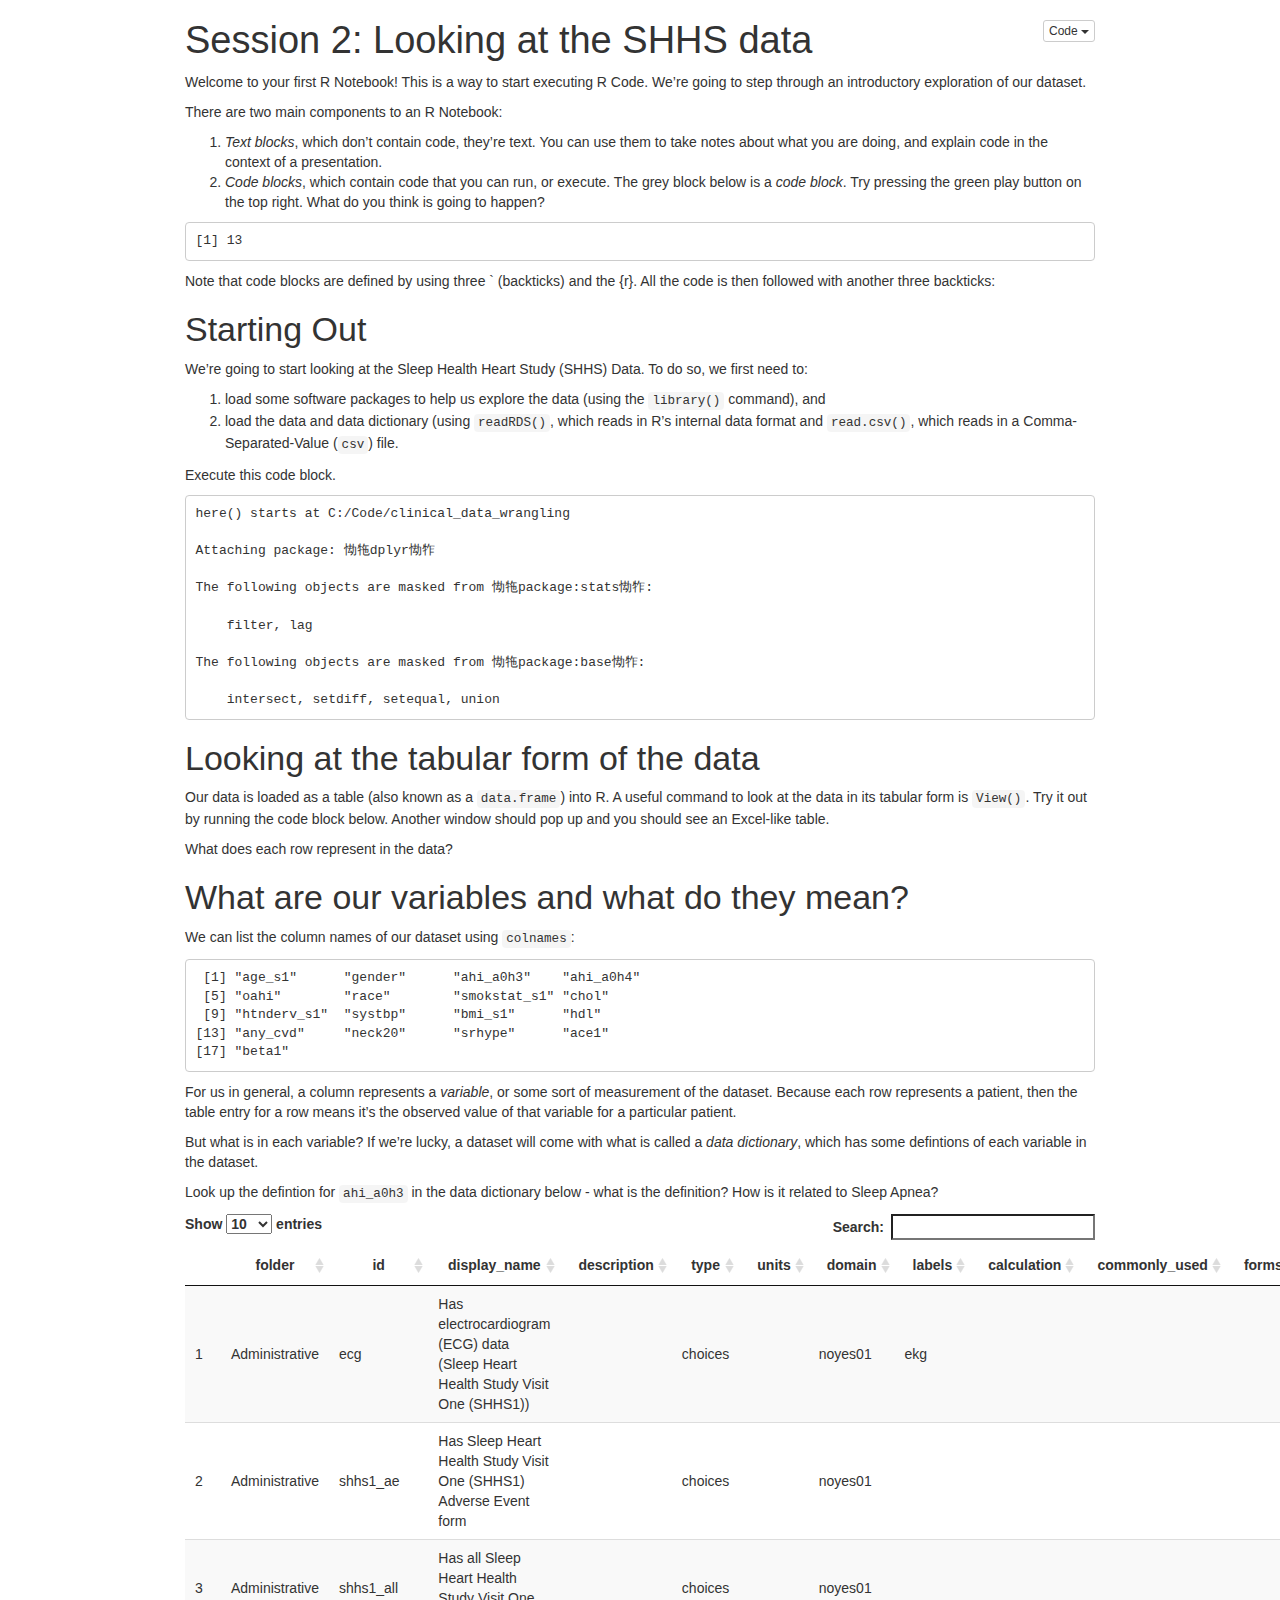
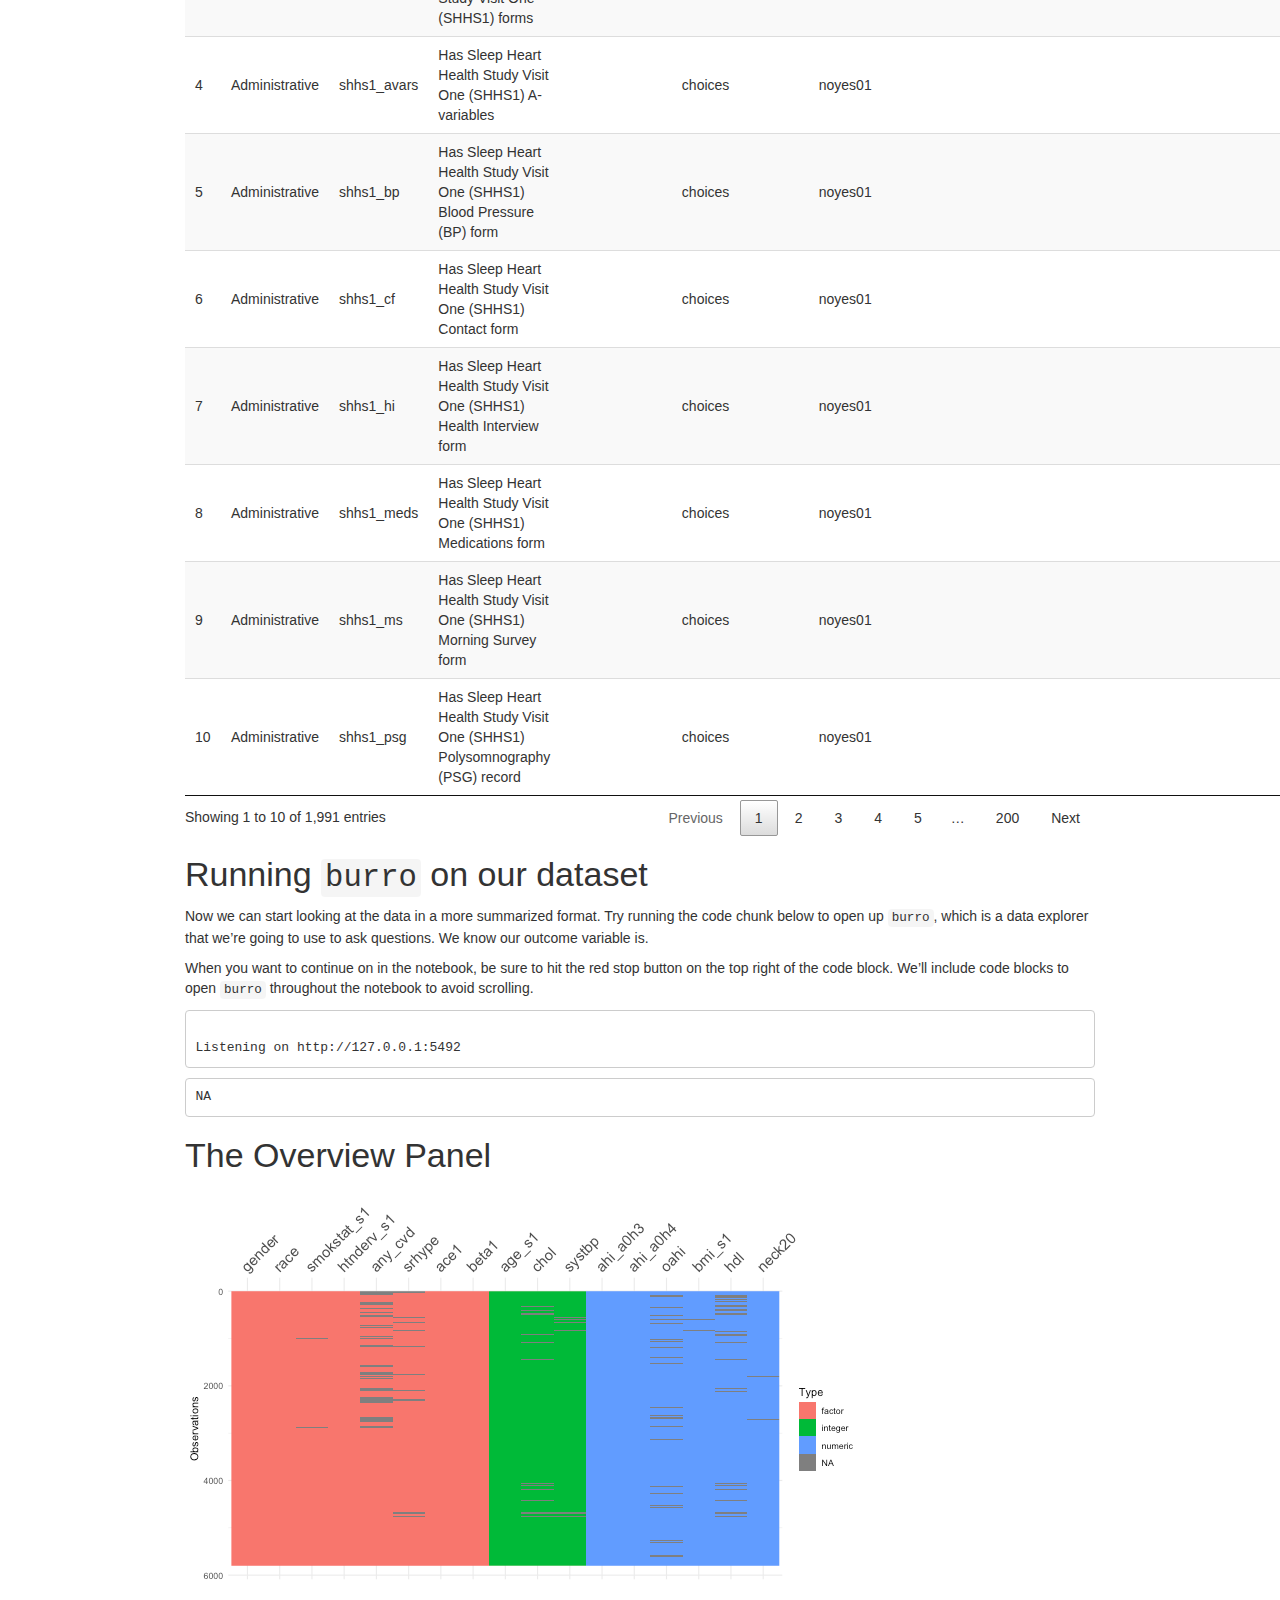
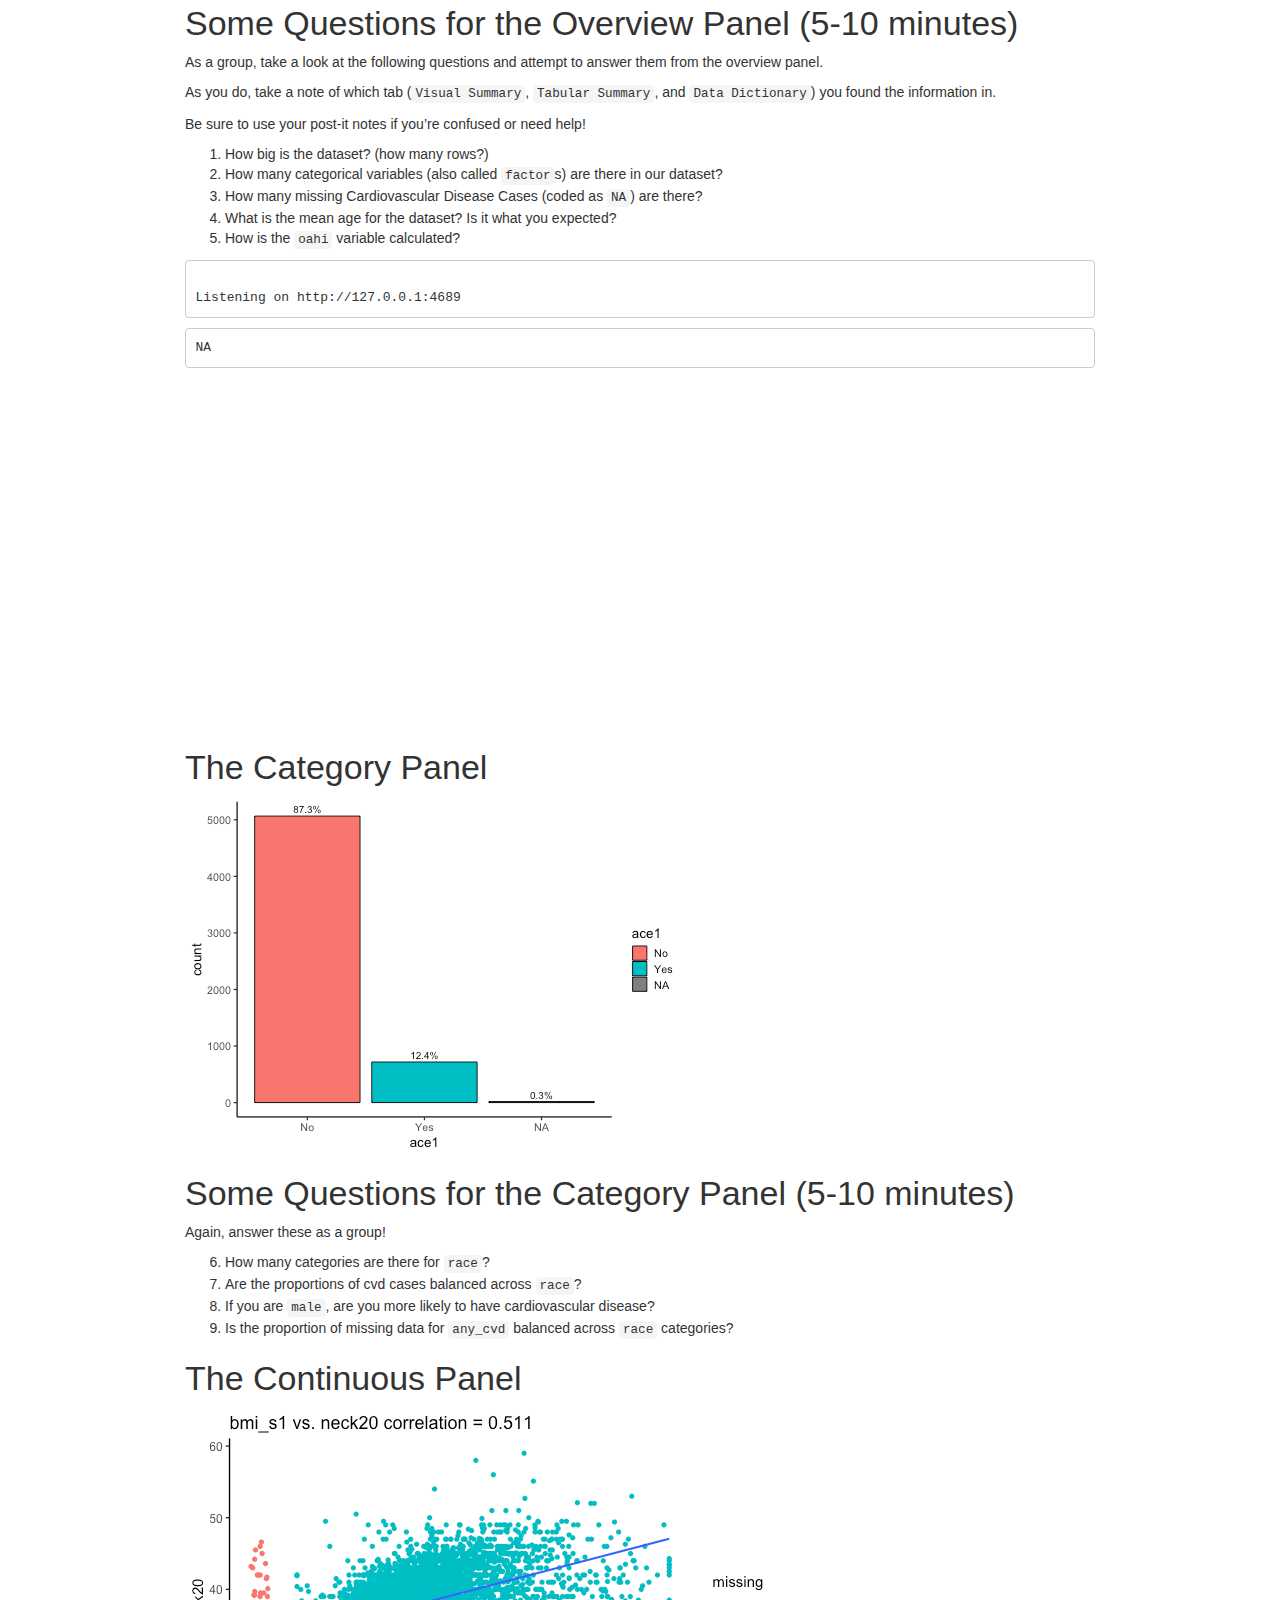
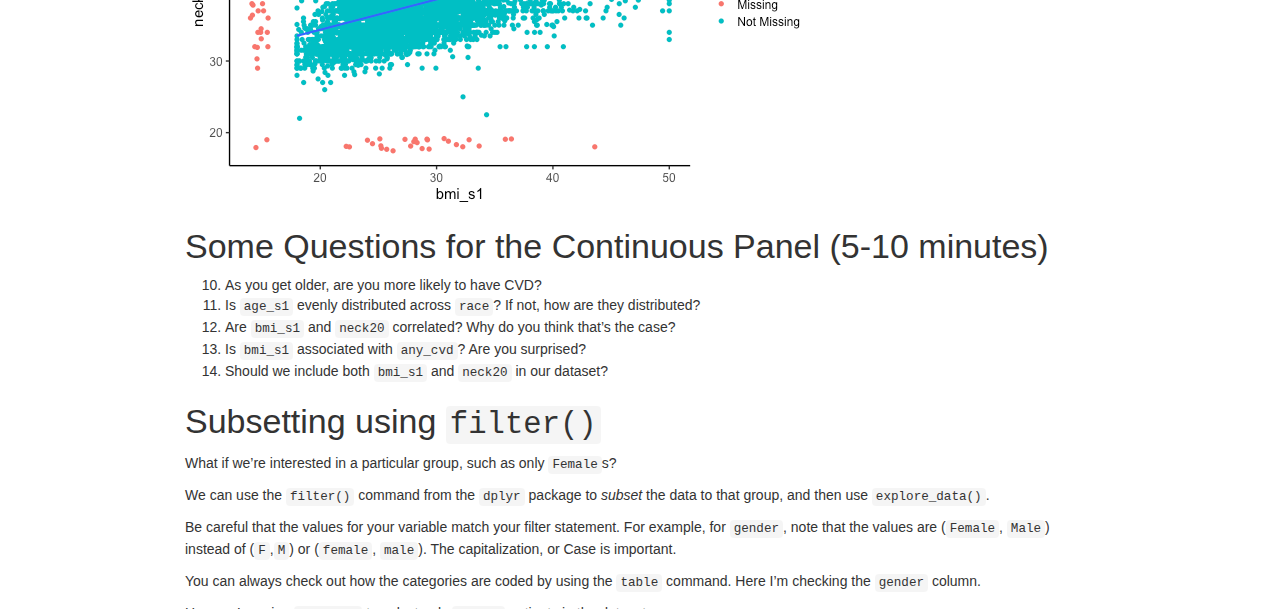
==== session2-data_exploration.nb.html @ 36504373 "updating slides" ====
<!DOCTYPE html>

<html xmlns="http://www.w3.org/1999/xhtml">

<head>

<meta charset="utf-8" />
<meta http-equiv="Content-Type" content="text/html; charset=utf-8" />
<meta name="generator" content="pandoc" />
<meta http-equiv="X-UA-Compatible" content="IE=EDGE" />




<title>Session 2: Looking at the SHHS data</title>

<script>/*! jQuery v1.12.4 | (c) jQuery Foundation | jquery.org/license */
!function(a,b){"object"==typeof module&&"object"==typeof module.exports?module.exports=a.document?b(a,!0):function(a){if(!a.document)throw new Error("jQuery requires a window with a document");return b(a)}:b(a)}("undefined"!=typeof window?window:this,function(a,b){var c=[],d=a.document,e=c.slice,f=c.concat,g=c.push,h=c.indexOf,i={},j=i.toString,k=i.hasOwnProperty,l={},m="1.12.4",n=function(a,b){return new n.fn.init(a,b)},o=/^[\s\uFEFF\xA0]+|[\s\uFEFF\xA0]+$/g,p=/^-ms-/,q=/-([\da-z])/gi,r=function(a,b){return b.toUpperCase()};n.fn=n.prototype={jquery:m,constructor:n,selector:"",length:0,toArray:function(){return e.call(this)},get:function(a){return null!=a?0>a?this[a+this.length]:this[a]:e.call(this)},pushStack:function(a){var b=n.merge(this.constructor(),a);return b.prevObject=this,b.context=this.context,b},each:function(a){return n.each(this,a)},map:function(a){return this.pushStack(n.map(this,function(b,c){return a.call(b,c,b)}))},slice:function(){return this.pushStack(e.apply(this,arguments))},first:function(){return this.eq(0)},last:function(){return this.eq(-1)},eq:function(a){var b=this.length,c=+a+(0>a?b:0);return this.pushStack(c>=0&&b>c?[this[c]]:[])},end:function(){return this.prevObject||this.constructor()},push:g,sort:c.sort,splice:c.splice},n.extend=n.fn.extend=function(){var a,b,c,d,e,f,g=arguments[0]||{},h=1,i=arguments.length,j=!1;for("boolean"==typeof g&&(j=g,g=arguments[h]||{},h++),"object"==typeof g||n.isFunction(g)||(g={}),h===i&&(g=this,h--);i>h;h++)if(null!=(e=arguments[h]))for(d in e)a=g[d],c=e[d],g!==c&&(j&&c&&(n.isPlainObject(c)||(b=n.isArray(c)))?(b?(b=!1,f=a&&n.isArray(a)?a:[]):f=a&&n.isPlainObject(a)?a:{},g[d]=n.extend(j,f,c)):void 0!==c&&(g[d]=c));return g},n.extend({expando:"jQuery"+(m+Math.random()).replace(/\D/g,""),isReady:!0,error:function(a){throw new Error(a)},noop:function(){},isFunction:function(a){return"function"===n.type(a)},isArray:Array.isArray||function(a){return"array"===n.type(a)},isWindow:function(a){return null!=a&&a==a.window},isNumeric:function(a){var b=a&&a.toString();return!n.isArray(a)&&b-parseFloat(b)+1>=0},isEmptyObject:function(a){var b;for(b in a)return!1;return!0},isPlainObject:function(a){var b;if(!a||"object"!==n.type(a)||a.nodeType||n.isWindow(a))return!1;try{if(a.constructor&&!k.call(a,"constructor")&&!k.call(a.constructor.prototype,"isPrototypeOf"))return!1}catch(c){return!1}if(!l.ownFirst)for(b in a)return k.call(a,b);for(b in a);return void 0===b||k.call(a,b)},type:function(a){return null==a?a+"":"object"==typeof a||"function"==typeof a?i[j.call(a)]||"object":typeof a},globalEval:function(b){b&&n.trim(b)&&(a.execScript||function(b){a.eval.call(a,b)})(b)},camelCase:function(a){return a.replace(p,"ms-").replace(q,r)},nodeName:function(a,b){return a.nodeName&&a.nodeName.toLowerCase()===b.toLowerCase()},each:function(a,b){var c,d=0;if(s(a)){for(c=a.length;c>d;d++)if(b.call(a[d],d,a[d])===!1)break}else for(d in a)if(b.call(a[d],d,a[d])===!1)break;return a},trim:function(a){return null==a?"":(a+"").replace(o,"")},makeArray:function(a,b){var c=b||[];return null!=a&&(s(Object(a))?n.merge(c,"string"==typeof a?[a]:a):g.call(c,a)),c},inArray:function(a,b,c){var d;if(b){if(h)return h.call(b,a,c);for(d=b.length,c=c?0>c?Math.max(0,d+c):c:0;d>c;c++)if(c in b&&b[c]===a)return c}return-1},merge:function(a,b){var c=+b.length,d=0,e=a.length;while(c>d)a[e++]=b[d++];if(c!==c)while(void 0!==b[d])a[e++]=b[d++];return a.length=e,a},grep:function(a,b,c){for(var d,e=[],f=0,g=a.length,h=!c;g>f;f++)d=!b(a[f],f),d!==h&&e.push(a[f]);return e},map:function(a,b,c){var d,e,g=0,h=[];if(s(a))for(d=a.length;d>g;g++)e=b(a[g],g,c),null!=e&&h.push(e);else for(g in a)e=b(a[g],g,c),null!=e&&h.push(e);return f.apply([],h)},guid:1,proxy:function(a,b){var c,d,f;return"string"==typeof b&&(f=a[b],b=a,a=f),n.isFunction(a)?(c=e.call(arguments,2),d=function(){return a.apply(b||this,c.concat(e.call(arguments)))},d.guid=a.guid=a.guid||n.guid++,d):void 0},now:function(){return+new Date},support:l}),"function"==typeof Symbol&&(n.fn[Symbol.iterator]=c[Symbol.iterator]),n.each("Boolean Number String Function Array Date RegExp Object Error Symbol".split(" "),function(a,b){i["[object "+b+"]"]=b.toLowerCase()});function s(a){var b=!!a&&"length"in a&&a.length,c=n.type(a);return"function"===c||n.isWindow(a)?!1:"array"===c||0===b||"number"==typeof b&&b>0&&b-1 in a}var t=function(a){var b,c,d,e,f,g,h,i,j,k,l,m,n,o,p,q,r,s,t,u="sizzle"+1*new Date,v=a.document,w=0,x=0,y=ga(),z=ga(),A=ga(),B=function(a,b){return a===b&&(l=!0),0},C=1<<31,D={}.hasOwnProperty,E=[],F=E.pop,G=E.push,H=E.push,I=E.slice,J=function(a,b){for(var c=0,d=a.length;d>c;c++)if(a[c]===b)return c;return-1},K="checked|selected|async|autofocus|autoplay|controls|defer|disabled|hidden|ismap|loop|multiple|open|readonly|required|scoped",L="[\\x20\\t\\r\\n\\f]",M="(?:\\\\.|[\\w-]|[^\\x00-\\xa0])+",N="\\["+L+"*("+M+")(?:"+L+"*([*^$|!~]?=)"+L+"*(?:'((?:\\\\.|[^\\\\'])*)'|\"((?:\\\\.|[^\\\\\"])*)\"|("+M+"))|)"+L+"*\\]",O=":("+M+")(?:\\((('((?:\\\\.|[^\\\\'])*)'|\"((?:\\\\.|[^\\\\\"])*)\")|((?:\\\\.|[^\\\\()[\\]]|"+N+")*)|.*)\\)|)",P=new RegExp(L+"+","g"),Q=new RegExp("^"+L+"+|((?:^|[^\\\\])(?:\\\\.)*)"+L+"+$","g"),R=new RegExp("^"+L+"*,"+L+"*"),S=new RegExp("^"+L+"*([>+~]|"+L+")"+L+"*"),T=new RegExp("="+L+"*([^\\]'\"]*?)"+L+"*\\]","g"),U=new RegExp(O),V=new RegExp("^"+M+"$"),W={ID:new RegExp("^#("+M+")"),CLASS:new RegExp("^\\.("+M+")"),TAG:new RegExp("^("+M+"|[*])"),ATTR:new RegExp("^"+N),PSEUDO:new RegExp("^"+O),CHILD:new RegExp("^:(only|first|last|nth|nth-last)-(child|of-type)(?:\\("+L+"*(even|odd|(([+-]|)(\\d*)n|)"+L+"*(?:([+-]|)"+L+"*(\\d+)|))"+L+"*\\)|)","i"),bool:new RegExp("^(?:"+K+")$","i"),needsContext:new RegExp("^"+L+"*[>+~]|:(even|odd|eq|gt|lt|nth|first|last)(?:\\("+L+"*((?:-\\d)?\\d*)"+L+"*\\)|)(?=[^-]|$)","i")},X=/^(?:input|select|textarea|button)$/i,Y=/^h\d$/i,Z=/^[^{]+\{\s*\[native \w/,$=/^(?:#([\w-]+)|(\w+)|\.([\w-]+))$/,_=/[+~]/,aa=/'|\\/g,ba=new RegExp("\\\\([\\da-f]{1,6}"+L+"?|("+L+")|.)","ig"),ca=function(a,b,c){var d="0x"+b-65536;return d!==d||c?b:0>d?String.fromCharCode(d+65536):String.fromCharCode(d>>10|55296,1023&d|56320)},da=function(){m()};try{H.apply(E=I.call(v.childNodes),v.childNodes),E[v.childNodes.length].nodeType}catch(ea){H={apply:E.length?function(a,b){G.apply(a,I.call(b))}:function(a,b){var c=a.length,d=0;while(a[c++]=b[d++]);a.length=c-1}}}function fa(a,b,d,e){var f,h,j,k,l,o,r,s,w=b&&b.ownerDocument,x=b?b.nodeType:9;if(d=d||[],"string"!=typeof a||!a||1!==x&&9!==x&&11!==x)return d;if(!e&&((b?b.ownerDocument||b:v)!==n&&m(b),b=b||n,p)){if(11!==x&&(o=$.exec(a)))if(f=o[1]){if(9===x){if(!(j=b.getElementById(f)))return d;if(j.id===f)return d.push(j),d}else if(w&&(j=w.getElementById(f))&&t(b,j)&&j.id===f)return d.push(j),d}else{if(o[2])return H.apply(d,b.getElementsByTagName(a)),d;if((f=o[3])&&c.getElementsByClassName&&b.getElementsByClassName)return H.apply(d,b.getElementsByClassName(f)),d}if(c.qsa&&!A[a+" "]&&(!q||!q.test(a))){if(1!==x)w=b,s=a;else if("object"!==b.nodeName.toLowerCase()){(k=b.getAttribute("id"))?k=k.replace(aa,"\\$&"):b.setAttribute("id",k=u),r=g(a),h=r.length,l=V.test(k)?"#"+k:"[id='"+k+"']";while(h--)r[h]=l+" "+qa(r[h]);s=r.join(","),w=_.test(a)&&oa(b.parentNode)||b}if(s)try{return H.apply(d,w.querySelectorAll(s)),d}catch(y){}finally{k===u&&b.removeAttribute("id")}}}return i(a.replace(Q,"$1"),b,d,e)}function ga(){var a=[];function b(c,e){return a.push(c+" ")>d.cacheLength&&delete b[a.shift()],b[c+" "]=e}return b}function ha(a){return a[u]=!0,a}function ia(a){var b=n.createElement("div");try{return!!a(b)}catch(c){return!1}finally{b.parentNode&&b.parentNode.removeChild(b),b=null}}function ja(a,b){var c=a.split("|"),e=c.length;while(e--)d.attrHandle[c[e]]=b}function ka(a,b){var c=b&&a,d=c&&1===a.nodeType&&1===b.nodeType&&(~b.sourceIndex||C)-(~a.sourceIndex||C);if(d)return d;if(c)while(c=c.nextSibling)if(c===b)return-1;return a?1:-1}function la(a){return function(b){var c=b.nodeName.toLowerCase();return"input"===c&&b.type===a}}function ma(a){return function(b){var c=b.nodeName.toLowerCase();return("input"===c||"button"===c)&&b.type===a}}function na(a){return ha(function(b){return b=+b,ha(function(c,d){var e,f=a([],c.length,b),g=f.length;while(g--)c[e=f[g]]&&(c[e]=!(d[e]=c[e]))})})}function oa(a){return a&&"undefined"!=typeof a.getElementsByTagName&&a}c=fa.support={},f=fa.isXML=function(a){var b=a&&(a.ownerDocument||a).documentElement;return b?"HTML"!==b.nodeName:!1},m=fa.setDocument=function(a){var b,e,g=a?a.ownerDocument||a:v;return g!==n&&9===g.nodeType&&g.documentElement?(n=g,o=n.documentElement,p=!f(n),(e=n.defaultView)&&e.top!==e&&(e.addEventListener?e.addEventListener("unload",da,!1):e.attachEvent&&e.attachEvent("onunload",da)),c.attributes=ia(function(a){return a.className="i",!a.getAttribute("className")}),c.getElementsByTagName=ia(function(a){return a.appendChild(n.createComment("")),!a.getElementsByTagName("*").length}),c.getElementsByClassName=Z.test(n.getElementsByClassName),c.getById=ia(function(a){return o.appendChild(a).id=u,!n.getElementsByName||!n.getElementsByName(u).length}),c.getById?(d.find.ID=function(a,b){if("undefined"!=typeof b.getElementById&&p){var c=b.getElementById(a);return c?[c]:[]}},d.filter.ID=function(a){var b=a.replace(ba,ca);return function(a){return a.getAttribute("id")===b}}):(delete d.find.ID,d.filter.ID=function(a){var b=a.replace(ba,ca);return function(a){var c="undefined"!=typeof a.getAttributeNode&&a.getAttributeNode("id");return c&&c.value===b}}),d.find.TAG=c.getElementsByTagName?function(a,b){return"undefined"!=typeof b.getElementsByTagName?b.getElementsByTagName(a):c.qsa?b.querySelectorAll(a):void 0}:function(a,b){var c,d=[],e=0,f=b.getElementsByTagName(a);if("*"===a){while(c=f[e++])1===c.nodeType&&d.push(c);return d}return f},d.find.CLASS=c.getElementsByClassName&&function(a,b){return"undefined"!=typeof b.getElementsByClassName&&p?b.getElementsByClassName(a):void 0},r=[],q=[],(c.qsa=Z.test(n.querySelectorAll))&&(ia(function(a){o.appendChild(a).innerHTML="<a id='"+u+"'></a><select id='"+u+"-\r\\' msallowcapture=''><option selected=''></option></select>",a.querySelectorAll("[msallowcapture^='']").length&&q.push("[*^$]="+L+"*(?:''|\"\")"),a.querySelectorAll("[selected]").length||q.push("\\["+L+"*(?:value|"+K+")"),a.querySelectorAll("[id~="+u+"-]").length||q.push("~="),a.querySelectorAll(":checked").length||q.push(":checked"),a.querySelectorAll("a#"+u+"+*").length||q.push(".#.+[+~]")}),ia(function(a){var b=n.createElement("input");b.setAttribute("type","hidden"),a.appendChild(b).setAttribute("name","D"),a.querySelectorAll("[name=d]").length&&q.push("name"+L+"*[*^$|!~]?="),a.querySelectorAll(":enabled").length||q.push(":enabled",":disabled"),a.querySelectorAll("*,:x"),q.push(",.*:")})),(c.matchesSelector=Z.test(s=o.matches||o.webkitMatchesSelector||o.mozMatchesSelector||o.oMatchesSelector||o.msMatchesSelector))&&ia(function(a){c.disconnectedMatch=s.call(a,"div"),s.call(a,"[s!='']:x"),r.push("!=",O)}),q=q.length&&new RegExp(q.join("|")),r=r.length&&new RegExp(r.join("|")),b=Z.test(o.compareDocumentPosition),t=b||Z.test(o.contains)?function(a,b){var c=9===a.nodeType?a.documentElement:a,d=b&&b.parentNode;return a===d||!(!d||1!==d.nodeType||!(c.contains?c.contains(d):a.compareDocumentPosition&&16&a.compareDocumentPosition(d)))}:function(a,b){if(b)while(b=b.parentNode)if(b===a)return!0;return!1},B=b?function(a,b){if(a===b)return l=!0,0;var d=!a.compareDocumentPosition-!b.compareDocumentPosition;return d?d:(d=(a.ownerDocument||a)===(b.ownerDocument||b)?a.compareDocumentPosition(b):1,1&d||!c.sortDetached&&b.compareDocumentPosition(a)===d?a===n||a.ownerDocument===v&&t(v,a)?-1:b===n||b.ownerDocument===v&&t(v,b)?1:k?J(k,a)-J(k,b):0:4&d?-1:1)}:function(a,b){if(a===b)return l=!0,0;var c,d=0,e=a.parentNode,f=b.parentNode,g=[a],h=[b];if(!e||!f)return a===n?-1:b===n?1:e?-1:f?1:k?J(k,a)-J(k,b):0;if(e===f)return ka(a,b);c=a;while(c=c.parentNode)g.unshift(c);c=b;while(c=c.parentNode)h.unshift(c);while(g[d]===h[d])d++;return d?ka(g[d],h[d]):g[d]===v?-1:h[d]===v?1:0},n):n},fa.matches=function(a,b){return fa(a,null,null,b)},fa.matchesSelector=function(a,b){if((a.ownerDocument||a)!==n&&m(a),b=b.replace(T,"='$1']"),c.matchesSelector&&p&&!A[b+" "]&&(!r||!r.test(b))&&(!q||!q.test(b)))try{var d=s.call(a,b);if(d||c.disconnectedMatch||a.document&&11!==a.document.nodeType)return d}catch(e){}return fa(b,n,null,[a]).length>0},fa.contains=function(a,b){return(a.ownerDocument||a)!==n&&m(a),t(a,b)},fa.attr=function(a,b){(a.ownerDocument||a)!==n&&m(a);var e=d.attrHandle[b.toLowerCase()],f=e&&D.call(d.attrHandle,b.toLowerCase())?e(a,b,!p):void 0;return void 0!==f?f:c.attributes||!p?a.getAttribute(b):(f=a.getAttributeNode(b))&&f.specified?f.value:null},fa.error=function(a){throw new Error("Syntax error, unrecognized expression: "+a)},fa.uniqueSort=function(a){var b,d=[],e=0,f=0;if(l=!c.detectDuplicates,k=!c.sortStable&&a.slice(0),a.sort(B),l){while(b=a[f++])b===a[f]&&(e=d.push(f));while(e--)a.splice(d[e],1)}return k=null,a},e=fa.getText=function(a){var b,c="",d=0,f=a.nodeType;if(f){if(1===f||9===f||11===f){if("string"==typeof a.textContent)return a.textContent;for(a=a.firstChild;a;a=a.nextSibling)c+=e(a)}else if(3===f||4===f)return a.nodeValue}else while(b=a[d++])c+=e(b);return c},d=fa.selectors={cacheLength:50,createPseudo:ha,match:W,attrHandle:{},find:{},relative:{">":{dir:"parentNode",first:!0}," ":{dir:"parentNode"},"+":{dir:"previousSibling",first:!0},"~":{dir:"previousSibling"}},preFilter:{ATTR:function(a){return a[1]=a[1].replace(ba,ca),a[3]=(a[3]||a[4]||a[5]||"").replace(ba,ca),"~="===a[2]&&(a[3]=" "+a[3]+" "),a.slice(0,4)},CHILD:function(a){return a[1]=a[1].toLowerCase(),"nth"===a[1].slice(0,3)?(a[3]||fa.error(a[0]),a[4]=+(a[4]?a[5]+(a[6]||1):2*("even"===a[3]||"odd"===a[3])),a[5]=+(a[7]+a[8]||"odd"===a[3])):a[3]&&fa.error(a[0]),a},PSEUDO:function(a){var b,c=!a[6]&&a[2];return W.CHILD.test(a[0])?null:(a[3]?a[2]=a[4]||a[5]||"":c&&U.test(c)&&(b=g(c,!0))&&(b=c.indexOf(")",c.length-b)-c.length)&&(a[0]=a[0].slice(0,b),a[2]=c.slice(0,b)),a.slice(0,3))}},filter:{TAG:function(a){var b=a.replace(ba,ca).toLowerCase();return"*"===a?function(){return!0}:function(a){return a.nodeName&&a.nodeName.toLowerCase()===b}},CLASS:function(a){var b=y[a+" "];return b||(b=new RegExp("(^|"+L+")"+a+"("+L+"|$)"))&&y(a,function(a){return b.test("string"==typeof a.className&&a.className||"undefined"!=typeof a.getAttribute&&a.getAttribute("class")||"")})},ATTR:function(a,b,c){return function(d){var e=fa.attr(d,a);return null==e?"!="===b:b?(e+="","="===b?e===c:"!="===b?e!==c:"^="===b?c&&0===e.indexOf(c):"*="===b?c&&e.indexOf(c)>-1:"$="===b?c&&e.slice(-c.length)===c:"~="===b?(" "+e.replace(P," ")+" ").indexOf(c)>-1:"|="===b?e===c||e.slice(0,c.length+1)===c+"-":!1):!0}},CHILD:function(a,b,c,d,e){var f="nth"!==a.slice(0,3),g="last"!==a.slice(-4),h="of-type"===b;return 1===d&&0===e?function(a){return!!a.parentNode}:function(b,c,i){var j,k,l,m,n,o,p=f!==g?"nextSibling":"previousSibling",q=b.parentNode,r=h&&b.nodeName.toLowerCase(),s=!i&&!h,t=!1;if(q){if(f){while(p){m=b;while(m=m[p])if(h?m.nodeName.toLowerCase()===r:1===m.nodeType)return!1;o=p="only"===a&&!o&&"nextSibling"}return!0}if(o=[g?q.firstChild:q.lastChild],g&&s){m=q,l=m[u]||(m[u]={}),k=l[m.uniqueID]||(l[m.uniqueID]={}),j=k[a]||[],n=j[0]===w&&j[1],t=n&&j[2],m=n&&q.childNodes[n];while(m=++n&&m&&m[p]||(t=n=0)||o.pop())if(1===m.nodeType&&++t&&m===b){k[a]=[w,n,t];break}}else if(s&&(m=b,l=m[u]||(m[u]={}),k=l[m.uniqueID]||(l[m.uniqueID]={}),j=k[a]||[],n=j[0]===w&&j[1],t=n),t===!1)while(m=++n&&m&&m[p]||(t=n=0)||o.pop())if((h?m.nodeName.toLowerCase()===r:1===m.nodeType)&&++t&&(s&&(l=m[u]||(m[u]={}),k=l[m.uniqueID]||(l[m.uniqueID]={}),k[a]=[w,t]),m===b))break;return t-=e,t===d||t%d===0&&t/d>=0}}},PSEUDO:function(a,b){var c,e=d.pseudos[a]||d.setFilters[a.toLowerCase()]||fa.error("unsupported pseudo: "+a);return e[u]?e(b):e.length>1?(c=[a,a,"",b],d.setFilters.hasOwnProperty(a.toLowerCase())?ha(function(a,c){var d,f=e(a,b),g=f.length;while(g--)d=J(a,f[g]),a[d]=!(c[d]=f[g])}):function(a){return e(a,0,c)}):e}},pseudos:{not:ha(function(a){var b=[],c=[],d=h(a.replace(Q,"$1"));return d[u]?ha(function(a,b,c,e){var f,g=d(a,null,e,[]),h=a.length;while(h--)(f=g[h])&&(a[h]=!(b[h]=f))}):function(a,e,f){return b[0]=a,d(b,null,f,c),b[0]=null,!c.pop()}}),has:ha(function(a){return function(b){return fa(a,b).length>0}}),contains:ha(function(a){return a=a.replace(ba,ca),function(b){return(b.textContent||b.innerText||e(b)).indexOf(a)>-1}}),lang:ha(function(a){return V.test(a||"")||fa.error("unsupported lang: "+a),a=a.replace(ba,ca).toLowerCase(),function(b){var c;do if(c=p?b.lang:b.getAttribute("xml:lang")||b.getAttribute("lang"))return c=c.toLowerCase(),c===a||0===c.indexOf(a+"-");while((b=b.parentNode)&&1===b.nodeType);return!1}}),target:function(b){var c=a.location&&a.location.hash;return c&&c.slice(1)===b.id},root:function(a){return a===o},focus:function(a){return a===n.activeElement&&(!n.hasFocus||n.hasFocus())&&!!(a.type||a.href||~a.tabIndex)},enabled:function(a){return a.disabled===!1},disabled:function(a){return a.disabled===!0},checked:function(a){var b=a.nodeName.toLowerCase();return"input"===b&&!!a.checked||"option"===b&&!!a.selected},selected:function(a){return a.parentNode&&a.parentNode.selectedIndex,a.selected===!0},empty:function(a){for(a=a.firstChild;a;a=a.nextSibling)if(a.nodeType<6)return!1;return!0},parent:function(a){return!d.pseudos.empty(a)},header:function(a){return Y.test(a.nodeName)},input:function(a){return X.test(a.nodeName)},button:function(a){var b=a.nodeName.toLowerCase();return"input"===b&&"button"===a.type||"button"===b},text:function(a){var b;return"input"===a.nodeName.toLowerCase()&&"text"===a.type&&(null==(b=a.getAttribute("type"))||"text"===b.toLowerCase())},first:na(function(){return[0]}),last:na(function(a,b){return[b-1]}),eq:na(function(a,b,c){return[0>c?c+b:c]}),even:na(function(a,b){for(var c=0;b>c;c+=2)a.push(c);return a}),odd:na(function(a,b){for(var c=1;b>c;c+=2)a.push(c);return a}),lt:na(function(a,b,c){for(var d=0>c?c+b:c;--d>=0;)a.push(d);return a}),gt:na(function(a,b,c){for(var d=0>c?c+b:c;++d<b;)a.push(d);return a})}},d.pseudos.nth=d.pseudos.eq;for(b in{radio:!0,checkbox:!0,file:!0,password:!0,image:!0})d.pseudos[b]=la(b);for(b in{submit:!0,reset:!0})d.pseudos[b]=ma(b);function pa(){}pa.prototype=d.filters=d.pseudos,d.setFilters=new pa,g=fa.tokenize=function(a,b){var c,e,f,g,h,i,j,k=z[a+" "];if(k)return b?0:k.slice(0);h=a,i=[],j=d.preFilter;while(h){c&&!(e=R.exec(h))||(e&&(h=h.slice(e[0].length)||h),i.push(f=[])),c=!1,(e=S.exec(h))&&(c=e.shift(),f.push({value:c,type:e[0].replace(Q," ")}),h=h.slice(c.length));for(g in d.filter)!(e=W[g].exec(h))||j[g]&&!(e=j[g](e))||(c=e.shift(),f.push({value:c,type:g,matches:e}),h=h.slice(c.length));if(!c)break}return b?h.length:h?fa.error(a):z(a,i).slice(0)};function qa(a){for(var b=0,c=a.length,d="";c>b;b++)d+=a[b].value;return d}function ra(a,b,c){var d=b.dir,e=c&&"parentNode"===d,f=x++;return b.first?function(b,c,f){while(b=b[d])if(1===b.nodeType||e)return a(b,c,f)}:function(b,c,g){var h,i,j,k=[w,f];if(g){while(b=b[d])if((1===b.nodeType||e)&&a(b,c,g))return!0}else while(b=b[d])if(1===b.nodeType||e){if(j=b[u]||(b[u]={}),i=j[b.uniqueID]||(j[b.uniqueID]={}),(h=i[d])&&h[0]===w&&h[1]===f)return k[2]=h[2];if(i[d]=k,k[2]=a(b,c,g))return!0}}}function sa(a){return a.length>1?function(b,c,d){var e=a.length;while(e--)if(!a[e](b,c,d))return!1;return!0}:a[0]}function ta(a,b,c){for(var d=0,e=b.length;e>d;d++)fa(a,b[d],c);return c}function ua(a,b,c,d,e){for(var f,g=[],h=0,i=a.length,j=null!=b;i>h;h++)(f=a[h])&&(c&&!c(f,d,e)||(g.push(f),j&&b.push(h)));return g}function va(a,b,c,d,e,f){return d&&!d[u]&&(d=va(d)),e&&!e[u]&&(e=va(e,f)),ha(function(f,g,h,i){var j,k,l,m=[],n=[],o=g.length,p=f||ta(b||"*",h.nodeType?[h]:h,[]),q=!a||!f&&b?p:ua(p,m,a,h,i),r=c?e||(f?a:o||d)?[]:g:q;if(c&&c(q,r,h,i),d){j=ua(r,n),d(j,[],h,i),k=j.length;while(k--)(l=j[k])&&(r[n[k]]=!(q[n[k]]=l))}if(f){if(e||a){if(e){j=[],k=r.length;while(k--)(l=r[k])&&j.push(q[k]=l);e(null,r=[],j,i)}k=r.length;while(k--)(l=r[k])&&(j=e?J(f,l):m[k])>-1&&(f[j]=!(g[j]=l))}}else r=ua(r===g?r.splice(o,r.length):r),e?e(null,g,r,i):H.apply(g,r)})}function wa(a){for(var b,c,e,f=a.length,g=d.relative[a[0].type],h=g||d.relative[" "],i=g?1:0,k=ra(function(a){return a===b},h,!0),l=ra(function(a){return J(b,a)>-1},h,!0),m=[function(a,c,d){var e=!g&&(d||c!==j)||((b=c).nodeType?k(a,c,d):l(a,c,d));return b=null,e}];f>i;i++)if(c=d.relative[a[i].type])m=[ra(sa(m),c)];else{if(c=d.filter[a[i].type].apply(null,a[i].matches),c[u]){for(e=++i;f>e;e++)if(d.relative[a[e].type])break;return va(i>1&&sa(m),i>1&&qa(a.slice(0,i-1).concat({value:" "===a[i-2].type?"*":""})).replace(Q,"$1"),c,e>i&&wa(a.slice(i,e)),f>e&&wa(a=a.slice(e)),f>e&&qa(a))}m.push(c)}return sa(m)}function xa(a,b){var c=b.length>0,e=a.length>0,f=function(f,g,h,i,k){var l,o,q,r=0,s="0",t=f&&[],u=[],v=j,x=f||e&&d.find.TAG("*",k),y=w+=null==v?1:Math.random()||.1,z=x.length;for(k&&(j=g===n||g||k);s!==z&&null!=(l=x[s]);s++){if(e&&l){o=0,g||l.ownerDocument===n||(m(l),h=!p);while(q=a[o++])if(q(l,g||n,h)){i.push(l);break}k&&(w=y)}c&&((l=!q&&l)&&r--,f&&t.push(l))}if(r+=s,c&&s!==r){o=0;while(q=b[o++])q(t,u,g,h);if(f){if(r>0)while(s--)t[s]||u[s]||(u[s]=F.call(i));u=ua(u)}H.apply(i,u),k&&!f&&u.length>0&&r+b.length>1&&fa.uniqueSort(i)}return k&&(w=y,j=v),t};return c?ha(f):f}return h=fa.compile=function(a,b){var c,d=[],e=[],f=A[a+" "];if(!f){b||(b=g(a)),c=b.length;while(c--)f=wa(b[c]),f[u]?d.push(f):e.push(f);f=A(a,xa(e,d)),f.selector=a}return f},i=fa.select=function(a,b,e,f){var i,j,k,l,m,n="function"==typeof a&&a,o=!f&&g(a=n.selector||a);if(e=e||[],1===o.length){if(j=o[0]=o[0].slice(0),j.length>2&&"ID"===(k=j[0]).type&&c.getById&&9===b.nodeType&&p&&d.relative[j[1].type]){if(b=(d.find.ID(k.matches[0].replace(ba,ca),b)||[])[0],!b)return e;n&&(b=b.parentNode),a=a.slice(j.shift().value.length)}i=W.needsContext.test(a)?0:j.length;while(i--){if(k=j[i],d.relative[l=k.type])break;if((m=d.find[l])&&(f=m(k.matches[0].replace(ba,ca),_.test(j[0].type)&&oa(b.parentNode)||b))){if(j.splice(i,1),a=f.length&&qa(j),!a)return H.apply(e,f),e;break}}}return(n||h(a,o))(f,b,!p,e,!b||_.test(a)&&oa(b.parentNode)||b),e},c.sortStable=u.split("").sort(B).join("")===u,c.detectDuplicates=!!l,m(),c.sortDetached=ia(function(a){return 1&a.compareDocumentPosition(n.createElement("div"))}),ia(function(a){return a.innerHTML="<a href='#'></a>","#"===a.firstChild.getAttribute("href")})||ja("type|href|height|width",function(a,b,c){return c?void 0:a.getAttribute(b,"type"===b.toLowerCase()?1:2)}),c.attributes&&ia(function(a){return a.innerHTML="<input/>",a.firstChild.setAttribute("value",""),""===a.firstChild.getAttribute("value")})||ja("value",function(a,b,c){return c||"input"!==a.nodeName.toLowerCase()?void 0:a.defaultValue}),ia(function(a){return null==a.getAttribute("disabled")})||ja(K,function(a,b,c){var d;return c?void 0:a[b]===!0?b.toLowerCase():(d=a.getAttributeNode(b))&&d.specified?d.value:null}),fa}(a);n.find=t,n.expr=t.selectors,n.expr[":"]=n.expr.pseudos,n.uniqueSort=n.unique=t.uniqueSort,n.text=t.getText,n.isXMLDoc=t.isXML,n.contains=t.contains;var u=function(a,b,c){var d=[],e=void 0!==c;while((a=a[b])&&9!==a.nodeType)if(1===a.nodeType){if(e&&n(a).is(c))break;d.push(a)}return d},v=function(a,b){for(var c=[];a;a=a.nextSibling)1===a.nodeType&&a!==b&&c.push(a);return c},w=n.expr.match.needsContext,x=/^<([\w-]+)\s*\/?>(?:<\/\1>|)$/,y=/^.[^:#\[\.,]*$/;function z(a,b,c){if(n.isFunction(b))return n.grep(a,function(a,d){return!!b.call(a,d,a)!==c});if(b.nodeType)return n.grep(a,function(a){return a===b!==c});if("string"==typeof b){if(y.test(b))return n.filter(b,a,c);b=n.filter(b,a)}return n.grep(a,function(a){return n.inArray(a,b)>-1!==c})}n.filter=function(a,b,c){var d=b[0];return c&&(a=":not("+a+")"),1===b.length&&1===d.nodeType?n.find.matchesSelector(d,a)?[d]:[]:n.find.matches(a,n.grep(b,function(a){return 1===a.nodeType}))},n.fn.extend({find:function(a){var b,c=[],d=this,e=d.length;if("string"!=typeof a)return this.pushStack(n(a).filter(function(){for(b=0;e>b;b++)if(n.contains(d[b],this))return!0}));for(b=0;e>b;b++)n.find(a,d[b],c);return c=this.pushStack(e>1?n.unique(c):c),c.selector=this.selector?this.selector+" "+a:a,c},filter:function(a){return this.pushStack(z(this,a||[],!1))},not:function(a){return this.pushStack(z(this,a||[],!0))},is:function(a){return!!z(this,"string"==typeof a&&w.test(a)?n(a):a||[],!1).length}});var A,B=/^(?:\s*(<[\w\W]+>)[^>]*|#([\w-]*))$/,C=n.fn.init=function(a,b,c){var e,f;if(!a)return this;if(c=c||A,"string"==typeof a){if(e="<"===a.charAt(0)&&">"===a.charAt(a.length-1)&&a.length>=3?[null,a,null]:B.exec(a),!e||!e[1]&&b)return!b||b.jquery?(b||c).find(a):this.constructor(b).find(a);if(e[1]){if(b=b instanceof n?b[0]:b,n.merge(this,n.parseHTML(e[1],b&&b.nodeType?b.ownerDocument||b:d,!0)),x.test(e[1])&&n.isPlainObject(b))for(e in b)n.isFunction(this[e])?this[e](b[e]):this.attr(e,b[e]);return this}if(f=d.getElementById(e[2]),f&&f.parentNode){if(f.id!==e[2])return A.find(a);this.length=1,this[0]=f}return this.context=d,this.selector=a,this}return a.nodeType?(this.context=this[0]=a,this.length=1,this):n.isFunction(a)?"undefined"!=typeof c.ready?c.ready(a):a(n):(void 0!==a.selector&&(this.selector=a.selector,this.context=a.context),n.makeArray(a,this))};C.prototype=n.fn,A=n(d);var D=/^(?:parents|prev(?:Until|All))/,E={children:!0,contents:!0,next:!0,prev:!0};n.fn.extend({has:function(a){var b,c=n(a,this),d=c.length;return this.filter(function(){for(b=0;d>b;b++)if(n.contains(this,c[b]))return!0})},closest:function(a,b){for(var c,d=0,e=this.length,f=[],g=w.test(a)||"string"!=typeof a?n(a,b||this.context):0;e>d;d++)for(c=this[d];c&&c!==b;c=c.parentNode)if(c.nodeType<11&&(g?g.index(c)>-1:1===c.nodeType&&n.find.matchesSelector(c,a))){f.push(c);break}return this.pushStack(f.length>1?n.uniqueSort(f):f)},index:function(a){return a?"string"==typeof a?n.inArray(this[0],n(a)):n.inArray(a.jquery?a[0]:a,this):this[0]&&this[0].parentNode?this.first().prevAll().length:-1},add:function(a,b){return this.pushStack(n.uniqueSort(n.merge(this.get(),n(a,b))))},addBack:function(a){return this.add(null==a?this.prevObject:this.prevObject.filter(a))}});function F(a,b){do a=a[b];while(a&&1!==a.nodeType);return a}n.each({parent:function(a){var b=a.parentNode;return b&&11!==b.nodeType?b:null},parents:function(a){return u(a,"parentNode")},parentsUntil:function(a,b,c){return u(a,"parentNode",c)},next:function(a){return F(a,"nextSibling")},prev:function(a){return F(a,"previousSibling")},nextAll:function(a){return u(a,"nextSibling")},prevAll:function(a){return u(a,"previousSibling")},nextUntil:function(a,b,c){return u(a,"nextSibling",c)},prevUntil:function(a,b,c){return u(a,"previousSibling",c)},siblings:function(a){return v((a.parentNode||{}).firstChild,a)},children:function(a){return v(a.firstChild)},contents:function(a){return n.nodeName(a,"iframe")?a.contentDocument||a.contentWindow.document:n.merge([],a.childNodes)}},function(a,b){n.fn[a]=function(c,d){var e=n.map(this,b,c);return"Until"!==a.slice(-5)&&(d=c),d&&"string"==typeof d&&(e=n.filter(d,e)),this.length>1&&(E[a]||(e=n.uniqueSort(e)),D.test(a)&&(e=e.reverse())),this.pushStack(e)}});var G=/\S+/g;function H(a){var b={};return n.each(a.match(G)||[],function(a,c){b[c]=!0}),b}n.Callbacks=function(a){a="string"==typeof a?H(a):n.extend({},a);var b,c,d,e,f=[],g=[],h=-1,i=function(){for(e=a.once,d=b=!0;g.length;h=-1){c=g.shift();while(++h<f.length)f[h].apply(c[0],c[1])===!1&&a.stopOnFalse&&(h=f.length,c=!1)}a.memory||(c=!1),b=!1,e&&(f=c?[]:"")},j={add:function(){return f&&(c&&!b&&(h=f.length-1,g.push(c)),function d(b){n.each(b,function(b,c){n.isFunction(c)?a.unique&&j.has(c)||f.push(c):c&&c.length&&"string"!==n.type(c)&&d(c)})}(arguments),c&&!b&&i()),this},remove:function(){return n.each(arguments,function(a,b){var c;while((c=n.inArray(b,f,c))>-1)f.splice(c,1),h>=c&&h--}),this},has:function(a){return a?n.inArray(a,f)>-1:f.length>0},empty:function(){return f&&(f=[]),this},disable:function(){return e=g=[],f=c="",this},disabled:function(){return!f},lock:function(){return e=!0,c||j.disable(),this},locked:function(){return!!e},fireWith:function(a,c){return e||(c=c||[],c=[a,c.slice?c.slice():c],g.push(c),b||i()),this},fire:function(){return j.fireWith(this,arguments),this},fired:function(){return!!d}};return j},n.extend({Deferred:function(a){var b=[["resolve","done",n.Callbacks("once memory"),"resolved"],["reject","fail",n.Callbacks("once memory"),"rejected"],["notify","progress",n.Callbacks("memory")]],c="pending",d={state:function(){return c},always:function(){return e.done(arguments).fail(arguments),this},then:function(){var a=arguments;return n.Deferred(function(c){n.each(b,function(b,f){var g=n.isFunction(a[b])&&a[b];e[f[1]](function(){var a=g&&g.apply(this,arguments);a&&n.isFunction(a.promise)?a.promise().progress(c.notify).done(c.resolve).fail(c.reject):c[f[0]+"With"](this===d?c.promise():this,g?[a]:arguments)})}),a=null}).promise()},promise:function(a){return null!=a?n.extend(a,d):d}},e={};return d.pipe=d.then,n.each(b,function(a,f){var g=f[2],h=f[3];d[f[1]]=g.add,h&&g.add(function(){c=h},b[1^a][2].disable,b[2][2].lock),e[f[0]]=function(){return e[f[0]+"With"](this===e?d:this,arguments),this},e[f[0]+"With"]=g.fireWith}),d.promise(e),a&&a.call(e,e),e},when:function(a){var b=0,c=e.call(arguments),d=c.length,f=1!==d||a&&n.isFunction(a.promise)?d:0,g=1===f?a:n.Deferred(),h=function(a,b,c){return function(d){b[a]=this,c[a]=arguments.length>1?e.call(arguments):d,c===i?g.notifyWith(b,c):--f||g.resolveWith(b,c)}},i,j,k;if(d>1)for(i=new Array(d),j=new Array(d),k=new Array(d);d>b;b++)c[b]&&n.isFunction(c[b].promise)?c[b].promise().progress(h(b,j,i)).done(h(b,k,c)).fail(g.reject):--f;return f||g.resolveWith(k,c),g.promise()}});var I;n.fn.ready=function(a){return n.ready.promise().done(a),this},n.extend({isReady:!1,readyWait:1,holdReady:function(a){a?n.readyWait++:n.ready(!0)},ready:function(a){(a===!0?--n.readyWait:n.isReady)||(n.isReady=!0,a!==!0&&--n.readyWait>0||(I.resolveWith(d,[n]),n.fn.triggerHandler&&(n(d).triggerHandler("ready"),n(d).off("ready"))))}});function J(){d.addEventListener?(d.removeEventListener("DOMContentLoaded",K),a.removeEventListener("load",K)):(d.detachEvent("onreadystatechange",K),a.detachEvent("onload",K))}function K(){(d.addEventListener||"load"===a.event.type||"complete"===d.readyState)&&(J(),n.ready())}n.ready.promise=function(b){if(!I)if(I=n.Deferred(),"complete"===d.readyState||"loading"!==d.readyState&&!d.documentElement.doScroll)a.setTimeout(n.ready);else if(d.addEventListener)d.addEventListener("DOMContentLoaded",K),a.addEventListener("load",K);else{d.attachEvent("onreadystatechange",K),a.attachEvent("onload",K);var c=!1;try{c=null==a.frameElement&&d.documentElement}catch(e){}c&&c.doScroll&&!function f(){if(!n.isReady){try{c.doScroll("left")}catch(b){return a.setTimeout(f,50)}J(),n.ready()}}()}return I.promise(b)},n.ready.promise();var L;for(L in n(l))break;l.ownFirst="0"===L,l.inlineBlockNeedsLayout=!1,n(function(){var a,b,c,e;c=d.getElementsByTagName("body")[0],c&&c.style&&(b=d.createElement("div"),e=d.createElement("div"),e.style.cssText="position:absolute;border:0;width:0;height:0;top:0;left:-9999px",c.appendChild(e).appendChild(b),"undefined"!=typeof b.style.zoom&&(b.style.cssText="display:inline;margin:0;border:0;padding:1px;width:1px;zoom:1",l.inlineBlockNeedsLayout=a=3===b.offsetWidth,a&&(c.style.zoom=1)),c.removeChild(e))}),function(){var a=d.createElement("div");l.deleteExpando=!0;try{delete a.test}catch(b){l.deleteExpando=!1}a=null}();var M=function(a){var b=n.noData[(a.nodeName+" ").toLowerCase()],c=+a.nodeType||1;return 1!==c&&9!==c?!1:!b||b!==!0&&a.getAttribute("classid")===b},N=/^(?:\{[\w\W]*\}|\[[\w\W]*\])$/,O=/([A-Z])/g;function P(a,b,c){if(void 0===c&&1===a.nodeType){var d="data-"+b.replace(O,"-$1").toLowerCase();if(c=a.getAttribute(d),"string"==typeof c){try{c="true"===c?!0:"false"===c?!1:"null"===c?null:+c+""===c?+c:N.test(c)?n.parseJSON(c):c}catch(e){}n.data(a,b,c)}else c=void 0;
}return c}function Q(a){var b;for(b in a)if(("data"!==b||!n.isEmptyObject(a[b]))&&"toJSON"!==b)return!1;return!0}function R(a,b,d,e){if(M(a)){var f,g,h=n.expando,i=a.nodeType,j=i?n.cache:a,k=i?a[h]:a[h]&&h;if(k&&j[k]&&(e||j[k].data)||void 0!==d||"string"!=typeof b)return k||(k=i?a[h]=c.pop()||n.guid++:h),j[k]||(j[k]=i?{}:{toJSON:n.noop}),"object"!=typeof b&&"function"!=typeof b||(e?j[k]=n.extend(j[k],b):j[k].data=n.extend(j[k].data,b)),g=j[k],e||(g.data||(g.data={}),g=g.data),void 0!==d&&(g[n.camelCase(b)]=d),"string"==typeof b?(f=g[b],null==f&&(f=g[n.camelCase(b)])):f=g,f}}function S(a,b,c){if(M(a)){var d,e,f=a.nodeType,g=f?n.cache:a,h=f?a[n.expando]:n.expando;if(g[h]){if(b&&(d=c?g[h]:g[h].data)){n.isArray(b)?b=b.concat(n.map(b,n.camelCase)):b in d?b=[b]:(b=n.camelCase(b),b=b in d?[b]:b.split(" ")),e=b.length;while(e--)delete d[b[e]];if(c?!Q(d):!n.isEmptyObject(d))return}(c||(delete g[h].data,Q(g[h])))&&(f?n.cleanData([a],!0):l.deleteExpando||g!=g.window?delete g[h]:g[h]=void 0)}}}n.extend({cache:{},noData:{"applet ":!0,"embed ":!0,"object ":"clsid:D27CDB6E-AE6D-11cf-96B8-444553540000"},hasData:function(a){return a=a.nodeType?n.cache[a[n.expando]]:a[n.expando],!!a&&!Q(a)},data:function(a,b,c){return R(a,b,c)},removeData:function(a,b){return S(a,b)},_data:function(a,b,c){return R(a,b,c,!0)},_removeData:function(a,b){return S(a,b,!0)}}),n.fn.extend({data:function(a,b){var c,d,e,f=this[0],g=f&&f.attributes;if(void 0===a){if(this.length&&(e=n.data(f),1===f.nodeType&&!n._data(f,"parsedAttrs"))){c=g.length;while(c--)g[c]&&(d=g[c].name,0===d.indexOf("data-")&&(d=n.camelCase(d.slice(5)),P(f,d,e[d])));n._data(f,"parsedAttrs",!0)}return e}return"object"==typeof a?this.each(function(){n.data(this,a)}):arguments.length>1?this.each(function(){n.data(this,a,b)}):f?P(f,a,n.data(f,a)):void 0},removeData:function(a){return this.each(function(){n.removeData(this,a)})}}),n.extend({queue:function(a,b,c){var d;return a?(b=(b||"fx")+"queue",d=n._data(a,b),c&&(!d||n.isArray(c)?d=n._data(a,b,n.makeArray(c)):d.push(c)),d||[]):void 0},dequeue:function(a,b){b=b||"fx";var c=n.queue(a,b),d=c.length,e=c.shift(),f=n._queueHooks(a,b),g=function(){n.dequeue(a,b)};"inprogress"===e&&(e=c.shift(),d--),e&&("fx"===b&&c.unshift("inprogress"),delete f.stop,e.call(a,g,f)),!d&&f&&f.empty.fire()},_queueHooks:function(a,b){var c=b+"queueHooks";return n._data(a,c)||n._data(a,c,{empty:n.Callbacks("once memory").add(function(){n._removeData(a,b+"queue"),n._removeData(a,c)})})}}),n.fn.extend({queue:function(a,b){var c=2;return"string"!=typeof a&&(b=a,a="fx",c--),arguments.length<c?n.queue(this[0],a):void 0===b?this:this.each(function(){var c=n.queue(this,a,b);n._queueHooks(this,a),"fx"===a&&"inprogress"!==c[0]&&n.dequeue(this,a)})},dequeue:function(a){return this.each(function(){n.dequeue(this,a)})},clearQueue:function(a){return this.queue(a||"fx",[])},promise:function(a,b){var c,d=1,e=n.Deferred(),f=this,g=this.length,h=function(){--d||e.resolveWith(f,[f])};"string"!=typeof a&&(b=a,a=void 0),a=a||"fx";while(g--)c=n._data(f[g],a+"queueHooks"),c&&c.empty&&(d++,c.empty.add(h));return h(),e.promise(b)}}),function(){var a;l.shrinkWrapBlocks=function(){if(null!=a)return a;a=!1;var b,c,e;return c=d.getElementsByTagName("body")[0],c&&c.style?(b=d.createElement("div"),e=d.createElement("div"),e.style.cssText="position:absolute;border:0;width:0;height:0;top:0;left:-9999px",c.appendChild(e).appendChild(b),"undefined"!=typeof b.style.zoom&&(b.style.cssText="-webkit-box-sizing:content-box;-moz-box-sizing:content-box;box-sizing:content-box;display:block;margin:0;border:0;padding:1px;width:1px;zoom:1",b.appendChild(d.createElement("div")).style.width="5px",a=3!==b.offsetWidth),c.removeChild(e),a):void 0}}();var T=/[+-]?(?:\d*\.|)\d+(?:[eE][+-]?\d+|)/.source,U=new RegExp("^(?:([+-])=|)("+T+")([a-z%]*)$","i"),V=["Top","Right","Bottom","Left"],W=function(a,b){return a=b||a,"none"===n.css(a,"display")||!n.contains(a.ownerDocument,a)};function X(a,b,c,d){var e,f=1,g=20,h=d?function(){return d.cur()}:function(){return n.css(a,b,"")},i=h(),j=c&&c[3]||(n.cssNumber[b]?"":"px"),k=(n.cssNumber[b]||"px"!==j&&+i)&&U.exec(n.css(a,b));if(k&&k[3]!==j){j=j||k[3],c=c||[],k=+i||1;do f=f||".5",k/=f,n.style(a,b,k+j);while(f!==(f=h()/i)&&1!==f&&--g)}return c&&(k=+k||+i||0,e=c[1]?k+(c[1]+1)*c[2]:+c[2],d&&(d.unit=j,d.start=k,d.end=e)),e}var Y=function(a,b,c,d,e,f,g){var h=0,i=a.length,j=null==c;if("object"===n.type(c)){e=!0;for(h in c)Y(a,b,h,c[h],!0,f,g)}else if(void 0!==d&&(e=!0,n.isFunction(d)||(g=!0),j&&(g?(b.call(a,d),b=null):(j=b,b=function(a,b,c){return j.call(n(a),c)})),b))for(;i>h;h++)b(a[h],c,g?d:d.call(a[h],h,b(a[h],c)));return e?a:j?b.call(a):i?b(a[0],c):f},Z=/^(?:checkbox|radio)$/i,$=/<([\w:-]+)/,_=/^$|\/(?:java|ecma)script/i,aa=/^\s+/,ba="abbr|article|aside|audio|bdi|canvas|data|datalist|details|dialog|figcaption|figure|footer|header|hgroup|main|mark|meter|nav|output|picture|progress|section|summary|template|time|video";function ca(a){var b=ba.split("|"),c=a.createDocumentFragment();if(c.createElement)while(b.length)c.createElement(b.pop());return c}!function(){var a=d.createElement("div"),b=d.createDocumentFragment(),c=d.createElement("input");a.innerHTML="  <link/><table></table><a href='/a'>a</a><input type='checkbox'/>",l.leadingWhitespace=3===a.firstChild.nodeType,l.tbody=!a.getElementsByTagName("tbody").length,l.htmlSerialize=!!a.getElementsByTagName("link").length,l.html5Clone="<:nav></:nav>"!==d.createElement("nav").cloneNode(!0).outerHTML,c.type="checkbox",c.checked=!0,b.appendChild(c),l.appendChecked=c.checked,a.innerHTML="<textarea>x</textarea>",l.noCloneChecked=!!a.cloneNode(!0).lastChild.defaultValue,b.appendChild(a),c=d.createElement("input"),c.setAttribute("type","radio"),c.setAttribute("checked","checked"),c.setAttribute("name","t"),a.appendChild(c),l.checkClone=a.cloneNode(!0).cloneNode(!0).lastChild.checked,l.noCloneEvent=!!a.addEventListener,a[n.expando]=1,l.attributes=!a.getAttribute(n.expando)}();var da={option:[1,"<select multiple='multiple'>","</select>"],legend:[1,"<fieldset>","</fieldset>"],area:[1,"<map>","</map>"],param:[1,"<object>","</object>"],thead:[1,"<table>","</table>"],tr:[2,"<table><tbody>","</tbody></table>"],col:[2,"<table><tbody></tbody><colgroup>","</colgroup></table>"],td:[3,"<table><tbody><tr>","</tr></tbody></table>"],_default:l.htmlSerialize?[0,"",""]:[1,"X<div>","</div>"]};da.optgroup=da.option,da.tbody=da.tfoot=da.colgroup=da.caption=da.thead,da.th=da.td;function ea(a,b){var c,d,e=0,f="undefined"!=typeof a.getElementsByTagName?a.getElementsByTagName(b||"*"):"undefined"!=typeof a.querySelectorAll?a.querySelectorAll(b||"*"):void 0;if(!f)for(f=[],c=a.childNodes||a;null!=(d=c[e]);e++)!b||n.nodeName(d,b)?f.push(d):n.merge(f,ea(d,b));return void 0===b||b&&n.nodeName(a,b)?n.merge([a],f):f}function fa(a,b){for(var c,d=0;null!=(c=a[d]);d++)n._data(c,"globalEval",!b||n._data(b[d],"globalEval"))}var ga=/<|&#?\w+;/,ha=/<tbody/i;function ia(a){Z.test(a.type)&&(a.defaultChecked=a.checked)}function ja(a,b,c,d,e){for(var f,g,h,i,j,k,m,o=a.length,p=ca(b),q=[],r=0;o>r;r++)if(g=a[r],g||0===g)if("object"===n.type(g))n.merge(q,g.nodeType?[g]:g);else if(ga.test(g)){i=i||p.appendChild(b.createElement("div")),j=($.exec(g)||["",""])[1].toLowerCase(),m=da[j]||da._default,i.innerHTML=m[1]+n.htmlPrefilter(g)+m[2],f=m[0];while(f--)i=i.lastChild;if(!l.leadingWhitespace&&aa.test(g)&&q.push(b.createTextNode(aa.exec(g)[0])),!l.tbody){g="table"!==j||ha.test(g)?"<table>"!==m[1]||ha.test(g)?0:i:i.firstChild,f=g&&g.childNodes.length;while(f--)n.nodeName(k=g.childNodes[f],"tbody")&&!k.childNodes.length&&g.removeChild(k)}n.merge(q,i.childNodes),i.textContent="";while(i.firstChild)i.removeChild(i.firstChild);i=p.lastChild}else q.push(b.createTextNode(g));i&&p.removeChild(i),l.appendChecked||n.grep(ea(q,"input"),ia),r=0;while(g=q[r++])if(d&&n.inArray(g,d)>-1)e&&e.push(g);else if(h=n.contains(g.ownerDocument,g),i=ea(p.appendChild(g),"script"),h&&fa(i),c){f=0;while(g=i[f++])_.test(g.type||"")&&c.push(g)}return i=null,p}!function(){var b,c,e=d.createElement("div");for(b in{submit:!0,change:!0,focusin:!0})c="on"+b,(l[b]=c in a)||(e.setAttribute(c,"t"),l[b]=e.attributes[c].expando===!1);e=null}();var ka=/^(?:input|select|textarea)$/i,la=/^key/,ma=/^(?:mouse|pointer|contextmenu|drag|drop)|click/,na=/^(?:focusinfocus|focusoutblur)$/,oa=/^([^.]*)(?:\.(.+)|)/;function pa(){return!0}function qa(){return!1}function ra(){try{return d.activeElement}catch(a){}}function sa(a,b,c,d,e,f){var g,h;if("object"==typeof b){"string"!=typeof c&&(d=d||c,c=void 0);for(h in b)sa(a,h,c,d,b[h],f);return a}if(null==d&&null==e?(e=c,d=c=void 0):null==e&&("string"==typeof c?(e=d,d=void 0):(e=d,d=c,c=void 0)),e===!1)e=qa;else if(!e)return a;return 1===f&&(g=e,e=function(a){return n().off(a),g.apply(this,arguments)},e.guid=g.guid||(g.guid=n.guid++)),a.each(function(){n.event.add(this,b,e,d,c)})}n.event={global:{},add:function(a,b,c,d,e){var f,g,h,i,j,k,l,m,o,p,q,r=n._data(a);if(r){c.handler&&(i=c,c=i.handler,e=i.selector),c.guid||(c.guid=n.guid++),(g=r.events)||(g=r.events={}),(k=r.handle)||(k=r.handle=function(a){return"undefined"==typeof n||a&&n.event.triggered===a.type?void 0:n.event.dispatch.apply(k.elem,arguments)},k.elem=a),b=(b||"").match(G)||[""],h=b.length;while(h--)f=oa.exec(b[h])||[],o=q=f[1],p=(f[2]||"").split(".").sort(),o&&(j=n.event.special[o]||{},o=(e?j.delegateType:j.bindType)||o,j=n.event.special[o]||{},l=n.extend({type:o,origType:q,data:d,handler:c,guid:c.guid,selector:e,needsContext:e&&n.expr.match.needsContext.test(e),namespace:p.join(".")},i),(m=g[o])||(m=g[o]=[],m.delegateCount=0,j.setup&&j.setup.call(a,d,p,k)!==!1||(a.addEventListener?a.addEventListener(o,k,!1):a.attachEvent&&a.attachEvent("on"+o,k))),j.add&&(j.add.call(a,l),l.handler.guid||(l.handler.guid=c.guid)),e?m.splice(m.delegateCount++,0,l):m.push(l),n.event.global[o]=!0);a=null}},remove:function(a,b,c,d,e){var f,g,h,i,j,k,l,m,o,p,q,r=n.hasData(a)&&n._data(a);if(r&&(k=r.events)){b=(b||"").match(G)||[""],j=b.length;while(j--)if(h=oa.exec(b[j])||[],o=q=h[1],p=(h[2]||"").split(".").sort(),o){l=n.event.special[o]||{},o=(d?l.delegateType:l.bindType)||o,m=k[o]||[],h=h[2]&&new RegExp("(^|\\.)"+p.join("\\.(?:.*\\.|)")+"(\\.|$)"),i=f=m.length;while(f--)g=m[f],!e&&q!==g.origType||c&&c.guid!==g.guid||h&&!h.test(g.namespace)||d&&d!==g.selector&&("**"!==d||!g.selector)||(m.splice(f,1),g.selector&&m.delegateCount--,l.remove&&l.remove.call(a,g));i&&!m.length&&(l.teardown&&l.teardown.call(a,p,r.handle)!==!1||n.removeEvent(a,o,r.handle),delete k[o])}else for(o in k)n.event.remove(a,o+b[j],c,d,!0);n.isEmptyObject(k)&&(delete r.handle,n._removeData(a,"events"))}},trigger:function(b,c,e,f){var g,h,i,j,l,m,o,p=[e||d],q=k.call(b,"type")?b.type:b,r=k.call(b,"namespace")?b.namespace.split("."):[];if(i=m=e=e||d,3!==e.nodeType&&8!==e.nodeType&&!na.test(q+n.event.triggered)&&(q.indexOf(".")>-1&&(r=q.split("."),q=r.shift(),r.sort()),h=q.indexOf(":")<0&&"on"+q,b=b[n.expando]?b:new n.Event(q,"object"==typeof b&&b),b.isTrigger=f?2:3,b.namespace=r.join("."),b.rnamespace=b.namespace?new RegExp("(^|\\.)"+r.join("\\.(?:.*\\.|)")+"(\\.|$)"):null,b.result=void 0,b.target||(b.target=e),c=null==c?[b]:n.makeArray(c,[b]),l=n.event.special[q]||{},f||!l.trigger||l.trigger.apply(e,c)!==!1)){if(!f&&!l.noBubble&&!n.isWindow(e)){for(j=l.delegateType||q,na.test(j+q)||(i=i.parentNode);i;i=i.parentNode)p.push(i),m=i;m===(e.ownerDocument||d)&&p.push(m.defaultView||m.parentWindow||a)}o=0;while((i=p[o++])&&!b.isPropagationStopped())b.type=o>1?j:l.bindType||q,g=(n._data(i,"events")||{})[b.type]&&n._data(i,"handle"),g&&g.apply(i,c),g=h&&i[h],g&&g.apply&&M(i)&&(b.result=g.apply(i,c),b.result===!1&&b.preventDefault());if(b.type=q,!f&&!b.isDefaultPrevented()&&(!l._default||l._default.apply(p.pop(),c)===!1)&&M(e)&&h&&e[q]&&!n.isWindow(e)){m=e[h],m&&(e[h]=null),n.event.triggered=q;try{e[q]()}catch(s){}n.event.triggered=void 0,m&&(e[h]=m)}return b.result}},dispatch:function(a){a=n.event.fix(a);var b,c,d,f,g,h=[],i=e.call(arguments),j=(n._data(this,"events")||{})[a.type]||[],k=n.event.special[a.type]||{};if(i[0]=a,a.delegateTarget=this,!k.preDispatch||k.preDispatch.call(this,a)!==!1){h=n.event.handlers.call(this,a,j),b=0;while((f=h[b++])&&!a.isPropagationStopped()){a.currentTarget=f.elem,c=0;while((g=f.handlers[c++])&&!a.isImmediatePropagationStopped())a.rnamespace&&!a.rnamespace.test(g.namespace)||(a.handleObj=g,a.data=g.data,d=((n.event.special[g.origType]||{}).handle||g.handler).apply(f.elem,i),void 0!==d&&(a.result=d)===!1&&(a.preventDefault(),a.stopPropagation()))}return k.postDispatch&&k.postDispatch.call(this,a),a.result}},handlers:function(a,b){var c,d,e,f,g=[],h=b.delegateCount,i=a.target;if(h&&i.nodeType&&("click"!==a.type||isNaN(a.button)||a.button<1))for(;i!=this;i=i.parentNode||this)if(1===i.nodeType&&(i.disabled!==!0||"click"!==a.type)){for(d=[],c=0;h>c;c++)f=b[c],e=f.selector+" ",void 0===d[e]&&(d[e]=f.needsContext?n(e,this).index(i)>-1:n.find(e,this,null,[i]).length),d[e]&&d.push(f);d.length&&g.push({elem:i,handlers:d})}return h<b.length&&g.push({elem:this,handlers:b.slice(h)}),g},fix:function(a){if(a[n.expando])return a;var b,c,e,f=a.type,g=a,h=this.fixHooks[f];h||(this.fixHooks[f]=h=ma.test(f)?this.mouseHooks:la.test(f)?this.keyHooks:{}),e=h.props?this.props.concat(h.props):this.props,a=new n.Event(g),b=e.length;while(b--)c=e[b],a[c]=g[c];return a.target||(a.target=g.srcElement||d),3===a.target.nodeType&&(a.target=a.target.parentNode),a.metaKey=!!a.metaKey,h.filter?h.filter(a,g):a},props:"altKey bubbles cancelable ctrlKey currentTarget detail eventPhase metaKey relatedTarget shiftKey target timeStamp view which".split(" "),fixHooks:{},keyHooks:{props:"char charCode key keyCode".split(" "),filter:function(a,b){return null==a.which&&(a.which=null!=b.charCode?b.charCode:b.keyCode),a}},mouseHooks:{props:"button buttons clientX clientY fromElement offsetX offsetY pageX pageY screenX screenY toElement".split(" "),filter:function(a,b){var c,e,f,g=b.button,h=b.fromElement;return null==a.pageX&&null!=b.clientX&&(e=a.target.ownerDocument||d,f=e.documentElement,c=e.body,a.pageX=b.clientX+(f&&f.scrollLeft||c&&c.scrollLeft||0)-(f&&f.clientLeft||c&&c.clientLeft||0),a.pageY=b.clientY+(f&&f.scrollTop||c&&c.scrollTop||0)-(f&&f.clientTop||c&&c.clientTop||0)),!a.relatedTarget&&h&&(a.relatedTarget=h===a.target?b.toElement:h),a.which||void 0===g||(a.which=1&g?1:2&g?3:4&g?2:0),a}},special:{load:{noBubble:!0},focus:{trigger:function(){if(this!==ra()&&this.focus)try{return this.focus(),!1}catch(a){}},delegateType:"focusin"},blur:{trigger:function(){return this===ra()&&this.blur?(this.blur(),!1):void 0},delegateType:"focusout"},click:{trigger:function(){return n.nodeName(this,"input")&&"checkbox"===this.type&&this.click?(this.click(),!1):void 0},_default:function(a){return n.nodeName(a.target,"a")}},beforeunload:{postDispatch:function(a){void 0!==a.result&&a.originalEvent&&(a.originalEvent.returnValue=a.result)}}},simulate:function(a,b,c){var d=n.extend(new n.Event,c,{type:a,isSimulated:!0});n.event.trigger(d,null,b),d.isDefaultPrevented()&&c.preventDefault()}},n.removeEvent=d.removeEventListener?function(a,b,c){a.removeEventListener&&a.removeEventListener(b,c)}:function(a,b,c){var d="on"+b;a.detachEvent&&("undefined"==typeof a[d]&&(a[d]=null),a.detachEvent(d,c))},n.Event=function(a,b){return this instanceof n.Event?(a&&a.type?(this.originalEvent=a,this.type=a.type,this.isDefaultPrevented=a.defaultPrevented||void 0===a.defaultPrevented&&a.returnValue===!1?pa:qa):this.type=a,b&&n.extend(this,b),this.timeStamp=a&&a.timeStamp||n.now(),void(this[n.expando]=!0)):new n.Event(a,b)},n.Event.prototype={constructor:n.Event,isDefaultPrevented:qa,isPropagationStopped:qa,isImmediatePropagationStopped:qa,preventDefault:function(){var a=this.originalEvent;this.isDefaultPrevented=pa,a&&(a.preventDefault?a.preventDefault():a.returnValue=!1)},stopPropagation:function(){var a=this.originalEvent;this.isPropagationStopped=pa,a&&!this.isSimulated&&(a.stopPropagation&&a.stopPropagation(),a.cancelBubble=!0)},stopImmediatePropagation:function(){var a=this.originalEvent;this.isImmediatePropagationStopped=pa,a&&a.stopImmediatePropagation&&a.stopImmediatePropagation(),this.stopPropagation()}},n.each({mouseenter:"mouseover",mouseleave:"mouseout",pointerenter:"pointerover",pointerleave:"pointerout"},function(a,b){n.event.special[a]={delegateType:b,bindType:b,handle:function(a){var c,d=this,e=a.relatedTarget,f=a.handleObj;return e&&(e===d||n.contains(d,e))||(a.type=f.origType,c=f.handler.apply(this,arguments),a.type=b),c}}}),l.submit||(n.event.special.submit={setup:function(){return n.nodeName(this,"form")?!1:void n.event.add(this,"click._submit keypress._submit",function(a){var b=a.target,c=n.nodeName(b,"input")||n.nodeName(b,"button")?n.prop(b,"form"):void 0;c&&!n._data(c,"submit")&&(n.event.add(c,"submit._submit",function(a){a._submitBubble=!0}),n._data(c,"submit",!0))})},postDispatch:function(a){a._submitBubble&&(delete a._submitBubble,this.parentNode&&!a.isTrigger&&n.event.simulate("submit",this.parentNode,a))},teardown:function(){return n.nodeName(this,"form")?!1:void n.event.remove(this,"._submit")}}),l.change||(n.event.special.change={setup:function(){return ka.test(this.nodeName)?("checkbox"!==this.type&&"radio"!==this.type||(n.event.add(this,"propertychange._change",function(a){"checked"===a.originalEvent.propertyName&&(this._justChanged=!0)}),n.event.add(this,"click._change",function(a){this._justChanged&&!a.isTrigger&&(this._justChanged=!1),n.event.simulate("change",this,a)})),!1):void n.event.add(this,"beforeactivate._change",function(a){var b=a.target;ka.test(b.nodeName)&&!n._data(b,"change")&&(n.event.add(b,"change._change",function(a){!this.parentNode||a.isSimulated||a.isTrigger||n.event.simulate("change",this.parentNode,a)}),n._data(b,"change",!0))})},handle:function(a){var b=a.target;return this!==b||a.isSimulated||a.isTrigger||"radio"!==b.type&&"checkbox"!==b.type?a.handleObj.handler.apply(this,arguments):void 0},teardown:function(){return n.event.remove(this,"._change"),!ka.test(this.nodeName)}}),l.focusin||n.each({focus:"focusin",blur:"focusout"},function(a,b){var c=function(a){n.event.simulate(b,a.target,n.event.fix(a))};n.event.special[b]={setup:function(){var d=this.ownerDocument||this,e=n._data(d,b);e||d.addEventListener(a,c,!0),n._data(d,b,(e||0)+1)},teardown:function(){var d=this.ownerDocument||this,e=n._data(d,b)-1;e?n._data(d,b,e):(d.removeEventListener(a,c,!0),n._removeData(d,b))}}}),n.fn.extend({on:function(a,b,c,d){return sa(this,a,b,c,d)},one:function(a,b,c,d){return sa(this,a,b,c,d,1)},off:function(a,b,c){var d,e;if(a&&a.preventDefault&&a.handleObj)return d=a.handleObj,n(a.delegateTarget).off(d.namespace?d.origType+"."+d.namespace:d.origType,d.selector,d.handler),this;if("object"==typeof a){for(e in a)this.off(e,b,a[e]);return this}return b!==!1&&"function"!=typeof b||(c=b,b=void 0),c===!1&&(c=qa),this.each(function(){n.event.remove(this,a,c,b)})},trigger:function(a,b){return this.each(function(){n.event.trigger(a,b,this)})},triggerHandler:function(a,b){var c=this[0];return c?n.event.trigger(a,b,c,!0):void 0}});var ta=/ jQuery\d+="(?:null|\d+)"/g,ua=new RegExp("<(?:"+ba+")[\\s/>]","i"),va=/<(?!area|br|col|embed|hr|img|input|link|meta|param)(([\w:-]+)[^>]*)\/>/gi,wa=/<script|<style|<link/i,xa=/checked\s*(?:[^=]|=\s*.checked.)/i,ya=/^true\/(.*)/,za=/^\s*<!(?:\[CDATA\[|--)|(?:\]\]|--)>\s*$/g,Aa=ca(d),Ba=Aa.appendChild(d.createElement("div"));function Ca(a,b){return n.nodeName(a,"table")&&n.nodeName(11!==b.nodeType?b:b.firstChild,"tr")?a.getElementsByTagName("tbody")[0]||a.appendChild(a.ownerDocument.createElement("tbody")):a}function Da(a){return a.type=(null!==n.find.attr(a,"type"))+"/"+a.type,a}function Ea(a){var b=ya.exec(a.type);return b?a.type=b[1]:a.removeAttribute("type"),a}function Fa(a,b){if(1===b.nodeType&&n.hasData(a)){var c,d,e,f=n._data(a),g=n._data(b,f),h=f.events;if(h){delete g.handle,g.events={};for(c in h)for(d=0,e=h[c].length;e>d;d++)n.event.add(b,c,h[c][d])}g.data&&(g.data=n.extend({},g.data))}}function Ga(a,b){var c,d,e;if(1===b.nodeType){if(c=b.nodeName.toLowerCase(),!l.noCloneEvent&&b[n.expando]){e=n._data(b);for(d in e.events)n.removeEvent(b,d,e.handle);b.removeAttribute(n.expando)}"script"===c&&b.text!==a.text?(Da(b).text=a.text,Ea(b)):"object"===c?(b.parentNode&&(b.outerHTML=a.outerHTML),l.html5Clone&&a.innerHTML&&!n.trim(b.innerHTML)&&(b.innerHTML=a.innerHTML)):"input"===c&&Z.test(a.type)?(b.defaultChecked=b.checked=a.checked,b.value!==a.value&&(b.value=a.value)):"option"===c?b.defaultSelected=b.selected=a.defaultSelected:"input"!==c&&"textarea"!==c||(b.defaultValue=a.defaultValue)}}function Ha(a,b,c,d){b=f.apply([],b);var e,g,h,i,j,k,m=0,o=a.length,p=o-1,q=b[0],r=n.isFunction(q);if(r||o>1&&"string"==typeof q&&!l.checkClone&&xa.test(q))return a.each(function(e){var f=a.eq(e);r&&(b[0]=q.call(this,e,f.html())),Ha(f,b,c,d)});if(o&&(k=ja(b,a[0].ownerDocument,!1,a,d),e=k.firstChild,1===k.childNodes.length&&(k=e),e||d)){for(i=n.map(ea(k,"script"),Da),h=i.length;o>m;m++)g=k,m!==p&&(g=n.clone(g,!0,!0),h&&n.merge(i,ea(g,"script"))),c.call(a[m],g,m);if(h)for(j=i[i.length-1].ownerDocument,n.map(i,Ea),m=0;h>m;m++)g=i[m],_.test(g.type||"")&&!n._data(g,"globalEval")&&n.contains(j,g)&&(g.src?n._evalUrl&&n._evalUrl(g.src):n.globalEval((g.text||g.textContent||g.innerHTML||"").replace(za,"")));k=e=null}return a}function Ia(a,b,c){for(var d,e=b?n.filter(b,a):a,f=0;null!=(d=e[f]);f++)c||1!==d.nodeType||n.cleanData(ea(d)),d.parentNode&&(c&&n.contains(d.ownerDocument,d)&&fa(ea(d,"script")),d.parentNode.removeChild(d));return a}n.extend({htmlPrefilter:function(a){return a.replace(va,"<$1></$2>")},clone:function(a,b,c){var d,e,f,g,h,i=n.contains(a.ownerDocument,a);if(l.html5Clone||n.isXMLDoc(a)||!ua.test("<"+a.nodeName+">")?f=a.cloneNode(!0):(Ba.innerHTML=a.outerHTML,Ba.removeChild(f=Ba.firstChild)),!(l.noCloneEvent&&l.noCloneChecked||1!==a.nodeType&&11!==a.nodeType||n.isXMLDoc(a)))for(d=ea(f),h=ea(a),g=0;null!=(e=h[g]);++g)d[g]&&Ga(e,d[g]);if(b)if(c)for(h=h||ea(a),d=d||ea(f),g=0;null!=(e=h[g]);g++)Fa(e,d[g]);else Fa(a,f);return d=ea(f,"script"),d.length>0&&fa(d,!i&&ea(a,"script")),d=h=e=null,f},cleanData:function(a,b){for(var d,e,f,g,h=0,i=n.expando,j=n.cache,k=l.attributes,m=n.event.special;null!=(d=a[h]);h++)if((b||M(d))&&(f=d[i],g=f&&j[f])){if(g.events)for(e in g.events)m[e]?n.event.remove(d,e):n.removeEvent(d,e,g.handle);j[f]&&(delete j[f],k||"undefined"==typeof d.removeAttribute?d[i]=void 0:d.removeAttribute(i),c.push(f))}}}),n.fn.extend({domManip:Ha,detach:function(a){return Ia(this,a,!0)},remove:function(a){return Ia(this,a)},text:function(a){return Y(this,function(a){return void 0===a?n.text(this):this.empty().append((this[0]&&this[0].ownerDocument||d).createTextNode(a))},null,a,arguments.length)},append:function(){return Ha(this,arguments,function(a){if(1===this.nodeType||11===this.nodeType||9===this.nodeType){var b=Ca(this,a);b.appendChild(a)}})},prepend:function(){return Ha(this,arguments,function(a){if(1===this.nodeType||11===this.nodeType||9===this.nodeType){var b=Ca(this,a);b.insertBefore(a,b.firstChild)}})},before:function(){return Ha(this,arguments,function(a){this.parentNode&&this.parentNode.insertBefore(a,this)})},after:function(){return Ha(this,arguments,function(a){this.parentNode&&this.parentNode.insertBefore(a,this.nextSibling)})},empty:function(){for(var a,b=0;null!=(a=this[b]);b++){1===a.nodeType&&n.cleanData(ea(a,!1));while(a.firstChild)a.removeChild(a.firstChild);a.options&&n.nodeName(a,"select")&&(a.options.length=0)}return this},clone:function(a,b){return a=null==a?!1:a,b=null==b?a:b,this.map(function(){return n.clone(this,a,b)})},html:function(a){return Y(this,function(a){var b=this[0]||{},c=0,d=this.length;if(void 0===a)return 1===b.nodeType?b.innerHTML.replace(ta,""):void 0;if("string"==typeof a&&!wa.test(a)&&(l.htmlSerialize||!ua.test(a))&&(l.leadingWhitespace||!aa.test(a))&&!da[($.exec(a)||["",""])[1].toLowerCase()]){a=n.htmlPrefilter(a);try{for(;d>c;c++)b=this[c]||{},1===b.nodeType&&(n.cleanData(ea(b,!1)),b.innerHTML=a);b=0}catch(e){}}b&&this.empty().append(a)},null,a,arguments.length)},replaceWith:function(){var a=[];return Ha(this,arguments,function(b){var c=this.parentNode;n.inArray(this,a)<0&&(n.cleanData(ea(this)),c&&c.replaceChild(b,this))},a)}}),n.each({appendTo:"append",prependTo:"prepend",insertBefore:"before",insertAfter:"after",replaceAll:"replaceWith"},function(a,b){n.fn[a]=function(a){for(var c,d=0,e=[],f=n(a),h=f.length-1;h>=d;d++)c=d===h?this:this.clone(!0),n(f[d])[b](c),g.apply(e,c.get());return this.pushStack(e)}});var Ja,Ka={HTML:"block",BODY:"block"};function La(a,b){var c=n(b.createElement(a)).appendTo(b.body),d=n.css(c[0],"display");return c.detach(),d}function Ma(a){var b=d,c=Ka[a];return c||(c=La(a,b),"none"!==c&&c||(Ja=(Ja||n("<iframe frameborder='0' width='0' height='0'/>")).appendTo(b.documentElement),b=(Ja[0].contentWindow||Ja[0].contentDocument).document,b.write(),b.close(),c=La(a,b),Ja.detach()),Ka[a]=c),c}var Na=/^margin/,Oa=new RegExp("^("+T+")(?!px)[a-z%]+$","i"),Pa=function(a,b,c,d){var e,f,g={};for(f in b)g[f]=a.style[f],a.style[f]=b[f];e=c.apply(a,d||[]);for(f in b)a.style[f]=g[f];return e},Qa=d.documentElement;!function(){var b,c,e,f,g,h,i=d.createElement("div"),j=d.createElement("div");if(j.style){j.style.cssText="float:left;opacity:.5",l.opacity="0.5"===j.style.opacity,l.cssFloat=!!j.style.cssFloat,j.style.backgroundClip="content-box",j.cloneNode(!0).style.backgroundClip="",l.clearCloneStyle="content-box"===j.style.backgroundClip,i=d.createElement("div"),i.style.cssText="border:0;width:8px;height:0;top:0;left:-9999px;padding:0;margin-top:1px;position:absolute",j.innerHTML="",i.appendChild(j),l.boxSizing=""===j.style.boxSizing||""===j.style.MozBoxSizing||""===j.style.WebkitBoxSizing,n.extend(l,{reliableHiddenOffsets:function(){return null==b&&k(),f},boxSizingReliable:function(){return null==b&&k(),e},pixelMarginRight:function(){return null==b&&k(),c},pixelPosition:function(){return null==b&&k(),b},reliableMarginRight:function(){return null==b&&k(),g},reliableMarginLeft:function(){return null==b&&k(),h}});function k(){var k,l,m=d.documentElement;m.appendChild(i),j.style.cssText="-webkit-box-sizing:border-box;box-sizing:border-box;position:relative;display:block;margin:auto;border:1px;padding:1px;top:1%;width:50%",b=e=h=!1,c=g=!0,a.getComputedStyle&&(l=a.getComputedStyle(j),b="1%"!==(l||{}).top,h="2px"===(l||{}).marginLeft,e="4px"===(l||{width:"4px"}).width,j.style.marginRight="50%",c="4px"===(l||{marginRight:"4px"}).marginRight,k=j.appendChild(d.createElement("div")),k.style.cssText=j.style.cssText="-webkit-box-sizing:content-box;-moz-box-sizing:content-box;box-sizing:content-box;display:block;margin:0;border:0;padding:0",k.style.marginRight=k.style.width="0",j.style.width="1px",g=!parseFloat((a.getComputedStyle(k)||{}).marginRight),j.removeChild(k)),j.style.display="none",f=0===j.getClientRects().length,f&&(j.style.display="",j.innerHTML="<table><tr><td></td><td>t</td></tr></table>",j.childNodes[0].style.borderCollapse="separate",k=j.getElementsByTagName("td"),k[0].style.cssText="margin:0;border:0;padding:0;display:none",f=0===k[0].offsetHeight,f&&(k[0].style.display="",k[1].style.display="none",f=0===k[0].offsetHeight)),m.removeChild(i)}}}();var Ra,Sa,Ta=/^(top|right|bottom|left)$/;a.getComputedStyle?(Ra=function(b){var c=b.ownerDocument.defaultView;return c&&c.opener||(c=a),c.getComputedStyle(b)},Sa=function(a,b,c){var d,e,f,g,h=a.style;return c=c||Ra(a),g=c?c.getPropertyValue(b)||c[b]:void 0,""!==g&&void 0!==g||n.contains(a.ownerDocument,a)||(g=n.style(a,b)),c&&!l.pixelMarginRight()&&Oa.test(g)&&Na.test(b)&&(d=h.width,e=h.minWidth,f=h.maxWidth,h.minWidth=h.maxWidth=h.width=g,g=c.width,h.width=d,h.minWidth=e,h.maxWidth=f),void 0===g?g:g+""}):Qa.currentStyle&&(Ra=function(a){return a.currentStyle},Sa=function(a,b,c){var d,e,f,g,h=a.style;return c=c||Ra(a),g=c?c[b]:void 0,null==g&&h&&h[b]&&(g=h[b]),Oa.test(g)&&!Ta.test(b)&&(d=h.left,e=a.runtimeStyle,f=e&&e.left,f&&(e.left=a.currentStyle.left),h.left="fontSize"===b?"1em":g,g=h.pixelLeft+"px",h.left=d,f&&(e.left=f)),void 0===g?g:g+""||"auto"});function Ua(a,b){return{get:function(){return a()?void delete this.get:(this.get=b).apply(this,arguments)}}}var Va=/alpha\([^)]*\)/i,Wa=/opacity\s*=\s*([^)]*)/i,Xa=/^(none|table(?!-c[ea]).+)/,Ya=new RegExp("^("+T+")(.*)$","i"),Za={position:"absolute",visibility:"hidden",display:"block"},$a={letterSpacing:"0",fontWeight:"400"},_a=["Webkit","O","Moz","ms"],ab=d.createElement("div").style;function bb(a){if(a in ab)return a;var b=a.charAt(0).toUpperCase()+a.slice(1),c=_a.length;while(c--)if(a=_a[c]+b,a in ab)return a}function cb(a,b){for(var c,d,e,f=[],g=0,h=a.length;h>g;g++)d=a[g],d.style&&(f[g]=n._data(d,"olddisplay"),c=d.style.display,b?(f[g]||"none"!==c||(d.style.display=""),""===d.style.display&&W(d)&&(f[g]=n._data(d,"olddisplay",Ma(d.nodeName)))):(e=W(d),(c&&"none"!==c||!e)&&n._data(d,"olddisplay",e?c:n.css(d,"display"))));for(g=0;h>g;g++)d=a[g],d.style&&(b&&"none"!==d.style.display&&""!==d.style.display||(d.style.display=b?f[g]||"":"none"));return a}function db(a,b,c){var d=Ya.exec(b);return d?Math.max(0,d[1]-(c||0))+(d[2]||"px"):b}function eb(a,b,c,d,e){for(var f=c===(d?"border":"content")?4:"width"===b?1:0,g=0;4>f;f+=2)"margin"===c&&(g+=n.css(a,c+V[f],!0,e)),d?("content"===c&&(g-=n.css(a,"padding"+V[f],!0,e)),"margin"!==c&&(g-=n.css(a,"border"+V[f]+"Width",!0,e))):(g+=n.css(a,"padding"+V[f],!0,e),"padding"!==c&&(g+=n.css(a,"border"+V[f]+"Width",!0,e)));return g}function fb(a,b,c){var d=!0,e="width"===b?a.offsetWidth:a.offsetHeight,f=Ra(a),g=l.boxSizing&&"border-box"===n.css(a,"boxSizing",!1,f);if(0>=e||null==e){if(e=Sa(a,b,f),(0>e||null==e)&&(e=a.style[b]),Oa.test(e))return e;d=g&&(l.boxSizingReliable()||e===a.style[b]),e=parseFloat(e)||0}return e+eb(a,b,c||(g?"border":"content"),d,f)+"px"}n.extend({cssHooks:{opacity:{get:function(a,b){if(b){var c=Sa(a,"opacity");return""===c?"1":c}}}},cssNumber:{animationIterationCount:!0,columnCount:!0,fillOpacity:!0,flexGrow:!0,flexShrink:!0,fontWeight:!0,lineHeight:!0,opacity:!0,order:!0,orphans:!0,widows:!0,zIndex:!0,zoom:!0},cssProps:{"float":l.cssFloat?"cssFloat":"styleFloat"},style:function(a,b,c,d){if(a&&3!==a.nodeType&&8!==a.nodeType&&a.style){var e,f,g,h=n.camelCase(b),i=a.style;if(b=n.cssProps[h]||(n.cssProps[h]=bb(h)||h),g=n.cssHooks[b]||n.cssHooks[h],void 0===c)return g&&"get"in g&&void 0!==(e=g.get(a,!1,d))?e:i[b];if(f=typeof c,"string"===f&&(e=U.exec(c))&&e[1]&&(c=X(a,b,e),f="number"),null!=c&&c===c&&("number"===f&&(c+=e&&e[3]||(n.cssNumber[h]?"":"px")),l.clearCloneStyle||""!==c||0!==b.indexOf("background")||(i[b]="inherit"),!(g&&"set"in g&&void 0===(c=g.set(a,c,d)))))try{i[b]=c}catch(j){}}},css:function(a,b,c,d){var e,f,g,h=n.camelCase(b);return b=n.cssProps[h]||(n.cssProps[h]=bb(h)||h),g=n.cssHooks[b]||n.cssHooks[h],g&&"get"in g&&(f=g.get(a,!0,c)),void 0===f&&(f=Sa(a,b,d)),"normal"===f&&b in $a&&(f=$a[b]),""===c||c?(e=parseFloat(f),c===!0||isFinite(e)?e||0:f):f}}),n.each(["height","width"],function(a,b){n.cssHooks[b]={get:function(a,c,d){return c?Xa.test(n.css(a,"display"))&&0===a.offsetWidth?Pa(a,Za,function(){return fb(a,b,d)}):fb(a,b,d):void 0},set:function(a,c,d){var e=d&&Ra(a);return db(a,c,d?eb(a,b,d,l.boxSizing&&"border-box"===n.css(a,"boxSizing",!1,e),e):0)}}}),l.opacity||(n.cssHooks.opacity={get:function(a,b){return Wa.test((b&&a.currentStyle?a.currentStyle.filter:a.style.filter)||"")?.01*parseFloat(RegExp.$1)+"":b?"1":""},set:function(a,b){var c=a.style,d=a.currentStyle,e=n.isNumeric(b)?"alpha(opacity="+100*b+")":"",f=d&&d.filter||c.filter||"";c.zoom=1,(b>=1||""===b)&&""===n.trim(f.replace(Va,""))&&c.removeAttribute&&(c.removeAttribute("filter"),""===b||d&&!d.filter)||(c.filter=Va.test(f)?f.replace(Va,e):f+" "+e)}}),n.cssHooks.marginRight=Ua(l.reliableMarginRight,function(a,b){return b?Pa(a,{display:"inline-block"},Sa,[a,"marginRight"]):void 0}),n.cssHooks.marginLeft=Ua(l.reliableMarginLeft,function(a,b){return b?(parseFloat(Sa(a,"marginLeft"))||(n.contains(a.ownerDocument,a)?a.getBoundingClientRect().left-Pa(a,{
marginLeft:0},function(){return a.getBoundingClientRect().left}):0))+"px":void 0}),n.each({margin:"",padding:"",border:"Width"},function(a,b){n.cssHooks[a+b]={expand:function(c){for(var d=0,e={},f="string"==typeof c?c.split(" "):[c];4>d;d++)e[a+V[d]+b]=f[d]||f[d-2]||f[0];return e}},Na.test(a)||(n.cssHooks[a+b].set=db)}),n.fn.extend({css:function(a,b){return Y(this,function(a,b,c){var d,e,f={},g=0;if(n.isArray(b)){for(d=Ra(a),e=b.length;e>g;g++)f[b[g]]=n.css(a,b[g],!1,d);return f}return void 0!==c?n.style(a,b,c):n.css(a,b)},a,b,arguments.length>1)},show:function(){return cb(this,!0)},hide:function(){return cb(this)},toggle:function(a){return"boolean"==typeof a?a?this.show():this.hide():this.each(function(){W(this)?n(this).show():n(this).hide()})}});function gb(a,b,c,d,e){return new gb.prototype.init(a,b,c,d,e)}n.Tween=gb,gb.prototype={constructor:gb,init:function(a,b,c,d,e,f){this.elem=a,this.prop=c,this.easing=e||n.easing._default,this.options=b,this.start=this.now=this.cur(),this.end=d,this.unit=f||(n.cssNumber[c]?"":"px")},cur:function(){var a=gb.propHooks[this.prop];return a&&a.get?a.get(this):gb.propHooks._default.get(this)},run:function(a){var b,c=gb.propHooks[this.prop];return this.options.duration?this.pos=b=n.easing[this.easing](a,this.options.duration*a,0,1,this.options.duration):this.pos=b=a,this.now=(this.end-this.start)*b+this.start,this.options.step&&this.options.step.call(this.elem,this.now,this),c&&c.set?c.set(this):gb.propHooks._default.set(this),this}},gb.prototype.init.prototype=gb.prototype,gb.propHooks={_default:{get:function(a){var b;return 1!==a.elem.nodeType||null!=a.elem[a.prop]&&null==a.elem.style[a.prop]?a.elem[a.prop]:(b=n.css(a.elem,a.prop,""),b&&"auto"!==b?b:0)},set:function(a){n.fx.step[a.prop]?n.fx.step[a.prop](a):1!==a.elem.nodeType||null==a.elem.style[n.cssProps[a.prop]]&&!n.cssHooks[a.prop]?a.elem[a.prop]=a.now:n.style(a.elem,a.prop,a.now+a.unit)}}},gb.propHooks.scrollTop=gb.propHooks.scrollLeft={set:function(a){a.elem.nodeType&&a.elem.parentNode&&(a.elem[a.prop]=a.now)}},n.easing={linear:function(a){return a},swing:function(a){return.5-Math.cos(a*Math.PI)/2},_default:"swing"},n.fx=gb.prototype.init,n.fx.step={};var hb,ib,jb=/^(?:toggle|show|hide)$/,kb=/queueHooks$/;function lb(){return a.setTimeout(function(){hb=void 0}),hb=n.now()}function mb(a,b){var c,d={height:a},e=0;for(b=b?1:0;4>e;e+=2-b)c=V[e],d["margin"+c]=d["padding"+c]=a;return b&&(d.opacity=d.width=a),d}function nb(a,b,c){for(var d,e=(qb.tweeners[b]||[]).concat(qb.tweeners["*"]),f=0,g=e.length;g>f;f++)if(d=e[f].call(c,b,a))return d}function ob(a,b,c){var d,e,f,g,h,i,j,k,m=this,o={},p=a.style,q=a.nodeType&&W(a),r=n._data(a,"fxshow");c.queue||(h=n._queueHooks(a,"fx"),null==h.unqueued&&(h.unqueued=0,i=h.empty.fire,h.empty.fire=function(){h.unqueued||i()}),h.unqueued++,m.always(function(){m.always(function(){h.unqueued--,n.queue(a,"fx").length||h.empty.fire()})})),1===a.nodeType&&("height"in b||"width"in b)&&(c.overflow=[p.overflow,p.overflowX,p.overflowY],j=n.css(a,"display"),k="none"===j?n._data(a,"olddisplay")||Ma(a.nodeName):j,"inline"===k&&"none"===n.css(a,"float")&&(l.inlineBlockNeedsLayout&&"inline"!==Ma(a.nodeName)?p.zoom=1:p.display="inline-block")),c.overflow&&(p.overflow="hidden",l.shrinkWrapBlocks()||m.always(function(){p.overflow=c.overflow[0],p.overflowX=c.overflow[1],p.overflowY=c.overflow[2]}));for(d in b)if(e=b[d],jb.exec(e)){if(delete b[d],f=f||"toggle"===e,e===(q?"hide":"show")){if("show"!==e||!r||void 0===r[d])continue;q=!0}o[d]=r&&r[d]||n.style(a,d)}else j=void 0;if(n.isEmptyObject(o))"inline"===("none"===j?Ma(a.nodeName):j)&&(p.display=j);else{r?"hidden"in r&&(q=r.hidden):r=n._data(a,"fxshow",{}),f&&(r.hidden=!q),q?n(a).show():m.done(function(){n(a).hide()}),m.done(function(){var b;n._removeData(a,"fxshow");for(b in o)n.style(a,b,o[b])});for(d in o)g=nb(q?r[d]:0,d,m),d in r||(r[d]=g.start,q&&(g.end=g.start,g.start="width"===d||"height"===d?1:0))}}function pb(a,b){var c,d,e,f,g;for(c in a)if(d=n.camelCase(c),e=b[d],f=a[c],n.isArray(f)&&(e=f[1],f=a[c]=f[0]),c!==d&&(a[d]=f,delete a[c]),g=n.cssHooks[d],g&&"expand"in g){f=g.expand(f),delete a[d];for(c in f)c in a||(a[c]=f[c],b[c]=e)}else b[d]=e}function qb(a,b,c){var d,e,f=0,g=qb.prefilters.length,h=n.Deferred().always(function(){delete i.elem}),i=function(){if(e)return!1;for(var b=hb||lb(),c=Math.max(0,j.startTime+j.duration-b),d=c/j.duration||0,f=1-d,g=0,i=j.tweens.length;i>g;g++)j.tweens[g].run(f);return h.notifyWith(a,[j,f,c]),1>f&&i?c:(h.resolveWith(a,[j]),!1)},j=h.promise({elem:a,props:n.extend({},b),opts:n.extend(!0,{specialEasing:{},easing:n.easing._default},c),originalProperties:b,originalOptions:c,startTime:hb||lb(),duration:c.duration,tweens:[],createTween:function(b,c){var d=n.Tween(a,j.opts,b,c,j.opts.specialEasing[b]||j.opts.easing);return j.tweens.push(d),d},stop:function(b){var c=0,d=b?j.tweens.length:0;if(e)return this;for(e=!0;d>c;c++)j.tweens[c].run(1);return b?(h.notifyWith(a,[j,1,0]),h.resolveWith(a,[j,b])):h.rejectWith(a,[j,b]),this}}),k=j.props;for(pb(k,j.opts.specialEasing);g>f;f++)if(d=qb.prefilters[f].call(j,a,k,j.opts))return n.isFunction(d.stop)&&(n._queueHooks(j.elem,j.opts.queue).stop=n.proxy(d.stop,d)),d;return n.map(k,nb,j),n.isFunction(j.opts.start)&&j.opts.start.call(a,j),n.fx.timer(n.extend(i,{elem:a,anim:j,queue:j.opts.queue})),j.progress(j.opts.progress).done(j.opts.done,j.opts.complete).fail(j.opts.fail).always(j.opts.always)}n.Animation=n.extend(qb,{tweeners:{"*":[function(a,b){var c=this.createTween(a,b);return X(c.elem,a,U.exec(b),c),c}]},tweener:function(a,b){n.isFunction(a)?(b=a,a=["*"]):a=a.match(G);for(var c,d=0,e=a.length;e>d;d++)c=a[d],qb.tweeners[c]=qb.tweeners[c]||[],qb.tweeners[c].unshift(b)},prefilters:[ob],prefilter:function(a,b){b?qb.prefilters.unshift(a):qb.prefilters.push(a)}}),n.speed=function(a,b,c){var d=a&&"object"==typeof a?n.extend({},a):{complete:c||!c&&b||n.isFunction(a)&&a,duration:a,easing:c&&b||b&&!n.isFunction(b)&&b};return d.duration=n.fx.off?0:"number"==typeof d.duration?d.duration:d.duration in n.fx.speeds?n.fx.speeds[d.duration]:n.fx.speeds._default,null!=d.queue&&d.queue!==!0||(d.queue="fx"),d.old=d.complete,d.complete=function(){n.isFunction(d.old)&&d.old.call(this),d.queue&&n.dequeue(this,d.queue)},d},n.fn.extend({fadeTo:function(a,b,c,d){return this.filter(W).css("opacity",0).show().end().animate({opacity:b},a,c,d)},animate:function(a,b,c,d){var e=n.isEmptyObject(a),f=n.speed(b,c,d),g=function(){var b=qb(this,n.extend({},a),f);(e||n._data(this,"finish"))&&b.stop(!0)};return g.finish=g,e||f.queue===!1?this.each(g):this.queue(f.queue,g)},stop:function(a,b,c){var d=function(a){var b=a.stop;delete a.stop,b(c)};return"string"!=typeof a&&(c=b,b=a,a=void 0),b&&a!==!1&&this.queue(a||"fx",[]),this.each(function(){var b=!0,e=null!=a&&a+"queueHooks",f=n.timers,g=n._data(this);if(e)g[e]&&g[e].stop&&d(g[e]);else for(e in g)g[e]&&g[e].stop&&kb.test(e)&&d(g[e]);for(e=f.length;e--;)f[e].elem!==this||null!=a&&f[e].queue!==a||(f[e].anim.stop(c),b=!1,f.splice(e,1));!b&&c||n.dequeue(this,a)})},finish:function(a){return a!==!1&&(a=a||"fx"),this.each(function(){var b,c=n._data(this),d=c[a+"queue"],e=c[a+"queueHooks"],f=n.timers,g=d?d.length:0;for(c.finish=!0,n.queue(this,a,[]),e&&e.stop&&e.stop.call(this,!0),b=f.length;b--;)f[b].elem===this&&f[b].queue===a&&(f[b].anim.stop(!0),f.splice(b,1));for(b=0;g>b;b++)d[b]&&d[b].finish&&d[b].finish.call(this);delete c.finish})}}),n.each(["toggle","show","hide"],function(a,b){var c=n.fn[b];n.fn[b]=function(a,d,e){return null==a||"boolean"==typeof a?c.apply(this,arguments):this.animate(mb(b,!0),a,d,e)}}),n.each({slideDown:mb("show"),slideUp:mb("hide"),slideToggle:mb("toggle"),fadeIn:{opacity:"show"},fadeOut:{opacity:"hide"},fadeToggle:{opacity:"toggle"}},function(a,b){n.fn[a]=function(a,c,d){return this.animate(b,a,c,d)}}),n.timers=[],n.fx.tick=function(){var a,b=n.timers,c=0;for(hb=n.now();c<b.length;c++)a=b[c],a()||b[c]!==a||b.splice(c--,1);b.length||n.fx.stop(),hb=void 0},n.fx.timer=function(a){n.timers.push(a),a()?n.fx.start():n.timers.pop()},n.fx.interval=13,n.fx.start=function(){ib||(ib=a.setInterval(n.fx.tick,n.fx.interval))},n.fx.stop=function(){a.clearInterval(ib),ib=null},n.fx.speeds={slow:600,fast:200,_default:400},n.fn.delay=function(b,c){return b=n.fx?n.fx.speeds[b]||b:b,c=c||"fx",this.queue(c,function(c,d){var e=a.setTimeout(c,b);d.stop=function(){a.clearTimeout(e)}})},function(){var a,b=d.createElement("input"),c=d.createElement("div"),e=d.createElement("select"),f=e.appendChild(d.createElement("option"));c=d.createElement("div"),c.setAttribute("className","t"),c.innerHTML="  <link/><table></table><a href='/a'>a</a><input type='checkbox'/>",a=c.getElementsByTagName("a")[0],b.setAttribute("type","checkbox"),c.appendChild(b),a=c.getElementsByTagName("a")[0],a.style.cssText="top:1px",l.getSetAttribute="t"!==c.className,l.style=/top/.test(a.getAttribute("style")),l.hrefNormalized="/a"===a.getAttribute("href"),l.checkOn=!!b.value,l.optSelected=f.selected,l.enctype=!!d.createElement("form").enctype,e.disabled=!0,l.optDisabled=!f.disabled,b=d.createElement("input"),b.setAttribute("value",""),l.input=""===b.getAttribute("value"),b.value="t",b.setAttribute("type","radio"),l.radioValue="t"===b.value}();var rb=/\r/g,sb=/[\x20\t\r\n\f]+/g;n.fn.extend({val:function(a){var b,c,d,e=this[0];{if(arguments.length)return d=n.isFunction(a),this.each(function(c){var e;1===this.nodeType&&(e=d?a.call(this,c,n(this).val()):a,null==e?e="":"number"==typeof e?e+="":n.isArray(e)&&(e=n.map(e,function(a){return null==a?"":a+""})),b=n.valHooks[this.type]||n.valHooks[this.nodeName.toLowerCase()],b&&"set"in b&&void 0!==b.set(this,e,"value")||(this.value=e))});if(e)return b=n.valHooks[e.type]||n.valHooks[e.nodeName.toLowerCase()],b&&"get"in b&&void 0!==(c=b.get(e,"value"))?c:(c=e.value,"string"==typeof c?c.replace(rb,""):null==c?"":c)}}}),n.extend({valHooks:{option:{get:function(a){var b=n.find.attr(a,"value");return null!=b?b:n.trim(n.text(a)).replace(sb," ")}},select:{get:function(a){for(var b,c,d=a.options,e=a.selectedIndex,f="select-one"===a.type||0>e,g=f?null:[],h=f?e+1:d.length,i=0>e?h:f?e:0;h>i;i++)if(c=d[i],(c.selected||i===e)&&(l.optDisabled?!c.disabled:null===c.getAttribute("disabled"))&&(!c.parentNode.disabled||!n.nodeName(c.parentNode,"optgroup"))){if(b=n(c).val(),f)return b;g.push(b)}return g},set:function(a,b){var c,d,e=a.options,f=n.makeArray(b),g=e.length;while(g--)if(d=e[g],n.inArray(n.valHooks.option.get(d),f)>-1)try{d.selected=c=!0}catch(h){d.scrollHeight}else d.selected=!1;return c||(a.selectedIndex=-1),e}}}}),n.each(["radio","checkbox"],function(){n.valHooks[this]={set:function(a,b){return n.isArray(b)?a.checked=n.inArray(n(a).val(),b)>-1:void 0}},l.checkOn||(n.valHooks[this].get=function(a){return null===a.getAttribute("value")?"on":a.value})});var tb,ub,vb=n.expr.attrHandle,wb=/^(?:checked|selected)$/i,xb=l.getSetAttribute,yb=l.input;n.fn.extend({attr:function(a,b){return Y(this,n.attr,a,b,arguments.length>1)},removeAttr:function(a){return this.each(function(){n.removeAttr(this,a)})}}),n.extend({attr:function(a,b,c){var d,e,f=a.nodeType;if(3!==f&&8!==f&&2!==f)return"undefined"==typeof a.getAttribute?n.prop(a,b,c):(1===f&&n.isXMLDoc(a)||(b=b.toLowerCase(),e=n.attrHooks[b]||(n.expr.match.bool.test(b)?ub:tb)),void 0!==c?null===c?void n.removeAttr(a,b):e&&"set"in e&&void 0!==(d=e.set(a,c,b))?d:(a.setAttribute(b,c+""),c):e&&"get"in e&&null!==(d=e.get(a,b))?d:(d=n.find.attr(a,b),null==d?void 0:d))},attrHooks:{type:{set:function(a,b){if(!l.radioValue&&"radio"===b&&n.nodeName(a,"input")){var c=a.value;return a.setAttribute("type",b),c&&(a.value=c),b}}}},removeAttr:function(a,b){var c,d,e=0,f=b&&b.match(G);if(f&&1===a.nodeType)while(c=f[e++])d=n.propFix[c]||c,n.expr.match.bool.test(c)?yb&&xb||!wb.test(c)?a[d]=!1:a[n.camelCase("default-"+c)]=a[d]=!1:n.attr(a,c,""),a.removeAttribute(xb?c:d)}}),ub={set:function(a,b,c){return b===!1?n.removeAttr(a,c):yb&&xb||!wb.test(c)?a.setAttribute(!xb&&n.propFix[c]||c,c):a[n.camelCase("default-"+c)]=a[c]=!0,c}},n.each(n.expr.match.bool.source.match(/\w+/g),function(a,b){var c=vb[b]||n.find.attr;yb&&xb||!wb.test(b)?vb[b]=function(a,b,d){var e,f;return d||(f=vb[b],vb[b]=e,e=null!=c(a,b,d)?b.toLowerCase():null,vb[b]=f),e}:vb[b]=function(a,b,c){return c?void 0:a[n.camelCase("default-"+b)]?b.toLowerCase():null}}),yb&&xb||(n.attrHooks.value={set:function(a,b,c){return n.nodeName(a,"input")?void(a.defaultValue=b):tb&&tb.set(a,b,c)}}),xb||(tb={set:function(a,b,c){var d=a.getAttributeNode(c);return d||a.setAttributeNode(d=a.ownerDocument.createAttribute(c)),d.value=b+="","value"===c||b===a.getAttribute(c)?b:void 0}},vb.id=vb.name=vb.coords=function(a,b,c){var d;return c?void 0:(d=a.getAttributeNode(b))&&""!==d.value?d.value:null},n.valHooks.button={get:function(a,b){var c=a.getAttributeNode(b);return c&&c.specified?c.value:void 0},set:tb.set},n.attrHooks.contenteditable={set:function(a,b,c){tb.set(a,""===b?!1:b,c)}},n.each(["width","height"],function(a,b){n.attrHooks[b]={set:function(a,c){return""===c?(a.setAttribute(b,"auto"),c):void 0}}})),l.style||(n.attrHooks.style={get:function(a){return a.style.cssText||void 0},set:function(a,b){return a.style.cssText=b+""}});var zb=/^(?:input|select|textarea|button|object)$/i,Ab=/^(?:a|area)$/i;n.fn.extend({prop:function(a,b){return Y(this,n.prop,a,b,arguments.length>1)},removeProp:function(a){return a=n.propFix[a]||a,this.each(function(){try{this[a]=void 0,delete this[a]}catch(b){}})}}),n.extend({prop:function(a,b,c){var d,e,f=a.nodeType;if(3!==f&&8!==f&&2!==f)return 1===f&&n.isXMLDoc(a)||(b=n.propFix[b]||b,e=n.propHooks[b]),void 0!==c?e&&"set"in e&&void 0!==(d=e.set(a,c,b))?d:a[b]=c:e&&"get"in e&&null!==(d=e.get(a,b))?d:a[b]},propHooks:{tabIndex:{get:function(a){var b=n.find.attr(a,"tabindex");return b?parseInt(b,10):zb.test(a.nodeName)||Ab.test(a.nodeName)&&a.href?0:-1}}},propFix:{"for":"htmlFor","class":"className"}}),l.hrefNormalized||n.each(["href","src"],function(a,b){n.propHooks[b]={get:function(a){return a.getAttribute(b,4)}}}),l.optSelected||(n.propHooks.selected={get:function(a){var b=a.parentNode;return b&&(b.selectedIndex,b.parentNode&&b.parentNode.selectedIndex),null},set:function(a){var b=a.parentNode;b&&(b.selectedIndex,b.parentNode&&b.parentNode.selectedIndex)}}),n.each(["tabIndex","readOnly","maxLength","cellSpacing","cellPadding","rowSpan","colSpan","useMap","frameBorder","contentEditable"],function(){n.propFix[this.toLowerCase()]=this}),l.enctype||(n.propFix.enctype="encoding");var Bb=/[\t\r\n\f]/g;function Cb(a){return n.attr(a,"class")||""}n.fn.extend({addClass:function(a){var b,c,d,e,f,g,h,i=0;if(n.isFunction(a))return this.each(function(b){n(this).addClass(a.call(this,b,Cb(this)))});if("string"==typeof a&&a){b=a.match(G)||[];while(c=this[i++])if(e=Cb(c),d=1===c.nodeType&&(" "+e+" ").replace(Bb," ")){g=0;while(f=b[g++])d.indexOf(" "+f+" ")<0&&(d+=f+" ");h=n.trim(d),e!==h&&n.attr(c,"class",h)}}return this},removeClass:function(a){var b,c,d,e,f,g,h,i=0;if(n.isFunction(a))return this.each(function(b){n(this).removeClass(a.call(this,b,Cb(this)))});if(!arguments.length)return this.attr("class","");if("string"==typeof a&&a){b=a.match(G)||[];while(c=this[i++])if(e=Cb(c),d=1===c.nodeType&&(" "+e+" ").replace(Bb," ")){g=0;while(f=b[g++])while(d.indexOf(" "+f+" ")>-1)d=d.replace(" "+f+" "," ");h=n.trim(d),e!==h&&n.attr(c,"class",h)}}return this},toggleClass:function(a,b){var c=typeof a;return"boolean"==typeof b&&"string"===c?b?this.addClass(a):this.removeClass(a):n.isFunction(a)?this.each(function(c){n(this).toggleClass(a.call(this,c,Cb(this),b),b)}):this.each(function(){var b,d,e,f;if("string"===c){d=0,e=n(this),f=a.match(G)||[];while(b=f[d++])e.hasClass(b)?e.removeClass(b):e.addClass(b)}else void 0!==a&&"boolean"!==c||(b=Cb(this),b&&n._data(this,"__className__",b),n.attr(this,"class",b||a===!1?"":n._data(this,"__className__")||""))})},hasClass:function(a){var b,c,d=0;b=" "+a+" ";while(c=this[d++])if(1===c.nodeType&&(" "+Cb(c)+" ").replace(Bb," ").indexOf(b)>-1)return!0;return!1}}),n.each("blur focus focusin focusout load resize scroll unload click dblclick mousedown mouseup mousemove mouseover mouseout mouseenter mouseleave change select submit keydown keypress keyup error contextmenu".split(" "),function(a,b){n.fn[b]=function(a,c){return arguments.length>0?this.on(b,null,a,c):this.trigger(b)}}),n.fn.extend({hover:function(a,b){return this.mouseenter(a).mouseleave(b||a)}});var Db=a.location,Eb=n.now(),Fb=/\?/,Gb=/(,)|(\[|{)|(}|])|"(?:[^"\\\r\n]|\\["\\\/bfnrt]|\\u[\da-fA-F]{4})*"\s*:?|true|false|null|-?(?!0\d)\d+(?:\.\d+|)(?:[eE][+-]?\d+|)/g;n.parseJSON=function(b){if(a.JSON&&a.JSON.parse)return a.JSON.parse(b+"");var c,d=null,e=n.trim(b+"");return e&&!n.trim(e.replace(Gb,function(a,b,e,f){return c&&b&&(d=0),0===d?a:(c=e||b,d+=!f-!e,"")}))?Function("return "+e)():n.error("Invalid JSON: "+b)},n.parseXML=function(b){var c,d;if(!b||"string"!=typeof b)return null;try{a.DOMParser?(d=new a.DOMParser,c=d.parseFromString(b,"text/xml")):(c=new a.ActiveXObject("Microsoft.XMLDOM"),c.async="false",c.loadXML(b))}catch(e){c=void 0}return c&&c.documentElement&&!c.getElementsByTagName("parsererror").length||n.error("Invalid XML: "+b),c};var Hb=/#.*$/,Ib=/([?&])_=[^&]*/,Jb=/^(.*?):[ \t]*([^\r\n]*)\r?$/gm,Kb=/^(?:about|app|app-storage|.+-extension|file|res|widget):$/,Lb=/^(?:GET|HEAD)$/,Mb=/^\/\//,Nb=/^([\w.+-]+:)(?:\/\/(?:[^\/?#]*@|)([^\/?#:]*)(?::(\d+)|)|)/,Ob={},Pb={},Qb="*/".concat("*"),Rb=Db.href,Sb=Nb.exec(Rb.toLowerCase())||[];function Tb(a){return function(b,c){"string"!=typeof b&&(c=b,b="*");var d,e=0,f=b.toLowerCase().match(G)||[];if(n.isFunction(c))while(d=f[e++])"+"===d.charAt(0)?(d=d.slice(1)||"*",(a[d]=a[d]||[]).unshift(c)):(a[d]=a[d]||[]).push(c)}}function Ub(a,b,c,d){var e={},f=a===Pb;function g(h){var i;return e[h]=!0,n.each(a[h]||[],function(a,h){var j=h(b,c,d);return"string"!=typeof j||f||e[j]?f?!(i=j):void 0:(b.dataTypes.unshift(j),g(j),!1)}),i}return g(b.dataTypes[0])||!e["*"]&&g("*")}function Vb(a,b){var c,d,e=n.ajaxSettings.flatOptions||{};for(d in b)void 0!==b[d]&&((e[d]?a:c||(c={}))[d]=b[d]);return c&&n.extend(!0,a,c),a}function Wb(a,b,c){var d,e,f,g,h=a.contents,i=a.dataTypes;while("*"===i[0])i.shift(),void 0===e&&(e=a.mimeType||b.getResponseHeader("Content-Type"));if(e)for(g in h)if(h[g]&&h[g].test(e)){i.unshift(g);break}if(i[0]in c)f=i[0];else{for(g in c){if(!i[0]||a.converters[g+" "+i[0]]){f=g;break}d||(d=g)}f=f||d}return f?(f!==i[0]&&i.unshift(f),c[f]):void 0}function Xb(a,b,c,d){var e,f,g,h,i,j={},k=a.dataTypes.slice();if(k[1])for(g in a.converters)j[g.toLowerCase()]=a.converters[g];f=k.shift();while(f)if(a.responseFields[f]&&(c[a.responseFields[f]]=b),!i&&d&&a.dataFilter&&(b=a.dataFilter(b,a.dataType)),i=f,f=k.shift())if("*"===f)f=i;else if("*"!==i&&i!==f){if(g=j[i+" "+f]||j["* "+f],!g)for(e in j)if(h=e.split(" "),h[1]===f&&(g=j[i+" "+h[0]]||j["* "+h[0]])){g===!0?g=j[e]:j[e]!==!0&&(f=h[0],k.unshift(h[1]));break}if(g!==!0)if(g&&a["throws"])b=g(b);else try{b=g(b)}catch(l){return{state:"parsererror",error:g?l:"No conversion from "+i+" to "+f}}}return{state:"success",data:b}}n.extend({active:0,lastModified:{},etag:{},ajaxSettings:{url:Rb,type:"GET",isLocal:Kb.test(Sb[1]),global:!0,processData:!0,async:!0,contentType:"application/x-www-form-urlencoded; charset=UTF-8",accepts:{"*":Qb,text:"text/plain",html:"text/html",xml:"application/xml, text/xml",json:"application/json, text/javascript"},contents:{xml:/\bxml\b/,html:/\bhtml/,json:/\bjson\b/},responseFields:{xml:"responseXML",text:"responseText",json:"responseJSON"},converters:{"* text":String,"text html":!0,"text json":n.parseJSON,"text xml":n.parseXML},flatOptions:{url:!0,context:!0}},ajaxSetup:function(a,b){return b?Vb(Vb(a,n.ajaxSettings),b):Vb(n.ajaxSettings,a)},ajaxPrefilter:Tb(Ob),ajaxTransport:Tb(Pb),ajax:function(b,c){"object"==typeof b&&(c=b,b=void 0),c=c||{};var d,e,f,g,h,i,j,k,l=n.ajaxSetup({},c),m=l.context||l,o=l.context&&(m.nodeType||m.jquery)?n(m):n.event,p=n.Deferred(),q=n.Callbacks("once memory"),r=l.statusCode||{},s={},t={},u=0,v="canceled",w={readyState:0,getResponseHeader:function(a){var b;if(2===u){if(!k){k={};while(b=Jb.exec(g))k[b[1].toLowerCase()]=b[2]}b=k[a.toLowerCase()]}return null==b?null:b},getAllResponseHeaders:function(){return 2===u?g:null},setRequestHeader:function(a,b){var c=a.toLowerCase();return u||(a=t[c]=t[c]||a,s[a]=b),this},overrideMimeType:function(a){return u||(l.mimeType=a),this},statusCode:function(a){var b;if(a)if(2>u)for(b in a)r[b]=[r[b],a[b]];else w.always(a[w.status]);return this},abort:function(a){var b=a||v;return j&&j.abort(b),y(0,b),this}};if(p.promise(w).complete=q.add,w.success=w.done,w.error=w.fail,l.url=((b||l.url||Rb)+"").replace(Hb,"").replace(Mb,Sb[1]+"//"),l.type=c.method||c.type||l.method||l.type,l.dataTypes=n.trim(l.dataType||"*").toLowerCase().match(G)||[""],null==l.crossDomain&&(d=Nb.exec(l.url.toLowerCase()),l.crossDomain=!(!d||d[1]===Sb[1]&&d[2]===Sb[2]&&(d[3]||("http:"===d[1]?"80":"443"))===(Sb[3]||("http:"===Sb[1]?"80":"443")))),l.data&&l.processData&&"string"!=typeof l.data&&(l.data=n.param(l.data,l.traditional)),Ub(Ob,l,c,w),2===u)return w;i=n.event&&l.global,i&&0===n.active++&&n.event.trigger("ajaxStart"),l.type=l.type.toUpperCase(),l.hasContent=!Lb.test(l.type),f=l.url,l.hasContent||(l.data&&(f=l.url+=(Fb.test(f)?"&":"?")+l.data,delete l.data),l.cache===!1&&(l.url=Ib.test(f)?f.replace(Ib,"$1_="+Eb++):f+(Fb.test(f)?"&":"?")+"_="+Eb++)),l.ifModified&&(n.lastModified[f]&&w.setRequestHeader("If-Modified-Since",n.lastModified[f]),n.etag[f]&&w.setRequestHeader("If-None-Match",n.etag[f])),(l.data&&l.hasContent&&l.contentType!==!1||c.contentType)&&w.setRequestHeader("Content-Type",l.contentType),w.setRequestHeader("Accept",l.dataTypes[0]&&l.accepts[l.dataTypes[0]]?l.accepts[l.dataTypes[0]]+("*"!==l.dataTypes[0]?", "+Qb+"; q=0.01":""):l.accepts["*"]);for(e in l.headers)w.setRequestHeader(e,l.headers[e]);if(l.beforeSend&&(l.beforeSend.call(m,w,l)===!1||2===u))return w.abort();v="abort";for(e in{success:1,error:1,complete:1})w[e](l[e]);if(j=Ub(Pb,l,c,w)){if(w.readyState=1,i&&o.trigger("ajaxSend",[w,l]),2===u)return w;l.async&&l.timeout>0&&(h=a.setTimeout(function(){w.abort("timeout")},l.timeout));try{u=1,j.send(s,y)}catch(x){if(!(2>u))throw x;y(-1,x)}}else y(-1,"No Transport");function y(b,c,d,e){var k,s,t,v,x,y=c;2!==u&&(u=2,h&&a.clearTimeout(h),j=void 0,g=e||"",w.readyState=b>0?4:0,k=b>=200&&300>b||304===b,d&&(v=Wb(l,w,d)),v=Xb(l,v,w,k),k?(l.ifModified&&(x=w.getResponseHeader("Last-Modified"),x&&(n.lastModified[f]=x),x=w.getResponseHeader("etag"),x&&(n.etag[f]=x)),204===b||"HEAD"===l.type?y="nocontent":304===b?y="notmodified":(y=v.state,s=v.data,t=v.error,k=!t)):(t=y,!b&&y||(y="error",0>b&&(b=0))),w.status=b,w.statusText=(c||y)+"",k?p.resolveWith(m,[s,y,w]):p.rejectWith(m,[w,y,t]),w.statusCode(r),r=void 0,i&&o.trigger(k?"ajaxSuccess":"ajaxError",[w,l,k?s:t]),q.fireWith(m,[w,y]),i&&(o.trigger("ajaxComplete",[w,l]),--n.active||n.event.trigger("ajaxStop")))}return w},getJSON:function(a,b,c){return n.get(a,b,c,"json")},getScript:function(a,b){return n.get(a,void 0,b,"script")}}),n.each(["get","post"],function(a,b){n[b]=function(a,c,d,e){return n.isFunction(c)&&(e=e||d,d=c,c=void 0),n.ajax(n.extend({url:a,type:b,dataType:e,data:c,success:d},n.isPlainObject(a)&&a))}}),n._evalUrl=function(a){return n.ajax({url:a,type:"GET",dataType:"script",cache:!0,async:!1,global:!1,"throws":!0})},n.fn.extend({wrapAll:function(a){if(n.isFunction(a))return this.each(function(b){n(this).wrapAll(a.call(this,b))});if(this[0]){var b=n(a,this[0].ownerDocument).eq(0).clone(!0);this[0].parentNode&&b.insertBefore(this[0]),b.map(function(){var a=this;while(a.firstChild&&1===a.firstChild.nodeType)a=a.firstChild;return a}).append(this)}return this},wrapInner:function(a){return n.isFunction(a)?this.each(function(b){n(this).wrapInner(a.call(this,b))}):this.each(function(){var b=n(this),c=b.contents();c.length?c.wrapAll(a):b.append(a)})},wrap:function(a){var b=n.isFunction(a);return this.each(function(c){n(this).wrapAll(b?a.call(this,c):a)})},unwrap:function(){return this.parent().each(function(){n.nodeName(this,"body")||n(this).replaceWith(this.childNodes)}).end()}});function Yb(a){return a.style&&a.style.display||n.css(a,"display")}function Zb(a){if(!n.contains(a.ownerDocument||d,a))return!0;while(a&&1===a.nodeType){if("none"===Yb(a)||"hidden"===a.type)return!0;a=a.parentNode}return!1}n.expr.filters.hidden=function(a){return l.reliableHiddenOffsets()?a.offsetWidth<=0&&a.offsetHeight<=0&&!a.getClientRects().length:Zb(a)},n.expr.filters.visible=function(a){return!n.expr.filters.hidden(a)};var $b=/%20/g,_b=/\[\]$/,ac=/\r?\n/g,bc=/^(?:submit|button|image|reset|file)$/i,cc=/^(?:input|select|textarea|keygen)/i;function dc(a,b,c,d){var e;if(n.isArray(b))n.each(b,function(b,e){c||_b.test(a)?d(a,e):dc(a+"["+("object"==typeof e&&null!=e?b:"")+"]",e,c,d)});else if(c||"object"!==n.type(b))d(a,b);else for(e in b)dc(a+"["+e+"]",b[e],c,d)}n.param=function(a,b){var c,d=[],e=function(a,b){b=n.isFunction(b)?b():null==b?"":b,d[d.length]=encodeURIComponent(a)+"="+encodeURIComponent(b)};if(void 0===b&&(b=n.ajaxSettings&&n.ajaxSettings.traditional),n.isArray(a)||a.jquery&&!n.isPlainObject(a))n.each(a,function(){e(this.name,this.value)});else for(c in a)dc(c,a[c],b,e);return d.join("&").replace($b,"+")},n.fn.extend({serialize:function(){return n.param(this.serializeArray())},serializeArray:function(){return this.map(function(){var a=n.prop(this,"elements");return a?n.makeArray(a):this}).filter(function(){var a=this.type;return this.name&&!n(this).is(":disabled")&&cc.test(this.nodeName)&&!bc.test(a)&&(this.checked||!Z.test(a))}).map(function(a,b){var c=n(this).val();return null==c?null:n.isArray(c)?n.map(c,function(a){return{name:b.name,value:a.replace(ac,"\r\n")}}):{name:b.name,value:c.replace(ac,"\r\n")}}).get()}}),n.ajaxSettings.xhr=void 0!==a.ActiveXObject?function(){return this.isLocal?ic():d.documentMode>8?hc():/^(get|post|head|put|delete|options)$/i.test(this.type)&&hc()||ic()}:hc;var ec=0,fc={},gc=n.ajaxSettings.xhr();a.attachEvent&&a.attachEvent("onunload",function(){for(var a in fc)fc[a](void 0,!0)}),l.cors=!!gc&&"withCredentials"in gc,gc=l.ajax=!!gc,gc&&n.ajaxTransport(function(b){if(!b.crossDomain||l.cors){var c;return{send:function(d,e){var f,g=b.xhr(),h=++ec;if(g.open(b.type,b.url,b.async,b.username,b.password),b.xhrFields)for(f in b.xhrFields)g[f]=b.xhrFields[f];b.mimeType&&g.overrideMimeType&&g.overrideMimeType(b.mimeType),b.crossDomain||d["X-Requested-With"]||(d["X-Requested-With"]="XMLHttpRequest");for(f in d)void 0!==d[f]&&g.setRequestHeader(f,d[f]+"");g.send(b.hasContent&&b.data||null),c=function(a,d){var f,i,j;if(c&&(d||4===g.readyState))if(delete fc[h],c=void 0,g.onreadystatechange=n.noop,d)4!==g.readyState&&g.abort();else{j={},f=g.status,"string"==typeof g.responseText&&(j.text=g.responseText);try{i=g.statusText}catch(k){i=""}f||!b.isLocal||b.crossDomain?1223===f&&(f=204):f=j.text?200:404}j&&e(f,i,j,g.getAllResponseHeaders())},b.async?4===g.readyState?a.setTimeout(c):g.onreadystatechange=fc[h]=c:c()},abort:function(){c&&c(void 0,!0)}}}});function hc(){try{return new a.XMLHttpRequest}catch(b){}}function ic(){try{return new a.ActiveXObject("Microsoft.XMLHTTP")}catch(b){}}n.ajaxSetup({accepts:{script:"text/javascript, application/javascript, application/ecmascript, application/x-ecmascript"},contents:{script:/\b(?:java|ecma)script\b/},converters:{"text script":function(a){return n.globalEval(a),a}}}),n.ajaxPrefilter("script",function(a){void 0===a.cache&&(a.cache=!1),a.crossDomain&&(a.type="GET",a.global=!1)}),n.ajaxTransport("script",function(a){if(a.crossDomain){var b,c=d.head||n("head")[0]||d.documentElement;return{send:function(e,f){b=d.createElement("script"),b.async=!0,a.scriptCharset&&(b.charset=a.scriptCharset),b.src=a.url,b.onload=b.onreadystatechange=function(a,c){(c||!b.readyState||/loaded|complete/.test(b.readyState))&&(b.onload=b.onreadystatechange=null,b.parentNode&&b.parentNode.removeChild(b),b=null,c||f(200,"success"))},c.insertBefore(b,c.firstChild)},abort:function(){b&&b.onload(void 0,!0)}}}});var jc=[],kc=/(=)\?(?=&|$)|\?\?/;n.ajaxSetup({jsonp:"callback",jsonpCallback:function(){var a=jc.pop()||n.expando+"_"+Eb++;return this[a]=!0,a}}),n.ajaxPrefilter("json jsonp",function(b,c,d){var e,f,g,h=b.jsonp!==!1&&(kc.test(b.url)?"url":"string"==typeof b.data&&0===(b.contentType||"").indexOf("application/x-www-form-urlencoded")&&kc.test(b.data)&&"data");return h||"jsonp"===b.dataTypes[0]?(e=b.jsonpCallback=n.isFunction(b.jsonpCallback)?b.jsonpCallback():b.jsonpCallback,h?b[h]=b[h].replace(kc,"$1"+e):b.jsonp!==!1&&(b.url+=(Fb.test(b.url)?"&":"?")+b.jsonp+"="+e),b.converters["script json"]=function(){return g||n.error(e+" was not called"),g[0]},b.dataTypes[0]="json",f=a[e],a[e]=function(){g=arguments},d.always(function(){void 0===f?n(a).removeProp(e):a[e]=f,b[e]&&(b.jsonpCallback=c.jsonpCallback,jc.push(e)),g&&n.isFunction(f)&&f(g[0]),g=f=void 0}),"script"):void 0}),n.parseHTML=function(a,b,c){if(!a||"string"!=typeof a)return null;"boolean"==typeof b&&(c=b,b=!1),b=b||d;var e=x.exec(a),f=!c&&[];return e?[b.createElement(e[1])]:(e=ja([a],b,f),f&&f.length&&n(f).remove(),n.merge([],e.childNodes))};var lc=n.fn.load;n.fn.load=function(a,b,c){if("string"!=typeof a&&lc)return lc.apply(this,arguments);var d,e,f,g=this,h=a.indexOf(" ");return h>-1&&(d=n.trim(a.slice(h,a.length)),a=a.slice(0,h)),n.isFunction(b)?(c=b,b=void 0):b&&"object"==typeof b&&(e="POST"),g.length>0&&n.ajax({url:a,type:e||"GET",dataType:"html",data:b}).done(function(a){f=arguments,g.html(d?n("<div>").append(n.parseHTML(a)).find(d):a)}).always(c&&function(a,b){g.each(function(){c.apply(this,f||[a.responseText,b,a])})}),this},n.each(["ajaxStart","ajaxStop","ajaxComplete","ajaxError","ajaxSuccess","ajaxSend"],function(a,b){n.fn[b]=function(a){return this.on(b,a)}}),n.expr.filters.animated=function(a){return n.grep(n.timers,function(b){return a===b.elem}).length};function mc(a){return n.isWindow(a)?a:9===a.nodeType?a.defaultView||a.parentWindow:!1}n.offset={setOffset:function(a,b,c){var d,e,f,g,h,i,j,k=n.css(a,"position"),l=n(a),m={};"static"===k&&(a.style.position="relative"),h=l.offset(),f=n.css(a,"top"),i=n.css(a,"left"),j=("absolute"===k||"fixed"===k)&&n.inArray("auto",[f,i])>-1,j?(d=l.position(),g=d.top,e=d.left):(g=parseFloat(f)||0,e=parseFloat(i)||0),n.isFunction(b)&&(b=b.call(a,c,n.extend({},h))),null!=b.top&&(m.top=b.top-h.top+g),null!=b.left&&(m.left=b.left-h.left+e),"using"in b?b.using.call(a,m):l.css(m)}},n.fn.extend({offset:function(a){if(arguments.length)return void 0===a?this:this.each(function(b){n.offset.setOffset(this,a,b)});var b,c,d={top:0,left:0},e=this[0],f=e&&e.ownerDocument;if(f)return b=f.documentElement,n.contains(b,e)?("undefined"!=typeof e.getBoundingClientRect&&(d=e.getBoundingClientRect()),c=mc(f),{top:d.top+(c.pageYOffset||b.scrollTop)-(b.clientTop||0),left:d.left+(c.pageXOffset||b.scrollLeft)-(b.clientLeft||0)}):d},position:function(){if(this[0]){var a,b,c={top:0,left:0},d=this[0];return"fixed"===n.css(d,"position")?b=d.getBoundingClientRect():(a=this.offsetParent(),b=this.offset(),n.nodeName(a[0],"html")||(c=a.offset()),c.top+=n.css(a[0],"borderTopWidth",!0),c.left+=n.css(a[0],"borderLeftWidth",!0)),{top:b.top-c.top-n.css(d,"marginTop",!0),left:b.left-c.left-n.css(d,"marginLeft",!0)}}},offsetParent:function(){return this.map(function(){var a=this.offsetParent;while(a&&!n.nodeName(a,"html")&&"static"===n.css(a,"position"))a=a.offsetParent;return a||Qa})}}),n.each({scrollLeft:"pageXOffset",scrollTop:"pageYOffset"},function(a,b){var c=/Y/.test(b);n.fn[a]=function(d){return Y(this,function(a,d,e){var f=mc(a);return void 0===e?f?b in f?f[b]:f.document.documentElement[d]:a[d]:void(f?f.scrollTo(c?n(f).scrollLeft():e,c?e:n(f).scrollTop()):a[d]=e)},a,d,arguments.length,null)}}),n.each(["top","left"],function(a,b){n.cssHooks[b]=Ua(l.pixelPosition,function(a,c){return c?(c=Sa(a,b),Oa.test(c)?n(a).position()[b]+"px":c):void 0})}),n.each({Height:"height",Width:"width"},function(a,b){n.each({
padding:"inner"+a,content:b,"":"outer"+a},function(c,d){n.fn[d]=function(d,e){var f=arguments.length&&(c||"boolean"!=typeof d),g=c||(d===!0||e===!0?"margin":"border");return Y(this,function(b,c,d){var e;return n.isWindow(b)?b.document.documentElement["client"+a]:9===b.nodeType?(e=b.documentElement,Math.max(b.body["scroll"+a],e["scroll"+a],b.body["offset"+a],e["offset"+a],e["client"+a])):void 0===d?n.css(b,c,g):n.style(b,c,d,g)},b,f?d:void 0,f,null)}})}),n.fn.extend({bind:function(a,b,c){return this.on(a,null,b,c)},unbind:function(a,b){return this.off(a,null,b)},delegate:function(a,b,c,d){return this.on(b,a,c,d)},undelegate:function(a,b,c){return 1===arguments.length?this.off(a,"**"):this.off(b,a||"**",c)}}),n.fn.size=function(){return this.length},n.fn.andSelf=n.fn.addBack,"function"==typeof define&&define.amd&&define("jquery",[],function(){return n});var nc=a.jQuery,oc=a.$;return n.noConflict=function(b){return a.$===n&&(a.$=oc),b&&a.jQuery===n&&(a.jQuery=nc),n},b||(a.jQuery=a.$=n),n});
</script>
<meta name="viewport" content="width=device-width, initial-scale=1" />
<style type="text/css">html{font-family:sans-serif;-webkit-text-size-adjust:100%;-ms-text-size-adjust:100%}body{margin:0}article,aside,details,figcaption,figure,footer,header,hgroup,main,menu,nav,section,summary{display:block}audio,canvas,progress,video{display:inline-block;vertical-align:baseline}audio:not([controls]){display:none;height:0}[hidden],template{display:none}a{background-color:transparent}a:active,a:hover{outline:0}abbr[title]{border-bottom:1px dotted}b,strong{font-weight:700}dfn{font-style:italic}h1{margin:.67em 0;font-size:2em}mark{color:#000;background:#ff0}small{font-size:80%}sub,sup{position:relative;font-size:75%;line-height:0;vertical-align:baseline}sup{top:-.5em}sub{bottom:-.25em}img{border:0}svg:not(:root){overflow:hidden}figure{margin:1em 40px}hr{height:0;-webkit-box-sizing:content-box;-moz-box-sizing:content-box;box-sizing:content-box}pre{overflow:auto}code,kbd,pre,samp{font-family:monospace,monospace;font-size:1em}button,input,optgroup,select,textarea{margin:0;font:inherit;color:inherit}button{overflow:visible}button,select{text-transform:none}button,html input[type=button],input[type=reset],input[type=submit]{-webkit-appearance:button;cursor:pointer}button[disabled],html input[disabled]{cursor:default}button::-moz-focus-inner,input::-moz-focus-inner{padding:0;border:0}input{line-height:normal}input[type=checkbox],input[type=radio]{-webkit-box-sizing:border-box;-moz-box-sizing:border-box;box-sizing:border-box;padding:0}input[type=number]::-webkit-inner-spin-button,input[type=number]::-webkit-outer-spin-button{height:auto}input[type=search]{-webkit-box-sizing:content-box;-moz-box-sizing:content-box;box-sizing:content-box;-webkit-appearance:textfield}input[type=search]::-webkit-search-cancel-button,input[type=search]::-webkit-search-decoration{-webkit-appearance:none}fieldset{padding:.35em .625em .75em;margin:0 2px;border:1px solid silver}legend{padding:0;border:0}textarea{overflow:auto}optgroup{font-weight:700}table{border-spacing:0;border-collapse:collapse}td,th{padding:0}@media print{*,:after,:before{color:#000!important;text-shadow:none!important;background:0 0!important;-webkit-box-shadow:none!important;box-shadow:none!important}a,a:visited{text-decoration:underline}a[href]:after{content:" (" attr(href) ")"}abbr[title]:after{content:" (" attr(title) ")"}a[href^="javascript:"]:after,a[href^="#"]:after{content:""}blockquote,pre{border:1px solid #999;page-break-inside:avoid}thead{display:table-header-group}img,tr{page-break-inside:avoid}img{max-width:100%!important}h2,h3,p{orphans:3;widows:3}h2,h3{page-break-after:avoid}.navbar{display:none}.btn>.caret,.dropup>.btn>.caret{border-top-color:#000!important}.label{border:1px solid #000}.table{border-collapse:collapse!important}.table td,.table th{background-color:#fff!important}.table-bordered td,.table-bordered th{border:1px solid #ddd!important}}@font-face{font-family:'Glyphicons Halflings';src:url([data-uri]);src:url([data-uri]) format('embedded-opentype'),url([data-uri]) format('woff'),url([data-uri]) format('truetype'),url([data-uri]) format('svg')}.glyphicon{position:relative;top:1px;display:inline-block;font-family:'Glyphicons Halflings';font-style:normal;font-weight:400;line-height:1;-webkit-font-smoothing:antialiased;-moz-osx-font-smoothing:grayscale}.glyphicon-asterisk:before{content:"\2a"}.glyphicon-plus:before{content:"\2b"}.glyphicon-eur:before,.glyphicon-euro:before{content:"\20ac"}.glyphicon-minus:before{content:"\2212"}.glyphicon-cloud:before{content:"\2601"}.glyphicon-envelope:before{content:"\2709"}.glyphicon-pencil:before{content:"\270f"}.glyphicon-glass:before{content:"\e001"}.glyphicon-music:before{content:"\e002"}.glyphicon-search:before{content:"\e003"}.glyphicon-heart:before{content:"\e005"}.glyphicon-star:before{content:"\e006"}.glyphicon-star-empty:before{content:"\e007"}.glyphicon-user:before{content:"\e008"}.glyphicon-film:before{content:"\e009"}.glyphicon-th-large:before{content:"\e010"}.glyphicon-th:before{content:"\e011"}.glyphicon-th-list:before{content:"\e012"}.glyphicon-ok:before{content:"\e013"}.glyphicon-remove:before{content:"\e014"}.glyphicon-zoom-in:before{content:"\e015"}.glyphicon-zoom-out:before{content:"\e016"}.glyphicon-off:before{content:"\e017"}.glyphicon-signal:before{content:"\e018"}.glyphicon-cog:before{content:"\e019"}.glyphicon-trash:before{content:"\e020"}.glyphicon-home:before{content:"\e021"}.glyphicon-file:before{content:"\e022"}.glyphicon-time:before{content:"\e023"}.glyphicon-road:before{content:"\e024"}.glyphicon-download-alt:before{content:"\e025"}.glyphicon-download:before{content:"\e026"}.glyphicon-upload:before{content:"\e027"}.glyphicon-inbox:before{content:"\e028"}.glyphicon-play-circle:before{content:"\e029"}.glyphicon-repeat:before{content:"\e030"}.glyphicon-refresh:before{content:"\e031"}.glyphicon-list-alt:before{content:"\e032"}.glyphicon-lock:before{content:"\e033"}.glyphicon-flag:before{content:"\e034"}.glyphicon-headphones:before{content:"\e035"}.glyphicon-volume-off:before{content:"\e036"}.glyphicon-volume-down:before{content:"\e037"}.glyphicon-volume-up:before{content:"\e038"}.glyphicon-qrcode:before{content:"\e039"}.glyphicon-barcode:before{content:"\e040"}.glyphicon-tag:before{content:"\e041"}.glyphicon-tags:before{content:"\e042"}.glyphicon-book:before{content:"\e043"}.glyphicon-bookmark:before{content:"\e044"}.glyphicon-print:before{content:"\e045"}.glyphicon-camera:before{content:"\e046"}.glyphicon-font:before{content:"\e047"}.glyphicon-bold:before{content:"\e048"}.glyphicon-italic:before{content:"\e049"}.glyphicon-text-height:before{content:"\e050"}.glyphicon-text-width:before{content:"\e051"}.glyphicon-align-left:before{content:"\e052"}.glyphicon-align-center:before{content:"\e053"}.glyphicon-align-right:before{content:"\e054"}.glyphicon-align-justify:before{content:"\e055"}.glyphicon-list:before{content:"\e056"}.glyphicon-indent-left:before{content:"\e057"}.glyphicon-indent-right:before{content:"\e058"}.glyphicon-facetime-video:before{content:"\e059"}.glyphicon-picture:before{content:"\e060"}.glyphicon-map-marker:before{content:"\e062"}.glyphicon-adjust:before{content:"\e063"}.glyphicon-tint:before{content:"\e064"}.glyphicon-edit:before{content:"\e065"}.glyphicon-share:before{content:"\e066"}.glyphicon-check:before{content:"\e067"}.glyphicon-move:before{content:"\e068"}.glyphicon-step-backward:before{content:"\e069"}.glyphicon-fast-backward:before{content:"\e070"}.glyphicon-backward:before{content:"\e071"}.glyphicon-play:before{content:"\e072"}.glyphicon-pause:before{content:"\e073"}.glyphicon-stop:before{content:"\e074"}.glyphicon-forward:before{content:"\e075"}.glyphicon-fast-forward:before{content:"\e076"}.glyphicon-step-forward:before{content:"\e077"}.glyphicon-eject:before{content:"\e078"}.glyphicon-chevron-left:before{content:"\e079"}.glyphicon-chevron-right:before{content:"\e080"}.glyphicon-plus-sign:before{content:"\e081"}.glyphicon-minus-sign:before{content:"\e082"}.glyphicon-remove-sign:before{content:"\e083"}.glyphicon-ok-sign:before{content:"\e084"}.glyphicon-question-sign:before{content:"\e085"}.glyphicon-info-sign:before{content:"\e086"}.glyphicon-screenshot:before{content:"\e087"}.glyphicon-remove-circle:before{content:"\e088"}.glyphicon-ok-circle:before{content:"\e089"}.glyphicon-ban-circle:before{content:"\e090"}.glyphicon-arrow-left:before{content:"\e091"}.glyphicon-arrow-right:before{content:"\e092"}.glyphicon-arrow-up:before{content:"\e093"}.glyphicon-arrow-down:before{content:"\e094"}.glyphicon-share-alt:before{content:"\e095"}.glyphicon-resize-full:before{content:"\e096"}.glyphicon-resize-small:before{content:"\e097"}.glyphicon-exclamation-sign:before{content:"\e101"}.glyphicon-gift:before{content:"\e102"}.glyphicon-leaf:before{content:"\e103"}.glyphicon-fire:before{content:"\e104"}.glyphicon-eye-open:before{content:"\e105"}.glyphicon-eye-close:before{content:"\e106"}.glyphicon-warning-sign:before{content:"\e107"}.glyphicon-plane:before{content:"\e108"}.glyphicon-calendar:before{content:"\e109"}.glyphicon-random:before{content:"\e110"}.glyphicon-comment:before{content:"\e111"}.glyphicon-magnet:before{content:"\e112"}.glyphicon-chevron-up:before{content:"\e113"}.glyphicon-chevron-down:before{content:"\e114"}.glyphicon-retweet:before{content:"\e115"}.glyphicon-shopping-cart:before{content:"\e116"}.glyphicon-folder-close:before{content:"\e117"}.glyphicon-folder-open:before{content:"\e118"}.glyphicon-resize-vertical:before{content:"\e119"}.glyphicon-resize-horizontal:before{content:"\e120"}.glyphicon-hdd:before{content:"\e121"}.glyphicon-bullhorn:before{content:"\e122"}.glyphicon-bell:before{content:"\e123"}.glyphicon-certificate:before{content:"\e124"}.glyphicon-thumbs-up:before{content:"\e125"}.glyphicon-thumbs-down:before{content:"\e126"}.glyphicon-hand-right:before{content:"\e127"}.glyphicon-hand-left:before{content:"\e128"}.glyphicon-hand-up:before{content:"\e129"}.glyphicon-hand-down:before{content:"\e130"}.glyphicon-circle-arrow-right:before{content:"\e131"}.glyphicon-circle-arrow-left:before{content:"\e132"}.glyphicon-circle-arrow-up:before{content:"\e133"}.glyphicon-circle-arrow-down:before{content:"\e134"}.glyphicon-globe:before{content:"\e135"}.glyphicon-wrench:before{content:"\e136"}.glyphicon-tasks:before{content:"\e137"}.glyphicon-filter:before{content:"\e138"}.glyphicon-briefcase:before{content:"\e139"}.glyphicon-fullscreen:before{content:"\e140"}.glyphicon-dashboard:before{content:"\e141"}.glyphicon-paperclip:before{content:"\e142"}.glyphicon-heart-empty:before{content:"\e143"}.glyphicon-link:before{content:"\e144"}.glyphicon-phone:before{content:"\e145"}.glyphicon-pushpin:before{content:"\e146"}.glyphicon-usd:before{content:"\e148"}.glyphicon-gbp:before{content:"\e149"}.glyphicon-sort:before{content:"\e150"}.glyphicon-sort-by-alphabet:before{content:"\e151"}.glyphicon-sort-by-alphabet-alt:before{content:"\e152"}.glyphicon-sort-by-order:before{content:"\e153"}.glyphicon-sort-by-order-alt:before{content:"\e154"}.glyphicon-sort-by-attributes:before{content:"\e155"}.glyphicon-sort-by-attributes-alt:before{content:"\e156"}.glyphicon-unchecked:before{content:"\e157"}.glyphicon-expand:before{content:"\e158"}.glyphicon-collapse-down:before{content:"\e159"}.glyphicon-collapse-up:before{content:"\e160"}.glyphicon-log-in:before{content:"\e161"}.glyphicon-flash:before{content:"\e162"}.glyphicon-log-out:before{content:"\e163"}.glyphicon-new-window:before{content:"\e164"}.glyphicon-record:before{content:"\e165"}.glyphicon-save:before{content:"\e166"}.glyphicon-open:before{content:"\e167"}.glyphicon-saved:before{content:"\e168"}.glyphicon-import:before{content:"\e169"}.glyphicon-export:before{content:"\e170"}.glyphicon-send:before{content:"\e171"}.glyphicon-floppy-disk:before{content:"\e172"}.glyphicon-floppy-saved:before{content:"\e173"}.glyphicon-floppy-remove:before{content:"\e174"}.glyphicon-floppy-save:before{content:"\e175"}.glyphicon-floppy-open:before{content:"\e176"}.glyphicon-credit-card:before{content:"\e177"}.glyphicon-transfer:before{content:"\e178"}.glyphicon-cutlery:before{content:"\e179"}.glyphicon-header:before{content:"\e180"}.glyphicon-compressed:before{content:"\e181"}.glyphicon-earphone:before{content:"\e182"}.glyphicon-phone-alt:before{content:"\e183"}.glyphicon-tower:before{content:"\e184"}.glyphicon-stats:before{content:"\e185"}.glyphicon-sd-video:before{content:"\e186"}.glyphicon-hd-video:before{content:"\e187"}.glyphicon-subtitles:before{content:"\e188"}.glyphicon-sound-stereo:before{content:"\e189"}.glyphicon-sound-dolby:before{content:"\e190"}.glyphicon-sound-5-1:before{content:"\e191"}.glyphicon-sound-6-1:before{content:"\e192"}.glyphicon-sound-7-1:before{content:"\e193"}.glyphicon-copyright-mark:before{content:"\e194"}.glyphicon-registration-mark:before{content:"\e195"}.glyphicon-cloud-download:before{content:"\e197"}.glyphicon-cloud-upload:before{content:"\e198"}.glyphicon-tree-conifer:before{content:"\e199"}.glyphicon-tree-deciduous:before{content:"\e200"}.glyphicon-cd:before{content:"\e201"}.glyphicon-save-file:before{content:"\e202"}.glyphicon-open-file:before{content:"\e203"}.glyphicon-level-up:before{content:"\e204"}.glyphicon-copy:before{content:"\e205"}.glyphicon-paste:before{content:"\e206"}.glyphicon-alert:before{content:"\e209"}.glyphicon-equalizer:before{content:"\e210"}.glyphicon-king:before{content:"\e211"}.glyphicon-queen:before{content:"\e212"}.glyphicon-pawn:before{content:"\e213"}.glyphicon-bishop:before{content:"\e214"}.glyphicon-knight:before{content:"\e215"}.glyphicon-baby-formula:before{content:"\e216"}.glyphicon-tent:before{content:"\26fa"}.glyphicon-blackboard:before{content:"\e218"}.glyphicon-bed:before{content:"\e219"}.glyphicon-apple:before{content:"\f8ff"}.glyphicon-erase:before{content:"\e221"}.glyphicon-hourglass:before{content:"\231b"}.glyphicon-lamp:before{content:"\e223"}.glyphicon-duplicate:before{content:"\e224"}.glyphicon-piggy-bank:before{content:"\e225"}.glyphicon-scissors:before{content:"\e226"}.glyphicon-bitcoin:before{content:"\e227"}.glyphicon-btc:before{content:"\e227"}.glyphicon-xbt:before{content:"\e227"}.glyphicon-yen:before{content:"\00a5"}.glyphicon-jpy:before{content:"\00a5"}.glyphicon-ruble:before{content:"\20bd"}.glyphicon-rub:before{content:"\20bd"}.glyphicon-scale:before{content:"\e230"}.glyphicon-ice-lolly:before{content:"\e231"}.glyphicon-ice-lolly-tasted:before{content:"\e232"}.glyphicon-education:before{content:"\e233"}.glyphicon-option-horizontal:before{content:"\e234"}.glyphicon-option-vertical:before{content:"\e235"}.glyphicon-menu-hamburger:before{content:"\e236"}.glyphicon-modal-window:before{content:"\e237"}.glyphicon-oil:before{content:"\e238"}.glyphicon-grain:before{content:"\e239"}.glyphicon-sunglasses:before{content:"\e240"}.glyphicon-text-size:before{content:"\e241"}.glyphicon-text-color:before{content:"\e242"}.glyphicon-text-background:before{content:"\e243"}.glyphicon-object-align-top:before{content:"\e244"}.glyphicon-object-align-bottom:before{content:"\e245"}.glyphicon-object-align-horizontal:before{content:"\e246"}.glyphicon-object-align-left:before{content:"\e247"}.glyphicon-object-align-vertical:before{content:"\e248"}.glyphicon-object-align-right:before{content:"\e249"}.glyphicon-triangle-right:before{content:"\e250"}.glyphicon-triangle-left:before{content:"\e251"}.glyphicon-triangle-bottom:before{content:"\e252"}.glyphicon-triangle-top:before{content:"\e253"}.glyphicon-console:before{content:"\e254"}.glyphicon-superscript:before{content:"\e255"}.glyphicon-subscript:before{content:"\e256"}.glyphicon-menu-left:before{content:"\e257"}.glyphicon-menu-right:before{content:"\e258"}.glyphicon-menu-down:before{content:"\e259"}.glyphicon-menu-up:before{content:"\e260"}*{-webkit-box-sizing:border-box;-moz-box-sizing:border-box;box-sizing:border-box}:after,:before{-webkit-box-sizing:border-box;-moz-box-sizing:border-box;box-sizing:border-box}html{font-size:10px;-webkit-tap-highlight-color:rgba(0,0,0,0)}body{font-family:"Helvetica Neue",Helvetica,Arial,sans-serif;font-size:14px;line-height:1.42857143;color:#333;background-color:#fff}button,input,select,textarea{font-family:inherit;font-size:inherit;line-height:inherit}a{color:#337ab7;text-decoration:none}a:focus,a:hover{color:#23527c;text-decoration:underline}a:focus{outline:thin dotted;outline:5px auto -webkit-focus-ring-color;outline-offset:-2px}figure{margin:0}img{vertical-align:middle}.carousel-inner>.item>a>img,.carousel-inner>.item>img,.img-responsive,.thumbnail a>img,.thumbnail>img{display:block;max-width:100%;height:auto}.img-rounded{border-radius:6px}.img-thumbnail{display:inline-block;max-width:100%;height:auto;padding:4px;line-height:1.42857143;background-color:#fff;border:1px solid #ddd;border-radius:4px;-webkit-transition:all .2s ease-in-out;-o-transition:all .2s ease-in-out;transition:all .2s ease-in-out}.img-circle{border-radius:50%}hr{margin-top:20px;margin-bottom:20px;border:0;border-top:1px solid #eee}.sr-only{position:absolute;width:1px;height:1px;padding:0;margin:-1px;overflow:hidden;clip:rect(0,0,0,0);border:0}.sr-only-focusable:active,.sr-only-focusable:focus{position:static;width:auto;height:auto;margin:0;overflow:visible;clip:auto}[role=button]{cursor:pointer}.h1,.h2,.h3,.h4,.h5,.h6,h1,h2,h3,h4,h5,h6{font-family:inherit;font-weight:500;line-height:1.1;color:inherit}.h1 .small,.h1 small,.h2 .small,.h2 small,.h3 .small,.h3 small,.h4 .small,.h4 small,.h5 .small,.h5 small,.h6 .small,.h6 small,h1 .small,h1 small,h2 .small,h2 small,h3 .small,h3 small,h4 .small,h4 small,h5 .small,h5 small,h6 .small,h6 small{font-weight:400;line-height:1;color:#777}.h1,.h2,.h3,h1,h2,h3{margin-top:20px;margin-bottom:10px}.h1 .small,.h1 small,.h2 .small,.h2 small,.h3 .small,.h3 small,h1 .small,h1 small,h2 .small,h2 small,h3 .small,h3 small{font-size:65%}.h4,.h5,.h6,h4,h5,h6{margin-top:10px;margin-bottom:10px}.h4 .small,.h4 small,.h5 .small,.h5 small,.h6 .small,.h6 small,h4 .small,h4 small,h5 .small,h5 small,h6 .small,h6 small{font-size:75%}.h1,h1{font-size:36px}.h2,h2{font-size:30px}.h3,h3{font-size:24px}.h4,h4{font-size:18px}.h5,h5{font-size:14px}.h6,h6{font-size:12px}p{margin:0 0 10px}.lead{margin-bottom:20px;font-size:16px;font-weight:300;line-height:1.4}@media (min-width:768px){.lead{font-size:21px}}.small,small{font-size:85%}.mark,mark{padding:.2em;background-color:#fcf8e3}.text-left{text-align:left}.text-right{text-align:right}.text-center{text-align:center}.text-justify{text-align:justify}.text-nowrap{white-space:nowrap}.text-lowercase{text-transform:lowercase}.text-uppercase{text-transform:uppercase}.text-capitalize{text-transform:capitalize}.text-muted{color:#777}.text-primary{color:#337ab7}a.text-primary:focus,a.text-primary:hover{color:#286090}.text-success{color:#3c763d}a.text-success:focus,a.text-success:hover{color:#2b542c}.text-info{color:#31708f}a.text-info:focus,a.text-info:hover{color:#245269}.text-warning{color:#8a6d3b}a.text-warning:focus,a.text-warning:hover{color:#66512c}.text-danger{color:#a94442}a.text-danger:focus,a.text-danger:hover{color:#843534}.bg-primary{color:#fff;background-color:#337ab7}a.bg-primary:focus,a.bg-primary:hover{background-color:#286090}.bg-success{background-color:#dff0d8}a.bg-success:focus,a.bg-success:hover{background-color:#c1e2b3}.bg-info{background-color:#d9edf7}a.bg-info:focus,a.bg-info:hover{background-color:#afd9ee}.bg-warning{background-color:#fcf8e3}a.bg-warning:focus,a.bg-warning:hover{background-color:#f7ecb5}.bg-danger{background-color:#f2dede}a.bg-danger:focus,a.bg-danger:hover{background-color:#e4b9b9}.page-header{padding-bottom:9px;margin:40px 0 20px;border-bottom:1px solid #eee}ol,ul{margin-top:0;margin-bottom:10px}ol ol,ol ul,ul ol,ul ul{margin-bottom:0}.list-unstyled{padding-left:0;list-style:none}.list-inline{padding-left:0;margin-left:-5px;list-style:none}.list-inline>li{display:inline-block;padding-right:5px;padding-left:5px}dl{margin-top:0;margin-bottom:20px}dd,dt{line-height:1.42857143}dt{font-weight:700}dd{margin-left:0}@media (min-width:768px){.dl-horizontal dt{float:left;width:160px;overflow:hidden;clear:left;text-align:right;text-overflow:ellipsis;white-space:nowrap}.dl-horizontal dd{margin-left:180px}}abbr[data-original-title],abbr[title]{cursor:help;border-bottom:1px dotted #777}.initialism{font-size:90%;text-transform:uppercase}blockquote{padding:10px 20px;margin:0 0 20px;font-size:17.5px;border-left:5px solid #eee}blockquote ol:last-child,blockquote p:last-child,blockquote ul:last-child{margin-bottom:0}blockquote .small,blockquote footer,blockquote small{display:block;font-size:80%;line-height:1.42857143;color:#777}blockquote .small:before,blockquote footer:before,blockquote small:before{content:'\2014 \00A0'}.blockquote-reverse,blockquote.pull-right{padding-right:15px;padding-left:0;text-align:right;border-right:5px solid #eee;border-left:0}.blockquote-reverse .small:before,.blockquote-reverse footer:before,.blockquote-reverse small:before,blockquote.pull-right .small:before,blockquote.pull-right footer:before,blockquote.pull-right small:before{content:''}.blockquote-reverse .small:after,.blockquote-reverse footer:after,.blockquote-reverse small:after,blockquote.pull-right .small:after,blockquote.pull-right footer:after,blockquote.pull-right small:after{content:'\00A0 \2014'}address{margin-bottom:20px;font-style:normal;line-height:1.42857143}code,kbd,pre,samp{font-family:monospace}code{padding:2px 4px;font-size:90%;color:#c7254e;background-color:#f9f2f4;border-radius:4px}kbd{padding:2px 4px;font-size:90%;color:#fff;background-color:#333;border-radius:3px;-webkit-box-shadow:inset 0 -1px 0 rgba(0,0,0,.25);box-shadow:inset 0 -1px 0 rgba(0,0,0,.25)}kbd kbd{padding:0;font-size:100%;font-weight:700;-webkit-box-shadow:none;box-shadow:none}pre{display:block;padding:9.5px;margin:0 0 10px;font-size:13px;line-height:1.42857143;color:#333;word-break:break-all;word-wrap:break-word;background-color:#f5f5f5;border:1px solid #ccc;border-radius:4px}pre code{padding:0;font-size:inherit;color:inherit;white-space:pre-wrap;background-color:transparent;border-radius:0}.pre-scrollable{max-height:340px;overflow-y:scroll}.container{padding-right:15px;padding-left:15px;margin-right:auto;margin-left:auto}@media (min-width:768px){.container{width:750px}}@media (min-width:992px){.container{width:970px}}@media (min-width:1200px){.container{width:1170px}}.container-fluid{padding-right:15px;padding-left:15px;margin-right:auto;margin-left:auto}.row{margin-right:-15px;margin-left:-15px}.col-lg-1,.col-lg-10,.col-lg-11,.col-lg-12,.col-lg-2,.col-lg-3,.col-lg-4,.col-lg-5,.col-lg-6,.col-lg-7,.col-lg-8,.col-lg-9,.col-md-1,.col-md-10,.col-md-11,.col-md-12,.col-md-2,.col-md-3,.col-md-4,.col-md-5,.col-md-6,.col-md-7,.col-md-8,.col-md-9,.col-sm-1,.col-sm-10,.col-sm-11,.col-sm-12,.col-sm-2,.col-sm-3,.col-sm-4,.col-sm-5,.col-sm-6,.col-sm-7,.col-sm-8,.col-sm-9,.col-xs-1,.col-xs-10,.col-xs-11,.col-xs-12,.col-xs-2,.col-xs-3,.col-xs-4,.col-xs-5,.col-xs-6,.col-xs-7,.col-xs-8,.col-xs-9{position:relative;min-height:1px;padding-right:15px;padding-left:15px}.col-xs-1,.col-xs-10,.col-xs-11,.col-xs-12,.col-xs-2,.col-xs-3,.col-xs-4,.col-xs-5,.col-xs-6,.col-xs-7,.col-xs-8,.col-xs-9{float:left}.col-xs-12{width:100%}.col-xs-11{width:91.66666667%}.col-xs-10{width:83.33333333%}.col-xs-9{width:75%}.col-xs-8{width:66.66666667%}.col-xs-7{width:58.33333333%}.col-xs-6{width:50%}.col-xs-5{width:41.66666667%}.col-xs-4{width:33.33333333%}.col-xs-3{width:25%}.col-xs-2{width:16.66666667%}.col-xs-1{width:8.33333333%}.col-xs-pull-12{right:100%}.col-xs-pull-11{right:91.66666667%}.col-xs-pull-10{right:83.33333333%}.col-xs-pull-9{right:75%}.col-xs-pull-8{right:66.66666667%}.col-xs-pull-7{right:58.33333333%}.col-xs-pull-6{right:50%}.col-xs-pull-5{right:41.66666667%}.col-xs-pull-4{right:33.33333333%}.col-xs-pull-3{right:25%}.col-xs-pull-2{right:16.66666667%}.col-xs-pull-1{right:8.33333333%}.col-xs-pull-0{right:auto}.col-xs-push-12{left:100%}.col-xs-push-11{left:91.66666667%}.col-xs-push-10{left:83.33333333%}.col-xs-push-9{left:75%}.col-xs-push-8{left:66.66666667%}.col-xs-push-7{left:58.33333333%}.col-xs-push-6{left:50%}.col-xs-push-5{left:41.66666667%}.col-xs-push-4{left:33.33333333%}.col-xs-push-3{left:25%}.col-xs-push-2{left:16.66666667%}.col-xs-push-1{left:8.33333333%}.col-xs-push-0{left:auto}.col-xs-offset-12{margin-left:100%}.col-xs-offset-11{margin-left:91.66666667%}.col-xs-offset-10{margin-left:83.33333333%}.col-xs-offset-9{margin-left:75%}.col-xs-offset-8{margin-left:66.66666667%}.col-xs-offset-7{margin-left:58.33333333%}.col-xs-offset-6{margin-left:50%}.col-xs-offset-5{margin-left:41.66666667%}.col-xs-offset-4{margin-left:33.33333333%}.col-xs-offset-3{margin-left:25%}.col-xs-offset-2{margin-left:16.66666667%}.col-xs-offset-1{margin-left:8.33333333%}.col-xs-offset-0{margin-left:0}@media (min-width:768px){.col-sm-1,.col-sm-10,.col-sm-11,.col-sm-12,.col-sm-2,.col-sm-3,.col-sm-4,.col-sm-5,.col-sm-6,.col-sm-7,.col-sm-8,.col-sm-9{float:left}.col-sm-12{width:100%}.col-sm-11{width:91.66666667%}.col-sm-10{width:83.33333333%}.col-sm-9{width:75%}.col-sm-8{width:66.66666667%}.col-sm-7{width:58.33333333%}.col-sm-6{width:50%}.col-sm-5{width:41.66666667%}.col-sm-4{width:33.33333333%}.col-sm-3{width:25%}.col-sm-2{width:16.66666667%}.col-sm-1{width:8.33333333%}.col-sm-pull-12{right:100%}.col-sm-pull-11{right:91.66666667%}.col-sm-pull-10{right:83.33333333%}.col-sm-pull-9{right:75%}.col-sm-pull-8{right:66.66666667%}.col-sm-pull-7{right:58.33333333%}.col-sm-pull-6{right:50%}.col-sm-pull-5{right:41.66666667%}.col-sm-pull-4{right:33.33333333%}.col-sm-pull-3{right:25%}.col-sm-pull-2{right:16.66666667%}.col-sm-pull-1{right:8.33333333%}.col-sm-pull-0{right:auto}.col-sm-push-12{left:100%}.col-sm-push-11{left:91.66666667%}.col-sm-push-10{left:83.33333333%}.col-sm-push-9{left:75%}.col-sm-push-8{left:66.66666667%}.col-sm-push-7{left:58.33333333%}.col-sm-push-6{left:50%}.col-sm-push-5{left:41.66666667%}.col-sm-push-4{left:33.33333333%}.col-sm-push-3{left:25%}.col-sm-push-2{left:16.66666667%}.col-sm-push-1{left:8.33333333%}.col-sm-push-0{left:auto}.col-sm-offset-12{margin-left:100%}.col-sm-offset-11{margin-left:91.66666667%}.col-sm-offset-10{margin-left:83.33333333%}.col-sm-offset-9{margin-left:75%}.col-sm-offset-8{margin-left:66.66666667%}.col-sm-offset-7{margin-left:58.33333333%}.col-sm-offset-6{margin-left:50%}.col-sm-offset-5{margin-left:41.66666667%}.col-sm-offset-4{margin-left:33.33333333%}.col-sm-offset-3{margin-left:25%}.col-sm-offset-2{margin-left:16.66666667%}.col-sm-offset-1{margin-left:8.33333333%}.col-sm-offset-0{margin-left:0}}@media (min-width:992px){.col-md-1,.col-md-10,.col-md-11,.col-md-12,.col-md-2,.col-md-3,.col-md-4,.col-md-5,.col-md-6,.col-md-7,.col-md-8,.col-md-9{float:left}.col-md-12{width:100%}.col-md-11{width:91.66666667%}.col-md-10{width:83.33333333%}.col-md-9{width:75%}.col-md-8{width:66.66666667%}.col-md-7{width:58.33333333%}.col-md-6{width:50%}.col-md-5{width:41.66666667%}.col-md-4{width:33.33333333%}.col-md-3{width:25%}.col-md-2{width:16.66666667%}.col-md-1{width:8.33333333%}.col-md-pull-12{right:100%}.col-md-pull-11{right:91.66666667%}.col-md-pull-10{right:83.33333333%}.col-md-pull-9{right:75%}.col-md-pull-8{right:66.66666667%}.col-md-pull-7{right:58.33333333%}.col-md-pull-6{right:50%}.col-md-pull-5{right:41.66666667%}.col-md-pull-4{right:33.33333333%}.col-md-pull-3{right:25%}.col-md-pull-2{right:16.66666667%}.col-md-pull-1{right:8.33333333%}.col-md-pull-0{right:auto}.col-md-push-12{left:100%}.col-md-push-11{left:91.66666667%}.col-md-push-10{left:83.33333333%}.col-md-push-9{left:75%}.col-md-push-8{left:66.66666667%}.col-md-push-7{left:58.33333333%}.col-md-push-6{left:50%}.col-md-push-5{left:41.66666667%}.col-md-push-4{left:33.33333333%}.col-md-push-3{left:25%}.col-md-push-2{left:16.66666667%}.col-md-push-1{left:8.33333333%}.col-md-push-0{left:auto}.col-md-offset-12{margin-left:100%}.col-md-offset-11{margin-left:91.66666667%}.col-md-offset-10{margin-left:83.33333333%}.col-md-offset-9{margin-left:75%}.col-md-offset-8{margin-left:66.66666667%}.col-md-offset-7{margin-left:58.33333333%}.col-md-offset-6{margin-left:50%}.col-md-offset-5{margin-left:41.66666667%}.col-md-offset-4{margin-left:33.33333333%}.col-md-offset-3{margin-left:25%}.col-md-offset-2{margin-left:16.66666667%}.col-md-offset-1{margin-left:8.33333333%}.col-md-offset-0{margin-left:0}}@media (min-width:1200px){.col-lg-1,.col-lg-10,.col-lg-11,.col-lg-12,.col-lg-2,.col-lg-3,.col-lg-4,.col-lg-5,.col-lg-6,.col-lg-7,.col-lg-8,.col-lg-9{float:left}.col-lg-12{width:100%}.col-lg-11{width:91.66666667%}.col-lg-10{width:83.33333333%}.col-lg-9{width:75%}.col-lg-8{width:66.66666667%}.col-lg-7{width:58.33333333%}.col-lg-6{width:50%}.col-lg-5{width:41.66666667%}.col-lg-4{width:33.33333333%}.col-lg-3{width:25%}.col-lg-2{width:16.66666667%}.col-lg-1{width:8.33333333%}.col-lg-pull-12{right:100%}.col-lg-pull-11{right:91.66666667%}.col-lg-pull-10{right:83.33333333%}.col-lg-pull-9{right:75%}.col-lg-pull-8{right:66.66666667%}.col-lg-pull-7{right:58.33333333%}.col-lg-pull-6{right:50%}.col-lg-pull-5{right:41.66666667%}.col-lg-pull-4{right:33.33333333%}.col-lg-pull-3{right:25%}.col-lg-pull-2{right:16.66666667%}.col-lg-pull-1{right:8.33333333%}.col-lg-pull-0{right:auto}.col-lg-push-12{left:100%}.col-lg-push-11{left:91.66666667%}.col-lg-push-10{left:83.33333333%}.col-lg-push-9{left:75%}.col-lg-push-8{left:66.66666667%}.col-lg-push-7{left:58.33333333%}.col-lg-push-6{left:50%}.col-lg-push-5{left:41.66666667%}.col-lg-push-4{left:33.33333333%}.col-lg-push-3{left:25%}.col-lg-push-2{left:16.66666667%}.col-lg-push-1{left:8.33333333%}.col-lg-push-0{left:auto}.col-lg-offset-12{margin-left:100%}.col-lg-offset-11{margin-left:91.66666667%}.col-lg-offset-10{margin-left:83.33333333%}.col-lg-offset-9{margin-left:75%}.col-lg-offset-8{margin-left:66.66666667%}.col-lg-offset-7{margin-left:58.33333333%}.col-lg-offset-6{margin-left:50%}.col-lg-offset-5{margin-left:41.66666667%}.col-lg-offset-4{margin-left:33.33333333%}.col-lg-offset-3{margin-left:25%}.col-lg-offset-2{margin-left:16.66666667%}.col-lg-offset-1{margin-left:8.33333333%}.col-lg-offset-0{margin-left:0}}table{background-color:transparent}caption{padding-top:8px;padding-bottom:8px;color:#777;text-align:left}th{}.table{width:100%;max-width:100%;margin-bottom:20px}.table>tbody>tr>td,.table>tbody>tr>th,.table>tfoot>tr>td,.table>tfoot>tr>th,.table>thead>tr>td,.table>thead>tr>th{padding:8px;line-height:1.42857143;vertical-align:top;border-top:1px solid #ddd}.table>thead>tr>th{vertical-align:bottom;border-bottom:2px solid #ddd}.table>caption+thead>tr:first-child>td,.table>caption+thead>tr:first-child>th,.table>colgroup+thead>tr:first-child>td,.table>colgroup+thead>tr:first-child>th,.table>thead:first-child>tr:first-child>td,.table>thead:first-child>tr:first-child>th{border-top:0}.table>tbody+tbody{border-top:2px solid #ddd}.table .table{background-color:#fff}.table-condensed>tbody>tr>td,.table-condensed>tbody>tr>th,.table-condensed>tfoot>tr>td,.table-condensed>tfoot>tr>th,.table-condensed>thead>tr>td,.table-condensed>thead>tr>th{padding:5px}.table-bordered{border:1px solid #ddd}.table-bordered>tbody>tr>td,.table-bordered>tbody>tr>th,.table-bordered>tfoot>tr>td,.table-bordered>tfoot>tr>th,.table-bordered>thead>tr>td,.table-bordered>thead>tr>th{border:1px solid #ddd}.table-bordered>thead>tr>td,.table-bordered>thead>tr>th{border-bottom-width:2px}.table-striped>tbody>tr:nth-of-type(odd){background-color:#f9f9f9}.table-hover>tbody>tr:hover{background-color:#f5f5f5}table col[class*=col-]{position:static;display:table-column;float:none}table td[class*=col-],table th[class*=col-]{position:static;display:table-cell;float:none}.table>tbody>tr.active>td,.table>tbody>tr.active>th,.table>tbody>tr>td.active,.table>tbody>tr>th.active,.table>tfoot>tr.active>td,.table>tfoot>tr.active>th,.table>tfoot>tr>td.active,.table>tfoot>tr>th.active,.table>thead>tr.active>td,.table>thead>tr.active>th,.table>thead>tr>td.active,.table>thead>tr>th.active{background-color:#f5f5f5}.table-hover>tbody>tr.active:hover>td,.table-hover>tbody>tr.active:hover>th,.table-hover>tbody>tr:hover>.active,.table-hover>tbody>tr>td.active:hover,.table-hover>tbody>tr>th.active:hover{background-color:#e8e8e8}.table>tbody>tr.success>td,.table>tbody>tr.success>th,.table>tbody>tr>td.success,.table>tbody>tr>th.success,.table>tfoot>tr.success>td,.table>tfoot>tr.success>th,.table>tfoot>tr>td.success,.table>tfoot>tr>th.success,.table>thead>tr.success>td,.table>thead>tr.success>th,.table>thead>tr>td.success,.table>thead>tr>th.success{background-color:#dff0d8}.table-hover>tbody>tr.success:hover>td,.table-hover>tbody>tr.success:hover>th,.table-hover>tbody>tr:hover>.success,.table-hover>tbody>tr>td.success:hover,.table-hover>tbody>tr>th.success:hover{background-color:#d0e9c6}.table>tbody>tr.info>td,.table>tbody>tr.info>th,.table>tbody>tr>td.info,.table>tbody>tr>th.info,.table>tfoot>tr.info>td,.table>tfoot>tr.info>th,.table>tfoot>tr>td.info,.table>tfoot>tr>th.info,.table>thead>tr.info>td,.table>thead>tr.info>th,.table>thead>tr>td.info,.table>thead>tr>th.info{background-color:#d9edf7}.table-hover>tbody>tr.info:hover>td,.table-hover>tbody>tr.info:hover>th,.table-hover>tbody>tr:hover>.info,.table-hover>tbody>tr>td.info:hover,.table-hover>tbody>tr>th.info:hover{background-color:#c4e3f3}.table>tbody>tr.warning>td,.table>tbody>tr.warning>th,.table>tbody>tr>td.warning,.table>tbody>tr>th.warning,.table>tfoot>tr.warning>td,.table>tfoot>tr.warning>th,.table>tfoot>tr>td.warning,.table>tfoot>tr>th.warning,.table>thead>tr.warning>td,.table>thead>tr.warning>th,.table>thead>tr>td.warning,.table>thead>tr>th.warning{background-color:#fcf8e3}.table-hover>tbody>tr.warning:hover>td,.table-hover>tbody>tr.warning:hover>th,.table-hover>tbody>tr:hover>.warning,.table-hover>tbody>tr>td.warning:hover,.table-hover>tbody>tr>th.warning:hover{background-color:#faf2cc}.table>tbody>tr.danger>td,.table>tbody>tr.danger>th,.table>tbody>tr>td.danger,.table>tbody>tr>th.danger,.table>tfoot>tr.danger>td,.table>tfoot>tr.danger>th,.table>tfoot>tr>td.danger,.table>tfoot>tr>th.danger,.table>thead>tr.danger>td,.table>thead>tr.danger>th,.table>thead>tr>td.danger,.table>thead>tr>th.danger{background-color:#f2dede}.table-hover>tbody>tr.danger:hover>td,.table-hover>tbody>tr.danger:hover>th,.table-hover>tbody>tr:hover>.danger,.table-hover>tbody>tr>td.danger:hover,.table-hover>tbody>tr>th.danger:hover{background-color:#ebcccc}.table-responsive{min-height:.01%;overflow-x:auto}@media screen and (max-width:767px){.table-responsive{width:100%;margin-bottom:15px;overflow-y:hidden;-ms-overflow-style:-ms-autohiding-scrollbar;border:1px solid #ddd}.table-responsive>.table{margin-bottom:0}.table-responsive>.table>tbody>tr>td,.table-responsive>.table>tbody>tr>th,.table-responsive>.table>tfoot>tr>td,.table-responsive>.table>tfoot>tr>th,.table-responsive>.table>thead>tr>td,.table-responsive>.table>thead>tr>th{white-space:nowrap}.table-responsive>.table-bordered{border:0}.table-responsive>.table-bordered>tbody>tr>td:first-child,.table-responsive>.table-bordered>tbody>tr>th:first-child,.table-responsive>.table-bordered>tfoot>tr>td:first-child,.table-responsive>.table-bordered>tfoot>tr>th:first-child,.table-responsive>.table-bordered>thead>tr>td:first-child,.table-responsive>.table-bordered>thead>tr>th:first-child{border-left:0}.table-responsive>.table-bordered>tbody>tr>td:last-child,.table-responsive>.table-bordered>tbody>tr>th:last-child,.table-responsive>.table-bordered>tfoot>tr>td:last-child,.table-responsive>.table-bordered>tfoot>tr>th:last-child,.table-responsive>.table-bordered>thead>tr>td:last-child,.table-responsive>.table-bordered>thead>tr>th:last-child{border-right:0}.table-responsive>.table-bordered>tbody>tr:last-child>td,.table-responsive>.table-bordered>tbody>tr:last-child>th,.table-responsive>.table-bordered>tfoot>tr:last-child>td,.table-responsive>.table-bordered>tfoot>tr:last-child>th{border-bottom:0}}fieldset{min-width:0;padding:0;margin:0;border:0}legend{display:block;width:100%;padding:0;margin-bottom:20px;font-size:21px;line-height:inherit;color:#333;border:0;border-bottom:1px solid #e5e5e5}label{display:inline-block;max-width:100%;margin-bottom:5px;font-weight:700}input[type=search]{-webkit-box-sizing:border-box;-moz-box-sizing:border-box;box-sizing:border-box}input[type=checkbox],input[type=radio]{margin:4px 0 0;margin-top:1px\9;line-height:normal}input[type=file]{display:block}input[type=range]{display:block;width:100%}select[multiple],select[size]{height:auto}input[type=file]:focus,input[type=checkbox]:focus,input[type=radio]:focus{outline:thin dotted;outline:5px auto -webkit-focus-ring-color;outline-offset:-2px}output{display:block;padding-top:7px;font-size:14px;line-height:1.42857143;color:#555}.form-control{display:block;width:100%;height:34px;padding:6px 12px;font-size:14px;line-height:1.42857143;color:#555;background-color:#fff;background-image:none;border:1px solid #ccc;border-radius:4px;-webkit-box-shadow:inset 0 1px 1px rgba(0,0,0,.075);box-shadow:inset 0 1px 1px rgba(0,0,0,.075);-webkit-transition:border-color ease-in-out .15s,-webkit-box-shadow ease-in-out .15s;-o-transition:border-color ease-in-out .15s,box-shadow ease-in-out .15s;transition:border-color ease-in-out .15s,box-shadow ease-in-out .15s}.form-control:focus{border-color:#66afe9;outline:0;-webkit-box-shadow:inset 0 1px 1px rgba(0,0,0,.075),0 0 8px rgba(102,175,233,.6);box-shadow:inset 0 1px 1px rgba(0,0,0,.075),0 0 8px rgba(102,175,233,.6)}.form-control::-moz-placeholder{color:#999;opacity:1}.form-control:-ms-input-placeholder{color:#999}.form-control::-webkit-input-placeholder{color:#999}.form-control[disabled],.form-control[readonly],fieldset[disabled] .form-control{background-color:#eee;opacity:1}.form-control[disabled],fieldset[disabled] .form-control{cursor:not-allowed}textarea.form-control{height:auto}input[type=search]{-webkit-appearance:none}@media screen and (-webkit-min-device-pixel-ratio:0){input[type=date].form-control,input[type=time].form-control,input[type=datetime-local].form-control,input[type=month].form-control{line-height:34px}.input-group-sm input[type=date],.input-group-sm input[type=time],.input-group-sm input[type=datetime-local],.input-group-sm input[type=month],input[type=date].input-sm,input[type=time].input-sm,input[type=datetime-local].input-sm,input[type=month].input-sm{line-height:30px}.input-group-lg input[type=date],.input-group-lg input[type=time],.input-group-lg input[type=datetime-local],.input-group-lg input[type=month],input[type=date].input-lg,input[type=time].input-lg,input[type=datetime-local].input-lg,input[type=month].input-lg{line-height:46px}}.form-group{margin-bottom:15px}.checkbox,.radio{position:relative;display:block;margin-top:10px;margin-bottom:10px}.checkbox label,.radio label{min-height:20px;padding-left:20px;margin-bottom:0;font-weight:400;cursor:pointer}.checkbox input[type=checkbox],.checkbox-inline input[type=checkbox],.radio input[type=radio],.radio-inline input[type=radio]{position:absolute;margin-top:4px\9;margin-left:-20px}.checkbox+.checkbox,.radio+.radio{margin-top:-5px}.checkbox-inline,.radio-inline{position:relative;display:inline-block;padding-left:20px;margin-bottom:0;font-weight:400;vertical-align:middle;cursor:pointer}.checkbox-inline+.checkbox-inline,.radio-inline+.radio-inline{margin-top:0;margin-left:10px}fieldset[disabled] input[type=checkbox],fieldset[disabled] input[type=radio],input[type=checkbox].disabled,input[type=checkbox][disabled],input[type=radio].disabled,input[type=radio][disabled]{cursor:not-allowed}.checkbox-inline.disabled,.radio-inline.disabled,fieldset[disabled] .checkbox-inline,fieldset[disabled] .radio-inline{cursor:not-allowed}.checkbox.disabled label,.radio.disabled label,fieldset[disabled] .checkbox label,fieldset[disabled] .radio label{cursor:not-allowed}.form-control-static{min-height:34px;padding-top:7px;padding-bottom:7px;margin-bottom:0}.form-control-static.input-lg,.form-control-static.input-sm{padding-right:0;padding-left:0}.input-sm{height:30px;padding:5px 10px;font-size:12px;line-height:1.5;border-radius:3px}select.input-sm{height:30px;line-height:30px}select[multiple].input-sm,textarea.input-sm{height:auto}.form-group-sm .form-control{height:30px;padding:5px 10px;font-size:12px;line-height:1.5;border-radius:3px}.form-group-sm select.form-control{height:30px;line-height:30px}.form-group-sm select[multiple].form-control,.form-group-sm textarea.form-control{height:auto}.form-group-sm .form-control-static{height:30px;min-height:32px;padding:6px 10px;font-size:12px;line-height:1.5}.input-lg{height:46px;padding:10px 16px;font-size:18px;line-height:1.3333333;border-radius:6px}select.input-lg{height:46px;line-height:46px}select[multiple].input-lg,textarea.input-lg{height:auto}.form-group-lg .form-control{height:46px;padding:10px 16px;font-size:18px;line-height:1.3333333;border-radius:6px}.form-group-lg select.form-control{height:46px;line-height:46px}.form-group-lg select[multiple].form-control,.form-group-lg textarea.form-control{height:auto}.form-group-lg .form-control-static{height:46px;min-height:38px;padding:11px 16px;font-size:18px;line-height:1.3333333}.has-feedback{position:relative}.has-feedback .form-control{padding-right:42.5px}.form-control-feedback{position:absolute;top:0;right:0;z-index:2;display:block;width:34px;height:34px;line-height:34px;text-align:center;pointer-events:none}.form-group-lg .form-control+.form-control-feedback,.input-group-lg+.form-control-feedback,.input-lg+.form-control-feedback{width:46px;height:46px;line-height:46px}.form-group-sm .form-control+.form-control-feedback,.input-group-sm+.form-control-feedback,.input-sm+.form-control-feedback{width:30px;height:30px;line-height:30px}.has-success .checkbox,.has-success .checkbox-inline,.has-success .control-label,.has-success .help-block,.has-success .radio,.has-success .radio-inline,.has-success.checkbox label,.has-success.checkbox-inline label,.has-success.radio label,.has-success.radio-inline label{color:#3c763d}.has-success .form-control{border-color:#3c763d;-webkit-box-shadow:inset 0 1px 1px rgba(0,0,0,.075);box-shadow:inset 0 1px 1px rgba(0,0,0,.075)}.has-success .form-control:focus{border-color:#2b542c;-webkit-box-shadow:inset 0 1px 1px rgba(0,0,0,.075),0 0 6px #67b168;box-shadow:inset 0 1px 1px rgba(0,0,0,.075),0 0 6px #67b168}.has-success .input-group-addon{color:#3c763d;background-color:#dff0d8;border-color:#3c763d}.has-success .form-control-feedback{color:#3c763d}.has-warning .checkbox,.has-warning .checkbox-inline,.has-warning .control-label,.has-warning .help-block,.has-warning .radio,.has-warning .radio-inline,.has-warning.checkbox label,.has-warning.checkbox-inline label,.has-warning.radio label,.has-warning.radio-inline label{color:#8a6d3b}.has-warning .form-control{border-color:#8a6d3b;-webkit-box-shadow:inset 0 1px 1px rgba(0,0,0,.075);box-shadow:inset 0 1px 1px rgba(0,0,0,.075)}.has-warning .form-control:focus{border-color:#66512c;-webkit-box-shadow:inset 0 1px 1px rgba(0,0,0,.075),0 0 6px #c0a16b;box-shadow:inset 0 1px 1px rgba(0,0,0,.075),0 0 6px #c0a16b}.has-warning .input-group-addon{color:#8a6d3b;background-color:#fcf8e3;border-color:#8a6d3b}.has-warning .form-control-feedback{color:#8a6d3b}.has-error .checkbox,.has-error .checkbox-inline,.has-error .control-label,.has-error .help-block,.has-error .radio,.has-error .radio-inline,.has-error.checkbox label,.has-error.checkbox-inline label,.has-error.radio label,.has-error.radio-inline label{color:#a94442}.has-error .form-control{border-color:#a94442;-webkit-box-shadow:inset 0 1px 1px rgba(0,0,0,.075);box-shadow:inset 0 1px 1px rgba(0,0,0,.075)}.has-error .form-control:focus{border-color:#843534;-webkit-box-shadow:inset 0 1px 1px rgba(0,0,0,.075),0 0 6px #ce8483;box-shadow:inset 0 1px 1px rgba(0,0,0,.075),0 0 6px #ce8483}.has-error .input-group-addon{color:#a94442;background-color:#f2dede;border-color:#a94442}.has-error .form-control-feedback{color:#a94442}.has-feedback label~.form-control-feedback{top:25px}.has-feedback label.sr-only~.form-control-feedback{top:0}.help-block{display:block;margin-top:5px;margin-bottom:10px;color:#737373}@media (min-width:768px){.form-inline .form-group{display:inline-block;margin-bottom:0;vertical-align:middle}.form-inline .form-control{display:inline-block;width:auto;vertical-align:middle}.form-inline .form-control-static{display:inline-block}.form-inline .input-group{display:inline-table;vertical-align:middle}.form-inline .input-group .form-control,.form-inline .input-group .input-group-addon,.form-inline .input-group .input-group-btn{width:auto}.form-inline .input-group>.form-control{width:100%}.form-inline .control-label{margin-bottom:0;vertical-align:middle}.form-inline .checkbox,.form-inline .radio{display:inline-block;margin-top:0;margin-bottom:0;vertical-align:middle}.form-inline .checkbox label,.form-inline .radio label{padding-left:0}.form-inline .checkbox input[type=checkbox],.form-inline .radio input[type=radio]{position:relative;margin-left:0}.form-inline .has-feedback .form-control-feedback{top:0}}.form-horizontal .checkbox,.form-horizontal .checkbox-inline,.form-horizontal .radio,.form-horizontal .radio-inline{padding-top:7px;margin-top:0;margin-bottom:0}.form-horizontal .checkbox,.form-horizontal .radio{min-height:27px}.form-horizontal .form-group{margin-right:-15px;margin-left:-15px}@media (min-width:768px){.form-horizontal .control-label{padding-top:7px;margin-bottom:0;text-align:right}}.form-horizontal .has-feedback .form-control-feedback{right:15px}@media (min-width:768px){.form-horizontal .form-group-lg .control-label{padding-top:14.33px;font-size:18px}}@media (min-width:768px){.form-horizontal .form-group-sm .control-label{padding-top:6px;font-size:12px}}.btn{display:inline-block;padding:6px 12px;margin-bottom:0;font-size:14px;font-weight:400;line-height:1.42857143;text-align:center;white-space:nowrap;vertical-align:middle;-ms-touch-action:manipulation;touch-action:manipulation;cursor:pointer;-webkit-user-select:none;-moz-user-select:none;-ms-user-select:none;user-select:none;background-image:none;border:1px solid transparent;border-radius:4px}.btn.active.focus,.btn.active:focus,.btn.focus,.btn:active.focus,.btn:active:focus,.btn:focus{outline:thin dotted;outline:5px auto -webkit-focus-ring-color;outline-offset:-2px}.btn.focus,.btn:focus,.btn:hover{color:#333;text-decoration:none}.btn.active,.btn:active{background-image:none;outline:0;-webkit-box-shadow:inset 0 3px 5px rgba(0,0,0,.125);box-shadow:inset 0 3px 5px rgba(0,0,0,.125)}.btn.disabled,.btn[disabled],fieldset[disabled] .btn{cursor:not-allowed;filter:alpha(opacity=65);-webkit-box-shadow:none;box-shadow:none;opacity:.65}a.btn.disabled,fieldset[disabled] a.btn{pointer-events:none}.btn-default{color:#333;background-color:#fff;border-color:#ccc}.btn-default.focus,.btn-default:focus{color:#333;background-color:#e6e6e6;border-color:#8c8c8c}.btn-default:hover{color:#333;background-color:#e6e6e6;border-color:#adadad}.btn-default.active,.btn-default:active,.open>.dropdown-toggle.btn-default{color:#333;background-color:#e6e6e6;border-color:#adadad}.btn-default.active.focus,.btn-default.active:focus,.btn-default.active:hover,.btn-default:active.focus,.btn-default:active:focus,.btn-default:active:hover,.open>.dropdown-toggle.btn-default.focus,.open>.dropdown-toggle.btn-default:focus,.open>.dropdown-toggle.btn-default:hover{color:#333;background-color:#d4d4d4;border-color:#8c8c8c}.btn-default.active,.btn-default:active,.open>.dropdown-toggle.btn-default{background-image:none}.btn-default.disabled,.btn-default.disabled.active,.btn-default.disabled.focus,.btn-default.disabled:active,.btn-default.disabled:focus,.btn-default.disabled:hover,.btn-default[disabled],.btn-default[disabled].active,.btn-default[disabled].focus,.btn-default[disabled]:active,.btn-default[disabled]:focus,.btn-default[disabled]:hover,fieldset[disabled] .btn-default,fieldset[disabled] .btn-default.active,fieldset[disabled] .btn-default.focus,fieldset[disabled] .btn-default:active,fieldset[disabled] .btn-default:focus,fieldset[disabled] .btn-default:hover{background-color:#fff;border-color:#ccc}.btn-default .badge{color:#fff;background-color:#333}.btn-primary{color:#fff;background-color:#337ab7;border-color:#2e6da4}.btn-primary.focus,.btn-primary:focus{color:#fff;background-color:#286090;border-color:#122b40}.btn-primary:hover{color:#fff;background-color:#286090;border-color:#204d74}.btn-primary.active,.btn-primary:active,.open>.dropdown-toggle.btn-primary{color:#fff;background-color:#286090;border-color:#204d74}.btn-primary.active.focus,.btn-primary.active:focus,.btn-primary.active:hover,.btn-primary:active.focus,.btn-primary:active:focus,.btn-primary:active:hover,.open>.dropdown-toggle.btn-primary.focus,.open>.dropdown-toggle.btn-primary:focus,.open>.dropdown-toggle.btn-primary:hover{color:#fff;background-color:#204d74;border-color:#122b40}.btn-primary.active,.btn-primary:active,.open>.dropdown-toggle.btn-primary{background-image:none}.btn-primary.disabled,.btn-primary.disabled.active,.btn-primary.disabled.focus,.btn-primary.disabled:active,.btn-primary.disabled:focus,.btn-primary.disabled:hover,.btn-primary[disabled],.btn-primary[disabled].active,.btn-primary[disabled].focus,.btn-primary[disabled]:active,.btn-primary[disabled]:focus,.btn-primary[disabled]:hover,fieldset[disabled] .btn-primary,fieldset[disabled] .btn-primary.active,fieldset[disabled] .btn-primary.focus,fieldset[disabled] .btn-primary:active,fieldset[disabled] .btn-primary:focus,fieldset[disabled] .btn-primary:hover{background-color:#337ab7;border-color:#2e6da4}.btn-primary .badge{color:#337ab7;background-color:#fff}.btn-success{color:#fff;background-color:#5cb85c;border-color:#4cae4c}.btn-success.focus,.btn-success:focus{color:#fff;background-color:#449d44;border-color:#255625}.btn-success:hover{color:#fff;background-color:#449d44;border-color:#398439}.btn-success.active,.btn-success:active,.open>.dropdown-toggle.btn-success{color:#fff;background-color:#449d44;border-color:#398439}.btn-success.active.focus,.btn-success.active:focus,.btn-success.active:hover,.btn-success:active.focus,.btn-success:active:focus,.btn-success:active:hover,.open>.dropdown-toggle.btn-success.focus,.open>.dropdown-toggle.btn-success:focus,.open>.dropdown-toggle.btn-success:hover{color:#fff;background-color:#398439;border-color:#255625}.btn-success.active,.btn-success:active,.open>.dropdown-toggle.btn-success{background-image:none}.btn-success.disabled,.btn-success.disabled.active,.btn-success.disabled.focus,.btn-success.disabled:active,.btn-success.disabled:focus,.btn-success.disabled:hover,.btn-success[disabled],.btn-success[disabled].active,.btn-success[disabled].focus,.btn-success[disabled]:active,.btn-success[disabled]:focus,.btn-success[disabled]:hover,fieldset[disabled] .btn-success,fieldset[disabled] .btn-success.active,fieldset[disabled] .btn-success.focus,fieldset[disabled] .btn-success:active,fieldset[disabled] .btn-success:focus,fieldset[disabled] .btn-success:hover{background-color:#5cb85c;border-color:#4cae4c}.btn-success .badge{color:#5cb85c;background-color:#fff}.btn-info{color:#fff;background-color:#5bc0de;border-color:#46b8da}.btn-info.focus,.btn-info:focus{color:#fff;background-color:#31b0d5;border-color:#1b6d85}.btn-info:hover{color:#fff;background-color:#31b0d5;border-color:#269abc}.btn-info.active,.btn-info:active,.open>.dropdown-toggle.btn-info{color:#fff;background-color:#31b0d5;border-color:#269abc}.btn-info.active.focus,.btn-info.active:focus,.btn-info.active:hover,.btn-info:active.focus,.btn-info:active:focus,.btn-info:active:hover,.open>.dropdown-toggle.btn-info.focus,.open>.dropdown-toggle.btn-info:focus,.open>.dropdown-toggle.btn-info:hover{color:#fff;background-color:#269abc;border-color:#1b6d85}.btn-info.active,.btn-info:active,.open>.dropdown-toggle.btn-info{background-image:none}.btn-info.disabled,.btn-info.disabled.active,.btn-info.disabled.focus,.btn-info.disabled:active,.btn-info.disabled:focus,.btn-info.disabled:hover,.btn-info[disabled],.btn-info[disabled].active,.btn-info[disabled].focus,.btn-info[disabled]:active,.btn-info[disabled]:focus,.btn-info[disabled]:hover,fieldset[disabled] .btn-info,fieldset[disabled] .btn-info.active,fieldset[disabled] .btn-info.focus,fieldset[disabled] .btn-info:active,fieldset[disabled] .btn-info:focus,fieldset[disabled] .btn-info:hover{background-color:#5bc0de;border-color:#46b8da}.btn-info .badge{color:#5bc0de;background-color:#fff}.btn-warning{color:#fff;background-color:#f0ad4e;border-color:#eea236}.btn-warning.focus,.btn-warning:focus{color:#fff;background-color:#ec971f;border-color:#985f0d}.btn-warning:hover{color:#fff;background-color:#ec971f;border-color:#d58512}.btn-warning.active,.btn-warning:active,.open>.dropdown-toggle.btn-warning{color:#fff;background-color:#ec971f;border-color:#d58512}.btn-warning.active.focus,.btn-warning.active:focus,.btn-warning.active:hover,.btn-warning:active.focus,.btn-warning:active:focus,.btn-warning:active:hover,.open>.dropdown-toggle.btn-warning.focus,.open>.dropdown-toggle.btn-warning:focus,.open>.dropdown-toggle.btn-warning:hover{color:#fff;background-color:#d58512;border-color:#985f0d}.btn-warning.active,.btn-warning:active,.open>.dropdown-toggle.btn-warning{background-image:none}.btn-warning.disabled,.btn-warning.disabled.active,.btn-warning.disabled.focus,.btn-warning.disabled:active,.btn-warning.disabled:focus,.btn-warning.disabled:hover,.btn-warning[disabled],.btn-warning[disabled].active,.btn-warning[disabled].focus,.btn-warning[disabled]:active,.btn-warning[disabled]:focus,.btn-warning[disabled]:hover,fieldset[disabled] .btn-warning,fieldset[disabled] .btn-warning.active,fieldset[disabled] .btn-warning.focus,fieldset[disabled] .btn-warning:active,fieldset[disabled] .btn-warning:focus,fieldset[disabled] .btn-warning:hover{background-color:#f0ad4e;border-color:#eea236}.btn-warning .badge{color:#f0ad4e;background-color:#fff}.btn-danger{color:#fff;background-color:#d9534f;border-color:#d43f3a}.btn-danger.focus,.btn-danger:focus{color:#fff;background-color:#c9302c;border-color:#761c19}.btn-danger:hover{color:#fff;background-color:#c9302c;border-color:#ac2925}.btn-danger.active,.btn-danger:active,.open>.dropdown-toggle.btn-danger{color:#fff;background-color:#c9302c;border-color:#ac2925}.btn-danger.active.focus,.btn-danger.active:focus,.btn-danger.active:hover,.btn-danger:active.focus,.btn-danger:active:focus,.btn-danger:active:hover,.open>.dropdown-toggle.btn-danger.focus,.open>.dropdown-toggle.btn-danger:focus,.open>.dropdown-toggle.btn-danger:hover{color:#fff;background-color:#ac2925;border-color:#761c19}.btn-danger.active,.btn-danger:active,.open>.dropdown-toggle.btn-danger{background-image:none}.btn-danger.disabled,.btn-danger.disabled.active,.btn-danger.disabled.focus,.btn-danger.disabled:active,.btn-danger.disabled:focus,.btn-danger.disabled:hover,.btn-danger[disabled],.btn-danger[disabled].active,.btn-danger[disabled].focus,.btn-danger[disabled]:active,.btn-danger[disabled]:focus,.btn-danger[disabled]:hover,fieldset[disabled] .btn-danger,fieldset[disabled] .btn-danger.active,fieldset[disabled] .btn-danger.focus,fieldset[disabled] .btn-danger:active,fieldset[disabled] .btn-danger:focus,fieldset[disabled] .btn-danger:hover{background-color:#d9534f;border-color:#d43f3a}.btn-danger .badge{color:#d9534f;background-color:#fff}.btn-link{font-weight:400;color:#337ab7;border-radius:0}.btn-link,.btn-link.active,.btn-link:active,.btn-link[disabled],fieldset[disabled] .btn-link{background-color:transparent;-webkit-box-shadow:none;box-shadow:none}.btn-link,.btn-link:active,.btn-link:focus,.btn-link:hover{border-color:transparent}.btn-link:focus,.btn-link:hover{color:#23527c;text-decoration:underline;background-color:transparent}.btn-link[disabled]:focus,.btn-link[disabled]:hover,fieldset[disabled] .btn-link:focus,fieldset[disabled] .btn-link:hover{color:#777;text-decoration:none}.btn-group-lg>.btn,.btn-lg{padding:10px 16px;font-size:18px;line-height:1.3333333;border-radius:6px}.btn-group-sm>.btn,.btn-sm{padding:5px 10px;font-size:12px;line-height:1.5;border-radius:3px}.btn-group-xs>.btn,.btn-xs{padding:1px 5px;font-size:12px;line-height:1.5;border-radius:3px}.btn-block{display:block;width:100%}.btn-block+.btn-block{margin-top:5px}input[type=button].btn-block,input[type=reset].btn-block,input[type=submit].btn-block{width:100%}.fade{opacity:0;-webkit-transition:opacity .15s linear;-o-transition:opacity .15s linear;transition:opacity .15s linear}.fade.in{opacity:1}.collapse{display:none}.collapse.in{display:block}tr.collapse.in{display:table-row}tbody.collapse.in{display:table-row-group}.collapsing{position:relative;height:0;overflow:hidden;-webkit-transition-timing-function:ease;-o-transition-timing-function:ease;transition-timing-function:ease;-webkit-transition-duration:.35s;-o-transition-duration:.35s;transition-duration:.35s;-webkit-transition-property:height,visibility;-o-transition-property:height,visibility;transition-property:height,visibility}.caret{display:inline-block;width:0;height:0;margin-left:2px;vertical-align:middle;border-top:4px dashed;border-top:4px solid\9;border-right:4px solid transparent;border-left:4px solid transparent}.dropdown,.dropup{position:relative}.dropdown-toggle:focus{outline:0}.dropdown-menu{position:absolute;top:100%;left:0;z-index:1000;display:none;float:left;min-width:160px;padding:5px 0;margin:2px 0 0;font-size:14px;text-align:left;list-style:none;background-color:#fff;-webkit-background-clip:padding-box;background-clip:padding-box;border:1px solid #ccc;border:1px solid rgba(0,0,0,.15);border-radius:4px;-webkit-box-shadow:0 6px 12px rgba(0,0,0,.175);box-shadow:0 6px 12px rgba(0,0,0,.175)}.dropdown-menu.pull-right{right:0;left:auto}.dropdown-menu .divider{height:1px;margin:9px 0;overflow:hidden;background-color:#e5e5e5}.dropdown-menu>li>a{display:block;padding:3px 20px;clear:both;font-weight:400;line-height:1.42857143;color:#333;white-space:nowrap}.dropdown-menu>li>a:focus,.dropdown-menu>li>a:hover{color:#262626;text-decoration:none;background-color:#f5f5f5}.dropdown-menu>.active>a,.dropdown-menu>.active>a:focus,.dropdown-menu>.active>a:hover{color:#fff;text-decoration:none;background-color:#337ab7;outline:0}.dropdown-menu>.disabled>a,.dropdown-menu>.disabled>a:focus,.dropdown-menu>.disabled>a:hover{color:#777}.dropdown-menu>.disabled>a:focus,.dropdown-menu>.disabled>a:hover{text-decoration:none;cursor:not-allowed;background-color:transparent;background-image:none;filter:progid:DXImageTransform.Microsoft.gradient(enabled=false)}.open>.dropdown-menu{display:block}.open>a{outline:0}.dropdown-menu-right{right:0;left:auto}.dropdown-menu-left{right:auto;left:0}.dropdown-header{display:block;padding:3px 20px;font-size:12px;line-height:1.42857143;color:#777;white-space:nowrap}.dropdown-backdrop{position:fixed;top:0;right:0;bottom:0;left:0;z-index:990}.pull-right>.dropdown-menu{right:0;left:auto}.dropup .caret,.navbar-fixed-bottom .dropdown .caret{content:"";border-top:0;border-bottom:4px dashed;border-bottom:4px solid\9}.dropup .dropdown-menu,.navbar-fixed-bottom .dropdown .dropdown-menu{top:auto;bottom:100%;margin-bottom:2px}@media (min-width:768px){.navbar-right .dropdown-menu{right:0;left:auto}.navbar-right .dropdown-menu-left{right:auto;left:0}}.btn-group,.btn-group-vertical{position:relative;display:inline-block;vertical-align:middle}.btn-group-vertical>.btn,.btn-group>.btn{position:relative;float:left}.btn-group-vertical>.btn.active,.btn-group-vertical>.btn:active,.btn-group-vertical>.btn:focus,.btn-group-vertical>.btn:hover,.btn-group>.btn.active,.btn-group>.btn:active,.btn-group>.btn:focus,.btn-group>.btn:hover{z-index:2}.btn-group .btn+.btn,.btn-group .btn+.btn-group,.btn-group .btn-group+.btn,.btn-group .btn-group+.btn-group{margin-left:-1px}.btn-toolbar{margin-left:-5px}.btn-toolbar .btn,.btn-toolbar .btn-group,.btn-toolbar .input-group{float:left}.btn-toolbar>.btn,.btn-toolbar>.btn-group,.btn-toolbar>.input-group{margin-left:5px}.btn-group>.btn:not(:first-child):not(:last-child):not(.dropdown-toggle){border-radius:0}.btn-group>.btn:first-child{margin-left:0}.btn-group>.btn:first-child:not(:last-child):not(.dropdown-toggle){border-top-right-radius:0;border-bottom-right-radius:0}.btn-group>.btn:last-child:not(:first-child),.btn-group>.dropdown-toggle:not(:first-child){border-top-left-radius:0;border-bottom-left-radius:0}.btn-group>.btn-group{float:left}.btn-group>.btn-group:not(:first-child):not(:last-child)>.btn{border-radius:0}.btn-group>.btn-group:first-child:not(:last-child)>.btn:last-child,.btn-group>.btn-group:first-child:not(:last-child)>.dropdown-toggle{border-top-right-radius:0;border-bottom-right-radius:0}.btn-group>.btn-group:last-child:not(:first-child)>.btn:first-child{border-top-left-radius:0;border-bottom-left-radius:0}.btn-group .dropdown-toggle:active,.btn-group.open .dropdown-toggle{outline:0}.btn-group>.btn+.dropdown-toggle{padding-right:8px;padding-left:8px}.btn-group>.btn-lg+.dropdown-toggle{padding-right:12px;padding-left:12px}.btn-group.open .dropdown-toggle{-webkit-box-shadow:inset 0 3px 5px rgba(0,0,0,.125);box-shadow:inset 0 3px 5px rgba(0,0,0,.125)}.btn-group.open .dropdown-toggle.btn-link{-webkit-box-shadow:none;box-shadow:none}.btn .caret{margin-left:0}.btn-lg .caret{border-width:5px 5px 0;border-bottom-width:0}.dropup .btn-lg .caret{border-width:0 5px 5px}.btn-group-vertical>.btn,.btn-group-vertical>.btn-group,.btn-group-vertical>.btn-group>.btn{display:block;float:none;width:100%;max-width:100%}.btn-group-vertical>.btn-group>.btn{float:none}.btn-group-vertical>.btn+.btn,.btn-group-vertical>.btn+.btn-group,.btn-group-vertical>.btn-group+.btn,.btn-group-vertical>.btn-group+.btn-group{margin-top:-1px;margin-left:0}.btn-group-vertical>.btn:not(:first-child):not(:last-child){border-radius:0}.btn-group-vertical>.btn:first-child:not(:last-child){border-top-right-radius:4px;border-bottom-right-radius:0;border-bottom-left-radius:0}.btn-group-vertical>.btn:last-child:not(:first-child){border-top-left-radius:0;border-top-right-radius:0;border-bottom-left-radius:4px}.btn-group-vertical>.btn-group:not(:first-child):not(:last-child)>.btn{border-radius:0}.btn-group-vertical>.btn-group:first-child:not(:last-child)>.btn:last-child,.btn-group-vertical>.btn-group:first-child:not(:last-child)>.dropdown-toggle{border-bottom-right-radius:0;border-bottom-left-radius:0}.btn-group-vertical>.btn-group:last-child:not(:first-child)>.btn:first-child{border-top-left-radius:0;border-top-right-radius:0}.btn-group-justified{display:table;width:100%;table-layout:fixed;border-collapse:separate}.btn-group-justified>.btn,.btn-group-justified>.btn-group{display:table-cell;float:none;width:1%}.btn-group-justified>.btn-group .btn{width:100%}.btn-group-justified>.btn-group .dropdown-menu{left:auto}[data-toggle=buttons]>.btn input[type=checkbox],[data-toggle=buttons]>.btn input[type=radio],[data-toggle=buttons]>.btn-group>.btn input[type=checkbox],[data-toggle=buttons]>.btn-group>.btn input[type=radio]{position:absolute;clip:rect(0,0,0,0);pointer-events:none}.input-group{position:relative;display:table;border-collapse:separate}.input-group[class*=col-]{float:none;padding-right:0;padding-left:0}.input-group .form-control{position:relative;z-index:2;float:left;width:100%;margin-bottom:0}.input-group-lg>.form-control,.input-group-lg>.input-group-addon,.input-group-lg>.input-group-btn>.btn{height:46px;padding:10px 16px;font-size:18px;line-height:1.3333333;border-radius:6px}select.input-group-lg>.form-control,select.input-group-lg>.input-group-addon,select.input-group-lg>.input-group-btn>.btn{height:46px;line-height:46px}select[multiple].input-group-lg>.form-control,select[multiple].input-group-lg>.input-group-addon,select[multiple].input-group-lg>.input-group-btn>.btn,textarea.input-group-lg>.form-control,textarea.input-group-lg>.input-group-addon,textarea.input-group-lg>.input-group-btn>.btn{height:auto}.input-group-sm>.form-control,.input-group-sm>.input-group-addon,.input-group-sm>.input-group-btn>.btn{height:30px;padding:5px 10px;font-size:12px;line-height:1.5;border-radius:3px}select.input-group-sm>.form-control,select.input-group-sm>.input-group-addon,select.input-group-sm>.input-group-btn>.btn{height:30px;line-height:30px}select[multiple].input-group-sm>.form-control,select[multiple].input-group-sm>.input-group-addon,select[multiple].input-group-sm>.input-group-btn>.btn,textarea.input-group-sm>.form-control,textarea.input-group-sm>.input-group-addon,textarea.input-group-sm>.input-group-btn>.btn{height:auto}.input-group .form-control,.input-group-addon,.input-group-btn{display:table-cell}.input-group .form-control:not(:first-child):not(:last-child),.input-group-addon:not(:first-child):not(:last-child),.input-group-btn:not(:first-child):not(:last-child){border-radius:0}.input-group-addon,.input-group-btn{width:1%;white-space:nowrap;vertical-align:middle}.input-group-addon{padding:6px 12px;font-size:14px;font-weight:400;line-height:1;color:#555;text-align:center;background-color:#eee;border:1px solid #ccc;border-radius:4px}.input-group-addon.input-sm{padding:5px 10px;font-size:12px;border-radius:3px}.input-group-addon.input-lg{padding:10px 16px;font-size:18px;border-radius:6px}.input-group-addon input[type=checkbox],.input-group-addon input[type=radio]{margin-top:0}.input-group .form-control:first-child,.input-group-addon:first-child,.input-group-btn:first-child>.btn,.input-group-btn:first-child>.btn-group>.btn,.input-group-btn:first-child>.dropdown-toggle,.input-group-btn:last-child>.btn-group:not(:last-child)>.btn,.input-group-btn:last-child>.btn:not(:last-child):not(.dropdown-toggle){border-top-right-radius:0;border-bottom-right-radius:0}.input-group-addon:first-child{border-right:0}.input-group .form-control:last-child,.input-group-addon:last-child,.input-group-btn:first-child>.btn-group:not(:first-child)>.btn,.input-group-btn:first-child>.btn:not(:first-child),.input-group-btn:last-child>.btn,.input-group-btn:last-child>.btn-group>.btn,.input-group-btn:last-child>.dropdown-toggle{border-top-left-radius:0;border-bottom-left-radius:0}.input-group-addon:last-child{border-left:0}.input-group-btn{position:relative;font-size:0;white-space:nowrap}.input-group-btn>.btn{position:relative}.input-group-btn>.btn+.btn{margin-left:-1px}.input-group-btn>.btn:active,.input-group-btn>.btn:focus,.input-group-btn>.btn:hover{z-index:2}.input-group-btn:first-child>.btn,.input-group-btn:first-child>.btn-group{margin-right:-1px}.input-group-btn:last-child>.btn,.input-group-btn:last-child>.btn-group{z-index:2;margin-left:-1px}.nav{padding-left:0;margin-bottom:0;list-style:none}.nav>li{position:relative;display:block}.nav>li>a{position:relative;display:block;padding:10px 15px}.nav>li>a:focus,.nav>li>a:hover{text-decoration:none;background-color:#eee}.nav>li.disabled>a{color:#777}.nav>li.disabled>a:focus,.nav>li.disabled>a:hover{color:#777;text-decoration:none;cursor:not-allowed;background-color:transparent}.nav .open>a,.nav .open>a:focus,.nav .open>a:hover{background-color:#eee;border-color:#337ab7}.nav .nav-divider{height:1px;margin:9px 0;overflow:hidden;background-color:#e5e5e5}.nav>li>a>img{max-width:none}.nav-tabs{border-bottom:1px solid #ddd}.nav-tabs>li{float:left;margin-bottom:-1px}.nav-tabs>li>a{margin-right:2px;line-height:1.42857143;border:1px solid transparent;border-radius:4px 4px 0 0}.nav-tabs>li>a:hover{border-color:#eee #eee #ddd}.nav-tabs>li.active>a,.nav-tabs>li.active>a:focus,.nav-tabs>li.active>a:hover{color:#555;cursor:default;background-color:#fff;border:1px solid #ddd;border-bottom-color:transparent}.nav-tabs.nav-justified{width:100%;border-bottom:0}.nav-tabs.nav-justified>li{float:none}.nav-tabs.nav-justified>li>a{margin-bottom:5px;text-align:center}.nav-tabs.nav-justified>.dropdown .dropdown-menu{top:auto;left:auto}@media (min-width:768px){.nav-tabs.nav-justified>li{display:table-cell;width:1%}.nav-tabs.nav-justified>li>a{margin-bottom:0}}.nav-tabs.nav-justified>li>a{margin-right:0;border-radius:4px}.nav-tabs.nav-justified>.active>a,.nav-tabs.nav-justified>.active>a:focus,.nav-tabs.nav-justified>.active>a:hover{border:1px solid #ddd}@media (min-width:768px){.nav-tabs.nav-justified>li>a{border-bottom:1px solid #ddd;border-radius:4px 4px 0 0}.nav-tabs.nav-justified>.active>a,.nav-tabs.nav-justified>.active>a:focus,.nav-tabs.nav-justified>.active>a:hover{border-bottom-color:#fff}}.nav-pills>li{float:left}.nav-pills>li>a{border-radius:4px}.nav-pills>li+li{margin-left:2px}.nav-pills>li.active>a,.nav-pills>li.active>a:focus,.nav-pills>li.active>a:hover{color:#fff;background-color:#337ab7}.nav-stacked>li{float:none}.nav-stacked>li+li{margin-top:2px;margin-left:0}.nav-justified{width:100%}.nav-justified>li{float:none}.nav-justified>li>a{margin-bottom:5px;text-align:center}.nav-justified>.dropdown .dropdown-menu{top:auto;left:auto}@media (min-width:768px){.nav-justified>li{display:table-cell;width:1%}.nav-justified>li>a{margin-bottom:0}}.nav-tabs-justified{border-bottom:0}.nav-tabs-justified>li>a{margin-right:0;border-radius:4px}.nav-tabs-justified>.active>a,.nav-tabs-justified>.active>a:focus,.nav-tabs-justified>.active>a:hover{border:1px solid #ddd}@media (min-width:768px){.nav-tabs-justified>li>a{border-bottom:1px solid #ddd;border-radius:4px 4px 0 0}.nav-tabs-justified>.active>a,.nav-tabs-justified>.active>a:focus,.nav-tabs-justified>.active>a:hover{border-bottom-color:#fff}}.tab-content>.tab-pane{display:none}.tab-content>.active{display:block}.nav-tabs .dropdown-menu{margin-top:-1px;border-top-left-radius:0;border-top-right-radius:0}.navbar{position:relative;min-height:50px;margin-bottom:20px;border:1px solid transparent}@media (min-width:768px){.navbar{border-radius:4px}}@media (min-width:768px){.navbar-header{float:left}}.navbar-collapse{padding-right:15px;padding-left:15px;overflow-x:visible;-webkit-overflow-scrolling:touch;border-top:1px solid transparent;-webkit-box-shadow:inset 0 1px 0 rgba(255,255,255,.1);box-shadow:inset 0 1px 0 rgba(255,255,255,.1)}.navbar-collapse.in{overflow-y:auto}@media (min-width:768px){.navbar-collapse{width:auto;border-top:0;-webkit-box-shadow:none;box-shadow:none}.navbar-collapse.collapse{display:block!important;height:auto!important;padding-bottom:0;overflow:visible!important}.navbar-collapse.in{overflow-y:visible}.navbar-fixed-bottom .navbar-collapse,.navbar-fixed-top .navbar-collapse,.navbar-static-top .navbar-collapse{padding-right:0;padding-left:0}}.navbar-fixed-bottom .navbar-collapse,.navbar-fixed-top .navbar-collapse{max-height:340px}@media (max-device-width:480px) and (orientation:landscape){.navbar-fixed-bottom .navbar-collapse,.navbar-fixed-top .navbar-collapse{max-height:200px}}.container-fluid>.navbar-collapse,.container-fluid>.navbar-header,.container>.navbar-collapse,.container>.navbar-header{margin-right:-15px;margin-left:-15px}@media (min-width:768px){.container-fluid>.navbar-collapse,.container-fluid>.navbar-header,.container>.navbar-collapse,.container>.navbar-header{margin-right:0;margin-left:0}}.navbar-static-top{z-index:1000;border-width:0 0 1px}@media (min-width:768px){.navbar-static-top{border-radius:0}}.navbar-fixed-bottom,.navbar-fixed-top{position:fixed;right:0;left:0;z-index:1030}@media (min-width:768px){.navbar-fixed-bottom,.navbar-fixed-top{border-radius:0}}.navbar-fixed-top{top:0;border-width:0 0 1px}.navbar-fixed-bottom{bottom:0;margin-bottom:0;border-width:1px 0 0}.navbar-brand{float:left;height:50px;padding:15px 15px;font-size:18px;line-height:20px}.navbar-brand:focus,.navbar-brand:hover{text-decoration:none}.navbar-brand>img{display:block}@media (min-width:768px){.navbar>.container .navbar-brand,.navbar>.container-fluid .navbar-brand{margin-left:-15px}}.navbar-toggle{position:relative;float:right;padding:9px 10px;margin-top:8px;margin-right:15px;margin-bottom:8px;background-color:transparent;background-image:none;border:1px solid transparent;border-radius:4px}.navbar-toggle:focus{outline:0}.navbar-toggle .icon-bar{display:block;width:22px;height:2px;border-radius:1px}.navbar-toggle .icon-bar+.icon-bar{margin-top:4px}@media (min-width:768px){.navbar-toggle{display:none}}.navbar-nav{margin:7.5px -15px}.navbar-nav>li>a{padding-top:10px;padding-bottom:10px;line-height:20px}@media (max-width:767px){.navbar-nav .open .dropdown-menu{position:static;float:none;width:auto;margin-top:0;background-color:transparent;border:0;-webkit-box-shadow:none;box-shadow:none}.navbar-nav .open .dropdown-menu .dropdown-header,.navbar-nav .open .dropdown-menu>li>a{padding:5px 15px 5px 25px}.navbar-nav .open .dropdown-menu>li>a{line-height:20px}.navbar-nav .open .dropdown-menu>li>a:focus,.navbar-nav .open .dropdown-menu>li>a:hover{background-image:none}}@media (min-width:768px){.navbar-nav{float:left;margin:0}.navbar-nav>li{float:left}.navbar-nav>li>a{padding-top:15px;padding-bottom:15px}}.navbar-form{padding:10px 15px;margin-top:8px;margin-right:-15px;margin-bottom:8px;margin-left:-15px;border-top:1px solid transparent;border-bottom:1px solid transparent;-webkit-box-shadow:inset 0 1px 0 rgba(255,255,255,.1),0 1px 0 rgba(255,255,255,.1);box-shadow:inset 0 1px 0 rgba(255,255,255,.1),0 1px 0 rgba(255,255,255,.1)}@media (min-width:768px){.navbar-form .form-group{display:inline-block;margin-bottom:0;vertical-align:middle}.navbar-form .form-control{display:inline-block;width:auto;vertical-align:middle}.navbar-form .form-control-static{display:inline-block}.navbar-form .input-group{display:inline-table;vertical-align:middle}.navbar-form .input-group .form-control,.navbar-form .input-group .input-group-addon,.navbar-form .input-group .input-group-btn{width:auto}.navbar-form .input-group>.form-control{width:100%}.navbar-form .control-label{margin-bottom:0;vertical-align:middle}.navbar-form .checkbox,.navbar-form .radio{display:inline-block;margin-top:0;margin-bottom:0;vertical-align:middle}.navbar-form .checkbox label,.navbar-form .radio label{padding-left:0}.navbar-form .checkbox input[type=checkbox],.navbar-form .radio input[type=radio]{position:relative;margin-left:0}.navbar-form .has-feedback .form-control-feedback{top:0}}@media (max-width:767px){.navbar-form .form-group{margin-bottom:5px}.navbar-form .form-group:last-child{margin-bottom:0}}@media (min-width:768px){.navbar-form{width:auto;padding-top:0;padding-bottom:0;margin-right:0;margin-left:0;border:0;-webkit-box-shadow:none;box-shadow:none}}.navbar-nav>li>.dropdown-menu{margin-top:0;border-top-left-radius:0;border-top-right-radius:0}.navbar-fixed-bottom .navbar-nav>li>.dropdown-menu{margin-bottom:0;border-top-left-radius:4px;border-top-right-radius:4px;border-bottom-right-radius:0;border-bottom-left-radius:0}.navbar-btn{margin-top:8px;margin-bottom:8px}.navbar-btn.btn-sm{margin-top:10px;margin-bottom:10px}.navbar-btn.btn-xs{margin-top:14px;margin-bottom:14px}.navbar-text{margin-top:15px;margin-bottom:15px}@media (min-width:768px){.navbar-text{float:left;margin-right:15px;margin-left:15px}}@media (min-width:768px){.navbar-left{float:left!important}.navbar-right{float:right!important;margin-right:-15px}.navbar-right~.navbar-right{margin-right:0}}.navbar-default{background-color:#f8f8f8;border-color:#e7e7e7}.navbar-default .navbar-brand{color:#777}.navbar-default .navbar-brand:focus,.navbar-default .navbar-brand:hover{color:#5e5e5e;background-color:transparent}.navbar-default .navbar-text{color:#777}.navbar-default .navbar-nav>li>a{color:#777}.navbar-default .navbar-nav>li>a:focus,.navbar-default .navbar-nav>li>a:hover{color:#333;background-color:transparent}.navbar-default .navbar-nav>.active>a,.navbar-default .navbar-nav>.active>a:focus,.navbar-default .navbar-nav>.active>a:hover{color:#555;background-color:#e7e7e7}.navbar-default .navbar-nav>.disabled>a,.navbar-default .navbar-nav>.disabled>a:focus,.navbar-default .navbar-nav>.disabled>a:hover{color:#ccc;background-color:transparent}.navbar-default .navbar-toggle{border-color:#ddd}.navbar-default .navbar-toggle:focus,.navbar-default .navbar-toggle:hover{background-color:#ddd}.navbar-default .navbar-toggle .icon-bar{background-color:#888}.navbar-default .navbar-collapse,.navbar-default .navbar-form{border-color:#e7e7e7}.navbar-default .navbar-nav>.open>a,.navbar-default .navbar-nav>.open>a:focus,.navbar-default .navbar-nav>.open>a:hover{color:#555;background-color:#e7e7e7}@media (max-width:767px){.navbar-default .navbar-nav .open .dropdown-menu>li>a{color:#777}.navbar-default .navbar-nav .open .dropdown-menu>li>a:focus,.navbar-default .navbar-nav .open .dropdown-menu>li>a:hover{color:#333;background-color:transparent}.navbar-default .navbar-nav .open .dropdown-menu>.active>a,.navbar-default .navbar-nav .open .dropdown-menu>.active>a:focus,.navbar-default .navbar-nav .open .dropdown-menu>.active>a:hover{color:#555;background-color:#e7e7e7}.navbar-default .navbar-nav .open .dropdown-menu>.disabled>a,.navbar-default .navbar-nav .open .dropdown-menu>.disabled>a:focus,.navbar-default .navbar-nav .open .dropdown-menu>.disabled>a:hover{color:#ccc;background-color:transparent}}.navbar-default .navbar-link{color:#777}.navbar-default .navbar-link:hover{color:#333}.navbar-default .btn-link{color:#777}.navbar-default .btn-link:focus,.navbar-default .btn-link:hover{color:#333}.navbar-default .btn-link[disabled]:focus,.navbar-default .btn-link[disabled]:hover,fieldset[disabled] .navbar-default .btn-link:focus,fieldset[disabled] .navbar-default .btn-link:hover{color:#ccc}.navbar-inverse{background-color:#222;border-color:#080808}.navbar-inverse .navbar-brand{color:#9d9d9d}.navbar-inverse .navbar-brand:focus,.navbar-inverse .navbar-brand:hover{color:#fff;background-color:transparent}.navbar-inverse .navbar-text{color:#9d9d9d}.navbar-inverse .navbar-nav>li>a{color:#9d9d9d}.navbar-inverse .navbar-nav>li>a:focus,.navbar-inverse .navbar-nav>li>a:hover{color:#fff;background-color:transparent}.navbar-inverse .navbar-nav>.active>a,.navbar-inverse .navbar-nav>.active>a:focus,.navbar-inverse .navbar-nav>.active>a:hover{color:#fff;background-color:#080808}.navbar-inverse .navbar-nav>.disabled>a,.navbar-inverse .navbar-nav>.disabled>a:focus,.navbar-inverse .navbar-nav>.disabled>a:hover{color:#444;background-color:transparent}.navbar-inverse .navbar-toggle{border-color:#333}.navbar-inverse .navbar-toggle:focus,.navbar-inverse .navbar-toggle:hover{background-color:#333}.navbar-inverse .navbar-toggle .icon-bar{background-color:#fff}.navbar-inverse .navbar-collapse,.navbar-inverse .navbar-form{border-color:#101010}.navbar-inverse .navbar-nav>.open>a,.navbar-inverse .navbar-nav>.open>a:focus,.navbar-inverse .navbar-nav>.open>a:hover{color:#fff;background-color:#080808}@media (max-width:767px){.navbar-inverse .navbar-nav .open .dropdown-menu>.dropdown-header{border-color:#080808}.navbar-inverse .navbar-nav .open .dropdown-menu .divider{background-color:#080808}.navbar-inverse .navbar-nav .open .dropdown-menu>li>a{color:#9d9d9d}.navbar-inverse .navbar-nav .open .dropdown-menu>li>a:focus,.navbar-inverse .navbar-nav .open .dropdown-menu>li>a:hover{color:#fff;background-color:transparent}.navbar-inverse .navbar-nav .open .dropdown-menu>.active>a,.navbar-inverse .navbar-nav .open .dropdown-menu>.active>a:focus,.navbar-inverse .navbar-nav .open .dropdown-menu>.active>a:hover{color:#fff;background-color:#080808}.navbar-inverse .navbar-nav .open .dropdown-menu>.disabled>a,.navbar-inverse .navbar-nav .open .dropdown-menu>.disabled>a:focus,.navbar-inverse .navbar-nav .open .dropdown-menu>.disabled>a:hover{color:#444;background-color:transparent}}.navbar-inverse .navbar-link{color:#9d9d9d}.navbar-inverse .navbar-link:hover{color:#fff}.navbar-inverse .btn-link{color:#9d9d9d}.navbar-inverse .btn-link:focus,.navbar-inverse .btn-link:hover{color:#fff}.navbar-inverse .btn-link[disabled]:focus,.navbar-inverse .btn-link[disabled]:hover,fieldset[disabled] .navbar-inverse .btn-link:focus,fieldset[disabled] .navbar-inverse .btn-link:hover{color:#444}.breadcrumb{padding:8px 15px;margin-bottom:20px;list-style:none;background-color:#f5f5f5;border-radius:4px}.breadcrumb>li{display:inline-block}.breadcrumb>li+li:before{padding:0 5px;color:#ccc;content:"/\00a0"}.breadcrumb>.active{color:#777}.pagination{display:inline-block;padding-left:0;margin:20px 0;border-radius:4px}.pagination>li{display:inline}.pagination>li>a,.pagination>li>span{position:relative;float:left;padding:6px 12px;margin-left:-1px;line-height:1.42857143;color:#337ab7;text-decoration:none;background-color:#fff;border:1px solid #ddd}.pagination>li:first-child>a,.pagination>li:first-child>span{margin-left:0;border-top-left-radius:4px;border-bottom-left-radius:4px}.pagination>li:last-child>a,.pagination>li:last-child>span{border-top-right-radius:4px;border-bottom-right-radius:4px}.pagination>li>a:focus,.pagination>li>a:hover,.pagination>li>span:focus,.pagination>li>span:hover{z-index:3;color:#23527c;background-color:#eee;border-color:#ddd}.pagination>.active>a,.pagination>.active>a:focus,.pagination>.active>a:hover,.pagination>.active>span,.pagination>.active>span:focus,.pagination>.active>span:hover{z-index:2;color:#fff;cursor:default;background-color:#337ab7;border-color:#337ab7}.pagination>.disabled>a,.pagination>.disabled>a:focus,.pagination>.disabled>a:hover,.pagination>.disabled>span,.pagination>.disabled>span:focus,.pagination>.disabled>span:hover{color:#777;cursor:not-allowed;background-color:#fff;border-color:#ddd}.pagination-lg>li>a,.pagination-lg>li>span{padding:10px 16px;font-size:18px;line-height:1.3333333}.pagination-lg>li:first-child>a,.pagination-lg>li:first-child>span{border-top-left-radius:6px;border-bottom-left-radius:6px}.pagination-lg>li:last-child>a,.pagination-lg>li:last-child>span{border-top-right-radius:6px;border-bottom-right-radius:6px}.pagination-sm>li>a,.pagination-sm>li>span{padding:5px 10px;font-size:12px;line-height:1.5}.pagination-sm>li:first-child>a,.pagination-sm>li:first-child>span{border-top-left-radius:3px;border-bottom-left-radius:3px}.pagination-sm>li:last-child>a,.pagination-sm>li:last-child>span{border-top-right-radius:3px;border-bottom-right-radius:3px}.pager{padding-left:0;margin:20px 0;text-align:center;list-style:none}.pager li{display:inline}.pager li>a,.pager li>span{display:inline-block;padding:5px 14px;background-color:#fff;border:1px solid #ddd;border-radius:15px}.pager li>a:focus,.pager li>a:hover{text-decoration:none;background-color:#eee}.pager .next>a,.pager .next>span{float:right}.pager .previous>a,.pager .previous>span{float:left}.pager .disabled>a,.pager .disabled>a:focus,.pager .disabled>a:hover,.pager .disabled>span{color:#777;cursor:not-allowed;background-color:#fff}.label{display:inline;padding:.2em .6em .3em;font-size:75%;font-weight:700;line-height:1;color:#fff;text-align:center;white-space:nowrap;vertical-align:baseline;border-radius:.25em}a.label:focus,a.label:hover{color:#fff;text-decoration:none;cursor:pointer}.label:empty{display:none}.btn .label{position:relative;top:-1px}.label-default{background-color:#777}.label-default[href]:focus,.label-default[href]:hover{background-color:#5e5e5e}.label-primary{background-color:#337ab7}.label-primary[href]:focus,.label-primary[href]:hover{background-color:#286090}.label-success{background-color:#5cb85c}.label-success[href]:focus,.label-success[href]:hover{background-color:#449d44}.label-info{background-color:#5bc0de}.label-info[href]:focus,.label-info[href]:hover{background-color:#31b0d5}.label-warning{background-color:#f0ad4e}.label-warning[href]:focus,.label-warning[href]:hover{background-color:#ec971f}.label-danger{background-color:#d9534f}.label-danger[href]:focus,.label-danger[href]:hover{background-color:#c9302c}.badge{display:inline-block;min-width:10px;padding:3px 7px;font-size:12px;font-weight:700;line-height:1;color:#fff;text-align:center;white-space:nowrap;vertical-align:middle;background-color:#777;border-radius:10px}.badge:empty{display:none}.btn .badge{position:relative;top:-1px}.btn-group-xs>.btn .badge,.btn-xs .badge{top:0;padding:1px 5px}a.badge:focus,a.badge:hover{color:#fff;text-decoration:none;cursor:pointer}.list-group-item.active>.badge,.nav-pills>.active>a>.badge{color:#337ab7;background-color:#fff}.list-group-item>.badge{float:right}.list-group-item>.badge+.badge{margin-right:5px}.nav-pills>li>a>.badge{margin-left:3px}.jumbotron{padding-top:30px;padding-bottom:30px;margin-bottom:30px;color:inherit;background-color:#eee}.jumbotron .h1,.jumbotron h1{color:inherit}.jumbotron p{margin-bottom:15px;font-size:21px;font-weight:200}.jumbotron>hr{border-top-color:#d5d5d5}.container .jumbotron,.container-fluid .jumbotron{border-radius:6px}.jumbotron .container{max-width:100%}@media screen and (min-width:768px){.jumbotron{padding-top:48px;padding-bottom:48px}.container .jumbotron,.container-fluid .jumbotron{padding-right:60px;padding-left:60px}.jumbotron .h1,.jumbotron h1{font-size:63px}}.thumbnail{display:block;padding:4px;margin-bottom:20px;line-height:1.42857143;background-color:#fff;border:1px solid #ddd;border-radius:4px;-webkit-transition:border .2s ease-in-out;-o-transition:border .2s ease-in-out;transition:border .2s ease-in-out}.thumbnail a>img,.thumbnail>img{margin-right:auto;margin-left:auto}a.thumbnail.active,a.thumbnail:focus,a.thumbnail:hover{border-color:#337ab7}.thumbnail .caption{padding:9px;color:#333}.alert{padding:15px;margin-bottom:20px;border:1px solid transparent;border-radius:4px}.alert h4{margin-top:0;color:inherit}.alert .alert-link{font-weight:700}.alert>p,.alert>ul{margin-bottom:0}.alert>p+p{margin-top:5px}.alert-dismissable,.alert-dismissible{padding-right:35px}.alert-dismissable .close,.alert-dismissible .close{position:relative;top:-2px;right:-21px;color:inherit}.alert-success{color:#3c763d;background-color:#dff0d8;border-color:#d6e9c6}.alert-success hr{border-top-color:#c9e2b3}.alert-success .alert-link{color:#2b542c}.alert-info{color:#31708f;background-color:#d9edf7;border-color:#bce8f1}.alert-info hr{border-top-color:#a6e1ec}.alert-info .alert-link{color:#245269}.alert-warning{color:#8a6d3b;background-color:#fcf8e3;border-color:#faebcc}.alert-warning hr{border-top-color:#f7e1b5}.alert-warning .alert-link{color:#66512c}.alert-danger{color:#a94442;background-color:#f2dede;border-color:#ebccd1}.alert-danger hr{border-top-color:#e4b9c0}.alert-danger .alert-link{color:#843534}@-webkit-keyframes progress-bar-stripes{from{background-position:40px 0}to{background-position:0 0}}@-o-keyframes progress-bar-stripes{from{background-position:40px 0}to{background-position:0 0}}@keyframes progress-bar-stripes{from{background-position:40px 0}to{background-position:0 0}}.progress{height:20px;margin-bottom:20px;overflow:hidden;background-color:#f5f5f5;border-radius:4px;-webkit-box-shadow:inset 0 1px 2px rgba(0,0,0,.1);box-shadow:inset 0 1px 2px rgba(0,0,0,.1)}.progress-bar{float:left;width:0;height:100%;font-size:12px;line-height:20px;color:#fff;text-align:center;background-color:#337ab7;-webkit-box-shadow:inset 0 -1px 0 rgba(0,0,0,.15);box-shadow:inset 0 -1px 0 rgba(0,0,0,.15);-webkit-transition:width .6s ease;-o-transition:width .6s ease;transition:width .6s ease}.progress-bar-striped,.progress-striped .progress-bar{background-image:-webkit-linear-gradient(45deg,rgba(255,255,255,.15) 25%,transparent 25%,transparent 50%,rgba(255,255,255,.15) 50%,rgba(255,255,255,.15) 75%,transparent 75%,transparent);background-image:-o-linear-gradient(45deg,rgba(255,255,255,.15) 25%,transparent 25%,transparent 50%,rgba(255,255,255,.15) 50%,rgba(255,255,255,.15) 75%,transparent 75%,transparent);background-image:linear-gradient(45deg,rgba(255,255,255,.15) 25%,transparent 25%,transparent 50%,rgba(255,255,255,.15) 50%,rgba(255,255,255,.15) 75%,transparent 75%,transparent);-webkit-background-size:40px 40px;background-size:40px 40px}.progress-bar.active,.progress.active .progress-bar{-webkit-animation:progress-bar-stripes 2s linear infinite;-o-animation:progress-bar-stripes 2s linear infinite;animation:progress-bar-stripes 2s linear infinite}.progress-bar-success{background-color:#5cb85c}.progress-striped .progress-bar-success{background-image:-webkit-linear-gradient(45deg,rgba(255,255,255,.15) 25%,transparent 25%,transparent 50%,rgba(255,255,255,.15) 50%,rgba(255,255,255,.15) 75%,transparent 75%,transparent);background-image:-o-linear-gradient(45deg,rgba(255,255,255,.15) 25%,transparent 25%,transparent 50%,rgba(255,255,255,.15) 50%,rgba(255,255,255,.15) 75%,transparent 75%,transparent);background-image:linear-gradient(45deg,rgba(255,255,255,.15) 25%,transparent 25%,transparent 50%,rgba(255,255,255,.15) 50%,rgba(255,255,255,.15) 75%,transparent 75%,transparent)}.progress-bar-info{background-color:#5bc0de}.progress-striped .progress-bar-info{background-image:-webkit-linear-gradient(45deg,rgba(255,255,255,.15) 25%,transparent 25%,transparent 50%,rgba(255,255,255,.15) 50%,rgba(255,255,255,.15) 75%,transparent 75%,transparent);background-image:-o-linear-gradient(45deg,rgba(255,255,255,.15) 25%,transparent 25%,transparent 50%,rgba(255,255,255,.15) 50%,rgba(255,255,255,.15) 75%,transparent 75%,transparent);background-image:linear-gradient(45deg,rgba(255,255,255,.15) 25%,transparent 25%,transparent 50%,rgba(255,255,255,.15) 50%,rgba(255,255,255,.15) 75%,transparent 75%,transparent)}.progress-bar-warning{background-color:#f0ad4e}.progress-striped .progress-bar-warning{background-image:-webkit-linear-gradient(45deg,rgba(255,255,255,.15) 25%,transparent 25%,transparent 50%,rgba(255,255,255,.15) 50%,rgba(255,255,255,.15) 75%,transparent 75%,transparent);background-image:-o-linear-gradient(45deg,rgba(255,255,255,.15) 25%,transparent 25%,transparent 50%,rgba(255,255,255,.15) 50%,rgba(255,255,255,.15) 75%,transparent 75%,transparent);background-image:linear-gradient(45deg,rgba(255,255,255,.15) 25%,transparent 25%,transparent 50%,rgba(255,255,255,.15) 50%,rgba(255,255,255,.15) 75%,transparent 75%,transparent)}.progress-bar-danger{background-color:#d9534f}.progress-striped .progress-bar-danger{background-image:-webkit-linear-gradient(45deg,rgba(255,255,255,.15) 25%,transparent 25%,transparent 50%,rgba(255,255,255,.15) 50%,rgba(255,255,255,.15) 75%,transparent 75%,transparent);background-image:-o-linear-gradient(45deg,rgba(255,255,255,.15) 25%,transparent 25%,transparent 50%,rgba(255,255,255,.15) 50%,rgba(255,255,255,.15) 75%,transparent 75%,transparent);background-image:linear-gradient(45deg,rgba(255,255,255,.15) 25%,transparent 25%,transparent 50%,rgba(255,255,255,.15) 50%,rgba(255,255,255,.15) 75%,transparent 75%,transparent)}.media{margin-top:15px}.media:first-child{margin-top:0}.media,.media-body{overflow:hidden;zoom:1}.media-body{width:10000px}.media-object{display:block}.media-object.img-thumbnail{max-width:none}.media-right,.media>.pull-right{padding-left:10px}.media-left,.media>.pull-left{padding-right:10px}.media-body,.media-left,.media-right{display:table-cell;vertical-align:top}.media-middle{vertical-align:middle}.media-bottom{vertical-align:bottom}.media-heading{margin-top:0;margin-bottom:5px}.media-list{padding-left:0;list-style:none}.list-group{padding-left:0;margin-bottom:20px}.list-group-item{position:relative;display:block;padding:10px 15px;margin-bottom:-1px;background-color:#fff;border:1px solid #ddd}.list-group-item:first-child{border-top-left-radius:4px;border-top-right-radius:4px}.list-group-item:last-child{margin-bottom:0;border-bottom-right-radius:4px;border-bottom-left-radius:4px}a.list-group-item,button.list-group-item{color:#555}a.list-group-item .list-group-item-heading,button.list-group-item .list-group-item-heading{color:#333}a.list-group-item:focus,a.list-group-item:hover,button.list-group-item:focus,button.list-group-item:hover{color:#555;text-decoration:none;background-color:#f5f5f5}button.list-group-item{width:100%;text-align:left}.list-group-item.disabled,.list-group-item.disabled:focus,.list-group-item.disabled:hover{color:#777;cursor:not-allowed;background-color:#eee}.list-group-item.disabled .list-group-item-heading,.list-group-item.disabled:focus .list-group-item-heading,.list-group-item.disabled:hover .list-group-item-heading{color:inherit}.list-group-item.disabled .list-group-item-text,.list-group-item.disabled:focus .list-group-item-text,.list-group-item.disabled:hover .list-group-item-text{color:#777}.list-group-item.active,.list-group-item.active:focus,.list-group-item.active:hover{z-index:2;color:#fff;background-color:#337ab7;border-color:#337ab7}.list-group-item.active .list-group-item-heading,.list-group-item.active .list-group-item-heading>.small,.list-group-item.active .list-group-item-heading>small,.list-group-item.active:focus .list-group-item-heading,.list-group-item.active:focus .list-group-item-heading>.small,.list-group-item.active:focus .list-group-item-heading>small,.list-group-item.active:hover .list-group-item-heading,.list-group-item.active:hover .list-group-item-heading>.small,.list-group-item.active:hover .list-group-item-heading>small{color:inherit}.list-group-item.active .list-group-item-text,.list-group-item.active:focus .list-group-item-text,.list-group-item.active:hover .list-group-item-text{color:#c7ddef}.list-group-item-success{color:#3c763d;background-color:#dff0d8}a.list-group-item-success,button.list-group-item-success{color:#3c763d}a.list-group-item-success .list-group-item-heading,button.list-group-item-success .list-group-item-heading{color:inherit}a.list-group-item-success:focus,a.list-group-item-success:hover,button.list-group-item-success:focus,button.list-group-item-success:hover{color:#3c763d;background-color:#d0e9c6}a.list-group-item-success.active,a.list-group-item-success.active:focus,a.list-group-item-success.active:hover,button.list-group-item-success.active,button.list-group-item-success.active:focus,button.list-group-item-success.active:hover{color:#fff;background-color:#3c763d;border-color:#3c763d}.list-group-item-info{color:#31708f;background-color:#d9edf7}a.list-group-item-info,button.list-group-item-info{color:#31708f}a.list-group-item-info .list-group-item-heading,button.list-group-item-info .list-group-item-heading{color:inherit}a.list-group-item-info:focus,a.list-group-item-info:hover,button.list-group-item-info:focus,button.list-group-item-info:hover{color:#31708f;background-color:#c4e3f3}a.list-group-item-info.active,a.list-group-item-info.active:focus,a.list-group-item-info.active:hover,button.list-group-item-info.active,button.list-group-item-info.active:focus,button.list-group-item-info.active:hover{color:#fff;background-color:#31708f;border-color:#31708f}.list-group-item-warning{color:#8a6d3b;background-color:#fcf8e3}a.list-group-item-warning,button.list-group-item-warning{color:#8a6d3b}a.list-group-item-warning .list-group-item-heading,button.list-group-item-warning .list-group-item-heading{color:inherit}a.list-group-item-warning:focus,a.list-group-item-warning:hover,button.list-group-item-warning:focus,button.list-group-item-warning:hover{color:#8a6d3b;background-color:#faf2cc}a.list-group-item-warning.active,a.list-group-item-warning.active:focus,a.list-group-item-warning.active:hover,button.list-group-item-warning.active,button.list-group-item-warning.active:focus,button.list-group-item-warning.active:hover{color:#fff;background-color:#8a6d3b;border-color:#8a6d3b}.list-group-item-danger{color:#a94442;background-color:#f2dede}a.list-group-item-danger,button.list-group-item-danger{color:#a94442}a.list-group-item-danger .list-group-item-heading,button.list-group-item-danger .list-group-item-heading{color:inherit}a.list-group-item-danger:focus,a.list-group-item-danger:hover,button.list-group-item-danger:focus,button.list-group-item-danger:hover{color:#a94442;background-color:#ebcccc}a.list-group-item-danger.active,a.list-group-item-danger.active:focus,a.list-group-item-danger.active:hover,button.list-group-item-danger.active,button.list-group-item-danger.active:focus,button.list-group-item-danger.active:hover{color:#fff;background-color:#a94442;border-color:#a94442}.list-group-item-heading{margin-top:0;margin-bottom:5px}.list-group-item-text{margin-bottom:0;line-height:1.3}.panel{margin-bottom:20px;background-color:#fff;border:1px solid transparent;border-radius:4px;-webkit-box-shadow:0 1px 1px rgba(0,0,0,.05);box-shadow:0 1px 1px rgba(0,0,0,.05)}.panel-body{padding:15px}.panel-heading{padding:10px 15px;border-bottom:1px solid transparent;border-top-left-radius:3px;border-top-right-radius:3px}.panel-heading>.dropdown .dropdown-toggle{color:inherit}.panel-title{margin-top:0;margin-bottom:0;font-size:16px;color:inherit}.panel-title>.small,.panel-title>.small>a,.panel-title>a,.panel-title>small,.panel-title>small>a{color:inherit}.panel-footer{padding:10px 15px;background-color:#f5f5f5;border-top:1px solid #ddd;border-bottom-right-radius:3px;border-bottom-left-radius:3px}.panel>.list-group,.panel>.panel-collapse>.list-group{margin-bottom:0}.panel>.list-group .list-group-item,.panel>.panel-collapse>.list-group .list-group-item{border-width:1px 0;border-radius:0}.panel>.list-group:first-child .list-group-item:first-child,.panel>.panel-collapse>.list-group:first-child .list-group-item:first-child{border-top:0;border-top-left-radius:3px;border-top-right-radius:3px}.panel>.list-group:last-child .list-group-item:last-child,.panel>.panel-collapse>.list-group:last-child .list-group-item:last-child{border-bottom:0;border-bottom-right-radius:3px;border-bottom-left-radius:3px}.panel>.panel-heading+.panel-collapse>.list-group .list-group-item:first-child{border-top-left-radius:0;border-top-right-radius:0}.panel-heading+.list-group .list-group-item:first-child{border-top-width:0}.list-group+.panel-footer{border-top-width:0}.panel>.panel-collapse>.table,.panel>.table,.panel>.table-responsive>.table{margin-bottom:0}.panel>.panel-collapse>.table caption,.panel>.table caption,.panel>.table-responsive>.table caption{padding-right:15px;padding-left:15px}.panel>.table-responsive:first-child>.table:first-child,.panel>.table:first-child{border-top-left-radius:3px;border-top-right-radius:3px}.panel>.table-responsive:first-child>.table:first-child>tbody:first-child>tr:first-child,.panel>.table-responsive:first-child>.table:first-child>thead:first-child>tr:first-child,.panel>.table:first-child>tbody:first-child>tr:first-child,.panel>.table:first-child>thead:first-child>tr:first-child{border-top-left-radius:3px;border-top-right-radius:3px}.panel>.table-responsive:first-child>.table:first-child>tbody:first-child>tr:first-child td:first-child,.panel>.table-responsive:first-child>.table:first-child>tbody:first-child>tr:first-child th:first-child,.panel>.table-responsive:first-child>.table:first-child>thead:first-child>tr:first-child td:first-child,.panel>.table-responsive:first-child>.table:first-child>thead:first-child>tr:first-child th:first-child,.panel>.table:first-child>tbody:first-child>tr:first-child td:first-child,.panel>.table:first-child>tbody:first-child>tr:first-child th:first-child,.panel>.table:first-child>thead:first-child>tr:first-child td:first-child,.panel>.table:first-child>thead:first-child>tr:first-child th:first-child{border-top-left-radius:3px}.panel>.table-responsive:first-child>.table:first-child>tbody:first-child>tr:first-child td:last-child,.panel>.table-responsive:first-child>.table:first-child>tbody:first-child>tr:first-child th:last-child,.panel>.table-responsive:first-child>.table:first-child>thead:first-child>tr:first-child td:last-child,.panel>.table-responsive:first-child>.table:first-child>thead:first-child>tr:first-child th:last-child,.panel>.table:first-child>tbody:first-child>tr:first-child td:last-child,.panel>.table:first-child>tbody:first-child>tr:first-child th:last-child,.panel>.table:first-child>thead:first-child>tr:first-child td:last-child,.panel>.table:first-child>thead:first-child>tr:first-child th:last-child{border-top-right-radius:3px}.panel>.table-responsive:last-child>.table:last-child,.panel>.table:last-child{border-bottom-right-radius:3px;border-bottom-left-radius:3px}.panel>.table-responsive:last-child>.table:last-child>tbody:last-child>tr:last-child,.panel>.table-responsive:last-child>.table:last-child>tfoot:last-child>tr:last-child,.panel>.table:last-child>tbody:last-child>tr:last-child,.panel>.table:last-child>tfoot:last-child>tr:last-child{border-bottom-right-radius:3px;border-bottom-left-radius:3px}.panel>.table-responsive:last-child>.table:last-child>tbody:last-child>tr:last-child td:first-child,.panel>.table-responsive:last-child>.table:last-child>tbody:last-child>tr:last-child th:first-child,.panel>.table-responsive:last-child>.table:last-child>tfoot:last-child>tr:last-child td:first-child,.panel>.table-responsive:last-child>.table:last-child>tfoot:last-child>tr:last-child th:first-child,.panel>.table:last-child>tbody:last-child>tr:last-child td:first-child,.panel>.table:last-child>tbody:last-child>tr:last-child th:first-child,.panel>.table:last-child>tfoot:last-child>tr:last-child td:first-child,.panel>.table:last-child>tfoot:last-child>tr:last-child th:first-child{border-bottom-left-radius:3px}.panel>.table-responsive:last-child>.table:last-child>tbody:last-child>tr:last-child td:last-child,.panel>.table-responsive:last-child>.table:last-child>tbody:last-child>tr:last-child th:last-child,.panel>.table-responsive:last-child>.table:last-child>tfoot:last-child>tr:last-child td:last-child,.panel>.table-responsive:last-child>.table:last-child>tfoot:last-child>tr:last-child th:last-child,.panel>.table:last-child>tbody:last-child>tr:last-child td:last-child,.panel>.table:last-child>tbody:last-child>tr:last-child th:last-child,.panel>.table:last-child>tfoot:last-child>tr:last-child td:last-child,.panel>.table:last-child>tfoot:last-child>tr:last-child th:last-child{border-bottom-right-radius:3px}.panel>.panel-body+.table,.panel>.panel-body+.table-responsive,.panel>.table+.panel-body,.panel>.table-responsive+.panel-body{border-top:1px solid #ddd}.panel>.table>tbody:first-child>tr:first-child td,.panel>.table>tbody:first-child>tr:first-child th{border-top:0}.panel>.table-bordered,.panel>.table-responsive>.table-bordered{border:0}.panel>.table-bordered>tbody>tr>td:first-child,.panel>.table-bordered>tbody>tr>th:first-child,.panel>.table-bordered>tfoot>tr>td:first-child,.panel>.table-bordered>tfoot>tr>th:first-child,.panel>.table-bordered>thead>tr>td:first-child,.panel>.table-bordered>thead>tr>th:first-child,.panel>.table-responsive>.table-bordered>tbody>tr>td:first-child,.panel>.table-responsive>.table-bordered>tbody>tr>th:first-child,.panel>.table-responsive>.table-bordered>tfoot>tr>td:first-child,.panel>.table-responsive>.table-bordered>tfoot>tr>th:first-child,.panel>.table-responsive>.table-bordered>thead>tr>td:first-child,.panel>.table-responsive>.table-bordered>thead>tr>th:first-child{border-left:0}.panel>.table-bordered>tbody>tr>td:last-child,.panel>.table-bordered>tbody>tr>th:last-child,.panel>.table-bordered>tfoot>tr>td:last-child,.panel>.table-bordered>tfoot>tr>th:last-child,.panel>.table-bordered>thead>tr>td:last-child,.panel>.table-bordered>thead>tr>th:last-child,.panel>.table-responsive>.table-bordered>tbody>tr>td:last-child,.panel>.table-responsive>.table-bordered>tbody>tr>th:last-child,.panel>.table-responsive>.table-bordered>tfoot>tr>td:last-child,.panel>.table-responsive>.table-bordered>tfoot>tr>th:last-child,.panel>.table-responsive>.table-bordered>thead>tr>td:last-child,.panel>.table-responsive>.table-bordered>thead>tr>th:last-child{border-right:0}.panel>.table-bordered>tbody>tr:first-child>td,.panel>.table-bordered>tbody>tr:first-child>th,.panel>.table-bordered>thead>tr:first-child>td,.panel>.table-bordered>thead>tr:first-child>th,.panel>.table-responsive>.table-bordered>tbody>tr:first-child>td,.panel>.table-responsive>.table-bordered>tbody>tr:first-child>th,.panel>.table-responsive>.table-bordered>thead>tr:first-child>td,.panel>.table-responsive>.table-bordered>thead>tr:first-child>th{border-bottom:0}.panel>.table-bordered>tbody>tr:last-child>td,.panel>.table-bordered>tbody>tr:last-child>th,.panel>.table-bordered>tfoot>tr:last-child>td,.panel>.table-bordered>tfoot>tr:last-child>th,.panel>.table-responsive>.table-bordered>tbody>tr:last-child>td,.panel>.table-responsive>.table-bordered>tbody>tr:last-child>th,.panel>.table-responsive>.table-bordered>tfoot>tr:last-child>td,.panel>.table-responsive>.table-bordered>tfoot>tr:last-child>th{border-bottom:0}.panel>.table-responsive{margin-bottom:0;border:0}.panel-group{margin-bottom:20px}.panel-group .panel{margin-bottom:0;border-radius:4px}.panel-group .panel+.panel{margin-top:5px}.panel-group .panel-heading{border-bottom:0}.panel-group .panel-heading+.panel-collapse>.list-group,.panel-group .panel-heading+.panel-collapse>.panel-body{border-top:1px solid #ddd}.panel-group .panel-footer{border-top:0}.panel-group .panel-footer+.panel-collapse .panel-body{border-bottom:1px solid #ddd}.panel-default{border-color:#ddd}.panel-default>.panel-heading{color:#333;background-color:#f5f5f5;border-color:#ddd}.panel-default>.panel-heading+.panel-collapse>.panel-body{border-top-color:#ddd}.panel-default>.panel-heading .badge{color:#f5f5f5;background-color:#333}.panel-default>.panel-footer+.panel-collapse>.panel-body{border-bottom-color:#ddd}.panel-primary{border-color:#337ab7}.panel-primary>.panel-heading{color:#fff;background-color:#337ab7;border-color:#337ab7}.panel-primary>.panel-heading+.panel-collapse>.panel-body{border-top-color:#337ab7}.panel-primary>.panel-heading .badge{color:#337ab7;background-color:#fff}.panel-primary>.panel-footer+.panel-collapse>.panel-body{border-bottom-color:#337ab7}.panel-success{border-color:#d6e9c6}.panel-success>.panel-heading{color:#3c763d;background-color:#dff0d8;border-color:#d6e9c6}.panel-success>.panel-heading+.panel-collapse>.panel-body{border-top-color:#d6e9c6}.panel-success>.panel-heading .badge{color:#dff0d8;background-color:#3c763d}.panel-success>.panel-footer+.panel-collapse>.panel-body{border-bottom-color:#d6e9c6}.panel-info{border-color:#bce8f1}.panel-info>.panel-heading{color:#31708f;background-color:#d9edf7;border-color:#bce8f1}.panel-info>.panel-heading+.panel-collapse>.panel-body{border-top-color:#bce8f1}.panel-info>.panel-heading .badge{color:#d9edf7;background-color:#31708f}.panel-info>.panel-footer+.panel-collapse>.panel-body{border-bottom-color:#bce8f1}.panel-warning{border-color:#faebcc}.panel-warning>.panel-heading{color:#8a6d3b;background-color:#fcf8e3;border-color:#faebcc}.panel-warning>.panel-heading+.panel-collapse>.panel-body{border-top-color:#faebcc}.panel-warning>.panel-heading .badge{color:#fcf8e3;background-color:#8a6d3b}.panel-warning>.panel-footer+.panel-collapse>.panel-body{border-bottom-color:#faebcc}.panel-danger{border-color:#ebccd1}.panel-danger>.panel-heading{color:#a94442;background-color:#f2dede;border-color:#ebccd1}.panel-danger>.panel-heading+.panel-collapse>.panel-body{border-top-color:#ebccd1}.panel-danger>.panel-heading .badge{color:#f2dede;background-color:#a94442}.panel-danger>.panel-footer+.panel-collapse>.panel-body{border-bottom-color:#ebccd1}.embed-responsive{position:relative;display:block;height:0;padding:0;overflow:hidden}.embed-responsive .embed-responsive-item,.embed-responsive embed,.embed-responsive iframe,.embed-responsive object,.embed-responsive video{position:absolute;top:0;bottom:0;left:0;width:100%;height:100%;border:0}.embed-responsive-16by9{padding-bottom:56.25%}.embed-responsive-4by3{padding-bottom:75%}.well{min-height:20px;padding:19px;margin-bottom:20px;background-color:#f5f5f5;border:1px solid #e3e3e3;border-radius:4px;-webkit-box-shadow:inset 0 1px 1px rgba(0,0,0,.05);box-shadow:inset 0 1px 1px rgba(0,0,0,.05)}.well blockquote{border-color:#ddd;border-color:rgba(0,0,0,.15)}.well-lg{padding:24px;border-radius:6px}.well-sm{padding:9px;border-radius:3px}.close{float:right;font-size:21px;font-weight:700;line-height:1;color:#000;text-shadow:0 1px 0 #fff;filter:alpha(opacity=20);opacity:.2}.close:focus,.close:hover{color:#000;text-decoration:none;cursor:pointer;filter:alpha(opacity=50);opacity:.5}button.close{-webkit-appearance:none;padding:0;cursor:pointer;background:0 0;border:0}.modal-open{overflow:hidden}.modal{position:fixed;top:0;right:0;bottom:0;left:0;z-index:1050;display:none;overflow:hidden;-webkit-overflow-scrolling:touch;outline:0}.modal.fade .modal-dialog{-webkit-transition:-webkit-transform .3s ease-out;-o-transition:-o-transform .3s ease-out;transition:transform .3s ease-out;-webkit-transform:translate(0,-25%);-ms-transform:translate(0,-25%);-o-transform:translate(0,-25%);transform:translate(0,-25%)}.modal.in .modal-dialog{-webkit-transform:translate(0,0);-ms-transform:translate(0,0);-o-transform:translate(0,0);transform:translate(0,0)}.modal-open .modal{overflow-x:hidden;overflow-y:auto}.modal-dialog{position:relative;width:auto;margin:10px}.modal-content{position:relative;background-color:#fff;-webkit-background-clip:padding-box;background-clip:padding-box;border:1px solid #999;border:1px solid rgba(0,0,0,.2);border-radius:6px;outline:0;-webkit-box-shadow:0 3px 9px rgba(0,0,0,.5);box-shadow:0 3px 9px rgba(0,0,0,.5)}.modal-backdrop{position:fixed;top:0;right:0;bottom:0;left:0;z-index:1040;background-color:#000}.modal-backdrop.fade{filter:alpha(opacity=0);opacity:0}.modal-backdrop.in{filter:alpha(opacity=50);opacity:.5}.modal-header{min-height:16.43px;padding:15px;border-bottom:1px solid #e5e5e5}.modal-header .close{margin-top:-2px}.modal-title{margin:0;line-height:1.42857143}.modal-body{position:relative;padding:15px}.modal-footer{padding:15px;text-align:right;border-top:1px solid #e5e5e5}.modal-footer .btn+.btn{margin-bottom:0;margin-left:5px}.modal-footer .btn-group .btn+.btn{margin-left:-1px}.modal-footer .btn-block+.btn-block{margin-left:0}.modal-scrollbar-measure{position:absolute;top:-9999px;width:50px;height:50px;overflow:scroll}@media (min-width:768px){.modal-dialog{width:600px;margin:30px auto}.modal-content{-webkit-box-shadow:0 5px 15px rgba(0,0,0,.5);box-shadow:0 5px 15px rgba(0,0,0,.5)}.modal-sm{width:300px}}@media (min-width:992px){.modal-lg{width:900px}}.tooltip{position:absolute;z-index:1070;display:block;font-family:"Helvetica Neue",Helvetica,Arial,sans-serif;font-size:12px;font-style:normal;font-weight:400;line-height:1.42857143;text-align:left;text-align:start;text-decoration:none;text-shadow:none;text-transform:none;letter-spacing:normal;word-break:normal;word-spacing:normal;word-wrap:normal;white-space:normal;filter:alpha(opacity=0);opacity:0;line-break:auto}.tooltip.in{filter:alpha(opacity=90);opacity:.9}.tooltip.top{padding:5px 0;margin-top:-3px}.tooltip.right{padding:0 5px;margin-left:3px}.tooltip.bottom{padding:5px 0;margin-top:3px}.tooltip.left{padding:0 5px;margin-left:-3px}.tooltip-inner{max-width:200px;padding:3px 8px;color:#fff;text-align:center;background-color:#000;border-radius:4px}.tooltip-arrow{position:absolute;width:0;height:0;border-color:transparent;border-style:solid}.tooltip.top .tooltip-arrow{bottom:0;left:50%;margin-left:-5px;border-width:5px 5px 0;border-top-color:#000}.tooltip.top-left .tooltip-arrow{right:5px;bottom:0;margin-bottom:-5px;border-width:5px 5px 0;border-top-color:#000}.tooltip.top-right .tooltip-arrow{bottom:0;left:5px;margin-bottom:-5px;border-width:5px 5px 0;border-top-color:#000}.tooltip.right .tooltip-arrow{top:50%;left:0;margin-top:-5px;border-width:5px 5px 5px 0;border-right-color:#000}.tooltip.left .tooltip-arrow{top:50%;right:0;margin-top:-5px;border-width:5px 0 5px 5px;border-left-color:#000}.tooltip.bottom .tooltip-arrow{top:0;left:50%;margin-left:-5px;border-width:0 5px 5px;border-bottom-color:#000}.tooltip.bottom-left .tooltip-arrow{top:0;right:5px;margin-top:-5px;border-width:0 5px 5px;border-bottom-color:#000}.tooltip.bottom-right .tooltip-arrow{top:0;left:5px;margin-top:-5px;border-width:0 5px 5px;border-bottom-color:#000}.popover{position:absolute;top:0;left:0;z-index:1060;display:none;max-width:276px;padding:1px;font-family:"Helvetica Neue",Helvetica,Arial,sans-serif;font-size:14px;font-style:normal;font-weight:400;line-height:1.42857143;text-align:left;text-align:start;text-decoration:none;text-shadow:none;text-transform:none;letter-spacing:normal;word-break:normal;word-spacing:normal;word-wrap:normal;white-space:normal;background-color:#fff;-webkit-background-clip:padding-box;background-clip:padding-box;border:1px solid #ccc;border:1px solid rgba(0,0,0,.2);border-radius:6px;-webkit-box-shadow:0 5px 10px rgba(0,0,0,.2);box-shadow:0 5px 10px rgba(0,0,0,.2);line-break:auto}.popover.top{margin-top:-10px}.popover.right{margin-left:10px}.popover.bottom{margin-top:10px}.popover.left{margin-left:-10px}.popover-title{padding:8px 14px;margin:0;font-size:14px;background-color:#f7f7f7;border-bottom:1px solid #ebebeb;border-radius:5px 5px 0 0}.popover-content{padding:9px 14px}.popover>.arrow,.popover>.arrow:after{position:absolute;display:block;width:0;height:0;border-color:transparent;border-style:solid}.popover>.arrow{border-width:11px}.popover>.arrow:after{content:"";border-width:10px}.popover.top>.arrow{bottom:-11px;left:50%;margin-left:-11px;border-top-color:#999;border-top-color:rgba(0,0,0,.25);border-bottom-width:0}.popover.top>.arrow:after{bottom:1px;margin-left:-10px;content:" ";border-top-color:#fff;border-bottom-width:0}.popover.right>.arrow{top:50%;left:-11px;margin-top:-11px;border-right-color:#999;border-right-color:rgba(0,0,0,.25);border-left-width:0}.popover.right>.arrow:after{bottom:-10px;left:1px;content:" ";border-right-color:#fff;border-left-width:0}.popover.bottom>.arrow{top:-11px;left:50%;margin-left:-11px;border-top-width:0;border-bottom-color:#999;border-bottom-color:rgba(0,0,0,.25)}.popover.bottom>.arrow:after{top:1px;margin-left:-10px;content:" ";border-top-width:0;border-bottom-color:#fff}.popover.left>.arrow{top:50%;right:-11px;margin-top:-11px;border-right-width:0;border-left-color:#999;border-left-color:rgba(0,0,0,.25)}.popover.left>.arrow:after{right:1px;bottom:-10px;content:" ";border-right-width:0;border-left-color:#fff}.carousel{position:relative}.carousel-inner{position:relative;width:100%;overflow:hidden}.carousel-inner>.item{position:relative;display:none;-webkit-transition:.6s ease-in-out left;-o-transition:.6s ease-in-out left;transition:.6s ease-in-out left}.carousel-inner>.item>a>img,.carousel-inner>.item>img{line-height:1}@media all and (transform-3d),(-webkit-transform-3d){.carousel-inner>.item{-webkit-transition:-webkit-transform .6s ease-in-out;-o-transition:-o-transform .6s ease-in-out;transition:transform .6s ease-in-out;-webkit-backface-visibility:hidden;backface-visibility:hidden;-webkit-perspective:1000px;perspective:1000px}.carousel-inner>.item.active.right,.carousel-inner>.item.next{left:0;-webkit-transform:translate3d(100%,0,0);transform:translate3d(100%,0,0)}.carousel-inner>.item.active.left,.carousel-inner>.item.prev{left:0;-webkit-transform:translate3d(-100%,0,0);transform:translate3d(-100%,0,0)}.carousel-inner>.item.active,.carousel-inner>.item.next.left,.carousel-inner>.item.prev.right{left:0;-webkit-transform:translate3d(0,0,0);transform:translate3d(0,0,0)}}.carousel-inner>.active,.carousel-inner>.next,.carousel-inner>.prev{display:block}.carousel-inner>.active{left:0}.carousel-inner>.next,.carousel-inner>.prev{position:absolute;top:0;width:100%}.carousel-inner>.next{left:100%}.carousel-inner>.prev{left:-100%}.carousel-inner>.next.left,.carousel-inner>.prev.right{left:0}.carousel-inner>.active.left{left:-100%}.carousel-inner>.active.right{left:100%}.carousel-control{position:absolute;top:0;bottom:0;left:0;width:15%;font-size:20px;color:#fff;text-align:center;text-shadow:0 1px 2px rgba(0,0,0,.6);filter:alpha(opacity=50);opacity:.5}.carousel-control.left{background-image:-webkit-linear-gradient(left,rgba(0,0,0,.5) 0,rgba(0,0,0,.0001) 100%);background-image:-o-linear-gradient(left,rgba(0,0,0,.5) 0,rgba(0,0,0,.0001) 100%);background-image:-webkit-gradient(linear,left top,right top,from(rgba(0,0,0,.5)),to(rgba(0,0,0,.0001)));background-image:linear-gradient(to right,rgba(0,0,0,.5) 0,rgba(0,0,0,.0001) 100%);filter:progid:DXImageTransform.Microsoft.gradient(startColorstr='#80000000', endColorstr='#00000000', GradientType=1);background-repeat:repeat-x}.carousel-control.right{right:0;left:auto;background-image:-webkit-linear-gradient(left,rgba(0,0,0,.0001) 0,rgba(0,0,0,.5) 100%);background-image:-o-linear-gradient(left,rgba(0,0,0,.0001) 0,rgba(0,0,0,.5) 100%);background-image:-webkit-gradient(linear,left top,right top,from(rgba(0,0,0,.0001)),to(rgba(0,0,0,.5)));background-image:linear-gradient(to right,rgba(0,0,0,.0001) 0,rgba(0,0,0,.5) 100%);filter:progid:DXImageTransform.Microsoft.gradient(startColorstr='#00000000', endColorstr='#80000000', GradientType=1);background-repeat:repeat-x}.carousel-control:focus,.carousel-control:hover{color:#fff;text-decoration:none;filter:alpha(opacity=90);outline:0;opacity:.9}.carousel-control .glyphicon-chevron-left,.carousel-control .glyphicon-chevron-right,.carousel-control .icon-next,.carousel-control .icon-prev{position:absolute;top:50%;z-index:5;display:inline-block;margin-top:-10px}.carousel-control .glyphicon-chevron-left,.carousel-control .icon-prev{left:50%;margin-left:-10px}.carousel-control .glyphicon-chevron-right,.carousel-control .icon-next{right:50%;margin-right:-10px}.carousel-control .icon-next,.carousel-control .icon-prev{width:20px;height:20px;font-family:serif;line-height:1}.carousel-control .icon-prev:before{content:'\2039'}.carousel-control .icon-next:before{content:'\203a'}.carousel-indicators{position:absolute;bottom:10px;left:50%;z-index:15;width:60%;padding-left:0;margin-left:-30%;text-align:center;list-style:none}.carousel-indicators li{display:inline-block;width:10px;height:10px;margin:1px;text-indent:-999px;cursor:pointer;background-color:#000\9;background-color:rgba(0,0,0,0);border:1px solid #fff;border-radius:10px}.carousel-indicators .active{width:12px;height:12px;margin:0;background-color:#fff}.carousel-caption{position:absolute;right:15%;bottom:20px;left:15%;z-index:10;padding-top:20px;padding-bottom:20px;color:#fff;text-align:center;text-shadow:0 1px 2px rgba(0,0,0,.6)}.carousel-caption .btn{text-shadow:none}@media screen and (min-width:768px){.carousel-control .glyphicon-chevron-left,.carousel-control .glyphicon-chevron-right,.carousel-control .icon-next,.carousel-control .icon-prev{width:30px;height:30px;margin-top:-15px;font-size:30px}.carousel-control .glyphicon-chevron-left,.carousel-control .icon-prev{margin-left:-15px}.carousel-control .glyphicon-chevron-right,.carousel-control .icon-next{margin-right:-15px}.carousel-caption{right:20%;left:20%;padding-bottom:30px}.carousel-indicators{bottom:20px}}.btn-group-vertical>.btn-group:after,.btn-group-vertical>.btn-group:before,.btn-toolbar:after,.btn-toolbar:before,.clearfix:after,.clearfix:before,.container-fluid:after,.container-fluid:before,.container:after,.container:before,.dl-horizontal dd:after,.dl-horizontal dd:before,.form-horizontal .form-group:after,.form-horizontal .form-group:before,.modal-footer:after,.modal-footer:before,.nav:after,.nav:before,.navbar-collapse:after,.navbar-collapse:before,.navbar-header:after,.navbar-header:before,.navbar:after,.navbar:before,.pager:after,.pager:before,.panel-body:after,.panel-body:before,.row:after,.row:before{display:table;content:" "}.btn-group-vertical>.btn-group:after,.btn-toolbar:after,.clearfix:after,.container-fluid:after,.container:after,.dl-horizontal dd:after,.form-horizontal .form-group:after,.modal-footer:after,.nav:after,.navbar-collapse:after,.navbar-header:after,.navbar:after,.pager:after,.panel-body:after,.row:after{clear:both}.center-block{display:block;margin-right:auto;margin-left:auto}.pull-right{float:right!important}.pull-left{float:left!important}.hide{display:none!important}.show{display:block!important}.invisible{visibility:hidden}.text-hide{font:0/0 a;color:transparent;text-shadow:none;background-color:transparent;border:0}.hidden{display:none!important}.affix{position:fixed}@-ms-viewport{width:device-width}.visible-lg,.visible-md,.visible-sm,.visible-xs{display:none!important}.visible-lg-block,.visible-lg-inline,.visible-lg-inline-block,.visible-md-block,.visible-md-inline,.visible-md-inline-block,.visible-sm-block,.visible-sm-inline,.visible-sm-inline-block,.visible-xs-block,.visible-xs-inline,.visible-xs-inline-block{display:none!important}@media (max-width:767px){.visible-xs{display:block!important}table.visible-xs{display:table!important}tr.visible-xs{display:table-row!important}td.visible-xs,th.visible-xs{display:table-cell!important}}@media (max-width:767px){.visible-xs-block{display:block!important}}@media (max-width:767px){.visible-xs-inline{display:inline!important}}@media (max-width:767px){.visible-xs-inline-block{display:inline-block!important}}@media (min-width:768px) and (max-width:991px){.visible-sm{display:block!important}table.visible-sm{display:table!important}tr.visible-sm{display:table-row!important}td.visible-sm,th.visible-sm{display:table-cell!important}}@media (min-width:768px) and (max-width:991px){.visible-sm-block{display:block!important}}@media (min-width:768px) and (max-width:991px){.visible-sm-inline{display:inline!important}}@media (min-width:768px) and (max-width:991px){.visible-sm-inline-block{display:inline-block!important}}@media (min-width:992px) and (max-width:1199px){.visible-md{display:block!important}table.visible-md{display:table!important}tr.visible-md{display:table-row!important}td.visible-md,th.visible-md{display:table-cell!important}}@media (min-width:992px) and (max-width:1199px){.visible-md-block{display:block!important}}@media (min-width:992px) and (max-width:1199px){.visible-md-inline{display:inline!important}}@media (min-width:992px) and (max-width:1199px){.visible-md-inline-block{display:inline-block!important}}@media (min-width:1200px){.visible-lg{display:block!important}table.visible-lg{display:table!important}tr.visible-lg{display:table-row!important}td.visible-lg,th.visible-lg{display:table-cell!important}}@media (min-width:1200px){.visible-lg-block{display:block!important}}@media (min-width:1200px){.visible-lg-inline{display:inline!important}}@media (min-width:1200px){.visible-lg-inline-block{display:inline-block!important}}@media (max-width:767px){.hidden-xs{display:none!important}}@media (min-width:768px) and (max-width:991px){.hidden-sm{display:none!important}}@media (min-width:992px) and (max-width:1199px){.hidden-md{display:none!important}}@media (min-width:1200px){.hidden-lg{display:none!important}}.visible-print{display:none!important}@media print{.visible-print{display:block!important}table.visible-print{display:table!important}tr.visible-print{display:table-row!important}td.visible-print,th.visible-print{display:table-cell!important}}.visible-print-block{display:none!important}@media print{.visible-print-block{display:block!important}}.visible-print-inline{display:none!important}@media print{.visible-print-inline{display:inline!important}}.visible-print-inline-block{display:none!important}@media print{.visible-print-inline-block{display:inline-block!important}}@media print{.hidden-print{display:none!important}}
</style>
<script>/*!
 * Bootstrap v3.3.5 (http://getbootstrap.com)
 * Copyright 2011-2015 Twitter, Inc.
 * Licensed under the MIT license
 */
if("undefined"==typeof jQuery)throw new Error("Bootstrap's JavaScript requires jQuery");+function(a){"use strict";var b=a.fn.jquery.split(" ")[0].split(".");if(b[0]<2&&b[1]<9||1==b[0]&&9==b[1]&&b[2]<1)throw new Error("Bootstrap's JavaScript requires jQuery version 1.9.1 or higher")}(jQuery),+function(a){"use strict";function b(){var a=document.createElement("bootstrap"),b={WebkitTransition:"webkitTransitionEnd",MozTransition:"transitionend",OTransition:"oTransitionEnd otransitionend",transition:"transitionend"};for(var c in b)if(void 0!==a.style[c])return{end:b[c]};return!1}a.fn.emulateTransitionEnd=function(b){var c=!1,d=this;a(this).one("bsTransitionEnd",function(){c=!0});var e=function(){c||a(d).trigger(a.support.transition.end)};return setTimeout(e,b),this},a(function(){a.support.transition=b(),a.support.transition&&(a.event.special.bsTransitionEnd={bindType:a.support.transition.end,delegateType:a.support.transition.end,handle:function(b){return a(b.target).is(this)?b.handleObj.handler.apply(this,arguments):void 0}})})}(jQuery),+function(a){"use strict";function b(b){return this.each(function(){var c=a(this),e=c.data("bs.alert");e||c.data("bs.alert",e=new d(this)),"string"==typeof b&&e[b].call(c)})}var c='[data-dismiss="alert"]',d=function(b){a(b).on("click",c,this.close)};d.VERSION="3.3.5",d.TRANSITION_DURATION=150,d.prototype.close=function(b){function c(){g.detach().trigger("closed.bs.alert").remove()}var e=a(this),f=e.attr("data-target");f||(f=e.attr("href"),f=f&&f.replace(/.*(?=#[^\s]*$)/,""));var g=a(f);b&&b.preventDefault(),g.length||(g=e.closest(".alert")),g.trigger(b=a.Event("close.bs.alert")),b.isDefaultPrevented()||(g.removeClass("in"),a.support.transition&&g.hasClass("fade")?g.one("bsTransitionEnd",c).emulateTransitionEnd(d.TRANSITION_DURATION):c())};var e=a.fn.alert;a.fn.alert=b,a.fn.alert.Constructor=d,a.fn.alert.noConflict=function(){return a.fn.alert=e,this},a(document).on("click.bs.alert.data-api",c,d.prototype.close)}(jQuery),+function(a){"use strict";function b(b){return this.each(function(){var d=a(this),e=d.data("bs.button"),f="object"==typeof b&&b;e||d.data("bs.button",e=new c(this,f)),"toggle"==b?e.toggle():b&&e.setState(b)})}var c=function(b,d){this.$element=a(b),this.options=a.extend({},c.DEFAULTS,d),this.isLoading=!1};c.VERSION="3.3.5",c.DEFAULTS={loadingText:"loading..."},c.prototype.setState=function(b){var c="disabled",d=this.$element,e=d.is("input")?"val":"html",f=d.data();b+="Text",null==f.resetText&&d.data("resetText",d[e]()),setTimeout(a.proxy(function(){d[e](null==f[b]?this.options[b]:f[b]),"loadingText"==b?(this.isLoading=!0,d.addClass(c).attr(c,c)):this.isLoading&&(this.isLoading=!1,d.removeClass(c).removeAttr(c))},this),0)},c.prototype.toggle=function(){var a=!0,b=this.$element.closest('[data-toggle="buttons"]');if(b.length){var c=this.$element.find("input");"radio"==c.prop("type")?(c.prop("checked")&&(a=!1),b.find(".active").removeClass("active"),this.$element.addClass("active")):"checkbox"==c.prop("type")&&(c.prop("checked")!==this.$element.hasClass("active")&&(a=!1),this.$element.toggleClass("active")),c.prop("checked",this.$element.hasClass("active")),a&&c.trigger("change")}else this.$element.attr("aria-pressed",!this.$element.hasClass("active")),this.$element.toggleClass("active")};var d=a.fn.button;a.fn.button=b,a.fn.button.Constructor=c,a.fn.button.noConflict=function(){return a.fn.button=d,this},a(document).on("click.bs.button.data-api",'[data-toggle^="button"]',function(c){var d=a(c.target);d.hasClass("btn")||(d=d.closest(".btn")),b.call(d,"toggle"),a(c.target).is('input[type="radio"]')||a(c.target).is('input[type="checkbox"]')||c.preventDefault()}).on("focus.bs.button.data-api blur.bs.button.data-api",'[data-toggle^="button"]',function(b){a(b.target).closest(".btn").toggleClass("focus",/^focus(in)?$/.test(b.type))})}(jQuery),+function(a){"use strict";function b(b){return this.each(function(){var d=a(this),e=d.data("bs.carousel"),f=a.extend({},c.DEFAULTS,d.data(),"object"==typeof b&&b),g="string"==typeof b?b:f.slide;e||d.data("bs.carousel",e=new c(this,f)),"number"==typeof b?e.to(b):g?e[g]():f.interval&&e.pause().cycle()})}var c=function(b,c){this.$element=a(b),this.$indicators=this.$element.find(".carousel-indicators"),this.options=c,this.paused=null,this.sliding=null,this.interval=null,this.$active=null,this.$items=null,this.options.keyboard&&this.$element.on("keydown.bs.carousel",a.proxy(this.keydown,this)),"hover"==this.options.pause&&!("ontouchstart"in document.documentElement)&&this.$element.on("mouseenter.bs.carousel",a.proxy(this.pause,this)).on("mouseleave.bs.carousel",a.proxy(this.cycle,this))};c.VERSION="3.3.5",c.TRANSITION_DURATION=600,c.DEFAULTS={interval:5e3,pause:"hover",wrap:!0,keyboard:!0},c.prototype.keydown=function(a){if(!/input|textarea/i.test(a.target.tagName)){switch(a.which){case 37:this.prev();break;case 39:this.next();break;default:return}a.preventDefault()}},c.prototype.cycle=function(b){return b||(this.paused=!1),this.interval&&clearInterval(this.interval),this.options.interval&&!this.paused&&(this.interval=setInterval(a.proxy(this.next,this),this.options.interval)),this},c.prototype.getItemIndex=function(a){return this.$items=a.parent().children(".item"),this.$items.index(a||this.$active)},c.prototype.getItemForDirection=function(a,b){var c=this.getItemIndex(b),d="prev"==a&&0===c||"next"==a&&c==this.$items.length-1;if(d&&!this.options.wrap)return b;var e="prev"==a?-1:1,f=(c+e)%this.$items.length;return this.$items.eq(f)},c.prototype.to=function(a){var b=this,c=this.getItemIndex(this.$active=this.$element.find(".item.active"));return a>this.$items.length-1||0>a?void 0:this.sliding?this.$element.one("slid.bs.carousel",function(){b.to(a)}):c==a?this.pause().cycle():this.slide(a>c?"next":"prev",this.$items.eq(a))},c.prototype.pause=function(b){return b||(this.paused=!0),this.$element.find(".next, .prev").length&&a.support.transition&&(this.$element.trigger(a.support.transition.end),this.cycle(!0)),this.interval=clearInterval(this.interval),this},c.prototype.next=function(){return this.sliding?void 0:this.slide("next")},c.prototype.prev=function(){return this.sliding?void 0:this.slide("prev")},c.prototype.slide=function(b,d){var e=this.$element.find(".item.active"),f=d||this.getItemForDirection(b,e),g=this.interval,h="next"==b?"left":"right",i=this;if(f.hasClass("active"))return this.sliding=!1;var j=f[0],k=a.Event("slide.bs.carousel",{relatedTarget:j,direction:h});if(this.$element.trigger(k),!k.isDefaultPrevented()){if(this.sliding=!0,g&&this.pause(),this.$indicators.length){this.$indicators.find(".active").removeClass("active");var l=a(this.$indicators.children()[this.getItemIndex(f)]);l&&l.addClass("active")}var m=a.Event("slid.bs.carousel",{relatedTarget:j,direction:h});return a.support.transition&&this.$element.hasClass("slide")?(f.addClass(b),f[0].offsetWidth,e.addClass(h),f.addClass(h),e.one("bsTransitionEnd",function(){f.removeClass([b,h].join(" ")).addClass("active"),e.removeClass(["active",h].join(" ")),i.sliding=!1,setTimeout(function(){i.$element.trigger(m)},0)}).emulateTransitionEnd(c.TRANSITION_DURATION)):(e.removeClass("active"),f.addClass("active"),this.sliding=!1,this.$element.trigger(m)),g&&this.cycle(),this}};var d=a.fn.carousel;a.fn.carousel=b,a.fn.carousel.Constructor=c,a.fn.carousel.noConflict=function(){return a.fn.carousel=d,this};var e=function(c){var d,e=a(this),f=a(e.attr("data-target")||(d=e.attr("href"))&&d.replace(/.*(?=#[^\s]+$)/,""));if(f.hasClass("carousel")){var g=a.extend({},f.data(),e.data()),h=e.attr("data-slide-to");h&&(g.interval=!1),b.call(f,g),h&&f.data("bs.carousel").to(h),c.preventDefault()}};a(document).on("click.bs.carousel.data-api","[data-slide]",e).on("click.bs.carousel.data-api","[data-slide-to]",e),a(window).on("load",function(){a('[data-ride="carousel"]').each(function(){var c=a(this);b.call(c,c.data())})})}(jQuery),+function(a){"use strict";function b(b){var c,d=b.attr("data-target")||(c=b.attr("href"))&&c.replace(/.*(?=#[^\s]+$)/,"");return a(d)}function c(b){return this.each(function(){var c=a(this),e=c.data("bs.collapse"),f=a.extend({},d.DEFAULTS,c.data(),"object"==typeof b&&b);!e&&f.toggle&&/show|hide/.test(b)&&(f.toggle=!1),e||c.data("bs.collapse",e=new d(this,f)),"string"==typeof b&&e[b]()})}var d=function(b,c){this.$element=a(b),this.options=a.extend({},d.DEFAULTS,c),this.$trigger=a('[data-toggle="collapse"][href="#'+b.id+'"],[data-toggle="collapse"][data-target="#'+b.id+'"]'),this.transitioning=null,this.options.parent?this.$parent=this.getParent():this.addAriaAndCollapsedClass(this.$element,this.$trigger),this.options.toggle&&this.toggle()};d.VERSION="3.3.5",d.TRANSITION_DURATION=350,d.DEFAULTS={toggle:!0},d.prototype.dimension=function(){var a=this.$element.hasClass("width");return a?"width":"height"},d.prototype.show=function(){if(!this.transitioning&&!this.$element.hasClass("in")){var b,e=this.$parent&&this.$parent.children(".panel").children(".in, .collapsing");if(!(e&&e.length&&(b=e.data("bs.collapse"),b&&b.transitioning))){var f=a.Event("show.bs.collapse");if(this.$element.trigger(f),!f.isDefaultPrevented()){e&&e.length&&(c.call(e,"hide"),b||e.data("bs.collapse",null));var g=this.dimension();this.$element.removeClass("collapse").addClass("collapsing")[g](0).attr("aria-expanded",!0),this.$trigger.removeClass("collapsed").attr("aria-expanded",!0),this.transitioning=1;var h=function(){this.$element.removeClass("collapsing").addClass("collapse in")[g](""),this.transitioning=0,this.$element.trigger("shown.bs.collapse")};if(!a.support.transition)return h.call(this);var i=a.camelCase(["scroll",g].join("-"));this.$element.one("bsTransitionEnd",a.proxy(h,this)).emulateTransitionEnd(d.TRANSITION_DURATION)[g](this.$element[0][i])}}}},d.prototype.hide=function(){if(!this.transitioning&&this.$element.hasClass("in")){var b=a.Event("hide.bs.collapse");if(this.$element.trigger(b),!b.isDefaultPrevented()){var c=this.dimension();this.$element[c](this.$element[c]())[0].offsetHeight,this.$element.addClass("collapsing").removeClass("collapse in").attr("aria-expanded",!1),this.$trigger.addClass("collapsed").attr("aria-expanded",!1),this.transitioning=1;var e=function(){this.transitioning=0,this.$element.removeClass("collapsing").addClass("collapse").trigger("hidden.bs.collapse")};return a.support.transition?void this.$element[c](0).one("bsTransitionEnd",a.proxy(e,this)).emulateTransitionEnd(d.TRANSITION_DURATION):e.call(this)}}},d.prototype.toggle=function(){this[this.$element.hasClass("in")?"hide":"show"]()},d.prototype.getParent=function(){return a(this.options.parent).find('[data-toggle="collapse"][data-parent="'+this.options.parent+'"]').each(a.proxy(function(c,d){var e=a(d);this.addAriaAndCollapsedClass(b(e),e)},this)).end()},d.prototype.addAriaAndCollapsedClass=function(a,b){var c=a.hasClass("in");a.attr("aria-expanded",c),b.toggleClass("collapsed",!c).attr("aria-expanded",c)};var e=a.fn.collapse;a.fn.collapse=c,a.fn.collapse.Constructor=d,a.fn.collapse.noConflict=function(){return a.fn.collapse=e,this},a(document).on("click.bs.collapse.data-api",'[data-toggle="collapse"]',function(d){var e=a(this);e.attr("data-target")||d.preventDefault();var f=b(e),g=f.data("bs.collapse"),h=g?"toggle":e.data();c.call(f,h)})}(jQuery),+function(a){"use strict";function b(b){var c=b.attr("data-target");c||(c=b.attr("href"),c=c&&/#[A-Za-z]/.test(c)&&c.replace(/.*(?=#[^\s]*$)/,""));var d=c&&a(c);return d&&d.length?d:b.parent()}function c(c){c&&3===c.which||(a(e).remove(),a(f).each(function(){var d=a(this),e=b(d),f={relatedTarget:this};e.hasClass("open")&&(c&&"click"==c.type&&/input|textarea/i.test(c.target.tagName)&&a.contains(e[0],c.target)||(e.trigger(c=a.Event("hide.bs.dropdown",f)),c.isDefaultPrevented()||(d.attr("aria-expanded","false"),e.removeClass("open").trigger("hidden.bs.dropdown",f))))}))}function d(b){return this.each(function(){var c=a(this),d=c.data("bs.dropdown");d||c.data("bs.dropdown",d=new g(this)),"string"==typeof b&&d[b].call(c)})}var e=".dropdown-backdrop",f='[data-toggle="dropdown"]',g=function(b){a(b).on("click.bs.dropdown",this.toggle)};g.VERSION="3.3.5",g.prototype.toggle=function(d){var e=a(this);if(!e.is(".disabled, :disabled")){var f=b(e),g=f.hasClass("open");if(c(),!g){"ontouchstart"in document.documentElement&&!f.closest(".navbar-nav").length&&a(document.createElement("div")).addClass("dropdown-backdrop").insertAfter(a(this)).on("click",c);var h={relatedTarget:this};if(f.trigger(d=a.Event("show.bs.dropdown",h)),d.isDefaultPrevented())return;e.trigger("focus").attr("aria-expanded","true"),f.toggleClass("open").trigger("shown.bs.dropdown",h)}return!1}},g.prototype.keydown=function(c){if(/(38|40|27|32)/.test(c.which)&&!/input|textarea/i.test(c.target.tagName)){var d=a(this);if(c.preventDefault(),c.stopPropagation(),!d.is(".disabled, :disabled")){var e=b(d),g=e.hasClass("open");if(!g&&27!=c.which||g&&27==c.which)return 27==c.which&&e.find(f).trigger("focus"),d.trigger("click");var h=" li:not(.disabled):visible a",i=e.find(".dropdown-menu"+h);if(i.length){var j=i.index(c.target);38==c.which&&j>0&&j--,40==c.which&&j<i.length-1&&j++,~j||(j=0),i.eq(j).trigger("focus")}}}};var h=a.fn.dropdown;a.fn.dropdown=d,a.fn.dropdown.Constructor=g,a.fn.dropdown.noConflict=function(){return a.fn.dropdown=h,this},a(document).on("click.bs.dropdown.data-api",c).on("click.bs.dropdown.data-api",".dropdown form",function(a){a.stopPropagation()}).on("click.bs.dropdown.data-api",f,g.prototype.toggle).on("keydown.bs.dropdown.data-api",f,g.prototype.keydown).on("keydown.bs.dropdown.data-api",".dropdown-menu",g.prototype.keydown)}(jQuery),+function(a){"use strict";function b(b,d){return this.each(function(){var e=a(this),f=e.data("bs.modal"),g=a.extend({},c.DEFAULTS,e.data(),"object"==typeof b&&b);f||e.data("bs.modal",f=new c(this,g)),"string"==typeof b?f[b](d):g.show&&f.show(d)})}var c=function(b,c){this.options=c,this.$body=a(document.body),this.$element=a(b),this.$dialog=this.$element.find(".modal-dialog"),this.$backdrop=null,this.isShown=null,this.originalBodyPad=null,this.scrollbarWidth=0,this.ignoreBackdropClick=!1,this.options.remote&&this.$element.find(".modal-content").load(this.options.remote,a.proxy(function(){this.$element.trigger("loaded.bs.modal")},this))};c.VERSION="3.3.5",c.TRANSITION_DURATION=300,c.BACKDROP_TRANSITION_DURATION=150,c.DEFAULTS={backdrop:!0,keyboard:!0,show:!0},c.prototype.toggle=function(a){return this.isShown?this.hide():this.show(a)},c.prototype.show=function(b){var d=this,e=a.Event("show.bs.modal",{relatedTarget:b});this.$element.trigger(e),this.isShown||e.isDefaultPrevented()||(this.isShown=!0,this.checkScrollbar(),this.setScrollbar(),this.$body.addClass("modal-open"),this.escape(),this.resize(),this.$element.on("click.dismiss.bs.modal",'[data-dismiss="modal"]',a.proxy(this.hide,this)),this.$dialog.on("mousedown.dismiss.bs.modal",function(){d.$element.one("mouseup.dismiss.bs.modal",function(b){a(b.target).is(d.$element)&&(d.ignoreBackdropClick=!0)})}),this.backdrop(function(){var e=a.support.transition&&d.$element.hasClass("fade");d.$element.parent().length||d.$element.appendTo(d.$body),d.$element.show().scrollTop(0),d.adjustDialog(),e&&d.$element[0].offsetWidth,d.$element.addClass("in"),d.enforceFocus();var f=a.Event("shown.bs.modal",{relatedTarget:b});e?d.$dialog.one("bsTransitionEnd",function(){d.$element.trigger("focus").trigger(f)}).emulateTransitionEnd(c.TRANSITION_DURATION):d.$element.trigger("focus").trigger(f)}))},c.prototype.hide=function(b){b&&b.preventDefault(),b=a.Event("hide.bs.modal"),this.$element.trigger(b),this.isShown&&!b.isDefaultPrevented()&&(this.isShown=!1,this.escape(),this.resize(),a(document).off("focusin.bs.modal"),this.$element.removeClass("in").off("click.dismiss.bs.modal").off("mouseup.dismiss.bs.modal"),this.$dialog.off("mousedown.dismiss.bs.modal"),a.support.transition&&this.$element.hasClass("fade")?this.$element.one("bsTransitionEnd",a.proxy(this.hideModal,this)).emulateTransitionEnd(c.TRANSITION_DURATION):this.hideModal())},c.prototype.enforceFocus=function(){a(document).off("focusin.bs.modal").on("focusin.bs.modal",a.proxy(function(a){this.$element[0]===a.target||this.$element.has(a.target).length||this.$element.trigger("focus")},this))},c.prototype.escape=function(){this.isShown&&this.options.keyboard?this.$element.on("keydown.dismiss.bs.modal",a.proxy(function(a){27==a.which&&this.hide()},this)):this.isShown||this.$element.off("keydown.dismiss.bs.modal")},c.prototype.resize=function(){this.isShown?a(window).on("resize.bs.modal",a.proxy(this.handleUpdate,this)):a(window).off("resize.bs.modal")},c.prototype.hideModal=function(){var a=this;this.$element.hide(),this.backdrop(function(){a.$body.removeClass("modal-open"),a.resetAdjustments(),a.resetScrollbar(),a.$element.trigger("hidden.bs.modal")})},c.prototype.removeBackdrop=function(){this.$backdrop&&this.$backdrop.remove(),this.$backdrop=null},c.prototype.backdrop=function(b){var d=this,e=this.$element.hasClass("fade")?"fade":"";if(this.isShown&&this.options.backdrop){var f=a.support.transition&&e;if(this.$backdrop=a(document.createElement("div")).addClass("modal-backdrop "+e).appendTo(this.$body),this.$element.on("click.dismiss.bs.modal",a.proxy(function(a){return this.ignoreBackdropClick?void(this.ignoreBackdropClick=!1):void(a.target===a.currentTarget&&("static"==this.options.backdrop?this.$element[0].focus():this.hide()))},this)),f&&this.$backdrop[0].offsetWidth,this.$backdrop.addClass("in"),!b)return;f?this.$backdrop.one("bsTransitionEnd",b).emulateTransitionEnd(c.BACKDROP_TRANSITION_DURATION):b()}else if(!this.isShown&&this.$backdrop){this.$backdrop.removeClass("in");var g=function(){d.removeBackdrop(),b&&b()};a.support.transition&&this.$element.hasClass("fade")?this.$backdrop.one("bsTransitionEnd",g).emulateTransitionEnd(c.BACKDROP_TRANSITION_DURATION):g()}else b&&b()},c.prototype.handleUpdate=function(){this.adjustDialog()},c.prototype.adjustDialog=function(){var a=this.$element[0].scrollHeight>document.documentElement.clientHeight;this.$element.css({paddingLeft:!this.bodyIsOverflowing&&a?this.scrollbarWidth:"",paddingRight:this.bodyIsOverflowing&&!a?this.scrollbarWidth:""})},c.prototype.resetAdjustments=function(){this.$element.css({paddingLeft:"",paddingRight:""})},c.prototype.checkScrollbar=function(){var a=window.innerWidth;if(!a){var b=document.documentElement.getBoundingClientRect();a=b.right-Math.abs(b.left)}this.bodyIsOverflowing=document.body.clientWidth<a,this.scrollbarWidth=this.measureScrollbar()},c.prototype.setScrollbar=function(){var a=parseInt(this.$body.css("padding-right")||0,10);this.originalBodyPad=document.body.style.paddingRight||"",this.bodyIsOverflowing&&this.$body.css("padding-right",a+this.scrollbarWidth)},c.prototype.resetScrollbar=function(){this.$body.css("padding-right",this.originalBodyPad)},c.prototype.measureScrollbar=function(){var a=document.createElement("div");a.className="modal-scrollbar-measure",this.$body.append(a);var b=a.offsetWidth-a.clientWidth;return this.$body[0].removeChild(a),b};var d=a.fn.modal;a.fn.modal=b,a.fn.modal.Constructor=c,a.fn.modal.noConflict=function(){return a.fn.modal=d,this},a(document).on("click.bs.modal.data-api",'[data-toggle="modal"]',function(c){var d=a(this),e=d.attr("href"),f=a(d.attr("data-target")||e&&e.replace(/.*(?=#[^\s]+$)/,"")),g=f.data("bs.modal")?"toggle":a.extend({remote:!/#/.test(e)&&e},f.data(),d.data());d.is("a")&&c.preventDefault(),f.one("show.bs.modal",function(a){a.isDefaultPrevented()||f.one("hidden.bs.modal",function(){d.is(":visible")&&d.trigger("focus")})}),b.call(f,g,this)})}(jQuery),+function(a){"use strict";function b(b){return this.each(function(){var d=a(this),e=d.data("bs.tooltip"),f="object"==typeof b&&b;(e||!/destroy|hide/.test(b))&&(e||d.data("bs.tooltip",e=new c(this,f)),"string"==typeof b&&e[b]())})}var c=function(a,b){this.type=null,this.options=null,this.enabled=null,this.timeout=null,this.hoverState=null,this.$element=null,this.inState=null,this.init("tooltip",a,b)};c.VERSION="3.3.5",c.TRANSITION_DURATION=150,c.DEFAULTS={animation:!0,placement:"top",selector:!1,template:'<div class="tooltip" role="tooltip"><div class="tooltip-arrow"></div><div class="tooltip-inner"></div></div>',trigger:"hover focus",title:"",delay:0,html:!1,container:!1,viewport:{selector:"body",padding:0}},c.prototype.init=function(b,c,d){if(this.enabled=!0,this.type=b,this.$element=a(c),this.options=this.getOptions(d),this.$viewport=this.options.viewport&&a(a.isFunction(this.options.viewport)?this.options.viewport.call(this,this.$element):this.options.viewport.selector||this.options.viewport),this.inState={click:!1,hover:!1,focus:!1},this.$element[0]instanceof document.constructor&&!this.options.selector)throw new Error("`selector` option must be specified when initializing "+this.type+" on the window.document object!");for(var e=this.options.trigger.split(" "),f=e.length;f--;){var g=e[f];if("click"==g)this.$element.on("click."+this.type,this.options.selector,a.proxy(this.toggle,this));else if("manual"!=g){var h="hover"==g?"mouseenter":"focusin",i="hover"==g?"mouseleave":"focusout";this.$element.on(h+"."+this.type,this.options.selector,a.proxy(this.enter,this)),this.$element.on(i+"."+this.type,this.options.selector,a.proxy(this.leave,this))}}this.options.selector?this._options=a.extend({},this.options,{trigger:"manual",selector:""}):this.fixTitle()},c.prototype.getDefaults=function(){return c.DEFAULTS},c.prototype.getOptions=function(b){return b=a.extend({},this.getDefaults(),this.$element.data(),b),b.delay&&"number"==typeof b.delay&&(b.delay={show:b.delay,hide:b.delay}),b},c.prototype.getDelegateOptions=function(){var b={},c=this.getDefaults();return this._options&&a.each(this._options,function(a,d){c[a]!=d&&(b[a]=d)}),b},c.prototype.enter=function(b){var c=b instanceof this.constructor?b:a(b.currentTarget).data("bs."+this.type);return c||(c=new this.constructor(b.currentTarget,this.getDelegateOptions()),a(b.currentTarget).data("bs."+this.type,c)),b instanceof a.Event&&(c.inState["focusin"==b.type?"focus":"hover"]=!0),c.tip().hasClass("in")||"in"==c.hoverState?void(c.hoverState="in"):(clearTimeout(c.timeout),c.hoverState="in",c.options.delay&&c.options.delay.show?void(c.timeout=setTimeout(function(){"in"==c.hoverState&&c.show()},c.options.delay.show)):c.show())},c.prototype.isInStateTrue=function(){for(var a in this.inState)if(this.inState[a])return!0;return!1},c.prototype.leave=function(b){var c=b instanceof this.constructor?b:a(b.currentTarget).data("bs."+this.type);return c||(c=new this.constructor(b.currentTarget,this.getDelegateOptions()),a(b.currentTarget).data("bs."+this.type,c)),b instanceof a.Event&&(c.inState["focusout"==b.type?"focus":"hover"]=!1),c.isInStateTrue()?void 0:(clearTimeout(c.timeout),c.hoverState="out",c.options.delay&&c.options.delay.hide?void(c.timeout=setTimeout(function(){"out"==c.hoverState&&c.hide()},c.options.delay.hide)):c.hide())},c.prototype.show=function(){var b=a.Event("show.bs."+this.type);if(this.hasContent()&&this.enabled){this.$element.trigger(b);var d=a.contains(this.$element[0].ownerDocument.documentElement,this.$element[0]);if(b.isDefaultPrevented()||!d)return;var e=this,f=this.tip(),g=this.getUID(this.type);this.setContent(),f.attr("id",g),this.$element.attr("aria-describedby",g),this.options.animation&&f.addClass("fade");var h="function"==typeof this.options.placement?this.options.placement.call(this,f[0],this.$element[0]):this.options.placement,i=/\s?auto?\s?/i,j=i.test(h);j&&(h=h.replace(i,"")||"top"),f.detach().css({top:0,left:0,display:"block"}).addClass(h).data("bs."+this.type,this),this.options.container?f.appendTo(this.options.container):f.insertAfter(this.$element),this.$element.trigger("inserted.bs."+this.type);var k=this.getPosition(),l=f[0].offsetWidth,m=f[0].offsetHeight;if(j){var n=h,o=this.getPosition(this.$viewport);h="bottom"==h&&k.bottom+m>o.bottom?"top":"top"==h&&k.top-m<o.top?"bottom":"right"==h&&k.right+l>o.width?"left":"left"==h&&k.left-l<o.left?"right":h,f.removeClass(n).addClass(h)}var p=this.getCalculatedOffset(h,k,l,m);this.applyPlacement(p,h);var q=function(){var a=e.hoverState;e.$element.trigger("shown.bs."+e.type),e.hoverState=null,"out"==a&&e.leave(e)};a.support.transition&&this.$tip.hasClass("fade")?f.one("bsTransitionEnd",q).emulateTransitionEnd(c.TRANSITION_DURATION):q()}},c.prototype.applyPlacement=function(b,c){var d=this.tip(),e=d[0].offsetWidth,f=d[0].offsetHeight,g=parseInt(d.css("margin-top"),10),h=parseInt(d.css("margin-left"),10);isNaN(g)&&(g=0),isNaN(h)&&(h=0),b.top+=g,b.left+=h,a.offset.setOffset(d[0],a.extend({using:function(a){d.css({top:Math.round(a.top),left:Math.round(a.left)})}},b),0),d.addClass("in");var i=d[0].offsetWidth,j=d[0].offsetHeight;"top"==c&&j!=f&&(b.top=b.top+f-j);var k=this.getViewportAdjustedDelta(c,b,i,j);k.left?b.left+=k.left:b.top+=k.top;var l=/top|bottom/.test(c),m=l?2*k.left-e+i:2*k.top-f+j,n=l?"offsetWidth":"offsetHeight";d.offset(b),this.replaceArrow(m,d[0][n],l)},c.prototype.replaceArrow=function(a,b,c){this.arrow().css(c?"left":"top",50*(1-a/b)+"%").css(c?"top":"left","")},c.prototype.setContent=function(){var a=this.tip(),b=this.getTitle();a.find(".tooltip-inner")[this.options.html?"html":"text"](b),a.removeClass("fade in top bottom left right")},c.prototype.hide=function(b){function d(){"in"!=e.hoverState&&f.detach(),e.$element.removeAttr("aria-describedby").trigger("hidden.bs."+e.type),b&&b()}var e=this,f=a(this.$tip),g=a.Event("hide.bs."+this.type);return this.$element.trigger(g),g.isDefaultPrevented()?void 0:(f.removeClass("in"),a.support.transition&&f.hasClass("fade")?f.one("bsTransitionEnd",d).emulateTransitionEnd(c.TRANSITION_DURATION):d(),this.hoverState=null,this)},c.prototype.fixTitle=function(){var a=this.$element;(a.attr("title")||"string"!=typeof a.attr("data-original-title"))&&a.attr("data-original-title",a.attr("title")||"").attr("title","")},c.prototype.hasContent=function(){return this.getTitle()},c.prototype.getPosition=function(b){b=b||this.$element;var c=b[0],d="BODY"==c.tagName,e=c.getBoundingClientRect();null==e.width&&(e=a.extend({},e,{width:e.right-e.left,height:e.bottom-e.top}));var f=d?{top:0,left:0}:b.offset(),g={scroll:d?document.documentElement.scrollTop||document.body.scrollTop:b.scrollTop()},h=d?{width:a(window).width(),height:a(window).height()}:null;return a.extend({},e,g,h,f)},c.prototype.getCalculatedOffset=function(a,b,c,d){return"bottom"==a?{top:b.top+b.height,left:b.left+b.width/2-c/2}:"top"==a?{top:b.top-d,left:b.left+b.width/2-c/2}:"left"==a?{top:b.top+b.height/2-d/2,left:b.left-c}:{top:b.top+b.height/2-d/2,left:b.left+b.width}},c.prototype.getViewportAdjustedDelta=function(a,b,c,d){var e={top:0,left:0};if(!this.$viewport)return e;var f=this.options.viewport&&this.options.viewport.padding||0,g=this.getPosition(this.$viewport);if(/right|left/.test(a)){var h=b.top-f-g.scroll,i=b.top+f-g.scroll+d;h<g.top?e.top=g.top-h:i>g.top+g.height&&(e.top=g.top+g.height-i)}else{var j=b.left-f,k=b.left+f+c;j<g.left?e.left=g.left-j:k>g.right&&(e.left=g.left+g.width-k)}return e},c.prototype.getTitle=function(){var a,b=this.$element,c=this.options;return a=b.attr("data-original-title")||("function"==typeof c.title?c.title.call(b[0]):c.title)},c.prototype.getUID=function(a){do a+=~~(1e6*Math.random());while(document.getElementById(a));return a},c.prototype.tip=function(){if(!this.$tip&&(this.$tip=a(this.options.template),1!=this.$tip.length))throw new Error(this.type+" `template` option must consist of exactly 1 top-level element!");return this.$tip},c.prototype.arrow=function(){return this.$arrow=this.$arrow||this.tip().find(".tooltip-arrow")},c.prototype.enable=function(){this.enabled=!0},c.prototype.disable=function(){this.enabled=!1},c.prototype.toggleEnabled=function(){this.enabled=!this.enabled},c.prototype.toggle=function(b){var c=this;b&&(c=a(b.currentTarget).data("bs."+this.type),c||(c=new this.constructor(b.currentTarget,this.getDelegateOptions()),a(b.currentTarget).data("bs."+this.type,c))),b?(c.inState.click=!c.inState.click,c.isInStateTrue()?c.enter(c):c.leave(c)):c.tip().hasClass("in")?c.leave(c):c.enter(c)},c.prototype.destroy=function(){var a=this;clearTimeout(this.timeout),this.hide(function(){a.$element.off("."+a.type).removeData("bs."+a.type),a.$tip&&a.$tip.detach(),a.$tip=null,a.$arrow=null,a.$viewport=null})};var d=a.fn.tooltip;a.fn.tooltip=b,a.fn.tooltip.Constructor=c,a.fn.tooltip.noConflict=function(){return a.fn.tooltip=d,this}}(jQuery),+function(a){"use strict";function b(b){return this.each(function(){var d=a(this),e=d.data("bs.popover"),f="object"==typeof b&&b;(e||!/destroy|hide/.test(b))&&(e||d.data("bs.popover",e=new c(this,f)),"string"==typeof b&&e[b]())})}var c=function(a,b){this.init("popover",a,b)};if(!a.fn.tooltip)throw new Error("Popover requires tooltip.js");c.VERSION="3.3.5",c.DEFAULTS=a.extend({},a.fn.tooltip.Constructor.DEFAULTS,{placement:"right",trigger:"click",content:"",template:'<div class="popover" role="tooltip"><div class="arrow"></div><h3 class="popover-title"></h3><div class="popover-content"></div></div>'}),c.prototype=a.extend({},a.fn.tooltip.Constructor.prototype),c.prototype.constructor=c,c.prototype.getDefaults=function(){return c.DEFAULTS},c.prototype.setContent=function(){var a=this.tip(),b=this.getTitle(),c=this.getContent();a.find(".popover-title")[this.options.html?"html":"text"](b),a.find(".popover-content").children().detach().end()[this.options.html?"string"==typeof c?"html":"append":"text"](c),a.removeClass("fade top bottom left right in"),a.find(".popover-title").html()||a.find(".popover-title").hide()},c.prototype.hasContent=function(){return this.getTitle()||this.getContent()},c.prototype.getContent=function(){var a=this.$element,b=this.options;return a.attr("data-content")||("function"==typeof b.content?b.content.call(a[0]):b.content)},c.prototype.arrow=function(){return this.$arrow=this.$arrow||this.tip().find(".arrow")};var d=a.fn.popover;a.fn.popover=b,a.fn.popover.Constructor=c,a.fn.popover.noConflict=function(){return a.fn.popover=d,this}}(jQuery),+function(a){"use strict";function b(c,d){this.$body=a(document.body),this.$scrollElement=a(a(c).is(document.body)?window:c),this.options=a.extend({},b.DEFAULTS,d),this.selector=(this.options.target||"")+" .nav li > a",this.offsets=[],this.targets=[],this.activeTarget=null,this.scrollHeight=0,this.$scrollElement.on("scroll.bs.scrollspy",a.proxy(this.process,this)),this.refresh(),this.process()}function c(c){return this.each(function(){var d=a(this),e=d.data("bs.scrollspy"),f="object"==typeof c&&c;e||d.data("bs.scrollspy",e=new b(this,f)),"string"==typeof c&&e[c]()})}b.VERSION="3.3.5",b.DEFAULTS={offset:10},b.prototype.getScrollHeight=function(){return this.$scrollElement[0].scrollHeight||Math.max(this.$body[0].scrollHeight,document.documentElement.scrollHeight)},b.prototype.refresh=function(){var b=this,c="offset",d=0;this.offsets=[],this.targets=[],this.scrollHeight=this.getScrollHeight(),a.isWindow(this.$scrollElement[0])||(c="position",d=this.$scrollElement.scrollTop()),this.$body.find(this.selector).map(function(){var b=a(this),e=b.data("target")||b.attr("href"),f=/^#./.test(e)&&a(e);return f&&f.length&&f.is(":visible")&&[[f[c]().top+d,e]]||null}).sort(function(a,b){return a[0]-b[0]}).each(function(){b.offsets.push(this[0]),b.targets.push(this[1])})},b.prototype.process=function(){var a,b=this.$scrollElement.scrollTop()+this.options.offset,c=this.getScrollHeight(),d=this.options.offset+c-this.$scrollElement.height(),e=this.offsets,f=this.targets,g=this.activeTarget;if(this.scrollHeight!=c&&this.refresh(),b>=d)return g!=(a=f[f.length-1])&&this.activate(a);if(g&&b<e[0])return this.activeTarget=null,this.clear();for(a=e.length;a--;)g!=f[a]&&b>=e[a]&&(void 0===e[a+1]||b<e[a+1])&&this.activate(f[a])},b.prototype.activate=function(b){this.activeTarget=b,this.clear();var c=this.selector+'[data-target="'+b+'"],'+this.selector+'[href="'+b+'"]',d=a(c).parents("li").addClass("active");d.parent(".dropdown-menu").length&&(d=d.closest("li.dropdown").addClass("active")),
d.trigger("activate.bs.scrollspy")},b.prototype.clear=function(){a(this.selector).parentsUntil(this.options.target,".active").removeClass("active")};var d=a.fn.scrollspy;a.fn.scrollspy=c,a.fn.scrollspy.Constructor=b,a.fn.scrollspy.noConflict=function(){return a.fn.scrollspy=d,this},a(window).on("load.bs.scrollspy.data-api",function(){a('[data-spy="scroll"]').each(function(){var b=a(this);c.call(b,b.data())})})}(jQuery),+function(a){"use strict";function b(b){return this.each(function(){var d=a(this),e=d.data("bs.tab");e||d.data("bs.tab",e=new c(this)),"string"==typeof b&&e[b]()})}var c=function(b){this.element=a(b)};c.VERSION="3.3.5",c.TRANSITION_DURATION=150,c.prototype.show=function(){var b=this.element,c=b.closest("ul:not(.dropdown-menu)"),d=b.data("target");if(d||(d=b.attr("href"),d=d&&d.replace(/.*(?=#[^\s]*$)/,"")),!b.parent("li").hasClass("active")){var e=c.find(".active:last a"),f=a.Event("hide.bs.tab",{relatedTarget:b[0]}),g=a.Event("show.bs.tab",{relatedTarget:e[0]});if(e.trigger(f),b.trigger(g),!g.isDefaultPrevented()&&!f.isDefaultPrevented()){var h=a(d);this.activate(b.closest("li"),c),this.activate(h,h.parent(),function(){e.trigger({type:"hidden.bs.tab",relatedTarget:b[0]}),b.trigger({type:"shown.bs.tab",relatedTarget:e[0]})})}}},c.prototype.activate=function(b,d,e){function f(){g.removeClass("active").find("> .dropdown-menu > .active").removeClass("active").end().find('[data-toggle="tab"]').attr("aria-expanded",!1),b.addClass("active").find('[data-toggle="tab"]').attr("aria-expanded",!0),h?(b[0].offsetWidth,b.addClass("in")):b.removeClass("fade"),b.parent(".dropdown-menu").length&&b.closest("li.dropdown").addClass("active").end().find('[data-toggle="tab"]').attr("aria-expanded",!0),e&&e()}var g=d.find("> .active"),h=e&&a.support.transition&&(g.length&&g.hasClass("fade")||!!d.find("> .fade").length);g.length&&h?g.one("bsTransitionEnd",f).emulateTransitionEnd(c.TRANSITION_DURATION):f(),g.removeClass("in")};var d=a.fn.tab;a.fn.tab=b,a.fn.tab.Constructor=c,a.fn.tab.noConflict=function(){return a.fn.tab=d,this};var e=function(c){c.preventDefault(),b.call(a(this),"show")};a(document).on("click.bs.tab.data-api",'[data-toggle="tab"]',e).on("click.bs.tab.data-api",'[data-toggle="pill"]',e)}(jQuery),+function(a){"use strict";function b(b){return this.each(function(){var d=a(this),e=d.data("bs.affix"),f="object"==typeof b&&b;e||d.data("bs.affix",e=new c(this,f)),"string"==typeof b&&e[b]()})}var c=function(b,d){this.options=a.extend({},c.DEFAULTS,d),this.$target=a(this.options.target).on("scroll.bs.affix.data-api",a.proxy(this.checkPosition,this)).on("click.bs.affix.data-api",a.proxy(this.checkPositionWithEventLoop,this)),this.$element=a(b),this.affixed=null,this.unpin=null,this.pinnedOffset=null,this.checkPosition()};c.VERSION="3.3.5",c.RESET="affix affix-top affix-bottom",c.DEFAULTS={offset:0,target:window},c.prototype.getState=function(a,b,c,d){var e=this.$target.scrollTop(),f=this.$element.offset(),g=this.$target.height();if(null!=c&&"top"==this.affixed)return c>e?"top":!1;if("bottom"==this.affixed)return null!=c?e+this.unpin<=f.top?!1:"bottom":a-d>=e+g?!1:"bottom";var h=null==this.affixed,i=h?e:f.top,j=h?g:b;return null!=c&&c>=e?"top":null!=d&&i+j>=a-d?"bottom":!1},c.prototype.getPinnedOffset=function(){if(this.pinnedOffset)return this.pinnedOffset;this.$element.removeClass(c.RESET).addClass("affix");var a=this.$target.scrollTop(),b=this.$element.offset();return this.pinnedOffset=b.top-a},c.prototype.checkPositionWithEventLoop=function(){setTimeout(a.proxy(this.checkPosition,this),1)},c.prototype.checkPosition=function(){if(this.$element.is(":visible")){var b=this.$element.height(),d=this.options.offset,e=d.top,f=d.bottom,g=Math.max(a(document).height(),a(document.body).height());"object"!=typeof d&&(f=e=d),"function"==typeof e&&(e=d.top(this.$element)),"function"==typeof f&&(f=d.bottom(this.$element));var h=this.getState(g,b,e,f);if(this.affixed!=h){null!=this.unpin&&this.$element.css("top","");var i="affix"+(h?"-"+h:""),j=a.Event(i+".bs.affix");if(this.$element.trigger(j),j.isDefaultPrevented())return;this.affixed=h,this.unpin="bottom"==h?this.getPinnedOffset():null,this.$element.removeClass(c.RESET).addClass(i).trigger(i.replace("affix","affixed")+".bs.affix")}"bottom"==h&&this.$element.offset({top:g-b-f})}};var d=a.fn.affix;a.fn.affix=b,a.fn.affix.Constructor=c,a.fn.affix.noConflict=function(){return a.fn.affix=d,this},a(window).on("load",function(){a('[data-spy="affix"]').each(function(){var c=a(this),d=c.data();d.offset=d.offset||{},null!=d.offsetBottom&&(d.offset.bottom=d.offsetBottom),null!=d.offsetTop&&(d.offset.top=d.offsetTop),b.call(c,d)})})}(jQuery);</script>
<script>/**
* @preserve HTML5 Shiv 3.7.2 | @afarkas @jdalton @jon_neal @rem | MIT/GPL2 Licensed
*/
// Only run this code in IE 8
if (!!window.navigator.userAgent.match("MSIE 8")) {
!function(a,b){function c(a,b){var c=a.createElement("p"),d=a.getElementsByTagName("head")[0]||a.documentElement;return c.innerHTML="x<style>"+b+"</style>",d.insertBefore(c.lastChild,d.firstChild)}function d(){var a=t.elements;return"string"==typeof a?a.split(" "):a}function e(a,b){var c=t.elements;"string"!=typeof c&&(c=c.join(" ")),"string"!=typeof a&&(a=a.join(" ")),t.elements=c+" "+a,j(b)}function f(a){var b=s[a[q]];return b||(b={},r++,a[q]=r,s[r]=b),b}function g(a,c,d){if(c||(c=b),l)return c.createElement(a);d||(d=f(c));var e;return e=d.cache[a]?d.cache[a].cloneNode():p.test(a)?(d.cache[a]=d.createElem(a)).cloneNode():d.createElem(a),!e.canHaveChildren||o.test(a)||e.tagUrn?e:d.frag.appendChild(e)}function h(a,c){if(a||(a=b),l)return a.createDocumentFragment();c=c||f(a);for(var e=c.frag.cloneNode(),g=0,h=d(),i=h.length;i>g;g++)e.createElement(h[g]);return e}function i(a,b){b.cache||(b.cache={},b.createElem=a.createElement,b.createFrag=a.createDocumentFragment,b.frag=b.createFrag()),a.createElement=function(c){return t.shivMethods?g(c,a,b):b.createElem(c)},a.createDocumentFragment=Function("h,f","return function(){var n=f.cloneNode(),c=n.createElement;h.shivMethods&&("+d().join().replace(/[\w\-:]+/g,function(a){return b.createElem(a),b.frag.createElement(a),'c("'+a+'")'})+");return n}")(t,b.frag)}function j(a){a||(a=b);var d=f(a);return!t.shivCSS||k||d.hasCSS||(d.hasCSS=!!c(a,"article,aside,dialog,figcaption,figure,footer,header,hgroup,main,nav,section{display:block}mark{background:#FF0;color:#000}template{display:none}")),l||i(a,d),a}var k,l,m="3.7.2",n=a.html5||{},o=/^<|^(?:button|map|select|textarea|object|iframe|option|optgroup)$/i,p=/^(?:a|b|code|div|fieldset|h1|h2|h3|h4|h5|h6|i|label|li|ol|p|q|span|strong|style|table|tbody|td|th|tr|ul)$/i,q="_html5shiv",r=0,s={};!function(){try{var a=b.createElement("a");a.innerHTML="<xyz></xyz>",k="hidden"in a,l=1==a.childNodes.length||function(){b.createElement("a");var a=b.createDocumentFragment();return"undefined"==typeof a.cloneNode||"undefined"==typeof a.createDocumentFragment||"undefined"==typeof a.createElement}()}catch(c){k=!0,l=!0}}();var t={elements:n.elements||"abbr article aside audio bdi canvas data datalist details dialog figcaption figure footer header hgroup main mark meter nav output picture progress section summary template time video",version:m,shivCSS:n.shivCSS!==!1,supportsUnknownElements:l,shivMethods:n.shivMethods!==!1,type:"default",shivDocument:j,createElement:g,createDocumentFragment:h,addElements:e};a.html5=t,j(b)}(this,document);
};
</script>
<script>/*! Respond.js v1.4.2: min/max-width media query polyfill * Copyright 2013 Scott Jehl
 * Licensed under https://github.com/scottjehl/Respond/blob/master/LICENSE-MIT
 *  */

// Only run this code in IE 8
if (!!window.navigator.userAgent.match("MSIE 8")) {
!function(a){"use strict";a.matchMedia=a.matchMedia||function(a){var b,c=a.documentElement,d=c.firstElementChild||c.firstChild,e=a.createElement("body"),f=a.createElement("div");return f.id="mq-test-1",f.style.cssText="position:absolute;top:-100em",e.style.background="none",e.appendChild(f),function(a){return f.innerHTML='&shy;<style media="'+a+'"> #mq-test-1 { width: 42px; }</style>',c.insertBefore(e,d),b=42===f.offsetWidth,c.removeChild(e),{matches:b,media:a}}}(a.document)}(this),function(a){"use strict";function b(){u(!0)}var c={};a.respond=c,c.update=function(){};var d=[],e=function(){var b=!1;try{b=new a.XMLHttpRequest}catch(c){b=new a.ActiveXObject("Microsoft.XMLHTTP")}return function(){return b}}(),f=function(a,b){var c=e();c&&(c.open("GET",a,!0),c.onreadystatechange=function(){4!==c.readyState||200!==c.status&&304!==c.status||b(c.responseText)},4!==c.readyState&&c.send(null))};if(c.ajax=f,c.queue=d,c.regex={media:/@media[^\{]+\{([^\{\}]*\{[^\}\{]*\})+/gi,keyframes:/@(?:\-(?:o|moz|webkit)\-)?keyframes[^\{]+\{(?:[^\{\}]*\{[^\}\{]*\})+[^\}]*\}/gi,urls:/(url\()['"]?([^\/\)'"][^:\)'"]+)['"]?(\))/g,findStyles:/@media *([^\{]+)\{([\S\s]+?)$/,only:/(only\s+)?([a-zA-Z]+)\s?/,minw:/\([\s]*min\-width\s*:[\s]*([\s]*[0-9\.]+)(px|em)[\s]*\)/,maxw:/\([\s]*max\-width\s*:[\s]*([\s]*[0-9\.]+)(px|em)[\s]*\)/},c.mediaQueriesSupported=a.matchMedia&&null!==a.matchMedia("only all")&&a.matchMedia("only all").matches,!c.mediaQueriesSupported){var g,h,i,j=a.document,k=j.documentElement,l=[],m=[],n=[],o={},p=30,q=j.getElementsByTagName("head")[0]||k,r=j.getElementsByTagName("base")[0],s=q.getElementsByTagName("link"),t=function(){var a,b=j.createElement("div"),c=j.body,d=k.style.fontSize,e=c&&c.style.fontSize,f=!1;return b.style.cssText="position:absolute;font-size:1em;width:1em",c||(c=f=j.createElement("body"),c.style.background="none"),k.style.fontSize="100%",c.style.fontSize="100%",c.appendChild(b),f&&k.insertBefore(c,k.firstChild),a=b.offsetWidth,f?k.removeChild(c):c.removeChild(b),k.style.fontSize=d,e&&(c.style.fontSize=e),a=i=parseFloat(a)},u=function(b){var c="clientWidth",d=k[c],e="CSS1Compat"===j.compatMode&&d||j.body[c]||d,f={},o=s[s.length-1],r=(new Date).getTime();if(b&&g&&p>r-g)return a.clearTimeout(h),h=a.setTimeout(u,p),void 0;g=r;for(var v in l)if(l.hasOwnProperty(v)){var w=l[v],x=w.minw,y=w.maxw,z=null===x,A=null===y,B="em";x&&(x=parseFloat(x)*(x.indexOf(B)>-1?i||t():1)),y&&(y=parseFloat(y)*(y.indexOf(B)>-1?i||t():1)),w.hasquery&&(z&&A||!(z||e>=x)||!(A||y>=e))||(f[w.media]||(f[w.media]=[]),f[w.media].push(m[w.rules]))}for(var C in n)n.hasOwnProperty(C)&&n[C]&&n[C].parentNode===q&&q.removeChild(n[C]);n.length=0;for(var D in f)if(f.hasOwnProperty(D)){var E=j.createElement("style"),F=f[D].join("\n");E.type="text/css",E.media=D,q.insertBefore(E,o.nextSibling),E.styleSheet?E.styleSheet.cssText=F:E.appendChild(j.createTextNode(F)),n.push(E)}},v=function(a,b,d){var e=a.replace(c.regex.keyframes,"").match(c.regex.media),f=e&&e.length||0;b=b.substring(0,b.lastIndexOf("/"));var g=function(a){return a.replace(c.regex.urls,"$1"+b+"$2$3")},h=!f&&d;b.length&&(b+="/"),h&&(f=1);for(var i=0;f>i;i++){var j,k,n,o;h?(j=d,m.push(g(a))):(j=e[i].match(c.regex.findStyles)&&RegExp.$1,m.push(RegExp.$2&&g(RegExp.$2))),n=j.split(","),o=n.length;for(var p=0;o>p;p++)k=n[p],l.push({media:k.split("(")[0].match(c.regex.only)&&RegExp.$2||"all",rules:m.length-1,hasquery:k.indexOf("(")>-1,minw:k.match(c.regex.minw)&&parseFloat(RegExp.$1)+(RegExp.$2||""),maxw:k.match(c.regex.maxw)&&parseFloat(RegExp.$1)+(RegExp.$2||"")})}u()},w=function(){if(d.length){var b=d.shift();f(b.href,function(c){v(c,b.href,b.media),o[b.href]=!0,a.setTimeout(function(){w()},0)})}},x=function(){for(var b=0;b<s.length;b++){var c=s[b],e=c.href,f=c.media,g=c.rel&&"stylesheet"===c.rel.toLowerCase();e&&g&&!o[e]&&(c.styleSheet&&c.styleSheet.rawCssText?(v(c.styleSheet.rawCssText,e,f),o[e]=!0):(!/^([a-zA-Z:]*\/\/)/.test(e)&&!r||e.replace(RegExp.$1,"").split("/")[0]===a.location.host)&&("//"===e.substring(0,2)&&(e=a.location.protocol+e),d.push({href:e,media:f})))}w()};x(),c.update=x,c.getEmValue=t,a.addEventListener?a.addEventListener("resize",b,!1):a.attachEvent&&a.attachEvent("onresize",b)}}(this);
};
</script>
<style type="text/css">.pagedtable {
overflow: auto;
padding-left: 8px;
padding-right: 8px;
}
.pagedtable-wrapper {
border: 1px solid #ccc;
border-radius: 4px;
margin-bottom: 10px;
}
.pagedtable table {
width: 100%;
max-width: 100%;
margin: 0;
}
.pagedtable th {
padding: 0 5px 0 5px;
border: none;
border-bottom: 2px solid #dddddd;
min-width: 45px;
}
.pagedtable-empty th {
display: none;
}
.pagedtable td {
padding: 0 4px 0 4px;
}
.pagedtable .even {
background-color: rgba(140, 140, 140, 0.1);
}
.pagedtable-padding-col {
display: none;
}
.pagedtable a {
-webkit-touch-callout: none;
-webkit-user-select: none;
-khtml-user-select: none;
-moz-user-select: none;
-ms-user-select: none;
user-select: none;
}
.pagedtable-index-nav {
cursor: pointer;
padding: 0 5px 0 5px;
float: right;
border: 0;
}
.pagedtable-index-nav-disabled {
cursor: default;
text-decoration: none;
color: #999;
}
a.pagedtable-index-nav-disabled:hover {
text-decoration: none;
color: #999;
}
.pagedtable-indexes {
cursor: pointer;
float: right;
border: 0;
}
.pagedtable-index-current {
cursor: default;
text-decoration: none;
font-weight: bold;
color: #333;
border: 0;
}
a.pagedtable-index-current:hover {
text-decoration: none;
font-weight: bold;
color: #333;
}
.pagedtable-index {
width: 30px;
display: inline-block;
text-align: center;
border: 0;
}
.pagedtable-index-separator-left {
display: inline-block;
color: #333;
font-size: 9px;
padding: 0 0 0 0;
cursor: default;
}
.pagedtable-index-separator-right {
display: inline-block;
color: #333;
font-size: 9px;
padding: 0 4px 0 0;
cursor: default;
}
.pagedtable-footer {
padding-top: 4px;
padding-bottom: 5px;
}
.pagedtable-not-empty .pagedtable-footer {
border-top: 2px solid #dddddd;
}
.pagedtable-info {
overflow: hidden;
color: #999;
white-space: nowrap;
text-overflow: ellipsis;
}
.pagedtable-header-name {
overflow: hidden;
text-overflow: ellipsis;
}
.pagedtable-header-type {
color: #999;
font-weight: 400;
}
.pagedtable-na-cell {
font-style: italic;
opacity: 0.3;
}
</style>
<script>// Production steps of ECMA-262, Edition 5, 15.4.4.18
// Reference: http://es5.github.io/#x15.4.4.18
if (!Array.prototype.forEach) {

  Array.prototype.forEach = function(callback, thisArg) {

    var T, k;

    if (this === null) {
      throw new TypeError(' this is null or not defined');
    }

    // 1. Let O be the result of calling toObject() passing the
    // |this| value as the argument.
    var O = Object(this);

    // 2. Let lenValue be the result of calling the Get() internal
    // method of O with the argument "length".
    // 3. Let len be toUint32(lenValue).
    var len = O.length >>> 0;

    // 4. If isCallable(callback) is false, throw a TypeError exception.
    // See: http://es5.github.com/#x9.11
    if (typeof callback !== "function") {
      throw new TypeError(callback + ' is not a function');
    }

    // 5. If thisArg was supplied, let T be thisArg; else let
    // T be undefined.
    if (arguments.length > 1) {
      T = thisArg;
    }

    // 6. Let k be 0
    k = 0;

    // 7. Repeat, while k < len
    while (k < len) {

      var kValue;

      // a. Let Pk be ToString(k).
      //    This is implicit for LHS operands of the in operator
      // b. Let kPresent be the result of calling the HasProperty
      //    internal method of O with argument Pk.
      //    This step can be combined with c
      // c. If kPresent is true, then
      if (k in O) {

        // i. Let kValue be the result of calling the Get internal
        // method of O with argument Pk.
        kValue = O[k];

        // ii. Call the Call internal method of callback with T as
        // the this value and argument list containing kValue, k, and O.
        callback.call(T, kValue, k, O);
      }
      // d. Increase k by 1.
      k++;
    }
    // 8. return undefined
  };
}

// Production steps of ECMA-262, Edition 5, 15.4.4.19
// Reference: http://es5.github.io/#x15.4.4.19
if (!Array.prototype.map) {

  Array.prototype.map = function(callback, thisArg) {

    var T, A, k;

    if (this == null) {
      throw new TypeError(' this is null or not defined');
    }

    // 1. Let O be the result of calling ToObject passing the |this|
    //    value as the argument.
    var O = Object(this);

    // 2. Let lenValue be the result of calling the Get internal
    //    method of O with the argument "length".
    // 3. Let len be ToUint32(lenValue).
    var len = O.length >>> 0;

    // 4. If IsCallable(callback) is false, throw a TypeError exception.
    // See: http://es5.github.com/#x9.11
    if (typeof callback !== 'function') {
      throw new TypeError(callback + ' is not a function');
    }

    // 5. If thisArg was supplied, let T be thisArg; else let T be undefined.
    if (arguments.length > 1) {
      T = thisArg;
    }

    // 6. Let A be a new array created as if by the expression new Array(len)
    //    where Array is the standard built-in constructor with that name and
    //    len is the value of len.
    A = new Array(len);

    // 7. Let k be 0
    k = 0;

    // 8. Repeat, while k < len
    while (k < len) {

      var kValue, mappedValue;

      // a. Let Pk be ToString(k).
      //   This is implicit for LHS operands of the in operator
      // b. Let kPresent be the result of calling the HasProperty internal
      //    method of O with argument Pk.
      //   This step can be combined with c
      // c. If kPresent is true, then
      if (k in O) {

        // i. Let kValue be the result of calling the Get internal
        //    method of O with argument Pk.
        kValue = O[k];

        // ii. Let mappedValue be the result of calling the Call internal
        //     method of callback with T as the this value and argument
        //     list containing kValue, k, and O.
        mappedValue = callback.call(T, kValue, k, O);

        // iii. Call the DefineOwnProperty internal method of A with arguments
        // Pk, Property Descriptor
        // { Value: mappedValue,
        //   Writable: true,
        //   Enumerable: true,
        //   Configurable: true },
        // and false.

        // In browsers that support Object.defineProperty, use the following:
        // Object.defineProperty(A, k, {
        //   value: mappedValue,
        //   writable: true,
        //   enumerable: true,
        //   configurable: true
        // });

        // For best browser support, use the following:
        A[k] = mappedValue;
      }
      // d. Increase k by 1.
      k++;
    }

    // 9. return A
    return A;
  };
}

var PagedTable = function (pagedTable) {
  var me = this;

  var source = function(pagedTable) {
    var sourceElems = [].slice.call(pagedTable.children).filter(function(e) {
      return e.hasAttribute("data-pagedtable-source");
    });

    if (sourceElems === null || sourceElems.length !== 1) {
      throw("A single data-pagedtable-source was not found");
    }

    return JSON.parse(sourceElems[0].innerHTML);
  }(pagedTable);

  var options = function(source) {
    var options = typeof(source.options) !== "undefined" &&
      source.options !== null ? source.options : {};

    var columns = typeof(options.columns) !== "undefined" ? options.columns : {};
    var rows = typeof(options.rows) !== "undefined" ? options.rows : {};

    var positiveIntOrNull = function(value) {
      return parseInt(value) >= 0 ? parseInt(value) : null;
    };

    return {
      pages: positiveIntOrNull(options.pages),
      rows: {
        min: positiveIntOrNull(rows.min),
        max: positiveIntOrNull(rows.max),
        total: positiveIntOrNull(rows.total)
      },
      columns: {
        min: positiveIntOrNull(columns.min),
        max: positiveIntOrNull(columns.max),
        total: positiveIntOrNull(columns.total)
      }
    };
  }(source);

  var Measurer = function() {

    // set some default initial values that will get adjusted in runtime
    me.measures = {
      padding: 12,
      character: 8,
      height: 15,
      defaults: true
    };

    me.calculate = function(measuresCell) {
      if (!me.measures.defaults)
        return;

      var measuresCellStyle = window.getComputedStyle(measuresCell, null);

      var newPadding = parsePadding(measuresCellStyle.paddingLeft) +
            parsePadding(measuresCellStyle.paddingRight);

      var sampleString = "ABCDEFGHIJ0123456789";
      var newCharacter = Math.ceil(measuresCell.clientWidth / sampleString.length);

      if (newPadding <= 0 || newCharacter <= 0)
        return;

      me.measures.padding = newPadding;
      me.measures.character = newCharacter;
      me.measures.height = measuresCell.clientHeight;
      me.measures.defaults = false;
    };

    return me;
  };

  var Page = function(data, options) {
    var me = this;

    var defaults = {
      max: 7,
      rows: 10
    };

    var totalPages = function() {
      return Math.ceil(data.length / me.rows);
    };

    me.number = 0;
    me.max = options.pages !== null ? options.pages : defaults.max;
    me.visible = me.max;
    me.rows = options.rows.min !== null ? options.rows.min : defaults.rows;
    me.total = totalPages();

    me.setRows = function(newRows) {
      me.rows = newRows;
      me.total = totalPages();
    };

    me.setPageNumber = function(newPageNumber) {
      if (newPageNumber < 0) newPageNumber = 0;
      if (newPageNumber >= me.total) newPageNumber = me.total - 1;

      me.number = newPageNumber;
    };

    me.setVisiblePages = function(visiblePages) {
      me.visible = Math.min(me.max, visiblePages);
      me.setPageNumber(me.number);
    };

    me.getVisiblePageRange = function() {
      var start = me.number - Math.max(Math.floor((me.visible - 1) / 2), 0);
      var end = me.number + Math.floor(me.visible / 2) + 1;
      var pageCount = me.total;

      if (start < 0) {
        var diffToStart = 0 - start;
        start += diffToStart;
        end += diffToStart;
      }

      if (end > pageCount) {
        var diffToEnd = end - pageCount;
        start -= diffToEnd;
        end -= diffToEnd;
      }

      start = start < 0 ? 0 : start;
      end = end >= pageCount ? pageCount : end;

      var first = false;
      var last = false;

      if (start > 0 && me.visible > 1) {
        start = start + 1;
        first = true;
      }

      if (end < pageCount && me.visible > 2) {
        end = end - 1;
        last = true;
      }

      return {
        first: first,
        start: start,
        end: end,
        last: last
      };
    };

    me.getRowStart = function() {
      var rowStart = page.number * page.rows;
      if (rowStart < 0)
        rowStart = 0;

      return rowStart;
    };

    me.getRowEnd = function() {
      var rowStart = me.getRowStart();
      return Math.min(rowStart + me.rows, data.length);
    };

    me.getPaddingRows = function() {
      var rowStart = me.getRowStart();
      var rowEnd = me.getRowEnd();
      return data.length > me.rows ? me.rows - (rowEnd - rowStart) : 0;
    };
  };

  var Columns = function(data, columns, options) {
    var me = this;

    me.defaults = {
      min: 5
    };

    me.number = 0;
    me.visible = 0;
    me.total = columns.length;
    me.subset = [];
    me.padding = 0;
    me.min = options.columns.min !== null ? options.columns.min : me.defaults.min;
    me.max = options.columns.max !== null ? options.columns.max : null;
    me.widths = {};

    var widthsLookAhead = Math.max(100, options.rows.min);
    var paddingColChars = 10;

    me.emptyNames = function() {
      columns.forEach(function(column) {
        if (columns.label !== null && columns.label !== "")
          return false;
      });

      return true;
    };

    var parsePadding = function(value) {
      return parseInt(value) >= 0 ? parseInt(value) : 0;
    };

    me.calculateWidths = function(measures) {
      columns.forEach(function(column) {
        var maxChars = Math.max(
          column.label.toString().length,
          column.type.toString().length
        );

        for (var idxRow = 0; idxRow < Math.min(widthsLookAhead, data.length); idxRow++) {
          maxChars = Math.max(maxChars, data[idxRow][column.name.toString()].length);
        }

        me.widths[column.name] = {
          // width in characters
          chars: maxChars,
          // width for the inner html columns
          inner: maxChars * measures.character,
          // width adding outer styles like padding
          outer: maxChars * measures.character + measures.padding
        };
      });
    };

    me.getWidth = function() {
      var widthOuter = 0;
      for (var idxCol = 0; idxCol < me.subset.length; idxCol++) {
        var columnName = me.subset[idxCol].name;
        widthOuter = widthOuter + me.widths[columnName].outer;
      }

      widthOuter = widthOuter + me.padding * paddingColChars * measurer.measures.character;

      if (me.hasMoreLeftColumns()) {
        widthOuter = widthOuter + columnNavigationWidthPX + measurer.measures.padding;
      }

      if (me.hasMoreRightColumns()) {
        widthOuter = widthOuter + columnNavigationWidthPX + measurer.measures.padding;
      }

      return widthOuter;
    };

    me.updateSlice = function() {
      if (me.number + me.visible >= me.total)
        me.number = me.total - me.visible;

      if (me.number < 0) me.number = 0;

      me.subset = columns.slice(me.number, Math.min(me.number + me.visible, me.total));

      me.subset = me.subset.map(function(column) {
        Object.keys(column).forEach(function(colKey) {
          column[colKey] = column[colKey] === null ? "" : column[colKey].toString();
        });

        column.width = null;
        return column;
      });
    };

    me.setVisibleColumns = function(columnNumber, newVisibleColumns, paddingCount) {
      me.number = columnNumber;
      me.visible = newVisibleColumns;
      me.padding = paddingCount;

      me.updateSlice();
    };

    me.incColumnNumber = function(increment) {
      me.number = me.number + increment;
    };

    me.setColumnNumber = function(newNumber) {
      me.number = newNumber;
    };

    me.setPaddingCount = function(newPadding) {
      me.padding = newPadding;
    };

    me.getPaddingCount = function() {
      return me.padding;
    };

    me.hasMoreLeftColumns = function() {
      return me.number > 0;
    };

    me.hasMoreRightColumns = function() {
      return me.number + me.visible < me.total;
    };

    me.updateSlice(0);
    return me;
  };

  var data = source.data;
  var page = new Page(data, options);
  var measurer = new Measurer(data, options);
  var columns = new Columns(data, source.columns, options);

  var table = null;
  var tableDiv = null;
  var header = null;
  var footer = null;
  var tbody = null;

  // Caches pagedTable.clientWidth, specially for webkit
  var cachedPagedTableClientWidth = null;

  var onChangeCallbacks = [];

  var clearSelection = function() {
    if(document.selection && document.selection.empty) {
      document.selection.empty();
    } else if(window.getSelection) {
      var sel = window.getSelection();
      sel.removeAllRanges();
    }
  };

  var columnNavigationWidthPX = 5;

  var renderColumnNavigation = function(increment, backwards) {
    var arrow = document.createElement("div");
    arrow.setAttribute("style",
      "border-top: " + columnNavigationWidthPX + "px solid transparent;" +
      "border-bottom: " + columnNavigationWidthPX + "px solid transparent;" +
      "border-" + (backwards ? "right" : "left") + ": " + columnNavigationWidthPX + "px solid;");

    var header = document.createElement("th");
    header.appendChild(arrow);
    header.setAttribute("style",
      "cursor: pointer;" +
      "vertical-align: middle;" +
      "min-width: " + columnNavigationWidthPX + "px;" +
      "width: " + columnNavigationWidthPX + "px;");

    header.onclick = function() {
      columns.incColumnNumber(backwards ? -1 : increment);

      me.animateColumns(backwards);
      renderFooter();

      clearSelection();
      triggerOnChange();
    };

    return header;
  };

  var maxColumnWidth = function(width) {
    var padding = 80;
    var columnMax = Math.max(cachedPagedTableClientWidth - padding, 0);

    return parseInt(width) > 0 ?
      Math.min(columnMax, parseInt(width)) + "px" :
      columnMax + "px";
  };

  var clearHeader = function() {
    var thead = pagedTable.querySelectorAll("thead")[0];
    thead.innerHTML = "";
  };

  var renderHeader = function(clear) {
    cachedPagedTableClientWidth = pagedTable.clientWidth;

    var fragment = document.createDocumentFragment();

    header = document.createElement("tr");
    fragment.appendChild(header);

    if (columns.number > 0)
      header.appendChild(renderColumnNavigation(-columns.visible, true));

    columns.subset = columns.subset.map(function(columnData) {
      var column = document.createElement("th");
      column.setAttribute("align", columnData.align);
      column.style.textAlign = columnData.align;

      column.style.maxWidth = maxColumnWidth(null);
      if (columnData.width) {
        column.style.minWidth =
          column.style.maxWidth = maxColumnWidth(columnData.width);
      }

      var columnName = document.createElement("div");
      columnName.setAttribute("class", "pagedtable-header-name");
      if (columnData.label === "") {
        columnName.innerHTML = "&nbsp;";
      }
      else {
        columnName.appendChild(document.createTextNode(columnData.label));
      }
      column.appendChild(columnName);

      var columnType = document.createElement("div");
      columnType.setAttribute("class", "pagedtable-header-type");
      if (columnData.type === "") {
        columnType.innerHTML = "&nbsp;";
      }
      else {
        columnType.appendChild(document.createTextNode("<" + columnData.type + ">"));
      }
      column.appendChild(columnType);

      header.appendChild(column);

      columnData.element = column;

      return columnData;
    });

    for (var idx = 0; idx < columns.getPaddingCount(); idx++) {
      var paddingCol = document.createElement("th");
      paddingCol.setAttribute("class", "pagedtable-padding-col");
      header.appendChild(paddingCol);
    }

    if (columns.number + columns.visible < columns.total)
      header.appendChild(renderColumnNavigation(columns.visible, false));

    if (typeof(clear) == "undefined" || clear) clearHeader();
    var thead = pagedTable.querySelectorAll("thead")[0];
    thead.appendChild(fragment);
  };

  me.animateColumns = function(backwards) {
    var thead = pagedTable.querySelectorAll("thead")[0];

    var headerOld = thead.querySelectorAll("tr")[0];
    var tbodyOld = table.querySelectorAll("tbody")[0];

    me.fitColumns(backwards);

    renderHeader(false);

    header.style.opacity = "0";
    header.style.transform = backwards ? "translateX(-30px)" : "translateX(30px)";
    header.style.transition = "transform 200ms linear, opacity 200ms";
    header.style.transitionDelay = "0";

    renderBody(false);

    if (headerOld) {
      headerOld.style.position = "absolute";
      headerOld.style.transform = "translateX(0px)";
      headerOld.style.opacity = "1";
      headerOld.style.transition = "transform 100ms linear, opacity 100ms";
      headerOld.setAttribute("class", "pagedtable-remove-head");
      if (headerOld.style.transitionEnd) {
        headerOld.addEventListener("transitionend", function() {
          var headerOldByClass = thead.querySelector(".pagedtable-remove-head");
          if (headerOldByClass) thead.removeChild(headerOldByClass);
        });
      }
      else {
        thead.removeChild(headerOld);
      }
    }

    if (tbodyOld) table.removeChild(tbodyOld);

    tbody.style.opacity = "0";
    tbody.style.transition = "transform 200ms linear, opacity 200ms";
    tbody.style.transitionDelay = "0ms";

    // force relayout
    window.getComputedStyle(header).opacity;
    window.getComputedStyle(tbody).opacity;

    if (headerOld) {
      headerOld.style.transform = backwards ? "translateX(20px)" : "translateX(-30px)";
      headerOld.style.opacity = "0";
    }

    header.style.transform = "translateX(0px)";
    header.style.opacity = "1";

    tbody.style.opacity = "1";
  }

  me.onChange = function(callback) {
    onChangeCallbacks.push(callback);
  };

  var triggerOnChange = function() {
    onChangeCallbacks.forEach(function(onChange) {
      onChange();
    });
  };

  var clearBody = function() {
    if (tbody) {
      table.removeChild(tbody);
      tbody = null;
    }
  };

  var renderBody = function(clear) {
    cachedPagedTableClientWidth = pagedTable.clientWidth

    var fragment = document.createDocumentFragment();

    var pageData = data.slice(page.getRowStart(), page.getRowEnd());

    pageData.forEach(function(dataRow, idxRow) {
      var htmlRow = document.createElement("tr");
      htmlRow.setAttribute("class", (idxRow % 2 !==0) ? "even" : "odd");

      if (columns.hasMoreLeftColumns())
        htmlRow.appendChild(document.createElement("td"));

      columns.subset.forEach(function(columnData) {
        var cellName = columnData.name;
        var dataCell = dataRow[cellName];
        var htmlCell = document.createElement("td");

        if (dataCell === "NA") htmlCell.setAttribute("class", "pagedtable-na-cell");
        if (dataCell === "__NA__") dataCell = "NA";

        var cellText = document.createTextNode(dataCell);
        htmlCell.appendChild(cellText);
        if (dataCell.length > 50) {
          htmlCell.setAttribute("title", dataCell);
        }
        htmlCell.setAttribute("align", columnData.align);
        htmlCell.style.textAlign = columnData.align;
        htmlCell.style.maxWidth = maxColumnWidth(null);
        if (columnData.width) {
          htmlCell.style.minWidth = htmlCell.style.maxWidth = maxColumnWidth(columnData.width);
        }
        htmlRow.appendChild(htmlCell);
      });

      for (var idx = 0; idx < columns.getPaddingCount(); idx++) {
        var paddingCol = document.createElement("td");
        paddingCol.setAttribute("class", "pagedtable-padding-col");
        htmlRow.appendChild(paddingCol);
      }

      if (columns.hasMoreRightColumns())
        htmlRow.appendChild(document.createElement("td"));

      fragment.appendChild(htmlRow);
    });

    for (var idxPadding = 0; idxPadding < page.getPaddingRows(); idxPadding++) {
      var paddingRow = document.createElement("tr");

      var paddingCellRow = document.createElement("td");
      paddingCellRow.innerHTML = "&nbsp;";
      paddingCellRow.setAttribute("colspan", "100%");
      paddingRow.appendChild(paddingCellRow);

      fragment.appendChild(paddingRow);
    }

    if (typeof(clear) == "undefined" || clear) clearBody();
    tbody = document.createElement("tbody");
    tbody.appendChild(fragment);

    table.appendChild(tbody);
  };

  var getLabelInfo = function() {
    var pageStart = page.getRowStart();
    var pageEnd = page.getRowEnd();
    var totalRows = data.length;

    var totalRowsLabel = options.rows.total ? options.rows.total : totalRows;
    var totalRowsLabelFormat = totalRowsLabel.toString().replace(/(\d)(?=(\d\d\d)+(?!\d))/g, '$1,');

    var infoText = (pageStart + 1) + "-" + pageEnd + " of " + totalRowsLabelFormat + " rows";
    if (totalRows < page.rows) {
      infoText = totalRowsLabel + " row" + (totalRows != 1 ? "s" : "");
    }
    if (columns.total > columns.visible) {
      var totalColumnsLabel = options.columns.total ? options.columns.total : columns.total;

      infoText = infoText + " | " + (columns.number + 1) + "-" +
        (Math.min(columns.number + columns.visible, columns.total)) +
        " of " + totalColumnsLabel + " columns";
    }

    return infoText;
  };

  var clearFooter = function() {
    footer = pagedTable.querySelectorAll("div.pagedtable-footer")[0];
    footer.innerHTML = "";

    return footer;
  };

  var createPageLink = function(idxPage) {
    var pageLink = document.createElement("a");
    pageLinkClass = idxPage === page.number ? "pagedtable-index pagedtable-index-current" : "pagedtable-index";
    pageLink.setAttribute("class", pageLinkClass);
    pageLink.setAttribute("data-page-index", idxPage);
    pageLink.onclick = function() {
      page.setPageNumber(parseInt(this.getAttribute("data-page-index")));
      renderBody();
      renderFooter();

      triggerOnChange();
    };

    pageLink.appendChild(document.createTextNode(idxPage + 1));

    return pageLink;
  }

  var renderFooter = function() {
    footer = clearFooter();

    var next = document.createElement("a");
    next.appendChild(document.createTextNode("Next"));
    next.onclick = function() {
      page.setPageNumber(page.number + 1);
      renderBody();
      renderFooter();

      triggerOnChange();
    };
    if (data.length > page.rows) footer.appendChild(next);

    var pageNumbers = document.createElement("div");
    pageNumbers.setAttribute("class", "pagedtable-indexes");

    var pageRange = page.getVisiblePageRange();

    if (pageRange.first) {
      var pageLink = createPageLink(0);
      pageNumbers.appendChild(pageLink);

      var pageSeparator = document.createElement("div");
      pageSeparator.setAttribute("class", "pagedtable-index-separator-left");
      pageSeparator.appendChild(document.createTextNode("..."))
      pageNumbers.appendChild(pageSeparator);
    }

    for (var idxPage = pageRange.start; idxPage < pageRange.end; idxPage++) {
      var pageLink = createPageLink(idxPage);

      pageNumbers.appendChild(pageLink);
    }

    if (pageRange.last) {
      var pageSeparator = document.createElement("div");
      pageSeparator.setAttribute("class", "pagedtable-index-separator-right");
      pageSeparator.appendChild(document.createTextNode("..."))
      pageNumbers.appendChild(pageSeparator);

      var pageLink = createPageLink(page.total - 1);
      pageNumbers.appendChild(pageLink);
    }

    if (data.length > page.rows) footer.appendChild(pageNumbers);

    var previous = document.createElement("a");
    previous.appendChild(document.createTextNode("Previous"));
    previous.onclick = function() {
      page.setPageNumber(page.number - 1);
      renderBody();
      renderFooter();

      triggerOnChange();
    };
    if (data.length > page.rows) footer.appendChild(previous);

    var infoLabel = document.createElement("div");
    infoLabel.setAttribute("class", "pagedtable-info");
    infoLabel.setAttribute("title", getLabelInfo());
    infoLabel.appendChild(document.createTextNode(getLabelInfo()));
    footer.appendChild(infoLabel);

    var enabledClass = "pagedtable-index-nav";
    var disabledClass = "pagedtable-index-nav pagedtable-index-nav-disabled";
    previous.setAttribute("class", page.number <= 0 ? disabledClass : enabledClass);
    next.setAttribute("class", (page.number + 1) * page.rows >= data.length ? disabledClass : enabledClass);
  };

  var measuresCell = null;

  var renderMeasures = function() {
    var measuresTable = document.createElement("table");
    measuresTable.style.visibility = "hidden";
    measuresTable.style.position = "absolute";
    measuresTable.style.whiteSpace = "nowrap";
    measuresTable.style.height = "auto";
    measuresTable.style.width = "auto";

    var measuresRow = document.createElement("tr");
    measuresTable.appendChild(measuresRow);

    measuresCell = document.createElement("td");
    var sampleString = "ABCDEFGHIJ0123456789";
    measuresCell.appendChild(document.createTextNode(sampleString));

    measuresRow.appendChild(measuresCell);

    tableDiv.appendChild(measuresTable);
  }

  me.init = function() {
    tableDiv = document.createElement("div");
    pagedTable.appendChild(tableDiv);
    var pagedTableClass = data.length > 0 ?
      "pagedtable pagedtable-not-empty" :
      "pagedtable pagedtable-empty";

    if (columns.total == 0 || (columns.emptyNames() && data.length == 0)) {
      pagedTableClass = pagedTableClass + " pagedtable-empty-columns";
    }

    tableDiv.setAttribute("class", pagedTableClass);

    renderMeasures();
    measurer.calculate(measuresCell);
    columns.calculateWidths(measurer.measures);

    table = document.createElement("table");
    table.setAttribute("cellspacing", "0");
    table.setAttribute("class", "table table-condensed");
    tableDiv.appendChild(table);

    table.appendChild(document.createElement("thead"));

    var footerDiv = document.createElement("div");
    footerDiv.setAttribute("class", "pagedtable-footer");
    tableDiv.appendChild(footerDiv);

    // if the host has not yet provided horizontal space, render hidden
    if (tableDiv.clientWidth <= 0) {
      tableDiv.style.opacity = "0";
    }

    me.render();

    // retry seizing columns later if the host has not provided space
    function retryFit() {
      if (tableDiv.clientWidth <= 0) {
        setTimeout(retryFit, 100);
      } else {
        me.render();
        triggerOnChange();
      }
    }
    if (tableDiv.clientWidth <= 0) {
      retryFit();
    }
  };

  var registerWidths = function() {
    columns.subset = columns.subset.map(function(column) {
      column.width = columns.widths[column.name].inner;
      return column;
    });
  };

  var parsePadding = function(value) {
    return parseInt(value) >= 0 ? parseInt(value) : 0;
  };

  me.fixedHeight = function() {
    return options.rows.max != null;
  }

  me.fitRows = function() {
    if (me.fixedHeight())
      return;

    measurer.calculate(measuresCell);

    var rows = options.rows.min !== null ? options.rows.min : 0;
    var headerHeight = header !== null && header.offsetHeight > 0 ? header.offsetHeight : 0;
    var footerHeight = footer !== null && footer.offsetHeight > 0 ? footer.offsetHeight : 0;

    if (pagedTable.offsetHeight > 0) {
      var availableHeight = pagedTable.offsetHeight - headerHeight - footerHeight;
      rows = Math.floor((availableHeight) / measurer.measures.height);
    }

    rows = options.rows.min !== null ? Math.max(options.rows.min, rows) : rows;

    page.setRows(rows);
  }

  // The goal of this function is to add as many columns as possible
  // starting from left-to-right, when the right most limit is reached
  // it tries to add columns from the left as well.
  //
  // When startBackwards is true columns are added from right-to-left
  me.fitColumns = function(startBackwards) {
    measurer.calculate(measuresCell);
    columns.calculateWidths(measurer.measures);

    if (tableDiv.clientWidth > 0) {
      tableDiv.style.opacity = 1;
    }

    var visibleColumns = tableDiv.clientWidth <= 0 ? Math.max(columns.min, 1) : 1;
    var columnNumber = columns.number;
    var paddingCount = 0;

    // track a list of added columns as we build the visible ones to allow us
    // to remove columns when they don't fit anymore.
    var columnHistory = [];

    var lastTableHeight = 0;
    var backwards = startBackwards;

    var tableDivStyle = window.getComputedStyle(tableDiv, null);
    var tableDivPadding = parsePadding(tableDivStyle.paddingLeft) +
      parsePadding(tableDivStyle.paddingRight);

    var addPaddingCol = false;
    var currentWidth = 0;

    while (true) {
      columns.setVisibleColumns(columnNumber, visibleColumns, paddingCount);
      currentWidth = columns.getWidth();

      if (tableDiv.clientWidth - tableDivPadding < currentWidth) {
        break;
      }

      columnHistory.push({
        columnNumber: columnNumber,
        visibleColumns: visibleColumns,
        paddingCount: paddingCount
      });

      if (columnHistory.length > 100) {
        console.error("More than 100 tries to fit columns, aborting");
        break;
      }

      if (columns.max !== null &&
        columns.visible + columns.getPaddingCount() >= columns.max) {
        break;
      }

      // if we run out of right-columns
      if (!backwards && columnNumber + columns.visible >= columns.total) {
        // if we started adding right-columns, try adding left-columns
        if (!startBackwards && columnNumber > 0) {
          backwards = true;
        }
        else if (columns.min === null || visibleColumns + columns.getPaddingCount() >= columns.min) {
          break;
        }
        else {
          paddingCount = paddingCount + 1;
        }
      }

      // if we run out of left-columns
      if (backwards && columnNumber == 0) {
        // if we started adding left-columns, try adding right-columns
        if (startBackwards && columnNumber + columns.visible < columns.total) {
          backwards = false;
        }
        else if (columns.min === null || visibleColumns + columns.getPaddingCount() >= columns.min) {
          break;
        }
        else {
          paddingCount = paddingCount + 1;
        }
      }

      // when moving backwards try fitting left columns first
      if (backwards && columnNumber > 0) {
        columnNumber = columnNumber - 1;
      }

      if (columnNumber + visibleColumns < columns.total) {
        visibleColumns = visibleColumns + 1;
      }
    }

    var lastRenderableColumn = {
        columnNumber: columnNumber,
        visibleColumns: visibleColumns,
        paddingCount: paddingCount
    };

    if (columnHistory.length > 0) {
      lastRenderableColumn = columnHistory[columnHistory.length - 1];
    }

    columns.setVisibleColumns(
      lastRenderableColumn.columnNumber,
      lastRenderableColumn.visibleColumns,
      lastRenderableColumn.paddingCount);

    if (pagedTable.offsetWidth > 0) {
      page.setVisiblePages(Math.max(Math.ceil(1.0 * (pagedTable.offsetWidth - 250) / 40), 2));
    }

    registerWidths();
  };

  me.fit = function(startBackwards) {
    me.fitRows();
    me.fitColumns(startBackwards);
  }

  me.render = function() {
    me.fitColumns(false);

    // render header/footer to measure height accurately
    renderHeader();
    renderFooter();

    me.fitRows();
    renderBody();

    // re-render footer to match new rows
    renderFooter();
  }

  var resizeLastWidth = -1;
  var resizeLastHeight = -1;
  var resizeNewWidth = -1;
  var resizeNewHeight = -1;
  var resizePending = false;

  me.resize = function(newWidth, newHeight) {

    function resizeDelayed() {
      resizePending = false;

      if (
        (resizeNewWidth !== resizeLastWidth) ||
        (!me.fixedHeight() && resizeNewHeight !== resizeLastHeight)
      ) {
        resizeLastWidth = resizeNewWidth;
        resizeLastHeight = resizeNewHeight;

        setTimeout(resizeDelayed, 200);
        resizePending = true;
      } else {
        me.render();
        triggerOnChange();

        resizeLastWidth = -1;
        resizeLastHeight = -1;
      }
    }

    resizeNewWidth = newWidth;
    resizeNewHeight = newHeight;

    if (!resizePending) resizeDelayed();
  };
};

var PagedTableDoc;
(function (PagedTableDoc) {
  var allPagedTables = [];

  PagedTableDoc.initAll = function() {
    allPagedTables = [];

    var pagedTables = [].slice.call(document.querySelectorAll('[data-pagedtable="false"],[data-pagedtable=""]'));
    pagedTables.forEach(function(pagedTable, idx) {
      pagedTable.setAttribute("data-pagedtable", "true");
      pagedTable.setAttribute("pagedtable-page", 0);
      pagedTable.setAttribute("class", "pagedtable-wrapper");

      var pagedTableInstance = new PagedTable(pagedTable);
      pagedTableInstance.init();

      allPagedTables.push(pagedTableInstance);
    });
  };

  PagedTableDoc.resizeAll = function() {
    allPagedTables.forEach(function(pagedTable) {
      pagedTable.render();
    });
  };

  window.addEventListener("resize", PagedTableDoc.resizeAll);

  return PagedTableDoc;
})(PagedTableDoc || (PagedTableDoc = {}));

window.onload = function() {
  PagedTableDoc.initAll();
};
</script>
<script>

/**
 * jQuery Plugin: Sticky Tabs
 *
 * @author Aidan Lister <aidan@php.net>
 * adapted by Ruben Arslan to activate parent tabs too
 * http://www.aidanlister.com/2014/03/persisting-the-tab-state-in-bootstrap/
 */
(function($) {
  "use strict";
  $.fn.rmarkdownStickyTabs = function() {
    var context = this;
    // Show the tab corresponding with the hash in the URL, or the first tab
    var showStuffFromHash = function() {
      var hash = window.location.hash;
      var selector = hash ? 'a[href="' + hash + '"]' : 'li.active > a';
      var $selector = $(selector, context);
      if($selector.data('toggle') === "tab") {
        $selector.tab('show');
        // walk up the ancestors of this element, show any hidden tabs
        $selector.parents('.section.tabset').each(function(i, elm) {
          var link = $('a[href="#' + $(elm).attr('id') + '"]');
          if(link.data('toggle') === "tab") {
            link.tab("show");
          }
        });
      }
    };


    // Set the correct tab when the page loads
    showStuffFromHash(context);

    // Set the correct tab when a user uses their back/forward button
    $(window).on('hashchange', function() {
      showStuffFromHash(context);
    });

    // Change the URL when tabs are clicked
    $('a', context).on('click', function(e) {
      history.pushState(null, null, this.href);
      showStuffFromHash(context);
    });

    return this;
  };
}(jQuery));

window.buildTabsets = function(tocID) {

  // build a tabset from a section div with the .tabset class
  function buildTabset(tabset) {

    // check for fade and pills options
    var fade = tabset.hasClass("tabset-fade");
    var pills = tabset.hasClass("tabset-pills");
    var navClass = pills ? "nav-pills" : "nav-tabs";

    // determine the heading level of the tabset and tabs
    var match = tabset.attr('class').match(/level(\d) /);
    if (match === null)
      return;
    var tabsetLevel = Number(match[1]);
    var tabLevel = tabsetLevel + 1;

    // find all subheadings immediately below
    var tabs = tabset.find("div.section.level" + tabLevel);
    if (!tabs.length)
      return;

    // create tablist and tab-content elements
    var tabList = $('<ul class="nav ' + navClass + '" role="tablist"></ul>');
    $(tabs[0]).before(tabList);
    var tabContent = $('<div class="tab-content"></div>');
    $(tabs[0]).before(tabContent);

    // build the tabset
    var activeTab = 0;
    tabs.each(function(i) {

      // get the tab div
      var tab = $(tabs[i]);

      // get the id then sanitize it for use with bootstrap tabs
      var id = tab.attr('id');

      // see if this is marked as the active tab
      if (tab.hasClass('active'))
        activeTab = i;

      // remove any table of contents entries associated with
      // this ID (since we'll be removing the heading element)
      $("div#" + tocID + " li a[href='#" + id + "']").parent().remove();

      // sanitize the id for use with bootstrap tabs
      id = id.replace(/[.\/?&!#<>]/g, '').replace(/\s/g, '_');
      tab.attr('id', id);

      // get the heading element within it, grab it's text, then remove it
      var heading = tab.find('h' + tabLevel + ':first');
      var headingText = heading.html();
      heading.remove();

      // build and append the tab list item
      var a = $('<a role="tab" data-toggle="tab">' + headingText + '</a>');
      a.attr('href', '#' + id);
      a.attr('aria-controls', id);
      var li = $('<li role="presentation"></li>');
      li.append(a);
      tabList.append(li);

      // set it's attributes
      tab.attr('role', 'tabpanel');
      tab.addClass('tab-pane');
      tab.addClass('tabbed-pane');
      if (fade)
        tab.addClass('fade');

      // move it into the tab content div
      tab.detach().appendTo(tabContent);
    });

    // set active tab
    $(tabList.children('li')[activeTab]).addClass('active');
    var active = $(tabContent.children('div.section')[activeTab]);
    active.addClass('active');
    if (fade)
      active.addClass('in');

    if (tabset.hasClass("tabset-sticky"))
      tabset.rmarkdownStickyTabs();
  }

  // convert section divs with the .tabset class to tabsets
  var tabsets = $("div.section.tabset");
  tabsets.each(function(i) {
    buildTabset($(tabsets[i]));
  });
};

</script>
<script>
window.initializeCodeFolding = function(show) {

  // handlers for show-all and hide all
  $("#rmd-show-all-code").click(function() {
    $('div.r-code-collapse').each(function() {
      $(this).collapse('show');
    });
  });
  $("#rmd-hide-all-code").click(function() {
    $('div.r-code-collapse').each(function() {
      $(this).collapse('hide');
    });
  });

  // index for unique code element ids
  var currentIndex = 1;

  // select all R code blocks
  var rCodeBlocks = $('pre.r, pre.python, pre.bash, pre.sql, pre.cpp, pre.stan, pre.julia');
  rCodeBlocks.each(function() {

    // create a collapsable div to wrap the code in
    var div = $('<div class="collapse r-code-collapse"></div>');
    if (show)
      div.addClass('in');
    var id = 'rcode-643E0F36' + currentIndex++;
    div.attr('id', id);
    $(this).before(div);
    $(this).detach().appendTo(div);

    // add a show code button right above
    var showCodeText = $('<span>' + (show ? 'Hide' : 'Code') + '</span>');
    var showCodeButton = $('<button type="button" class="btn btn-default btn-xs code-folding-btn pull-right"></button>');
    showCodeButton.append(showCodeText);
    showCodeButton
        .attr('data-toggle', 'collapse')
        .attr('data-target', '#' + id)
        .attr('aria-expanded', show)
        .attr('aria-controls', id);

    var buttonRow = $('<div class="row"></div>');
    var buttonCol = $('<div class="col-md-12"></div>');

    buttonCol.append(showCodeButton);
    buttonRow.append(buttonCol);

    div.before(buttonRow);

    // update state of button on show/hide
    div.on('hidden.bs.collapse', function () {
      showCodeText.text('Code');
    });
    div.on('show.bs.collapse', function () {
      showCodeText.text('Hide');
    });
  });

}
</script>
<script>
window.initializeSourceEmbed = function(filename) {
  $("#rmd-download-source").click(function() {
    var src = $("#rmd-source-code").html();
    var a = document.createElement('a');
    a.href = "data:text/x-r-markdown;base64," + src;
    a.download = filename;
    document.body.appendChild(a);
    a.click();
    document.body.removeChild(a);
  });
};
</script>
<style type="text/css">.hljs-literal {
color: rgb(88, 72, 246);
}
.hljs-number {
color: rgb(0, 0, 205);
}
.hljs-comment {
color: rgb(76, 136, 107);
}
.hljs-keyword {
color: rgb(0, 0, 255);
}
.hljs-string {
color: rgb(3, 106, 7);
}
</style>
<script src="[data-uri]"></script>
<script>(function() {
  // If window.HTMLWidgets is already defined, then use it; otherwise create a
  // new object. This allows preceding code to set options that affect the
  // initialization process (though none currently exist).
  window.HTMLWidgets = window.HTMLWidgets || {};

  // See if we're running in a viewer pane. If not, we're in a web browser.
  var viewerMode = window.HTMLWidgets.viewerMode =
      /\bviewer_pane=1\b/.test(window.location);

  // See if we're running in Shiny mode. If not, it's a static document.
  // Note that static widgets can appear in both Shiny and static modes, but
  // obviously, Shiny widgets can only appear in Shiny apps/documents.
  var shinyMode = window.HTMLWidgets.shinyMode =
      typeof(window.Shiny) !== "undefined" && !!window.Shiny.outputBindings;

  // We can't count on jQuery being available, so we implement our own
  // version if necessary.
  function querySelectorAll(scope, selector) {
    if (typeof(jQuery) !== "undefined" && scope instanceof jQuery) {
      return scope.find(selector);
    }
    if (scope.querySelectorAll) {
      return scope.querySelectorAll(selector);
    }
  }

  function asArray(value) {
    if (value === null)
      return [];
    if ($.isArray(value))
      return value;
    return [value];
  }

  // Implement jQuery's extend
  function extend(target /*, ... */) {
    if (arguments.length == 1) {
      return target;
    }
    for (var i = 1; i < arguments.length; i++) {
      var source = arguments[i];
      for (var prop in source) {
        if (source.hasOwnProperty(prop)) {
          target[prop] = source[prop];
        }
      }
    }
    return target;
  }

  // IE8 doesn't support Array.forEach.
  function forEach(values, callback, thisArg) {
    if (values.forEach) {
      values.forEach(callback, thisArg);
    } else {
      for (var i = 0; i < values.length; i++) {
        callback.call(thisArg, values[i], i, values);
      }
    }
  }

  // Replaces the specified method with the return value of funcSource.
  //
  // Note that funcSource should not BE the new method, it should be a function
  // that RETURNS the new method. funcSource receives a single argument that is
  // the overridden method, it can be called from the new method. The overridden
  // method can be called like a regular function, it has the target permanently
  // bound to it so "this" will work correctly.
  function overrideMethod(target, methodName, funcSource) {
    var superFunc = target[methodName] || function() {};
    var superFuncBound = function() {
      return superFunc.apply(target, arguments);
    };
    target[methodName] = funcSource(superFuncBound);
  }

  // Add a method to delegator that, when invoked, calls
  // delegatee.methodName. If there is no such method on
  // the delegatee, but there was one on delegator before
  // delegateMethod was called, then the original version
  // is invoked instead.
  // For example:
  //
  // var a = {
  //   method1: function() { console.log('a1'); }
  //   method2: function() { console.log('a2'); }
  // };
  // var b = {
  //   method1: function() { console.log('b1'); }
  // };
  // delegateMethod(a, b, "method1");
  // delegateMethod(a, b, "method2");
  // a.method1();
  // a.method2();
  //
  // The output would be "b1", "a2".
  function delegateMethod(delegator, delegatee, methodName) {
    var inherited = delegator[methodName];
    delegator[methodName] = function() {
      var target = delegatee;
      var method = delegatee[methodName];

      // The method doesn't exist on the delegatee. Instead,
      // call the method on the delegator, if it exists.
      if (!method) {
        target = delegator;
        method = inherited;
      }

      if (method) {
        return method.apply(target, arguments);
      }
    };
  }

  // Implement a vague facsimilie of jQuery's data method
  function elementData(el, name, value) {
    if (arguments.length == 2) {
      return el["htmlwidget_data_" + name];
    } else if (arguments.length == 3) {
      el["htmlwidget_data_" + name] = value;
      return el;
    } else {
      throw new Error("Wrong number of arguments for elementData: " +
        arguments.length);
    }
  }

  // http://stackoverflow.com/questions/3446170/escape-string-for-use-in-javascript-regex
  function escapeRegExp(str) {
    return str.replace(/[\-\[\]\/\{\}\(\)\*\+\?\.\\\^\$\|]/g, "\\$&");
  }

  function hasClass(el, className) {
    var re = new RegExp("\\b" + escapeRegExp(className) + "\\b");
    return re.test(el.className);
  }

  // elements - array (or array-like object) of HTML elements
  // className - class name to test for
  // include - if true, only return elements with given className;
  //   if false, only return elements *without* given className
  function filterByClass(elements, className, include) {
    var results = [];
    for (var i = 0; i < elements.length; i++) {
      if (hasClass(elements[i], className) == include)
        results.push(elements[i]);
    }
    return results;
  }

  function on(obj, eventName, func) {
    if (obj.addEventListener) {
      obj.addEventListener(eventName, func, false);
    } else if (obj.attachEvent) {
      obj.attachEvent(eventName, func);
    }
  }

  function off(obj, eventName, func) {
    if (obj.removeEventListener)
      obj.removeEventListener(eventName, func, false);
    else if (obj.detachEvent) {
      obj.detachEvent(eventName, func);
    }
  }

  // Translate array of values to top/right/bottom/left, as usual with
  // the "padding" CSS property
  // https://developer.mozilla.org/en-US/docs/Web/CSS/padding
  function unpackPadding(value) {
    if (typeof(value) === "number")
      value = [value];
    if (value.length === 1) {
      return {top: value[0], right: value[0], bottom: value[0], left: value[0]};
    }
    if (value.length === 2) {
      return {top: value[0], right: value[1], bottom: value[0], left: value[1]};
    }
    if (value.length === 3) {
      return {top: value[0], right: value[1], bottom: value[2], left: value[1]};
    }
    if (value.length === 4) {
      return {top: value[0], right: value[1], bottom: value[2], left: value[3]};
    }
  }

  // Convert an unpacked padding object to a CSS value
  function paddingToCss(paddingObj) {
    return paddingObj.top + "px " + paddingObj.right + "px " + paddingObj.bottom + "px " + paddingObj.left + "px";
  }

  // Makes a number suitable for CSS
  function px(x) {
    if (typeof(x) === "number")
      return x + "px";
    else
      return x;
  }

  // Retrieves runtime widget sizing information for an element.
  // The return value is either null, or an object with fill, padding,
  // defaultWidth, defaultHeight fields.
  function sizingPolicy(el) {
    var sizingEl = document.querySelector("script[data-for='" + el.id + "'][type='application/htmlwidget-sizing']");
    if (!sizingEl)
      return null;
    var sp = JSON.parse(sizingEl.textContent || sizingEl.text || "{}");
    if (viewerMode) {
      return sp.viewer;
    } else {
      return sp.browser;
    }
  }

  // @param tasks Array of strings (or falsy value, in which case no-op).
  //   Each element must be a valid JavaScript expression that yields a
  //   function. Or, can be an array of objects with "code" and "data"
  //   properties; in this case, the "code" property should be a string
  //   of JS that's an expr that yields a function, and "data" should be
  //   an object that will be added as an additional argument when that
  //   function is called.
  // @param target The object that will be "this" for each function
  //   execution.
  // @param args Array of arguments to be passed to the functions. (The
  //   same arguments will be passed to all functions.)
  function evalAndRun(tasks, target, args) {
    if (tasks) {
      forEach(tasks, function(task) {
        var theseArgs = args;
        if (typeof(task) === "object") {
          theseArgs = theseArgs.concat([task.data]);
          task = task.code;
        }
        var taskFunc = eval("(" + task + ")");
        if (typeof(taskFunc) !== "function") {
          throw new Error("Task must be a function! Source:\n" + task);
        }
        taskFunc.apply(target, theseArgs);
      });
    }
  }

  function initSizing(el) {
    var sizing = sizingPolicy(el);
    if (!sizing)
      return;

    var cel = document.getElementById("htmlwidget_container");
    if (!cel)
      return;

    if (typeof(sizing.padding) !== "undefined") {
      document.body.style.margin = "0";
      document.body.style.padding = paddingToCss(unpackPadding(sizing.padding));
    }

    if (sizing.fill) {
      document.body.style.overflow = "hidden";
      document.body.style.width = "100%";
      document.body.style.height = "100%";
      document.documentElement.style.width = "100%";
      document.documentElement.style.height = "100%";
      if (cel) {
        cel.style.position = "absolute";
        var pad = unpackPadding(sizing.padding);
        cel.style.top = pad.top + "px";
        cel.style.right = pad.right + "px";
        cel.style.bottom = pad.bottom + "px";
        cel.style.left = pad.left + "px";
        el.style.width = "100%";
        el.style.height = "100%";
      }

      return {
        getWidth: function() { return cel.offsetWidth; },
        getHeight: function() { return cel.offsetHeight; }
      };

    } else {
      el.style.width = px(sizing.width);
      el.style.height = px(sizing.height);

      return {
        getWidth: function() { return el.offsetWidth; },
        getHeight: function() { return el.offsetHeight; }
      };
    }
  }

  // Default implementations for methods
  var defaults = {
    find: function(scope) {
      return querySelectorAll(scope, "." + this.name);
    },
    renderError: function(el, err) {
      var $el = $(el);

      this.clearError(el);

      // Add all these error classes, as Shiny does
      var errClass = "shiny-output-error";
      if (err.type !== null) {
        // use the classes of the error condition as CSS class names
        errClass = errClass + " " + $.map(asArray(err.type), function(type) {
          return errClass + "-" + type;
        }).join(" ");
      }
      errClass = errClass + " htmlwidgets-error";

      // Is el inline or block? If inline or inline-block, just display:none it
      // and add an inline error.
      var display = $el.css("display");
      $el.data("restore-display-mode", display);

      if (display === "inline" || display === "inline-block") {
        $el.hide();
        if (err.message !== "") {
          var errorSpan = $("<span>").addClass(errClass);
          errorSpan.text(err.message);
          $el.after(errorSpan);
        }
      } else if (display === "block") {
        // If block, add an error just after the el, set visibility:none on the
        // el, and position the error to be on top of the el.
        // Mark it with a unique ID and CSS class so we can remove it later.
        $el.css("visibility", "hidden");
        if (err.message !== "") {
          var errorDiv = $("<div>").addClass(errClass).css("position", "absolute")
            .css("top", el.offsetTop)
            .css("left", el.offsetLeft)
            // setting width can push out the page size, forcing otherwise
            // unnecessary scrollbars to appear and making it impossible for
            // the element to shrink; so use max-width instead
            .css("maxWidth", el.offsetWidth)
            .css("height", el.offsetHeight);
          errorDiv.text(err.message);
          $el.after(errorDiv);

          // Really dumb way to keep the size/position of the error in sync with
          // the parent element as the window is resized or whatever.
          var intId = setInterval(function() {
            if (!errorDiv[0].parentElement) {
              clearInterval(intId);
              return;
            }
            errorDiv
              .css("top", el.offsetTop)
              .css("left", el.offsetLeft)
              .css("maxWidth", el.offsetWidth)
              .css("height", el.offsetHeight);
          }, 500);
        }
      }
    },
    clearError: function(el) {
      var $el = $(el);
      var display = $el.data("restore-display-mode");
      $el.data("restore-display-mode", null);

      if (display === "inline" || display === "inline-block") {
        if (display)
          $el.css("display", display);
        $(el.nextSibling).filter(".htmlwidgets-error").remove();
      } else if (display === "block"){
        $el.css("visibility", "inherit");
        $(el.nextSibling).filter(".htmlwidgets-error").remove();
      }
    },
    sizing: {}
  };

  // Called by widget bindings to register a new type of widget. The definition
  // object can contain the following properties:
  // - name (required) - A string indicating the binding name, which will be
  //   used by default as the CSS classname to look for.
  // - initialize (optional) - A function(el) that will be called once per
  //   widget element; if a value is returned, it will be passed as the third
  //   value to renderValue.
  // - renderValue (required) - A function(el, data, initValue) that will be
  //   called with data. Static contexts will cause this to be called once per
  //   element; Shiny apps will cause this to be called multiple times per
  //   element, as the data changes.
  window.HTMLWidgets.widget = function(definition) {
    if (!definition.name) {
      throw new Error("Widget must have a name");
    }
    if (!definition.type) {
      throw new Error("Widget must have a type");
    }
    // Currently we only support output widgets
    if (definition.type !== "output") {
      throw new Error("Unrecognized widget type '" + definition.type + "'");
    }
    // TODO: Verify that .name is a valid CSS classname

    // Support new-style instance-bound definitions. Old-style class-bound
    // definitions have one widget "object" per widget per type/class of
    // widget; the renderValue and resize methods on such widget objects
    // take el and instance arguments, because the widget object can't
    // store them. New-style instance-bound definitions have one widget
    // object per widget instance; the definition that's passed in doesn't
    // provide renderValue or resize methods at all, just the single method
    //   factory(el, width, height)
    // which returns an object that has renderValue(x) and resize(w, h).
    // This enables a far more natural programming style for the widget
    // author, who can store per-instance state using either OO-style
    // instance fields or functional-style closure variables (I guess this
    // is in contrast to what can only be called C-style pseudo-OO which is
    // what we required before).
    if (definition.factory) {
      definition = createLegacyDefinitionAdapter(definition);
    }

    if (!definition.renderValue) {
      throw new Error("Widget must have a renderValue function");
    }

    // For static rendering (non-Shiny), use a simple widget registration
    // scheme. We also use this scheme for Shiny apps/documents that also
    // contain static widgets.
    window.HTMLWidgets.widgets = window.HTMLWidgets.widgets || [];
    // Merge defaults into the definition; don't mutate the original definition.
    var staticBinding = extend({}, defaults, definition);
    overrideMethod(staticBinding, "find", function(superfunc) {
      return function(scope) {
        var results = superfunc(scope);
        // Filter out Shiny outputs, we only want the static kind
        return filterByClass(results, "html-widget-output", false);
      };
    });
    window.HTMLWidgets.widgets.push(staticBinding);

    if (shinyMode) {
      // Shiny is running. Register the definition with an output binding.
      // The definition itself will not be the output binding, instead
      // we will make an output binding object that delegates to the
      // definition. This is because we foolishly used the same method
      // name (renderValue) for htmlwidgets definition and Shiny bindings
      // but they actually have quite different semantics (the Shiny
      // bindings receive data that includes lots of metadata that it
      // strips off before calling htmlwidgets renderValue). We can't
      // just ignore the difference because in some widgets it's helpful
      // to call this.renderValue() from inside of resize(), and if
      // we're not delegating, then that call will go to the Shiny
      // version instead of the htmlwidgets version.

      // Merge defaults with definition, without mutating either.
      var bindingDef = extend({}, defaults, definition);

      // This object will be our actual Shiny binding.
      var shinyBinding = new Shiny.OutputBinding();

      // With a few exceptions, we'll want to simply use the bindingDef's
      // version of methods if they are available, otherwise fall back to
      // Shiny's defaults. NOTE: If Shiny's output bindings gain additional
      // methods in the future, and we want them to be overrideable by
      // HTMLWidget binding definitions, then we'll need to add them to this
      // list.
      delegateMethod(shinyBinding, bindingDef, "getId");
      delegateMethod(shinyBinding, bindingDef, "onValueChange");
      delegateMethod(shinyBinding, bindingDef, "onValueError");
      delegateMethod(shinyBinding, bindingDef, "renderError");
      delegateMethod(shinyBinding, bindingDef, "clearError");
      delegateMethod(shinyBinding, bindingDef, "showProgress");

      // The find, renderValue, and resize are handled differently, because we
      // want to actually decorate the behavior of the bindingDef methods.

      shinyBinding.find = function(scope) {
        var results = bindingDef.find(scope);

        // Only return elements that are Shiny outputs, not static ones
        var dynamicResults = results.filter(".html-widget-output");

        // It's possible that whatever caused Shiny to think there might be
        // new dynamic outputs, also caused there to be new static outputs.
        // Since there might be lots of different htmlwidgets bindings, we
        // schedule execution for later--no need to staticRender multiple
        // times.
        if (results.length !== dynamicResults.length)
          scheduleStaticRender();

        return dynamicResults;
      };

      // Wrap renderValue to handle initialization, which unfortunately isn't
      // supported natively by Shiny at the time of this writing.

      shinyBinding.renderValue = function(el, data) {
        Shiny.renderDependencies(data.deps);
        // Resolve strings marked as javascript literals to objects
        if (!(data.evals instanceof Array)) data.evals = [data.evals];
        for (var i = 0; data.evals && i < data.evals.length; i++) {
          window.HTMLWidgets.evaluateStringMember(data.x, data.evals[i]);
        }
        if (!bindingDef.renderOnNullValue) {
          if (data.x === null) {
            el.style.visibility = "hidden";
            return;
          } else {
            el.style.visibility = "inherit";
          }
        }
        if (!elementData(el, "initialized")) {
          initSizing(el);

          elementData(el, "initialized", true);
          if (bindingDef.initialize) {
            var result = bindingDef.initialize(el, el.offsetWidth,
              el.offsetHeight);
            elementData(el, "init_result", result);
          }
        }
        bindingDef.renderValue(el, data.x, elementData(el, "init_result"));
        evalAndRun(data.jsHooks.render, elementData(el, "init_result"), [el, data.x]);
      };

      // Only override resize if bindingDef implements it
      if (bindingDef.resize) {
        shinyBinding.resize = function(el, width, height) {
          // Shiny can call resize before initialize/renderValue have been
          // called, which doesn't make sense for widgets.
          if (elementData(el, "initialized")) {
            bindingDef.resize(el, width, height, elementData(el, "init_result"));
          }
        };
      }

      Shiny.outputBindings.register(shinyBinding, bindingDef.name);
    }
  };

  var scheduleStaticRenderTimerId = null;
  function scheduleStaticRender() {
    if (!scheduleStaticRenderTimerId) {
      scheduleStaticRenderTimerId = setTimeout(function() {
        scheduleStaticRenderTimerId = null;
        window.HTMLWidgets.staticRender();
      }, 1);
    }
  }

  // Render static widgets after the document finishes loading
  // Statically render all elements that are of this widget's class
  window.HTMLWidgets.staticRender = function() {
    var bindings = window.HTMLWidgets.widgets || [];
    forEach(bindings, function(binding) {
      var matches = binding.find(document.documentElement);
      forEach(matches, function(el) {
        var sizeObj = initSizing(el, binding);

        if (hasClass(el, "html-widget-static-bound"))
          return;
        el.className = el.className + " html-widget-static-bound";

        var initResult;
        if (binding.initialize) {
          initResult = binding.initialize(el,
            sizeObj ? sizeObj.getWidth() : el.offsetWidth,
            sizeObj ? sizeObj.getHeight() : el.offsetHeight
          );
          elementData(el, "init_result", initResult);
        }

        if (binding.resize) {
          var lastSize = {
            w: sizeObj ? sizeObj.getWidth() : el.offsetWidth,
            h: sizeObj ? sizeObj.getHeight() : el.offsetHeight
          };
          var resizeHandler = function(e) {
            var size = {
              w: sizeObj ? sizeObj.getWidth() : el.offsetWidth,
              h: sizeObj ? sizeObj.getHeight() : el.offsetHeight
            };
            if (size.w === 0 && size.h === 0)
              return;
            if (size.w === lastSize.w && size.h === lastSize.h)
              return;
            lastSize = size;
            binding.resize(el, size.w, size.h, initResult);
          };

          on(window, "resize", resizeHandler);

          // This is needed for cases where we're running in a Shiny
          // app, but the widget itself is not a Shiny output, but
          // rather a simple static widget. One example of this is
          // an rmarkdown document that has runtime:shiny and widget
          // that isn't in a render function. Shiny only knows to
          // call resize handlers for Shiny outputs, not for static
          // widgets, so we do it ourselves.
          if (window.jQuery) {
            window.jQuery(document).on(
              "shown.htmlwidgets shown.bs.tab.htmlwidgets shown.bs.collapse.htmlwidgets",
              resizeHandler
            );
            window.jQuery(document).on(
              "hidden.htmlwidgets hidden.bs.tab.htmlwidgets hidden.bs.collapse.htmlwidgets",
              resizeHandler
            );
          }

          // This is needed for the specific case of ioslides, which
          // flips slides between display:none and display:block.
          // Ideally we would not have to have ioslide-specific code
          // here, but rather have ioslides raise a generic event,
          // but the rmarkdown package just went to CRAN so the
          // window to getting that fixed may be long.
          if (window.addEventListener) {
            // It's OK to limit this to window.addEventListener
            // browsers because ioslides itself only supports
            // such browsers.
            on(document, "slideenter", resizeHandler);
            on(document, "slideleave", resizeHandler);
          }
        }

        var scriptData = document.querySelector("script[data-for='" + el.id + "'][type='application/json']");
        if (scriptData) {
          var data = JSON.parse(scriptData.textContent || scriptData.text);
          // Resolve strings marked as javascript literals to objects
          if (!(data.evals instanceof Array)) data.evals = [data.evals];
          for (var k = 0; data.evals && k < data.evals.length; k++) {
            window.HTMLWidgets.evaluateStringMember(data.x, data.evals[k]);
          }
          binding.renderValue(el, data.x, initResult);
          evalAndRun(data.jsHooks.render, initResult, [el, data.x]);
        }
      });
    });

    invokePostRenderHandlers();
  }

  // Wait until after the document has loaded to render the widgets.
  if (document.addEventListener) {
    document.addEventListener("DOMContentLoaded", function() {
      document.removeEventListener("DOMContentLoaded", arguments.callee, false);
      window.HTMLWidgets.staticRender();
    }, false);
  } else if (document.attachEvent) {
    document.attachEvent("onreadystatechange", function() {
      if (document.readyState === "complete") {
        document.detachEvent("onreadystatechange", arguments.callee);
        window.HTMLWidgets.staticRender();
      }
    });
  }


  window.HTMLWidgets.getAttachmentUrl = function(depname, key) {
    // If no key, default to the first item
    if (typeof(key) === "undefined")
      key = 1;

    var link = document.getElementById(depname + "-" + key + "-attachment");
    if (!link) {
      throw new Error("Attachment " + depname + "/" + key + " not found in document");
    }
    return link.getAttribute("href");
  };

  window.HTMLWidgets.dataframeToD3 = function(df) {
    var names = [];
    var length;
    for (var name in df) {
        if (df.hasOwnProperty(name))
            names.push(name);
        if (typeof(df[name]) !== "object" || typeof(df[name].length) === "undefined") {
            throw new Error("All fields must be arrays");
        } else if (typeof(length) !== "undefined" && length !== df[name].length) {
            throw new Error("All fields must be arrays of the same length");
        }
        length = df[name].length;
    }
    var results = [];
    var item;
    for (var row = 0; row < length; row++) {
        item = {};
        for (var col = 0; col < names.length; col++) {
            item[names[col]] = df[names[col]][row];
        }
        results.push(item);
    }
    return results;
  };

  window.HTMLWidgets.transposeArray2D = function(array) {
      if (array.length === 0) return array;
      var newArray = array[0].map(function(col, i) {
          return array.map(function(row) {
              return row[i]
          })
      });
      return newArray;
  };
  // Split value at splitChar, but allow splitChar to be escaped
  // using escapeChar. Any other characters escaped by escapeChar
  // will be included as usual (including escapeChar itself).
  function splitWithEscape(value, splitChar, escapeChar) {
    var results = [];
    var escapeMode = false;
    var currentResult = "";
    for (var pos = 0; pos < value.length; pos++) {
      if (!escapeMode) {
        if (value[pos] === splitChar) {
          results.push(currentResult);
          currentResult = "";
        } else if (value[pos] === escapeChar) {
          escapeMode = true;
        } else {
          currentResult += value[pos];
        }
      } else {
        currentResult += value[pos];
        escapeMode = false;
      }
    }
    if (currentResult !== "") {
      results.push(currentResult);
    }
    return results;
  }
  // Function authored by Yihui/JJ Allaire
  window.HTMLWidgets.evaluateStringMember = function(o, member) {
    var parts = splitWithEscape(member, '.', '\\');
    for (var i = 0, l = parts.length; i < l; i++) {
      var part = parts[i];
      // part may be a character or 'numeric' member name
      if (o !== null && typeof o === "object" && part in o) {
        if (i == (l - 1)) { // if we are at the end of the line then evalulate
          if (typeof o[part] === "string")
            o[part] = eval("(" + o[part] + ")");
        } else { // otherwise continue to next embedded object
          o = o[part];
        }
      }
    }
  };

  // Retrieve the HTMLWidget instance (i.e. the return value of an
  // HTMLWidget binding's initialize() or factory() function)
  // associated with an element, or null if none.
  window.HTMLWidgets.getInstance = function(el) {
    return elementData(el, "init_result");
  };

  // Finds the first element in the scope that matches the selector,
  // and returns the HTMLWidget instance (i.e. the return value of
  // an HTMLWidget binding's initialize() or factory() function)
  // associated with that element, if any. If no element matches the
  // selector, or the first matching element has no HTMLWidget
  // instance associated with it, then null is returned.
  //
  // The scope argument is optional, and defaults to window.document.
  window.HTMLWidgets.find = function(scope, selector) {
    if (arguments.length == 1) {
      selector = scope;
      scope = document;
    }

    var el = scope.querySelector(selector);
    if (el === null) {
      return null;
    } else {
      return window.HTMLWidgets.getInstance(el);
    }
  };

  // Finds all elements in the scope that match the selector, and
  // returns the HTMLWidget instances (i.e. the return values of
  // an HTMLWidget binding's initialize() or factory() function)
  // associated with the elements, in an array. If elements that
  // match the selector don't have an associated HTMLWidget
  // instance, the returned array will contain nulls.
  //
  // The scope argument is optional, and defaults to window.document.
  window.HTMLWidgets.findAll = function(scope, selector) {
    if (arguments.length == 1) {
      selector = scope;
      scope = document;
    }

    var nodes = scope.querySelectorAll(selector);
    var results = [];
    for (var i = 0; i < nodes.length; i++) {
      results.push(window.HTMLWidgets.getInstance(nodes[i]));
    }
    return results;
  };

  var postRenderHandlers = [];
  function invokePostRenderHandlers() {
    while (postRenderHandlers.length) {
      var handler = postRenderHandlers.shift();
      if (handler) {
        handler();
      }
    }
  }

  // Register the given callback function to be invoked after the
  // next time static widgets are rendered.
  window.HTMLWidgets.addPostRenderHandler = function(callback) {
    postRenderHandlers.push(callback);
  };

  // Takes a new-style instance-bound definition, and returns an
  // old-style class-bound definition. This saves us from having
  // to rewrite all the logic in this file to accomodate both
  // types of definitions.
  function createLegacyDefinitionAdapter(defn) {
    var result = {
      name: defn.name,
      type: defn.type,
      initialize: function(el, width, height) {
        return defn.factory(el, width, height);
      },
      renderValue: function(el, x, instance) {
        return instance.renderValue(x);
      },
      resize: function(el, width, height, instance) {
        return instance.resize(width, height);
      }
    };

    if (defn.find)
      result.find = defn.find;
    if (defn.renderError)
      result.renderError = defn.renderError;
    if (defn.clearError)
      result.clearError = defn.clearError;

    return result;
  }
})();

</script>
<style type="text/css">.dt-crosstalk-fade {
opacity: 0.2;
}
html body div.DTS div.dataTables_scrollBody {
background: none;
}
</style>
<script>(function() {

// some helper functions: using a global object DTWidget so that it can be used
// in JS() code, e.g. datatable(options = list(foo = JS('code'))); unlike R's
// dynamic scoping, when 'code' is eval()'ed, JavaScript does not know objects
// from the "parent frame", e.g. JS('DTWidget') will not work unless it was made
// a global object
var DTWidget = {};

// 123456666.7890 -> 123,456,666.7890
var markInterval = function(d, digits, interval, mark, decMark, precision) {
  x = precision ? d.toPrecision(digits) : d.toFixed(digits);
  if (!/^-?[\d.]+$/.test(x)) return x;
  var xv = x.split('.');
  if (xv.length > 2) return x;  // should have at most one decimal point
  xv[0] = xv[0].replace(new RegExp('\\B(?=(\\d{' + interval + '})+(?!\\d))', 'g'), mark);
  return xv.join(decMark);
};

DTWidget.formatCurrency = function(thiz, row, data, col, currency, digits, interval, mark, decMark, before) {
  var d = parseFloat(data[col]);
  if (isNaN(d)) return;
  var res = markInterval(d, digits, interval, mark, decMark);
  res = before ? (/^-/.test(res) ? '-' + currency + res.replace(/^-/, '') : currency + res) :
    res + currency;
  $(thiz.api().cell(row, col).node()).html(res);
};

DTWidget.formatString = function(thiz, row, data, col, prefix, suffix) {
  var d = data[col];
  if (d === null) return;
  var cell = $(thiz.api().cell(row, col).node());
  cell.html(prefix + cell.html() + suffix);
};

DTWidget.formatPercentage = function(thiz, row, data, col, digits, interval, mark, decMark) {
  var d = parseFloat(data[col]);
  if (isNaN(d)) return;
  $(thiz.api().cell(row, col).node())
  .html(markInterval(d * 100, digits, interval, mark, decMark) + '%');
};

DTWidget.formatRound = function(thiz, row, data, col, digits, interval, mark, decMark) {
  var d = parseFloat(data[col]);
  if (isNaN(d)) return;
  $(thiz.api().cell(row, col).node()).html(markInterval(d, digits, interval, mark, decMark));
};

DTWidget.formatSignif = function(thiz, row, data, col, digits, interval, mark, decMark) {
  var d = parseFloat(data[col]);
  if (isNaN(d)) return;
  $(thiz.api().cell(row, col).node())
    .html(markInterval(d, digits, interval, mark, decMark, true));
};

DTWidget.formatDate = function(thiz, row, data, col, method, params) {
  var d = data[col];
  if (d === null) return;
  // (new Date('2015-10-28')).toDateString() may return 2015-10-27 because the
  // actual time created could be like 'Tue Oct 27 2015 19:00:00 GMT-0500 (CDT)',
  // i.e. the date-only string is treated as UTC time instead of local time
  if ((method === 'toDateString' || method === 'toLocaleDateString') && /^\d{4,}\D\d{2}\D\d{2}$/.test(d)) {
    d = d.split(/\D/);
    d = new Date(d[0], d[1] - 1, d[2]);
  } else {
    d = new Date(d);
  }
  $(thiz.api().cell(row, col).node()).html(d[method].apply(d, params));
};

window.DTWidget = DTWidget;

var transposeArray2D = function(a) {
  return a.length === 0 ? a : HTMLWidgets.transposeArray2D(a);
};

var crosstalkPluginsInstalled = false;

function maybeInstallCrosstalkPlugins() {
  if (crosstalkPluginsInstalled)
    return;
  crosstalkPluginsInstalled = true;

  $.fn.dataTable.ext.afnFiltering.push(
    function(oSettings, aData, iDataIndex) {
      var ctfilter = oSettings.nTable.ctfilter;
      if (ctfilter && !ctfilter[iDataIndex])
        return false;

      var ctselect = oSettings.nTable.ctselect;
      if (ctselect && !ctselect[iDataIndex])
        return false;

      return true;
    }
  );
}

HTMLWidgets.widget({
  name: "datatables",
  type: "output",
  renderOnNullValue: true,
  initialize: function(el, width, height) {
    $(el).html('&nbsp;');
    return {
      data: null,
      ctfilterHandle: new crosstalk.FilterHandle(),
      ctfilterSubscription: null,
      ctselectHandle: new crosstalk.SelectionHandle(),
      ctselectSubscription: null
    };
  },
  renderValue: function(el, data, instance) {
    if (el.offsetWidth === 0 || el.offsetHeight === 0) {
      instance.data = data;
      return;
    }
    instance.data = null;
    var $el = $(el);
    $el.empty();

    if (data === null) {
      $el.append('&nbsp;');
      // clear previous Shiny inputs (if any)
      for (var i in instance.clearInputs) instance.clearInputs[i]();
      instance.clearInputs = {};
      return;
    }

    var crosstalkOptions = data.crosstalkOptions;
    if (!crosstalkOptions) crosstalkOptions = {
      'key': null, 'group': null
    };
    if (crosstalkOptions.group) {
      maybeInstallCrosstalkPlugins();
      instance.ctfilterHandle.setGroup(crosstalkOptions.group);
      instance.ctselectHandle.setGroup(crosstalkOptions.group);
    }

    // If we are in a flexdashboard scroll layout then we:
    //  (a) Always want to use pagination (otherwise we'll have
    //      a "double scroll bar" effect on the phone); and
    //  (b) Never want to fill the container (we want the pagination
    //      level to determine the size of the container)
    if (window.FlexDashboard && !window.FlexDashboard.isFillPage()) {
      data.options.bPaginate = true;
      data.fillContainer = false;
    }

    // if we are in the viewer then we always want to fillContainer and
    // and autoHideNavigation (unless the user has explicitly set these)
    if (window.HTMLWidgets.viewerMode) {
      if (!data.hasOwnProperty("fillContainer"))
        data.fillContainer = true;
      if (!data.hasOwnProperty("autoHideNavigation"))
        data.autoHideNavigation = true;
    }

    // propagate fillContainer to instance (so we have it in resize)
    instance.fillContainer = data.fillContainer;

    var cells = data.data;

    if (cells instanceof Array) cells = transposeArray2D(cells);

    $el.append(data.container);
    var $table = $el.find('table');
    if (data.class) $table.addClass(data.class);
    if (data.caption) $table.prepend(data.caption);

    if (!data.selection) data.selection = {
      mode: 'none', selected: null, target: 'row'
    };
    if (HTMLWidgets.shinyMode && data.selection.mode !== 'none' &&
        data.selection.target === 'row+column') {
      if ($table.children('tfoot').length === 0) {
        $table.append($('<tfoot>'));
        $table.find('thead tr').clone().appendTo($table.find('tfoot'));
      }
    }

    // column filters
    var filterRow;
    switch (data.filter) {
      case 'top':
        $table.children('thead').append(data.filterHTML);
        filterRow = $table.find('thead tr:last td');
        break;
      case 'bottom':
        if ($table.children('tfoot').length === 0) {
          $table.append($('<tfoot>'));
        }
        $table.children('tfoot').prepend(data.filterHTML);
        filterRow = $table.find('tfoot tr:first td');
        break;
    }

    var options = { searchDelay: 1000 };
    if (cells !== null) $.extend(options, {
      data: cells
    });

    // options for fillContainer
    var bootstrapActive = typeof($.fn.popover) != 'undefined';
    if (instance.fillContainer) {

      // force scrollX/scrollY and turn off autoWidth
      options.scrollX = true;
      options.scrollY = "100px"; // can be any value, we'll adjust below

      // if we aren't paginating then move around the info/filter controls
      // to save space at the bottom and rephrase the info callback
      if (data.options.bPaginate === false) {

        // we know how to do this cleanly for bootstrap, not so much
        // for other themes/layouts
        if (bootstrapActive) {
          options.dom = "<'row'<'col-sm-4'i><'col-sm-8'f>>" +
                        "<'row'<'col-sm-12'tr>>";
        }

        options.fnInfoCallback = function(oSettings, iStart, iEnd,
                                           iMax, iTotal, sPre) {
          return Number(iTotal).toLocaleString() + " records";
        };
      }
    }

    // auto hide navigation if requested
    if (data.autoHideNavigation === true) {
      if (bootstrapActive && data.options.bPaginate !== false) {
        // strip all nav if length >= cells
        if ((cells instanceof Array) && data.options.iDisplayLength >= cells.length)
          options.dom = "<'row'<'col-sm-12'tr>>";
        // alternatively lean things out for flexdashboard mobile portrait
        else if (window.FlexDashboard && window.FlexDashboard.isMobilePhone())
          options.dom = "<'row'<'col-sm-12'f>>" +
                        "<'row'<'col-sm-12'tr>>"  +
                        "<'row'<'col-sm-12'p>>";
      }
    }

    $.extend(true, options, data.options || {});

    var searchCols = options.searchCols;
    if (searchCols) {
      searchCols = searchCols.map(function(x) {
        return x === null ? '' : x.search;
      });
      // FIXME: this means I don't respect the escapeRegex setting
      delete options.searchCols;
    }

    // server-side processing?
    var server = options.serverSide === true;

    // use the dataSrc function to pre-process JSON data returned from R
    var DT_rows_all = [], DT_rows_current = [];
    if (server && HTMLWidgets.shinyMode && typeof options.ajax === 'object' &&
        /^session\/[\da-z]+\/dataobj/.test(options.ajax.url) && !options.ajax.dataSrc) {
      options.ajax.dataSrc = function(json) {
        DT_rows_all = $.makeArray(json.DT_rows_all);
        DT_rows_current = $.makeArray(json.DT_rows_current);
        var data = json.data;
        if (!colReorderEnabled()) return data;
        var table = $table.DataTable(), order = table.colReorder.order(), flag = true, i, j, row;
        for (i = 0; i < order.length; ++i) if (order[i] !== i) flag = false;
        if (flag) return data;
        for (i = 0; i < data.length; ++i) {
          row = data[i].slice();
          for (j = 0; j < order.length; ++j) data[i][j] = row[order[j]];
        }
        return data;
      };
    }

    var thiz = this;
    if (instance.fillContainer) $table.on('init.dt', function(e) {
      thiz.fillAvailableHeight(el, $(el).innerHeight());
    });
    // If the page contains serveral datatables and one of which enables colReorder,
    // the table.colReorder.order() function will exist but throws error when called.
    // So it seems like the only way to know if colReorder is enabled or not is to
    // check the options.
    var colReorderEnabled = function() { return "colReorder" in options; };
    var table = $table.DataTable(options);
    $el.data('datatable', table);

    // Unregister previous Crosstalk event subscriptions, if they exist
    if (instance.ctfilterSubscription) {
      instance.ctfilterHandle.off("change", instance.ctfilterSubscription);
      instance.ctfilterSubscription = null;
    }
    if (instance.ctselectSubscription) {
      instance.ctselectHandle.off("change", instance.ctselectSubscription);
      instance.ctselectSubscription = null;
    }

    if (!crosstalkOptions.group) {
      $table[0].ctfilter = null;
      $table[0].ctselect = null;
    } else {
      var key = crosstalkOptions.key;
      function keysToMatches(keys) {
        if (!keys) {
          return null;
        } else {
          var selectedKeys = {};
          for (var i = 0; i < keys.length; i++) {
            selectedKeys[keys[i]] = true;
          }
          var matches = {};
          for (var j = 0; j < key.length; j++) {
            if (selectedKeys[key[j]])
              matches[j] = true;
          }
          return matches;
        }
      }

      function applyCrosstalkFilter(e) {
        $table[0].ctfilter = keysToMatches(e.value);
        table.draw();
      }
      instance.ctfilterSubscription = instance.ctfilterHandle.on("change", applyCrosstalkFilter);
      applyCrosstalkFilter({value: instance.ctfilterHandle.filteredKeys});

      function applyCrosstalkSelection(e) {
        if (e.sender !== instance.ctselectHandle) {
          table
            .rows('.' + selClass, {search: 'applied'})
            .nodes()
            .to$()
            .removeClass(selClass);
          if (selectedRows)
            changeInput('rows_selected', selectedRows(), void 0, true);
        }

        if (e.sender !== instance.ctselectHandle && e.value && e.value.length) {
          var matches = keysToMatches(e.value);

          // persistent selection with plotly (& leaflet)
          var ctOpts = crosstalk.var("plotlyCrosstalkOpts").get() || {};
          if (ctOpts.persistent === true) {
            var matches = $.extend(matches, $table[0].ctselect);
          }

          $table[0].ctselect = matches;
          table.draw();
        } else {
          if ($table[0].ctselect) {
            $table[0].ctselect = null;
            table.draw();
          }
        }
      }
      instance.ctselectSubscription = instance.ctselectHandle.on("change", applyCrosstalkSelection);
      // TODO: This next line doesn't seem to work when renderDataTable is used
      applyCrosstalkSelection({value: instance.ctselectHandle.value});
    }

    var inArray = function(val, array) {
      return $.inArray(val, $.makeArray(array)) > -1;
    };

    // encode + to %2B when searching in the table on server side, because
    // shiny::parseQueryString() treats + as spaces, and DataTables does not
    // encode + to %2B (or % to %25) when sending the request
    var encode_plus = function(x) {
      return server ? x.replace(/%/g, '%25').replace(/\+/g, '%2B') : x;
    };

    // search the i-th column
    var searchColumn = function(i, value) {
      var regex = false, ci = true;
      if (options.search) {
        regex = options.search.regex,
        ci = options.search.caseInsensitive !== false;
      }
      return table.column(i).search(encode_plus(value), regex, !regex, ci);
    };

    if (data.filter !== 'none') {

      filterRow.each(function(i, td) {

        var $td = $(td), type = $td.data('type'), filter;
        var $input = $td.children('div').first().children('input');
        $input.prop('disabled', !table.settings()[0].aoColumns[i].bSearchable || type === 'disabled');
        $input.on('input blur', function() {
          $input.next('span').toggle(Boolean($input.val()));
        });
        // Bootstrap sets pointer-events to none and we won't be able to click
        // the clear button
        $input.next('span').css('pointer-events', 'auto').hide().click(function() {
          $(this).hide().prev('input').val('').trigger('input').focus();
        });
        var searchCol;  // search string for this column
        if (searchCols && searchCols[i]) {
          searchCol = searchCols[i];
          $input.val(searchCol).trigger('input');
        }
        var $x = $td.children('div').last();

        // remove the overflow: hidden attribute of the scrollHead
        // (otherwise the scrolling table body obscures the filters)
        var scrollHead = $(el).find('.dataTables_scrollHead,.dataTables_scrollFoot');
        var cssOverflow = scrollHead.css('overflow');
        if (cssOverflow === 'hidden') {
          $x.on('show hide', function(e) {
            scrollHead.css('overflow', e.type === 'show' ? '' : cssOverflow);
          });
          $x.css('z-index', 25);
        }

        if (inArray(type, ['factor', 'logical'])) {
          $input.on({
            click: function() {
              $input.parent().hide(); $x.show().trigger('show'); filter[0].selectize.focus();
            },
            input: function() {
              if ($input.val() === '') filter[0].selectize.setValue([]);
            }
          });
          var $input2 = $x.children('select');
          filter = $input2.selectize({
            options: $input2.data('options').map(function(v, i) {
              return ({text: v, value: v});
            }),
            plugins: ['remove_button'],
            hideSelected: true,
            onChange: function(value) {
              if (value === null) value = []; // compatibility with jQuery 3.0
              $input.val(value.length ? JSON.stringify(value) : '');
              if (value.length) $input.trigger('input');
              $input.attr('title', $input.val());
              if (server) {
                table.column(i).search(value.length ? encode_plus(JSON.stringify(value)) : '').draw();
                return;
              }
              // turn off filter if nothing selected
              $td.data('filter', value.length > 0);
              table.draw();  // redraw table, and filters will be applied
            }
          });
          if (searchCol) filter[0].selectize.setValue(JSON.parse(searchCol));
          filter[0].selectize.on('blur', function() {
            $x.hide().trigger('hide'); $input.parent().show(); $input.trigger('blur');
          });
          filter.next('div').css('margin-bottom', 'auto');
        } else if (type === 'character') {
          var fun = function() {
            searchColumn(i, $input.val()).draw();
          };
          if (server) {
            fun = $.fn.dataTable.util.throttle(fun, options.searchDelay);
          }
          $input.on('input', fun);
        } else if (inArray(type, ['number', 'integer', 'date', 'time'])) {
          var $x0 = $x;
          $x = $x0.children('div').first();
          $x0.css({
            'background-color': '#fff',
            'border': '1px #ddd solid',
            'border-radius': '4px',
            'padding': '20px 20px 10px 20px'
          });
          var $spans = $x0.children('span').css({
            'margin-top': '10px',
            'white-space': 'nowrap'
          });
          var $span1 = $spans.first(), $span2 = $spans.last();
          var r1 = +$x.data('min'), r2 = +$x.data('max');
          // when the numbers are too small or have many decimal places, the
          // slider may have numeric precision problems (#150)
          var scale = Math.pow(10, Math.max(0, +$x.data('scale') || 0));
          r1 = Math.round(r1 * scale); r2 = Math.round(r2 * scale);
          var scaleBack = function(x, scale) {
            if (scale === 1) return x;
            var d = Math.round(Math.log(scale) / Math.log(10));
            // to avoid problems like 3.423/100 -> 0.034230000000000003
            return (x / scale).toFixed(d);
          };
          $input.on({
            focus: function() {
              $x0.show().trigger('show');
              // first, make sure the slider div leaves at least 20px between
              // the two (slider value) span's
              $x0.width(Math.max(160, $span1.outerWidth() + $span2.outerWidth() + 20));
              // then, if the input is really wide, make the slider the same
              // width as the input
              if ($x0.outerWidth() < $input.outerWidth()) {
                $x0.outerWidth($input.outerWidth());
              }
              // make sure the slider div does not reach beyond the right margin
              if ($(window).width() < $x0.offset().left + $x0.width()) {
                $x0.offset({
                  'left': $input.offset().left + $input.outerWidth() - $x0.outerWidth()
                });
              }
            },
            blur: function() {
              $x0.hide().trigger('hide');
            },
            input: function() {
              if ($input.val() === '') filter.val([r1, r2]);
            },
            change: function() {
              var v = $input.val().replace(/\s/g, '');
              if (v === '') return;
              v = v.split('...');
              if (v.length !== 2) {
                $input.parent().addClass('has-error');
                return;
              }
              if (v[0] === '') v[0] = r1;
              if (v[1] === '') v[1] = r2;
              $input.parent().removeClass('has-error');
              // treat date as UTC time at midnight
              var strTime = function(x) {
                var s = type === 'date' ? 'T00:00:00Z' : '';
                var t = new Date(x + s).getTime();
                // add 10 minutes to date since it does not hurt the date, and
                // it helps avoid the tricky floating point arithmetic problems,
                // e.g. sometimes the date may be a few milliseconds earlier
                // than the midnight due to precision problems in noUiSlider
                return type === 'date' ? t + 3600000 : t;
              };
              if (inArray(type, ['date', 'time'])) {
                v[0] = strTime(v[0]);
                v[1] = strTime(v[1]);
              }
              if (v[0] != r1) v[0] *= scale;
              if (v[1] != r2) v[1] *= scale;
              filter.val(v);
            }
          });
          var formatDate = function(d, isoFmt) {
            d = scaleBack(d, scale);
            if (type === 'number') return d;
            if (type === 'integer') return parseInt(d);
            var x = new Date(+d);
            var fmt = ('filterDateFmt' in data) ? data.filterDateFmt[i] : undefined;
            if (fmt !== undefined && isoFmt === false) return x[fmt.method].apply(x, fmt.params);
            if (type === 'date') {
              var pad0 = function(x) {
                return ('0' + x).substr(-2, 2);
              };
              return x.getUTCFullYear() + '-' + pad0(1 + x.getUTCMonth())
                      + '-' + pad0(x.getUTCDate());
            } else {
              return x.toISOString();
            }
          };
          var opts = type === 'date' ? { step: 60 * 60 * 1000 } :
                     type === 'integer' ? { step: 1 } : {};
          filter = $x.noUiSlider($.extend({
            start: [r1, r2],
            range: {min: r1, max: r2},
            connect: true
          }, opts));
          if (scale > 1) (function() {
            var t1 = r1, t2 = r2;
            var val = filter.val();
            while (val[0] > r1 || val[1] < r2) {
              if (val[0] > r1) {
                t1 -= val[0] - r1;
              }
              if (val[1] < r2) {
                t2 += r2 - val[1];
              }
              filter = $x.noUiSlider($.extend({
                start: [t1, t2],
                range: {min: t1, max: t2},
                connect: true
              }, opts), true);
              val = filter.val();
            }
            r1  = t1; r2 = t2;
          })();
          var updateSliderText = function(v1, v2) {
            $span1.text(formatDate(v1, false)); $span2.text(formatDate(v2, false));
          };
          updateSliderText(r1, r2);
          var updateSlider = function(e) {
            var val = filter.val();
            // turn off filter if in full range
            $td.data('filter', val[0] > r1 || val[1] < r2);
            var v1 = formatDate(val[0]), v2 = formatDate(val[1]), ival;
            if ($td.data('filter')) {
              ival = v1 + ' ... ' + v2;
              $input.attr('title', ival).val(ival).trigger('input');
            } else {
              $input.attr('title', '').val('');
            }
            updateSliderText(val[0], val[1]);
            if (e.type === 'slide') return;  // no searching when sliding only
            if (server) {
              table.column(i).search($td.data('filter') ? ival : '').draw();
              return;
            }
            table.draw();
          };
          filter.on({
            set: updateSlider,
            slide: updateSlider
          });
        }

        // server-side processing will be handled by R (or whatever server
        // language you use); the following code is only needed for client-side
        // processing
        if (server) {
          // if a search string has been pre-set, search now
          if (searchCol) searchColumn(i, searchCol).draw();
          return;
        }

        var customFilter = function(settings, data, dataIndex) {
          // there is no way to attach a search function to a specific table,
          // and we need to make sure a global search function is not applied to
          // all tables (i.e. a range filter in a previous table should not be
          // applied to the current table); we use the settings object to
          // determine if we want to perform searching on the current table,
          // since settings.sTableId will be different to different tables
          if (table.settings()[0] !== settings) return true;
          // no filter on this column or no need to filter this column
          if (typeof filter === 'undefined' || !$td.data('filter')) return true;

          var r = filter.val(), v, r0, r1;
          var i_data = function(i) {
            if (!colReorderEnabled()) return i;
            var order = table.colReorder.order(), k;
            for (k = 0; k < order.length; ++k) if (order[k] === i) return k;
            return i; // in theory it will never be here...
          }
          v = data[i_data(i)];
          if (type === 'number' || type === 'integer') {
            v = parseFloat(v);
            // how to handle NaN? currently exclude these rows
            if (isNaN(v)) return(false);
            r0 = parseFloat(scaleBack(r[0], scale))
            r1 = parseFloat(scaleBack(r[1], scale));
            if (v >= r0 && v <= r1) return true;
          } else if (type === 'date' || type === 'time') {
            v = new Date(v);
            r0 = new Date(r[0] / scale); r1 = new Date(r[1] / scale);
            if (v >= r0 && v <= r1) return true;
          } else if (type === 'factor') {
            if (r.length === 0 || inArray(v, r)) return true;
          } else if (type === 'logical') {
            if (r.length === 0) return true;
            if (inArray(v === '' ? 'na' : v, r)) return true;
          }
          return false;
        };

        $.fn.dataTable.ext.search.push(customFilter);

        // search for the preset search strings if it is non-empty
        if (searchCol) {
          if (inArray(type, ['factor', 'logical'])) {
            filter[0].selectize.setValue(JSON.parse(searchCol));
          } else if (type === 'character') {
            $input.trigger('input');
          } else if (inArray(type, ['number', 'integer', 'date', 'time'])) {
            $input.trigger('change');
          }
        }

      });

    }

    // highlight search keywords
    var highlight = function() {
      var body = $(table.table().body());
      // removing the old highlighting first
      body.unhighlight();

      // don't highlight the "not found" row, so we get the rows using the api
      if (table.rows({ filter: 'applied' }).data().length === 0) return;
      // highlight gloal search keywords
      body.highlight($.trim(table.search()).split(/\s+/));
      // then highlight keywords from individual column filters
      if (filterRow) filterRow.each(function(i, td) {
        var $td = $(td), type = $td.data('type');
        if (type !== 'character') return;
        var $input = $td.children('div').first().children('input');
        var column = table.column(i).nodes().to$(),
            val = $.trim($input.val());
        if (type !== 'character' || val === '') return;
        column.highlight(val.split(/\s+/));
      });
    };

    if (options.searchHighlight) {
      table
      .on('draw.dt.dth column-visibility.dt.dth column-reorder.dt.dth', highlight)
      .on('destroy', function() {
        // remove event handler
        table.off('draw.dt.dth column-visibility.dt.dth column-reorder.dt.dth');
      });

      // initial highlight for state saved conditions and initial states
      highlight();
    }

    // run the callback function on the table instance
    if (typeof data.callback === 'function') data.callback(table);

    // double click to edit the cell, row, column, or all cells
    if (data.editable) table.on('dblclick.dt', 'tbody td', function(e) {
      // only bring up the editor when the cell itself is dbclicked, and ignore
      // other dbclick events bubbled up (e.g. from the <input>)
      if (e.target !== this) return;
      var target = [], immediate = false;
      switch (data.editable.target) {
        case 'cell':
          target = [this];
          immediate = true;  // edit will take effect immediately
          break;
        case 'row':
          target = table.cells(table.cell(this).index().row, '*').nodes();
          break;
        case 'column':
          target = table.cells('*', table.cell(this).index().column).nodes();
          break;
        case 'all':
          target = table.cells().nodes();
          break;
        default:
          throw 'The editable parameter must be "cell", "row", "column", or "all"';
      }
      var disableCols = data.editable.disable ? data.editable.disable.columns : null;
      for (var i = 0; i < target.length; i++) {
        (function(cell, current) {
          var $cell = $(cell), html = $cell.html();
          var _cell = table.cell(cell), value = _cell.data();
          var $input = $('<input type="text">'), changed = false;
          if (!immediate) {
            $cell.data('input', $input).data('html', html)
                 .attr('title', 'Hit Ctrl+Enter to finish editing, or Esc to cancel');
          }
          $input.val(value);
          if (disableCols && inArray(_cell.index().column, disableCols)) {
            $input.attr('readonly', '').css('filter', 'invert(25%)');
          }
          $cell.empty().append($input);
          if (cell === current) $input.focus();
          $input.css('width', '100%');

          if (immediate) $input.on('change', function() {
            changed = true;
            var valueNew = $input.val();
            if (valueNew != value) {
              _cell.data(valueNew);
              if (HTMLWidgets.shinyMode) {
                changeInput('cell_edit', [cellInfo(cell)], 'DT.cellInfo', null, {priority: "event"});
              }
              // for server-side processing, users have to call replaceData() to update the table
              if (!server) table.draw(false);
            } else {
              $cell.html(html);
            }
            $input.remove();
          }).on('blur', function() {
            if (!changed) $input.trigger('change');
          }).on('keyup', function(e) {
            // hit Escape to cancel editing
            if (e.keyCode === 27) $input.trigger('blur');
          });

          // bulk edit (row, column, or all)
          if (!immediate) $input.on('keyup', function(e) {
            var removeInput = function($cell, restore) {
              $cell.data('input').remove();
              if (restore) $cell.html($cell.data('html'));
            }
            if (e.keyCode === 27) {
              for (var i = 0; i < target.length; i++) {
                removeInput($(target[i]), true);
              }
            } else if (e.keyCode === 13 && e.ctrlKey) {
              // Ctrl + Enter
              var cell, $cell, _cell, cellData = [];
              for (var i = 0; i < target.length; i++) {
                cell = target[i]; $cell = $(cell); _cell = table.cell(cell);
                _cell.data($cell.data('input').val());
                cellData.push(cellInfo(cell));
                removeInput($cell, false);
              }
              if (HTMLWidgets.shinyMode) {
                changeInput('cell_edit', cellData, 'DT.cellInfo', null, {priority: "event"});
              }
              if (!server) table.draw(false);
            }
          });
        })(target[i], this);
      }
    });

    // interaction with shiny
    if (!HTMLWidgets.shinyMode && !crosstalkOptions.group) return;

    var methods = {};
    var shinyData = {};

    methods.updateCaption = function(caption) {
      if (!caption) return;
      $table.children('caption').replaceWith(caption);
    }

    // register clear functions to remove input values when the table is removed
    instance.clearInputs = {};

    var changeInput = function(id, value, type, noCrosstalk, opts) {
      var event = id;
      id = el.id + '_' + id;
      if (type) id = id + ':' + type;
      // do not update if the new value is the same as old value
      if (event !== 'cell_edit' && shinyData.hasOwnProperty(id) && shinyData[id] === JSON.stringify(value))
        return;
      shinyData[id] = JSON.stringify(value);
      if (HTMLWidgets.shinyMode) {
        Shiny.setInputValue(id, value, opts);
        if (!instance.clearInputs[id]) instance.clearInputs[id] = function() {
          Shiny.setInputValue(id, null);
        }
      }

      // HACK
      if (event === "rows_selected" && !noCrosstalk) {
        if (crosstalkOptions.group) {
          var keys = crosstalkOptions.key;
          var selectedKeys = null;
          if (value) {
            selectedKeys = [];
            for (var i = 0; i < value.length; i++) {
              // The value array's contents use 1-based row numbers, so we must
              // convert to 0-based before indexing into the keys array.
              selectedKeys.push(keys[value[i] - 1]);
            }
          }
          instance.ctselectHandle.set(selectedKeys);
        }
      }
    };

    var addOne = function(x) {
      return x.map(function(i) { return 1 + i; });
    };

    var unique = function(x) {
      var ux = [];
      $.each(x, function(i, el){
        if ($.inArray(el, ux) === -1) ux.push(el);
      });
      return ux;
    }

    // change the row index of a cell
    var tweakCellIndex = function(cell) {
      var info = cell.index();
      if (server) {
        info.row = DT_rows_current[info.row];
      } else {
        info.row += 1;
      }
      return {row: info.row, col: info.column};
    }

    var selMode = data.selection.mode, selTarget = data.selection.target;
    if (inArray(selMode, ['single', 'multiple'])) {
      var selClass = data.style === 'bootstrap' ? 'active' : 'selected';
      var selected = data.selection.selected, selected1, selected2;
      // selected1: row indices; selected2: column indices
      if (selected === null) {
        selected1 = selected2 = [];
      } else if (selTarget === 'row') {
        selected1 = $.makeArray(selected);
      } else if (selTarget === 'column') {
        selected2 = $.makeArray(selected);
      } else if (selTarget === 'row+column') {
        selected1 = $.makeArray(selected.rows);
        selected2 = $.makeArray(selected.cols);
      }

      // After users reorder the rows or filter the table, we cannot use the table index
      // directly. Instead, we need this function to find out the rows between the two clicks.
      // If user filter the table again between the start click and the end click, the behavior
      // would be undefined, but it should not be a problem.
      var shiftSelRowsIndex = function(start, end) {
        var indexes = server ? DT_rows_all : table.rows({ search: 'applied' }).indexes().toArray();
        start = indexes.indexOf(start); end = indexes.indexOf(end);
        // if start is larger than end, we need to swap
        if (start > end) {
          var tmp = end; end = start; start = tmp;
        }
        return indexes.slice(start, end + 1);
      }

      var serverRowIndex = function(clientRowIndex) {
        return server ? DT_rows_current[clientRowIndex] : clientRowIndex + 1;
      }

      // row, column, or cell selection
      var lastClickedRow;
      if (inArray(selTarget, ['row', 'row+column'])) {
        var selectedRows = function() {
          var rows = table.rows('.' + selClass);
          var idx = rows.indexes().toArray();
          if (!server) return addOne(idx);
          idx = idx.map(function(i) {
            return DT_rows_current[i];
          });
          selected1 = selMode === 'multiple' ? unique(selected1.concat(idx)) : idx;
          return selected1;
        }
        table.on('mousedown.dt', 'tbody tr', function(e) {
          var $this = $(this), thisRow = table.row(this);
          if (selMode === 'multiple') {
            if (e.shiftKey && lastClickedRow !== undefined) {
              // select or de-select depends on the last clicked row's status
              var flagSel = !$this.hasClass(selClass);
              var crtClickedRow = serverRowIndex(thisRow.index());
              if (server) {
                var rowsIndex = shiftSelRowsIndex(lastClickedRow, crtClickedRow);
                // update current page's selClass
                rowsIndex.map(function(i) {
                  var rowIndex = DT_rows_current.indexOf(i);
                  if (rowIndex >= 0) {
                    var row = table.row(rowIndex).nodes().to$();
                    var flagRowSel = !row.hasClass(selClass);
                    if (flagSel === flagRowSel) row.toggleClass(selClass);
                  }
                });
                // update selected1
                if (flagSel) {
                  selected1 = unique(selected1.concat(rowsIndex));
                } else {
                  selected1 = selected1.filter(function(index) {
                    return !inArray(index, rowsIndex);
                  });
                }
              } else {
                // js starts from 0
                shiftSelRowsIndex(lastClickedRow - 1, crtClickedRow - 1).map(function(value) {
                  var row = table.row(value).nodes().to$();
                  var flagRowSel = !row.hasClass(selClass);
                  if (flagSel === flagRowSel) row.toggleClass(selClass);
                });
              }
              e.preventDefault();
            } else {
              $this.toggleClass(selClass);
            }
          } else {
            if ($this.hasClass(selClass)) {
              $this.removeClass(selClass);
            } else {
              table.$('tr.' + selClass).removeClass(selClass);
              $this.addClass(selClass);
            }
          }
          if (server && !$this.hasClass(selClass)) {
            var id = DT_rows_current[thisRow.index()];
            // remove id from selected1 since its class .selected has been removed
            if (inArray(id, selected1)) selected1.splice($.inArray(id, selected1), 1);
          }
          changeInput('rows_selected', selectedRows());
          changeInput('row_last_clicked', serverRowIndex(thisRow.index()));
          lastClickedRow = serverRowIndex(thisRow.index());
        });
        changeInput('rows_selected', selected1);
        var selectRows = function() {
          table.$('tr.' + selClass).removeClass(selClass);
          if (selected1.length === 0) return;
          if (server) {
            table.rows({page: 'current'}).every(function() {
              if (inArray(DT_rows_current[this.index()], selected1)) {
                $(this.node()).addClass(selClass);
              }
            });
          } else {
            var selected0 = selected1.map(function(i) { return i - 1; });
            $(table.rows(selected0).nodes()).addClass(selClass);
          }
        }
        selectRows();  // in case users have specified pre-selected rows
        // restore selected rows after the table is redrawn (e.g. sort/search/page);
        // client-side tables will preserve the selections automatically; for
        // server-side tables, we have to *real* row indices are in `selected1`
        if (server) table.on('draw.dt', selectRows);
        methods.selectRows = function(selected) {
          selected1 = $.makeArray(selected);
          selectRows();
          changeInput('rows_selected', selected1);
        }
      }

      if (inArray(selTarget, ['column', 'row+column'])) {
        if (selTarget === 'row+column') {
          $(table.columns().footer()).css('cursor', 'pointer');
        }
        table.on('click.dt', selTarget === 'column' ? 'tbody td' : 'tfoot tr th', function() {
          var colIdx = selTarget === 'column' ? table.cell(this).index().column :
              $.inArray(this, table.columns().footer()),
              thisCol = $(table.column(colIdx).nodes());
          if (colIdx === -1) return;
          if (thisCol.hasClass(selClass)) {
            thisCol.removeClass(selClass);
            selected2.splice($.inArray(colIdx, selected2), 1);
          } else {
            if (selMode === 'single') $(table.cells().nodes()).removeClass(selClass);
            thisCol.addClass(selClass);
            selected2 = selMode === 'single' ? [colIdx] : unique(selected2.concat([colIdx]));
          }
          changeInput('columns_selected', selected2);
        });
        changeInput('columns_selected', selected2);
        var selectCols = function() {
          table.columns().nodes().flatten().to$().removeClass(selClass);
          if (selected2.length > 0)
            table.columns(selected2).nodes().flatten().to$().addClass(selClass);
        }
        selectCols();  // in case users have specified pre-selected columns
        if (server) table.on('draw.dt', selectCols);
        methods.selectColumns = function(selected) {
          selected2 = $.makeArray(selected);
          selectCols();
          changeInput('columns_selected', selected2);
        }
      }

      if (selTarget === 'cell') {
        var selected3;
        if (selected === null) {
          selected3 = [];
        } else {
          selected3 = selected;
        }
        var findIndex = function(ij) {
          for (var i = 0; i < selected3.length; i++) {
            if (ij[0] === selected3[i][0] && ij[1] === selected3[i][1]) return i;
          }
          return -1;
        }
        table.on('click.dt', 'tbody td', function() {
          var $this = $(this), info = tweakCellIndex(table.cell(this));
          if ($this.hasClass(selClass)) {
            $this.removeClass(selClass);
            selected3.splice(findIndex([info.row, info.col]), 1);
          } else {
            if (selMode === 'single') $(table.cells().nodes()).removeClass(selClass);
            $this.addClass(selClass);
            selected3 = selMode === 'single' ? [[info.row, info.col]] :
              unique(selected3.concat([[info.row, info.col]]));
          }
          changeInput('cells_selected', transposeArray2D(selected3), 'shiny.matrix');
        });
        changeInput('cells_selected', transposeArray2D(selected3), 'shiny.matrix');
        var selectCells = function() {
          table.$('td.' + selClass).removeClass(selClass);
          if (selected3.length === 0) return;
          if (server) {
            table.cells({page: 'current'}).every(function() {
              var info = tweakCellIndex(this);
              if (findIndex([info.row, info.col], selected3) > -1)
                $(this.node()).addClass(selClass);
            });
          } else {
            selected3.map(function(ij) {
              $(table.cell(ij[0] - 1, ij[1]).node()).addClass(selClass);
            });
          }
        };
        selectCells();  // in case users have specified pre-selected columns
        if (server) table.on('draw.dt', selectCells);
        methods.selectCells = function(selected) {
          selected3 = selected ? selected : [];
          selectCells();
          changeInput('cells_selected', transposeArray2D(selected3), 'shiny.matrix');
        }
      }
    }

    // expose some table info to Shiny
    var updateTableInfo = function(e, settings) {
      // TODO: is anyone interested in the page info?
      // changeInput('page_info', table.page.info());
      var updateRowInfo = function(id, modifier) {
        var idx;
        if (server) {
          idx = modifier.page === 'current' ? DT_rows_current : DT_rows_all;
        } else {
          var rows = table.rows($.extend({
            search: 'applied',
            page: 'all'
          }, modifier));
          idx = addOne(rows.indexes().toArray());
        }
        changeInput('rows' + '_' + id, idx);
      };
      updateRowInfo('current', {page: 'current'});
      updateRowInfo('all', {});
    }
    table.on('draw.dt', updateTableInfo);
    updateTableInfo();

    // state info
    table.on('draw.dt column-visibility.dt', function() {
      changeInput('state', table.state());
    });
    changeInput('state', table.state());

    // search info
    var updateSearchInfo = function() {
      changeInput('search', table.search());
      if (filterRow) changeInput('search_columns', filterRow.toArray().map(function(td) {
        return $(td).find('input').first().val();
      }));
    }
    table.on('draw.dt', updateSearchInfo);
    updateSearchInfo();

    var cellInfo = function(thiz) {
      var info = tweakCellIndex(table.cell(thiz));
      info.value = table.cell(thiz).data();
      return info;
    }
    // the current cell clicked on
    table.on('click.dt', 'tbody td', function() {
      changeInput('cell_clicked', cellInfo(this));
    })
    changeInput('cell_clicked', {});

    // do not trigger table selection when clicking on links unless they have classes
    table.on('click.dt', 'tbody td a', function(e) {
      if (this.className === '') e.stopPropagation();
    });

    methods.addRow = function(data, rowname) {
      var data0 = table.row(0).data(), n = data0.length, d = n - data.length;
      if (d === 1) {
        data = rowname.concat(data)
      } else if (d !== 0) {
        console.log(data);
        console.log(data0);
        throw 'New data must be of the same length as current data (' + n + ')';
      };
      table.row.add(data).draw();
    }

    methods.updateSearch = function(keywords) {
      if (keywords.global !== null)
        $(table.table().container()).find('input[type=search]').first()
             .val(keywords.global).trigger('input');
      var columns = keywords.columns;
      if (!filterRow || columns === null) return;
      filterRow.toArray().map(function(td, i) {
        var v = typeof columns === 'string' ? columns : columns[i];
        if (typeof v === 'undefined') {
          console.log('The search keyword for column ' + i + ' is undefined')
          return;
        }
        $(td).find('input').first().val(v);
        searchColumn(i, v);
      });
      table.draw();
    }

    methods.hideCols = function(hide, reset) {
      if (reset) table.columns().visible(true, false);
      table.columns(hide).visible(false);
    }

    methods.showCols = function(show, reset) {
      if (reset) table.columns().visible(false, false);
      table.columns(show).visible(true);
    }

    methods.colReorder = function(order, origOrder) {
      table.colReorder.order(order, origOrder);
    }

    methods.selectPage = function(page) {
      if (table.page.info().pages < page || page < 1) {
        throw 'Selected page is out of range';
      };
      table.page(page - 1).draw(false);
    }

    methods.reloadData = function(resetPaging, clearSelection) {
      // empty selections first if necessary
      if (methods.selectRows && inArray('row', clearSelection)) methods.selectRows([]);
      if (methods.selectColumns && inArray('column', clearSelection)) methods.selectColumns([]);
      if (methods.selectCells && inArray('cell', clearSelection)) methods.selectCells([]);
      table.ajax.reload(null, resetPaging);
    }

    table.shinyMethods = methods;
  },
  resize: function(el, width, height, instance) {
    if (instance.data) this.renderValue(el, instance.data, instance);

    // dynamically adjust height if fillContainer = TRUE
    if (instance.fillContainer)
      this.fillAvailableHeight(el, height);

    this.adjustWidth(el);
  },

  // dynamically set the scroll body to fill available height
  // (used with fillContainer = TRUE)
  fillAvailableHeight: function(el, availableHeight) {

    // see how much of the table is occupied by header/footer elements
    // and use that to compute a target scroll body height
    var dtWrapper = $(el).find('div.dataTables_wrapper');
    var dtScrollBody = $(el).find($('div.dataTables_scrollBody'));
    var framingHeight = dtWrapper.innerHeight() - dtScrollBody.innerHeight();
    var scrollBodyHeight = availableHeight - framingHeight;

    // set the height
    dtScrollBody.height(scrollBodyHeight + 'px');
  },

  // adjust the width of columns; remove the hard-coded widths on table and the
  // scroll header when scrollX/Y are enabled
  adjustWidth: function(el) {
    var $el = $(el), table = $el.data('datatable');
    if (table) table.columns.adjust();
    $el.find('.dataTables_scrollHeadInner').css('width', '')
        .children('table').css('margin-left', '');
  }
});

  if (!HTMLWidgets.shinyMode) return;

  Shiny.addCustomMessageHandler('datatable-calls', function(data) {
    var id = data.id;
    var el = document.getElementById(id);
    var table = el ? $(el).data('datatable') : null;
    if (!table) {
      console.log("Couldn't find table with id " + id);
      return;
    }

    var methods = table.shinyMethods, call = data.call;
    if (methods[call.method]) {
      methods[call.method].apply(table, call.args);
    } else {
      console.log("Unknown method " + call.method);
    }
  });

})();
</script>
<style type="text/css">table.dataTable{width:100%;margin:0 auto;clear:both;border-collapse:separate;border-spacing:0}table.dataTable thead th,table.dataTable tfoot th{font-weight:bold}table.dataTable thead th,table.dataTable thead td{padding:10px 18px;border-bottom:1px solid #111}table.dataTable thead th:active,table.dataTable thead td:active{outline:none}table.dataTable tfoot th,table.dataTable tfoot td{padding:10px 18px 6px 18px;border-top:1px solid #111}table.dataTable thead .sorting,table.dataTable thead .sorting_asc,table.dataTable thead .sorting_desc,table.dataTable thead .sorting_asc_disabled,table.dataTable thead .sorting_desc_disabled{cursor:pointer;*cursor:hand;background-repeat:no-repeat;background-position:center right}table.dataTable thead .sorting{background-image:url([data-uri])}table.dataTable thead .sorting_asc{background-image:url([data-uri])}table.dataTable thead .sorting_desc{background-image:url([data-uri])}table.dataTable thead .sorting_asc_disabled{background-image:url([data-uri])}table.dataTable thead .sorting_desc_disabled{background-image:url([data-uri])}table.dataTable tbody tr{background-color:#ffffff}table.dataTable tbody tr.selected{background-color:#B0BED9}table.dataTable tbody th,table.dataTable tbody td{padding:8px 10px}table.dataTable.row-border tbody th,table.dataTable.row-border tbody td,table.dataTable.display tbody th,table.dataTable.display tbody td{border-top:1px solid #ddd}table.dataTable.row-border tbody tr:first-child th,table.dataTable.row-border tbody tr:first-child td,table.dataTable.display tbody tr:first-child th,table.dataTable.display tbody tr:first-child td{border-top:none}table.dataTable.cell-border tbody th,table.dataTable.cell-border tbody td{border-top:1px solid #ddd;border-right:1px solid #ddd}table.dataTable.cell-border tbody tr th:first-child,table.dataTable.cell-border tbody tr td:first-child{border-left:1px solid #ddd}table.dataTable.cell-border tbody tr:first-child th,table.dataTable.cell-border tbody tr:first-child td{border-top:none}table.dataTable.stripe tbody tr.odd,table.dataTable.display tbody tr.odd{background-color:#f9f9f9}table.dataTable.stripe tbody tr.odd.selected,table.dataTable.display tbody tr.odd.selected{background-color:#acbad4}table.dataTable.hover tbody tr:hover,table.dataTable.display tbody tr:hover{background-color:#f6f6f6}table.dataTable.hover tbody tr:hover.selected,table.dataTable.display tbody tr:hover.selected{background-color:#aab7d1}table.dataTable.order-column tbody tr>.sorting_1,table.dataTable.order-column tbody tr>.sorting_2,table.dataTable.order-column tbody tr>.sorting_3,table.dataTable.display tbody tr>.sorting_1,table.dataTable.display tbody tr>.sorting_2,table.dataTable.display tbody tr>.sorting_3{background-color:#fafafa}table.dataTable.order-column tbody tr.selected>.sorting_1,table.dataTable.order-column tbody tr.selected>.sorting_2,table.dataTable.order-column tbody tr.selected>.sorting_3,table.dataTable.display tbody tr.selected>.sorting_1,table.dataTable.display tbody tr.selected>.sorting_2,table.dataTable.display tbody tr.selected>.sorting_3{background-color:#acbad5}table.dataTable.display tbody tr.odd>.sorting_1,table.dataTable.order-column.stripe tbody tr.odd>.sorting_1{background-color:#f1f1f1}table.dataTable.display tbody tr.odd>.sorting_2,table.dataTable.order-column.stripe tbody tr.odd>.sorting_2{background-color:#f3f3f3}table.dataTable.display tbody tr.odd>.sorting_3,table.dataTable.order-column.stripe tbody tr.odd>.sorting_3{background-color:whitesmoke}table.dataTable.display tbody tr.odd.selected>.sorting_1,table.dataTable.order-column.stripe tbody tr.odd.selected>.sorting_1{background-color:#a6b4cd}table.dataTable.display tbody tr.odd.selected>.sorting_2,table.dataTable.order-column.stripe tbody tr.odd.selected>.sorting_2{background-color:#a8b5cf}table.dataTable.display tbody tr.odd.selected>.sorting_3,table.dataTable.order-column.stripe tbody tr.odd.selected>.sorting_3{background-color:#a9b7d1}table.dataTable.display tbody tr.even>.sorting_1,table.dataTable.order-column.stripe tbody tr.even>.sorting_1{background-color:#fafafa}table.dataTable.display tbody tr.even>.sorting_2,table.dataTable.order-column.stripe tbody tr.even>.sorting_2{background-color:#fcfcfc}table.dataTable.display tbody tr.even>.sorting_3,table.dataTable.order-column.stripe tbody tr.even>.sorting_3{background-color:#fefefe}table.dataTable.display tbody tr.even.selected>.sorting_1,table.dataTable.order-column.stripe tbody tr.even.selected>.sorting_1{background-color:#acbad5}table.dataTable.display tbody tr.even.selected>.sorting_2,table.dataTable.order-column.stripe tbody tr.even.selected>.sorting_2{background-color:#aebcd6}table.dataTable.display tbody tr.even.selected>.sorting_3,table.dataTable.order-column.stripe tbody tr.even.selected>.sorting_3{background-color:#afbdd8}table.dataTable.display tbody tr:hover>.sorting_1,table.dataTable.order-column.hover tbody tr:hover>.sorting_1{background-color:#eaeaea}table.dataTable.display tbody tr:hover>.sorting_2,table.dataTable.order-column.hover tbody tr:hover>.sorting_2{background-color:#ececec}table.dataTable.display tbody tr:hover>.sorting_3,table.dataTable.order-column.hover tbody tr:hover>.sorting_3{background-color:#efefef}table.dataTable.display tbody tr:hover.selected>.sorting_1,table.dataTable.order-column.hover tbody tr:hover.selected>.sorting_1{background-color:#a2aec7}table.dataTable.display tbody tr:hover.selected>.sorting_2,table.dataTable.order-column.hover tbody tr:hover.selected>.sorting_2{background-color:#a3b0c9}table.dataTable.display tbody tr:hover.selected>.sorting_3,table.dataTable.order-column.hover tbody tr:hover.selected>.sorting_3{background-color:#a5b2cb}table.dataTable.no-footer{border-bottom:1px solid #111}table.dataTable.nowrap th,table.dataTable.nowrap td{white-space:nowrap}table.dataTable.compact thead th,table.dataTable.compact thead td{padding:4px 17px 4px 4px}table.dataTable.compact tfoot th,table.dataTable.compact tfoot td{padding:4px}table.dataTable.compact tbody th,table.dataTable.compact tbody td{padding:4px}table.dataTable th.dt-left,table.dataTable td.dt-left{text-align:left}table.dataTable th.dt-center,table.dataTable td.dt-center,table.dataTable td.dataTables_empty{text-align:center}table.dataTable th.dt-right,table.dataTable td.dt-right{text-align:right}table.dataTable th.dt-justify,table.dataTable td.dt-justify{text-align:justify}table.dataTable th.dt-nowrap,table.dataTable td.dt-nowrap{white-space:nowrap}table.dataTable thead th.dt-head-left,table.dataTable thead td.dt-head-left,table.dataTable tfoot th.dt-head-left,table.dataTable tfoot td.dt-head-left{text-align:left}table.dataTable thead th.dt-head-center,table.dataTable thead td.dt-head-center,table.dataTable tfoot th.dt-head-center,table.dataTable tfoot td.dt-head-center{text-align:center}table.dataTable thead th.dt-head-right,table.dataTable thead td.dt-head-right,table.dataTable tfoot th.dt-head-right,table.dataTable tfoot td.dt-head-right{text-align:right}table.dataTable thead th.dt-head-justify,table.dataTable thead td.dt-head-justify,table.dataTable tfoot th.dt-head-justify,table.dataTable tfoot td.dt-head-justify{text-align:justify}table.dataTable thead th.dt-head-nowrap,table.dataTable thead td.dt-head-nowrap,table.dataTable tfoot th.dt-head-nowrap,table.dataTable tfoot td.dt-head-nowrap{white-space:nowrap}table.dataTable tbody th.dt-body-left,table.dataTable tbody td.dt-body-left{text-align:left}table.dataTable tbody th.dt-body-center,table.dataTable tbody td.dt-body-center{text-align:center}table.dataTable tbody th.dt-body-right,table.dataTable tbody td.dt-body-right{text-align:right}table.dataTable tbody th.dt-body-justify,table.dataTable tbody td.dt-body-justify{text-align:justify}table.dataTable tbody th.dt-body-nowrap,table.dataTable tbody td.dt-body-nowrap{white-space:nowrap}table.dataTable,table.dataTable th,table.dataTable td{box-sizing:content-box}.dataTables_wrapper{position:relative;clear:both;*zoom:1;zoom:1}.dataTables_wrapper .dataTables_length{float:left}.dataTables_wrapper .dataTables_filter{float:right;text-align:right}.dataTables_wrapper .dataTables_filter input{margin-left:0.5em}.dataTables_wrapper .dataTables_info{clear:both;float:left;padding-top:0.755em}.dataTables_wrapper .dataTables_paginate{float:right;text-align:right;padding-top:0.25em}.dataTables_wrapper .dataTables_paginate .paginate_button{box-sizing:border-box;display:inline-block;min-width:1.5em;padding:0.5em 1em;margin-left:2px;text-align:center;text-decoration:none !important;cursor:pointer;*cursor:hand;color:#333 !important;border:1px solid transparent;border-radius:2px}.dataTables_wrapper .dataTables_paginate .paginate_button.current,.dataTables_wrapper .dataTables_paginate .paginate_button.current:hover{color:#333 !important;border:1px solid #979797;background-color:white;background:-webkit-gradient(linear, left top, left bottom, color-stop(0%, #fff), color-stop(100%, #dcdcdc));background:-webkit-linear-gradient(top, #fff 0%, #dcdcdc 100%);background:-moz-linear-gradient(top, #fff 0%, #dcdcdc 100%);background:-ms-linear-gradient(top, #fff 0%, #dcdcdc 100%);background:-o-linear-gradient(top, #fff 0%, #dcdcdc 100%);background:linear-gradient(to bottom, #fff 0%, #dcdcdc 100%)}.dataTables_wrapper .dataTables_paginate .paginate_button.disabled,.dataTables_wrapper .dataTables_paginate .paginate_button.disabled:hover,.dataTables_wrapper .dataTables_paginate .paginate_button.disabled:active{cursor:default;color:#666 !important;border:1px solid transparent;background:transparent;box-shadow:none}.dataTables_wrapper .dataTables_paginate .paginate_button:hover{color:white !important;border:1px solid #111;background-color:#585858;background:-webkit-gradient(linear, left top, left bottom, color-stop(0%, #585858), color-stop(100%, #111));background:-webkit-linear-gradient(top, #585858 0%, #111 100%);background:-moz-linear-gradient(top, #585858 0%, #111 100%);background:-ms-linear-gradient(top, #585858 0%, #111 100%);background:-o-linear-gradient(top, #585858 0%, #111 100%);background:linear-gradient(to bottom, #585858 0%, #111 100%)}.dataTables_wrapper .dataTables_paginate .paginate_button:active{outline:none;background-color:#2b2b2b;background:-webkit-gradient(linear, left top, left bottom, color-stop(0%, #2b2b2b), color-stop(100%, #0c0c0c));background:-webkit-linear-gradient(top, #2b2b2b 0%, #0c0c0c 100%);background:-moz-linear-gradient(top, #2b2b2b 0%, #0c0c0c 100%);background:-ms-linear-gradient(top, #2b2b2b 0%, #0c0c0c 100%);background:-o-linear-gradient(top, #2b2b2b 0%, #0c0c0c 100%);background:linear-gradient(to bottom, #2b2b2b 0%, #0c0c0c 100%);box-shadow:inset 0 0 3px #111}.dataTables_wrapper .dataTables_paginate .ellipsis{padding:0 1em}.dataTables_wrapper .dataTables_processing{position:absolute;top:50%;left:50%;width:100%;height:40px;margin-left:-50%;margin-top:-25px;padding-top:20px;text-align:center;font-size:1.2em;background-color:white;background:-webkit-gradient(linear, left top, right top, color-stop(0%, rgba(255,255,255,0)), color-stop(25%, rgba(255,255,255,0.9)), color-stop(75%, rgba(255,255,255,0.9)), color-stop(100%, rgba(255,255,255,0)));background:-webkit-linear-gradient(left, rgba(255,255,255,0) 0%, rgba(255,255,255,0.9) 25%, rgba(255,255,255,0.9) 75%, rgba(255,255,255,0) 100%);background:-moz-linear-gradient(left, rgba(255,255,255,0) 0%, rgba(255,255,255,0.9) 25%, rgba(255,255,255,0.9) 75%, rgba(255,255,255,0) 100%);background:-ms-linear-gradient(left, rgba(255,255,255,0) 0%, rgba(255,255,255,0.9) 25%, rgba(255,255,255,0.9) 75%, rgba(255,255,255,0) 100%);background:-o-linear-gradient(left, rgba(255,255,255,0) 0%, rgba(255,255,255,0.9) 25%, rgba(255,255,255,0.9) 75%, rgba(255,255,255,0) 100%);background:linear-gradient(to right, rgba(255,255,255,0) 0%, rgba(255,255,255,0.9) 25%, rgba(255,255,255,0.9) 75%, rgba(255,255,255,0) 100%)}.dataTables_wrapper .dataTables_length,.dataTables_wrapper .dataTables_filter,.dataTables_wrapper .dataTables_info,.dataTables_wrapper .dataTables_processing,.dataTables_wrapper .dataTables_paginate{color:#333}.dataTables_wrapper .dataTables_scroll{clear:both}.dataTables_wrapper .dataTables_scroll div.dataTables_scrollBody{*margin-top:-1px;-webkit-overflow-scrolling:touch}.dataTables_wrapper .dataTables_scroll div.dataTables_scrollBody>table>thead>tr>th,.dataTables_wrapper .dataTables_scroll div.dataTables_scrollBody>table>thead>tr>td,.dataTables_wrapper .dataTables_scroll div.dataTables_scrollBody>table>tbody>tr>th,.dataTables_wrapper .dataTables_scroll div.dataTables_scrollBody>table>tbody>tr>td{vertical-align:middle}.dataTables_wrapper .dataTables_scroll div.dataTables_scrollBody>table>thead>tr>th>div.dataTables_sizing,.dataTables_wrapper .dataTables_scroll div.dataTables_scrollBody>table>thead>tr>td>div.dataTables_sizing,.dataTables_wrapper .dataTables_scroll div.dataTables_scrollBody>table>tbody>tr>th>div.dataTables_sizing,.dataTables_wrapper .dataTables_scroll div.dataTables_scrollBody>table>tbody>tr>td>div.dataTables_sizing{height:0;overflow:hidden;margin:0 !important;padding:0 !important}.dataTables_wrapper.no-footer .dataTables_scrollBody{border-bottom:1px solid #111}.dataTables_wrapper.no-footer div.dataTables_scrollHead table.dataTable,.dataTables_wrapper.no-footer div.dataTables_scrollBody>table{border-bottom:none}.dataTables_wrapper:after{visibility:hidden;display:block;content:"";clear:both;height:0}@media screen and (max-width: 767px){.dataTables_wrapper .dataTables_info,.dataTables_wrapper .dataTables_paginate{float:none;text-align:center}.dataTables_wrapper .dataTables_paginate{margin-top:0.5em}}@media screen and (max-width: 640px){.dataTables_wrapper .dataTables_length,.dataTables_wrapper .dataTables_filter{float:none;text-align:center}.dataTables_wrapper .dataTables_filter{margin-top:0.5em}}
</style>
<style type="text/css">
table.dataTable tr.selected td, table.dataTable td.selected {
background-color: #b0bed9 !important;
}

.dataTables_scrollBody .dataTables_sizing {
visibility: hidden;
}
</style>
<script>/*!
 DataTables 1.10.16
 ©2008-2017 SpryMedia Ltd - datatables.net/license
*/
(function(h){"function"===typeof define&&define.amd?define(["jquery"],function(E){return h(E,window,document)}):"object"===typeof exports?module.exports=function(E,G){E||(E=window);G||(G="undefined"!==typeof window?require("jquery"):require("jquery")(E));return h(G,E,E.document)}:h(jQuery,window,document)})(function(h,E,G,k){function X(a){var b,c,d={};h.each(a,function(e){if((b=e.match(/^([^A-Z]+?)([A-Z])/))&&-1!=="a aa ai ao as b fn i m o s ".indexOf(b[1]+" "))c=e.replace(b[0],b[2].toLowerCase()),
d[c]=e,"o"===b[1]&&X(a[e])});a._hungarianMap=d}function I(a,b,c){a._hungarianMap||X(a);var d;h.each(b,function(e){d=a._hungarianMap[e];if(d!==k&&(c||b[d]===k))"o"===d.charAt(0)?(b[d]||(b[d]={}),h.extend(!0,b[d],b[e]),I(a[d],b[d],c)):b[d]=b[e]})}function Ca(a){var b=m.defaults.oLanguage,c=a.sZeroRecords;!a.sEmptyTable&&(c&&"No data available in table"===b.sEmptyTable)&&F(a,a,"sZeroRecords","sEmptyTable");!a.sLoadingRecords&&(c&&"Loading..."===b.sLoadingRecords)&&F(a,a,"sZeroRecords","sLoadingRecords");
a.sInfoThousands&&(a.sThousands=a.sInfoThousands);(a=a.sDecimal)&&cb(a)}function db(a){A(a,"ordering","bSort");A(a,"orderMulti","bSortMulti");A(a,"orderClasses","bSortClasses");A(a,"orderCellsTop","bSortCellsTop");A(a,"order","aaSorting");A(a,"orderFixed","aaSortingFixed");A(a,"paging","bPaginate");A(a,"pagingType","sPaginationType");A(a,"pageLength","iDisplayLength");A(a,"searching","bFilter");"boolean"===typeof a.sScrollX&&(a.sScrollX=a.sScrollX?"100%":"");"boolean"===typeof a.scrollX&&(a.scrollX=
a.scrollX?"100%":"");if(a=a.aoSearchCols)for(var b=0,c=a.length;b<c;b++)a[b]&&I(m.models.oSearch,a[b])}function eb(a){A(a,"orderable","bSortable");A(a,"orderData","aDataSort");A(a,"orderSequence","asSorting");A(a,"orderDataType","sortDataType");var b=a.aDataSort;"number"===typeof b&&!h.isArray(b)&&(a.aDataSort=[b])}function fb(a){if(!m.__browser){var b={};m.__browser=b;var c=h("<div/>").css({position:"fixed",top:0,left:-1*h(E).scrollLeft(),height:1,width:1,overflow:"hidden"}).append(h("<div/>").css({position:"absolute",
top:1,left:1,width:100,overflow:"scroll"}).append(h("<div/>").css({width:"100%",height:10}))).appendTo("body"),d=c.children(),e=d.children();b.barWidth=d[0].offsetWidth-d[0].clientWidth;b.bScrollOversize=100===e[0].offsetWidth&&100!==d[0].clientWidth;b.bScrollbarLeft=1!==Math.round(e.offset().left);b.bBounding=c[0].getBoundingClientRect().width?!0:!1;c.remove()}h.extend(a.oBrowser,m.__browser);a.oScroll.iBarWidth=m.__browser.barWidth}function gb(a,b,c,d,e,f){var g,j=!1;c!==k&&(g=c,j=!0);for(;d!==
e;)a.hasOwnProperty(d)&&(g=j?b(g,a[d],d,a):a[d],j=!0,d+=f);return g}function Da(a,b){var c=m.defaults.column,d=a.aoColumns.length,c=h.extend({},m.models.oColumn,c,{nTh:b?b:G.createElement("th"),sTitle:c.sTitle?c.sTitle:b?b.innerHTML:"",aDataSort:c.aDataSort?c.aDataSort:[d],mData:c.mData?c.mData:d,idx:d});a.aoColumns.push(c);c=a.aoPreSearchCols;c[d]=h.extend({},m.models.oSearch,c[d]);ja(a,d,h(b).data())}function ja(a,b,c){var b=a.aoColumns[b],d=a.oClasses,e=h(b.nTh);if(!b.sWidthOrig){b.sWidthOrig=
e.attr("width")||null;var f=(e.attr("style")||"").match(/width:\s*(\d+[pxem%]+)/);f&&(b.sWidthOrig=f[1])}c!==k&&null!==c&&(eb(c),I(m.defaults.column,c),c.mDataProp!==k&&!c.mData&&(c.mData=c.mDataProp),c.sType&&(b._sManualType=c.sType),c.className&&!c.sClass&&(c.sClass=c.className),c.sClass&&e.addClass(c.sClass),h.extend(b,c),F(b,c,"sWidth","sWidthOrig"),c.iDataSort!==k&&(b.aDataSort=[c.iDataSort]),F(b,c,"aDataSort"));var g=b.mData,j=Q(g),i=b.mRender?Q(b.mRender):null,c=function(a){return"string"===
typeof a&&-1!==a.indexOf("@")};b._bAttrSrc=h.isPlainObject(g)&&(c(g.sort)||c(g.type)||c(g.filter));b._setter=null;b.fnGetData=function(a,b,c){var d=j(a,b,k,c);return i&&b?i(d,b,a,c):d};b.fnSetData=function(a,b,c){return R(g)(a,b,c)};"number"!==typeof g&&(a._rowReadObject=!0);a.oFeatures.bSort||(b.bSortable=!1,e.addClass(d.sSortableNone));a=-1!==h.inArray("asc",b.asSorting);c=-1!==h.inArray("desc",b.asSorting);!b.bSortable||!a&&!c?(b.sSortingClass=d.sSortableNone,b.sSortingClassJUI=""):a&&!c?(b.sSortingClass=
d.sSortableAsc,b.sSortingClassJUI=d.sSortJUIAscAllowed):!a&&c?(b.sSortingClass=d.sSortableDesc,b.sSortingClassJUI=d.sSortJUIDescAllowed):(b.sSortingClass=d.sSortable,b.sSortingClassJUI=d.sSortJUI)}function Y(a){if(!1!==a.oFeatures.bAutoWidth){var b=a.aoColumns;Ea(a);for(var c=0,d=b.length;c<d;c++)b[c].nTh.style.width=b[c].sWidth}b=a.oScroll;(""!==b.sY||""!==b.sX)&&ka(a);r(a,null,"column-sizing",[a])}function Z(a,b){var c=la(a,"bVisible");return"number"===typeof c[b]?c[b]:null}function $(a,b){var c=
la(a,"bVisible"),c=h.inArray(b,c);return-1!==c?c:null}function aa(a){var b=0;h.each(a.aoColumns,function(a,d){d.bVisible&&"none"!==h(d.nTh).css("display")&&b++});return b}function la(a,b){var c=[];h.map(a.aoColumns,function(a,e){a[b]&&c.push(e)});return c}function Fa(a){var b=a.aoColumns,c=a.aoData,d=m.ext.type.detect,e,f,g,j,i,h,l,q,t;e=0;for(f=b.length;e<f;e++)if(l=b[e],t=[],!l.sType&&l._sManualType)l.sType=l._sManualType;else if(!l.sType){g=0;for(j=d.length;g<j;g++){i=0;for(h=c.length;i<h;i++){t[i]===
k&&(t[i]=B(a,i,e,"type"));q=d[g](t[i],a);if(!q&&g!==d.length-1)break;if("html"===q)break}if(q){l.sType=q;break}}l.sType||(l.sType="string")}}function hb(a,b,c,d){var e,f,g,j,i,n,l=a.aoColumns;if(b)for(e=b.length-1;0<=e;e--){n=b[e];var q=n.targets!==k?n.targets:n.aTargets;h.isArray(q)||(q=[q]);f=0;for(g=q.length;f<g;f++)if("number"===typeof q[f]&&0<=q[f]){for(;l.length<=q[f];)Da(a);d(q[f],n)}else if("number"===typeof q[f]&&0>q[f])d(l.length+q[f],n);else if("string"===typeof q[f]){j=0;for(i=l.length;j<
i;j++)("_all"==q[f]||h(l[j].nTh).hasClass(q[f]))&&d(j,n)}}if(c){e=0;for(a=c.length;e<a;e++)d(e,c[e])}}function M(a,b,c,d){var e=a.aoData.length,f=h.extend(!0,{},m.models.oRow,{src:c?"dom":"data",idx:e});f._aData=b;a.aoData.push(f);for(var g=a.aoColumns,j=0,i=g.length;j<i;j++)g[j].sType=null;a.aiDisplayMaster.push(e);b=a.rowIdFn(b);b!==k&&(a.aIds[b]=f);(c||!a.oFeatures.bDeferRender)&&Ga(a,e,c,d);return e}function ma(a,b){var c;b instanceof h||(b=h(b));return b.map(function(b,e){c=Ha(a,e);return M(a,
c.data,e,c.cells)})}function B(a,b,c,d){var e=a.iDraw,f=a.aoColumns[c],g=a.aoData[b]._aData,j=f.sDefaultContent,i=f.fnGetData(g,d,{settings:a,row:b,col:c});if(i===k)return a.iDrawError!=e&&null===j&&(J(a,0,"Requested unknown parameter "+("function"==typeof f.mData?"{function}":"'"+f.mData+"'")+" for row "+b+", column "+c,4),a.iDrawError=e),j;if((i===g||null===i)&&null!==j&&d!==k)i=j;else if("function"===typeof i)return i.call(g);return null===i&&"display"==d?"":i}function ib(a,b,c,d){a.aoColumns[c].fnSetData(a.aoData[b]._aData,
d,{settings:a,row:b,col:c})}function Ia(a){return h.map(a.match(/(\\.|[^\.])+/g)||[""],function(a){return a.replace(/\\\./g,".")})}function Q(a){if(h.isPlainObject(a)){var b={};h.each(a,function(a,c){c&&(b[a]=Q(c))});return function(a,c,f,g){var j=b[c]||b._;return j!==k?j(a,c,f,g):a}}if(null===a)return function(a){return a};if("function"===typeof a)return function(b,c,f,g){return a(b,c,f,g)};if("string"===typeof a&&(-1!==a.indexOf(".")||-1!==a.indexOf("[")||-1!==a.indexOf("("))){var c=function(a,
b,f){var g,j;if(""!==f){j=Ia(f);for(var i=0,n=j.length;i<n;i++){f=j[i].match(ba);g=j[i].match(U);if(f){j[i]=j[i].replace(ba,"");""!==j[i]&&(a=a[j[i]]);g=[];j.splice(0,i+1);j=j.join(".");if(h.isArray(a)){i=0;for(n=a.length;i<n;i++)g.push(c(a[i],b,j))}a=f[0].substring(1,f[0].length-1);a=""===a?g:g.join(a);break}else if(g){j[i]=j[i].replace(U,"");a=a[j[i]]();continue}if(null===a||a[j[i]]===k)return k;a=a[j[i]]}}return a};return function(b,e){return c(b,e,a)}}return function(b){return b[a]}}function R(a){if(h.isPlainObject(a))return R(a._);
if(null===a)return function(){};if("function"===typeof a)return function(b,d,e){a(b,"set",d,e)};if("string"===typeof a&&(-1!==a.indexOf(".")||-1!==a.indexOf("[")||-1!==a.indexOf("("))){var b=function(a,d,e){var e=Ia(e),f;f=e[e.length-1];for(var g,j,i=0,n=e.length-1;i<n;i++){g=e[i].match(ba);j=e[i].match(U);if(g){e[i]=e[i].replace(ba,"");a[e[i]]=[];f=e.slice();f.splice(0,i+1);g=f.join(".");if(h.isArray(d)){j=0;for(n=d.length;j<n;j++)f={},b(f,d[j],g),a[e[i]].push(f)}else a[e[i]]=d;return}j&&(e[i]=e[i].replace(U,
""),a=a[e[i]](d));if(null===a[e[i]]||a[e[i]]===k)a[e[i]]={};a=a[e[i]]}if(f.match(U))a[f.replace(U,"")](d);else a[f.replace(ba,"")]=d};return function(c,d){return b(c,d,a)}}return function(b,d){b[a]=d}}function Ja(a){return D(a.aoData,"_aData")}function na(a){a.aoData.length=0;a.aiDisplayMaster.length=0;a.aiDisplay.length=0;a.aIds={}}function oa(a,b,c){for(var d=-1,e=0,f=a.length;e<f;e++)a[e]==b?d=e:a[e]>b&&a[e]--; -1!=d&&c===k&&a.splice(d,1)}function ca(a,b,c,d){var e=a.aoData[b],f,g=function(c,d){for(;c.childNodes.length;)c.removeChild(c.firstChild);
c.innerHTML=B(a,b,d,"display")};if("dom"===c||(!c||"auto"===c)&&"dom"===e.src)e._aData=Ha(a,e,d,d===k?k:e._aData).data;else{var j=e.anCells;if(j)if(d!==k)g(j[d],d);else{c=0;for(f=j.length;c<f;c++)g(j[c],c)}}e._aSortData=null;e._aFilterData=null;g=a.aoColumns;if(d!==k)g[d].sType=null;else{c=0;for(f=g.length;c<f;c++)g[c].sType=null;Ka(a,e)}}function Ha(a,b,c,d){var e=[],f=b.firstChild,g,j,i=0,n,l=a.aoColumns,q=a._rowReadObject,d=d!==k?d:q?{}:[],t=function(a,b){if("string"===typeof a){var c=a.indexOf("@");
-1!==c&&(c=a.substring(c+1),R(a)(d,b.getAttribute(c)))}},m=function(a){if(c===k||c===i)j=l[i],n=h.trim(a.innerHTML),j&&j._bAttrSrc?(R(j.mData._)(d,n),t(j.mData.sort,a),t(j.mData.type,a),t(j.mData.filter,a)):q?(j._setter||(j._setter=R(j.mData)),j._setter(d,n)):d[i]=n;i++};if(f)for(;f;){g=f.nodeName.toUpperCase();if("TD"==g||"TH"==g)m(f),e.push(f);f=f.nextSibling}else{e=b.anCells;f=0;for(g=e.length;f<g;f++)m(e[f])}if(b=b.firstChild?b:b.nTr)(b=b.getAttribute("id"))&&R(a.rowId)(d,b);return{data:d,cells:e}}
function Ga(a,b,c,d){var e=a.aoData[b],f=e._aData,g=[],j,i,n,l,q;if(null===e.nTr){j=c||G.createElement("tr");e.nTr=j;e.anCells=g;j._DT_RowIndex=b;Ka(a,e);l=0;for(q=a.aoColumns.length;l<q;l++){n=a.aoColumns[l];i=c?d[l]:G.createElement(n.sCellType);i._DT_CellIndex={row:b,column:l};g.push(i);if((!c||n.mRender||n.mData!==l)&&(!h.isPlainObject(n.mData)||n.mData._!==l+".display"))i.innerHTML=B(a,b,l,"display");n.sClass&&(i.className+=" "+n.sClass);n.bVisible&&!c?j.appendChild(i):!n.bVisible&&c&&i.parentNode.removeChild(i);
n.fnCreatedCell&&n.fnCreatedCell.call(a.oInstance,i,B(a,b,l),f,b,l)}r(a,"aoRowCreatedCallback",null,[j,f,b])}e.nTr.setAttribute("role","row")}function Ka(a,b){var c=b.nTr,d=b._aData;if(c){var e=a.rowIdFn(d);e&&(c.id=e);d.DT_RowClass&&(e=d.DT_RowClass.split(" "),b.__rowc=b.__rowc?qa(b.__rowc.concat(e)):e,h(c).removeClass(b.__rowc.join(" ")).addClass(d.DT_RowClass));d.DT_RowAttr&&h(c).attr(d.DT_RowAttr);d.DT_RowData&&h(c).data(d.DT_RowData)}}function jb(a){var b,c,d,e,f,g=a.nTHead,j=a.nTFoot,i=0===
h("th, td",g).length,n=a.oClasses,l=a.aoColumns;i&&(e=h("<tr/>").appendTo(g));b=0;for(c=l.length;b<c;b++)f=l[b],d=h(f.nTh).addClass(f.sClass),i&&d.appendTo(e),a.oFeatures.bSort&&(d.addClass(f.sSortingClass),!1!==f.bSortable&&(d.attr("tabindex",a.iTabIndex).attr("aria-controls",a.sTableId),La(a,f.nTh,b))),f.sTitle!=d[0].innerHTML&&d.html(f.sTitle),Ma(a,"header")(a,d,f,n);i&&da(a.aoHeader,g);h(g).find(">tr").attr("role","row");h(g).find(">tr>th, >tr>td").addClass(n.sHeaderTH);h(j).find(">tr>th, >tr>td").addClass(n.sFooterTH);
if(null!==j){a=a.aoFooter[0];b=0;for(c=a.length;b<c;b++)f=l[b],f.nTf=a[b].cell,f.sClass&&h(f.nTf).addClass(f.sClass)}}function ea(a,b,c){var d,e,f,g=[],j=[],i=a.aoColumns.length,n;if(b){c===k&&(c=!1);d=0;for(e=b.length;d<e;d++){g[d]=b[d].slice();g[d].nTr=b[d].nTr;for(f=i-1;0<=f;f--)!a.aoColumns[f].bVisible&&!c&&g[d].splice(f,1);j.push([])}d=0;for(e=g.length;d<e;d++){if(a=g[d].nTr)for(;f=a.firstChild;)a.removeChild(f);f=0;for(b=g[d].length;f<b;f++)if(n=i=1,j[d][f]===k){a.appendChild(g[d][f].cell);
for(j[d][f]=1;g[d+i]!==k&&g[d][f].cell==g[d+i][f].cell;)j[d+i][f]=1,i++;for(;g[d][f+n]!==k&&g[d][f].cell==g[d][f+n].cell;){for(c=0;c<i;c++)j[d+c][f+n]=1;n++}h(g[d][f].cell).attr("rowspan",i).attr("colspan",n)}}}}function N(a){var b=r(a,"aoPreDrawCallback","preDraw",[a]);if(-1!==h.inArray(!1,b))C(a,!1);else{var b=[],c=0,d=a.asStripeClasses,e=d.length,f=a.oLanguage,g=a.iInitDisplayStart,j="ssp"==y(a),i=a.aiDisplay;a.bDrawing=!0;g!==k&&-1!==g&&(a._iDisplayStart=j?g:g>=a.fnRecordsDisplay()?0:g,a.iInitDisplayStart=
-1);var g=a._iDisplayStart,n=a.fnDisplayEnd();if(a.bDeferLoading)a.bDeferLoading=!1,a.iDraw++,C(a,!1);else if(j){if(!a.bDestroying&&!kb(a))return}else a.iDraw++;if(0!==i.length){f=j?a.aoData.length:n;for(j=j?0:g;j<f;j++){var l=i[j],q=a.aoData[l];null===q.nTr&&Ga(a,l);l=q.nTr;if(0!==e){var t=d[c%e];q._sRowStripe!=t&&(h(l).removeClass(q._sRowStripe).addClass(t),q._sRowStripe=t)}r(a,"aoRowCallback",null,[l,q._aData,c,j]);b.push(l);c++}}else c=f.sZeroRecords,1==a.iDraw&&"ajax"==y(a)?c=f.sLoadingRecords:
f.sEmptyTable&&0===a.fnRecordsTotal()&&(c=f.sEmptyTable),b[0]=h("<tr/>",{"class":e?d[0]:""}).append(h("<td />",{valign:"top",colSpan:aa(a),"class":a.oClasses.sRowEmpty}).html(c))[0];r(a,"aoHeaderCallback","header",[h(a.nTHead).children("tr")[0],Ja(a),g,n,i]);r(a,"aoFooterCallback","footer",[h(a.nTFoot).children("tr")[0],Ja(a),g,n,i]);d=h(a.nTBody);d.children().detach();d.append(h(b));r(a,"aoDrawCallback","draw",[a]);a.bSorted=!1;a.bFiltered=!1;a.bDrawing=!1}}function S(a,b){var c=a.oFeatures,d=c.bFilter;
c.bSort&&lb(a);d?fa(a,a.oPreviousSearch):a.aiDisplay=a.aiDisplayMaster.slice();!0!==b&&(a._iDisplayStart=0);a._drawHold=b;N(a);a._drawHold=!1}function mb(a){var b=a.oClasses,c=h(a.nTable),c=h("<div/>").insertBefore(c),d=a.oFeatures,e=h("<div/>",{id:a.sTableId+"_wrapper","class":b.sWrapper+(a.nTFoot?"":" "+b.sNoFooter)});a.nHolding=c[0];a.nTableWrapper=e[0];a.nTableReinsertBefore=a.nTable.nextSibling;for(var f=a.sDom.split(""),g,j,i,n,l,q,k=0;k<f.length;k++){g=null;j=f[k];if("<"==j){i=h("<div/>")[0];
n=f[k+1];if("'"==n||'"'==n){l="";for(q=2;f[k+q]!=n;)l+=f[k+q],q++;"H"==l?l=b.sJUIHeader:"F"==l&&(l=b.sJUIFooter);-1!=l.indexOf(".")?(n=l.split("."),i.id=n[0].substr(1,n[0].length-1),i.className=n[1]):"#"==l.charAt(0)?i.id=l.substr(1,l.length-1):i.className=l;k+=q}e.append(i);e=h(i)}else if(">"==j)e=e.parent();else if("l"==j&&d.bPaginate&&d.bLengthChange)g=nb(a);else if("f"==j&&d.bFilter)g=ob(a);else if("r"==j&&d.bProcessing)g=pb(a);else if("t"==j)g=qb(a);else if("i"==j&&d.bInfo)g=rb(a);else if("p"==
j&&d.bPaginate)g=sb(a);else if(0!==m.ext.feature.length){i=m.ext.feature;q=0;for(n=i.length;q<n;q++)if(j==i[q].cFeature){g=i[q].fnInit(a);break}}g&&(i=a.aanFeatures,i[j]||(i[j]=[]),i[j].push(g),e.append(g))}c.replaceWith(e);a.nHolding=null}function da(a,b){var c=h(b).children("tr"),d,e,f,g,j,i,n,l,q,k;a.splice(0,a.length);f=0;for(i=c.length;f<i;f++)a.push([]);f=0;for(i=c.length;f<i;f++){d=c[f];for(e=d.firstChild;e;){if("TD"==e.nodeName.toUpperCase()||"TH"==e.nodeName.toUpperCase()){l=1*e.getAttribute("colspan");
q=1*e.getAttribute("rowspan");l=!l||0===l||1===l?1:l;q=!q||0===q||1===q?1:q;g=0;for(j=a[f];j[g];)g++;n=g;k=1===l?!0:!1;for(j=0;j<l;j++)for(g=0;g<q;g++)a[f+g][n+j]={cell:e,unique:k},a[f+g].nTr=d}e=e.nextSibling}}}function ra(a,b,c){var d=[];c||(c=a.aoHeader,b&&(c=[],da(c,b)));for(var b=0,e=c.length;b<e;b++)for(var f=0,g=c[b].length;f<g;f++)if(c[b][f].unique&&(!d[f]||!a.bSortCellsTop))d[f]=c[b][f].cell;return d}function sa(a,b,c){r(a,"aoServerParams","serverParams",[b]);if(b&&h.isArray(b)){var d={},
e=/(.*?)\[\]$/;h.each(b,function(a,b){var c=b.name.match(e);c?(c=c[0],d[c]||(d[c]=[]),d[c].push(b.value)):d[b.name]=b.value});b=d}var f,g=a.ajax,j=a.oInstance,i=function(b){r(a,null,"xhr",[a,b,a.jqXHR]);c(b)};if(h.isPlainObject(g)&&g.data){f=g.data;var n=h.isFunction(f)?f(b,a):f,b=h.isFunction(f)&&n?n:h.extend(!0,b,n);delete g.data}n={data:b,success:function(b){var c=b.error||b.sError;c&&J(a,0,c);a.json=b;i(b)},dataType:"json",cache:!1,type:a.sServerMethod,error:function(b,c){var d=r(a,null,"xhr",
[a,null,a.jqXHR]);-1===h.inArray(!0,d)&&("parsererror"==c?J(a,0,"Invalid JSON response",1):4===b.readyState&&J(a,0,"Ajax error",7));C(a,!1)}};a.oAjaxData=b;r(a,null,"preXhr",[a,b]);a.fnServerData?a.fnServerData.call(j,a.sAjaxSource,h.map(b,function(a,b){return{name:b,value:a}}),i,a):a.sAjaxSource||"string"===typeof g?a.jqXHR=h.ajax(h.extend(n,{url:g||a.sAjaxSource})):h.isFunction(g)?a.jqXHR=g.call(j,b,i,a):(a.jqXHR=h.ajax(h.extend(n,g)),g.data=f)}function kb(a){return a.bAjaxDataGet?(a.iDraw++,C(a,
!0),sa(a,tb(a),function(b){ub(a,b)}),!1):!0}function tb(a){var b=a.aoColumns,c=b.length,d=a.oFeatures,e=a.oPreviousSearch,f=a.aoPreSearchCols,g,j=[],i,n,l,k=V(a);g=a._iDisplayStart;i=!1!==d.bPaginate?a._iDisplayLength:-1;var t=function(a,b){j.push({name:a,value:b})};t("sEcho",a.iDraw);t("iColumns",c);t("sColumns",D(b,"sName").join(","));t("iDisplayStart",g);t("iDisplayLength",i);var pa={draw:a.iDraw,columns:[],order:[],start:g,length:i,search:{value:e.sSearch,regex:e.bRegex}};for(g=0;g<c;g++)n=b[g],
l=f[g],i="function"==typeof n.mData?"function":n.mData,pa.columns.push({data:i,name:n.sName,searchable:n.bSearchable,orderable:n.bSortable,search:{value:l.sSearch,regex:l.bRegex}}),t("mDataProp_"+g,i),d.bFilter&&(t("sSearch_"+g,l.sSearch),t("bRegex_"+g,l.bRegex),t("bSearchable_"+g,n.bSearchable)),d.bSort&&t("bSortable_"+g,n.bSortable);d.bFilter&&(t("sSearch",e.sSearch),t("bRegex",e.bRegex));d.bSort&&(h.each(k,function(a,b){pa.order.push({column:b.col,dir:b.dir});t("iSortCol_"+a,b.col);t("sSortDir_"+
a,b.dir)}),t("iSortingCols",k.length));b=m.ext.legacy.ajax;return null===b?a.sAjaxSource?j:pa:b?j:pa}function ub(a,b){var c=ta(a,b),d=b.sEcho!==k?b.sEcho:b.draw,e=b.iTotalRecords!==k?b.iTotalRecords:b.recordsTotal,f=b.iTotalDisplayRecords!==k?b.iTotalDisplayRecords:b.recordsFiltered;if(d){if(1*d<a.iDraw)return;a.iDraw=1*d}na(a);a._iRecordsTotal=parseInt(e,10);a._iRecordsDisplay=parseInt(f,10);d=0;for(e=c.length;d<e;d++)M(a,c[d]);a.aiDisplay=a.aiDisplayMaster.slice();a.bAjaxDataGet=!1;N(a);a._bInitComplete||
ua(a,b);a.bAjaxDataGet=!0;C(a,!1)}function ta(a,b){var c=h.isPlainObject(a.ajax)&&a.ajax.dataSrc!==k?a.ajax.dataSrc:a.sAjaxDataProp;return"data"===c?b.aaData||b[c]:""!==c?Q(c)(b):b}function ob(a){var b=a.oClasses,c=a.sTableId,d=a.oLanguage,e=a.oPreviousSearch,f=a.aanFeatures,g='<input type="search" class="'+b.sFilterInput+'"/>',j=d.sSearch,j=j.match(/_INPUT_/)?j.replace("_INPUT_",g):j+g,b=h("<div/>",{id:!f.f?c+"_filter":null,"class":b.sFilter}).append(h("<label/>").append(j)),f=function(){var b=!this.value?
"":this.value;b!=e.sSearch&&(fa(a,{sSearch:b,bRegex:e.bRegex,bSmart:e.bSmart,bCaseInsensitive:e.bCaseInsensitive}),a._iDisplayStart=0,N(a))},g=null!==a.searchDelay?a.searchDelay:"ssp"===y(a)?400:0,i=h("input",b).val(e.sSearch).attr("placeholder",d.sSearchPlaceholder).on("keyup.DT search.DT input.DT paste.DT cut.DT",g?Na(f,g):f).on("keypress.DT",function(a){if(13==a.keyCode)return!1}).attr("aria-controls",c);h(a.nTable).on("search.dt.DT",function(b,c){if(a===c)try{i[0]!==G.activeElement&&i.val(e.sSearch)}catch(d){}});
return b[0]}function fa(a,b,c){var d=a.oPreviousSearch,e=a.aoPreSearchCols,f=function(a){d.sSearch=a.sSearch;d.bRegex=a.bRegex;d.bSmart=a.bSmart;d.bCaseInsensitive=a.bCaseInsensitive};Fa(a);if("ssp"!=y(a)){vb(a,b.sSearch,c,b.bEscapeRegex!==k?!b.bEscapeRegex:b.bRegex,b.bSmart,b.bCaseInsensitive);f(b);for(b=0;b<e.length;b++)wb(a,e[b].sSearch,b,e[b].bEscapeRegex!==k?!e[b].bEscapeRegex:e[b].bRegex,e[b].bSmart,e[b].bCaseInsensitive);xb(a)}else f(b);a.bFiltered=!0;r(a,null,"search",[a])}function xb(a){for(var b=
m.ext.search,c=a.aiDisplay,d,e,f=0,g=b.length;f<g;f++){for(var j=[],i=0,n=c.length;i<n;i++)e=c[i],d=a.aoData[e],b[f](a,d._aFilterData,e,d._aData,i)&&j.push(e);c.length=0;h.merge(c,j)}}function wb(a,b,c,d,e,f){if(""!==b){for(var g=[],j=a.aiDisplay,d=Oa(b,d,e,f),e=0;e<j.length;e++)b=a.aoData[j[e]]._aFilterData[c],d.test(b)&&g.push(j[e]);a.aiDisplay=g}}function vb(a,b,c,d,e,f){var d=Oa(b,d,e,f),f=a.oPreviousSearch.sSearch,g=a.aiDisplayMaster,j,e=[];0!==m.ext.search.length&&(c=!0);j=yb(a);if(0>=b.length)a.aiDisplay=
g.slice();else{if(j||c||f.length>b.length||0!==b.indexOf(f)||a.bSorted)a.aiDisplay=g.slice();b=a.aiDisplay;for(c=0;c<b.length;c++)d.test(a.aoData[b[c]]._sFilterRow)&&e.push(b[c]);a.aiDisplay=e}}function Oa(a,b,c,d){a=b?a:Pa(a);c&&(a="^(?=.*?"+h.map(a.match(/"[^"]+"|[^ ]+/g)||[""],function(a){if('"'===a.charAt(0))var b=a.match(/^"(.*)"$/),a=b?b[1]:a;return a.replace('"',"")}).join(")(?=.*?")+").*$");return RegExp(a,d?"i":"")}function yb(a){var b=a.aoColumns,c,d,e,f,g,j,i,h,l=m.ext.type.search;c=!1;
d=0;for(f=a.aoData.length;d<f;d++)if(h=a.aoData[d],!h._aFilterData){j=[];e=0;for(g=b.length;e<g;e++)c=b[e],c.bSearchable?(i=B(a,d,e,"filter"),l[c.sType]&&(i=l[c.sType](i)),null===i&&(i=""),"string"!==typeof i&&i.toString&&(i=i.toString())):i="",i.indexOf&&-1!==i.indexOf("&")&&(va.innerHTML=i,i=Wb?va.textContent:va.innerText),i.replace&&(i=i.replace(/[\r\n]/g,"")),j.push(i);h._aFilterData=j;h._sFilterRow=j.join("  ");c=!0}return c}function zb(a){return{search:a.sSearch,smart:a.bSmart,regex:a.bRegex,
caseInsensitive:a.bCaseInsensitive}}function Ab(a){return{sSearch:a.search,bSmart:a.smart,bRegex:a.regex,bCaseInsensitive:a.caseInsensitive}}function rb(a){var b=a.sTableId,c=a.aanFeatures.i,d=h("<div/>",{"class":a.oClasses.sInfo,id:!c?b+"_info":null});c||(a.aoDrawCallback.push({fn:Bb,sName:"information"}),d.attr("role","status").attr("aria-live","polite"),h(a.nTable).attr("aria-describedby",b+"_info"));return d[0]}function Bb(a){var b=a.aanFeatures.i;if(0!==b.length){var c=a.oLanguage,d=a._iDisplayStart+
1,e=a.fnDisplayEnd(),f=a.fnRecordsTotal(),g=a.fnRecordsDisplay(),j=g?c.sInfo:c.sInfoEmpty;g!==f&&(j+=" "+c.sInfoFiltered);j+=c.sInfoPostFix;j=Cb(a,j);c=c.fnInfoCallback;null!==c&&(j=c.call(a.oInstance,a,d,e,f,g,j));h(b).html(j)}}function Cb(a,b){var c=a.fnFormatNumber,d=a._iDisplayStart+1,e=a._iDisplayLength,f=a.fnRecordsDisplay(),g=-1===e;return b.replace(/_START_/g,c.call(a,d)).replace(/_END_/g,c.call(a,a.fnDisplayEnd())).replace(/_MAX_/g,c.call(a,a.fnRecordsTotal())).replace(/_TOTAL_/g,c.call(a,
f)).replace(/_PAGE_/g,c.call(a,g?1:Math.ceil(d/e))).replace(/_PAGES_/g,c.call(a,g?1:Math.ceil(f/e)))}function ga(a){var b,c,d=a.iInitDisplayStart,e=a.aoColumns,f;c=a.oFeatures;var g=a.bDeferLoading;if(a.bInitialised){mb(a);jb(a);ea(a,a.aoHeader);ea(a,a.aoFooter);C(a,!0);c.bAutoWidth&&Ea(a);b=0;for(c=e.length;b<c;b++)f=e[b],f.sWidth&&(f.nTh.style.width=v(f.sWidth));r(a,null,"preInit",[a]);S(a);e=y(a);if("ssp"!=e||g)"ajax"==e?sa(a,[],function(c){var f=ta(a,c);for(b=0;b<f.length;b++)M(a,f[b]);a.iInitDisplayStart=
d;S(a);C(a,!1);ua(a,c)},a):(C(a,!1),ua(a))}else setTimeout(function(){ga(a)},200)}function ua(a,b){a._bInitComplete=!0;(b||a.oInit.aaData)&&Y(a);r(a,null,"plugin-init",[a,b]);r(a,"aoInitComplete","init",[a,b])}function Qa(a,b){var c=parseInt(b,10);a._iDisplayLength=c;Ra(a);r(a,null,"length",[a,c])}function nb(a){for(var b=a.oClasses,c=a.sTableId,d=a.aLengthMenu,e=h.isArray(d[0]),f=e?d[0]:d,d=e?d[1]:d,e=h("<select/>",{name:c+"_length","aria-controls":c,"class":b.sLengthSelect}),g=0,j=f.length;g<j;g++)e[0][g]=
new Option("number"===typeof d[g]?a.fnFormatNumber(d[g]):d[g],f[g]);var i=h("<div><label/></div>").addClass(b.sLength);a.aanFeatures.l||(i[0].id=c+"_length");i.children().append(a.oLanguage.sLengthMenu.replace("_MENU_",e[0].outerHTML));h("select",i).val(a._iDisplayLength).on("change.DT",function(){Qa(a,h(this).val());N(a)});h(a.nTable).on("length.dt.DT",function(b,c,d){a===c&&h("select",i).val(d)});return i[0]}function sb(a){var b=a.sPaginationType,c=m.ext.pager[b],d="function"===typeof c,e=function(a){N(a)},
b=h("<div/>").addClass(a.oClasses.sPaging+b)[0],f=a.aanFeatures;d||c.fnInit(a,b,e);f.p||(b.id=a.sTableId+"_paginate",a.aoDrawCallback.push({fn:function(a){if(d){var b=a._iDisplayStart,i=a._iDisplayLength,h=a.fnRecordsDisplay(),l=-1===i,b=l?0:Math.ceil(b/i),i=l?1:Math.ceil(h/i),h=c(b,i),k,l=0;for(k=f.p.length;l<k;l++)Ma(a,"pageButton")(a,f.p[l],l,h,b,i)}else c.fnUpdate(a,e)},sName:"pagination"}));return b}function Sa(a,b,c){var d=a._iDisplayStart,e=a._iDisplayLength,f=a.fnRecordsDisplay();0===f||-1===
e?d=0:"number"===typeof b?(d=b*e,d>f&&(d=0)):"first"==b?d=0:"previous"==b?(d=0<=e?d-e:0,0>d&&(d=0)):"next"==b?d+e<f&&(d+=e):"last"==b?d=Math.floor((f-1)/e)*e:J(a,0,"Unknown paging action: "+b,5);b=a._iDisplayStart!==d;a._iDisplayStart=d;b&&(r(a,null,"page",[a]),c&&N(a));return b}function pb(a){return h("<div/>",{id:!a.aanFeatures.r?a.sTableId+"_processing":null,"class":a.oClasses.sProcessing}).html(a.oLanguage.sProcessing).insertBefore(a.nTable)[0]}function C(a,b){a.oFeatures.bProcessing&&h(a.aanFeatures.r).css("display",
b?"block":"none");r(a,null,"processing",[a,b])}function qb(a){var b=h(a.nTable);b.attr("role","grid");var c=a.oScroll;if(""===c.sX&&""===c.sY)return a.nTable;var d=c.sX,e=c.sY,f=a.oClasses,g=b.children("caption"),j=g.length?g[0]._captionSide:null,i=h(b[0].cloneNode(!1)),n=h(b[0].cloneNode(!1)),l=b.children("tfoot");l.length||(l=null);i=h("<div/>",{"class":f.sScrollWrapper}).append(h("<div/>",{"class":f.sScrollHead}).css({overflow:"hidden",position:"relative",border:0,width:d?!d?null:v(d):"100%"}).append(h("<div/>",
{"class":f.sScrollHeadInner}).css({"box-sizing":"content-box",width:c.sXInner||"100%"}).append(i.removeAttr("id").css("margin-left",0).append("top"===j?g:null).append(b.children("thead"))))).append(h("<div/>",{"class":f.sScrollBody}).css({position:"relative",overflow:"auto",width:!d?null:v(d)}).append(b));l&&i.append(h("<div/>",{"class":f.sScrollFoot}).css({overflow:"hidden",border:0,width:d?!d?null:v(d):"100%"}).append(h("<div/>",{"class":f.sScrollFootInner}).append(n.removeAttr("id").css("margin-left",
0).append("bottom"===j?g:null).append(b.children("tfoot")))));var b=i.children(),k=b[0],f=b[1],t=l?b[2]:null;if(d)h(f).on("scroll.DT",function(){var a=this.scrollLeft;k.scrollLeft=a;l&&(t.scrollLeft=a)});h(f).css(e&&c.bCollapse?"max-height":"height",e);a.nScrollHead=k;a.nScrollBody=f;a.nScrollFoot=t;a.aoDrawCallback.push({fn:ka,sName:"scrolling"});return i[0]}function ka(a){var b=a.oScroll,c=b.sX,d=b.sXInner,e=b.sY,b=b.iBarWidth,f=h(a.nScrollHead),g=f[0].style,j=f.children("div"),i=j[0].style,n=j.children("table"),
j=a.nScrollBody,l=h(j),q=j.style,t=h(a.nScrollFoot).children("div"),m=t.children("table"),o=h(a.nTHead),p=h(a.nTable),s=p[0],r=s.style,u=a.nTFoot?h(a.nTFoot):null,x=a.oBrowser,T=x.bScrollOversize,Xb=D(a.aoColumns,"nTh"),O,K,P,w,Ta=[],y=[],z=[],A=[],B,C=function(a){a=a.style;a.paddingTop="0";a.paddingBottom="0";a.borderTopWidth="0";a.borderBottomWidth="0";a.height=0};K=j.scrollHeight>j.clientHeight;if(a.scrollBarVis!==K&&a.scrollBarVis!==k)a.scrollBarVis=K,Y(a);else{a.scrollBarVis=K;p.children("thead, tfoot").remove();
u&&(P=u.clone().prependTo(p),O=u.find("tr"),P=P.find("tr"));w=o.clone().prependTo(p);o=o.find("tr");K=w.find("tr");w.find("th, td").removeAttr("tabindex");c||(q.width="100%",f[0].style.width="100%");h.each(ra(a,w),function(b,c){B=Z(a,b);c.style.width=a.aoColumns[B].sWidth});u&&H(function(a){a.style.width=""},P);f=p.outerWidth();if(""===c){r.width="100%";if(T&&(p.find("tbody").height()>j.offsetHeight||"scroll"==l.css("overflow-y")))r.width=v(p.outerWidth()-b);f=p.outerWidth()}else""!==d&&(r.width=
v(d),f=p.outerWidth());H(C,K);H(function(a){z.push(a.innerHTML);Ta.push(v(h(a).css("width")))},K);H(function(a,b){if(h.inArray(a,Xb)!==-1)a.style.width=Ta[b]},o);h(K).height(0);u&&(H(C,P),H(function(a){A.push(a.innerHTML);y.push(v(h(a).css("width")))},P),H(function(a,b){a.style.width=y[b]},O),h(P).height(0));H(function(a,b){a.innerHTML='<div class="dataTables_sizing" style="height:0;overflow:hidden;">'+z[b]+"</div>";a.style.width=Ta[b]},K);u&&H(function(a,b){a.innerHTML='<div class="dataTables_sizing" style="height:0;overflow:hidden;">'+
A[b]+"</div>";a.style.width=y[b]},P);if(p.outerWidth()<f){O=j.scrollHeight>j.offsetHeight||"scroll"==l.css("overflow-y")?f+b:f;if(T&&(j.scrollHeight>j.offsetHeight||"scroll"==l.css("overflow-y")))r.width=v(O-b);(""===c||""!==d)&&J(a,1,"Possible column misalignment",6)}else O="100%";q.width=v(O);g.width=v(O);u&&(a.nScrollFoot.style.width=v(O));!e&&T&&(q.height=v(s.offsetHeight+b));c=p.outerWidth();n[0].style.width=v(c);i.width=v(c);d=p.height()>j.clientHeight||"scroll"==l.css("overflow-y");e="padding"+
(x.bScrollbarLeft?"Left":"Right");i[e]=d?b+"px":"0px";u&&(m[0].style.width=v(c),t[0].style.width=v(c),t[0].style[e]=d?b+"px":"0px");p.children("colgroup").insertBefore(p.children("thead"));l.scroll();if((a.bSorted||a.bFiltered)&&!a._drawHold)j.scrollTop=0}}function H(a,b,c){for(var d=0,e=0,f=b.length,g,j;e<f;){g=b[e].firstChild;for(j=c?c[e].firstChild:null;g;)1===g.nodeType&&(c?a(g,j,d):a(g,d),d++),g=g.nextSibling,j=c?j.nextSibling:null;e++}}function Ea(a){var b=a.nTable,c=a.aoColumns,d=a.oScroll,
e=d.sY,f=d.sX,g=d.sXInner,j=c.length,i=la(a,"bVisible"),n=h("th",a.nTHead),l=b.getAttribute("width"),k=b.parentNode,t=!1,m,o,p=a.oBrowser,d=p.bScrollOversize;(m=b.style.width)&&-1!==m.indexOf("%")&&(l=m);for(m=0;m<i.length;m++)o=c[i[m]],null!==o.sWidth&&(o.sWidth=Db(o.sWidthOrig,k),t=!0);if(d||!t&&!f&&!e&&j==aa(a)&&j==n.length)for(m=0;m<j;m++)i=Z(a,m),null!==i&&(c[i].sWidth=v(n.eq(m).width()));else{j=h(b).clone().css("visibility","hidden").removeAttr("id");j.find("tbody tr").remove();var s=h("<tr/>").appendTo(j.find("tbody"));
j.find("thead, tfoot").remove();j.append(h(a.nTHead).clone()).append(h(a.nTFoot).clone());j.find("tfoot th, tfoot td").css("width","");n=ra(a,j.find("thead")[0]);for(m=0;m<i.length;m++)o=c[i[m]],n[m].style.width=null!==o.sWidthOrig&&""!==o.sWidthOrig?v(o.sWidthOrig):"",o.sWidthOrig&&f&&h(n[m]).append(h("<div/>").css({width:o.sWidthOrig,margin:0,padding:0,border:0,height:1}));if(a.aoData.length)for(m=0;m<i.length;m++)t=i[m],o=c[t],h(Eb(a,t)).clone(!1).append(o.sContentPadding).appendTo(s);h("[name]",
j).removeAttr("name");o=h("<div/>").css(f||e?{position:"absolute",top:0,left:0,height:1,right:0,overflow:"hidden"}:{}).append(j).appendTo(k);f&&g?j.width(g):f?(j.css("width","auto"),j.removeAttr("width"),j.width()<k.clientWidth&&l&&j.width(k.clientWidth)):e?j.width(k.clientWidth):l&&j.width(l);for(m=e=0;m<i.length;m++)k=h(n[m]),g=k.outerWidth()-k.width(),k=p.bBounding?Math.ceil(n[m].getBoundingClientRect().width):k.outerWidth(),e+=k,c[i[m]].sWidth=v(k-g);b.style.width=v(e);o.remove()}l&&(b.style.width=
v(l));if((l||f)&&!a._reszEvt)b=function(){h(E).on("resize.DT-"+a.sInstance,Na(function(){Y(a)}))},d?setTimeout(b,1E3):b(),a._reszEvt=!0}function Db(a,b){if(!a)return 0;var c=h("<div/>").css("width",v(a)).appendTo(b||G.body),d=c[0].offsetWidth;c.remove();return d}function Eb(a,b){var c=Fb(a,b);if(0>c)return null;var d=a.aoData[c];return!d.nTr?h("<td/>").html(B(a,c,b,"display"))[0]:d.anCells[b]}function Fb(a,b){for(var c,d=-1,e=-1,f=0,g=a.aoData.length;f<g;f++)c=B(a,f,b,"display")+"",c=c.replace(Yb,
""),c=c.replace(/&nbsp;/g," "),c.length>d&&(d=c.length,e=f);return e}function v(a){return null===a?"0px":"number"==typeof a?0>a?"0px":a+"px":a.match(/\d$/)?a+"px":a}function V(a){var b,c,d=[],e=a.aoColumns,f,g,j,i;b=a.aaSortingFixed;c=h.isPlainObject(b);var n=[];f=function(a){a.length&&!h.isArray(a[0])?n.push(a):h.merge(n,a)};h.isArray(b)&&f(b);c&&b.pre&&f(b.pre);f(a.aaSorting);c&&b.post&&f(b.post);for(a=0;a<n.length;a++){i=n[a][0];f=e[i].aDataSort;b=0;for(c=f.length;b<c;b++)g=f[b],j=e[g].sType||
"string",n[a]._idx===k&&(n[a]._idx=h.inArray(n[a][1],e[g].asSorting)),d.push({src:i,col:g,dir:n[a][1],index:n[a]._idx,type:j,formatter:m.ext.type.order[j+"-pre"]})}return d}function lb(a){var b,c,d=[],e=m.ext.type.order,f=a.aoData,g=0,j,i=a.aiDisplayMaster,h;Fa(a);h=V(a);b=0;for(c=h.length;b<c;b++)j=h[b],j.formatter&&g++,Gb(a,j.col);if("ssp"!=y(a)&&0!==h.length){b=0;for(c=i.length;b<c;b++)d[i[b]]=b;g===h.length?i.sort(function(a,b){var c,e,g,j,i=h.length,k=f[a]._aSortData,m=f[b]._aSortData;for(g=
0;g<i;g++)if(j=h[g],c=k[j.col],e=m[j.col],c=c<e?-1:c>e?1:0,0!==c)return"asc"===j.dir?c:-c;c=d[a];e=d[b];return c<e?-1:c>e?1:0}):i.sort(function(a,b){var c,g,j,i,k=h.length,m=f[a]._aSortData,o=f[b]._aSortData;for(j=0;j<k;j++)if(i=h[j],c=m[i.col],g=o[i.col],i=e[i.type+"-"+i.dir]||e["string-"+i.dir],c=i(c,g),0!==c)return c;c=d[a];g=d[b];return c<g?-1:c>g?1:0})}a.bSorted=!0}function Hb(a){for(var b,c,d=a.aoColumns,e=V(a),a=a.oLanguage.oAria,f=0,g=d.length;f<g;f++){c=d[f];var j=c.asSorting;b=c.sTitle.replace(/<.*?>/g,
"");var i=c.nTh;i.removeAttribute("aria-sort");c.bSortable&&(0<e.length&&e[0].col==f?(i.setAttribute("aria-sort","asc"==e[0].dir?"ascending":"descending"),c=j[e[0].index+1]||j[0]):c=j[0],b+="asc"===c?a.sSortAscending:a.sSortDescending);i.setAttribute("aria-label",b)}}function Ua(a,b,c,d){var e=a.aaSorting,f=a.aoColumns[b].asSorting,g=function(a,b){var c=a._idx;c===k&&(c=h.inArray(a[1],f));return c+1<f.length?c+1:b?null:0};"number"===typeof e[0]&&(e=a.aaSorting=[e]);c&&a.oFeatures.bSortMulti?(c=h.inArray(b,
D(e,"0")),-1!==c?(b=g(e[c],!0),null===b&&1===e.length&&(b=0),null===b?e.splice(c,1):(e[c][1]=f[b],e[c]._idx=b)):(e.push([b,f[0],0]),e[e.length-1]._idx=0)):e.length&&e[0][0]==b?(b=g(e[0]),e.length=1,e[0][1]=f[b],e[0]._idx=b):(e.length=0,e.push([b,f[0]]),e[0]._idx=0);S(a);"function"==typeof d&&d(a)}function La(a,b,c,d){var e=a.aoColumns[c];Va(b,{},function(b){!1!==e.bSortable&&(a.oFeatures.bProcessing?(C(a,!0),setTimeout(function(){Ua(a,c,b.shiftKey,d);"ssp"!==y(a)&&C(a,!1)},0)):Ua(a,c,b.shiftKey,d))})}
function wa(a){var b=a.aLastSort,c=a.oClasses.sSortColumn,d=V(a),e=a.oFeatures,f,g;if(e.bSort&&e.bSortClasses){e=0;for(f=b.length;e<f;e++)g=b[e].src,h(D(a.aoData,"anCells",g)).removeClass(c+(2>e?e+1:3));e=0;for(f=d.length;e<f;e++)g=d[e].src,h(D(a.aoData,"anCells",g)).addClass(c+(2>e?e+1:3))}a.aLastSort=d}function Gb(a,b){var c=a.aoColumns[b],d=m.ext.order[c.sSortDataType],e;d&&(e=d.call(a.oInstance,a,b,$(a,b)));for(var f,g=m.ext.type.order[c.sType+"-pre"],j=0,i=a.aoData.length;j<i;j++)if(c=a.aoData[j],
c._aSortData||(c._aSortData=[]),!c._aSortData[b]||d)f=d?e[j]:B(a,j,b,"sort"),c._aSortData[b]=g?g(f):f}function xa(a){if(a.oFeatures.bStateSave&&!a.bDestroying){var b={time:+new Date,start:a._iDisplayStart,length:a._iDisplayLength,order:h.extend(!0,[],a.aaSorting),search:zb(a.oPreviousSearch),columns:h.map(a.aoColumns,function(b,d){return{visible:b.bVisible,search:zb(a.aoPreSearchCols[d])}})};r(a,"aoStateSaveParams","stateSaveParams",[a,b]);a.oSavedState=b;a.fnStateSaveCallback.call(a.oInstance,a,
b)}}function Ib(a,b,c){var d,e,f=a.aoColumns,b=function(b){if(b&&b.time){var g=r(a,"aoStateLoadParams","stateLoadParams",[a,b]);if(-1===h.inArray(!1,g)&&(g=a.iStateDuration,!(0<g&&b.time<+new Date-1E3*g)&&!(b.columns&&f.length!==b.columns.length))){a.oLoadedState=h.extend(!0,{},b);b.start!==k&&(a._iDisplayStart=b.start,a.iInitDisplayStart=b.start);b.length!==k&&(a._iDisplayLength=b.length);b.order!==k&&(a.aaSorting=[],h.each(b.order,function(b,c){a.aaSorting.push(c[0]>=f.length?[0,c[1]]:c)}));b.search!==
k&&h.extend(a.oPreviousSearch,Ab(b.search));if(b.columns){d=0;for(e=b.columns.length;d<e;d++)g=b.columns[d],g.visible!==k&&(f[d].bVisible=g.visible),g.search!==k&&h.extend(a.aoPreSearchCols[d],Ab(g.search))}r(a,"aoStateLoaded","stateLoaded",[a,b])}}c()};if(a.oFeatures.bStateSave){var g=a.fnStateLoadCallback.call(a.oInstance,a,b);g!==k&&b(g)}else c()}function ya(a){var b=m.settings,a=h.inArray(a,D(b,"nTable"));return-1!==a?b[a]:null}function J(a,b,c,d){c="DataTables warning: "+(a?"table id="+a.sTableId+
" - ":"")+c;d&&(c+=". For more information about this error, please see http://datatables.net/tn/"+d);if(b)E.console&&console.log&&console.log(c);else if(b=m.ext,b=b.sErrMode||b.errMode,a&&r(a,null,"error",[a,d,c]),"alert"==b)alert(c);else{if("throw"==b)throw Error(c);"function"==typeof b&&b(a,d,c)}}function F(a,b,c,d){h.isArray(c)?h.each(c,function(c,d){h.isArray(d)?F(a,b,d[0],d[1]):F(a,b,d)}):(d===k&&(d=c),b[c]!==k&&(a[d]=b[c]))}function Jb(a,b,c){var d,e;for(e in b)b.hasOwnProperty(e)&&(d=b[e],
h.isPlainObject(d)?(h.isPlainObject(a[e])||(a[e]={}),h.extend(!0,a[e],d)):a[e]=c&&"data"!==e&&"aaData"!==e&&h.isArray(d)?d.slice():d);return a}function Va(a,b,c){h(a).on("click.DT",b,function(b){a.blur();c(b)}).on("keypress.DT",b,function(a){13===a.which&&(a.preventDefault(),c(a))}).on("selectstart.DT",function(){return!1})}function z(a,b,c,d){c&&a[b].push({fn:c,sName:d})}function r(a,b,c,d){var e=[];b&&(e=h.map(a[b].slice().reverse(),function(b){return b.fn.apply(a.oInstance,d)}));null!==c&&(b=h.Event(c+
".dt"),h(a.nTable).trigger(b,d),e.push(b.result));return e}function Ra(a){var b=a._iDisplayStart,c=a.fnDisplayEnd(),d=a._iDisplayLength;b>=c&&(b=c-d);b-=b%d;if(-1===d||0>b)b=0;a._iDisplayStart=b}function Ma(a,b){var c=a.renderer,d=m.ext.renderer[b];return h.isPlainObject(c)&&c[b]?d[c[b]]||d._:"string"===typeof c?d[c]||d._:d._}function y(a){return a.oFeatures.bServerSide?"ssp":a.ajax||a.sAjaxSource?"ajax":"dom"}function ha(a,b){var c=[],c=Kb.numbers_length,d=Math.floor(c/2);b<=c?c=W(0,b):a<=d?(c=W(0,
c-2),c.push("ellipsis"),c.push(b-1)):(a>=b-1-d?c=W(b-(c-2),b):(c=W(a-d+2,a+d-1),c.push("ellipsis"),c.push(b-1)),c.splice(0,0,"ellipsis"),c.splice(0,0,0));c.DT_el="span";return c}function cb(a){h.each({num:function(b){return za(b,a)},"num-fmt":function(b){return za(b,a,Wa)},"html-num":function(b){return za(b,a,Aa)},"html-num-fmt":function(b){return za(b,a,Aa,Wa)}},function(b,c){x.type.order[b+a+"-pre"]=c;b.match(/^html\-/)&&(x.type.search[b+a]=x.type.search.html)})}function Lb(a){return function(){var b=
[ya(this[m.ext.iApiIndex])].concat(Array.prototype.slice.call(arguments));return m.ext.internal[a].apply(this,b)}}var m=function(a){this.$=function(a,b){return this.api(!0).$(a,b)};this._=function(a,b){return this.api(!0).rows(a,b).data()};this.api=function(a){return a?new s(ya(this[x.iApiIndex])):new s(this)};this.fnAddData=function(a,b){var c=this.api(!0),d=h.isArray(a)&&(h.isArray(a[0])||h.isPlainObject(a[0]))?c.rows.add(a):c.row.add(a);(b===k||b)&&c.draw();return d.flatten().toArray()};this.fnAdjustColumnSizing=
function(a){var b=this.api(!0).columns.adjust(),c=b.settings()[0],d=c.oScroll;a===k||a?b.draw(!1):(""!==d.sX||""!==d.sY)&&ka(c)};this.fnClearTable=function(a){var b=this.api(!0).clear();(a===k||a)&&b.draw()};this.fnClose=function(a){this.api(!0).row(a).child.hide()};this.fnDeleteRow=function(a,b,c){var d=this.api(!0),a=d.rows(a),e=a.settings()[0],h=e.aoData[a[0][0]];a.remove();b&&b.call(this,e,h);(c===k||c)&&d.draw();return h};this.fnDestroy=function(a){this.api(!0).destroy(a)};this.fnDraw=function(a){this.api(!0).draw(a)};
this.fnFilter=function(a,b,c,d,e,h){e=this.api(!0);null===b||b===k?e.search(a,c,d,h):e.column(b).search(a,c,d,h);e.draw()};this.fnGetData=function(a,b){var c=this.api(!0);if(a!==k){var d=a.nodeName?a.nodeName.toLowerCase():"";return b!==k||"td"==d||"th"==d?c.cell(a,b).data():c.row(a).data()||null}return c.data().toArray()};this.fnGetNodes=function(a){var b=this.api(!0);return a!==k?b.row(a).node():b.rows().nodes().flatten().toArray()};this.fnGetPosition=function(a){var b=this.api(!0),c=a.nodeName.toUpperCase();
return"TR"==c?b.row(a).index():"TD"==c||"TH"==c?(a=b.cell(a).index(),[a.row,a.columnVisible,a.column]):null};this.fnIsOpen=function(a){return this.api(!0).row(a).child.isShown()};this.fnOpen=function(a,b,c){return this.api(!0).row(a).child(b,c).show().child()[0]};this.fnPageChange=function(a,b){var c=this.api(!0).page(a);(b===k||b)&&c.draw(!1)};this.fnSetColumnVis=function(a,b,c){a=this.api(!0).column(a).visible(b);(c===k||c)&&a.columns.adjust().draw()};this.fnSettings=function(){return ya(this[x.iApiIndex])};
this.fnSort=function(a){this.api(!0).order(a).draw()};this.fnSortListener=function(a,b,c){this.api(!0).order.listener(a,b,c)};this.fnUpdate=function(a,b,c,d,e){var h=this.api(!0);c===k||null===c?h.row(b).data(a):h.cell(b,c).data(a);(e===k||e)&&h.columns.adjust();(d===k||d)&&h.draw();return 0};this.fnVersionCheck=x.fnVersionCheck;var b=this,c=a===k,d=this.length;c&&(a={});this.oApi=this.internal=x.internal;for(var e in m.ext.internal)e&&(this[e]=Lb(e));this.each(function(){var e={},g=1<d?Jb(e,a,!0):
a,j=0,i,e=this.getAttribute("id"),n=!1,l=m.defaults,q=h(this);if("table"!=this.nodeName.toLowerCase())J(null,0,"Non-table node initialisation ("+this.nodeName+")",2);else{db(l);eb(l.column);I(l,l,!0);I(l.column,l.column,!0);I(l,h.extend(g,q.data()));var t=m.settings,j=0;for(i=t.length;j<i;j++){var o=t[j];if(o.nTable==this||o.nTHead.parentNode==this||o.nTFoot&&o.nTFoot.parentNode==this){var s=g.bRetrieve!==k?g.bRetrieve:l.bRetrieve;if(c||s)return o.oInstance;if(g.bDestroy!==k?g.bDestroy:l.bDestroy){o.oInstance.fnDestroy();
break}else{J(o,0,"Cannot reinitialise DataTable",3);return}}if(o.sTableId==this.id){t.splice(j,1);break}}if(null===e||""===e)this.id=e="DataTables_Table_"+m.ext._unique++;var p=h.extend(!0,{},m.models.oSettings,{sDestroyWidth:q[0].style.width,sInstance:e,sTableId:e});p.nTable=this;p.oApi=b.internal;p.oInit=g;t.push(p);p.oInstance=1===b.length?b:q.dataTable();db(g);g.oLanguage&&Ca(g.oLanguage);g.aLengthMenu&&!g.iDisplayLength&&(g.iDisplayLength=h.isArray(g.aLengthMenu[0])?g.aLengthMenu[0][0]:g.aLengthMenu[0]);
g=Jb(h.extend(!0,{},l),g);F(p.oFeatures,g,"bPaginate bLengthChange bFilter bSort bSortMulti bInfo bProcessing bAutoWidth bSortClasses bServerSide bDeferRender".split(" "));F(p,g,["asStripeClasses","ajax","fnServerData","fnFormatNumber","sServerMethod","aaSorting","aaSortingFixed","aLengthMenu","sPaginationType","sAjaxSource","sAjaxDataProp","iStateDuration","sDom","bSortCellsTop","iTabIndex","fnStateLoadCallback","fnStateSaveCallback","renderer","searchDelay","rowId",["iCookieDuration","iStateDuration"],
["oSearch","oPreviousSearch"],["aoSearchCols","aoPreSearchCols"],["iDisplayLength","_iDisplayLength"]]);F(p.oScroll,g,[["sScrollX","sX"],["sScrollXInner","sXInner"],["sScrollY","sY"],["bScrollCollapse","bCollapse"]]);F(p.oLanguage,g,"fnInfoCallback");z(p,"aoDrawCallback",g.fnDrawCallback,"user");z(p,"aoServerParams",g.fnServerParams,"user");z(p,"aoStateSaveParams",g.fnStateSaveParams,"user");z(p,"aoStateLoadParams",g.fnStateLoadParams,"user");z(p,"aoStateLoaded",g.fnStateLoaded,"user");z(p,"aoRowCallback",
g.fnRowCallback,"user");z(p,"aoRowCreatedCallback",g.fnCreatedRow,"user");z(p,"aoHeaderCallback",g.fnHeaderCallback,"user");z(p,"aoFooterCallback",g.fnFooterCallback,"user");z(p,"aoInitComplete",g.fnInitComplete,"user");z(p,"aoPreDrawCallback",g.fnPreDrawCallback,"user");p.rowIdFn=Q(g.rowId);fb(p);var u=p.oClasses;h.extend(u,m.ext.classes,g.oClasses);q.addClass(u.sTable);p.iInitDisplayStart===k&&(p.iInitDisplayStart=g.iDisplayStart,p._iDisplayStart=g.iDisplayStart);null!==g.iDeferLoading&&(p.bDeferLoading=
!0,e=h.isArray(g.iDeferLoading),p._iRecordsDisplay=e?g.iDeferLoading[0]:g.iDeferLoading,p._iRecordsTotal=e?g.iDeferLoading[1]:g.iDeferLoading);var v=p.oLanguage;h.extend(!0,v,g.oLanguage);v.sUrl&&(h.ajax({dataType:"json",url:v.sUrl,success:function(a){Ca(a);I(l.oLanguage,a);h.extend(true,v,a);ga(p)},error:function(){ga(p)}}),n=!0);null===g.asStripeClasses&&(p.asStripeClasses=[u.sStripeOdd,u.sStripeEven]);var e=p.asStripeClasses,x=q.children("tbody").find("tr").eq(0);-1!==h.inArray(!0,h.map(e,function(a){return x.hasClass(a)}))&&
(h("tbody tr",this).removeClass(e.join(" ")),p.asDestroyStripes=e.slice());e=[];t=this.getElementsByTagName("thead");0!==t.length&&(da(p.aoHeader,t[0]),e=ra(p));if(null===g.aoColumns){t=[];j=0;for(i=e.length;j<i;j++)t.push(null)}else t=g.aoColumns;j=0;for(i=t.length;j<i;j++)Da(p,e?e[j]:null);hb(p,g.aoColumnDefs,t,function(a,b){ja(p,a,b)});if(x.length){var w=function(a,b){return a.getAttribute("data-"+b)!==null?b:null};h(x[0]).children("th, td").each(function(a,b){var c=p.aoColumns[a];if(c.mData===
a){var d=w(b,"sort")||w(b,"order"),e=w(b,"filter")||w(b,"search");if(d!==null||e!==null){c.mData={_:a+".display",sort:d!==null?a+".@data-"+d:k,type:d!==null?a+".@data-"+d:k,filter:e!==null?a+".@data-"+e:k};ja(p,a)}}})}var T=p.oFeatures,e=function(){if(g.aaSorting===k){var a=p.aaSorting;j=0;for(i=a.length;j<i;j++)a[j][1]=p.aoColumns[j].asSorting[0]}wa(p);T.bSort&&z(p,"aoDrawCallback",function(){if(p.bSorted){var a=V(p),b={};h.each(a,function(a,c){b[c.src]=c.dir});r(p,null,"order",[p,a,b]);Hb(p)}});
z(p,"aoDrawCallback",function(){(p.bSorted||y(p)==="ssp"||T.bDeferRender)&&wa(p)},"sc");var a=q.children("caption").each(function(){this._captionSide=h(this).css("caption-side")}),b=q.children("thead");b.length===0&&(b=h("<thead/>").appendTo(q));p.nTHead=b[0];b=q.children("tbody");b.length===0&&(b=h("<tbody/>").appendTo(q));p.nTBody=b[0];b=q.children("tfoot");if(b.length===0&&a.length>0&&(p.oScroll.sX!==""||p.oScroll.sY!==""))b=h("<tfoot/>").appendTo(q);if(b.length===0||b.children().length===0)q.addClass(u.sNoFooter);
else if(b.length>0){p.nTFoot=b[0];da(p.aoFooter,p.nTFoot)}if(g.aaData)for(j=0;j<g.aaData.length;j++)M(p,g.aaData[j]);else(p.bDeferLoading||y(p)=="dom")&&ma(p,h(p.nTBody).children("tr"));p.aiDisplay=p.aiDisplayMaster.slice();p.bInitialised=true;n===false&&ga(p)};g.bStateSave?(T.bStateSave=!0,z(p,"aoDrawCallback",xa,"state_save"),Ib(p,g,e)):e()}});b=null;return this},x,s,o,u,Xa={},Mb=/[\r\n]/g,Aa=/<.*?>/g,Zb=/^\d{2,4}[\.\/\-]\d{1,2}[\.\/\-]\d{1,2}([T ]{1}\d{1,2}[:\.]\d{2}([\.:]\d{2})?)?$/,$b=RegExp("(\\/|\\.|\\*|\\+|\\?|\\||\\(|\\)|\\[|\\]|\\{|\\}|\\\\|\\$|\\^|\\-)",
"g"),Wa=/[',$£€¥%\u2009\u202F\u20BD\u20a9\u20BArfk]/gi,L=function(a){return!a||!0===a||"-"===a?!0:!1},Nb=function(a){var b=parseInt(a,10);return!isNaN(b)&&isFinite(a)?b:null},Ob=function(a,b){Xa[b]||(Xa[b]=RegExp(Pa(b),"g"));return"string"===typeof a&&"."!==b?a.replace(/\./g,"").replace(Xa[b],"."):a},Ya=function(a,b,c){var d="string"===typeof a;if(L(a))return!0;b&&d&&(a=Ob(a,b));c&&d&&(a=a.replace(Wa,""));return!isNaN(parseFloat(a))&&isFinite(a)},Pb=function(a,b,c){return L(a)?!0:!(L(a)||"string"===
typeof a)?null:Ya(a.replace(Aa,""),b,c)?!0:null},D=function(a,b,c){var d=[],e=0,f=a.length;if(c!==k)for(;e<f;e++)a[e]&&a[e][b]&&d.push(a[e][b][c]);else for(;e<f;e++)a[e]&&d.push(a[e][b]);return d},ia=function(a,b,c,d){var e=[],f=0,g=b.length;if(d!==k)for(;f<g;f++)a[b[f]][c]&&e.push(a[b[f]][c][d]);else for(;f<g;f++)e.push(a[b[f]][c]);return e},W=function(a,b){var c=[],d;b===k?(b=0,d=a):(d=b,b=a);for(var e=b;e<d;e++)c.push(e);return c},Qb=function(a){for(var b=[],c=0,d=a.length;c<d;c++)a[c]&&b.push(a[c]);
return b},qa=function(a){var b;a:{if(!(2>a.length)){b=a.slice().sort();for(var c=b[0],d=1,e=b.length;d<e;d++){if(b[d]===c){b=!1;break a}c=b[d]}}b=!0}if(b)return a.slice();b=[];var e=a.length,f,g=0,d=0;a:for(;d<e;d++){c=a[d];for(f=0;f<g;f++)if(b[f]===c)continue a;b.push(c);g++}return b};m.util={throttle:function(a,b){var c=b!==k?b:200,d,e;return function(){var b=this,g=+new Date,j=arguments;d&&g<d+c?(clearTimeout(e),e=setTimeout(function(){d=k;a.apply(b,j)},c)):(d=g,a.apply(b,j))}},escapeRegex:function(a){return a.replace($b,
"\\$1")}};var A=function(a,b,c){a[b]!==k&&(a[c]=a[b])},ba=/\[.*?\]$/,U=/\(\)$/,Pa=m.util.escapeRegex,va=h("<div>")[0],Wb=va.textContent!==k,Yb=/<.*?>/g,Na=m.util.throttle,Rb=[],w=Array.prototype,ac=function(a){var b,c,d=m.settings,e=h.map(d,function(a){return a.nTable});if(a){if(a.nTable&&a.oApi)return[a];if(a.nodeName&&"table"===a.nodeName.toLowerCase())return b=h.inArray(a,e),-1!==b?[d[b]]:null;if(a&&"function"===typeof a.settings)return a.settings().toArray();"string"===typeof a?c=h(a):a instanceof
h&&(c=a)}else return[];if(c)return c.map(function(){b=h.inArray(this,e);return-1!==b?d[b]:null}).toArray()};s=function(a,b){if(!(this instanceof s))return new s(a,b);var c=[],d=function(a){(a=ac(a))&&(c=c.concat(a))};if(h.isArray(a))for(var e=0,f=a.length;e<f;e++)d(a[e]);else d(a);this.context=qa(c);b&&h.merge(this,b);this.selector={rows:null,cols:null,opts:null};s.extend(this,this,Rb)};m.Api=s;h.extend(s.prototype,{any:function(){return 0!==this.count()},concat:w.concat,context:[],count:function(){return this.flatten().length},
each:function(a){for(var b=0,c=this.length;b<c;b++)a.call(this,this[b],b,this);return this},eq:function(a){var b=this.context;return b.length>a?new s(b[a],this[a]):null},filter:function(a){var b=[];if(w.filter)b=w.filter.call(this,a,this);else for(var c=0,d=this.length;c<d;c++)a.call(this,this[c],c,this)&&b.push(this[c]);return new s(this.context,b)},flatten:function(){var a=[];return new s(this.context,a.concat.apply(a,this.toArray()))},join:w.join,indexOf:w.indexOf||function(a,b){for(var c=b||0,
d=this.length;c<d;c++)if(this[c]===a)return c;return-1},iterator:function(a,b,c,d){var e=[],f,g,j,h,n,l=this.context,m,o,u=this.selector;"string"===typeof a&&(d=c,c=b,b=a,a=!1);g=0;for(j=l.length;g<j;g++){var r=new s(l[g]);if("table"===b)f=c.call(r,l[g],g),f!==k&&e.push(f);else if("columns"===b||"rows"===b)f=c.call(r,l[g],this[g],g),f!==k&&e.push(f);else if("column"===b||"column-rows"===b||"row"===b||"cell"===b){o=this[g];"column-rows"===b&&(m=Ba(l[g],u.opts));h=0;for(n=o.length;h<n;h++)f=o[h],f=
"cell"===b?c.call(r,l[g],f.row,f.column,g,h):c.call(r,l[g],f,g,h,m),f!==k&&e.push(f)}}return e.length||d?(a=new s(l,a?e.concat.apply([],e):e),b=a.selector,b.rows=u.rows,b.cols=u.cols,b.opts=u.opts,a):this},lastIndexOf:w.lastIndexOf||function(a,b){return this.indexOf.apply(this.toArray.reverse(),arguments)},length:0,map:function(a){var b=[];if(w.map)b=w.map.call(this,a,this);else for(var c=0,d=this.length;c<d;c++)b.push(a.call(this,this[c],c));return new s(this.context,b)},pluck:function(a){return this.map(function(b){return b[a]})},
pop:w.pop,push:w.push,reduce:w.reduce||function(a,b){return gb(this,a,b,0,this.length,1)},reduceRight:w.reduceRight||function(a,b){return gb(this,a,b,this.length-1,-1,-1)},reverse:w.reverse,selector:null,shift:w.shift,slice:function(){return new s(this.context,this)},sort:w.sort,splice:w.splice,toArray:function(){return w.slice.call(this)},to$:function(){return h(this)},toJQuery:function(){return h(this)},unique:function(){return new s(this.context,qa(this))},unshift:w.unshift});s.extend=function(a,
b,c){if(c.length&&b&&(b instanceof s||b.__dt_wrapper)){var d,e,f,g=function(a,b,c){return function(){var d=b.apply(a,arguments);s.extend(d,d,c.methodExt);return d}};d=0;for(e=c.length;d<e;d++)f=c[d],b[f.name]="function"===typeof f.val?g(a,f.val,f):h.isPlainObject(f.val)?{}:f.val,b[f.name].__dt_wrapper=!0,s.extend(a,b[f.name],f.propExt)}};s.register=o=function(a,b){if(h.isArray(a))for(var c=0,d=a.length;c<d;c++)s.register(a[c],b);else for(var e=a.split("."),f=Rb,g,j,c=0,d=e.length;c<d;c++){g=(j=-1!==
e[c].indexOf("()"))?e[c].replace("()",""):e[c];var i;a:{i=0;for(var n=f.length;i<n;i++)if(f[i].name===g){i=f[i];break a}i=null}i||(i={name:g,val:{},methodExt:[],propExt:[]},f.push(i));c===d-1?i.val=b:f=j?i.methodExt:i.propExt}};s.registerPlural=u=function(a,b,c){s.register(a,c);s.register(b,function(){var a=c.apply(this,arguments);return a===this?this:a instanceof s?a.length?h.isArray(a[0])?new s(a.context,a[0]):a[0]:k:a})};o("tables()",function(a){var b;if(a){b=s;var c=this.context;if("number"===
typeof a)a=[c[a]];else var d=h.map(c,function(a){return a.nTable}),a=h(d).filter(a).map(function(){var a=h.inArray(this,d);return c[a]}).toArray();b=new b(a)}else b=this;return b});o("table()",function(a){var a=this.tables(a),b=a.context;return b.length?new s(b[0]):a});u("tables().nodes()","table().node()",function(){return this.iterator("table",function(a){return a.nTable},1)});u("tables().body()","table().body()",function(){return this.iterator("table",function(a){return a.nTBody},1)});u("tables().header()",
"table().header()",function(){return this.iterator("table",function(a){return a.nTHead},1)});u("tables().footer()","table().footer()",function(){return this.iterator("table",function(a){return a.nTFoot},1)});u("tables().containers()","table().container()",function(){return this.iterator("table",function(a){return a.nTableWrapper},1)});o("draw()",function(a){return this.iterator("table",function(b){"page"===a?N(b):("string"===typeof a&&(a="full-hold"===a?!1:!0),S(b,!1===a))})});o("page()",function(a){return a===
k?this.page.info().page:this.iterator("table",function(b){Sa(b,a)})});o("page.info()",function(){if(0===this.context.length)return k;var a=this.context[0],b=a._iDisplayStart,c=a.oFeatures.bPaginate?a._iDisplayLength:-1,d=a.fnRecordsDisplay(),e=-1===c;return{page:e?0:Math.floor(b/c),pages:e?1:Math.ceil(d/c),start:b,end:a.fnDisplayEnd(),length:c,recordsTotal:a.fnRecordsTotal(),recordsDisplay:d,serverSide:"ssp"===y(a)}});o("page.len()",function(a){return a===k?0!==this.context.length?this.context[0]._iDisplayLength:
k:this.iterator("table",function(b){Qa(b,a)})});var Sb=function(a,b,c){if(c){var d=new s(a);d.one("draw",function(){c(d.ajax.json())})}if("ssp"==y(a))S(a,b);else{C(a,!0);var e=a.jqXHR;e&&4!==e.readyState&&e.abort();sa(a,[],function(c){na(a);for(var c=ta(a,c),d=0,e=c.length;d<e;d++)M(a,c[d]);S(a,b);C(a,!1)})}};o("ajax.json()",function(){var a=this.context;if(0<a.length)return a[0].json});o("ajax.params()",function(){var a=this.context;if(0<a.length)return a[0].oAjaxData});o("ajax.reload()",function(a,
b){return this.iterator("table",function(c){Sb(c,!1===b,a)})});o("ajax.url()",function(a){var b=this.context;if(a===k){if(0===b.length)return k;b=b[0];return b.ajax?h.isPlainObject(b.ajax)?b.ajax.url:b.ajax:b.sAjaxSource}return this.iterator("table",function(b){h.isPlainObject(b.ajax)?b.ajax.url=a:b.ajax=a})});o("ajax.url().load()",function(a,b){return this.iterator("table",function(c){Sb(c,!1===b,a)})});var Za=function(a,b,c,d,e){var f=[],g,j,i,n,l,m;i=typeof b;if(!b||"string"===i||"function"===
i||b.length===k)b=[b];i=0;for(n=b.length;i<n;i++){j=b[i]&&b[i].split&&!b[i].match(/[\[\(:]/)?b[i].split(","):[b[i]];l=0;for(m=j.length;l<m;l++)(g=c("string"===typeof j[l]?h.trim(j[l]):j[l]))&&g.length&&(f=f.concat(g))}a=x.selector[a];if(a.length){i=0;for(n=a.length;i<n;i++)f=a[i](d,e,f)}return qa(f)},$a=function(a){a||(a={});a.filter&&a.search===k&&(a.search=a.filter);return h.extend({search:"none",order:"current",page:"all"},a)},ab=function(a){for(var b=0,c=a.length;b<c;b++)if(0<a[b].length)return a[0]=
a[b],a[0].length=1,a.length=1,a.context=[a.context[b]],a;a.length=0;return a},Ba=function(a,b){var c,d,e,f=[],g=a.aiDisplay;c=a.aiDisplayMaster;var j=b.search;d=b.order;e=b.page;if("ssp"==y(a))return"removed"===j?[]:W(0,c.length);if("current"==e){c=a._iDisplayStart;for(d=a.fnDisplayEnd();c<d;c++)f.push(g[c])}else if("current"==d||"applied"==d)f="none"==j?c.slice():"applied"==j?g.slice():h.map(c,function(a){return-1===h.inArray(a,g)?a:null});else if("index"==d||"original"==d){c=0;for(d=a.aoData.length;c<
d;c++)"none"==j?f.push(c):(e=h.inArray(c,g),(-1===e&&"removed"==j||0<=e&&"applied"==j)&&f.push(c))}return f};o("rows()",function(a,b){a===k?a="":h.isPlainObject(a)&&(b=a,a="");var b=$a(b),c=this.iterator("table",function(c){var e=b,f;return Za("row",a,function(a){var b=Nb(a);if(b!==null&&!e)return[b];f||(f=Ba(c,e));if(b!==null&&h.inArray(b,f)!==-1)return[b];if(a===null||a===k||a==="")return f;if(typeof a==="function")return h.map(f,function(b){var e=c.aoData[b];return a(b,e._aData,e.nTr)?b:null});
b=Qb(ia(c.aoData,f,"nTr"));if(a.nodeName){if(a._DT_RowIndex!==k)return[a._DT_RowIndex];if(a._DT_CellIndex)return[a._DT_CellIndex.row];b=h(a).closest("*[data-dt-row]");return b.length?[b.data("dt-row")]:[]}if(typeof a==="string"&&a.charAt(0)==="#"){var i=c.aIds[a.replace(/^#/,"")];if(i!==k)return[i.idx]}return h(b).filter(a).map(function(){return this._DT_RowIndex}).toArray()},c,e)},1);c.selector.rows=a;c.selector.opts=b;return c});o("rows().nodes()",function(){return this.iterator("row",function(a,
b){return a.aoData[b].nTr||k},1)});o("rows().data()",function(){return this.iterator(!0,"rows",function(a,b){return ia(a.aoData,b,"_aData")},1)});u("rows().cache()","row().cache()",function(a){return this.iterator("row",function(b,c){var d=b.aoData[c];return"search"===a?d._aFilterData:d._aSortData},1)});u("rows().invalidate()","row().invalidate()",function(a){return this.iterator("row",function(b,c){ca(b,c,a)})});u("rows().indexes()","row().index()",function(){return this.iterator("row",function(a,
b){return b},1)});u("rows().ids()","row().id()",function(a){for(var b=[],c=this.context,d=0,e=c.length;d<e;d++)for(var f=0,g=this[d].length;f<g;f++){var h=c[d].rowIdFn(c[d].aoData[this[d][f]]._aData);b.push((!0===a?"#":"")+h)}return new s(c,b)});u("rows().remove()","row().remove()",function(){var a=this;this.iterator("row",function(b,c,d){var e=b.aoData,f=e[c],g,h,i,n,l;e.splice(c,1);g=0;for(h=e.length;g<h;g++)if(i=e[g],l=i.anCells,null!==i.nTr&&(i.nTr._DT_RowIndex=g),null!==l){i=0;for(n=l.length;i<
n;i++)l[i]._DT_CellIndex.row=g}oa(b.aiDisplayMaster,c);oa(b.aiDisplay,c);oa(a[d],c,!1);0<b._iRecordsDisplay&&b._iRecordsDisplay--;Ra(b);c=b.rowIdFn(f._aData);c!==k&&delete b.aIds[c]});this.iterator("table",function(a){for(var c=0,d=a.aoData.length;c<d;c++)a.aoData[c].idx=c});return this});o("rows.add()",function(a){var b=this.iterator("table",function(b){var c,f,g,h=[];f=0;for(g=a.length;f<g;f++)c=a[f],c.nodeName&&"TR"===c.nodeName.toUpperCase()?h.push(ma(b,c)[0]):h.push(M(b,c));return h},1),c=this.rows(-1);
c.pop();h.merge(c,b);return c});o("row()",function(a,b){return ab(this.rows(a,b))});o("row().data()",function(a){var b=this.context;if(a===k)return b.length&&this.length?b[0].aoData[this[0]]._aData:k;b[0].aoData[this[0]]._aData=a;ca(b[0],this[0],"data");return this});o("row().node()",function(){var a=this.context;return a.length&&this.length?a[0].aoData[this[0]].nTr||null:null});o("row.add()",function(a){a instanceof h&&a.length&&(a=a[0]);var b=this.iterator("table",function(b){return a.nodeName&&
"TR"===a.nodeName.toUpperCase()?ma(b,a)[0]:M(b,a)});return this.row(b[0])});var bb=function(a,b){var c=a.context;if(c.length&&(c=c[0].aoData[b!==k?b:a[0]])&&c._details)c._details.remove(),c._detailsShow=k,c._details=k},Tb=function(a,b){var c=a.context;if(c.length&&a.length){var d=c[0].aoData[a[0]];if(d._details){(d._detailsShow=b)?d._details.insertAfter(d.nTr):d._details.detach();var e=c[0],f=new s(e),g=e.aoData;f.off("draw.dt.DT_details column-visibility.dt.DT_details destroy.dt.DT_details");0<D(g,
"_details").length&&(f.on("draw.dt.DT_details",function(a,b){e===b&&f.rows({page:"current"}).eq(0).each(function(a){a=g[a];a._detailsShow&&a._details.insertAfter(a.nTr)})}),f.on("column-visibility.dt.DT_details",function(a,b){if(e===b)for(var c,d=aa(b),f=0,h=g.length;f<h;f++)c=g[f],c._details&&c._details.children("td[colspan]").attr("colspan",d)}),f.on("destroy.dt.DT_details",function(a,b){if(e===b)for(var c=0,d=g.length;c<d;c++)g[c]._details&&bb(f,c)}))}}};o("row().child()",function(a,b){var c=this.context;
if(a===k)return c.length&&this.length?c[0].aoData[this[0]]._details:k;if(!0===a)this.child.show();else if(!1===a)bb(this);else if(c.length&&this.length){var d=c[0],c=c[0].aoData[this[0]],e=[],f=function(a,b){if(h.isArray(a)||a instanceof h)for(var c=0,k=a.length;c<k;c++)f(a[c],b);else a.nodeName&&"tr"===a.nodeName.toLowerCase()?e.push(a):(c=h("<tr><td/></tr>").addClass(b),h("td",c).addClass(b).html(a)[0].colSpan=aa(d),e.push(c[0]))};f(a,b);c._details&&c._details.detach();c._details=h(e);c._detailsShow&&
c._details.insertAfter(c.nTr)}return this});o(["row().child.show()","row().child().show()"],function(){Tb(this,!0);return this});o(["row().child.hide()","row().child().hide()"],function(){Tb(this,!1);return this});o(["row().child.remove()","row().child().remove()"],function(){bb(this);return this});o("row().child.isShown()",function(){var a=this.context;return a.length&&this.length?a[0].aoData[this[0]]._detailsShow||!1:!1});var bc=/^([^:]+):(name|visIdx|visible)$/,Ub=function(a,b,c,d,e){for(var c=
[],d=0,f=e.length;d<f;d++)c.push(B(a,e[d],b));return c};o("columns()",function(a,b){a===k?a="":h.isPlainObject(a)&&(b=a,a="");var b=$a(b),c=this.iterator("table",function(c){var e=a,f=b,g=c.aoColumns,j=D(g,"sName"),i=D(g,"nTh");return Za("column",e,function(a){var b=Nb(a);if(a==="")return W(g.length);if(b!==null)return[b>=0?b:g.length+b];if(typeof a==="function"){var e=Ba(c,f);return h.map(g,function(b,f){return a(f,Ub(c,f,0,0,e),i[f])?f:null})}var k=typeof a==="string"?a.match(bc):"";if(k)switch(k[2]){case "visIdx":case "visible":b=
parseInt(k[1],10);if(b<0){var m=h.map(g,function(a,b){return a.bVisible?b:null});return[m[m.length+b]]}return[Z(c,b)];case "name":return h.map(j,function(a,b){return a===k[1]?b:null});default:return[]}if(a.nodeName&&a._DT_CellIndex)return[a._DT_CellIndex.column];b=h(i).filter(a).map(function(){return h.inArray(this,i)}).toArray();if(b.length||!a.nodeName)return b;b=h(a).closest("*[data-dt-column]");return b.length?[b.data("dt-column")]:[]},c,f)},1);c.selector.cols=a;c.selector.opts=b;return c});u("columns().header()",
"column().header()",function(){return this.iterator("column",function(a,b){return a.aoColumns[b].nTh},1)});u("columns().footer()","column().footer()",function(){return this.iterator("column",function(a,b){return a.aoColumns[b].nTf},1)});u("columns().data()","column().data()",function(){return this.iterator("column-rows",Ub,1)});u("columns().dataSrc()","column().dataSrc()",function(){return this.iterator("column",function(a,b){return a.aoColumns[b].mData},1)});u("columns().cache()","column().cache()",
function(a){return this.iterator("column-rows",function(b,c,d,e,f){return ia(b.aoData,f,"search"===a?"_aFilterData":"_aSortData",c)},1)});u("columns().nodes()","column().nodes()",function(){return this.iterator("column-rows",function(a,b,c,d,e){return ia(a.aoData,e,"anCells",b)},1)});u("columns().visible()","column().visible()",function(a,b){var c=this.iterator("column",function(b,c){if(a===k)return b.aoColumns[c].bVisible;var f=b.aoColumns,g=f[c],j=b.aoData,i,n,l;if(a!==k&&g.bVisible!==a){if(a){var m=
h.inArray(!0,D(f,"bVisible"),c+1);i=0;for(n=j.length;i<n;i++)l=j[i].nTr,f=j[i].anCells,l&&l.insertBefore(f[c],f[m]||null)}else h(D(b.aoData,"anCells",c)).detach();g.bVisible=a;ea(b,b.aoHeader);ea(b,b.aoFooter);xa(b)}});a!==k&&(this.iterator("column",function(c,e){r(c,null,"column-visibility",[c,e,a,b])}),(b===k||b)&&this.columns.adjust());return c});u("columns().indexes()","column().index()",function(a){return this.iterator("column",function(b,c){return"visible"===a?$(b,c):c},1)});o("columns.adjust()",
function(){return this.iterator("table",function(a){Y(a)},1)});o("column.index()",function(a,b){if(0!==this.context.length){var c=this.context[0];if("fromVisible"===a||"toData"===a)return Z(c,b);if("fromData"===a||"toVisible"===a)return $(c,b)}});o("column()",function(a,b){return ab(this.columns(a,b))});o("cells()",function(a,b,c){h.isPlainObject(a)&&(a.row===k?(c=a,a=null):(c=b,b=null));h.isPlainObject(b)&&(c=b,b=null);if(null===b||b===k)return this.iterator("table",function(b){var d=a,e=$a(c),f=
b.aoData,g=Ba(b,e),j=Qb(ia(f,g,"anCells")),i=h([].concat.apply([],j)),l,n=b.aoColumns.length,m,o,u,s,r,v;return Za("cell",d,function(a){var c=typeof a==="function";if(a===null||a===k||c){m=[];o=0;for(u=g.length;o<u;o++){l=g[o];for(s=0;s<n;s++){r={row:l,column:s};if(c){v=f[l];a(r,B(b,l,s),v.anCells?v.anCells[s]:null)&&m.push(r)}else m.push(r)}}return m}if(h.isPlainObject(a))return[a];c=i.filter(a).map(function(a,b){return{row:b._DT_CellIndex.row,column:b._DT_CellIndex.column}}).toArray();if(c.length||
!a.nodeName)return c;v=h(a).closest("*[data-dt-row]");return v.length?[{row:v.data("dt-row"),column:v.data("dt-column")}]:[]},b,e)});var d=this.columns(b,c),e=this.rows(a,c),f,g,j,i,n,l=this.iterator("table",function(a,b){f=[];g=0;for(j=e[b].length;g<j;g++){i=0;for(n=d[b].length;i<n;i++)f.push({row:e[b][g],column:d[b][i]})}return f},1);h.extend(l.selector,{cols:b,rows:a,opts:c});return l});u("cells().nodes()","cell().node()",function(){return this.iterator("cell",function(a,b,c){return(a=a.aoData[b])&&
a.anCells?a.anCells[c]:k},1)});o("cells().data()",function(){return this.iterator("cell",function(a,b,c){return B(a,b,c)},1)});u("cells().cache()","cell().cache()",function(a){a="search"===a?"_aFilterData":"_aSortData";return this.iterator("cell",function(b,c,d){return b.aoData[c][a][d]},1)});u("cells().render()","cell().render()",function(a){return this.iterator("cell",function(b,c,d){return B(b,c,d,a)},1)});u("cells().indexes()","cell().index()",function(){return this.iterator("cell",function(a,
b,c){return{row:b,column:c,columnVisible:$(a,c)}},1)});u("cells().invalidate()","cell().invalidate()",function(a){return this.iterator("cell",function(b,c,d){ca(b,c,a,d)})});o("cell()",function(a,b,c){return ab(this.cells(a,b,c))});o("cell().data()",function(a){var b=this.context,c=this[0];if(a===k)return b.length&&c.length?B(b[0],c[0].row,c[0].column):k;ib(b[0],c[0].row,c[0].column,a);ca(b[0],c[0].row,"data",c[0].column);return this});o("order()",function(a,b){var c=this.context;if(a===k)return 0!==
c.length?c[0].aaSorting:k;"number"===typeof a?a=[[a,b]]:a.length&&!h.isArray(a[0])&&(a=Array.prototype.slice.call(arguments));return this.iterator("table",function(b){b.aaSorting=a.slice()})});o("order.listener()",function(a,b,c){return this.iterator("table",function(d){La(d,a,b,c)})});o("order.fixed()",function(a){if(!a){var b=this.context,b=b.length?b[0].aaSortingFixed:k;return h.isArray(b)?{pre:b}:b}return this.iterator("table",function(b){b.aaSortingFixed=h.extend(!0,{},a)})});o(["columns().order()",
"column().order()"],function(a){var b=this;return this.iterator("table",function(c,d){var e=[];h.each(b[d],function(b,c){e.push([c,a])});c.aaSorting=e})});o("search()",function(a,b,c,d){var e=this.context;return a===k?0!==e.length?e[0].oPreviousSearch.sSearch:k:this.iterator("table",function(e){e.oFeatures.bFilter&&fa(e,h.extend({},e.oPreviousSearch,{sSearch:a+"",bRegex:null===b?!1:b,bSmart:null===c?!0:c,bCaseInsensitive:null===d?!0:d}),1)})});u("columns().search()","column().search()",function(a,
b,c,d){return this.iterator("column",function(e,f){var g=e.aoPreSearchCols;if(a===k)return g[f].sSearch;e.oFeatures.bFilter&&(h.extend(g[f],{sSearch:a+"",bRegex:null===b?!1:b,bSmart:null===c?!0:c,bCaseInsensitive:null===d?!0:d}),fa(e,e.oPreviousSearch,1))})});o("state()",function(){return this.context.length?this.context[0].oSavedState:null});o("state.clear()",function(){return this.iterator("table",function(a){a.fnStateSaveCallback.call(a.oInstance,a,{})})});o("state.loaded()",function(){return this.context.length?
this.context[0].oLoadedState:null});o("state.save()",function(){return this.iterator("table",function(a){xa(a)})});m.versionCheck=m.fnVersionCheck=function(a){for(var b=m.version.split("."),a=a.split("."),c,d,e=0,f=a.length;e<f;e++)if(c=parseInt(b[e],10)||0,d=parseInt(a[e],10)||0,c!==d)return c>d;return!0};m.isDataTable=m.fnIsDataTable=function(a){var b=h(a).get(0),c=!1;if(a instanceof m.Api)return!0;h.each(m.settings,function(a,e){var f=e.nScrollHead?h("table",e.nScrollHead)[0]:null,g=e.nScrollFoot?
h("table",e.nScrollFoot)[0]:null;if(e.nTable===b||f===b||g===b)c=!0});return c};m.tables=m.fnTables=function(a){var b=!1;h.isPlainObject(a)&&(b=a.api,a=a.visible);var c=h.map(m.settings,function(b){if(!a||a&&h(b.nTable).is(":visible"))return b.nTable});return b?new s(c):c};m.camelToHungarian=I;o("$()",function(a,b){var c=this.rows(b).nodes(),c=h(c);return h([].concat(c.filter(a).toArray(),c.find(a).toArray()))});h.each(["on","one","off"],function(a,b){o(b+"()",function(){var a=Array.prototype.slice.call(arguments);
a[0]=h.map(a[0].split(/\s/),function(a){return!a.match(/\.dt\b/)?a+".dt":a}).join(" ");var d=h(this.tables().nodes());d[b].apply(d,a);return this})});o("clear()",function(){return this.iterator("table",function(a){na(a)})});o("settings()",function(){return new s(this.context,this.context)});o("init()",function(){var a=this.context;return a.length?a[0].oInit:null});o("data()",function(){return this.iterator("table",function(a){return D(a.aoData,"_aData")}).flatten()});o("destroy()",function(a){a=a||
!1;return this.iterator("table",function(b){var c=b.nTableWrapper.parentNode,d=b.oClasses,e=b.nTable,f=b.nTBody,g=b.nTHead,j=b.nTFoot,i=h(e),f=h(f),k=h(b.nTableWrapper),l=h.map(b.aoData,function(a){return a.nTr}),o;b.bDestroying=!0;r(b,"aoDestroyCallback","destroy",[b]);a||(new s(b)).columns().visible(!0);k.off(".DT").find(":not(tbody *)").off(".DT");h(E).off(".DT-"+b.sInstance);e!=g.parentNode&&(i.children("thead").detach(),i.append(g));j&&e!=j.parentNode&&(i.children("tfoot").detach(),i.append(j));
b.aaSorting=[];b.aaSortingFixed=[];wa(b);h(l).removeClass(b.asStripeClasses.join(" "));h("th, td",g).removeClass(d.sSortable+" "+d.sSortableAsc+" "+d.sSortableDesc+" "+d.sSortableNone);f.children().detach();f.append(l);g=a?"remove":"detach";i[g]();k[g]();!a&&c&&(c.insertBefore(e,b.nTableReinsertBefore),i.css("width",b.sDestroyWidth).removeClass(d.sTable),(o=b.asDestroyStripes.length)&&f.children().each(function(a){h(this).addClass(b.asDestroyStripes[a%o])}));c=h.inArray(b,m.settings);-1!==c&&m.settings.splice(c,
1)})});h.each(["column","row","cell"],function(a,b){o(b+"s().every()",function(a){var d=this.selector.opts,e=this;return this.iterator(b,function(f,g,h,i,n){a.call(e[b](g,"cell"===b?h:d,"cell"===b?d:k),g,h,i,n)})})});o("i18n()",function(a,b,c){var d=this.context[0],a=Q(a)(d.oLanguage);a===k&&(a=b);c!==k&&h.isPlainObject(a)&&(a=a[c]!==k?a[c]:a._);return a.replace("%d",c)});m.version="1.10.16";m.settings=[];m.models={};m.models.oSearch={bCaseInsensitive:!0,sSearch:"",bRegex:!1,bSmart:!0};m.models.oRow=
{nTr:null,anCells:null,_aData:[],_aSortData:null,_aFilterData:null,_sFilterRow:null,_sRowStripe:"",src:null,idx:-1};m.models.oColumn={idx:null,aDataSort:null,asSorting:null,bSearchable:null,bSortable:null,bVisible:null,_sManualType:null,_bAttrSrc:!1,fnCreatedCell:null,fnGetData:null,fnSetData:null,mData:null,mRender:null,nTh:null,nTf:null,sClass:null,sContentPadding:null,sDefaultContent:null,sName:null,sSortDataType:"std",sSortingClass:null,sSortingClassJUI:null,sTitle:null,sType:null,sWidth:null,
sWidthOrig:null};m.defaults={aaData:null,aaSorting:[[0,"asc"]],aaSortingFixed:[],ajax:null,aLengthMenu:[10,25,50,100],aoColumns:null,aoColumnDefs:null,aoSearchCols:[],asStripeClasses:null,bAutoWidth:!0,bDeferRender:!1,bDestroy:!1,bFilter:!0,bInfo:!0,bLengthChange:!0,bPaginate:!0,bProcessing:!1,bRetrieve:!1,bScrollCollapse:!1,bServerSide:!1,bSort:!0,bSortMulti:!0,bSortCellsTop:!1,bSortClasses:!0,bStateSave:!1,fnCreatedRow:null,fnDrawCallback:null,fnFooterCallback:null,fnFormatNumber:function(a){return a.toString().replace(/\B(?=(\d{3})+(?!\d))/g,
this.oLanguage.sThousands)},fnHeaderCallback:null,fnInfoCallback:null,fnInitComplete:null,fnPreDrawCallback:null,fnRowCallback:null,fnServerData:null,fnServerParams:null,fnStateLoadCallback:function(a){try{return JSON.parse((-1===a.iStateDuration?sessionStorage:localStorage).getItem("DataTables_"+a.sInstance+"_"+location.pathname))}catch(b){}},fnStateLoadParams:null,fnStateLoaded:null,fnStateSaveCallback:function(a,b){try{(-1===a.iStateDuration?sessionStorage:localStorage).setItem("DataTables_"+a.sInstance+
"_"+location.pathname,JSON.stringify(b))}catch(c){}},fnStateSaveParams:null,iStateDuration:7200,iDeferLoading:null,iDisplayLength:10,iDisplayStart:0,iTabIndex:0,oClasses:{},oLanguage:{oAria:{sSortAscending:": activate to sort column ascending",sSortDescending:": activate to sort column descending"},oPaginate:{sFirst:"First",sLast:"Last",sNext:"Next",sPrevious:"Previous"},sEmptyTable:"No data available in table",sInfo:"Showing _START_ to _END_ of _TOTAL_ entries",sInfoEmpty:"Showing 0 to 0 of 0 entries",
sInfoFiltered:"(filtered from _MAX_ total entries)",sInfoPostFix:"",sDecimal:"",sThousands:",",sLengthMenu:"Show _MENU_ entries",sLoadingRecords:"Loading...",sProcessing:"Processing...",sSearch:"Search:",sSearchPlaceholder:"",sUrl:"",sZeroRecords:"No matching records found"},oSearch:h.extend({},m.models.oSearch),sAjaxDataProp:"data",sAjaxSource:null,sDom:"lfrtip",searchDelay:null,sPaginationType:"simple_numbers",sScrollX:"",sScrollXInner:"",sScrollY:"",sServerMethod:"GET",renderer:null,rowId:"DT_RowId"};
X(m.defaults);m.defaults.column={aDataSort:null,iDataSort:-1,asSorting:["asc","desc"],bSearchable:!0,bSortable:!0,bVisible:!0,fnCreatedCell:null,mData:null,mRender:null,sCellType:"td",sClass:"",sContentPadding:"",sDefaultContent:null,sName:"",sSortDataType:"std",sTitle:null,sType:null,sWidth:null};X(m.defaults.column);m.models.oSettings={oFeatures:{bAutoWidth:null,bDeferRender:null,bFilter:null,bInfo:null,bLengthChange:null,bPaginate:null,bProcessing:null,bServerSide:null,bSort:null,bSortMulti:null,
bSortClasses:null,bStateSave:null},oScroll:{bCollapse:null,iBarWidth:0,sX:null,sXInner:null,sY:null},oLanguage:{fnInfoCallback:null},oBrowser:{bScrollOversize:!1,bScrollbarLeft:!1,bBounding:!1,barWidth:0},ajax:null,aanFeatures:[],aoData:[],aiDisplay:[],aiDisplayMaster:[],aIds:{},aoColumns:[],aoHeader:[],aoFooter:[],oPreviousSearch:{},aoPreSearchCols:[],aaSorting:null,aaSortingFixed:[],asStripeClasses:null,asDestroyStripes:[],sDestroyWidth:0,aoRowCallback:[],aoHeaderCallback:[],aoFooterCallback:[],
aoDrawCallback:[],aoRowCreatedCallback:[],aoPreDrawCallback:[],aoInitComplete:[],aoStateSaveParams:[],aoStateLoadParams:[],aoStateLoaded:[],sTableId:"",nTable:null,nTHead:null,nTFoot:null,nTBody:null,nTableWrapper:null,bDeferLoading:!1,bInitialised:!1,aoOpenRows:[],sDom:null,searchDelay:null,sPaginationType:"two_button",iStateDuration:0,aoStateSave:[],aoStateLoad:[],oSavedState:null,oLoadedState:null,sAjaxSource:null,sAjaxDataProp:null,bAjaxDataGet:!0,jqXHR:null,json:k,oAjaxData:k,fnServerData:null,
aoServerParams:[],sServerMethod:null,fnFormatNumber:null,aLengthMenu:null,iDraw:0,bDrawing:!1,iDrawError:-1,_iDisplayLength:10,_iDisplayStart:0,_iRecordsTotal:0,_iRecordsDisplay:0,oClasses:{},bFiltered:!1,bSorted:!1,bSortCellsTop:null,oInit:null,aoDestroyCallback:[],fnRecordsTotal:function(){return"ssp"==y(this)?1*this._iRecordsTotal:this.aiDisplayMaster.length},fnRecordsDisplay:function(){return"ssp"==y(this)?1*this._iRecordsDisplay:this.aiDisplay.length},fnDisplayEnd:function(){var a=this._iDisplayLength,
b=this._iDisplayStart,c=b+a,d=this.aiDisplay.length,e=this.oFeatures,f=e.bPaginate;return e.bServerSide?!1===f||-1===a?b+d:Math.min(b+a,this._iRecordsDisplay):!f||c>d||-1===a?d:c},oInstance:null,sInstance:null,iTabIndex:0,nScrollHead:null,nScrollFoot:null,aLastSort:[],oPlugins:{},rowIdFn:null,rowId:null};m.ext=x={buttons:{},classes:{},builder:"-source-",errMode:"alert",feature:[],search:[],selector:{cell:[],column:[],row:[]},internal:{},legacy:{ajax:null},pager:{},renderer:{pageButton:{},header:{}},
order:{},type:{detect:[],search:{},order:{}},_unique:0,fnVersionCheck:m.fnVersionCheck,iApiIndex:0,oJUIClasses:{},sVersion:m.version};h.extend(x,{afnFiltering:x.search,aTypes:x.type.detect,ofnSearch:x.type.search,oSort:x.type.order,afnSortData:x.order,aoFeatures:x.feature,oApi:x.internal,oStdClasses:x.classes,oPagination:x.pager});h.extend(m.ext.classes,{sTable:"dataTable",sNoFooter:"no-footer",sPageButton:"paginate_button",sPageButtonActive:"current",sPageButtonDisabled:"disabled",sStripeOdd:"odd",
sStripeEven:"even",sRowEmpty:"dataTables_empty",sWrapper:"dataTables_wrapper",sFilter:"dataTables_filter",sInfo:"dataTables_info",sPaging:"dataTables_paginate paging_",sLength:"dataTables_length",sProcessing:"dataTables_processing",sSortAsc:"sorting_asc",sSortDesc:"sorting_desc",sSortable:"sorting",sSortableAsc:"sorting_asc_disabled",sSortableDesc:"sorting_desc_disabled",sSortableNone:"sorting_disabled",sSortColumn:"sorting_",sFilterInput:"",sLengthSelect:"",sScrollWrapper:"dataTables_scroll",sScrollHead:"dataTables_scrollHead",
sScrollHeadInner:"dataTables_scrollHeadInner",sScrollBody:"dataTables_scrollBody",sScrollFoot:"dataTables_scrollFoot",sScrollFootInner:"dataTables_scrollFootInner",sHeaderTH:"",sFooterTH:"",sSortJUIAsc:"",sSortJUIDesc:"",sSortJUI:"",sSortJUIAscAllowed:"",sSortJUIDescAllowed:"",sSortJUIWrapper:"",sSortIcon:"",sJUIHeader:"",sJUIFooter:""});var Kb=m.ext.pager;h.extend(Kb,{simple:function(){return["previous","next"]},full:function(){return["first","previous","next","last"]},numbers:function(a,b){return[ha(a,
b)]},simple_numbers:function(a,b){return["previous",ha(a,b),"next"]},full_numbers:function(a,b){return["first","previous",ha(a,b),"next","last"]},first_last_numbers:function(a,b){return["first",ha(a,b),"last"]},_numbers:ha,numbers_length:7});h.extend(!0,m.ext.renderer,{pageButton:{_:function(a,b,c,d,e,f){var g=a.oClasses,j=a.oLanguage.oPaginate,i=a.oLanguage.oAria.paginate||{},n,l,m=0,o=function(b,d){var k,s,u,r,v=function(b){Sa(a,b.data.action,true)};k=0;for(s=d.length;k<s;k++){r=d[k];if(h.isArray(r)){u=
h("<"+(r.DT_el||"div")+"/>").appendTo(b);o(u,r)}else{n=null;l="";switch(r){case "ellipsis":b.append('<span class="ellipsis">&#x2026;</span>');break;case "first":n=j.sFirst;l=r+(e>0?"":" "+g.sPageButtonDisabled);break;case "previous":n=j.sPrevious;l=r+(e>0?"":" "+g.sPageButtonDisabled);break;case "next":n=j.sNext;l=r+(e<f-1?"":" "+g.sPageButtonDisabled);break;case "last":n=j.sLast;l=r+(e<f-1?"":" "+g.sPageButtonDisabled);break;default:n=r+1;l=e===r?g.sPageButtonActive:""}if(n!==null){u=h("<a>",{"class":g.sPageButton+
" "+l,"aria-controls":a.sTableId,"aria-label":i[r],"data-dt-idx":m,tabindex:a.iTabIndex,id:c===0&&typeof r==="string"?a.sTableId+"_"+r:null}).html(n).appendTo(b);Va(u,{action:r},v);m++}}}},s;try{s=h(b).find(G.activeElement).data("dt-idx")}catch(u){}o(h(b).empty(),d);s!==k&&h(b).find("[data-dt-idx="+s+"]").focus()}}});h.extend(m.ext.type.detect,[function(a,b){var c=b.oLanguage.sDecimal;return Ya(a,c)?"num"+c:null},function(a){if(a&&!(a instanceof Date)&&!Zb.test(a))return null;var b=Date.parse(a);
return null!==b&&!isNaN(b)||L(a)?"date":null},function(a,b){var c=b.oLanguage.sDecimal;return Ya(a,c,!0)?"num-fmt"+c:null},function(a,b){var c=b.oLanguage.sDecimal;return Pb(a,c)?"html-num"+c:null},function(a,b){var c=b.oLanguage.sDecimal;return Pb(a,c,!0)?"html-num-fmt"+c:null},function(a){return L(a)||"string"===typeof a&&-1!==a.indexOf("<")?"html":null}]);h.extend(m.ext.type.search,{html:function(a){return L(a)?a:"string"===typeof a?a.replace(Mb," ").replace(Aa,""):""},string:function(a){return L(a)?
a:"string"===typeof a?a.replace(Mb," "):a}});var za=function(a,b,c,d){if(0!==a&&(!a||"-"===a))return-Infinity;b&&(a=Ob(a,b));a.replace&&(c&&(a=a.replace(c,"")),d&&(a=a.replace(d,"")));return 1*a};h.extend(x.type.order,{"date-pre":function(a){return Date.parse(a)||-Infinity},"html-pre":function(a){return L(a)?"":a.replace?a.replace(/<.*?>/g,"").toLowerCase():a+""},"string-pre":function(a){return L(a)?"":"string"===typeof a?a.toLowerCase():!a.toString?"":a.toString()},"string-asc":function(a,b){return a<
b?-1:a>b?1:0},"string-desc":function(a,b){return a<b?1:a>b?-1:0}});cb("");h.extend(!0,m.ext.renderer,{header:{_:function(a,b,c,d){h(a.nTable).on("order.dt.DT",function(e,f,g,h){if(a===f){e=c.idx;b.removeClass(c.sSortingClass+" "+d.sSortAsc+" "+d.sSortDesc).addClass(h[e]=="asc"?d.sSortAsc:h[e]=="desc"?d.sSortDesc:c.sSortingClass)}})},jqueryui:function(a,b,c,d){h("<div/>").addClass(d.sSortJUIWrapper).append(b.contents()).append(h("<span/>").addClass(d.sSortIcon+" "+c.sSortingClassJUI)).appendTo(b);
h(a.nTable).on("order.dt.DT",function(e,f,g,h){if(a===f){e=c.idx;b.removeClass(d.sSortAsc+" "+d.sSortDesc).addClass(h[e]=="asc"?d.sSortAsc:h[e]=="desc"?d.sSortDesc:c.sSortingClass);b.find("span."+d.sSortIcon).removeClass(d.sSortJUIAsc+" "+d.sSortJUIDesc+" "+d.sSortJUI+" "+d.sSortJUIAscAllowed+" "+d.sSortJUIDescAllowed).addClass(h[e]=="asc"?d.sSortJUIAsc:h[e]=="desc"?d.sSortJUIDesc:c.sSortingClassJUI)}})}}});var Vb=function(a){return"string"===typeof a?a.replace(/</g,"&lt;").replace(/>/g,"&gt;").replace(/"/g,
"&quot;"):a};m.render={number:function(a,b,c,d,e){return{display:function(f){if("number"!==typeof f&&"string"!==typeof f)return f;var g=0>f?"-":"",h=parseFloat(f);if(isNaN(h))return Vb(f);h=h.toFixed(c);f=Math.abs(h);h=parseInt(f,10);f=c?b+(f-h).toFixed(c).substring(2):"";return g+(d||"")+h.toString().replace(/\B(?=(\d{3})+(?!\d))/g,a)+f+(e||"")}}},text:function(){return{display:Vb}}};h.extend(m.ext.internal,{_fnExternApiFunc:Lb,_fnBuildAjax:sa,_fnAjaxUpdate:kb,_fnAjaxParameters:tb,_fnAjaxUpdateDraw:ub,
_fnAjaxDataSrc:ta,_fnAddColumn:Da,_fnColumnOptions:ja,_fnAdjustColumnSizing:Y,_fnVisibleToColumnIndex:Z,_fnColumnIndexToVisible:$,_fnVisbleColumns:aa,_fnGetColumns:la,_fnColumnTypes:Fa,_fnApplyColumnDefs:hb,_fnHungarianMap:X,_fnCamelToHungarian:I,_fnLanguageCompat:Ca,_fnBrowserDetect:fb,_fnAddData:M,_fnAddTr:ma,_fnNodeToDataIndex:function(a,b){return b._DT_RowIndex!==k?b._DT_RowIndex:null},_fnNodeToColumnIndex:function(a,b,c){return h.inArray(c,a.aoData[b].anCells)},_fnGetCellData:B,_fnSetCellData:ib,
_fnSplitObjNotation:Ia,_fnGetObjectDataFn:Q,_fnSetObjectDataFn:R,_fnGetDataMaster:Ja,_fnClearTable:na,_fnDeleteIndex:oa,_fnInvalidate:ca,_fnGetRowElements:Ha,_fnCreateTr:Ga,_fnBuildHead:jb,_fnDrawHead:ea,_fnDraw:N,_fnReDraw:S,_fnAddOptionsHtml:mb,_fnDetectHeader:da,_fnGetUniqueThs:ra,_fnFeatureHtmlFilter:ob,_fnFilterComplete:fa,_fnFilterCustom:xb,_fnFilterColumn:wb,_fnFilter:vb,_fnFilterCreateSearch:Oa,_fnEscapeRegex:Pa,_fnFilterData:yb,_fnFeatureHtmlInfo:rb,_fnUpdateInfo:Bb,_fnInfoMacros:Cb,_fnInitialise:ga,
_fnInitComplete:ua,_fnLengthChange:Qa,_fnFeatureHtmlLength:nb,_fnFeatureHtmlPaginate:sb,_fnPageChange:Sa,_fnFeatureHtmlProcessing:pb,_fnProcessingDisplay:C,_fnFeatureHtmlTable:qb,_fnScrollDraw:ka,_fnApplyToChildren:H,_fnCalculateColumnWidths:Ea,_fnThrottle:Na,_fnConvertToWidth:Db,_fnGetWidestNode:Eb,_fnGetMaxLenString:Fb,_fnStringToCss:v,_fnSortFlatten:V,_fnSort:lb,_fnSortAria:Hb,_fnSortListener:Ua,_fnSortAttachListener:La,_fnSortingClasses:wa,_fnSortData:Gb,_fnSaveState:xa,_fnLoadState:Ib,_fnSettingsFromNode:ya,
_fnLog:J,_fnMap:F,_fnBindAction:Va,_fnCallbackReg:z,_fnCallbackFire:r,_fnLengthOverflow:Ra,_fnRenderer:Ma,_fnDataSource:y,_fnRowAttributes:Ka,_fnCalculateEnd:function(){}});h.fn.dataTable=m;m.$=h;h.fn.dataTableSettings=m.settings;h.fn.dataTableExt=m.ext;h.fn.DataTable=function(a){return h(this).dataTable(a).api()};h.each(m,function(a,b){h.fn.DataTable[a]=b});return h.fn.dataTable});
</script>
<style type="text/css">
.container-fluid.crosstalk-bscols {
margin-left: -30px;
margin-right: -30px;
white-space: normal;
}

body > .container-fluid.crosstalk-bscols {
margin-left: auto;
margin-right: auto;
}
.crosstalk-input-checkboxgroup .crosstalk-options-group .crosstalk-options-column {
display: inline-block;
padding-right: 12px;
vertical-align: top;
}
@media only screen and (max-width:480px) {
.crosstalk-input-checkboxgroup .crosstalk-options-group .crosstalk-options-column {
display: block;
padding-right: inherit;
}
}
</style>
<script>!function a(b,c,d){function e(g,h){if(!c[g]){if(!b[g]){var i="function"==typeof require&&require;if(!h&&i)return i(g,!0);if(f)return f(g,!0);var j=new Error("Cannot find module '"+g+"'");throw j.code="MODULE_NOT_FOUND",j}var k=c[g]={exports:{}};b[g][0].call(k.exports,function(a){var c=b[g][1][a];return e(c?c:a)},k,k.exports,a,b,c,d)}return c[g].exports}for(var f="function"==typeof require&&require,g=0;g<d.length;g++)e(d[g]);return e}({1:[function(a,b,c){"use strict";function d(a,b){if(!(a instanceof b))throw new TypeError("Cannot call a class as a function")}Object.defineProperty(c,"__esModule",{value:!0});var e=function(){function a(a,b){for(var c=0;c<b.length;c++){var d=b[c];d.enumerable=d.enumerable||!1,d.configurable=!0,"value"in d&&(d.writable=!0),Object.defineProperty(a,d.key,d)}}return function(b,c,d){return c&&a(b.prototype,c),d&&a(b,d),b}}(),f=function(){function a(){d(this,a),this._types={},this._seq=0}return e(a,[{key:"on",value:function(a,b){var c=this._types[a];c||(c=this._types[a]={});var d="sub"+this._seq++;return c[d]=b,d}},{key:"off",value:function(a,b){var c=this._types[a];if("function"==typeof b){for(var d in c)if(c.hasOwnProperty(d)&&c[d]===b)return delete c[d],d;return!1}if("string"==typeof b)return!(!c||!c[b])&&(delete c[b],b);throw new Error("Unexpected type for listener")}},{key:"trigger",value:function(a,b,c){var d=this._types[a];for(var e in d)d.hasOwnProperty(e)&&d[e].call(c,b)}}]),a}();c.default=f},{}],2:[function(a,b,c){"use strict";function d(a){if(a&&a.__esModule)return a;var b={};if(null!=a)for(var c in a)Object.prototype.hasOwnProperty.call(a,c)&&(b[c]=a[c]);return b.default=a,b}function e(a){return a&&a.__esModule?a:{default:a}}function f(a,b){if(!(a instanceof b))throw new TypeError("Cannot call a class as a function")}function g(a){var b=a.var("filterset"),c=b.get();return c||(c=new m.default,b.set(c)),c}function h(){return r++}Object.defineProperty(c,"__esModule",{value:!0}),c.FilterHandle=void 0;var i=function(){function a(a,b){for(var c=0;c<b.length;c++){var d=b[c];d.enumerable=d.enumerable||!1,d.configurable=!0,"value"in d&&(d.writable=!0),Object.defineProperty(a,d.key,d)}}return function(b,c,d){return c&&a(b.prototype,c),d&&a(b,d),b}}(),j=a("./events"),k=e(j),l=a("./filterset"),m=e(l),n=a("./group"),o=e(n),p=a("./util"),q=d(p),r=1;c.FilterHandle=function(){function a(b,c){f(this,a),this._eventRelay=new k.default,this._emitter=new q.SubscriptionTracker(this._eventRelay),this._group=null,this._filterSet=null,this._filterVar=null,this._varOnChangeSub=null,this._extraInfo=q.extend({sender:this},c),this._id="filter"+h(),this.setGroup(b)}return i(a,[{key:"setGroup",value:function(a){var b=this;if(this._group!==a&&(this._group||a)&&(this._filterVar&&(this._filterVar.off("change",this._varOnChangeSub),this.clear(),this._varOnChangeSub=null,this._filterVar=null,this._filterSet=null),this._group=a,a)){a=(0,o.default)(a),this._filterSet=g(a),this._filterVar=(0,o.default)(a).var("filter");var c=this._filterVar.on("change",function(a){b._eventRelay.trigger("change",a,b)});this._varOnChangeSub=c}}},{key:"_mergeExtraInfo",value:function(a){return q.extend({},this._extraInfo?this._extraInfo:null,a?a:null)}},{key:"close",value:function(){this._emitter.removeAllListeners(),this.clear(),this.setGroup(null)}},{key:"clear",value:function(a){this._filterSet&&(this._filterSet.clear(this._id),this._onChange(a))}},{key:"set",value:function(a,b){this._filterSet&&(this._filterSet.update(this._id,a),this._onChange(b))}},{key:"on",value:function(a,b){return this._emitter.on(a,b)}},{key:"off",value:function(a,b){return this._emitter.off(a,b)}},{key:"_onChange",value:function(a){this._filterSet&&this._filterVar.set(this._filterSet.value,this._mergeExtraInfo(a))}},{key:"filteredKeys",get:function(){return this._filterSet?this._filterSet.value:null}}]),a}()},{"./events":1,"./filterset":3,"./group":4,"./util":11}],3:[function(a,b,c){"use strict";function d(a,b){if(!(a instanceof b))throw new TypeError("Cannot call a class as a function")}function e(a,b){return a===b?0:a<b?-1:a>b?1:void 0}Object.defineProperty(c,"__esModule",{value:!0});var f=function(){function a(a,b){for(var c=0;c<b.length;c++){var d=b[c];d.enumerable=d.enumerable||!1,d.configurable=!0,"value"in d&&(d.writable=!0),Object.defineProperty(a,d.key,d)}}return function(b,c,d){return c&&a(b.prototype,c),d&&a(b,d),b}}(),g=a("./util"),h=function(){function a(){d(this,a),this.reset()}return f(a,[{key:"reset",value:function(){this._handles={},this._keys={},this._value=null,this._activeHandles=0}},{key:"update",value:function(a,b){null!==b&&(b=b.slice(0),b.sort(e));var c=(0,g.diffSortedLists)(this._handles[a],b),d=c.added,f=c.removed;this._handles[a]=b;for(var h=0;h<d.length;h++)this._keys[d[h]]=(this._keys[d[h]]||0)+1;for(var i=0;i<f.length;i++)this._keys[f[i]]--;this._updateValue(b)}},{key:"_updateValue",value:function(){var a=arguments.length>0&&void 0!==arguments[0]?arguments[0]:this._allKeys,b=Object.keys(this._handles).length;if(0===b)this._value=null;else{this._value=[];for(var c=0;c<a.length;c++){var d=this._keys[a[c]];d===b&&this._value.push(a[c])}}}},{key:"clear",value:function(a){if("undefined"!=typeof this._handles[a]){var b=this._handles[a];b||(b=[]);for(var c=0;c<b.length;c++)this._keys[b[c]]--;delete this._handles[a],this._updateValue()}}},{key:"value",get:function(){return this._value}},{key:"_allKeys",get:function(){var a=Object.keys(this._keys);return a.sort(e),a}}]),a}();c.default=h},{"./util":11}],4:[function(a,b,c){(function(b){"use strict";function d(a){return a&&a.__esModule?a:{default:a}}function e(a,b){if(!(a instanceof b))throw new TypeError("Cannot call a class as a function")}function f(a){if(a&&"string"==typeof a)return k.hasOwnProperty(a)||(k[a]=new l(a)),k[a];if("object"===("undefined"==typeof a?"undefined":h(a))&&a._vars&&a.var)return a;if(Array.isArray(a)&&1==a.length&&"string"==typeof a[0])return f(a[0]);throw new Error("Invalid groupName argument")}Object.defineProperty(c,"__esModule",{value:!0});var g=function(){function a(a,b){for(var c=0;c<b.length;c++){var d=b[c];d.enumerable=d.enumerable||!1,d.configurable=!0,"value"in d&&(d.writable=!0),Object.defineProperty(a,d.key,d)}}return function(b,c,d){return c&&a(b.prototype,c),d&&a(b,d),b}}(),h="function"==typeof Symbol&&"symbol"==typeof Symbol.iterator?function(a){return typeof a}:function(a){return a&&"function"==typeof Symbol&&a.constructor===Symbol&&a!==Symbol.prototype?"symbol":typeof a};c.default=f;var i=a("./var"),j=d(i);b.__crosstalk_groups=b.__crosstalk_groups||{};var k=b.__crosstalk_groups,l=function(){function a(b){e(this,a),this.name=b,this._vars={}}return g(a,[{key:"var",value:function(a){if(!a||"string"!=typeof a)throw new Error("Invalid var name");return this._vars.hasOwnProperty(a)||(this._vars[a]=new j.default(this,a)),this._vars[a]}},{key:"has",value:function(a){if(!a||"string"!=typeof a)throw new Error("Invalid var name");return this._vars.hasOwnProperty(a)}}]),a}()}).call(this,"undefined"!=typeof global?global:"undefined"!=typeof self?self:"undefined"!=typeof window?window:{})},{"./var":12}],5:[function(a,b,c){(function(b){"use strict";function d(a){return a&&a.__esModule?a:{default:a}}function e(a){return k.var(a)}function f(a){return k.has(a)}Object.defineProperty(c,"__esModule",{value:!0});var g=a("./group"),h=d(g),i=a("./selection"),j=a("./filter");a("./input"),a("./input_selectize"),a("./input_checkboxgroup"),a("./input_slider");var k=(0,h.default)("default");b.Shiny&&b.Shiny.addCustomMessageHandler("update-client-value",function(a){"string"==typeof a.group?(0,h.default)(a.group).var(a.name).set(a.value):e(a.name).set(a.value)});var l={group:h.default,var:e,has:f,SelectionHandle:i.SelectionHandle,FilterHandle:j.FilterHandle};c.default=l,b.crosstalk=l}).call(this,"undefined"!=typeof global?global:"undefined"!=typeof self?self:"undefined"!=typeof window?window:{})},{"./filter":2,"./group":4,"./input":6,"./input_checkboxgroup":7,"./input_selectize":8,"./input_slider":9,"./selection":10}],6:[function(a,b,c){(function(a){"use strict";function b(b){i[b.className]=b,a.document&&"complete"!==a.document.readyState?h(function(){d()}):a.document&&setTimeout(d,100)}function d(){Object.keys(i).forEach(function(a){var b=i[a];h("."+b.className).not(".crosstalk-input-bound").each(function(a,c){g(b,c)})})}function e(a){return a.replace(/([!"#$%&'()*+,.\/:;<=>?@\[\\\]^`{|}~])/g,"\\$1")}function f(a){var b=h(a);Object.keys(i).forEach(function(c){if(b.hasClass(c)&&!b.hasClass("crosstalk-input-bound")){var d=i[c];g(d,a)}})}function g(a,b){var c=h(b).find("script[type='application/json'][data-for='"+e(b.id)+"']"),d=JSON.parse(c[0].innerText),f=a.factory(b,d);h(b).data("crosstalk-instance",f),h(b).addClass("crosstalk-input-bound")}Object.defineProperty(c,"__esModule",{value:!0}),c.register=b;var h=a.jQuery,i={};a.Shiny&&!function(){var b=new a.Shiny.InputBinding,c=a.jQuery;c.extend(b,{find:function(a){return c(a).find(".crosstalk-input")},initialize:function(a){c(a).hasClass("crosstalk-input-bound")||f(a)},getId:function(a){return a.id},getValue:function(a){},setValue:function(a,b){},receiveMessage:function(a,b){},subscribe:function(a,b){c(a).data("crosstalk-instance").resume()},unsubscribe:function(a){c(a).data("crosstalk-instance").suspend()}}),a.Shiny.inputBindings.register(b,"crosstalk.inputBinding")}()}).call(this,"undefined"!=typeof global?global:"undefined"!=typeof self?self:"undefined"!=typeof window?window:{})},{}],7:[function(a,b,c){(function(b){"use strict";function c(a){if(a&&a.__esModule)return a;var b={};if(null!=a)for(var c in a)Object.prototype.hasOwnProperty.call(a,c)&&(b[c]=a[c]);return b.default=a,b}var d=a("./input"),e=c(d),f=a("./filter"),g=b.jQuery;e.register({className:"crosstalk-input-checkboxgroup",factory:function(a,b){var c=new f.FilterHandle(b.group),d=void 0,e=g(a);return e.on("change","input[type='checkbox']",function(){var a=e.find("input[type='checkbox']:checked");0===a.length?(d=null,c.clear()):!function(){var e={};a.each(function(){b.map[this.value].forEach(function(a){e[a]=!0})});var f=Object.keys(e);f.sort(),d=f,c.set(f)}()}),{suspend:function(){c.clear()},resume:function(){d&&c.set(d)}}}})}).call(this,"undefined"!=typeof global?global:"undefined"!=typeof self?self:"undefined"!=typeof window?window:{})},{"./filter":2,"./input":6}],8:[function(a,b,c){(function(b){"use strict";function c(a){if(a&&a.__esModule)return a;var b={};if(null!=a)for(var c in a)Object.prototype.hasOwnProperty.call(a,c)&&(b[c]=a[c]);return b.default=a,b}var d=a("./input"),e=c(d),f=a("./util"),g=c(f),h=a("./filter"),i=b.jQuery;e.register({className:"crosstalk-input-select",factory:function(a,b){var c=[{value:"",label:"(All)"}],d=g.dataframeToD3(b.items),e={options:c.concat(d),valueField:"value",labelField:"label",searchField:"label"},f=i(a).find("select")[0],j=i(f).selectize(e)[0].selectize,k=new h.FilterHandle(b.group),l=void 0;return j.on("change",function(){0===j.items.length?(l=null,k.clear()):!function(){var a={};j.items.forEach(function(c){b.map[c].forEach(function(b){a[b]=!0})});var c=Object.keys(a);c.sort(),l=c,k.set(c)}()}),{suspend:function(){k.clear()},resume:function(){l&&k.set(l)}}}})}).call(this,"undefined"!=typeof global?global:"undefined"!=typeof self?self:"undefined"!=typeof window?window:{})},{"./filter":2,"./input":6,"./util":11}],9:[function(a,b,c){(function(b){"use strict";function c(a){if(a&&a.__esModule)return a;var b={};if(null!=a)for(var c in a)Object.prototype.hasOwnProperty.call(a,c)&&(b[c]=a[c]);return b.default=a,b}function d(a,b){for(var c=a.toString();c.length<b;)c="0"+c;return c}function e(a){return a instanceof Date?a.getUTCFullYear()+"-"+d(a.getUTCMonth()+1,2)+"-"+d(a.getUTCDate(),2):null}var f=function(){function a(a,b){var c=[],d=!0,e=!1,f=void 0;try{for(var g,h=a[Symbol.iterator]();!(d=(g=h.next()).done)&&(c.push(g.value),!b||c.length!==b);d=!0);}catch(a){e=!0,f=a}finally{try{!d&&h.return&&h.return()}finally{if(e)throw f}}return c}return function(b,c){if(Array.isArray(b))return b;if(Symbol.iterator in Object(b))return a(b,c);throw new TypeError("Invalid attempt to destructure non-iterable instance")}}(),g=a("./input"),h=c(g),i=a("./filter"),j=b.jQuery,k=b.strftime;h.register({className:"crosstalk-input-slider",factory:function(a,b){function c(){var a=h.data("ionRangeSlider").result,b=void 0,c=h.data("data-type");return b="date"===c?function(a){return e(new Date(+a))}:"datetime"===c?function(a){return+a/1e3}:function(a){return+a},"double"===h.data("ionRangeSlider").options.type?[b(a.from),b(a.to)]:b(a.from)}var d=new i.FilterHandle(b.group),g={},h=j(a).find("input"),l=h.data("data-type"),m=h.data("time-format"),n=void 0;if("date"===l)n=k.utc(),g.prettify=function(a){return n(m,new Date(a))};else if("datetime"===l){var o=h.data("timezone");n=o?k.timezone(o):k,g.prettify=function(a){return n(m,new Date(a))}}h.ionRangeSlider(g);var p=null;return h.on("change.crosstalkSliderInput",function(a){if(!h.data("updating")&&!h.data("animating")){for(var e=c(),g=f(e,2),i=g[0],j=g[1],k=[],l=0;l<b.values.length;l++){var m=b.values[l];m>=i&&m<=j&&k.push(b.keys[l])}k.sort(),d.set(k),p=k}}),{suspend:function(){d.clear()},resume:function(){p&&d.set(p)}}}})}).call(this,"undefined"!=typeof global?global:"undefined"!=typeof self?self:"undefined"!=typeof window?window:{})},{"./filter":2,"./input":6}],10:[function(a,b,c){"use strict";function d(a){if(a&&a.__esModule)return a;var b={};if(null!=a)for(var c in a)Object.prototype.hasOwnProperty.call(a,c)&&(b[c]=a[c]);return b.default=a,b}function e(a){return a&&a.__esModule?a:{default:a}}function f(a,b){if(!(a instanceof b))throw new TypeError("Cannot call a class as a function")}Object.defineProperty(c,"__esModule",{value:!0}),c.SelectionHandle=void 0;var g=function(){function a(a,b){for(var c=0;c<b.length;c++){var d=b[c];d.enumerable=d.enumerable||!1,d.configurable=!0,"value"in d&&(d.writable=!0),Object.defineProperty(a,d.key,d)}}return function(b,c,d){return c&&a(b.prototype,c),d&&a(b,d),b}}(),h=a("./events"),i=e(h),j=a("./group"),k=e(j),l=a("./util"),m=d(l);c.SelectionHandle=function(){function a(){var b=arguments.length>0&&void 0!==arguments[0]?arguments[0]:null,c=arguments.length>1&&void 0!==arguments[1]?arguments[1]:null;f(this,a),this._eventRelay=new i.default,this._emitter=new m.SubscriptionTracker(this._eventRelay),this._group=null,this._var=null,this._varOnChangeSub=null,this._extraInfo=m.extend({sender:this},c),this.setGroup(b)}return g(a,[{key:"setGroup",value:function(a){var b=this;if(this._group!==a&&(this._group||a)&&(this._var&&(this._var.off("change",this._varOnChangeSub),this._var=null,this._varOnChangeSub=null),this._group=a,a)){this._var=(0,k.default)(a).var("selection");var c=this._var.on("change",function(a){b._eventRelay.trigger("change",a,b)});this._varOnChangeSub=c}}},{key:"_mergeExtraInfo",value:function(a){return m.extend({},this._extraInfo?this._extraInfo:null,a?a:null)}},{key:"set",value:function(a,b){this._var&&this._var.set(a,this._mergeExtraInfo(b))}},{key:"clear",value:function(a){this._var&&this.set(void 0,this._mergeExtraInfo(a))}},{key:"on",value:function(a,b){return this._emitter.on(a,b)}},{key:"off",value:function(a,b){return this._emitter.off(a,b)}},{key:"close",value:function(){this._emitter.removeAllListeners(),this.setGroup(null)}},{key:"value",get:function(){return this._var?this._var.get():null}}]),a}()},{"./events":1,"./group":4,"./util":11}],11:[function(a,b,c){"use strict";function d(a,b){if(!(a instanceof b))throw new TypeError("Cannot call a class as a function")}function e(a){for(var b=arguments.length,c=Array(b>1?b-1:0),d=1;d<b;d++)c[d-1]=arguments[d];for(var e=0;e<c.length;e++){var f=c[e];if("undefined"!=typeof f&&null!==f)for(var g in f)f.hasOwnProperty(g)&&(a[g]=f[g])}return a}function f(a){for(var b=1;b<a.length;b++)if(a[b]<=a[b-1])throw new Error("List is not sorted or contains duplicate")}function g(a,b){var c=0,d=0;a||(a=[]),b||(b=[]);var e=[],g=[];for(f(a),f(b);c<a.length&&d<b.length;)a[c]===b[d]?(c++,d++):a[c]<b[d]?e.push(a[c++]):g.push(b[d++]);return c<a.length&&(e=e.concat(a.slice(c))),d<b.length&&(g=g.concat(b.slice(d))),{removed:e,added:g}}function h(a){var b=[],c=void 0;for(var d in a){if(a.hasOwnProperty(d)&&b.push(d),"object"!==j(a[d])||"undefined"==typeof a[d].length)throw new Error("All fields must be arrays");if("undefined"!=typeof c&&c!==a[d].length)throw new Error("All fields must be arrays of the same length");c=a[d].length}for(var e=[],f=void 0,g=0;g<c;g++){f={};for(var h=0;h<b.length;h++)f[b[h]]=a[b[h]][g];e.push(f)}return e}Object.defineProperty(c,"__esModule",{value:!0});var i=function(){function a(a,b){for(var c=0;c<b.length;c++){var d=b[c];d.enumerable=d.enumerable||!1,d.configurable=!0,"value"in d&&(d.writable=!0),Object.defineProperty(a,d.key,d)}}return function(b,c,d){return c&&a(b.prototype,c),d&&a(b,d),b}}(),j="function"==typeof Symbol&&"symbol"==typeof Symbol.iterator?function(a){return typeof a}:function(a){return a&&"function"==typeof Symbol&&a.constructor===Symbol&&a!==Symbol.prototype?"symbol":typeof a};c.extend=e,c.checkSorted=f,c.diffSortedLists=g,c.dataframeToD3=h;c.SubscriptionTracker=function(){function a(b){d(this,a),this._emitter=b,this._subs={}}return i(a,[{key:"on",value:function(a,b){var c=this._emitter.on(a,b);return this._subs[c]=a,c}},{key:"off",value:function(a,b){var c=this._emitter.off(a,b);return c&&delete this._subs[c],c}},{key:"removeAllListeners",value:function(){var a=this,b=this._subs;this._subs={},Object.keys(b).forEach(function(c){a._emitter.off(b[c],c)})}}]),a}()},{}],12:[function(a,b,c){(function(b){"use strict";function d(a){return a&&a.__esModule?a:{default:a}}function e(a,b){if(!(a instanceof b))throw new TypeError("Cannot call a class as a function")}Object.defineProperty(c,"__esModule",{value:!0});var f="function"==typeof Symbol&&"symbol"==typeof Symbol.iterator?function(a){return typeof a}:function(a){return a&&"function"==typeof Symbol&&a.constructor===Symbol&&a!==Symbol.prototype?"symbol":typeof a},g=function(){function a(a,b){for(var c=0;c<b.length;c++){var d=b[c];d.enumerable=d.enumerable||!1,d.configurable=!0,"value"in d&&(d.writable=!0),Object.defineProperty(a,d.key,d)}}return function(b,c,d){return c&&a(b.prototype,c),d&&a(b,d),b}}(),h=a("./events"),i=d(h),j=function(){function a(b,c,d){e(this,a),this._group=b,this._name=c,this._value=d,this._events=new i.default}return g(a,[{key:"get",value:function(){return this._value}},{key:"set",value:function(a,c){if(this._value!==a){var d=this._value;this._value=a;var e={};if(c&&"object"===("undefined"==typeof c?"undefined":f(c)))for(var g in c)c.hasOwnProperty(g)&&(e[g]=c[g]);e.oldValue=d,e.value=a,this._events.trigger("change",e,this),b.Shiny&&b.Shiny.onInputChange&&b.Shiny.onInputChange(".clientValue-"+(null!==this._group.name?this._group.name+"-":"")+this._name,"undefined"==typeof a?null:a)}}},{key:"on",value:function(a,b){return this._events.on(a,b)}},{key:"off",value:function(a,b){return this._events.off(a,b)}}]),a}();c.default=j}).call(this,"undefined"!=typeof global?global:"undefined"!=typeof self?self:"undefined"!=typeof window?window:{})},{"./events":1}]},{},[5]);
//# sourceMappingURL=crosstalk.min.js.map</script>

<style type="text/css">code{white-space: pre;}</style>
<style type="text/css">
  pre:not([class]) {
    background-color: white;
  }
</style>
<script type="text/javascript">
if (window.hljs) {
  hljs.configure({languages: []});
  hljs.initHighlightingOnLoad();
  if (document.readyState && document.readyState === "complete") {
    window.setTimeout(function() { hljs.initHighlighting(); }, 0);
  }
}
</script>



<style type="text/css">
h1 {
  font-size: 34px;
}
h1.title {
  font-size: 38px;
}
h2 {
  font-size: 30px;
}
h3 {
  font-size: 24px;
}
h4 {
  font-size: 18px;
}
h5 {
  font-size: 16px;
}
h6 {
  font-size: 12px;
}
.table th:not([align]) {
  text-align: left;
}
#rmd-source-code {
  display: none;
}
</style>




<style type="text/css">
.main-container {
  max-width: 940px;
  margin-left: auto;
  margin-right: auto;
}
code {
  color: inherit;
  background-color: rgba(0, 0, 0, 0.04);
}
img {
  max-width:100%;
  height: auto;
}
.tabbed-pane {
  padding-top: 12px;
}
.html-widget {
  margin-bottom: 20px;
}
button.code-folding-btn:focus {
  outline: none;
}
summary {
  display: list-item;
}
</style>

<style type="text/css">
.kable-table {
  border: 1px solid #ccc;
  border-radius: 4px;
  overflow: auto;
  padding-left: 8px;
  padding-right: 8px;
  margin-bottom: 20px;
  max-height: 350px;
}

.kable-table table {
  margin-bottom: 0px;
}

.kable-table table>thead>tr>th {
  border: none;
  border-bottom: 2px solid #dddddd;
}

.kable-table table>thead {
  background-color: #fff;
}
</style>


<!-- tabsets -->

<style type="text/css">
.tabset-dropdown > .nav-tabs {
  display: inline-table;
  max-height: 500px;
  min-height: 44px;
  overflow-y: auto;
  background: white;
  border: 1px solid #ddd;
  border-radius: 4px;
}

.tabset-dropdown > .nav-tabs > li.active:before {
  content: "";
  font-family: 'Glyphicons Halflings';
  display: inline-block;
  padding: 10px;
  border-right: 1px solid #ddd;
}

.tabset-dropdown > .nav-tabs.nav-tabs-open > li.active:before {
  content: "";
  border: none;
}

.tabset-dropdown > .nav-tabs.nav-tabs-open:before {
  content: "";
  font-family: 'Glyphicons Halflings';
  display: inline-block;
  padding: 10px;
  border-right: 1px solid #ddd;
}

.tabset-dropdown > .nav-tabs > li.active {
  display: block;
}

.tabset-dropdown > .nav-tabs > li > a,
.tabset-dropdown > .nav-tabs > li > a:focus,
.tabset-dropdown > .nav-tabs > li > a:hover {
  border: none;
  display: inline-block;
  border-radius: 4px;
}

.tabset-dropdown > .nav-tabs.nav-tabs-open > li {
  display: block;
  float: none;
}

.tabset-dropdown > .nav-tabs > li {
  display: none;
}
</style>

<!-- code folding -->
<style type="text/css">
.code-folding-btn { margin-bottom: 4px; }
</style>




</head>

<body>


<div class="container-fluid main-container">




<div class="fluid-row" id="header">

<div class="btn-group pull-right">
<button type="button" class="btn btn-default btn-xs dropdown-toggle" data-toggle="dropdown" aria-haspopup="true" aria-expanded="false"><span>Code</span> <span class="caret"></span></button>
<ul class="dropdown-menu" style="min-width: 50px;">
<li><a id="rmd-show-all-code" href="#">Show All Code</a></li>
<li><a id="rmd-hide-all-code" href="#">Hide All Code</a></li>
<li role="separator" class="divider"></li>
<li><a id="rmd-download-source" href="#">Download Rmd</a></li>
</ul>
</div>



<h1 class="title toc-ignore">Session 2: Looking at the SHHS data</h1>

</div>


<!-- rnb-text-begin -->
<p>Welcome to your first R Notebook! This is a way to start executing R Code. We’re going to step through an introductory exploration of our dataset.</p>
<p>There are two main components to an R Notebook:</p>
<ol style="list-style-type: decimal">
<li><em>Text blocks</em>, which don’t contain code, they’re text. You can use them to take notes about what you are doing, and explain code in the context of a presentation.</li>
<li><em>Code blocks</em>, which contain code that you can run, or execute. The grey block below is a <em>code block</em>. Try pressing the green play button on the top right. What do you think is going to happen?</li>
</ol>
<!-- rnb-text-end -->
<!-- rnb-chunk-begin -->
<!-- rnb-output-begin eyJkYXRhIjoiWzFdIDEzXG4ifQ== -->
<pre><code>[1] 13</code></pre>
<!-- rnb-output-end -->
<!-- rnb-chunk-end -->
<!-- rnb-text-begin -->
<p>Note that code blocks are defined by using three ` (backticks) and the {r}. All the code is then followed with another three backticks:</p>
<!-- rnb-text-end -->
<!-- rnb-chunk-begin -->
<!-- rnb-chunk-end -->
<!-- rnb-text-begin -->
<div id="starting-out" class="section level1">
<h1>Starting Out</h1>
<p>We’re going to start looking at the Sleep Health Heart Study (SHHS) Data. To do so, we first need to:</p>
<ol style="list-style-type: decimal">
<li>load some software packages to help us explore the data (using the <code>library()</code> command), and</li>
<li>load the data and data dictionary (using <code>readRDS()</code>, which reads in R’s internal data format and <code>read.csv()</code>, which reads in a Comma-Separated-Value (<code>csv</code>) file.</li>
</ol>
<p>Execute this code block.</p>
<!-- rnb-text-end -->
<!-- rnb-chunk-begin -->
<!-- rnb-output-begin [base64] -->
<pre><code>here() starts at C:/Code/clinical_data_wrangling

Attaching package: 㤼㸱dplyr㤼㸲

The following objects are masked from 㤼㸱package:stats㤼㸲:

    filter, lag

The following objects are masked from 㤼㸱package:base㤼㸲:

    intersect, setdiff, setequal, union</code></pre>
<!-- rnb-output-end -->
<!-- rnb-chunk-end -->
<!-- rnb-text-begin -->
</div>
<div id="looking-at-the-tabular-form-of-the-data" class="section level1">
<h1>Looking at the tabular form of the data</h1>
<p>Our data is loaded as a table (also known as a <code>data.frame</code>) into R. A useful command to look at the data in its tabular form is <code>View()</code>. Try it out by running the code block below. Another window should pop up and you should see an Excel-like table.</p>
<!-- rnb-text-end -->
<!-- rnb-chunk-begin -->
<!-- rnb-chunk-end -->
<!-- rnb-text-begin -->
<p>What does each row represent in the data?</p>
</div>
<div id="what-are-our-variables-and-what-do-they-mean" class="section level1">
<h1>What are our variables and what do they mean?</h1>
<p>We can list the column names of our dataset using <code>colnames</code>:</p>
<!-- rnb-text-end -->
<!-- rnb-chunk-begin -->
<!-- rnb-output-begin [base64] -->
<pre><code> [1] &quot;age_s1&quot;      &quot;gender&quot;      &quot;ahi_a0h3&quot;    &quot;ahi_a0h4&quot;   
 [5] &quot;oahi&quot;        &quot;race&quot;        &quot;smokstat_s1&quot; &quot;chol&quot;       
 [9] &quot;htnderv_s1&quot;  &quot;systbp&quot;      &quot;bmi_s1&quot;      &quot;hdl&quot;        
[13] &quot;any_cvd&quot;     &quot;neck20&quot;      &quot;srhype&quot;      &quot;ace1&quot;       
[17] &quot;beta1&quot;      </code></pre>
<!-- rnb-output-end -->
<!-- rnb-chunk-end -->
<!-- rnb-text-begin -->
<p>For us in general, a column represents a <em>variable</em>, or some sort of measurement of the dataset. Because each row represents a patient, then the table entry for a row means it’s the observed value of that variable for a particular patient.</p>
<p>But what is in each variable? If we’re lucky, a dataset will come with what is called a <em>data dictionary</em>, which has some defintions of each variable in the dataset.</p>
<p>Look up the defintion for <code>ahi_a0h3</code> in the data dictionary below - what is the definition? How is it related to Sleep Apnea?</p>
<!-- rnb-text-end -->
<!-- rnb-chunk-begin -->

<!-- rnb-htmlwidget-begin [base64] -->

<!-- htmlwidget-container-begin -->
<div id="htmlwidget-f29619dd9b711820f97a" style="width:100%;height:auto;" class="datatables html-widget"></div>
<!-- htmlwidget-container-end -->
<script type="application/json" data-for="htmlwidget-f29619dd9b711820f97a">{"x":{"filter":"none","data":[["1","2","3","4","5","6","7","8","9","10","11","12","13","14","15","16","17","18","19","20","21","22","23","24","25","26","27","28","29","30","31","32","33","34","35","36","37","38","39","40","41","42","43","44","45","46","47","48","49","50","51","52","53","54","55","56","57","58","59","60","61","62","63","64","65","66","67","68","69","70","71","72","73","74","75","76","77","78","79","80","81","82","83","84","85","86","87","88","89","90","91","92","93","94","95","96","97","98","99","100","101","102","103","104","105","106","107","108","109","110","111","112","113","114","115","116","117","118","119","120","121","122","123","124","125","126","127","128","129","130","131","132","133","134","135","136","137","138","139","140","141","142","143","144","145","146","147","148","149","150","151","152","153","154","155","156","157","158","159","160","161","162","163","164","165","166","167","168","169","170","171","172","173","174","175","176","177","178","179","180","181","182","183","184","185","186","187","188","189","190","191","192","193","194","195","196","197","198","199","200","201","202","203","204","205","206","207","208","209","210","211","212","213","214","215","216","217","218","219","220","221","222","223","224","225","226","227","228","229","230","231","232","233","234","235","236","237","238","239","240","241","242","243","244","245","246","247","248","249","250","251","252","253","254","255","256","257","258","259","260","261","262","263","264","265","266","267","268","269","270","271","272","273","274","275","276","277","278","279","280","281","282","283","284","285","286","287","288","289","290","291","292","293","294","295","296","297","298","299","300","301","302","303","304","305","306","307","308","309","310","311","312","313","314","315","316","317","318","319","320","321","322","323","324","325","326","327","328","329","330","331","332","333","334","335","336","337","338","339","340","341","342","343","344","345","346","347","348","349","350","351","352","353","354","355","356","357","358","359","360","361","362","363","364","365","366","367","368","369","370","371","372","373","374","375","376","377","378","379","380","381","382","383","384","385","386","387","388","389","390","391","392","393","394","395","396","397","398","399","400","401","402","403","404","405","406","407","408","409","410","411","412","413","414","415","416","417","418","419","420","421","422","423","424","425","426","427","428","429","430","431","432","433","434","435","436","437","438","439","440","441","442","443","444","445","446","447","448","449","450","451","452","453","454","455","456","457","458","459","460","461","462","463","464","465","466","467","468","469","470","471","472","473","474","475","476","477","478","479","480","481","482","483","484","485","486","487","488","489","490","491","492","493","494","495","496","497","498","499","500","501","502","503","504","505","506","507","508","509","510","511","512","513","514","515","516","517","518","519","520","521","522","523","524","525","526","527","528","529","530","531","532","533","534","535","536","537","538","539","540","541","542","543","544","545","546","547","548","549","550","551","552","553","554","555","556","557","558","559","560","561","562","563","564","565","566","567","568","569","570","571","572","573","574","575","576","577","578","579","580","581","582","583","584","585","586","587","588","589","590","591","592","593","594","595","596","597","598","599","600","601","602","603","604","605","606","607","608","609","610","611","612","613","614","615","616","617","618","619","620","621","622","623","624","625","626","627","628","629","630","631","632","633","634","635","636","637","638","639","640","641","642","643","644","645","646","647","648","649","650","651","652","653","654","655","656","657","658","659","660","661","662","663","664","665","666","667","668","669","670","671","672","673","674","675","676","677","678","679","680","681","682","683","684","685","686","687","688","689","690","691","692","693","694","695","696","697","698","699","700","701","702","703","704","705","706","707","708","709","710","711","712","713","714","715","716","717","718","719","720","721","722","723","724","725","726","727","728","729","730","731","732","733","734","735","736","737","738","739","740","741","742","743","744","745","746","747","748","749","750","751","752","753","754","755","756","757","758","759","760","761","762","763","764","765","766","767","768","769","770","771","772","773","774","775","776","777","778","779","780","781","782","783","784","785","786","787","788","789","790","791","792","793","794","795","796","797","798","799","800","801","802","803","804","805","806","807","808","809","810","811","812","813","814","815","816","817","818","819","820","821","822","823","824","825","826","827","828","829","830","831","832","833","834","835","836","837","838","839","840","841","842","843","844","845","846","847","848","849","850","851","852","853","854","855","856","857","858","859","860","861","862","863","864","865","866","867","868","869","870","871","872","873","874","875","876","877","878","879","880","881","882","883","884","885","886","887","888","889","890","891","892","893","894","895","896","897","898","899","900","901","902","903","904","905","906","907","908","909","910","911","912","913","914","915","916","917","918","919","920","921","922","923","924","925","926","927","928","929","930","931","932","933","934","935","936","937","938","939","940","941","942","943","944","945","946","947","948","949","950","951","952","953","954","955","956","957","958","959","960","961","962","963","964","965","966","967","968","969","970","971","972","973","974","975","976","977","978","979","980","981","982","983","984","985","986","987","988","989","990","991","992","993","994","995","996","997","998","999","1000","1001","1002","1003","1004","1005","1006","1007","1008","1009","1010","1011","1012","1013","1014","1015","1016","1017","1018","1019","1020","1021","1022","1023","1024","1025","1026","1027","1028","1029","1030","1031","1032","1033","1034","1035","1036","1037","1038","1039","1040","1041","1042","1043","1044","1045","1046","1047","1048","1049","1050","1051","1052","1053","1054","1055","1056","1057","1058","1059","1060","1061","1062","1063","1064","1065","1066","1067","1068","1069","1070","1071","1072","1073","1074","1075","1076","1077","1078","1079","1080","1081","1082","1083","1084","1085","1086","1087","1088","1089","1090","1091","1092","1093","1094","1095","1096","1097","1098","1099","1100","1101","1102","1103","1104","1105","1106","1107","1108","1109","1110","1111","1112","1113","1114","1115","1116","1117","1118","1119","1120","1121","1122","1123","1124","1125","1126","1127","1128","1129","1130","1131","1132","1133","1134","1135","1136","1137","1138","1139","1140","1141","1142","1143","1144","1145","1146","1147","1148","1149","1150","1151","1152","1153","1154","1155","1156","1157","1158","1159","1160","1161","1162","1163","1164","1165","1166","1167","1168","1169","1170","1171","1172","1173","1174","1175","1176","1177","1178","1179","1180","1181","1182","1183","1184","1185","1186","1187","1188","1189","1190","1191","1192","1193","1194","1195","1196","1197","1198","1199","1200","1201","1202","1203","1204","1205","1206","1207","1208","1209","1210","1211","1212","1213","1214","1215","1216","1217","1218","1219","1220","1221","1222","1223","1224","1225","1226","1227","1228","1229","1230","1231","1232","1233","1234","1235","1236","1237","1238","1239","1240","1241","1242","1243","1244","1245","1246","1247","1248","1249","1250","1251","1252","1253","1254","1255","1256","1257","1258","1259","1260","1261","1262","1263","1264","1265","1266","1267","1268","1269","1270","1271","1272","1273","1274","1275","1276","1277","1278","1279","1280","1281","1282","1283","1284","1285","1286","1287","1288","1289","1290","1291","1292","1293","1294","1295","1296","1297","1298","1299","1300","1301","1302","1303","1304","1305","1306","1307","1308","1309","1310","1311","1312","1313","1314","1315","1316","1317","1318","1319","1320","1321","1322","1323","1324","1325","1326","1327","1328","1329","1330","1331","1332","1333","1334","1335","1336","1337","1338","1339","1340","1341","1342","1343","1344","1345","1346","1347","1348","1349","1350","1351","1352","1353","1354","1355","1356","1357","1358","1359","1360","1361","1362","1363","1364","1365","1366","1367","1368","1369","1370","1371","1372","1373","1374","1375","1376","1377","1378","1379","1380","1381","1382","1383","1384","1385","1386","1387","1388","1389","1390","1391","1392","1393","1394","1395","1396","1397","1398","1399","1400","1401","1402","1403","1404","1405","1406","1407","1408","1409","1410","1411","1412","1413","1414","1415","1416","1417","1418","1419","1420","1421","1422","1423","1424","1425","1426","1427","1428","1429","1430","1431","1432","1433","1434","1435","1436","1437","1438","1439","1440","1441","1442","1443","1444","1445","1446","1447","1448","1449","1450","1451","1452","1453","1454","1455","1456","1457","1458","1459","1460","1461","1462","1463","1464","1465","1466","1467","1468","1469","1470","1471","1472","1473","1474","1475","1476","1477","1478","1479","1480","1481","1482","1483","1484","1485","1486","1487","1488","1489","1490","1491","1492","1493","1494","1495","1496","1497","1498","1499","1500","1501","1502","1503","1504","1505","1506","1507","1508","1509","1510","1511","1512","1513","1514","1515","1516","1517","1518","1519","1520","1521","1522","1523","1524","1525","1526","1527","1528","1529","1530","1531","1532","1533","1534","1535","1536","1537","1538","1539","1540","1541","1542","1543","1544","1545","1546","1547","1548","1549","1550","1551","1552","1553","1554","1555","1556","1557","1558","1559","1560","1561","1562","1563","1564","1565","1566","1567","1568","1569","1570","1571","1572","1573","1574","1575","1576","1577","1578","1579","1580","1581","1582","1583","1584","1585","1586","1587","1588","1589","1590","1591","1592","1593","1594","1595","1596","1597","1598","1599","1600","1601","1602","1603","1604","1605","1606","1607","1608","1609","1610","1611","1612","1613","1614","1615","1616","1617","1618","1619","1620","1621","1622","1623","1624","1625","1626","1627","1628","1629","1630","1631","1632","1633","1634","1635","1636","1637","1638","1639","1640","1641","1642","1643","1644","1645","1646","1647","1648","1649","1650","1651","1652","1653","1654","1655","1656","1657","1658","1659","1660","1661","1662","1663","1664","1665","1666","1667","1668","1669","1670","1671","1672","1673","1674","1675","1676","1677","1678","1679","1680","1681","1682","1683","1684","1685","1686","1687","1688","1689","1690","1691","1692","1693","1694","1695","1696","1697","1698","1699","1700","1701","1702","1703","1704","1705","1706","1707","1708","1709","1710","1711","1712","1713","1714","1715","1716","1717","1718","1719","1720","1721","1722","1723","1724","1725","1726","1727","1728","1729","1730","1731","1732","1733","1734","1735","1736","1737","1738","1739","1740","1741","1742","1743","1744","1745","1746","1747","1748","1749","1750","1751","1752","1753","1754","1755","1756","1757","1758","1759","1760","1761","1762","1763","1764","1765","1766","1767","1768","1769","1770","1771","1772","1773","1774","1775","1776","1777","1778","1779","1780","1781","1782","1783","1784","1785","1786","1787","1788","1789","1790","1791","1792","1793","1794","1795","1796","1797","1798","1799","1800","1801","1802","1803","1804","1805","1806","1807","1808","1809","1810","1811","1812","1813","1814","1815","1816","1817","1818","1819","1820","1821","1822","1823","1824","1825","1826","1827","1828","1829","1830","1831","1832","1833","1834","1835","1836","1837","1838","1839","1840","1841","1842","1843","1844","1845","1846","1847","1848","1849","1850","1851","1852","1853","1854","1855","1856","1857","1858","1859","1860","1861","1862","1863","1864","1865","1866","1867","1868","1869","1870","1871","1872","1873","1874","1875","1876","1877","1878","1879","1880","1881","1882","1883","1884","1885","1886","1887","1888","1889","1890","1891","1892","1893","1894","1895","1896","1897","1898","1899","1900","1901","1902","1903","1904","1905","1906","1907","1908","1909","1910","1911","1912","1913","1914","1915","1916","1917","1918","1919","1920","1921","1922","1923","1924","1925","1926","1927","1928","1929","1930","1931","1932","1933","1934","1935","1936","1937","1938","1939","1940","1941","1942","1943","1944","1945","1946","1947","1948","1949","1950","1951","1952","1953","1954","1955","1956","1957","1958","1959","1960","1961","1962","1963","1964","1965","1966","1967","1968","1969","1970","1971","1972","1973","1974","1975","1976","1977","1978","1979","1980","1981","1982","1983","1984","1985","1986","1987","1988","1989","1990","1991"],["Administrative","Administrative","Administrative","Administrative","Administrative","Administrative","Administrative","Administrative","Administrative","Administrative","Administrative","Administrative","Administrative","Administrative","Administrative","Administrative","Administrative","Administrative","Administrative","Administrative","Administrative","Administrative","Administrative","Administrative","Administrative","CVD Outcomes","CVD Outcomes","CVD Outcomes","CVD Outcomes","CVD Outcomes","CVD Outcomes","CVD Outcomes","CVD Outcomes","CVD Outcomes","CVD Outcomes","CVD Outcomes","CVD Outcomes","CVD Outcomes","CVD Outcomes","CVD Outcomes","CVD Outcomes","CVD Outcomes","CVD Outcomes","CVD Outcomes","CVD Outcomes","CVD Outcomes","CVD Outcomes","CVD Outcomes","CVD Outcomes","CVD Outcomes","CVD Outcomes","CVD Outcomes","CVD Outcomes","CVD Outcomes","CVD Outcomes","CVD Outcomes","CVD Outcomes","CVD Outcomes","CVD Outcomes","CVD Outcomes","CVD Outcomes","CVD Outcomes","CVD Outcomes","CVD Outcomes","Demographics","Demographics","Demographics","Demographics","Demographics","Demographics","Demographics","Demographics","Demographics","Demographics","Demographics","HRV Analysis","HRV Analysis","HRV Analysis","HRV Analysis","HRV Analysis","HRV Analysis","HRV Analysis","HRV Analysis","HRV Analysis","HRV Analysis","HRV Analysis","HRV Analysis","HRV Analysis","HRV Analysis","HRV Analysis","HRV Analysis","HRV Analysis","HRV Analysis","HRV Analysis","HRV Analysis","HRV Analysis","HRV Analysis","HRV Analysis","HRV Analysis","HRV Analysis","HRV Analysis","HRV Analysis","HRV Analysis","HRV Analysis","HRV Analysis","HRV Analysis","HRV Analysis","HRV Analysis","HRV Analysis","HRV Analysis","HRV Analysis","HRV Analysis","HRV Analysis","HRV Analysis","HRV Analysis","HRV Analysis","HRV Analysis","HRV Analysis","HRV Analysis","HRV Analysis","HRV Analysis","HRV Analysis","HRV Analysis","HRV Analysis","HRV Analysis","HRV Analysis","HRV Analysis","HRV Analysis","HRV Analysis","HRV Analysis","HRV Analysis","HRV Analysis","HRV Analysis","HRV Analysis","HRV Analysis","HRV Analysis","HRV Analysis","HRV Analysis","HRV Analysis","HRV Analysis","HRV Analysis","HRV Analysis","HRV Analysis","Interim","Interim","Interim","Interim","Interim","Interim","Interim","Interim","Interim","Interim","Interim","Interim","Interim","Interim","Interim","Interim","Interim","Interim","Interim","Interim","Interim","Interim","Interim","Interim","Interim","Interim","Interim","Interim","Interim","Interim","Interim","Interim","Interim","Interim","Interim","Interim","Interim","Interim","Interim","Interim","Interim","Interim","Interim","Interim","Interim","Interim","Interim","Interim","Interim","Interim","Interim","Interim","Interim","Interim","Interim","Interim","Interim","Interim","Interim","Interim","Interim","Interim","Interim","Interim","Interim","Interim","Interim","Interim","Interim","Interim","Interim","Interim","Interim","Interim","Interim","Interim","Interim","Interim","Interim","Interim","Interim","Interim","Interim","Interim","Interim","Interim","Interim","Interim","Interim","Interim","Interim","Interim","Interim","Interim","Interim","Interim","Interim","Interim","Interim","Interim","Interim","Interim","Interim","Interim","Interim","Interim","Interim","Interim","Interim","Interim","Interim","Interim","Interim","Interim","Measurements/Administrative","Measurements/Anthropometry","Measurements/Anthropometry","Measurements/Anthropometry","Measurements/Anthropometry","Measurements/Anthropometry","Measurements/Anthropometry","Measurements/Anthropometry","Measurements/Anthropometry","Measurements/Anthropometry","Measurements/Anthropometry","Measurements/Anthropometry","Measurements/Anthropometry","Measurements/Anthropometry","Measurements/Blood Pressure","Measurements/Blood Pressure","Measurements/Blood Pressure","Measurements/Blood Pressure","Measurements/Blood Pressure","Measurements/Blood Pressure","Measurements/Blood Pressure","Measurements/Blood Pressure","Measurements/Blood Pressure","Measurements/Blood Pressure","Measurements/Blood Pressure","Measurements/Blood Pressure","Measurements/Blood Pressure","Measurements/Blood Pressure","Measurements/Blood Pressure","Measurements/Blood Pressure","Measurements/Blood Pressure","Measurements/Blood Pressure","Measurements/Blood Pressure","Measurements/Blood Pressure","Measurements/Blood Pressure","Measurements/Bloods","Measurements/Bloods","Measurements/Bloods","Measurements/ECG","Measurements/ECG","Measurements/ECG","Measurements/ECG","Measurements/ECG","Measurements/ECG","Measurements/ECG","Measurements/ECG","Measurements/ECG","Measurements/ECG","Measurements/ECG","Measurements/ECG","Measurements/ECG","Measurements/ECG","Measurements/ECG","Measurements/ECG","Measurements/ECG","Measurements/ECG","Measurements/ECG","Measurements/ECG","Measurements/ECG","Measurements/ECG","Measurements/ECG","Measurements/ECG","Measurements/ECG","Measurements/ECG","Measurements/ECG","Measurements/ECG","Measurements/ECG","Measurements/ECG","Measurements/ECG","Measurements/ECG","Measurements/ECG","Measurements/Lung Function","Measurements/Lung Function","Measurements/Polysomnography/Administrative","Measurements/Polysomnography/Administrative","Measurements/Polysomnography/Administrative","Measurements/Polysomnography/Administrative","Measurements/Polysomnography/Arousals","Measurements/Polysomnography/Arousals","Measurements/Polysomnography/Arousals","Measurements/Polysomnography/Arousals","Measurements/Polysomnography/Arousals","Measurements/Polysomnography/Arousals","Measurements/Polysomnography/Arousals","Measurements/Polysomnography/Arousals","Measurements/Polysomnography/Arousals","Measurements/Polysomnography/Arousals","Measurements/Polysomnography/Arousals","Measurements/Polysomnography/Heart Rate","Measurements/Polysomnography/Heart Rate","Measurements/Polysomnography/Heart Rate","Measurements/Polysomnography/Heart Rate","Measurements/Polysomnography/Heart Rate","Measurements/Polysomnography/Heart Rate","Measurements/Polysomnography/Heart Rate","Measurements/Polysomnography/Heart Rate","Measurements/Polysomnography/Heart Rate","Measurements/Polysomnography/Heart Rate","Measurements/Polysomnography/Heart Rate","Measurements/Polysomnography/Heart Rate","Measurements/Polysomnography/Heart Rate","Measurements/Polysomnography/Heart Rate","Measurements/Polysomnography/Heart Rate","Measurements/Polysomnography/Heart Rate","Measurements/Polysomnography/Heart Rate","Measurements/Polysomnography/Heart Rate","Measurements/Polysomnography/Heart Rate","Measurements/Polysomnography/Heart Rate","Measurements/Polysomnography/Heart Rate","Measurements/Polysomnography/Heart Rate","Measurements/Polysomnography/Heart Rate","Measurements/Polysomnography/Heart Rate","Measurements/Polysomnography/Heart Rate","Measurements/Polysomnography/Heart Rate","Measurements/Polysomnography/Heart Rate","Measurements/Polysomnography/Heart Rate","Measurements/Polysomnography/Heart Rate","Measurements/Polysomnography/Heart Rate","Measurements/Polysomnography/Heart Rate","Measurements/Polysomnography/Heart Rate","Measurements/Polysomnography/Heart Rate","Measurements/Polysomnography/Heart Rate","Measurements/Polysomnography/Heart Rate","Measurements/Polysomnography/Heart Rate","Measurements/Polysomnography/Heart Rate","Measurements/Polysomnography/Heart Rate","Measurements/Polysomnography/Heart Rate","Measurements/Polysomnography/Heart Rate","Measurements/Polysomnography/Heart Rate","Measurements/Polysomnography/Heart Rate","Measurements/Polysomnography/Heart Rate","Measurements/Polysomnography/Heart Rate","Measurements/Polysomnography/Heart Rate","Measurements/Polysomnography/Heart Rate","Measurements/Polysomnography/Heart Rate","Measurements/Polysomnography/Heart Rate","Measurements/Polysomnography/Medical Alert","Measurements/Polysomnography/Medical Alert","Measurements/Polysomnography/Medical Alert","Measurements/Polysomnography/Medical Alert","Measurements/Polysomnography/Medical Alert","Measurements/Polysomnography/Oxygen Saturation","Measurements/Polysomnography/Oxygen Saturation","Measurements/Polysomnography/Oxygen Saturation","Measurements/Polysomnography/Oxygen Saturation","Measurements/Polysomnography/Oxygen Saturation","Measurements/Polysomnography/Oxygen Saturation","Measurements/Polysomnography/Oxygen Saturation","Measurements/Polysomnography/Oxygen Saturation","Measurements/Polysomnography/Oxygen Saturation","Measurements/Polysomnography/Oxygen Saturation","Measurements/Polysomnography/Oxygen Saturation","Measurements/Polysomnography/Oxygen Saturation","Measurements/Polysomnography/Oxygen Saturation","Measurements/Polysomnography/Oxygen Saturation","Measurements/Polysomnography/Oxygen Saturation","Measurements/Polysomnography/Oxygen Saturation","Measurements/Polysomnography/Oxygen Saturation","Measurements/Polysomnography/Oxygen Saturation","Measurements/Polysomnography/Oxygen Saturation","Measurements/Polysomnography/Oxygen Saturation","Measurements/Polysomnography/Oxygen Saturation","Measurements/Polysomnography/Oxygen Saturation","Measurements/Polysomnography/Oxygen Saturation","Measurements/Polysomnography/Oxygen Saturation","Measurements/Polysomnography/Oxygen Saturation","Measurements/Polysomnography/Oxygen Saturation","Measurements/Polysomnography/Oxygen Saturation","Measurements/Polysomnography/Oxygen Saturation","Measurements/Polysomnography/Oxygen Saturation","Measurements/Polysomnography/Oxygen Saturation","Measurements/Polysomnography/Oxygen Saturation","Measurements/Polysomnography/Oxygen Saturation","Measurements/Polysomnography/Oxygen Saturation","Measurements/Polysomnography/Oxygen Saturation","Measurements/Polysomnography/Oxygen Saturation","Measurements/Polysomnography/Oxygen Saturation","Measurements/Polysomnography/Oxygen Saturation","Measurements/Polysomnography/Oxygen Saturation","Measurements/Polysomnography/Oxygen Saturation","Measurements/Polysomnography/Oxygen Saturation","Measurements/Polysomnography/Oxygen Saturation","Measurements/Polysomnography/Oxygen Saturation","Measurements/Polysomnography/Oxygen Saturation","Measurements/Polysomnography/Oxygen Saturation","Measurements/Polysomnography/Oxygen Saturation","Measurements/Polysomnography/Oxygen Saturation","Measurements/Polysomnography/Oxygen Saturation","Measurements/Polysomnography/Oxygen Saturation","Measurements/Polysomnography/Oxygen Saturation","Measurements/Polysomnography/Oxygen Saturation","Measurements/Polysomnography/Oxygen Saturation","Measurements/Polysomnography/Oxygen Saturation","Measurements/Polysomnography/Oxygen Saturation","Measurements/Polysomnography/Oxygen Saturation","Measurements/Polysomnography/Oxygen Saturation","Measurements/Polysomnography/Oxygen Saturation","Measurements/Polysomnography/Oxygen Saturation","Measurements/Polysomnography/Oxygen Saturation","Measurements/Polysomnography/Oxygen Saturation","Measurements/Polysomnography/Oxygen Saturation","Measurements/Polysomnography/Oxygen Saturation","Measurements/Polysomnography/Oxygen Saturation","Measurements/Polysomnography/Oxygen Saturation","Measurements/Polysomnography/Oxygen Saturation","Measurements/Polysomnography/Oxygen Saturation","Measurements/Polysomnography/Oxygen Saturation","Measurements/Polysomnography/Oxygen Saturation","Measurements/Polysomnography/Oxygen Saturation","Measurements/Polysomnography/Oxygen Saturation","Measurements/Polysomnography/Oxygen Saturation","Measurements/Polysomnography/Oxygen Saturation","Measurements/Polysomnography/Oxygen Saturation","Measurements/Polysomnography/Oxygen Saturation","Measurements/Polysomnography/Oxygen Saturation","Measurements/Polysomnography/Oxygen Saturation","Measurements/Polysomnography/Oxygen Saturation","Measurements/Polysomnography/Oxygen Saturation","Measurements/Polysomnography/Oxygen Saturation","Measurements/Polysomnography/Oxygen Saturation","Measurements/Polysomnography/Oxygen Saturation","Measurements/Polysomnography/Oxygen Saturation","Measurements/Polysomnography/Oxygen Saturation","Measurements/Polysomnography/Oxygen Saturation","Measurements/Polysomnography/Oxygen Saturation","Measurements/Polysomnography/Oxygen Saturation","Measurements/Polysomnography/Oxygen Saturation","Measurements/Polysomnography/Oxygen Saturation","Measurements/Polysomnography/Oxygen Saturation","Measurements/Polysomnography/Oxygen Saturation","Measurements/Polysomnography/Oxygen Saturation","Measurements/Polysomnography/Oxygen Saturation","Measurements/Polysomnography/Oxygen Saturation","Measurements/Polysomnography/Oxygen Saturation","Measurements/Polysomnography/Oxygen Saturation","Measurements/Polysomnography/Oxygen Saturation","Measurements/Polysomnography/Oxygen Saturation","Measurements/Polysomnography/Oxygen Saturation","Measurements/Polysomnography/Oxygen Saturation","Measurements/Polysomnography/Oxygen Saturation","Measurements/Polysomnography/Oxygen Saturation","Measurements/Polysomnography/Oxygen Saturation","Measurements/Polysomnography/Oxygen Saturation","Measurements/Polysomnography/Oxygen Saturation","Measurements/Polysomnography/Oxygen Saturation","Measurements/Polysomnography/Oxygen Saturation","Measurements/Polysomnography/Oxygen Saturation","Measurements/Polysomnography/Oxygen Saturation","Measurements/Polysomnography/Oxygen Saturation","Measurements/Polysomnography/Oxygen Saturation","Measurements/Polysomnography/Oxygen Saturation","Measurements/Polysomnography/Oxygen Saturation","Measurements/Polysomnography/Oxygen Saturation","Measurements/Polysomnography/Oxygen Saturation","Measurements/Polysomnography/Oxygen Saturation","Measurements/Polysomnography/Oxygen Saturation","Measurements/Polysomnography/Oxygen Saturation","Measurements/Polysomnography/Oxygen Saturation","Measurements/Polysomnography/Oxygen Saturation","Measurements/Polysomnography/Oxygen Saturation","Measurements/Polysomnography/Oxygen Saturation","Measurements/Polysomnography/Oxygen Saturation","Measurements/Polysomnography/Oxygen Saturation","Measurements/Polysomnography/Oxygen Saturation","Measurements/Polysomnography/Oxygen Saturation","Measurements/Polysomnography/Oxygen Saturation","Measurements/Polysomnography/Oxygen Saturation","Measurements/Polysomnography/Oxygen Saturation","Measurements/Polysomnography/Oxygen Saturation","Measurements/Polysomnography/Oxygen Saturation","Measurements/Polysomnography/Oxygen Saturation","Measurements/Polysomnography/Oxygen Saturation","Measurements/Polysomnography/Oxygen Saturation","Measurements/Polysomnography/Oxygen Saturation","Measurements/Polysomnography/Oxygen Saturation","Measurements/Polysomnography/Oxygen Saturation","Measurements/Polysomnography/Oxygen Saturation","Measurements/Polysomnography/Respiratory Events/Apnea/Central","Measurements/Polysomnography/Respiratory Events/Apnea/Central","Measurements/Polysomnography/Respiratory Events/Apnea/Central","Measurements/Polysomnography/Respiratory Events/Apnea/Central","Measurements/Polysomnography/Respiratory Events/Apnea/Central","Measurements/Polysomnography/Respiratory Events/Apnea/Central","Measurements/Polysomnography/Respiratory Events/Apnea/Central","Measurements/Polysomnography/Respiratory Events/Apnea/Central","Measurements/Polysomnography/Respiratory Events/Apnea/Central","Measurements/Polysomnography/Respiratory Events/Apnea/Central","Measurements/Polysomnography/Respiratory Events/Apnea/Central","Measurements/Polysomnography/Respiratory Events/Apnea/Central","Measurements/Polysomnography/Respiratory Events/Apnea/Central","Measurements/Polysomnography/Respiratory Events/Apnea/Central","Measurements/Polysomnography/Respiratory Events/Apnea/Central","Measurements/Polysomnography/Respiratory Events/Apnea/Central","Measurements/Polysomnography/Respiratory Events/Apnea/Central","Measurements/Polysomnography/Respiratory Events/Apnea/Central","Measurements/Polysomnography/Respiratory Events/Apnea/Central","Measurements/Polysomnography/Respiratory Events/Apnea/Central","Measurements/Polysomnography/Respiratory Events/Apnea/Central","Measurements/Polysomnography/Respiratory Events/Apnea/Central","Measurements/Polysomnography/Respiratory Events/Apnea/Central","Measurements/Polysomnography/Respiratory Events/Apnea/Central","Measurements/Polysomnography/Respiratory Events/Apnea/Central","Measurements/Polysomnography/Respiratory Events/Apnea/Central","Measurements/Polysomnography/Respiratory Events/Apnea/Central","Measurements/Polysomnography/Respiratory Events/Apnea/Central","Measurements/Polysomnography/Respiratory Events/Apnea/Central","Measurements/Polysomnography/Respiratory Events/Apnea/Central","Measurements/Polysomnography/Respiratory Events/Apnea/Central","Measurements/Polysomnography/Respiratory Events/Apnea/Central","Measurements/Polysomnography/Respiratory Events/Apnea/Central","Measurements/Polysomnography/Respiratory Events/Apnea/Central","Measurements/Polysomnography/Respiratory Events/Apnea/Central","Measurements/Polysomnography/Respiratory Events/Apnea/Central","Measurements/Polysomnography/Respiratory Events/Apnea/Central","Measurements/Polysomnography/Respiratory Events/Apnea/Central","Measurements/Polysomnography/Respiratory Events/Apnea/Central","Measurements/Polysomnography/Respiratory Events/Apnea/Central","Measurements/Polysomnography/Respiratory Events/Apnea/Central","Measurements/Polysomnography/Respiratory Events/Apnea/Central","Measurements/Polysomnography/Respiratory Events/Apnea/Central","Measurements/Polysomnography/Respiratory Events/Apnea/Central","Measurements/Polysomnography/Respiratory Events/Apnea/Central","Measurements/Polysomnography/Respiratory Events/Apnea/Central","Measurements/Polysomnography/Respiratory Events/Apnea/Central","Measurements/Polysomnography/Respiratory Events/Apnea/Central","Measurements/Polysomnography/Respiratory Events/Apnea/Central","Measurements/Polysomnography/Respiratory Events/Apnea/Central","Measurements/Polysomnography/Respiratory Events/Apnea/Central","Measurements/Polysomnography/Respiratory Events/Apnea/Central","Measurements/Polysomnography/Respiratory Events/Apnea/Central","Measurements/Polysomnography/Respiratory Events/Apnea/Central","Measurements/Polysomnography/Respiratory Events/Apnea/Central","Measurements/Polysomnography/Respiratory Events/Apnea/Central","Measurements/Polysomnography/Respiratory Events/Apnea/Central","Measurements/Polysomnography/Respiratory Events/Apnea/Central","Measurements/Polysomnography/Respiratory Events/Apnea/Central","Measurements/Polysomnography/Respiratory Events/Apnea/Central","Measurements/Polysomnography/Respiratory Events/Apnea/Central","Measurements/Polysomnography/Respiratory Events/Apnea/Central","Measurements/Polysomnography/Respiratory Events/Apnea/Central","Measurements/Polysomnography/Respiratory Events/Apnea/Central","Measurements/Polysomnography/Respiratory Events/Apnea/Central","Measurements/Polysomnography/Respiratory Events/Apnea/Central","Measurements/Polysomnography/Respiratory Events/Apnea/Central","Measurements/Polysomnography/Respiratory Events/Apnea/Central","Measurements/Polysomnography/Respiratory Events/Apnea/Central","Measurements/Polysomnography/Respiratory Events/Apnea/Central","Measurements/Polysomnography/Respiratory Events/Apnea/Central","Measurements/Polysomnography/Respiratory Events/Apnea/Central","Measurements/Polysomnography/Respiratory Events/Apnea/Central","Measurements/Polysomnography/Respiratory Events/Apnea/Central","Measurements/Polysomnography/Respiratory Events/Apnea/Central","Measurements/Polysomnography/Respiratory Events/Apnea/Central","Measurements/Polysomnography/Respiratory Events/Apnea/Central","Measurements/Polysomnography/Respiratory Events/Apnea/Central","Measurements/Polysomnography/Respiratory Events/Apnea/Central","Measurements/Polysomnography/Respiratory Events/Apnea/Central","Measurements/Polysomnography/Respiratory Events/Apnea/Central","Measurements/Polysomnography/Respiratory Events/Apnea/Central","Measurements/Polysomnography/Respiratory Events/Apnea/Central","Measurements/Polysomnography/Respiratory Events/Apnea/Central","Measurements/Polysomnography/Respiratory Events/Apnea/Central","Measurements/Polysomnography/Respiratory Events/Apnea/Central","Measurements/Polysomnography/Respiratory Events/Apnea/Central","Measurements/Polysomnography/Respiratory Events/Apnea/Central","Measurements/Polysomnography/Respiratory Events/Apnea/Central","Measurements/Polysomnography/Respiratory Events/Apnea/Central","Measurements/Polysomnography/Respiratory Events/Apnea/Central","Measurements/Polysomnography/Respiratory Events/Apnea/Central","Measurements/Polysomnography/Respiratory Events/Apnea/Central","Measurements/Polysomnography/Respiratory Events/Apnea/Central","Measurements/Polysomnography/Respiratory Events/Apnea/Central","Measurements/Polysomnography/Respiratory Events/Apnea/Central","Measurements/Polysomnography/Respiratory Events/Apnea/Central","Measurements/Polysomnography/Respiratory Events/Apnea/Central","Measurements/Polysomnography/Respiratory Events/Apnea/Central","Measurements/Polysomnography/Respiratory Events/Apnea/Central","Measurements/Polysomnography/Respiratory Events/Apnea/Central","Measurements/Polysomnography/Respiratory Events/Apnea/Central","Measurements/Polysomnography/Respiratory Events/Apnea/Central","Measurements/Polysomnography/Respiratory Events/Apnea/Central","Measurements/Polysomnography/Respiratory Events/Apnea/Central","Measurements/Polysomnography/Respiratory Events/Apnea/Central","Measurements/Polysomnography/Respiratory Events/Apnea/Central","Measurements/Polysomnography/Respiratory Events/Apnea/Central","Measurements/Polysomnography/Respiratory Events/Apnea/Central","Measurements/Polysomnography/Respiratory Events/Apnea/Central","Measurements/Polysomnography/Respiratory Events/Apnea/Central","Measurements/Polysomnography/Respiratory Events/Apnea/Central","Measurements/Polysomnography/Respiratory Events/Apnea/Central","Measurements/Polysomnography/Respiratory Events/Apnea/Central","Measurements/Polysomnography/Respiratory Events/Apnea/Central","Measurements/Polysomnography/Respiratory Events/Apnea/Central","Measurements/Polysomnography/Respiratory Events/Apnea/Central","Measurements/Polysomnography/Respiratory Events/Apnea/Central","Measurements/Polysomnography/Respiratory Events/Apnea/Central","Measurements/Polysomnography/Respiratory Events/Apnea/Central","Measurements/Polysomnography/Respiratory Events/Apnea/Central","Measurements/Polysomnography/Respiratory Events/Apnea/Central","Measurements/Polysomnography/Respiratory Events/Apnea/Central","Measurements/Polysomnography/Respiratory Events/Apnea/Central","Measurements/Polysomnography/Respiratory Events/Apnea/Central","Measurements/Polysomnography/Respiratory Events/Apnea/Central","Measurements/Polysomnography/Respiratory Events/Apnea/Central","Measurements/Polysomnography/Respiratory Events/Apnea/Central","Measurements/Polysomnography/Respiratory Events/Apnea/Central","Measurements/Polysomnography/Respiratory Events/Apnea/Central","Measurements/Polysomnography/Respiratory Events/Apnea/Central","Measurements/Polysomnography/Respiratory Events/Apnea/Central","Measurements/Polysomnography/Respiratory Events/Apnea/Central","Measurements/Polysomnography/Respiratory Events/Apnea/Central","Measurements/Polysomnography/Respiratory Events/Apnea/Central","Measurements/Polysomnography/Respiratory Events/Apnea/Central","Measurements/Polysomnography/Respiratory Events/Apnea/Central","Measurements/Polysomnography/Respiratory Events/Apnea/Central","Measurements/Polysomnography/Respiratory Events/Apnea/Central","Measurements/Polysomnography/Respiratory Events/Apnea/Central","Measurements/Polysomnography/Respiratory Events/Apnea/Central","Measurements/Polysomnography/Respiratory Events/Apnea/Central","Measurements/Polysomnography/Respiratory Events/Apnea/Central","Measurements/Polysomnography/Respiratory Events/Apnea/Central","Measurements/Polysomnography/Respiratory Events/Apnea/Central","Measurements/Polysomnography/Respiratory Events/Apnea/Central","Measurements/Polysomnography/Respiratory Events/Apnea/Central","Measurements/Polysomnography/Respiratory Events/Apnea/Central","Measurements/Polysomnography/Respiratory Events/Apnea/Central","Measurements/Polysomnography/Respiratory Events/Apnea/Central","Measurements/Polysomnography/Respiratory Events/Apnea/Central","Measurements/Polysomnography/Respiratory Events/Apnea/Central","Measurements/Polysomnography/Respiratory Events/Apnea/Central","Measurements/Polysomnography/Respiratory Events/Apnea/Central","Measurements/Polysomnography/Respiratory Events/Apnea/Central","Measurements/Polysomnography/Respiratory Events/Apnea/Central","Measurements/Polysomnography/Respiratory Events/Apnea/Central","Measurements/Polysomnography/Respiratory Events/Apnea/Central","Measurements/Polysomnography/Respiratory Events/Apnea/Central","Measurements/Polysomnography/Respiratory Events/Apnea/Central","Measurements/Polysomnography/Respiratory Events/Apnea/Central","Measurements/Polysomnography/Respiratory Events/Apnea/Central","Measurements/Polysomnography/Respiratory Events/Apnea/Central","Measurements/Polysomnography/Respiratory Events/Apnea/Central","Measurements/Polysomnography/Respiratory Events/Apnea/Central","Measurements/Polysomnography/Respiratory Events/Apnea/Central","Measurements/Polysomnography/Respiratory Events/Apnea/Central","Measurements/Polysomnography/Respiratory Events/Apnea/Central","Measurements/Polysomnography/Respiratory Events/Apnea/Central","Measurements/Polysomnography/Respiratory Events/Apnea/Central","Measurements/Polysomnography/Respiratory Events/Apnea/Central","Measurements/Polysomnography/Respiratory Events/Apnea/Central","Measurements/Polysomnography/Respiratory Events/Apnea/Central","Measurements/Polysomnography/Respiratory Events/Apnea/Central","Measurements/Polysomnography/Respiratory Events/Apnea/Central","Measurements/Polysomnography/Respiratory Events/Apnea/Central","Measurements/Polysomnography/Respiratory Events/Apnea/Central","Measurements/Polysomnography/Respiratory Events/Apnea/Central","Measurements/Polysomnography/Respiratory Events/Apnea/Central","Measurements/Polysomnography/Respiratory Events/Apnea/Central","Measurements/Polysomnography/Respiratory Events/Apnea/Central","Measurements/Polysomnography/Respiratory Events/Apnea/Central","Measurements/Polysomnography/Respiratory Events/Apnea/Central","Measurements/Polysomnography/Respiratory Events/Apnea/Central","Measurements/Polysomnography/Respiratory Events/Apnea/Central","Measurements/Polysomnography/Respiratory Events/Apnea/Central","Measurements/Polysomnography/Respiratory Events/Apnea/Central","Measurements/Polysomnography/Respiratory Events/Apnea/Central","Measurements/Polysomnography/Respiratory Events/Apnea/Central","Measurements/Polysomnography/Respiratory Events/Apnea/Central","Measurements/Polysomnography/Respiratory Events/Apnea/Central","Measurements/Polysomnography/Respiratory Events/Apnea/Central","Measurements/Polysomnography/Respiratory Events/Apnea/Central","Measurements/Polysomnography/Respiratory Events/Apnea/Central","Measurements/Polysomnography/Respiratory Events/Apnea/Central","Measurements/Polysomnography/Respiratory Events/Apnea/Central","Measurements/Polysomnography/Respiratory Events/Apnea/Central","Measurements/Polysomnography/Respiratory Events/Apnea/Central","Measurements/Polysomnography/Respiratory Events/Apnea/Central","Measurements/Polysomnography/Respiratory Events/Apnea/Central","Measurements/Polysomnography/Respiratory Events/Apnea/Obstructive","Measurements/Polysomnography/Respiratory Events/Apnea/Obstructive","Measurements/Polysomnography/Respiratory Events/Apnea/Obstructive","Measurements/Polysomnography/Respiratory Events/Apnea/Obstructive","Measurements/Polysomnography/Respiratory Events/Apnea/Obstructive","Measurements/Polysomnography/Respiratory Events/Apnea/Obstructive","Measurements/Polysomnography/Respiratory Events/Apnea/Obstructive","Measurements/Polysomnography/Respiratory Events/Apnea/Obstructive","Measurements/Polysomnography/Respiratory Events/Apnea/Obstructive","Measurements/Polysomnography/Respiratory Events/Apnea/Obstructive","Measurements/Polysomnography/Respiratory Events/Apnea/Obstructive","Measurements/Polysomnography/Respiratory Events/Apnea/Obstructive","Measurements/Polysomnography/Respiratory Events/Apnea/Obstructive","Measurements/Polysomnography/Respiratory Events/Apnea/Obstructive","Measurements/Polysomnography/Respiratory Events/Apnea/Obstructive","Measurements/Polysomnography/Respiratory Events/Apnea/Obstructive","Measurements/Polysomnography/Respiratory Events/Apnea/Obstructive","Measurements/Polysomnography/Respiratory Events/Apnea/Obstructive","Measurements/Polysomnography/Respiratory Events/Apnea/Obstructive","Measurements/Polysomnography/Respiratory Events/Apnea/Obstructive","Measurements/Polysomnography/Respiratory Events/Apnea/Obstructive","Measurements/Polysomnography/Respiratory Events/Apnea/Obstructive","Measurements/Polysomnography/Respiratory Events/Apnea/Obstructive","Measurements/Polysomnography/Respiratory Events/Apnea/Obstructive","Measurements/Polysomnography/Respiratory Events/Apnea/Obstructive","Measurements/Polysomnography/Respiratory Events/Apnea/Obstructive","Measurements/Polysomnography/Respiratory Events/Apnea/Obstructive","Measurements/Polysomnography/Respiratory Events/Apnea/Obstructive","Measurements/Polysomnography/Respiratory Events/Apnea/Obstructive","Measurements/Polysomnography/Respiratory Events/Apnea/Obstructive","Measurements/Polysomnography/Respiratory Events/Apnea/Obstructive","Measurements/Polysomnography/Respiratory Events/Apnea/Obstructive","Measurements/Polysomnography/Respiratory Events/Apnea/Obstructive","Measurements/Polysomnography/Respiratory Events/Apnea/Obstructive","Measurements/Polysomnography/Respiratory Events/Apnea/Obstructive","Measurements/Polysomnography/Respiratory Events/Apnea/Obstructive","Measurements/Polysomnography/Respiratory Events/Apnea/Obstructive","Measurements/Polysomnography/Respiratory Events/Apnea/Obstructive","Measurements/Polysomnography/Respiratory Events/Apnea/Obstructive","Measurements/Polysomnography/Respiratory Events/Apnea/Obstructive","Measurements/Polysomnography/Respiratory Events/Apnea/Obstructive","Measurements/Polysomnography/Respiratory Events/Apnea/Obstructive","Measurements/Polysomnography/Respiratory Events/Apnea/Obstructive","Measurements/Polysomnography/Respiratory Events/Apnea/Obstructive","Measurements/Polysomnography/Respiratory Events/Apnea/Obstructive","Measurements/Polysomnography/Respiratory Events/Apnea/Obstructive","Measurements/Polysomnography/Respiratory Events/Apnea/Obstructive","Measurements/Polysomnography/Respiratory Events/Apnea/Obstructive","Measurements/Polysomnography/Respiratory Events/Apnea/Obstructive","Measurements/Polysomnography/Respiratory Events/Apnea/Obstructive","Measurements/Polysomnography/Respiratory Events/Apnea/Obstructive","Measurements/Polysomnography/Respiratory Events/Apnea/Obstructive","Measurements/Polysomnography/Respiratory Events/Apnea/Obstructive","Measurements/Polysomnography/Respiratory Events/Apnea/Obstructive","Measurements/Polysomnography/Respiratory Events/Apnea/Obstructive","Measurements/Polysomnography/Respiratory Events/Apnea/Obstructive","Measurements/Polysomnography/Respiratory Events/Apnea/Obstructive","Measurements/Polysomnography/Respiratory Events/Apnea/Obstructive","Measurements/Polysomnography/Respiratory Events/Apnea/Obstructive","Measurements/Polysomnography/Respiratory Events/Apnea/Obstructive","Measurements/Polysomnography/Respiratory Events/Apnea/Obstructive","Measurements/Polysomnography/Respiratory Events/Apnea/Obstructive","Measurements/Polysomnography/Respiratory Events/Apnea/Obstructive","Measurements/Polysomnography/Respiratory Events/Apnea/Obstructive","Measurements/Polysomnography/Respiratory Events/Apnea/Obstructive","Measurements/Polysomnography/Respiratory Events/Apnea/Obstructive","Measurements/Polysomnography/Respiratory Events/Apnea/Obstructive","Measurements/Polysomnography/Respiratory Events/Apnea/Obstructive","Measurements/Polysomnography/Respiratory Events/Apnea/Obstructive","Measurements/Polysomnography/Respiratory Events/Apnea/Obstructive","Measurements/Polysomnography/Respiratory Events/Apnea/Obstructive","Measurements/Polysomnography/Respiratory Events/Apnea/Obstructive","Measurements/Polysomnography/Respiratory Events/Apnea/Obstructive","Measurements/Polysomnography/Respiratory Events/Apnea/Obstructive","Measurements/Polysomnography/Respiratory Events/Apnea/Obstructive","Measurements/Polysomnography/Respiratory Events/Apnea/Obstructive","Measurements/Polysomnography/Respiratory Events/Apnea/Obstructive","Measurements/Polysomnography/Respiratory Events/Apnea/Obstructive","Measurements/Polysomnography/Respiratory Events/Apnea/Obstructive","Measurements/Polysomnography/Respiratory Events/Apnea/Obstructive","Measurements/Polysomnography/Respiratory Events/Apnea/Obstructive","Measurements/Polysomnography/Respiratory Events/Apnea/Obstructive","Measurements/Polysomnography/Respiratory Events/Apnea/Obstructive","Measurements/Polysomnography/Respiratory Events/Apnea/Obstructive","Measurements/Polysomnography/Respiratory Events/Apnea/Obstructive","Measurements/Polysomnography/Respiratory Events/Apnea/Obstructive","Measurements/Polysomnography/Respiratory Events/Apnea/Obstructive","Measurements/Polysomnography/Respiratory Events/Apnea/Obstructive","Measurements/Polysomnography/Respiratory Events/Apnea/Obstructive","Measurements/Polysomnography/Respiratory Events/Apnea/Obstructive","Measurements/Polysomnography/Respiratory Events/Apnea/Obstructive","Measurements/Polysomnography/Respiratory Events/Apnea/Obstructive","Measurements/Polysomnography/Respiratory Events/Apnea/Obstructive","Measurements/Polysomnography/Respiratory Events/Apnea/Obstructive","Measurements/Polysomnography/Respiratory Events/Apnea/Obstructive","Measurements/Polysomnography/Respiratory Events/Apnea/Obstructive","Measurements/Polysomnography/Respiratory Events/Apnea/Obstructive","Measurements/Polysomnography/Respiratory Events/Apnea/Obstructive","Measurements/Polysomnography/Respiratory Events/Apnea/Obstructive","Measurements/Polysomnography/Respiratory Events/Apnea/Obstructive","Measurements/Polysomnography/Respiratory Events/Apnea/Obstructive","Measurements/Polysomnography/Respiratory Events/Apnea/Obstructive","Measurements/Polysomnography/Respiratory Events/Apnea/Obstructive","Measurements/Polysomnography/Respiratory Events/Apnea/Obstructive","Measurements/Polysomnography/Respiratory Events/Apnea/Obstructive","Measurements/Polysomnography/Respiratory Events/Apnea/Obstructive","Measurements/Polysomnography/Respiratory Events/Apnea/Obstructive","Measurements/Polysomnography/Respiratory Events/Apnea/Obstructive","Measurements/Polysomnography/Respiratory Events/Apnea/Obstructive","Measurements/Polysomnography/Respiratory Events/Apnea/Obstructive","Measurements/Polysomnography/Respiratory Events/Apnea/Obstructive","Measurements/Polysomnography/Respiratory Events/Apnea/Obstructive","Measurements/Polysomnography/Respiratory Events/Apnea/Obstructive","Measurements/Polysomnography/Respiratory Events/Apnea/Obstructive","Measurements/Polysomnography/Respiratory Events/Apnea/Obstructive","Measurements/Polysomnography/Respiratory Events/Apnea/Obstructive","Measurements/Polysomnography/Respiratory Events/Apnea/Obstructive","Measurements/Polysomnography/Respiratory Events/Apnea/Obstructive","Measurements/Polysomnography/Respiratory Events/Apnea/Obstructive","Measurements/Polysomnography/Respiratory Events/Apnea/Obstructive","Measurements/Polysomnography/Respiratory Events/Apnea/Obstructive","Measurements/Polysomnography/Respiratory Events/Apnea/Obstructive","Measurements/Polysomnography/Respiratory Events/Apnea/Obstructive","Measurements/Polysomnography/Respiratory Events/Apnea/Obstructive","Measurements/Polysomnography/Respiratory Events/Apnea/Obstructive","Measurements/Polysomnography/Respiratory Events/Apnea/Obstructive","Measurements/Polysomnography/Respiratory Events/Apnea/Obstructive","Measurements/Polysomnography/Respiratory Events/Apnea/Obstructive","Measurements/Polysomnography/Respiratory Events/Apnea/Obstructive","Measurements/Polysomnography/Respiratory Events/Apnea/Obstructive","Measurements/Polysomnography/Respiratory Events/Apnea/Obstructive","Measurements/Polysomnography/Respiratory Events/Apnea/Obstructive","Measurements/Polysomnography/Respiratory Events/Apnea/Obstructive","Measurements/Polysomnography/Respiratory Events/Apnea/Obstructive","Measurements/Polysomnography/Respiratory Events/Apnea/Obstructive","Measurements/Polysomnography/Respiratory Events/Apnea/Obstructive","Measurements/Polysomnography/Respiratory Events/Apnea/Obstructive","Measurements/Polysomnography/Respiratory Events/Apnea/Obstructive","Measurements/Polysomnography/Respiratory Events/Apnea/Obstructive","Measurements/Polysomnography/Respiratory Events/Apnea/Obstructive","Measurements/Polysomnography/Respiratory Events/Apnea/Obstructive","Measurements/Polysomnography/Respiratory Events/Apnea/Obstructive","Measurements/Polysomnography/Respiratory Events/Apnea/Obstructive","Measurements/Polysomnography/Respiratory Events/Apnea/Obstructive","Measurements/Polysomnography/Respiratory Events/Apnea/Obstructive","Measurements/Polysomnography/Respiratory Events/Apnea/Obstructive","Measurements/Polysomnography/Respiratory Events/Apnea/Obstructive","Measurements/Polysomnography/Respiratory Events/Apnea/Obstructive","Measurements/Polysomnography/Respiratory Events/Apnea/Obstructive","Measurements/Polysomnography/Respiratory Events/Apnea/Obstructive","Measurements/Polysomnography/Respiratory Events/Apnea/Obstructive","Measurements/Polysomnography/Respiratory Events/Apnea/Obstructive","Measurements/Polysomnography/Respiratory Events/Apnea/Obstructive","Measurements/Polysomnography/Respiratory Events/Apnea/Obstructive","Measurements/Polysomnography/Respiratory Events/Apnea/Obstructive","Measurements/Polysomnography/Respiratory Events/Apnea/Obstructive","Measurements/Polysomnography/Respiratory Events/Apnea/Obstructive","Measurements/Polysomnography/Respiratory Events/Apnea/Obstructive","Measurements/Polysomnography/Respiratory Events/Apnea/Obstructive","Measurements/Polysomnography/Respiratory Events/Apnea/Obstructive","Measurements/Polysomnography/Respiratory Events/Apnea/Obstructive","Measurements/Polysomnography/Respiratory Events/Apnea/Obstructive","Measurements/Polysomnography/Respiratory Events/Apnea/Obstructive","Measurements/Polysomnography/Respiratory Events/Apnea/Obstructive","Measurements/Polysomnography/Respiratory Events/Apnea/Obstructive","Measurements/Polysomnography/Respiratory Events/Apnea/Obstructive","Measurements/Polysomnography/Respiratory Events/Apnea/Obstructive","Measurements/Polysomnography/Respiratory Events/Apnea/Obstructive","Measurements/Polysomnography/Respiratory Events/Apnea/Obstructive","Measurements/Polysomnography/Respiratory Events/Apnea/Obstructive","Measurements/Polysomnography/Respiratory Events/Apnea/Obstructive","Measurements/Polysomnography/Respiratory Events/Apnea/Obstructive","Measurements/Polysomnography/Respiratory Events/Apnea/Obstructive","Measurements/Polysomnography/Respiratory Events/Apnea/Obstructive","Measurements/Polysomnography/Respiratory Events/Apnea/Obstructive","Measurements/Polysomnography/Respiratory Events/Apnea/Obstructive","Measurements/Polysomnography/Respiratory Events/Apnea/Obstructive","Measurements/Polysomnography/Respiratory Events/Apnea/Obstructive","Measurements/Polysomnography/Respiratory Events/Apnea/Obstructive","Measurements/Polysomnography/Respiratory Events/Apnea/Obstructive","Measurements/Polysomnography/Respiratory Events/Apnea/Obstructive","Measurements/Polysomnography/Respiratory Events/Apnea/Obstructive","Measurements/Polysomnography/Respiratory Events/Apnea/Obstructive","Measurements/Polysomnography/Respiratory Events/Apnea/Obstructive","Measurements/Polysomnography/Respiratory Events/Apnea/Obstructive","Measurements/Polysomnography/Respiratory Events/Apnea/Obstructive","Measurements/Polysomnography/Respiratory Events/Apnea/Obstructive","Measurements/Polysomnography/Respiratory Events/Apnea/Obstructive","Measurements/Polysomnography/Respiratory Events/Apnea/Obstructive","Measurements/Polysomnography/Respiratory Events/Apnea/Obstructive","Measurements/Polysomnography/Respiratory Events/Apnea/Obstructive","Measurements/Polysomnography/Respiratory Events/Apnea/Obstructive","Measurements/Polysomnography/Respiratory Events/Apnea/Obstructive","Measurements/Polysomnography/Respiratory Events/Apnea/Obstructive","Measurements/Polysomnography/Respiratory Events/Apnea/Obstructive","Measurements/Polysomnography/Respiratory Events/Apnea/Obstructive","Measurements/Polysomnography/Respiratory Events/Apnea/Obstructive","Measurements/Polysomnography/Respiratory Events/Apnea/Obstructive","Measurements/Polysomnography/Respiratory Events/Apnea/Obstructive","Measurements/Polysomnography/Respiratory Events/Apnea/Obstructive","Measurements/Polysomnography/Respiratory Events/Hypopnea","Measurements/Polysomnography/Respiratory Events/Hypopnea","Measurements/Polysomnography/Respiratory Events/Hypopnea","Measurements/Polysomnography/Respiratory Events/Hypopnea","Measurements/Polysomnography/Respiratory Events/Hypopnea","Measurements/Polysomnography/Respiratory Events/Hypopnea","Measurements/Polysomnography/Respiratory Events/Hypopnea","Measurements/Polysomnography/Respiratory Events/Hypopnea","Measurements/Polysomnography/Respiratory Events/Hypopnea","Measurements/Polysomnography/Respiratory Events/Hypopnea","Measurements/Polysomnography/Respiratory Events/Hypopnea","Measurements/Polysomnography/Respiratory Events/Hypopnea","Measurements/Polysomnography/Respiratory Events/Hypopnea","Measurements/Polysomnography/Respiratory Events/Hypopnea","Measurements/Polysomnography/Respiratory Events/Hypopnea","Measurements/Polysomnography/Respiratory Events/Hypopnea","Measurements/Polysomnography/Respiratory Events/Hypopnea","Measurements/Polysomnography/Respiratory Events/Hypopnea","Measurements/Polysomnography/Respiratory Events/Hypopnea","Measurements/Polysomnography/Respiratory Events/Hypopnea","Measurements/Polysomnography/Respiratory Events/Hypopnea","Measurements/Polysomnography/Respiratory Events/Hypopnea","Measurements/Polysomnography/Respiratory Events/Hypopnea","Measurements/Polysomnography/Respiratory Events/Hypopnea","Measurements/Polysomnography/Respiratory Events/Hypopnea","Measurements/Polysomnography/Respiratory Events/Hypopnea","Measurements/Polysomnography/Respiratory Events/Hypopnea","Measurements/Polysomnography/Respiratory Events/Hypopnea","Measurements/Polysomnography/Respiratory Events/Hypopnea","Measurements/Polysomnography/Respiratory Events/Hypopnea","Measurements/Polysomnography/Respiratory Events/Hypopnea","Measurements/Polysomnography/Respiratory Events/Hypopnea","Measurements/Polysomnography/Respiratory Events/Hypopnea","Measurements/Polysomnography/Respiratory Events/Hypopnea","Measurements/Polysomnography/Respiratory Events/Hypopnea","Measurements/Polysomnography/Respiratory Events/Hypopnea","Measurements/Polysomnography/Respiratory Events/Hypopnea","Measurements/Polysomnography/Respiratory Events/Hypopnea","Measurements/Polysomnography/Respiratory Events/Hypopnea","Measurements/Polysomnography/Respiratory Events/Hypopnea","Measurements/Polysomnography/Respiratory Events/Hypopnea","Measurements/Polysomnography/Respiratory Events/Hypopnea","Measurements/Polysomnography/Respiratory Events/Hypopnea","Measurements/Polysomnography/Respiratory Events/Hypopnea","Measurements/Polysomnography/Respiratory Events/Hypopnea","Measurements/Polysomnography/Respiratory Events/Hypopnea","Measurements/Polysomnography/Respiratory Events/Hypopnea","Measurements/Polysomnography/Respiratory Events/Hypopnea","Measurements/Polysomnography/Respiratory Events/Hypopnea","Measurements/Polysomnography/Respiratory Events/Hypopnea","Measurements/Polysomnography/Respiratory Events/Hypopnea","Measurements/Polysomnography/Respiratory Events/Hypopnea","Measurements/Polysomnography/Respiratory Events/Hypopnea","Measurements/Polysomnography/Respiratory Events/Hypopnea","Measurements/Polysomnography/Respiratory Events/Hypopnea","Measurements/Polysomnography/Respiratory Events/Hypopnea","Measurements/Polysomnography/Respiratory Events/Hypopnea","Measurements/Polysomnography/Respiratory Events/Hypopnea","Measurements/Polysomnography/Respiratory Events/Hypopnea","Measurements/Polysomnography/Respiratory Events/Hypopnea","Measurements/Polysomnography/Respiratory Events/Hypopnea","Measurements/Polysomnography/Respiratory Events/Hypopnea","Measurements/Polysomnography/Respiratory Events/Hypopnea","Measurements/Polysomnography/Respiratory Events/Hypopnea","Measurements/Polysomnography/Respiratory Events/Hypopnea","Measurements/Polysomnography/Respiratory Events/Hypopnea","Measurements/Polysomnography/Respiratory Events/Hypopnea","Measurements/Polysomnography/Respiratory Events/Hypopnea","Measurements/Polysomnography/Respiratory Events/Hypopnea","Measurements/Polysomnography/Respiratory Events/Hypopnea","Measurements/Polysomnography/Respiratory Events/Hypopnea","Measurements/Polysomnography/Respiratory Events/Hypopnea","Measurements/Polysomnography/Respiratory Events/Hypopnea","Measurements/Polysomnography/Respiratory Events/Hypopnea","Measurements/Polysomnography/Respiratory Events/Hypopnea","Measurements/Polysomnography/Respiratory Events/Hypopnea","Measurements/Polysomnography/Respiratory Events/Hypopnea","Measurements/Polysomnography/Respiratory Events/Hypopnea","Measurements/Polysomnography/Respiratory Events/Hypopnea","Measurements/Polysomnography/Respiratory Events/Hypopnea","Measurements/Polysomnography/Respiratory Events/Hypopnea","Measurements/Polysomnography/Respiratory Events/Hypopnea","Measurements/Polysomnography/Respiratory Events/Hypopnea","Measurements/Polysomnography/Respiratory Events/Hypopnea","Measurements/Polysomnography/Respiratory Events/Hypopnea","Measurements/Polysomnography/Respiratory Events/Hypopnea","Measurements/Polysomnography/Respiratory Events/Hypopnea","Measurements/Polysomnography/Respiratory Events/Hypopnea","Measurements/Polysomnography/Respiratory Events/Hypopnea","Measurements/Polysomnography/Respiratory Events/Hypopnea","Measurements/Polysomnography/Respiratory Events/Hypopnea","Measurements/Polysomnography/Respiratory Events/Hypopnea","Measurements/Polysomnography/Respiratory Events/Hypopnea","Measurements/Polysomnography/Respiratory Events/Hypopnea","Measurements/Polysomnography/Respiratory Events/Hypopnea","Measurements/Polysomnography/Respiratory Events/Hypopnea","Measurements/Polysomnography/Respiratory Events/Hypopnea","Measurements/Polysomnography/Respiratory Events/Hypopnea","Measurements/Polysomnography/Respiratory Events/Hypopnea","Measurements/Polysomnography/Respiratory Events/Hypopnea","Measurements/Polysomnography/Respiratory Events/Hypopnea","Measurements/Polysomnography/Respiratory Events/Hypopnea","Measurements/Polysomnography/Respiratory Events/Hypopnea","Measurements/Polysomnography/Respiratory Events/Hypopnea","Measurements/Polysomnography/Respiratory Events/Hypopnea","Measurements/Polysomnography/Respiratory Events/Hypopnea","Measurements/Polysomnography/Respiratory Events/Hypopnea","Measurements/Polysomnography/Respiratory Events/Hypopnea","Measurements/Polysomnography/Respiratory Events/Hypopnea","Measurements/Polysomnography/Respiratory Events/Hypopnea","Measurements/Polysomnography/Respiratory Events/Hypopnea","Measurements/Polysomnography/Respiratory Events/Hypopnea","Measurements/Polysomnography/Respiratory Events/Hypopnea","Measurements/Polysomnography/Respiratory Events/Hypopnea","Measurements/Polysomnography/Respiratory Events/Hypopnea","Measurements/Polysomnography/Respiratory Events/Hypopnea","Measurements/Polysomnography/Respiratory Events/Hypopnea","Measurements/Polysomnography/Respiratory Events/Hypopnea","Measurements/Polysomnography/Respiratory Events/Hypopnea","Measurements/Polysomnography/Respiratory Events/Hypopnea","Measurements/Polysomnography/Respiratory Events/Hypopnea","Measurements/Polysomnography/Respiratory Events/Hypopnea","Measurements/Polysomnography/Respiratory Events/Hypopnea","Measurements/Polysomnography/Respiratory Events/Hypopnea","Measurements/Polysomnography/Respiratory Events/Hypopnea","Measurements/Polysomnography/Respiratory Events/Hypopnea","Measurements/Polysomnography/Respiratory Events/Hypopnea","Measurements/Polysomnography/Respiratory Events/Hypopnea","Measurements/Polysomnography/Respiratory Events/Hypopnea","Measurements/Polysomnography/Respiratory Events/Hypopnea","Measurements/Polysomnography/Respiratory Events/Hypopnea","Measurements/Polysomnography/Respiratory Events/Hypopnea","Measurements/Polysomnography/Respiratory Events/Hypopnea","Measurements/Polysomnography/Respiratory Events/Hypopnea","Measurements/Polysomnography/Respiratory Events/Hypopnea","Measurements/Polysomnography/Respiratory Events/Hypopnea","Measurements/Polysomnography/Respiratory Events/Hypopnea","Measurements/Polysomnography/Respiratory Events/Hypopnea","Measurements/Polysomnography/Respiratory Events/Hypopnea","Measurements/Polysomnography/Respiratory Events/Hypopnea","Measurements/Polysomnography/Respiratory Events/Hypopnea","Measurements/Polysomnography/Respiratory Events/Hypopnea","Measurements/Polysomnography/Respiratory Events/Hypopnea","Measurements/Polysomnography/Respiratory Events/Hypopnea","Measurements/Polysomnography/Respiratory Events/Hypopnea","Measurements/Polysomnography/Respiratory Events/Hypopnea","Measurements/Polysomnography/Respiratory Events/Hypopnea","Measurements/Polysomnography/Respiratory Events/Hypopnea","Measurements/Polysomnography/Respiratory Events/Hypopnea","Measurements/Polysomnography/Respiratory Events/Hypopnea","Measurements/Polysomnography/Respiratory Events/Hypopnea","Measurements/Polysomnography/Respiratory Events/Hypopnea","Measurements/Polysomnography/Respiratory Events/Hypopnea","Measurements/Polysomnography/Respiratory Events/Hypopnea","Measurements/Polysomnography/Respiratory Events/Hypopnea","Measurements/Polysomnography/Respiratory Events/Hypopnea","Measurements/Polysomnography/Respiratory Events/Hypopnea","Measurements/Polysomnography/Respiratory Events/Hypopnea","Measurements/Polysomnography/Respiratory Events/Hypopnea","Measurements/Polysomnography/Respiratory Events/Hypopnea","Measurements/Polysomnography/Respiratory Events/Hypopnea","Measurements/Polysomnography/Respiratory Events/Hypopnea","Measurements/Polysomnography/Respiratory Events/Hypopnea","Measurements/Polysomnography/Respiratory Events/Hypopnea","Measurements/Polysomnography/Respiratory Events/Hypopnea","Measurements/Polysomnography/Respiratory Events/Hypopnea","Measurements/Polysomnography/Respiratory Events/Hypopnea","Measurements/Polysomnography/Respiratory Events/Hypopnea","Measurements/Polysomnography/Respiratory Events/Hypopnea","Measurements/Polysomnography/Respiratory Events/Hypopnea","Measurements/Polysomnography/Respiratory Events/Hypopnea","Measurements/Polysomnography/Respiratory Events/Hypopnea","Measurements/Polysomnography/Respiratory Events/Hypopnea","Measurements/Polysomnography/Respiratory Events/Hypopnea","Measurements/Polysomnography/Respiratory Events/Hypopnea","Measurements/Polysomnography/Respiratory Events/Hypopnea","Measurements/Polysomnography/Respiratory Events/Hypopnea","Measurements/Polysomnography/Respiratory Events/Hypopnea","Measurements/Polysomnography/Respiratory Events/Hypopnea","Measurements/Polysomnography/Respiratory Events/Hypopnea","Measurements/Polysomnography/Respiratory Events/Hypopnea","Measurements/Polysomnography/Respiratory Events/Hypopnea","Measurements/Polysomnography/Respiratory Events/Hypopnea","Measurements/Polysomnography/Respiratory Events/Hypopnea","Measurements/Polysomnography/Respiratory Events/Hypopnea","Measurements/Polysomnography/Respiratory Events/Hypopnea","Measurements/Polysomnography/Respiratory Events/Hypopnea","Measurements/Polysomnography/Respiratory Events/Hypopnea","Measurements/Polysomnography/Respiratory Events/Hypopnea","Measurements/Polysomnography/Respiratory Events/Hypopnea","Measurements/Polysomnography/Respiratory Events/Hypopnea","Measurements/Polysomnography/Respiratory Events/Hypopnea","Measurements/Polysomnography/Respiratory Events/Hypopnea","Measurements/Polysomnography/Respiratory Events/Hypopnea","Measurements/Polysomnography/Respiratory Events/Hypopnea","Measurements/Polysomnography/Respiratory Events/Hypopnea","Measurements/Polysomnography/Respiratory Events/Hypopnea","Measurements/Polysomnography/Respiratory Events/Hypopnea","Measurements/Polysomnography/Respiratory Events/Hypopnea","Measurements/Polysomnography/Respiratory Events/Hypopnea","Measurements/Polysomnography/Respiratory Events/Indexes","Measurements/Polysomnography/Respiratory Events/Indexes","Measurements/Polysomnography/Respiratory Events/Indexes","Measurements/Polysomnography/Respiratory Events/Indexes","Measurements/Polysomnography/Respiratory Events/Indexes","Measurements/Polysomnography/Respiratory Events/Indexes","Measurements/Polysomnography/Respiratory Events/Indexes","Measurements/Polysomnography/Respiratory Events/Indexes","Measurements/Polysomnography/Respiratory Events/Indexes","Measurements/Polysomnography/Respiratory Events/Indexes","Measurements/Polysomnography/Respiratory Events/Indexes","Measurements/Polysomnography/Respiratory Events/Indexes","Measurements/Polysomnography/Respiratory Events/Indexes","Measurements/Polysomnography/Respiratory Events/Indexes","Measurements/Polysomnography/Respiratory Events/Indexes","Measurements/Polysomnography/Respiratory Events/Indexes","Measurements/Polysomnography/Respiratory Events/Indexes","Measurements/Polysomnography/Respiratory Events/Indexes","Measurements/Polysomnography/Respiratory Events/Indexes","Measurements/Polysomnography/Respiratory Events/Indexes","Measurements/Polysomnography/Respiratory Events/Indexes","Measurements/Polysomnography/Respiratory Events/Indexes","Measurements/Polysomnography/Respiratory Events/Indexes","Measurements/Polysomnography/Respiratory Events/Indexes","Measurements/Polysomnography/Respiratory Events/Indexes","Measurements/Polysomnography/Respiratory Events/Indexes","Measurements/Polysomnography/Respiratory Events/Indexes","Measurements/Polysomnography/Respiratory Events/Indexes","Measurements/Polysomnography/Respiratory Events/Indexes","Measurements/Polysomnography/Respiratory Events/Indexes","Measurements/Polysomnography/Respiratory Events/Indexes","Measurements/Polysomnography/Respiratory Events/Indexes","Measurements/Polysomnography/Respiratory Events/Indexes","Measurements/Polysomnography/Respiratory Events/Indexes","Measurements/Polysomnography/Respiratory Events/Indexes","Measurements/Polysomnography/Respiratory Events/Indexes","Measurements/Polysomnography/Respiratory Events/Indexes","Measurements/Polysomnography/Respiratory Events/Indexes","Measurements/Polysomnography/Respiratory Events/Indexes","Measurements/Polysomnography/Respiratory Events/Indexes","Measurements/Polysomnography/Respiratory Events/Indexes","Measurements/Polysomnography/Respiratory Events/Indexes","Measurements/Polysomnography/Respiratory Events/Indexes","Measurements/Polysomnography/Respiratory Events/Indexes","Measurements/Polysomnography/Respiratory Events/Indexes","Measurements/Polysomnography/Respiratory Events/Indexes","Measurements/Polysomnography/Respiratory Events/Indexes","Measurements/Polysomnography/Respiratory Events/Indexes","Measurements/Polysomnography/Respiratory Events/Indexes","Measurements/Polysomnography/Respiratory Events/Indexes","Measurements/Polysomnography/Respiratory Events/Indexes","Measurements/Polysomnography/Signal Quality/SHHS1","Measurements/Polysomnography/Signal Quality/SHHS1","Measurements/Polysomnography/Signal Quality/SHHS1","Measurements/Polysomnography/Signal Quality/SHHS1","Measurements/Polysomnography/Signal Quality/SHHS1","Measurements/Polysomnography/Signal Quality/SHHS1","Measurements/Polysomnography/Signal Quality/SHHS1","Measurements/Polysomnography/Signal Quality/SHHS1","Measurements/Polysomnography/Signal Quality/SHHS1","Measurements/Polysomnography/Signal Quality/SHHS1","Measurements/Polysomnography/Signal Quality/SHHS1","Measurements/Polysomnography/Signal Quality/SHHS1","Measurements/Polysomnography/Signal Quality/SHHS1","Measurements/Polysomnography/Signal Quality/SHHS1","Measurements/Polysomnography/Signal Quality/SHHS1","Measurements/Polysomnography/Signal Quality/SHHS1","Measurements/Polysomnography/Signal Quality/SHHS1","Measurements/Polysomnography/Signal Quality/SHHS1","Measurements/Polysomnography/Signal Quality/SHHS1","Measurements/Polysomnography/Signal Quality/SHHS1","Measurements/Polysomnography/Signal Quality/SHHS1","Measurements/Polysomnography/Signal Quality/SHHS1","Measurements/Polysomnography/Signal Quality/SHHS1","Measurements/Polysomnography/Signal Quality/SHHS1","Measurements/Polysomnography/Signal Quality/SHHS1","Measurements/Polysomnography/Signal Quality/SHHS1","Measurements/Polysomnography/Signal Quality/SHHS1","Measurements/Polysomnography/Signal Quality/SHHS1","Measurements/Polysomnography/Signal Quality/SHHS1","Measurements/Polysomnography/Signal Quality/SHHS2","Measurements/Polysomnography/Signal Quality/SHHS2","Measurements/Polysomnography/Signal Quality/SHHS2","Measurements/Polysomnography/Signal Quality/SHHS2","Measurements/Polysomnography/Signal Quality/SHHS2","Measurements/Polysomnography/Signal Quality/SHHS2","Measurements/Polysomnography/Signal Quality/SHHS2","Measurements/Polysomnography/Signal Quality/SHHS2","Measurements/Polysomnography/Signal Quality/SHHS2","Measurements/Polysomnography/Signal Quality/SHHS2","Measurements/Polysomnography/Signal Quality/SHHS2","Measurements/Polysomnography/Signal Quality/SHHS2","Measurements/Polysomnography/Signal Quality/SHHS2","Measurements/Polysomnography/Signal Quality/SHHS2","Measurements/Polysomnography/Signal Quality/SHHS2","Measurements/Polysomnography/Signal Quality/SHHS2","Measurements/Polysomnography/Signal Quality/SHHS2","Measurements/Polysomnography/Signal Quality/SHHS2","Measurements/Polysomnography/Signal Quality/SHHS2","Measurements/Polysomnography/Signal Quality/SHHS2","Measurements/Polysomnography/Signal Quality/SHHS2","Measurements/Polysomnography/Signal Quality/SHHS2","Measurements/Polysomnography/Signal Quality/SHHS2","Measurements/Polysomnography/Signal Quality/SHHS2","Measurements/Polysomnography/Signal Quality/SHHS2","Measurements/Polysomnography/Signal Quality/SHHS2","Measurements/Polysomnography/Signal Quality/SHHS2","Measurements/Polysomnography/Signal Quality/SHHS2","Measurements/Polysomnography/Signal Quality/SHHS2","Measurements/Polysomnography/Signal Quality/SHHS2","Measurements/Polysomnography/Signal Quality/SHHS2","Measurements/Polysomnography/Signal Quality/SHHS2","Measurements/Polysomnography/Signal Quality/SHHS2","Measurements/Polysomnography/Signal Quality/SHHS2","Measurements/Polysomnography/Signal Quality/SHHS2","Measurements/Polysomnography/Signal Quality/SHHS2","Measurements/Polysomnography/Signal Quality/SHHS2","Measurements/Polysomnography/Signal Quality/SHHS2","Measurements/Polysomnography/Signal Quality/SHHS2","Measurements/Polysomnography/Signal Quality","Measurements/Polysomnography/Signal Quality","Measurements/Polysomnography/Signal Quality","Measurements/Polysomnography/Signal Quality","Measurements/Polysomnography/Signal Quality","Measurements/Polysomnography/Signal Quality","Measurements/Polysomnography/Signal Quality","Measurements/Polysomnography/Signal Quality","Measurements/Polysomnography/Signal Quality","Measurements/Polysomnography/Signal Quality","Measurements/Polysomnography/Signal Quality","Measurements/Polysomnography/Signal Quality","Measurements/Polysomnography/Signal Quality","Measurements/Polysomnography/Signal Quality","Measurements/Polysomnography/Signal Quality","Measurements/Polysomnography/Sleep Architecture","Measurements/Polysomnography/Sleep Architecture","Measurements/Polysomnography/Sleep Architecture","Measurements/Polysomnography/Sleep Architecture","Measurements/Polysomnography/Sleep Architecture","Measurements/Polysomnography/Sleep Architecture","Measurements/Polysomnography/Sleep Architecture","Measurements/Polysomnography/Sleep Architecture","Measurements/Polysomnography/Sleep Architecture","Measurements/Polysomnography/Sleep Architecture","Measurements/Polysomnography/Sleep Architecture","Measurements/Polysomnography/Sleep Architecture","Measurements/Polysomnography/Sleep Architecture","Measurements/Polysomnography/Sleep Architecture","Measurements/Polysomnography/Sleep Architecture","Measurements/Polysomnography/Sleep Architecture","Measurements/Polysomnography/Sleep Architecture","Measurements/Polysomnography/Sleep Architecture","Measurements/Polysomnography/Sleep Architecture","Measurements/Polysomnography/Sleep Architecture","Measurements/Polysomnography/Sleep Architecture","Measurements/Polysomnography/Sleep Architecture","Measurements/Polysomnography/Sleep Architecture","Measurements/Polysomnography/Sleep Architecture","Measurements/Polysomnography/Sleep Architecture","Measurements/Polysomnography/Sleep Architecture","Measurements/Polysomnography/Sleep Architecture","Measurements/Polysomnography/Sleep Architecture","Measurements/Polysomnography/Sleep Architecture","Measurements/Polysomnography/Sleep Architecture","Measurements/Polysomnography/Sleep Architecture","Measurements/Polysomnography/Sleep Architecture","Measurements/Polysomnography/Sleep Architecture","Measurements/Polysomnography/Sleep Architecture","Measurements/Polysomnography/Sleep Architecture","Measurements/Polysomnography/Sleep Architecture","Measurements/Polysomnography/Sleep Architecture","Measurements/Polysomnography/Sleep Architecture","Measurements/Polysomnography/Sleep Architecture","Measurements/Polysomnography/Sleep Architecture","Measurements/Polysomnography/Sleep Architecture","Measurements/Polysomnography/Sleep Architecture","Measurements/Polysomnography/Sleep Architecture","Measurements/Polysomnography/Sleep Architecture","Measurements/Polysomnography/Sleep Architecture","Measurements/Polysomnography/Sleep Architecture","Measurements/Polysomnography/Sleep Architecture","Measurements/Polysomnography/Sleep Architecture","Measurements/Polysomnography/Sleep Architecture","Measurements/Polysomnography/Sleep Architecture","Measurements/Polysomnography/Sleep Architecture","Measurements/Polysomnography/Sleep Architecture","Measurements/Polysomnography/Sleep Architecture","Measurements/Polysomnography/Sleep Architecture","Measurements/Polysomnography/Sleep Architecture","Measurements/Polysomnography/Sleep Architecture","Measurements/Polysomnography/Sleep Architecture","Measurements/Polysomnography/Sleep Architecture","Measurements/Polysomnography/Sleep Architecture","Measurements/Polysomnography/Sleep Architecture","Measurements/Polysomnography/Sleep Architecture","Measurements/Polysomnography/Sleep Architecture","Measurements/Polysomnography/Sleep Architecture","Measurements/Polysomnography/Sleep Architecture","Measurements/Polysomnography/Sleep Architecture","Measurements/Polysomnography/Sleep Architecture","Measurements/Polysomnography/Sleep Architecture","Measurements/Polysomnography/Sleep Architecture","Measurements/Polysomnography/Sleep Architecture","Measurements/Polysomnography/Sleep Architecture","Medical History","Medical History","Medical History","Medical History","Medical History","Medical History","Medical History","Medical History","Medical History","Medical History","Medical History","Medical History","Medical History","Medical History","Medical History","Medical History","Medical History","Medical History","Medical History","Medical History","Medical History","Medical History","Medical History","Medical History","Medical History","Medical History","Medical History","Medical History","Medical History","Medical History","Medical History","Medical History","Medications","Medications","Medications","Medications","Medications","Medications","Medications","Medications","Medications","Medications","Medications","Medications","Medications","Medications","Medications","Medications","Medications","Medications","Medications","Medications","Medications","Medications","Medications","Medications","Medications","Medications","Medications","Medications","Medications","Medications","Medications","Medications","Medications","Medications","Medications","Medications","Medications","Medications","Medications","Medications","Medications","Medications","Medications","Medications","Medications","Medications","Medications","Medications","Medications","Medications","Medications","Medications","Medications","Medications","Medications","Medications","Medications","Medications","Medications","Medications","Medications","Medications","Medications","Medications","Medications","Medications","Medications","Medications","Medications","Medications","Medications","Medications","Medications","Medications","Medications","Medications","Medications","Medications","Medications","Medications","Medications","Medications","Medications","Medications","Medications","Medications","Medications","Medications","Medications","Medications","Medications","Medications","Medications","Medications","Medications","Medications","Medications","Medications","Medications","Medications","Medications","Medications","Medications","Medications","Medications","Medications","Medications","Medications","Medications","Medications","Medications","Medications","Medications","Medications","Medications","Medications","Medications","Medications","Medications","Medications","Medications","Medications","Questionnaires/SHHS1/Adverse Events","Questionnaires/SHHS1/Adverse Events","Questionnaires/SHHS1/Adverse Events","Questionnaires/SHHS1/Adverse Events","Questionnaires/SHHS1/Adverse Events","Questionnaires/SHHS1/Adverse Events","Questionnaires/SHHS1/Adverse Events","Questionnaires/SHHS1/Adverse Events","Questionnaires/SHHS1/Adverse Events","Questionnaires/SHHS1/Adverse Events","Questionnaires/SHHS1/Adverse Events","Questionnaires/SHHS1/Epworth Sleepiness Scale","Questionnaires/SHHS1/Epworth Sleepiness Scale","Questionnaires/SHHS1/Epworth Sleepiness Scale","Questionnaires/SHHS1/Epworth Sleepiness Scale","Questionnaires/SHHS1/Epworth Sleepiness Scale","Questionnaires/SHHS1/Epworth Sleepiness Scale","Questionnaires/SHHS1/Epworth Sleepiness Scale","Questionnaires/SHHS1/Epworth Sleepiness Scale","Questionnaires/SHHS1/Epworth Sleepiness Scale","Questionnaires/SHHS1/Health Interview","Questionnaires/SHHS1/Health Interview","Questionnaires/SHHS1/Health Interview","Questionnaires/SHHS1/Health Interview","Questionnaires/SHHS1/Health Interview","Questionnaires/SHHS1/Health Interview","Questionnaires/SHHS1/Health Interview","Questionnaires/SHHS1/Health Interview","Questionnaires/SHHS1/Health Interview","Questionnaires/SHHS1/Health Interview","Questionnaires/SHHS1/Health Interview","Questionnaires/SHHS1/Health Interview","Questionnaires/SHHS1/Health Interview","Questionnaires/SHHS1/Health Interview","Questionnaires/SHHS1/Health Interview","Questionnaires/SHHS1/Health Interview","Questionnaires/SHHS1/Health Interview","Questionnaires/SHHS1/Health Interview","Questionnaires/SHHS1/Health Interview","Questionnaires/SHHS1/Health Interview","Questionnaires/SHHS1/Morning Survey","Questionnaires/SHHS1/Morning Survey","Questionnaires/SHHS1/Morning Survey","Questionnaires/SHHS1/Morning Survey","Questionnaires/SHHS1/Morning Survey","Questionnaires/SHHS1/Morning Survey","Questionnaires/SHHS1/Morning Survey","Questionnaires/SHHS1/Morning Survey","Questionnaires/SHHS1/Morning Survey","Questionnaires/SHHS1/Morning Survey","Questionnaires/SHHS1/Morning Survey","Questionnaires/SHHS1/Morning Survey","Questionnaires/SHHS1/Morning Survey","Questionnaires/SHHS1/Morning Survey","Questionnaires/SHHS1/Morning Survey","Questionnaires/SHHS1/Morning Survey","Questionnaires/SHHS1/Morning Survey","Questionnaires/SHHS1/Morning Survey","Questionnaires/SHHS1/Morning Survey","Questionnaires/SHHS1/Morning Survey","Questionnaires/SHHS1/Morning Survey","Questionnaires/SHHS1/Morning Survey","Questionnaires/SHHS1/Morning Survey","Questionnaires/SHHS1/Quality Of Life","Questionnaires/SHHS1/Quality Of Life","Questionnaires/SHHS1/Quality Of Life","Questionnaires/SHHS1/Quality Of Life","Questionnaires/SHHS1/Quality Of Life","Questionnaires/SHHS1/Quality Of Life","Questionnaires/SHHS1/Quality Of Life","Questionnaires/SHHS1/Quality Of Life","Questionnaires/SHHS1/Quality Of Life","Questionnaires/SHHS1/Quality Of Life","Questionnaires/SHHS1/Quality Of Life","Questionnaires/SHHS1/Quality Of Life","Questionnaires/SHHS1/Quality Of Life","Questionnaires/SHHS1/Quality Of Life","Questionnaires/SHHS1/Quality Of Life","Questionnaires/SHHS1/Quality Of Life","Questionnaires/SHHS1/Quality Of Life","Questionnaires/SHHS1/Quality Of Life","Questionnaires/SHHS1/Quality Of Life","Questionnaires/SHHS1/Quality Of Life","Questionnaires/SHHS1/Quality Of Life","Questionnaires/SHHS1/Quality Of Life","Questionnaires/SHHS1/Quality Of Life","Questionnaires/SHHS1/Quality Of Life","Questionnaires/SHHS1/Quality Of Life","Questionnaires/SHHS1/Quality Of Life","Questionnaires/SHHS1/Quality Of Life","Questionnaires/SHHS1/Quality Of Life","Questionnaires/SHHS1/Quality Of Life","Questionnaires/SHHS1/Quality Of Life","Questionnaires/SHHS1/Quality Of Life","Questionnaires/SHHS1/Quality Of Life","Questionnaires/SHHS1/Quality Of Life","Questionnaires/SHHS1/Quality Of Life","Questionnaires/SHHS1/Quality Of Life","Questionnaires/SHHS1/Quality Of Life","Questionnaires/SHHS1/Quality Of Life","Questionnaires/SHHS1/SF-36","Questionnaires/SHHS1/SF-36","Questionnaires/SHHS1/SF-36","Questionnaires/SHHS1/SF-36","Questionnaires/SHHS1/SF-36","Questionnaires/SHHS1/SF-36","Questionnaires/SHHS1/SF-36","Questionnaires/SHHS1/SF-36","Questionnaires/SHHS1/SF-36","Questionnaires/SHHS1/SF-36","Questionnaires/SHHS1/SF-36","Questionnaires/SHHS1/SF-36","Questionnaires/SHHS1/SF-36","Questionnaires/SHHS1/SF-36","Questionnaires/SHHS1/SF-36","Questionnaires/SHHS1/SF-36","Questionnaires/SHHS1/SF-36","Questionnaires/SHHS1/SF-36","Questionnaires/SHHS1/Sleep Habits","Questionnaires/SHHS1/Sleep Habits","Questionnaires/SHHS1/Sleep Habits","Questionnaires/SHHS1/Sleep Habits","Questionnaires/SHHS1/Sleep Habits","Questionnaires/SHHS1/Sleep Habits","Questionnaires/SHHS1/Sleep Habits","Questionnaires/SHHS1/Sleep Habits","Questionnaires/SHHS1/Sleep Habits","Questionnaires/SHHS1/Sleep Habits","Questionnaires/SHHS1/Sleep Habits","Questionnaires/SHHS1/Sleep Habits","Questionnaires/SHHS1/Sleep Habits","Questionnaires/SHHS1/Sleep Habits","Questionnaires/SHHS1/Sleep Habits","Questionnaires/SHHS1/Sleep Habits","Questionnaires/SHHS1/Sleep Habits","Questionnaires/SHHS1/Sleep Habits","Questionnaires/SHHS1/Sleep Habits","Questionnaires/SHHS1/Sleep Habits","Questionnaires/SHHS1/Sleep Habits","Questionnaires/SHHS1/Sleep Habits","Questionnaires/SHHS1/Sleep Habits","Questionnaires/SHHS1/Sleep Habits","Questionnaires/SHHS1/Sleep Habits","Questionnaires/SHHS1/Sleep Habits","Questionnaires/SHHS1/Sleep Habits","Questionnaires/SHHS1/Sleep Habits","Questionnaires/SHHS1/Sleep Habits","Questionnaires/SHHS1/Sleep Habits","Questionnaires/SHHS1/Sleep Habits","Questionnaires/SHHS1/Sleep Habits","Questionnaires/SHHS1/Sleep Habits","Questionnaires/SHHS1/Sleep Habits","Questionnaires/SHHS1/Sleep Habits","Questionnaires/SHHS1/Sleep Habits","Questionnaires/SHHS1/Sleep Habits","Questionnaires/SHHS1/Sleep Habits","Questionnaires/SHHS1/Sleep Habits","Questionnaires/SHHS1/Sleep Habits","Questionnaires/SHHS1/Sleep Habits","Questionnaires/SHHS1/Sleep Habits","Questionnaires/SHHS1/Sleep Habits","Questionnaires/SHHS1/Sleep Habits","Questionnaires/SHHS1/Sleep Habits","Questionnaires/SHHS1/Sleep Habits","Questionnaires/SHHS1/Sleep Habits","Questionnaires/SHHS1/Sleep Habits","Questionnaires/SHHS1/Sleep Habits","Questionnaires/SHHS2/Epworth Sleepiness Scale","Questionnaires/SHHS2/Epworth Sleepiness Scale","Questionnaires/SHHS2/Epworth Sleepiness Scale","Questionnaires/SHHS2/Epworth Sleepiness Scale","Questionnaires/SHHS2/Epworth Sleepiness Scale","Questionnaires/SHHS2/Epworth Sleepiness Scale","Questionnaires/SHHS2/Epworth Sleepiness Scale","Questionnaires/SHHS2/Epworth Sleepiness Scale","Questionnaires/SHHS2/Epworth Sleepiness Scale","Questionnaires/SHHS2/Epworth Sleepiness Scale","Questionnaires/SHHS2/Epworth Sleepiness Scale","Questionnaires/SHHS2/FOSQ","Questionnaires/SHHS2/Health Interview","Questionnaires/SHHS2/Health Interview","Questionnaires/SHHS2/Health Interview","Questionnaires/SHHS2/Health Interview","Questionnaires/SHHS2/Health Interview","Questionnaires/SHHS2/Health Interview","Questionnaires/SHHS2/Health Interview","Questionnaires/SHHS2/Health Interview","Questionnaires/SHHS2/Health Interview","Questionnaires/SHHS2/Health Interview","Questionnaires/SHHS2/Health Interview","Questionnaires/SHHS2/Health Interview","Questionnaires/SHHS2/Health Interview","Questionnaires/SHHS2/Health Interview","Questionnaires/SHHS2/Health Interview","Questionnaires/SHHS2/Health Interview","Questionnaires/SHHS2/Health Interview","Questionnaires/SHHS2/Health Interview","Questionnaires/SHHS2/Health Interview","Questionnaires/SHHS2/Morning Survey","Questionnaires/SHHS2/Morning Survey","Questionnaires/SHHS2/Morning Survey","Questionnaires/SHHS2/Morning Survey","Questionnaires/SHHS2/Morning Survey","Questionnaires/SHHS2/Morning Survey","Questionnaires/SHHS2/Morning Survey","Questionnaires/SHHS2/Morning Survey","Questionnaires/SHHS2/Morning Survey","Questionnaires/SHHS2/Morning Survey","Questionnaires/SHHS2/Morning Survey","Questionnaires/SHHS2/Morning Survey","Questionnaires/SHHS2/Morning Survey","Questionnaires/SHHS2/Morning Survey","Questionnaires/SHHS2/Morning Survey","Questionnaires/SHHS2/Morning Survey","Questionnaires/SHHS2/Morning Survey","Questionnaires/SHHS2/Morning Survey","Questionnaires/SHHS2/Morning Survey","Questionnaires/SHHS2/Physical Measurements","Questionnaires/SHHS2/Physical Measurements","Questionnaires/SHHS2/Physical Measurements","Questionnaires/SHHS2/Physical Measurements","Questionnaires/SHHS2/Physical Measurements","Questionnaires/SHHS2/Physical Measurements","Questionnaires/SHHS2/Physical Measurements","Questionnaires/SHHS2/Physical Measurements","Questionnaires/SHHS2/Physical Measurements","Questionnaires/SHHS2/Quality Of Life","Questionnaires/SHHS2/Quality Of Life","Questionnaires/SHHS2/Quality Of Life","Questionnaires/SHHS2/Quality Of Life","Questionnaires/SHHS2/Quality Of Life","Questionnaires/SHHS2/Quality Of Life","Questionnaires/SHHS2/Quality Of Life","Questionnaires/SHHS2/Quality Of Life","Questionnaires/SHHS2/Quality Of Life","Questionnaires/SHHS2/Quality Of Life","Questionnaires/SHHS2/Quality Of Life","Questionnaires/SHHS2/Quality Of Life","Questionnaires/SHHS2/Quality Of Life","Questionnaires/SHHS2/Quality Of Life","Questionnaires/SHHS2/Quality Of Life","Questionnaires/SHHS2/Quality Of Life","Questionnaires/SHHS2/Quality Of Life","Questionnaires/SHHS2/Quality Of Life","Questionnaires/SHHS2/Quality Of Life","Questionnaires/SHHS2/Quality Of Life","Questionnaires/SHHS2/Quality Of Life","Questionnaires/SHHS2/Quality Of Life","Questionnaires/SHHS2/Quality Of Life","Questionnaires/SHHS2/Quality Of Life","Questionnaires/SHHS2/Quality Of Life","Questionnaires/SHHS2/Quality Of Life","Questionnaires/SHHS2/Quality Of Life","Questionnaires/SHHS2/Quality Of Life","Questionnaires/SHHS2/Quality Of Life","Questionnaires/SHHS2/Quality Of Life","Questionnaires/SHHS2/Quality Of Life","Questionnaires/SHHS2/Quality Of Life","Questionnaires/SHHS2/Quality Of Life","Questionnaires/SHHS2/Quality Of Life","Questionnaires/SHHS2/Quality Of Life","Questionnaires/SHHS2/Quality Of Life","Questionnaires/SHHS2/Quality Of Life","Questionnaires/SHHS2/SAQLI","Questionnaires/SHHS2/SF-36","Questionnaires/SHHS2/SF-36","Questionnaires/SHHS2/SF-36","Questionnaires/SHHS2/SF-36","Questionnaires/SHHS2/SF-36","Questionnaires/SHHS2/SF-36","Questionnaires/SHHS2/SF-36","Questionnaires/SHHS2/SF-36","Questionnaires/SHHS2/SF-36","Questionnaires/SHHS2/SF-36","Questionnaires/SHHS2/SF-36","Questionnaires/SHHS2/SF-36","Questionnaires/SHHS2/SF-36","Questionnaires/SHHS2/SF-36","Questionnaires/SHHS2/SF-36","Questionnaires/SHHS2/SF-36","Questionnaires/SHHS2/SF-36","Questionnaires/SHHS2/SF-36","Questionnaires/SHHS2/Sleep Habits","Questionnaires/SHHS2/Sleep Habits","Questionnaires/SHHS2/Sleep Habits","Questionnaires/SHHS2/Sleep Habits","Questionnaires/SHHS2/Sleep Habits","Questionnaires/SHHS2/Sleep Habits","Questionnaires/SHHS2/Sleep Habits","Questionnaires/SHHS2/Sleep Habits","Questionnaires/SHHS2/Sleep Habits","Questionnaires/SHHS2/Sleep Habits","Questionnaires/SHHS2/Sleep Habits","Questionnaires/SHHS2/Sleep Habits","Questionnaires/SHHS2/Sleep Habits","Questionnaires/SHHS2/Sleep Habits","Questionnaires/SHHS2/Sleep Habits","Questionnaires/SHHS2/Sleep Habits","Questionnaires/SHHS2/Sleep Habits","Questionnaires/SHHS2/Sleep Habits","Questionnaires/SHHS2/Sleep Habits","Questionnaires/SHHS2/Sleep Habits","Questionnaires/SHHS2/Sleep Habits","Questionnaires/SHHS2/Sleep Habits","Questionnaires/SHHS2/Sleep Habits","Questionnaires/SHHS2/Sleep Habits","Questionnaires/SHHS2/Sleep Habits","Questionnaires/SHHS2/Sleep Habits","Questionnaires/SHHS2/Sleep Habits","Questionnaires/SHHS2/Sleep Habits","Questionnaires/SHHS2/Sleep Habits","Questionnaires/SHHS2/Sleep Habits","Questionnaires/SHHS2/Sleep Habits","Questionnaires/SHHS2/Sleep Habits","Questionnaires/SHHS2/Sleep Habits","Questionnaires/SHHS2/Sleep Habits","Questionnaires/SHHS2/Sleep Habits","Questionnaires/SHHS2/Sleep Habits","Questionnaires/SHHS2/Sleep Habits","Questionnaires/SHHS2/Sleep Habits","Questionnaires/SHHS2/Sleep Habits","Questionnaires/SHHS2/Sleep Habits","Questionnaires/SHHS2/Sleep Habits","Questionnaires/SHHS2/Sleep Habits","Questionnaires/SHHS2/Sleep Habits","Questionnaires/SHHS2/Sleep Habits","Questionnaires/SHHS2/Sleep Habits","Questionnaires/SHHS2/Sleep Habits","Questionnaires/SHHS2/Sleep Habits","Questionnaires/SHHS2/Sleep Habits","Questionnaires/SHHS2/Sleep Habits","Questionnaires/SHHS2/Sleep Habits","Spectral Analysis","Spectral Analysis","Spectral Analysis","Spectral Analysis","Spectral Analysis","Spectral Analysis","Spectral Analysis","Spectral Analysis","Spectral Analysis","Spectral Analysis","Spectral Analysis","Spectral Analysis","Spectral Analysis","Spectral Analysis","Spectral Analysis","Spectral Analysis","Spectral Analysis","Spectral Analysis","Spectral Analysis","Spectral Analysis","Spectral Analysis","Spectral Analysis","Spectral Analysis","Spectral Analysis","Spectral Analysis","Spectral Analysis","Spectral Analysis","Spectral Analysis","Spectral Analysis","Spectral Analysis","Spectral Analysis","Spectral Analysis","Spectral Analysis","Spectral Analysis","Spectral Analysis","Spectral Analysis","Spectral Analysis","Spectral Analysis","Spectral Analysis","Spectral Analysis","Spectral Analysis","Spectral Analysis","Spectral Analysis","Spectral Analysis","Spectral Analysis","Spectral Analysis","Spectral Analysis","Spectral Analysis","Spectral Analysis","Spectral Analysis","Spectral Analysis","Spectral Analysis","Spectral Analysis","Spectral Analysis","Spectral Analysis","Spectral Analysis","Spectral Analysis","Spectral Analysis","Spectral Analysis","Spectral Analysis","Spectral Analysis","Spectral Analysis","Spectral Analysis","Spectral Analysis","Spectral Analysis","Spectral Analysis","Spectral Analysis","Spectral Analysis","Spectral Analysis","Spectral Analysis","Spectral Analysis","Spectral Analysis","Spectral Analysis","Spectral Analysis","Spectral Analysis","Spectral Analysis","Spectral Analysis","Spectral Analysis","Spectral Analysis","Spectral Analysis","Spectral Analysis","Spectral Analysis","Spectral Analysis","Spectral Analysis","Spectral Analysis","Spectral Analysis","Spectral Analysis","Spectral Analysis","Spectral Analysis","Spectral Analysis","Spectral Analysis","Spectral Analysis","Spectral Analysis","Spectral Analysis","Spectral Analysis","Spectral Analysis","Spectral Analysis","Spectral Analysis","Spectral Analysis","Spectral Analysis","Spectral Analysis","Spectral Analysis","Spectral Analysis","Spectral Analysis","Spectral Analysis","Spectral Analysis","Spectral Analysis","Spectral Analysis","Spectral Analysis","Spectral Analysis","Spectral Analysis","Spectral Analysis","Spectral Analysis","Spectral Analysis","Spectral Analysis","Spectral Analysis","Spectral Analysis","Spectral Analysis","Spectral Analysis","Spectral Analysis","Spectral Analysis","Spectral Analysis","Spectral Analysis","Spectral Analysis","Spectral Analysis","Spectral Analysis","Spectral Analysis","Spectral Analysis","Spectral Analysis","Spectral Analysis","Spectral Analysis","Spectral Analysis","Spectral Analysis","Spectral Analysis","Spectral Analysis","Spectral Analysis","Spectral Analysis","Spectral Analysis","Spectral Analysis","Spectral Analysis","Spectral Analysis","Spectral Analysis","Spectral Analysis","Spectral Analysis","Spectral Analysis","Spectral Analysis","Spectral Analysis","Spectral Analysis","Spectral Analysis","Spectral Analysis","Spectral Analysis","Spectral Analysis","Spectral Analysis","Spectral Analysis","Spectral Analysis","Spectral Analysis","Spectral Analysis","Spectral Analysis","Spectral Analysis","Spectral Analysis","Spectral Analysis","Spectral Analysis","Spectral Analysis","Spectral Analysis","Spectral Analysis","Spectral Analysis","Spectral Analysis"],["ecg","shhs1_ae","shhs1_all","shhs1_avars","shhs1_bp","shhs1_cf","shhs1_hi","shhs1_meds","shhs1_ms","shhs1_psg","shhs1_qa","shhs1_qc","shhs1_ql","shhs1_sdr","shhs1_sh","shhs1_tcvd","shhs2_all","shhs2_hi","shhs2_meds","shhs2_ms","shhs2_pm","shhs2_psg","shhs2_ql","shhs2_sh","visitnumber","afibincident","afibprevalent","ang_date","angina","any_chd","any_cvd","cabg","cabg_date","censdate","chd_death","chd_dthdt","chf","chf_date","cvd_death","cvd_dthdt","event","event_dt","fstk_type","mi","mi_date","mi_death","mi_fatal","mip","mip_date","prev_ang","prev_chf","prev_mi","prev_mip","prev_revpro","prev_stk","ptca","ptca_date","revasc_proc","revpro_date","stk_date","stk_fatal","stk_type","stroke","vital","age_category_s1","age_category_s2","age_s1","age_s2","educat","ethnicity","gender","mstat","nsrrid","pptid","race","avnn","event01end","event01start","event02end","event02start","event03end","event03start","event04end","event04start","event05end","event05start","event06end","event06start","event07end","event07start","event08end","event08start","event09end","event09start","event10end","event10start","event11end","event11start","event12end","event12start","event13end","event13start","event14end","event14start","event15end","event15start","event16end","event16start","event17end","event17start","event18end","event18start","hasrespevent","hf","hf_n","ihr","lf","lf_hf","lf_n","nn_rr","pnn10","pnn20","pnn30","pnn40","pnn50","rmssd","sdann","sdnn","sdnnidx","sleepstage01","sleepstage02","sleepstage03","sleepstage04","sleepstage05","sleepstage06","sleepstage07","sleepstage08","sleepstage09","sleepstage10","start__sec_","tot_pwr","ulf","vlf","accidents","aspirin","atdinner","avgdias","avgsys","awakeearly","awakenight","bpmeds","bpprotocol","bptime","cabgptca","cabgptcadt","calldt","carotidend","carotidenddt","chfdt","cmplbp","cmplcvd","cmplmeds","cmplshq","cmplwt","comments","completeddt_scr","completeddt_stat","contact","cuffsize","diastolic1","diastolic2","diastolic3","drive","fallasleeptrouble","formdt","freqdrive","freqnaps","freqothersnearby","freqstopbreathing","fup_all","fup_scr","fup_slpsym","fup_stat","fuweight","hrsdrive","hrswkday","hrswkend","intrevdt","langadmin","maxinflation","mi_priorexam","midt","milesdrive","nocontact","notenoughsleep","nottreated","oxytherapy","palpatedsyst","pptstatus","readin_scr","readin_slpsym","readin_stat","reasrefused","repeat","resting","ridecar","sachangepos","sacpap","salosewt","samouthpiece","saother","saspcother","sastopdrinking","sasurgery","scrfollowup","sitafterlunch","sitpublic","sitread","sittalk","sleepapnea","sleepdisorder","sleeppills","snchangepos","sncpap","snlosewt","snmouthpiece","snoredever","snorehowloud","snorenow","snother","snspcother","snstopdrinking","snsurgery","spclangadmin","spcnocontact","spcothernottreated","spcreasrefused","spcsleepdisorder","statusother","stopbreathing","stoppedcar","stroketia","stroketiadt","systolic1","systolic2","systolic3","treatedsleepapnea","treatedsnoring","unrested","visitdt","watchtv","whiledriving","whoadmin","wtprotocol","wtunits","yraccidents","yrsdrive","pm211","bmi_s1","bmi_s2","height","hip","neck20","pm202","pm207","pm212a","pm212b","pm212c","waist","weight","weight20","aai","ankbp","armbp","avg23bpd_s2","avg23bps_s2","dias120","dias220","dias320","diasbp","pm217","pm220a1","pm220a2","pm220b1","pm220b2","pm220c1","pm220c2","pm227","syst120","syst220","syst320","systbp","chol","hdl","trig","afib","antlatmi","antsepmi","apbs","av1deg","av3deg","ecgdate","ilbbb","infmi","irbbb","iventblk","lah","lbbb","lvh3_1","lvh3_3","lvhst","mob1","mob2","nodal","nonsp_st","nonsp_tw","paced","part2deg","qrs","rbbb","rtrial","rvh","st4_1_3","st5_1_3","truposmi","ventrate","vpbs","wpw","fev1","fvc","prerdi","rdisn","stdatep","stdydtqa","ahnrembp","ahnremop","ahrembp","ahremop","ai_all","ai_nrem","ai_rem","arnrembp","arnremop","arrembp","arremop","aavbnbh","aavbnoh","aavbrbh","aavbroh","amnbnbh","amnbnoh","amnbrbh","amnbroh","amxbnbh","amxbnoh","amxbrbh","amxbroh","davbnbh","davbnoh","davbrbh","davbroh","dmnbnbh","dmnbnoh","dmnbrbh","dmnbroh","dmxbnbh","dmxbnoh","dmxbrbh","dmxbroh","havbnbh","havbnoh","havbrbh","havbroh","hmnbnbh","hmnbnoh","hmnbrbh","hmnbroh","hmxbnbh","hmxbnoh","hmxbrbh","hmxbroh","savbnbh","savbnoh","savbrbh","savbroh","smnbnbh","smnbnoh","smnbrbh","smnbroh","smxbnbh","smxbnoh","smxbrbh","smxbroh","ahiov50","hrov150","hrund30","medalert","oxyund70","avdnba","avdnba2","avdnba3","avdnba4","avdnba5","avdnbp","avdnbp2","avdnbp3","avdnbp4","avdnbp5","avdnoa","avdnoa2","avdnoa3","avdnoa4","avdnoa5","avdnop","avdnop2","avdnop3","avdnop4","avdnop5","avdrba","avdrba2","avdrba3","avdrba4","avdrba5","avdrbp","avdrbp2","avdrbp3","avdrbp4","avdrbp5","avdroa","avdroa2","avdroa3","avdroa4","avdroa5","avdrop","avdrop2","avdrop3","avdrop4","avdrop5","avgsat","avsao2nh","avsao2rh","losao2nr","losao2r","minsat","mndnba","mndnba2","mndnba3","mndnba4","mndnba5","mndnbp","mndnbp2","mndnbp3","mndnbp4","mndnbp5","mndnoa","mndnoa2","mndnoa3","mndnoa4","mndnoa5","mndnop","mndnop2","mndnop3","mndnop4","mndnop5","mndrba","mndrba2","mndrba3","mndrba4","mndrba5","mndrbp","mndrbp2","mndrbp3","mndrbp4","mndrbp5","mndroa","mndroa2","mndroa3","mndroa4","mndroa5","mndrop","mndrop2","mndrop3","mndrop4","mndrop5","mnsao2nh","mnsao2rh","mxdnba","mxdnba2","mxdnba3","mxdnba4","mxdnba5","mxdnbp","mxdnbp2","mxdnbp3","mxdnbp4","mxdnbp5","mxdnoa","mxdnoa2","mxdnoa3","mxdnoa4","mxdnoa5","mxdnop","mxdnop2","mxdnop3","mxdnop4","mxdnop5","mxdrba","mxdrba2","mxdrba3","mxdrba4","mxdrba5","mxdrbp","mxdrbp2","mxdrbp3","mxdrbp4","mxdrbp5","mxdroa","mxdroa2","mxdroa3","mxdroa4","mxdroa5","mxdrop","mxdrop2","mxdrop3","mxdrop4","mxdrop5","mxsao2nh","mxsao2rh","ndes2ph","ndes3ph","ndes4ph","ndes5ph","sao2nrem","sao2rem","avcanba","avcanba2","avcanba3","avcanba4","avcanba5","avcanbp","avcanbp2","avcanbp3","avcanbp4","avcanbp5","avcanoa","avcanoa2","avcanoa3","avcanoa4","avcanoa5","avcanop","avcanop2","avcanop3","avcanop4","avcanop5","avcarba","avcarba2","avcarba3","avcarba4","avcarba5","avcarbp","avcarbp2","avcarbp3","avcarbp4","avcarbp5","avcaroa","avcaroa2","avcaroa3","avcaroa4","avcaroa5","avcarop","avcarop2","avcarop3","avcarop4","avcarop5","canba","canba2","canba3","canba4","canba5","canbp","canbp2","canbp3","canbp4","canbp5","canoa","canoa2","canoa3","canoa4","canoa5","canop","canop2","canop3","canop4","canop5","carba","carba2","carba3","carba4","carba5","carbp","carbp2","carbp3","carbp4","carbp5","cardnba","cardnba2","cardnba3","cardnba4","cardnba5","cardnbp","cardnbp2","cardnbp3","cardnbp4","cardnbp5","cardnoa","cardnoa2","cardnoa3","cardnoa4","cardnoa5","cardnop","cardnop2","cardnop3","cardnop4","cardnop5","cardrba","cardrba2","cardrba3","cardrba4","cardrba5","cardrbp","cardrbp2","cardrbp3","cardrbp4","cardrbp5","cardroa","cardroa2","cardroa3","cardroa4","cardroa5","cardrop","cardrop2","cardrop3","cardrop4","cardrop5","caroa","caroa2","caroa3","caroa4","caroa5","carop","carop2","carop3","carop4","carop5","mncanba","mncanba2","mncanba3","mncanba4","mncanba5","mncanbp","mncanbp2","mncanbp3","mncanbp4","mncanbp5","mncanoa","mncanoa2","mncanoa3","mncanoa4","mncanoa5","mncanop","mncanop2","mncanop3","mncanop4","mncanop5","mncarba","mncarba2","mncarba3","mncarba4","mncarba5","mncarbp","mncarbp2","mncarbp3","mncarbp4","mncarbp5","mncaroa","mncaroa2","mncaroa3","mncaroa4","mncaroa5","mncarop","mncarop2","mncarop3","mncarop4","mncarop5","mxcanba","mxcanba2","mxcanba3","mxcanba4","mxcanba5","mxcanbp","mxcanbp2","mxcanbp3","mxcanbp4","mxcanbp5","mxcanoa","mxcanoa2","mxcanoa3","mxcanoa4","mxcanoa5","mxcanop","mxcanop2","mxcanop3","mxcanop4","mxcanop5","mxcarba","mxcarba2","mxcarba3","mxcarba4","mxcarba5","mxcarbp","mxcarbp2","mxcarbp3","mxcarbp4","mxcarbp5","mxcaroa","mxcaroa2","mxcaroa3","mxcaroa4","mxcaroa5","mxcarop","mxcarop2","mxcarop3","mxcarop4","mxcarop5","avoanba","avoanba2","avoanba3","avoanba4","avoanba5","avoanbp","avoanbp2","avoanbp3","avoanbp4","avoanbp5","avoanoa","avoanoa2","avoanoa3","avoanoa4","avoanoa5","avoanop","avoanop2","avoanop3","avoanop4","avoanop5","avoarba","avoarba2","avoarba3","avoarba4","avoarba5","avoarbp","avoarbp2","avoarbp3","avoarbp4","avoarbp5","avoaroa","avoaroa2","avoaroa3","avoaroa4","avoaroa5","avoarop","avoarop2","avoarop3","avoarop4","avoarop5","mnoanba","mnoanba2","mnoanba3","mnoanba4","mnoanba5","mnoanbp","mnoanbp2","mnoanbp3","mnoanbp4","mnoanbp5","mnoanoa","mnoanoa2","mnoanoa3","mnoanoa4","mnoanoa5","mnoanop","mnoanop2","mnoanop3","mnoanop4","mnoanop5","mnoarba","mnoarba2","mnoarba3","mnoarba4","mnoarba5","mnoarbp","mnoarbp2","mnoarbp3","mnoarbp4","mnoarbp5","mnoaroa","mnoaroa2","mnoaroa3","mnoaroa4","mnoaroa5","mnoarop","mnoarop2","mnoarop3","mnoarop4","mnoarop5","mxoanba","mxoanba2","mxoanba3","mxoanba4","mxoanba5","mxoanbp","mxoanbp2","mxoanbp3","mxoanbp4","mxoanbp5","mxoanoa","mxoanoa2","mxoanoa3","mxoanoa4","mxoanoa5","mxoanop","mxoanop2","mxoanop3","mxoanop4","mxoanop5","mxoarba","mxoarba2","mxoarba3","mxoarba4","mxoarba5","mxoarbp","mxoarbp2","mxoarbp3","mxoarbp4","mxoarbp5","mxoaroa","mxoaroa2","mxoaroa3","mxoaroa4","mxoaroa5","mxoarop","mxoarop2","mxoarop3","mxoarop4","mxoarop5","oanba","oanba2","oanba3","oanba4","oanba5","oanbp","oanbp2","oanbp3","oanbp4","oanbp5","oanoa","oanoa2","oanoa3","oanoa4","oanoa5","oanop","oanop2","oanop3","oanop4","oanop5","oarba","oarba2","oarba3","oarba4","oarba5","oarbp","oarbp2","oarbp3","oarbp4","oarbp5","oardnba","oardnba2","oardnba3","oardnba4","oardnba5","oardnbp","oardnbp2","oardnbp3","oardnbp4","oardnbp5","oardnoa","oardnoa2","oardnoa3","oardnoa4","oardnoa5","oardnop","oardnop2","oardnop3","oardnop4","oardnop5","oardrba","oardrba2","oardrba3","oardrba4","oardrba5","oardrbp","oardrbp2","oardrbp3","oardrbp4","oardrbp5","oardroa","oardroa2","oardroa3","oardroa4","oardroa5","oardrop","oardrop2","oardrop3","oardrop4","oardrop5","oaroa","oaroa2","oaroa3","oaroa4","oaroa5","oarop","oarop2","oarop3","oarop4","oarop5","avhnba","avhnba2","avhnba3","avhnba4","avhnba5","avhnbp","avhnbp2","avhnbp3","avhnbp4","avhnbp5","avhnoa","avhnoa2","avhnoa3","avhnoa4","avhnoa5","avhnop","avhnop2","avhnop3","avhnop4","avhnop5","avhrba","avhrba2","avhrba3","avhrba4","avhrba5","avhrbp","avhrbp2","avhrbp3","avhrbp4","avhrbp5","avhroa","avhroa2","avhroa3","avhroa4","avhroa5","avhrop","avhrop2","avhrop3","avhrop4","avhrop5","hnrba","hnrba2","hnrba3","hnrba4","hnrba5","hnrbp","hnrbp2","hnrbp3","hnrbp4","hnrbp5","hnroa","hnroa2","hnroa3","hnroa4","hnroa5","hnrop","hnrop2","hnrop3","hnrop4","hnrop5","hremba","hremba2","hremba3","hremba4","hremba5","hrembp","hrembp2","hrembp3","hrembp4","hrembp5","hroa","hroa2","hroa3","hroa4","hroa5","hrop","hrop2","hrop3","hrop4","hrop5","mnhnba","mnhnba2","mnhnba3","mnhnba4","mnhnba5","mnhnbp","mnhnbp2","mnhnbp3","mnhnbp4","mnhnbp5","mnhnoa","mnhnoa2","mnhnoa3","mnhnoa4","mnhnoa5","mnhnop","mnhnop2","mnhnop3","mnhnop4","mnhnop5","mnhrba","mnhrba2","mnhrba3","mnhrba4","mnhrba5","mnhrbp","mnhrbp2","mnhrbp3","mnhrbp4","mnhrbp5","mnhroa","mnhroa2","mnhroa3","mnhroa4","mnhroa5","mnhrop","mnhrop2","mnhrop3","mnhrop4","mnhrop5","mxhnba","mxhnba2","mxhnba3","mxhnba4","mxhnba5","mxhnbp","mxhnbp2","mxhnbp3","mxhnbp4","mxhnbp5","mxhnoa","mxhnoa2","mxhnoa3","mxhnoa4","mxhnoa5","mxhnop","mxhnop2","mxhnop3","mxhnop4","mxhnop5","mxhrba","mxhrba2","mxhrba3","mxhrba4","mxhrba5","mxhrbp","mxhrbp2","mxhrbp3","mxhrbp4","mxhrbp5","mxhroa","mxhroa2","mxhroa3","mxhroa4","mxhroa5","mxhrop","mxhrop2","mxhrop3","mxhrop4","mxhrop5","rdinba","rdinba2","rdinba3","rdinba4","rdinba5","rdinbp","rdinbp2","rdinbp3","rdinbp4","rdinbp5","rdinoa","rdinoa2","rdinoa3","rdinoa4","rdinoa5","rdinop","rdinop2","rdinop3","rdinop4","rdinop5","rdirba","rdirba2","rdirba3","rdirba4","rdirba5","rdirbp","rdirbp2","rdirbp3","rdirbp4","rdirbp5","rdiroa","rdiroa2","rdiroa3","rdiroa4","rdiroa5","rdirop","rdirop2","rdirop3","rdirop4","rdirop5","ahi_a0h3","ahi_a0h3a","ahi_a0h4","ahi_a0h4a","ahi_c0h3","ahi_c0h3a","ahi_c0h4","ahi_c0h4a","ahi_o0h3","ahi_o0h3a","ahi_o0h4","ahi_o0h4a","cai0p","cai4p","cai4pa","cent_obs_ratio","cent_obs_ratioa","oahi","oai0p","oai4p","oai4pa","rdi0p","rdi0pa","rdi0pns","rdi0ps","rdi2p","rdi2pa","rdi2pns","rdi2ps","rdi3p","rdi3pa","rdi3pns","rdi3ps","rdi4p","rdi4pa","rdi4pns","rdi4ps","rdi5p","rdi5pa","rdi5pns","rdi5ps","rdinr0p","rdinr2p","rdinr3p","rdinr4p","rdinr5p","rdirem0p","rdirem2p","rdirem3p","rdirem4p","rdirem5p","abdoqual","airqual","chinqual","chstqual","eeg1qual","eeg2qual","eoglqual","eogrqual","hrqual","lgbreath","lightoff","outliercheck1","outliercheck2","overall_shhs1","oximqual","respscch","restan1","restan2","restan3","restan4","restan5","staging1","staging2","staging3","staging4","staging5","staging6","staging7","staging8","alpdel","apnhyppr","aroign","aropr","arunrel","comm","csbre","lagbreath","ligh","losbeg","losdur","losend","maxresou","otherou","overall_shhs2","period","posn","posqual","quabdo","quair","quchest","quchin","queeg1","queeg2","queogl","queogr","quhr","quoxim","rdi0ou","recafsle","recbeaw","remarunrel","remnrempr","respevpr","slewake","stg1stg2pr","stg2stg3pr","unustgou","wakslepr","abdodur","abnoreeg","abnoreye","airdur","chestdur","chindur","eeg1dur","eeg2dur","eogldur","eogrdur","hrdur","latreliable","oximdur","posdur","rcrdtime","hremt1p","hremt2p","hremt34p","hslptawp","hstg2t1p","hstg342p","minremp","minstg1p","minstg2p","mnstg34p","nremepbp","nremepop","nsupinep","pcstah3d","pcstahar","pcstahda","pctlt75","pctlt80","pctlt85","pctlt90","pctsa70h","pctsa75h","pctsa80h","pctsa85h","pctsa90h","pctsa95h","pctstapn","pctsthyp","rem_lat1","remepbp","remepop","remlaiip","remlaip","remt1p","remt2p","remt34p","scremp","scstg1p","scstg2p","scstg34p","sleep_latency","slp_eff","slp_lat","slp_rdi","slp_time","slpeffp","slplatp","slpprdp","slptawp","slptime","stg2t1p","stg34t2p","stloutp","stonsetp","supinep","time_bed","timebedp","timerem","timeremp","times34p","timest1","timest1p","timest2","timest2p","timest34","tmremp","tmstg1p","tmstg2p","tmstg34p","waso","alcoh","angina15","asth1215","asthma15","ca15","cabg15","cgpkyr","copd15","cough315","crbron15","emphys15","hf15","hi201a","hi201b","hi201c","hi201d","hi201e","hi216","htnderv_s1","htnderv_s2","mi15","othrcs15","pacem15","parrptdiab","phlegm15","prev_hx_mi","prev_hx_stroke","runny15","sa15","sinus15","srhype","stroke15","a2a2","a2ad2","ace1","ace2","aced1","aced2","adpi2","agdi2","alpha1","alpha2","alphad1","alphad2","alzh2","amlod2","anar1a1","anar1a2","anar1b1","anar1b2","anar1c1","anar1c2","anar31","anar32","asa1","asa2","basq1","basq2","benzod1","benzod2","beta1","beta2","betad1","betad2","bgnd2","ccb1","ccb2","ccbir1","ccbir2","ccbsr1","ccbsr2","ccbt2","cox22","dig1","dig2","dihir2","dihsr2","diur2","diuret1","dltir2","dltsr2","edd2","estrgn1","estrgn2","fibr2","h2b2","hctz1","hctz2","hctzk1","hctzk2","hprns2","htnmed1","htnmed2","insuln1","insuln2","iprtr2","istrd1","istrd2","kblkr2","kcl2","kspr2","lipid1","lipid2","loop1","loop2","mlpd2","niac1","niac2","nifir2","nifsr2","nsaid1","nsaid2","ntca1","ntca2","ntg1","ntg2","oaia2","ohga1","ohga2","ostrd1","ostrd2","otch2b2","pdei1","pdei2","ppi2","premar1","premar2","prknsn2","prob2","progst1","progst2","pvdl1","pvdl2","slf12","slf22","sttn2","sympth1","sympth2","tca1","tca2","thry1","thry2","thzd2","urcos2","vaso1","vaso2","vasod1","vasod2","verir2","versr2","warf1","warf2","wtls2","xoi2","imdbpae","imhihrae","imlohrae","imosatae","imsbpae","othprbae","skrctnae","tripae","urdbpae","urosatae","ursbpae","ess_s1","incar02","lydwn02","pgrcar02","sitlch02","sitpub02","sitrd02","sittlk02","watv02","asa15","asalw15","avesmk15","beer15","cigday15","coffee15","evsmok15","lang15","napshr15","napsmn15","nitro15","ns1yr15","shots15","slpill15","smknow15","soda15","stress15","tea15","wine15","yrsns15","beer10","cgrtts10","cigars10","coffee10","date10","diffa10","hwlghr10","hwlgmn10","hwwell10","ltdp10","meds10","minfa10","pipe10","plstc10","rest10","shlg10","shots10","soda10","tea10","vest10","wine10","wrface10","wrhead10","bathe25","bdpain25","bend25","blue25","calm25","carful25","climb125","climbs25","cmp1yr25","date25","down25","emacls25","emctdn25","energ25","exclnt25","exefrt25","genhth25","happy25","hlthlm25","hlthy25","lift25","limit25","modact25","nrvous25","painin25","pep25","phacls25","phctdn25","probsa25","sickez25","tired25","vigact25","wk1blk25","wk1ml25","wksblk25","worn25","worse25","bp_s1","gh_s1","mcs_s1","mh_s1","pcs_s1","pf_s1","rawbp_s1","rawgh_s1","rawmh_s1","rawpf_s1","rawre_s1","rawrp_s1","rawsf_s1","rawvt_s1","re_s1","rp_s1","sf_s1","vt_s1","attabl02","cough02","cp02","cpap02","date02","drive02","funres02","hb02","hosnr02","hostbr02","hrswd02","hrswe02","hvsnrd02","issnor02","legcrp02","loudsn02","mdsa02","membhh02","mi2slp02","naps02","needbr02","nges02","noise02","o2thpy02","painjt02","sleepy02","smokstat_s1","sob02","stpbrt02","surgsa02","surgtr02","sweats02","tfa02","tfawda02","tfawdh02","tfawdm02","tfawea02","tfaweh02","tfawem02","tkpill02","twuwda02","twuwdh02","twuwdm02","twuwea02","twuweh02","twuwem02","wu2em02","wudnrs02","yrssnr02","ess_s2","sh319a","sh319b","sh319c","sh319d","sh319e","sh319f","sh319g","sh319h","sh319i","sh319j","fosq","formdate_hi","hi202","hi202a","hi205","hi207","hi208a","hi208b","hi209","hi210","hi211","hi212","hi213","hi214","hi214a","hi215","hi217","timslp","totminnap","totminslp","formdate_ms","ms204a","ms204b","ms204c","ms205","ms209a","ms209b","ms209c","ms210a","ms210b","ms210c","ms211a","ms211b","ms211c","ms212","ms212a","rptacttimslp","rptelaptimslpwak","rpttimtoslp","formdate_pm","pm226a","pm226b","pm226c","pm226d","pm226e","pm226f","pm226g","pm226h","formdate_ql","ql201","ql202","ql203a","ql203b","ql203c","ql203d","ql203e","ql203f","ql203g","ql203h","ql203i","ql203j","ql204a","ql204b","ql204c","ql204d","ql205a","ql205b","ql205c","ql206","ql207","ql208","ql209a","ql209b","ql209c","ql209d","ql209e","ql209f","ql209g","ql209h","ql209i","ql210","ql211a","ql211b","ql211c","ql211d","saqli","bp_s2","gh_s2","mcs_s2","mh_s2","pcs_s2","pf_s2","rawbp_s2","rawgh_s2","rawmh_s2","rawpf_s2","rawre_s2","rawrp_s2","rawsf_s2","rawvt_s2","re_s2","rp_s2","sf_s2","vt_s2","formdate_sh","lengpmnap","sh304","sh304a","sh305","sh307a","sh307b","sh307c","sh307d","sh308a","sh308b","sh308c","sh308d","sh308e","sh308f","sh308g","sh308h","sh308i","sh308j","sh309","sh310","sh311","sh312","sh313","sh314","sh315","sh316","sh317","sh318a","sh318b","sh318c","sh318d","sh320","sh321","sh322","sh322a","sh323","sh323a","sh324","sh325","sh326","sh327a","sh327b","sh328","sh329","sh330","smokstat_s2","totminfallslp","totminslpwd","totminslpwe","alpha_bandend","alpha_bandstart","alpha_lognrem","alpha_logrem","alpha_logsleep","alpha_nrem","alpha_rem","alpha_sleep","beta_bandend","beta_bandstart","beta_lognrem","beta_logrem","beta_logsleep","beta_nrem","beta_rem","beta_sleep","delta_bandend","delta_bandstart","delta_lognrem","delta_logrem","delta_logsleep","delta_nrem","delta_rem","delta_sleep","fastsigma_bandend","fastsigma_bandstart","fastsigma_lognrem","fastsigma_logrem","fastsigma_logsleep","fastsigma_nrem","fastsigma_rem","fastsigma_sleep","nrem_0_5_hz","nrem_0_hz","nrem_10_5_hz","nrem_10_hz","nrem_11_5_hz","nrem_11_hz","nrem_12_5_hz","nrem_12_hz","nrem_13_5_hz","nrem_13_hz","nrem_14_5_hz","nrem_14_hz","nrem_15_5_hz","nrem_15_hz","nrem_16_5_hz","nrem_16_hz","nrem_17_5_hz","nrem_17_hz","nrem_18_5_hz","nrem_18_hz","nrem_19_5_hz","nrem_19_hz","nrem_1_5_hz","nrem_1_hz","nrem_20_5_hz","nrem_20_hz","nrem_21_5_hz","nrem_21_hz","nrem_22_5_hz","nrem_22_hz","nrem_23_5_hz","nrem_23_hz","nrem_24_5_hz","nrem_24_hz","nrem_25_hz","nrem_2_5_hz","nrem_2_hz","nrem_3_5_hz","nrem_3_hz","nrem_4_5_hz","nrem_4_hz","nrem_5_5_hz","nrem_5_hz","nrem_6_5_hz","nrem_6_hz","nrem_7_5_hz","nrem_7_hz","nrem_8_5_hz","nrem_8_hz","nrem_9_5_hz","nrem_9_hz","rem_0_5_hz","rem_0_hz","rem_10_5_hz","rem_10_hz","rem_11_5_hz","rem_11_hz","rem_12_5_hz","rem_12_hz","rem_13_5_hz","rem_13_hz","rem_14_5_hz","rem_14_hz","rem_15_5_hz","rem_15_hz","rem_16_5_hz","rem_16_hz","rem_17_5_hz","rem_17_hz","rem_18_5_hz","rem_18_hz","rem_19_5_hz","rem_19_hz","rem_1_5_hz","rem_1_hz","rem_20_5_hz","rem_20_hz","rem_21_5_hz","rem_21_hz","rem_22_5_hz","rem_22_hz","rem_23_5_hz","rem_23_hz","rem_24_5_hz","rem_24_hz","rem_25_hz","rem_2_5_hz","rem_2_hz","rem_3_5_hz","rem_3_hz","rem_4_5_hz","rem_4_hz","rem_5_5_hz","rem_5_hz","rem_6_5_hz","rem_6_hz","rem_7_5_hz","rem_7_hz","rem_8_5_hz","rem_8_hz","rem_9_5_hz","rem_9_hz","sigma_bandend","sigma_bandstart","sigma_lognrem","sigma_logrem","sigma_logsleep","sigma_nrem","sigma_rem","sigma_sleep","signal","slowosc_bandend","slowosc_bandstart","slowosc_lognrem","slowosc_logrem","slowosc_logsleep","slowosc_nrem","slowosc_rem","slowosc_sleep","slowsigma_bandend","slowsigma_bandstart","slowsigma_lognrem","slowsigma_logrem","slowsigma_logsleep","slowsigma_nrem","slowsigma_rem","slowsigma_sleep","theta_bandend","theta_bandstart","theta_lognrem","theta_logrem","theta_logsleep","theta_nrem","theta_rem","theta_sleep"],["Has electrocardiogram (ECG) data (Sleep Heart Health Study Visit One (SHHS1))","Has Sleep Heart Health Study Visit One (SHHS1) Adverse Event form","Has all Sleep Heart Health Study Visit One (SHHS1) forms","Has Sleep Heart Health Study Visit One (SHHS1) A-variables","Has Sleep Heart Health Study Visit One (SHHS1) Blood Pressure (BP) form","Has Sleep Heart Health Study Visit One (SHHS1) Contact form","Has Sleep Heart Health Study Visit One (SHHS1) Health Interview form","Has Sleep Heart Health Study Visit One (SHHS1) Medications form","Has Sleep Heart Health Study Visit One (SHHS1) Morning Survey form","Has Sleep Heart Health Study Visit One (SHHS1) Polysomnography (PSG) record","Has Sleep Heart Health Study Visit One (SHHS1) Quality form","Has Sleep Heart Health Study Visit One (SHHS1) Sleep Study QC form","Has Sleep Heart Health Study Visit One (SHHS1) Quality of Life (QOL) form","Has Sleep Heart Health Study Visit One (SHHS1) Sleep Data Retrieval form","Has Sleep Heart Health Study Visit One (SHHS1) Sleep Habits form","Has Sleep Heart Health Study Visit One (SHHS1) Tuscon Cardiovascular Disease (CVD) data","Has all Sleep Heart Health Study Visit Two (SHHS2) Forms","Has Sleep Heart Health Study Visit Two (SHHS2) Health Interview form","Has Sleep Heart Health Study Visit Two (SHHS2) Medications form","Has Sleep Heart Health Study Visit Two (SHHS2) Morning Survey","Has Sleep Heart Health Study Visit Two (SHHS2) Physical Measurements form","Has Sleep Heart Health Study Visit Two (SHHS2) Polysomnography (PSG) record","Has Sleep Heart Health Study Visit Two (SHHS2) Quality of Life (QOL) form","Has Sleep Heart Health Study Visit Two (SHHS2) Sleep Habits form","Sleep Heart Health Study (SHHS) Visit Number","Incident Atrial Fibrillation (AF) after SHHS Visit 1","Prevalent Atrial Fibrillation (AF) at SHHS Visit 1","Days to First Angina Episodes Since Baseline","Number of Angina Episodes Since Baseline","Any Coronary Heart Disease (CHD) Since Baseline?","Any Cardiovascular Disease (CVD) Since Baseline?","Number of coronary artery bypass graft surgeries (CABGs) Since Baseline","Days to First coronary artery bypass graft surgery (CABG) Since Baseline","Days to Most Recent Contact or Death Since Baseline","Fatal Coronary Heart Disease (CHD) Since Baseline?","Days to First Coronary Heart Disease (CHD) Since Baseline","Number of Congestive Heart Failures (CHFs) Since to Baseline","Days to First Congestive Heart Failure (CHF) Since Baseline","Fatal Cardiovascular Disease (CVD) Since Baseline?","Days to First Cardiovascular Disease (CVD) Since Baseline","Event type","Days from baseline to first myocardial infarction (MI) or stroke","Type of fatal stroke","Number of myocardial infarctions (MIs) Since Baseline","Days to First myocardial infarction (MI) Since Baseline","Death from myocardial infarct (MI) since Baseline?","Fatal Heart Attack Since Baseline?","Number of Procedures Related to Heart Attack Since Baseline","Days to First myocardial infarction (MI) Procedure Since Baseline","Number of Angina Episodes Prior to Baseline","Number of Congestive Heart Failure (CHF) episodes Prior to Baseline","Number of myocardial infarctions (MIs) Prior to Baseline","Number of Procedures Related to Heart Attack Prior to Baseline","Number of Revascularization Procedures Prior to Baseline","Number of Strokes Prior to Baseline","Number of Percutaneous transluminal coronary angioplasties (PTCAs) Since Baseline","Days to First Percutaneous transluminal coronary angioplasty (PTCA) Since Baseline","Number of Revascularization Procedures Since Baseline","Days to First Revascularization Procedure Since Baseline","Days to First Stroke Since Baseline","Fatal Stroke Since Baseline?","Type of stroke","Number of Strokes Since Baseline","Vital status at last contact","Age at Sleep Heart Health Study Visit One (SHHS1)","Age at  Sleep Heart Health Study Visit Two (SHHS2)","Age at Sleep Heart Health Study Visit One (SHHS1)","Age at Sleep Heart Health Study Visit Two (SHHS2)","Education level (Sleep Heart Health Study Visit One (SHHS1))","Ethnicity","Gender","Marital Status (Sleep Heart Health Study Visit One (SHHS1))","NSRR Subject ID","Randomized ID: Incorporates parent study random ID","Race","Mean of all normal sinus to normal sinus interbeat intervals (NN) ","Respiratory event (01) end time","Respiratory event (01) start time","Respiratory event (02) end time","Respiratory event (02) start time","Respiratory event (03) end time","Respiratory event (03) start time","Respiratory event (04) end time","Respiratory event (04) start time","Respiratory event (05) end time","Respiratory event (05) start time","Respiratory event (06) end time","Respiratory event (06) start time","Respiratory event (07) end time","Respiratory event (07) start time","Respiratory event (08) end time","Respiratory event (08) start time","Respiratory event (09) end time","Respiratory event (09) start time","Respiratory event (10) end time","Respiratory event (10) start time","Respiratory event (11) end time","Respiratory event (11) start time","Respiratory event (12) end time","Respiratory event (12) start time","Respiratory event (13) end time","Respiratory event (13) start time","Respiratory event (14) end time","Respiratory event (14) start time","Respiratory event (15) end time","Respiratory event (15) start time","Respiratory event (16) end time","Respiratory event (16) start time","Respiratory event (17) end time","Respiratory event (17) start time","Respiratory event (18) end time","Respiratory event (18) start time","1 or more respiratory events in 5 minute window","High frequency power: the normal sinus to normal sinus interbeat (NN) interval spectral power between 0.15 and 0.4 Hz","High frequency power (normalized)","Instantaneous heart rate","Low frequency power: the normal sinus to normal sinus interbeat (NN) interval spectral power between 0.04 and 0.15 Hz","The ratio of low to high frequency power","Low frequency power (normalized)","Ratio of consecutive normal sinus beats (NN) over all cardiac inter-beat (RR) intervals","Percentage of differences between adjacent normal sinus to normal sinus interbeat (NN) intervals that are &gt;10 ms","Percentage of differences between adjacent normal sinus to normal sinus interbeat (NN) intervals that are &gt;20 ms","Percentage of differences between adjacent normal sinus to normal sinus interbeat (NN) intervals that are &gt;30 ms","Percentage of differences between adjacent normal sinus to normal sinus interbeat (NN) intervals that are &gt;40 ms","Percentage of differences between adjacent normal sinus to normal sinus interbeat (NN) intervals that are &gt;50 ms","Square root of the mean of the squares of difference between adjacent normal sinus to normal sinus interbeat (NN) intervals","Standard deviation of the averages of normal sinus to normal sinus interbeat (NN) intervals in all 5-minute segments","Standard deviation of all normal sinus to normal sinus interbeat (NN) intervals","Mean of the standard deviations of normal sinus to normal sinus interbeat (NN) intervals in all 5-minute segments","Sleep stage of first 30 second epoch in 5 minute window","Sleep stage of second 30 second epoch in 5 minute window","Sleep stage of third 30 second epoch in 5 minute window","Sleep stage of fourth 30 second epoch in 5 minute window","Sleep stage of fifth 30 second epoch in 5 minute window","Sleep stage of sixth 30 second epoch in 5 minute window","Sleep stage of seventh 30 second epoch in 5 minute window","Sleep stage of eighth 30 second epoch in 5 minute window","Sleep stage of ninth 30 second epoch in 5 minute window","Sleep stage of tenth 30 second epoch in 5 minute window","5 minute window start time","Total normal sinus to normal sinus interbeat (NN) interval spectral power up to 0.4 Hz","Ultra-low frequency power: the normal sinus to normal sinus interbeat (NN) interval spectral power between 0 and 0.003 Hz","Very low frequency power: the normal sinus to normal sinus interbeat (NN) interval spectral power between 0.003 and 0.04 Hz","Number of automobile accidents in lifetime","How often are aspirin or aspirin-containing medications taken","Fall asleep at the dinner table","Average Diastolic: Sleep Heart Health Study (SHHS) protocol: average of 2nd and 3rd reading   PARENT STUDY: average of all three readings","Average Systolic: Sleep Heart Health Study (SHHS) protocol: average of 2nd and 3rd reading   PARENT STUDY: average of all three readings","Wake up too early in the morning - unable to get back to sleep","Wake up during night - unable to get back to sleep","Treated for high blood pressure (BP) with medications since sleep study","Protocol used to measure blood pressure (BP)","Time blood pressure (BP) was measured","Coronary artery bypass graft surgery (CABG)/Percutaneous transluminal coronary angioplasty (PTCA) during interval since the prior parent exam","Days from index date to Coronary artery bypass graft surgery (CABG)/Percutaneous transluminal coronary angioplasty (PTCA)","Days from index date to call","Carotid Endarterectomy during interval since the prior parent exam","Days from index date to Carotid Endarterectomy","Days from index date to Congestive Heart Failure (CHF)","Completed blood pressure (BP)","Completed cardiovascular disease (CVD) events form (parent study form)","Completed medication form","Completed sleep health questionnaire form","Completed weight","Any comments","Days from index date to date when form was completed","Days from index date to date when form","Able to contact participant","Cuff size","Diastolic blood pressure (BP): first reading","Diastolic blood pressure (BP): second reading","Diastolic blood pressure (BP): third reading","Does participant drive","Trouble falling asleep","Days from index date to date when form was filled out","Frequency that participant drives","Usual number of naps per week","Frequency others were nearby where participant slept","Frequency of breathing stoppage during sleep","All followup forms present","Contact Form present","Sleep Habits Form present","Status, Blood Pressure and Weight Form present","Follow up (FU) status weight","Hours participant drives each day","Weekday or workday: usual hours of sleep","Weekend or non-workday: usual hours of sleep","Days from index date to Interview or Review date","Language in which interview was administered","Palpated + 30","Myocardial infarction (MI) during interval since the prior parent exam","Days from index date to myocardial infarction (MI)","Miles participant drives each year","Reason contact not made","Do not get enough sleep","Reason sleep apnea not treated","Usually use oxygen therapy","Palpated systolic blood pressure","Participant Status","Days from index date to when record was read in at Coordinating Center (CC)","Days from index date to when record was read in at Coordinating Center (CC)","Days from index date to when record was read in at Coordinating Center (CC)","Reason refused repeat study","Willing to repeat study","Fall asleep lying down to rest","Fall asleep riding as a passenger in a car","Treatment prescribed: change sleep position","Treatment prescribed: Continuous Positive Airway Pressure (CPAP) or Bilevel Positive Airway Pressure (BiPAP)","Treatment prescribed: lose weight","Treatment prescribed: use mouthpiece","Treatment prescribed: other","Treatment prescribed: other (text)","Treatment prescribed: reduce or stop drinking","Treatment prescribed: surgery (including laser)","Follow-up number","Fall asleep sitting quietly after lunch","Fall asleep sitting in a public place","Fall asleep sitting and reading","Fall asleep sitting and talking to someone","Told by doctor that you had sleep apnea","Told by doctor or some other sleep disorder","Take sleeping pills or other medication to aid in sleeping","Treatment prescribed: change sleep position","Treatment prescribed: Continuous Positive Airway Pressure (CPAP) or Bilevel Positive Airway Pressure (BiPAP)","Treatment prescribed: lose weight","Treatment prescribed: use mouthpiece","Have ever snored","Loudness of snoring","Current snore frequency","Treatment prescribed: other","Treatment prescribed: other (text)","Treatment prescribed: reduce or stop drinking","Treatment prescribed: surgery (including laser)","Other language in which interview was administered","Other reason contact not made","Other reason sleep apnea not treated","Other reason refused repeat study","Other sleep disorder description","Participant Status: other (text)","Stopped breathing during sleep","Fall asleep in a stopped car","Stroke or Transient Ischemic Attack (TIA) during interval since the prior parent exam","Days from index date to Stroke or Transient Ischemic Attack (TIA)","Systolic blood pressure (BP): first reading","Systolic blood pressure (BP): second reading","Systolic blood pressure (BP): third reading","Treated for sleep apnea since Sleep Heart Health Study (SHHS) test","Treated for snoring since sleep study","Feel unrested during the day","Days from index date to follow-up visit","Fall asleep watching television","Fall asleep while driving","Who administered this form","Protocol used to measure weight","Weight units","Number of automobile accidents during recent year","Number of years driving","Physical Measurements (Sleep Heart Health Study Visit Two (SHHS2)): Neck circumference within window","Body mass index (BMI) (Sleep Heart Health Study Visit One (SHHS1))","Body mass index (BMI) (Sleep Heart Health Study Visit Two (SHHS2))","Height (Sleep Heart Health Study Visit One (SHHS1))","Hip Circumference (Sleep Heart Health Study Visit One (SHHS1))","Neck Circumference (Sleep Heart Health Study Visit One (SHHS1))","Weight (Sleep Heart Health Study Visit Two (SHHS2))","Height (Sleep Heart Health Study Visit Two (SHHS2))","Neck circumference (measurement 1) (Sleep Heart Health Study Visit Two (SHHS2))","Neck circumference (measurement 2) (Sleep Heart Health Study Visit Two (SHHS2))","Neck circumference (measurement 3) (Sleep Heart Health Study Visit Two (SHHS2))","Waist Circumference (Sleep Heart Health Study Visit One (SHHS1))","Weight (Sleep Heart Health Study Visit One (SHHS1))","Weight at Blood Pressure (BP) measurement (Sleep Heart Health Study Visit One (SHHS1))","Ankle-arm Blood Pressure (BP) Index (Sleep Heart Health Study Visit One (SHHS1))","Supine ankle systolic blood pressure (BP)","Supine arm systolic blood pressure (BP)","Average Diastolic blood pressure (BP) (Sleep Heart Health Study Visit Two (SHHS2))","Average Systolic blood pressure (BP) (Sleep Heart Health Study Visit Two (SHHS2))","Diastolic blood pressure (BP): reading 1 of 3 (Sleep Heart Health Study Visit One (SHHS1))","Diastolic blood pressure (BP): reading 2 of 3 (Sleep Heart Health Study Visit One (SHHS1))","Diastolic blood pressure (BP): reading 3 of 3 (Sleep Heart Health Study Visit One (SHHS1))","Average Diastolic blood pressure (BP) (Sleep Heart Health Study Visit One (SHHS1))","Site of Arm blood pressure (BP) Measurement (Sleep Heart Health Study Visit Two (SHHS2))","Systolic blood pressure (BP) (measurement 1) (Sleep Heart Health Study Visit Two (SHHS2))","Diastolic blood pressure (BP) (measurement 1) (Sleep Heart Health Study Visit Two (SHHS2))","Systolic blood pressure (BP) (measurement 2) (Sleep Heart Health Study Visit Two (SHHS2))","Diastolic blood pressure (BP) (measurement 2) (Sleep Heart Health Study Visit Two (SHHS2))","Systolic blood pressure (BP) (measurement 3) (Sleep Heart Health Study Visit Two (SHHS2))","Diastolic blood pressure (BP) (measurement 3) (Sleep Heart Health Study Visit Two (SHHS2))","Site of Arm (Ankle Arm Blood Pressure Index-AAI) Measurement (Sleep Heart Health Study Visit Two (SHHS2))","Systolic blood pressure (BP): reading 1 of 3 (Sleep Heart Health Study Visit One (SHHS1))","Systolic blood pressure (BP): reading 2 of 3 (Sleep Heart Health Study Visit One (SHHS1))","Systolic blood pressure (BP): reading 3 of 3 (Sleep Heart Health Study Visit One (SHHS1))","Average Systolic blood pressure (BP) (Sleep Heart Health Study Visit One (SHHS1))","Cholesterol","High-density lipoprotein (HDL) cholesterol","Triglycerides","Atrial Fibrillation or Flutter","Anterolateral myocardial infarction (MI)","Anteroseptal myocardial infarction (MI)","Atrial bypasses","First degree atrioventricular block","Third degree atrioventricular block","Number of days since the baseline Polysomnography (PSG) until collected: electrocardiogram (ECG) ","Incomplete left bundle-branch block","Inferior myocardial infarction (MI)","Incomplete right bundle-branch block","Indeterminate intraventricular block pattern","Left Atrial Hypertrophy","Left bundle-branch block","Left Ventricular Hypertrophy: Voltage 3-1","Left Ventricular Hypertrophy: Voltage 3-3","Left Ventricular Hypertrophy with ST and T-wave abnormalities","Mobitz Type-1 Heart Block","Mobitz Type-2 Heart Block","Nodal rhythm","Nonspecific ST wave abnormalty","Nonspecific T wave abnormalty","Paced rate","Partial second degree atrioventricular block","QRS Axis","Right bundle-branch block","Right Atrial Enlargement","Right Ventricular Hypertrophy","ST and T-wave 4-1 to 4-3","ST and T-wave 5-1 to 5-3","True posterior myocardial infarction (MI)","Ventricular rate","Ventricular bypasses","Wolff-Parkinson-White Syndrome","Forced Expiratory Volume (FEV 1) (Sleep Heart Health Study Visit One (SHHS1))","Forced Vital Capacity (FVC) (Sleep Heart Health Study Visit One (SHHS1))","Polysomnogram (PSG) Quality Assessment (Sleep Heart Health Study Visit One (SHHS1)): Preliminary Respiratory Disturbance Index (RDI)","Polysomnogram (PSG) Scoring Notes (Sleep Heart Health Study Visit One (SHHS1)): Respiratory Disturbance Index (RDI) as assessed by scorer","Polysomnogram (PSG) Start Date (Sleep Heart Health Study Visit Two (SHHS2))","Polysomnogram (PSG) Quality Assessment (Sleep Heart Health Study Visit One (SHHS1)): Date of Study","Arousals per hour (Non-rapid eye movement sleep (NREM), Supine, all oxygen desaturations)","Arousals per hour (Non-rapid eye movement sleep (NREM), Non-supine, all oxygen desaturations)","Arousals per hour (Rapid eye movement sleep (REM), Supine, all oxygen desaturations)","Arousals per hour (Rapid eye movement sleep (REM), Non-supine, all oxygen desaturations)","Arousal Index","Arousal Index (Non-rapid eye movement sleep (NREM))","Arousal Index (Rapid eye movement sleep (REM))","Number of Arousals (Non-rapid eye movement sleep (NREM), Supine, all oxygen desaturations)","Number of Arousals (Non-rapid eye movement sleep (NREM), Non-supine, all oxygen desaturations)","Number of Arousals (Rapid eye movement sleep (REM), Supine, all oxygen desaturations)","Number of Arousals (Rapid eye movement sleep (REM), Non-supine, all oxygen desaturations)","Average Heart Rate with arousal (Non-rapid eye movement sleep (NREM), Supine, all oxygen desaturations)","Average Heart Rate with arousal (Non-rapid eye movement sleep (NREM), Non-supine, all oxygen desaturations)","Average Heart Rate with arousal (Rapid eye movement sleep (REM), Supine, all oxygen desaturations)","Average Heart Rate with arousal (Rapid eye movement sleep (REM), Non-supine, all oxygen desaturations)","Minimum Heart Rate with arousal (Non-rapid eye movement sleep (NREM), Supine, all oxygen desaturations)","Minimum Heart Rate with arousal (Non-rapid eye movement sleep (NREM), Non-supine, all oxygen desaturations)","Minimum Heart Rate with arousal (Rapid eye movement sleep (REM), Supine, all oxygen desaturations)","Minimum Heart Rate with arousal (Rapid eye movement sleep (REM), Non-supine, all oxygen desaturations)","Maximum Heart Rate with arousal (Non-rapid eye movement sleep (NREM), Supine, all oxygen desaturations)","Maximum Heart Rate with arousal (Non-rapid eye movement sleep (NREM), Non-supine, all oxygen desaturations)","Maximum Heart Rate with arousal (Rapid eye movement sleep (REM), Supine, all oxygen desaturations)","Maximum Heart Rate with arousal (Rapid eye movement sleep (REM), Non-supine, all oxygen desaturations)","Average Heart Rate with arousal (Non-rapid eye movement sleep (NREM), Supine, &gt;=3% oxygen desaturation)","Average Heart Rate with arousal (Non-rapid eye movement sleep (NREM), Non-supine, &gt;=3% oxygen desaturation)","Average Heart Rate with arousal (Rapid eye movement sleep (REM), Supine, &gt;=3% oxygen desaturation)","Average Heart Rate with arousal (Rapid eye movement sleep (REM), Non-supine, &gt;=3% oxygen desaturation)","Minimum Heart Rate with arousal (Non-rapid eye movement sleep (NREM), Supine, &gt;=3% oxygen desaturation)","Minimum Heart Rate with arousal (Non-rapid eye movement sleep (NREM), Non-supine, &gt;=3% oxygen desaturation)","Minimum Heart Rate with arousal (Rapid eye movement sleep (REM), Supine, &gt;=3% oxygen desaturation)","Minimum Heart Rate with arousal (Rapid eye movement sleep (REM), Non-supine, &gt;=3% oxygen desaturation)","Maximum Heart Rate with arousal (Non-rapid eye movement sleep (NREM), Supine, &gt;=3% oxygen desaturation)","Maximum Heart Rate with arousal (Non-rapid eye movement sleep (NREM), Non-supine, &gt;=3% oxygen desaturation)","Maximum Heart Rate with arousal (Rapid eye movement sleep (REM), Supine, &gt;=3% oxygen desaturation)","Maximum Heart Rate with arousal (Rapid eye movement sleep (REM), Non-supine, &gt;=3% oxygen desaturation)","Average Heart Rate (Non-rapid eye movement sleep (NREM), Supine, &gt;=3% oxygen desaturation)","Average Heart Rate (Non-rapid eye movement sleep (NREM), Non-supine, &gt;=3% oxygen desaturation)","Average Heart Rate (Rapid eye movement sleep (REM), Supine, &gt;=3% oxygen desaturation)","Average Heart Rate (Rapid eye movement sleep (REM), Non-supine, &gt;=3% oxygen desaturation)","Minimum Heart Rate (Non-rapid eye movement sleep (NREM), Supine, &gt;=3% oxygen desaturation)","Minimum Heart Rate (Non-rapid eye movement sleep (NREM), Non-supine, &gt;=3% oxygen desaturation)","Minimum Heart Rate (Rapid eye movement sleep (REM), Supine, &gt;=3% oxygen desaturation)","Minimum Heart Rate (Rapid eye movement sleep (REM), Non-supine, &gt;=3% oxygen desaturation)","Maximum Heart Rate (Non-rapid eye movement sleep (NREM), Supine, &gt;=3% oxygen desaturation)","Maximum Heart Rate (Non-rapid eye movement sleep (NREM), Non-supine, &gt;=3% oxygen desaturation)","Maximum Heart Rate (Rapid eye movement sleep (REM), Supine, &gt;=3% oxygen desaturation)","Maximum Heart Rate (Rapid eye movement sleep (REM), Non-supine, &gt;=3% oxygen desaturation)","Average Heart Rate (Non-rapid eye movement sleep (NREM), Supine, all oxygen desaturations)","Average Heart Rate (Non-rapid eye movement sleep (NREM), Non-supine, all oxygen desaturations)","Average Heart Rate (Rapid eye movement sleep (REM), Supine, all oxygen desaturations)","Average Heart Rate (Rapid eye movement sleep (REM), Non-supine, all oxygen desaturations)","Minimum Heart Rate (Non-rapid eye movement sleep (NREM), Supine, all oxygen desaturations)","Minimum Heart Rate (Non-rapid eye movement sleep (NREM), Non-supine, all oxygen desaturations)","Minimum Heart Rate (Rapid eye movement sleep (REM), Supine, all oxygen desaturations)","Minimum Heart Rate (Rapid eye movement sleep (REM), Non-supine, all oxygen desaturations)","Maximum Heart Rate (Non-rapid eye movement sleep (NREM), Supine, all oxygen desaturations)","Maximum Heart Rate (Non-rapid eye movement sleep (NREM), Non-supine, all oxygen desaturations)","Maximum Heart Rate (Rapid eye movement sleep (REM), Supine, all oxygen desaturations)","Maximum Heart Rate (Rapid eye movement sleep (REM), Non-supine, all oxygen desaturations)","Polysomnography (PSG) Quality Assessment (Sleep Heart Health Study Visit Two (SHHS2)): Medical Alert - Apnea-Hypopnea Index (AHI) &gt; 50","Polysomnography (PSG) Quality Assessment (Sleep Heart Health Study Visit Two (SHHS2)): Medical Alert - heart rate &gt; 150","Polysomnography (PSG) Quality Assessment (Sleep Heart Health Study Visit Two (SHHS2)): Medical Alert - heart rate &lt; 30","Polysomnography (PSG) Quality Assessment (Sleep Heart Health Study Visit Two (SHHS2)): Medical Alert","Polysomnography (PSG) Quality Assessment (Sleep Heart Health Study Visit Two (SHHS2)): Medical Alert - oxygen saturation (SaO2) &lt; 70","Average oxygen desaturation w/ arousals (Non-rapid eye movement sleep (NREM), Supine, all oxygen desaturations)","Average oxygen desaturation w/ arousals (Non-rapid eye movement sleep (NREM), Supine, &gt;=2% oxygen desaturation)","Average oxygen desaturation w/ arousals (Non-rapid eye movement sleep (NREM), Supine, &gt;=3% oxygen desaturation)","Average oxygen desaturation w/ arousals (Non-rapid eye movement sleep (NREM), Supine, &gt;=4% oxygen desaturation)","Average oxygen desaturation w/ arousals (Non-rapid eye movement sleep (NREM), Supine, &gt;=5% oxygen desaturation)","Average oxygen desaturation (Non-rapid eye movement sleep (NREM), Supine, all oxygen desaturations)","Average oxygen desaturation (Non-rapid eye movement sleep (NREM), Supine, &gt;=2% oxygen desaturation)","Average oxygen desaturation (Non-rapid eye movement sleep (NREM), Supine, &gt;=3% oxygen desaturation)","Average oxygen desaturation (Non-rapid eye movement sleep (NREM), Supine, &gt;=4% oxygen desaturation)","Average oxygen desaturation (Non-rapid eye movement sleep (NREM), Supine, &gt;=5% oxygen desaturation)","Average oxygen desaturation w/ arousals (Non-rapid eye movement sleep (NREM), Non-supine, all oxygen desaturations)","Average oxygen desaturation w/ arousals (Non-rapid eye movement sleep (NREM), Non-supine, &gt;=2% oxygen desaturation)","Average oxygen desaturation w/ arousals (Non-rapid eye movement sleep (NREM), Non-supine, &gt;=3% oxygen desaturation)","Average oxygen desaturation w/ arousals (Non-rapid eye movement sleep (NREM), Non-supine,  &gt;=4% oxygen desaturation)","Average oxygen desaturation w/ arousals (Non-rapid eye movement sleep (NREM), Non-supine, &gt;=5% oxygen desaturation)","Average oxygen desaturation (Non-rapid eye movement sleep (NREM), Non-supine, all oxygen desaturations)","Average oxygen desaturation (Non-rapid eye movement sleep (NREM), Non-supine, &gt;=2% oxygen desaturation)","Average oxygen desaturation (Non-rapid eye movement sleep (NREM), Non-supine, &gt;=3% oxygen desaturation)","Average oxygen desaturation (Non-rapid eye movement sleep (NREM), Non-supine, &gt;=4% oxygen desaturation)","Average oxygen desaturation (Non-rapid eye movement sleep (NREM), Non-supine, &gt;=5% oxygen desaturation)","Average oxygen desaturation w/ arousals (Rapid eye movement sleep (REM), Supine, all oxygen desaturations)","Average oxygen desaturation w/ arousals (Rapid eye movement sleep (REM), Supine, &gt;=2% oxygen desaturation)","Average oxygen desaturation w/ arousals (Rapid eye movement sleep (REM), Supine, &gt;=3% oxygen desaturation)","Average oxygen desaturation w/ arousals (Rapid eye movement sleep (REM), Supine, &gt;=4% oxygen desaturation)","Average oxygen desaturation w/ arousals (Rapid eye movement sleep (REM), Supine, &gt;=5% oxygen desaturation)","Average oxygen desaturation (Rapid eye movement sleep (REM), Supine, all oxygen desaturations)","Average oxygen desaturation (Rapid eye movement sleep (REM),Supine, &gt;=2% oxygen desaturation)","Average oxygen desaturation (Rapid eye movement sleep (REM), Supine, &gt;=3% oxygen desaturation)","Average oxygen desaturation (Rapid eye movement sleep (REM), Supine, &gt;=4% oxygen desaturation)","Average oxygen desaturation (Rapid eye movement sleep (REM), Supine, &gt;=5% oxygen desaturation)","Average oxygen desaturation w/ arousals (Rapid eye movement sleep (REM), Non-supine, all oxygen desaturations)","Average oxygen desaturation w/ arousals (Rapid eye movement sleep (REM), Non-supine, &gt;=2% oxygen desaturation)","Average oxygen desaturation w/ arousals (Rapid eye movement sleep (REM), Non-supine, &gt;=3% oxygen desaturation)","Average oxygen desaturation w/ arousals (Rapid eye movement sleep (REM), Non-supine, &gt;=4% oxygen desaturation)","Average oxygen desaturation w/ arousals (Rapid eye movement sleep (REM), Non-supine, &gt;=5% oxygen desaturation)","Average oxygen desaturation (Rapid eye movement sleep (REM), Non-supine, all oxygen desaturations)","Average oxygen desaturation (Rapid eye movement sleep (REM), Non-supine, &gt;=2% oxygen desaturation)","Average oxygen desaturation (Rapid eye movement sleep (REM), Non-supine, &gt;=3% oxygen desaturation)","Average oxygen desaturation (Rapid eye movement sleep (REM), Non-supine, &gt;=4% oxygen desaturation)","Average oxygen desaturation (Rapid eye movement sleep (REM), Non-supine, &gt;=5% oxygen desaturation)","Average oxygen saturation (SaO2) in sleep","Average oxygen saturation (SaO2)% during non-rapid eye movement sleep (NREM) ","Average oxygen saturation (SaO2)% during Rapid eye movement sleep (REM)","Minimum oxygen saturation (SaO2) in non-rapid eye movement (NREM) sleep","Minimum oxygen saturation (SaO2) in rapid eye movement sleep (REM)","Minimum oxygen saturation (SaO2) in sleep","Minimum oxygen saturation (SaO2) w/ arousals (Non-rapid eye movement sleep (NREM), Supine, all oxygen desaturations)","Minimum oxygen saturation (SaO2) w/ arousals (Non-rapid eye movement sleep (NREM), Supine, &gt;=2% oxygen desaturation)","Minimum oxygen saturation (SaO2) w/ arousals (Non-rapid eye movement sleep (NREM), Supine, &gt;=3% oxygen desaturation)","Minimum oxygen saturation (SaO2) w/ arousals (Non-rapid eye movement sleep (NREM), Supine, &gt;=4% oxygen desaturation)","Minimum oxygen saturation (SaO2) w/ arousals (Non-rapid eye movement sleep (NREM), Supine, &gt;=5% oxygen desaturation)","Minimum oxygen saturation (SaO2) (Non-rapid eye movement sleep (NREM), Supine, all oxygen desaturations)","Minimum oxygen saturation (SaO2) (Non-rapid eye movement sleep (NREM), Supine, &gt;=2% oxygen desaturation)","Minimum oxygen saturation (SaO2) (Non-rapid eye movement sleep (NREM), Supine, &gt;=3% oxygen desaturation)","Minimum oxygen saturation (SaO2) (Non-rapid eye movement sleep (NREM), Supine, &gt;=4% oxygen desaturation)","Minimum oxygen saturation (SaO2) (Non-rapid eye movement sleep (NREM), Supine, &gt;=5% oxygen desaturation)","Minimum oxygen saturation (SaO2) w/ arousals (Non-rapid eye movement sleep (NREM), Non-supine, all oxygen desaturations)","Minimum oxygen saturation (SaO2) w/ arousals (Non-rapid eye movement sleep (NREM), Non-supine, &gt;=2% oxygen desaturation)","Minimum oxygen saturation (SaO2) w/ arousals (Non-rapid eye movement sleep (NREM), Non-supine, &gt;=3% oxygen desaturation)","Minimum oxygen saturation (SaO2) w/ arousals (Non-rapid eye movement sleep (NREM), Non-supine, &gt;=4% oxygen desaturation)","Minimum oxygen saturation (SaO2) w/ arousals (Non-rapid eye movement sleep (NREM), Non-supine, &gt;=5% oxygen desaturation)","Minimum oxygen saturation (SaO2) (Non-rapid eye movement sleep (NREM), Non-supine, all oxygen desaturations)","Minimum oxygen saturation (SaO2) (Non-rapid eye movement sleep (NREM), Non-supine, &gt;=2% oxygen desaturation)","Minimum oxygen saturation (SaO2) (Non-rapid eye movement sleep (NREM), Non-supine, &gt;=3% oxygen desaturation)","Minimum oxygen saturation (SaO2) (Non-rapid eye movement sleep (NREM), Non-supine, &gt;=4% oxygen desaturation)","Minimum oxygen saturation (SaO2) (Non-rapid eye movement sleep (NREM), Non-supine, &gt;=5% oxygen desaturation)","Minimum oxygen saturation (SaO2) w/ arousals (Rapid eye movement sleep (REM), Supine, all oxygen desaturations)","Minimum oxygen saturation (SaO2) w/ arousals (Rapid eye movement sleep (REM), Supine, &gt;=2% oxygen desaturation)","Minimum oxygen saturation (SaO2) w/ arousals (Rapid eye movement sleep (REM), Supine, &gt;=3% oxygen desaturation)","Minimum oxygen saturation (SaO2) w/ arousals (Rapid eye movement sleep (REM), Supine, &gt;=4% oxygen desaturation)","Minimum oxygen saturation (SaO2) w/ arousals (Rapid eye movement sleep (REM), Supine, &gt;=5% oxygen desaturation)","Minimum oxygen saturation (SaO2) (Rapid eye movement sleep (REM), Supine, all oxygen desaturations)","Minimum oxygen saturation (SaO2) (Rapid eye movement sleep (REM), Supine, &gt;=2% oxygen desaturation)","Minimum oxygen saturation (SaO2) (Rapid eye movement sleep (REM), Supine, &gt;=3% oxygen desaturation)","Minimum oxygen saturation (SaO2) (Rapid eye movement sleep (REM), Supine, &gt;=4% oxygen desaturation)","Minimum oxygen saturation (SaO2) (Rapid eye movement sleep (REM), Supine, &gt;=5% oxygen desaturation)","Minimum oxygen saturation (SaO2) w/ arousals (Rapid eye movement sleep (REM), Non-supine, all oxygen desaturations)","Minimum oxygen saturation (SaO2) w/ arousals (Rapid eye movement sleep (REM), Non-supine, &gt;=2% oxygen desaturation)","Minimum oxygen saturation (SaO2) w/ arousals (Rapid eye movement sleep (REM), Non-supine, &gt;=3% oxygen desaturation)","Minimum oxygen saturation (SaO2) w/ arousals (Rapid eye movement sleep (REM), Non-supine, &gt;=4% oxygen desaturation)","Minimum oxygen saturation (SaO2) w/ arousals (Rapid eye movement sleep (REM), Non-supine, &gt;=5% oxygen desaturation)","Minimum oxygen saturation (SaO2) (Rapid eye movement sleep (REM), Non-supine, all oxygen desaturations)","Minimum oxygen saturation (SaO2) (Rapid eye movement sleep (REM), Non-supine, &gt;=2% oxygen desaturation)","Minimum oxygen saturation (SaO2) (Rapid eye movement sleep (REM), Non-supine, &gt;=3% oxygen desaturation)","Minimum oxygen saturation (SaO2) (Rapid eye movement sleep (REM), Non-supine, &gt;=4% oxygen desaturation)","Minimum oxygen saturation (SaO2) (Rapid eye movement sleep (REM), Non-supine, &gt;=5% oxygen desaturation)","Minimum oxygen saturation (SaO2) % during non-rapid eye movement sleep (NREM) ","Minimum oxygen saturation (SaO2) % during Rapid eye movement sleep (REM)","Maximum oxygen desaturation w/ arousals (Non-rapid eye movement sleep (NREM), Supine, all oxygen desaturations)","Maximum oxygen desaturation w/ arousals (Non-rapid eye movement sleep (NREM), Supine, &gt;=2% oxygen desaturation)","Maximum oxygen desaturation w/ arousals (Non-rapid eye movement sleep (NREM), Supine, &gt;=3% oxygen desaturation)","Maximum oxygen desaturation w/ arousals (Non-rapid eye movement sleep (NREM), Supine, &gt;=4% oxygen desaturation)","Maximum oxygen desaturation w/ arousals (Non-rapid eye movement sleep (NREM), Supine, &gt;=5% oxygen desaturation)","Maximum oxygen desaturation (Non-rapid eye movement sleep (NREM), Supine, all oxygen desaturations)","Maximum oxygen desaturation (Non-rapid eye movement sleep (NREM), Supine, &gt;=2% oxygen desaturation)","Maximum oxygen desaturation (Non-rapid eye movement sleep (NREM), Supine, &gt;=3% oxygen desaturation)","Maximum oxygen desaturation (Non-rapid eye movement sleep (NREM), Supine, &gt;=4% oxygen desaturation)","Maximum oxygen desaturation (Non-rapid eye movement sleep (NREM), Supine, &gt;=5% oxygen desaturation)","Maximum oxygen desaturation w/ arousals (Non-rapid eye movement sleep (NREM), Non-supine, all oxygen desaturations)","Maximum oxygen desaturation w/ arousals (Non-rapid eye movement sleep (NREM), Non-supine, &gt;=2% oxygen desaturation)","Maximum oxygen desaturation w/ arousals (Non-rapid eye movement sleep (NREM), Non-supine, &gt;=3% oxygen desaturation)","Maximum oxygen desaturation w/ arousals (Non-rapid eye movement sleep (NREM), Non-supine, &gt;=4% oxygen desaturation)","Maximum oxygen desaturation w/ arousals (Non-rapid eye movement sleep (NREM), Non-supine, &gt;=5% oxygen desaturation)","Maximum oxygen desaturation (Non-rapid eye movement sleep (NREM), Non-supine, all oxygen desaturations)","Maximum oxygen desaturation (Non-rapid eye movement sleep (NREM), Non-supine, &gt;=2% oxygen desaturation)","Maximum oxygen desaturation (Non-rapid eye movement sleep (NREM), Non-supine, &gt;=3% oxygen desaturation)","Maximum oxygen desaturation (Non-rapid eye movement sleep (NREM), Non-supine, &gt;=4% oxygen desaturation)","Maximum oxygen desaturation (Non-rapid eye movement sleep (NREM), Non-supine, &gt;=5% oxygen desaturation)","Maximum oxygen desaturation w/ arousals (Rapid eye movement sleep (REM), Supine, all oxygen desaturations)","Maximum oxygen desaturation w/ arousals (Rapid eye movement sleep (REM), Supine, &gt;=2% oxygen desaturation)","Maximum oxygen desaturation w/ arousals (Rapid eye movement sleep (REM), Supine, &gt;=3% oxygen desaturation)","Maximum oxygen desaturation w/ arousals (Rapid eye movement sleep (REM), Supine, &gt;=4% oxygen desaturation)","Maximum oxygen desaturation w/ arousals (Rapid eye movement sleep (REM), Supine, &gt;=5% oxygen desaturation)","Maximum oxygen desaturation (Rapid eye movement sleep (REM), Supine, all oxygen desaturations)","Maximum oxygen desaturation (Rapid eye movement sleep (REM), Supine, &gt;=2% oxygen desaturation)","Maximum oxygen desaturation (Rapid eye movement sleep (REM), Supine, &gt;=3% oxygen desaturation)","Maximum oxygen desaturation (Rapid eye movement sleep (REM), Supine, &gt;=4% oxygen desaturation)","Maximum oxygen desaturation (Rapid eye movement sleep (REM), Supine, &gt;=5% oxygen desaturation)","Maximum oxygen desaturation with arousals (Rapid eye movement sleep (REM), Non-supine, all oxygen desaturations)","Maximum oxygen desaturation w/ arousals (Rapid eye movement sleep (REM), Non-supine, &gt;=2% oxygen desaturation)","Maximum oxygen desaturation w/ arousals (Rapid eye movement sleep (REM), Non-supine, &gt;=3% oxygen desaturation)","Maximum oxygen desaturation w/ arousals (Rapid eye movement sleep (REM), Non-supine, &gt;=4% oxygen desaturation)","Maximum oxygen desaturation w/ arousals (Rapid eye movement sleep (REM), Non-supine, &gt;=5% oxygen desaturation)","Maximum oxygen desaturation (Rapid eye movement sleep (REM), Non-supine, all oxygen desaturations)","Maximum oxygen desaturation (Rapid eye movement sleep (REM), Non-supine, &gt;=2% oxygen desaturation)","Maximum oxygen desaturation (Rapid eye movement sleep (REM), Non-supine, &gt;=3% oxygen desaturation)","Maximum oxygen desaturation (Rapid eye movement sleep (REM), Non-supine, &gt;=4% oxygen desaturation)","Maximum oxygen desaturation (Rapid eye movement sleep (REM), Non-supine, &gt;=5% oxygen desaturation)","Maximum oxygen saturation (SaO2) during non-rapid eye movement sleep (NREM)","Maximum oxygen saturation (SaO2) during Rapid eye movement sleep (REM)","Number of oxygen desaturation with at least &gt;=2% oxygen desaturation","Number of oxygen desaturation with at least &gt;=3% oxygen desaturation","Number of oxygen desaturation with at least &gt;=4% oxygen desaturation","Number of oxygen desaturation with at least &gt;=5% oxygen desaturation","Average oxygen saturation (SaO2) in non-rapid eye movement sleep (NREM)","Average oxygen saturation (SaO2) in rapid eye movement sleep (REM)","Average Central Apnea length w/ arousals (Non-rapid eye movement sleep (NREM), Supine, all oxygen desaturations)","Average Central Apnea length with &gt;=2% oxygen desaturation or arousal (Non-rapid eye movement sleep (NREM), Supine)","Average Central Apnea length with &gt;=3% oxygen desaturation or arousal (Non-rapid eye movement sleep (NREM), Supine)","Average Central Apnea length with &gt;=4% oxygen desaturation or arousal (Non-rapid eye movement sleep (NREM), Supine)","Average Central Apnea length with &gt;=5% oxygen desaturation or arousal (Non-rapid eye movement sleep (NREM), Supine)","Average Central Apnea length (Non-rapid eye movement sleep (NREM), Supine, all oxygen desaturations)","Average Central Apnea length (Non-rapid eye movement sleep (NREM), Supine, &gt;=2% oxygen desaturation)","Average Central Apnea length (Non-rapid eye movement sleep (NREM), Supine, &gt;=3% oxygen desaturation)","Average Central Apnea length (Non-rapid eye movement sleep (NREM), Supine, &gt;=4% oxygen desaturation)","Average Central Apnea length (Non-rapid eye movement sleep (NREM), Supine, &gt;=5% oxygen desaturation)","Average Central Apnea length w/ arousals (Non-rapid eye movement sleep (NREM), Non-supine, all oxygen desaturations)","Average Central Apnea length with &gt;=2% oxygen desaturation or arousal (Non-rapid eye movement sleep (NREM), Non-supine)","Average Central Apnea length with &gt;=3% oxygen desaturation or arousal (Non-rapid eye movement sleep (NREM), Non-supine)","Average Central Apnea length with &gt;=4% oxygen desaturation or arousal (Non-rapid eye movement sleep (NREM), Non-supine)","Average Central Apnea length with &gt;=5% oxygen desaturation or arousal (Non-rapid eye movement sleep (NREM), Non-supine)","Average Central Apnea length (Non-rapid eye movement sleep (NREM), Non-supine, all oxygen desaturations)","Average Central Apnea length (Non-rapid eye movement sleep (NREM), Non-supine, &gt;=2% oxygen desaturation)","Average Central Apnea length (Non-rapid eye movement sleep (NREM), Non-supine, &gt;=3% oxygen desaturation)","Average Central Apnea length (Non-rapid eye movement sleep (NREM), Non-supine, &gt;=4% oxygen desaturation)","Average Central Apnea length (Non-rapid eye movement sleep (NREM), Non-supine, &gt;=5% oxygen desaturation)","Average Central Apnea length w/ arousals (Rapid eye movement sleep (REM), Supine, all oxygen desaturations)","Average Central Apnea length with &gt;=2% oxygen desaturation or arousal (Rapid eye movement sleep (REM), Supine)","Average Central Apnea length with &gt;=3% oxygen desaturation or arousal (Rapid eye movement sleep (REM), Supine)","Average Central Apnea length with &gt;=4% oxygen desaturation or arousal (Rapid eye movement sleep (REM), Supine)","Average Central Apnea length with &gt;=5% oxygen desaturation or arousal (Rapid eye movement sleep (REM), Supine)","Average Central Apnea length (Rapid eye movement sleep (REM), Supine, all oxygen desaturations)","Average Central Apnea length (Rapid eye movement sleep (REM), Supine, &gt;=2% oxygen desaturation)","Average Central Apnea length (Rapid eye movement sleep (REM), Supine, &gt;=3% oxygen desaturation)","Average Central Apnea length (Rapid eye movement sleep (REM), Supine, &gt;=4% oxygen desaturation)","Average Central Apnea length (Rapid eye movement sleep (REM), Supine, &gt;=5% oxygen desaturation)","Average Central Apnea length w/ arousals (Rapid eye movement sleep (REM), Non-supine, all oxygen desaturations)","Average Central Apnea length with &gt;=2% oxygen desaturation or arousal (Rapid eye movement sleep (REM), Non-supine)","Average Central Apnea length with &gt;=3% oxygen desaturation or arousal (Rapid eye movement sleep (REM), Non-supine)","Average Central Apnea length with &gt;=4% oxygen desaturation or arousal (Rapid eye movement sleep (REM), Non-supine)","Average Central Apnea length with &gt;=5% oxygen desaturation or arousal (Rapid eye movement sleep (REM), Non-supine)","Average Central Apnea length (Rapid eye movement sleep (REM), Non-supine, all oxygen desaturations)","Average Central Apnea length (Rapid eye movement sleep (REM), Non-supine, &gt;=2% oxygen desaturation)","Average Central Apnea length (Rapid eye movement sleep (REM), Non-supine, &gt;=3% oxygen desaturation)","Average Central Apnea length (Rapid eye movement sleep (REM), Non-supine, &gt;=4% oxygen desaturation)","Average Central Apnea length (Rapid eye movement sleep (REM), Non-supine, &gt;=5% oxygen desaturation)","Number of Central Apnea w/ arousals (Non-rapid eye movement sleep (NREM), Supine, all oxygen desaturations)","Number of Central Apnea with &gt;=2% oxygen desaturation or arousal (Non-rapid eye movement sleep (NREM), Supine)","Number of Central Apnea with &gt;=3% oxygen desaturation or arousal (Non-rapid eye movement sleep (NREM), Supine)","Number of Central Apnea with &gt;=4% oxygen desaturation or arousal (Non-rapid eye movement sleep (NREM), Supine)","Number of Central Apnea with &gt;=5% oxygen desaturation or arousal (Non-rapid eye movement sleep (NREM), Supine)","Number of Central Apnea (Non-rapid eye movement sleep (NREM), Supine, all oxygen desaturations)","Number of Central Apnea (Non-rapid eye movement sleep (NREM), Supine, &gt;=2% oxygen desaturation)","Number of Central Apnea (Non-rapid eye movement sleep (NREM), Supine, &gt;=3% oxygen desaturation)","Number of Central Apnea (Non-rapid eye movement sleep (NREM), Supine, &gt;=4% oxygen desaturation)","Number of Central Apnea (Non-rapid eye movement sleep (NREM), Supine, &gt;=5% oxygen desaturation)","Number of Central Apnea w/ arousals (Non-rapid eye movement sleep (NREM), Non-supine, all oxygen desaturations)","Number of Central Apnea with &gt;=2% oxygen desaturation or arousal (Non-rapid eye movement sleep (NREM), Non-supine)","Number of Central Apnea with &gt;=3% oxygen desaturation or arousal (Non-rapid eye movement sleep (NREM), Non-supine)","Number of Central Apnea with &gt;=4% oxygen desaturation or arousal (Non-rapid eye movement sleep (NREM), Non-supine)","Number of Central Apnea with &gt;=5% oxygen desaturation or arousal (Non-rapid eye movement sleep (NREM), Non-supine)","Number of Central Apnea (Non-rapid eye movement sleep (NREM), Non-supine, all oxygen desaturations)","Number of Central Apnea (Non-rapid eye movement sleep (NREM), Non-supine, &gt;=2% oxygen desaturation)","Number of Central Apnea (Non-rapid eye movement sleep (NREM), Non-supine, &gt;=3% oxygen desaturation)","Number of Central Apnea (Non-rapid eye movement sleep (NREM), Non-supine, &gt;=4% oxygen desaturation)","Number of Central Apnea (Non-rapid eye movement sleep (NREM), Non-supine, &gt;=5% oxygen desaturation)","Number of Central Apnea w/ arousals (Rapid eye movement sleep (REM), Supine, all oxygen desaturations)","Number of Central Apnea with &gt;=2% oxygen desaturation or arousal (Rapid eye movement sleep (REM), Supine)","Number of Central Apnea with &gt;=3% oxygen desaturation or arousal (Rapid eye movement sleep (REM), Supine)","Number of Central Apnea with &gt;=4% oxygen desaturation or arousal (Rapid eye movement sleep (REM), Supine)","Number of Central Apnea with &gt;=5% oxygen desaturation or arousal (Rapid eye movement sleep (REM), Supine)","Number of Central Apnea (Rapid eye movement sleep (REM), Supine, all oxygen desaturations)","Number of Central Apnea (Rapid eye movement sleep (REM), Supine, &gt;=2% oxygen desaturation)","Number of Central Apnea (Rapid eye movement sleep (REM), Supine, &gt;=3% oxygen desaturation)","Number of Central Apnea (Rapid eye movement sleep (REM), Supine, &gt;=4% oxygen desaturation)","Number of Central Apnea (Rapid eye movement sleep (REM), Supine, &gt;=5% oxygen desaturation)","Central Apnea per hour w/ arousals (Non-rapid eye movement sleep (NREM), Supine, all oxygen desaturations)","Central Apnea per hour with &gt;=2% oxygen desaturation or arousal (Non-rapid eye movement sleep (NREM), Supine)","Central Apnea per hour with &gt;=3% oxygen desaturation or arousal (Non-rapid eye movement sleep (NREM), Supine)","Central Apnea per hour with &gt;=4% oxygen desaturation or arousal (Non-rapid eye movement sleep (NREM), Supine)","Central Apnea per hour with &gt;=5% oxygen desaturation or arousal (Non-rapid eye movement sleep (NREM), Supine)","Central Apnea per hour (Non-rapid eye movement sleep (NREM), Supine, all oxygen desaturations)","Central Apnea per hour (Non-rapid eye movement sleep (NREM), Supine, &gt;=2% oxygen desaturation)","Central Apnea per hour (Non-rapid eye movement sleep (NREM), Supine, &gt;=3% oxygen desaturation)","Central Apnea per hour (Non-rapid eye movement sleep (NREM), Supine, &gt;=4% oxygen desaturation)","Central Apnea per hour (Non-rapid eye movement sleep (NREM), Supine, &gt;=5% oxygen desaturation)","Central Apnea per hour w/ arousals (Non-rapid eye movement sleep (NREM), Non-supine, all oxygen desaturations)","Central Apnea per hour with &gt;=2% oxygen desaturation or arousal (Non-rapid eye movement sleep (NREM), Non-supine)","Central Apnea per hour with &gt;=3% oxygen desaturation or arousal (Non-rapid eye movement sleep (NREM), Non-supine)","Central Apnea per hour with &gt;=4% oxygen desaturation or arousal (Non-rapid eye movement sleep (NREM), Non-supine)","Central Apnea per hour with &gt;=5% oxygen desaturation or arousal (Non-rapid eye movement sleep (NREM), Non-supine)","Central Apnea per hour (Non-rapid eye movement sleep (NREM), Non-supine, all oxygen desaturations)","Central Apnea per hour (Non-rapid eye movement sleep (NREM), Non-supine, &gt;=2% oxygen desaturation)","Central Apnea per hour (Non-rapid eye movement sleep (NREM), Non-supine, &gt;=3% oxygen desaturation)","Central Apnea per hour (Non-rapid eye movement sleep (NREM), Non-supine, &gt;=4% oxygen desaturation)","Central Apnea per hour (Non-rapid eye movement sleep (NREM), Non-supine, &gt;=5% oxygen desaturation)","Central Apnea per hour w/ arousals (Rapid eye movement sleep (REM), Supine, all oxygen desaturations)","Central Apnea per hour with &gt;=2% oxygen desaturation or arousal (Rapid eye movement sleep (REM), Supine)","Central Apnea per hour with &gt;=3% oxygen desaturation or arousal (Rapid eye movement sleep (REM), Supine)","Central Apnea per hour with &gt;=4% oxygen desaturation or arousal (Rapid eye movement sleep (REM), Supine)","Central Apnea per hour with &gt;=5% oxygen desaturation or arousal (Rapid eye movement sleep (REM), Supine)","Central Apnea per hour (Rapid eye movement sleep (REM), Supine, all oxygen desaturations)","Central Apnea per hour (Rapid eye movement sleep (REM), Supine, &gt;=2% oxygen desaturation)","Central Apnea per hour (Rapid eye movement sleep (REM), Supine, &gt;=3% oxygen desaturation)","Central Apnea per hour (Rapid eye movement sleep (REM), Supine, &gt;=4% oxygen desaturation)","Central Apnea per hour (Rapid eye movement sleep (REM), Supine, &gt;=5% oxygen desaturation)","Central Apnea per hour w/ arousals (Rapid eye movement sleep (REM), Non-supine, all oxygen desaturations)","Central Apnea per hour with &gt;=2% oxygen desaturation or arousal (Rapid eye movement sleep (REM), Non-supine)","Central Apnea per hour with &gt;=3% oxygen desaturation or arousal (Rapid eye movement sleep (REM), Non-supine)","Central Apnea per hour with &gt;=4% oxygen desaturation or arousal (Rapid eye movement sleep (REM), Non-supine)","Central Apnea per hour with &gt;=5% oxygen desaturation or arousal (Rapid eye movement sleep (REM), Non-supine)","Central Apnea per hour (Rapid eye movement sleep (REM), Non-supine, all oxygen desaturations)","Central Apnea per hour (Rapid eye movement sleep (REM), Non-supine, &gt;=2% oxygen desaturation)","Central Apnea per hour (Rapid eye movement sleep (REM), Non-supine, &gt;=3% oxygen desaturation)","Central Apnea per hour (Rapid eye movement sleep (REM), Non-supine, &gt;=4% oxygen desaturation)","Central Apnea per hour (Rapid eye movement sleep (REM), Non-supine, &gt;=5% oxygen desaturation)","Number of Central Apnea w/ arousals (Rapid eye movement sleep (REM), Non-supine, all oxygen desaturations)","Number of Central Apnea with &gt;=2% oxygen desaturation or arousal (Rapid eye movement sleep (REM), Non-supine)","Number of Central Apnea with &gt;=3% oxygen desaturation or arousal (Rapid eye movement sleep (REM), Non-supine)","Number of Central Apnea with &gt;=4% oxygen desaturation or arousal (Rapid eye movement sleep (REM), Non-supine)","Number of Central Apnea with &gt;=5% oxygen desaturation or arousal (Rapid eye movement sleep (REM), Non-supine)","Number of Central Apnea (Rapid eye movement sleep (REM), Non-supine, all oxygen desaturations)","Number of Central Apnea (Rapid eye movement sleep (REM), Non-supine, &gt;=2% oxygen desaturation)","Number of Central Apnea (Rapid eye movement sleep (REM), Non-supine, &gt;=3% oxygen desaturation)","Number of Central Apnea (Rapid eye movement sleep (REM), Non-supine, &gt;=4% oxygen desaturation)","Number of Central Apnea (Rapid eye movement sleep (REM), Non-supine, &gt;=5% oxygen desaturation)","Minimum Central Apnea length w/ arousals (Non-rapid eye movement sleep (NREM), Supine, all oxygen desaturations)","Minimum Central Apnea length with &gt;=2% oxygen desaturation or arousal (Non-rapid eye movement sleep (NREM), Supine)","Minimum Central Apnea length with &gt;=3% oxygen desaturation or arousal (Non-rapid eye movement sleep (NREM), Supine)","Minimum Central Apnea length with &gt;=4% oxygen desaturation or arousal (Non-rapid eye movement sleep (NREM), Supine)","Minimum Central Apnea length with &gt;=5% oxygen desaturation or arousal (Non-rapid eye movement sleep (NREM), Supine)","Minimum Central Apnea length (Non-rapid eye movement sleep (NREM), Supine, all oxygen desaturations)","Minimum Central Apnea length (Non-rapid eye movement sleep (NREM), Supine, &gt;=2% oxygen desaturation)","Minimum Central Apnea length (Non-rapid eye movement sleep (NREM), Supine, &gt;=3% oxygen desaturation)","Minimum Central Apnea length (Non-rapid eye movement sleep (NREM), Supine, &gt;=4% oxygen desaturation)","Minimum Central Apnea length (Non-rapid eye movement sleep (NREM), Supine, &gt;=5% oxygen desaturation)","Minimum Central Apnea length w/ arousals (Non-rapid eye movement sleep (NREM), Non-supine, all oxygen desaturations)","Minimum Central Apnea length with &gt;=2% oxygen desaturation or arousal (Non-rapid eye movement sleep (NREM), Non-supine)","Minimum Central Apnea length with &gt;=3% oxygen desaturation or arousal (Non-rapid eye movement sleep (NREM), Non-supine)","Minimum Central Apnea length with &gt;=4% oxygen desaturation or arousal (Non-rapid eye movement sleep (NREM), Non-supine)","Minimum Central Apnea length with &gt;=5% oxygen desaturation or arousal (Non-rapid eye movement sleep (NREM), Non-supine)","Minimum Central Apnea length (Non-rapid eye movement sleep (NREM), Non-supine, all oxygen desaturations)","Minimum Central Apnea length (Non-rapid eye movement sleep (NREM), Non-supine, &gt;=2% oxygen desaturation)","Minimum Central Apnea length (Non-rapid eye movement sleep (NREM), Non-supine, &gt;=3% oxygen desaturation)","Minimum Central Apnea length (Non-rapid eye movement sleep (NREM), Non-supine, &gt;=4% oxygen desaturation)","Minimum Central Apnea length (Non-rapid eye movement sleep (NREM), Non-supine, &gt;=5% oxygen desaturation)","Minimum Central Apnea length w/ arousals (Rapid eye movement sleep (REM), Supine, all oxygen desaturations)","Minimum Central Apnea length with &gt;=2% oxygen desaturation or arousal (Rapid eye movement sleep (REM), Supine)","Minimum Central Apnea length with &gt;=3% oxygen desaturation or arousal (Rapid eye movement sleep (REM), Supine)","Minimum Central Apnea length with &gt;=4% oxygen desaturation or arousal (Rapid eye movement sleep (REM), Supine)","Minimum Central Apnea length with &gt;=5% oxygen desaturation or arousal (Rapid eye movement sleep (REM), Supine)","Minimum Central Apnea length (Rapid eye movement sleep (REM), Supine, all oxygen desaturations)","Minimum Central Apnea length (Rapid eye movement sleep (REM), Supine, &gt;=2% oxygen desaturation)","Minimum Central Apnea length (Rapid eye movement sleep (REM), Supine, &gt;=3% oxygen desaturation)","Minimum Central Apnea length (Rapid eye movement sleep (REM), Supine, &gt;=4% oxygen desaturation)","Minimum Central Apnea length (Rapid eye movement sleep (REM), Supine, &gt;=5% oxygen desaturation)","Minimum Central Apnea length w/ arousals (Rapid eye movement sleep (REM), Non-supine, all oxygen desaturations)","Minimum Central Apnea length with &gt;=2% oxygen desaturation or arousal (Rapid eye movement sleep (REM), Non-supine)","Minimum Central Apnea length with &gt;=3% oxygen desaturation or arousal (Rapid eye movement sleep (REM), Non-supine)","Minimum Central Apnea length with &gt;=4% oxygen desaturation or arousal (Rapid eye movement sleep (REM), Non-supine)","Minimum Central Apnea length with &gt;=5% oxygen desaturation or arousal (Rapid eye movement sleep (REM), Non-supine)","Minimum Central Apnea length (Rapid eye movement sleep (REM), Non-supine, all oxygen desaturations)","Minimum Central Apnea length (Rapid eye movement sleep (REM), Non-supine, &gt;=2% oxygen desaturation)","Minimum Central Apnea length (Rapid eye movement sleep (REM), Non-supine, &gt;=3% oxygen desaturation)","Minimum Central Apnea length (Rapid eye movement sleep (REM), Non-supine, &gt;=4% oxygen desaturation)","Minimum Central Apnea length (Rapid eye movement sleep (REM), Non-supine, &gt;=5% oxygen desaturation)","Maximum Central Apnea length w/ arousals (Non-rapid eye movement sleep (NREM), Supine, all oxygen desaturations)","Maximum Central Apnea length with &gt;=2% oxygen desaturation or arousal (Non-rapid eye movement sleep (NREM), Supine)","Maximum Central Apnea length with &gt;=3% oxygen desaturation or arousal (Non-rapid eye movement sleep (NREM), Supine)","Maximum Central Apnea length with &gt;=4% oxygen desaturation or arousal (Non-rapid eye movement sleep (NREM), Supine)","Maximum Central Apnea length with &gt;=5% oxygen desaturation or arousal (Non-rapid eye movement sleep (NREM), Supine)","Maximum Central Apnea length (Non-rapid eye movement sleep (NREM), Supine, all oxygen desaturations)","Maximum Central Apnea length (Non-rapid eye movement sleep (NREM), Supine, &gt;=2% oxygen desaturation)","Maximum Central Apnea length (Non-rapid eye movement sleep (NREM), Supine, &gt;=3% oxygen desaturation)","Maximum Central Apnea length (Non-rapid eye movement sleep (NREM), Supine, &gt;=4% oxygen desaturation)","Maximum Central Apnea length (Non-rapid eye movement sleep (NREM), Supine, &gt;=5% oxygen desaturation)","Maximum Central Apnea length w/ arousals (Non-rapid eye movement sleep (NREM), Non-supine all oxygen desaturations)","Maximum Central Apnea length with &gt;=2% oxygen desaturation or arousal (Non-rapid eye movement sleep (NREM), Non-supine)","Maximum Central Apnea length with &gt;=3% oxygen desaturation or arousal (Non-rapid eye movement sleep (NREM), Non-supine)","Maximum Central Apnea length with &gt;=4% oxygen desaturation or arousal (Non-rapid eye movement sleep (NREM), Non-supine)","Maximum Central Apnea length with &gt;=5% oxygen desaturation or arousal (Non-rapid eye movement sleep (NREM), Non-supine)","Maximum Central Apnea length (Non-rapid eye movement sleep (NREM), Non-supine all oxygen desaturations)","Maximum Central Apnea length (Non-rapid eye movement sleep (NREM), Non-supine &gt;=2% oxygen desaturation)","Maximum Central Apnea length (Non-rapid eye movement sleep (NREM), Non-supine &gt;=3% oxygen desaturation)","Maximum Central Apnea length (Non-rapid eye movement sleep (NREM), Non-supine &gt;=4% oxygen desaturation)","Maximum Central Apnea length (Non-rapid eye movement sleep (NREM), Non-supine &gt;=5% oxygen desaturation)","Maximum Central Apnea length w/ arousals (Rapid eye movement sleep (REM), Supine, all oxygen desaturations)","Maximum Central Apnea length with &gt;=2% oxygen desaturation or arousal (Rapid eye movement sleep (REM), Supine)","Maximum Central Apnea length with &gt;=3% oxygen desaturation or arousal (Rapid eye movement sleep (REM), Supine)","Maximum Central Apnea length with &gt;=4% oxygen desaturation or arousal (Rapid eye movement sleep (REM), Supine)","Maximum Central Apnea length with &gt;=5% oxygen desaturation or arousal (Rapid eye movement sleep (REM), Supine)","Maximum Central Apnea length (Rapid eye movement sleep (REM), Supine, all oxygen desaturations)","Maximum Central Apnea length (Rapid eye movement sleep (REM), Supine, &gt;=2% oxygen desaturation)","Maximum Central Apnea length (Rapid eye movement sleep (REM), Supine, &gt;=3% oxygen desaturation)","Maximum Central Apnea length (Rapid eye movement sleep (REM), Supine, &gt;=4% oxygen desaturation)","Maximum Central Apnea length (Rapid eye movement sleep (REM), Supine, &gt;=5% oxygen desaturation)","Maximum Central Apnea length w/ arousals (Rapid eye movement sleep (REM), Non-supine, all oxygen desaturations)","Maximum Central Apnea length with &gt;=2% oxygen desaturation or arousal (Rapid eye movement sleep (REM), Non-supine)","Maximum Central Apnea length with &gt;=3% oxygen desaturation or arousal (Rapid eye movement sleep (REM), Non-supine)","Maximum Central Apnea length with &gt;=4% oxygen desaturation or arousal (Rapid eye movement sleep (REM), Non-supine)","Maximum Central Apnea length with &gt;=5% oxygen desaturation or arousal (Rapid eye movement sleep (REM), Non-supine)","Maximum Central Apnea length (Rapid eye movement sleep (REM), Non-supine, all oxygen desaturations)","Maximum Central Apnea length (Rapid eye movement sleep (REM), Non-supine, &gt;=2% oxygen desaturation)","Maximum Central Apnea length (Rapid eye movement sleep (REM), Non-supine, &gt;=3% oxygen desaturation)","Maximum Central Apnea length (Rapid eye movement sleep (REM), Non-supine, &gt;=4% oxygen desaturation)","Maximum Central Apnea length (Rapid eye movement sleep (REM), Non-supine, &gt;=5% oxygen desaturation)","Average Obstructive Apnea length w/ arousals (Non-rapid eye movement sleep (NREM), Supine, all oxygen desaturations)","Average Obstructive Apnea length with &gt;=2% oxygen desaturation or arousal (Non-rapid eye movement sleep (NREM), Supine)","Average Obstructive Apnea length with &gt;=3% oxygen desaturation or arousal (Non-rapid eye movement sleep (NREM), Supine)","Average Obstructive Apnea length with &gt;=4% oxygen desaturation or arousal (Non-rapid eye movement sleep (NREM), Supine)","Average Obstructive Apnea length with &gt;=5% oxygen desaturation or arousal (Non-rapid eye movement sleep (NREM), Supine)","Average Obstructive Apnea length (Non-rapid eye movement sleep (NREM), Supine, all oxygen desaturations)","Average Obstructive Apnea length (Non-rapid eye movement sleep (NREM), Supine, &gt;=2% oxygen desaturation)","Average Obstructive Apnea length (Non-rapid eye movement sleep (NREM), Supine, &gt;=3% oxygen desaturation)","Average Obstructive Apnea length (Non-rapid eye movement sleep (NREM), Supine, &gt;=4% oxygen desaturation)","Average Obstructive Apnea length (Non-rapid eye movement sleep (NREM), Supine, &gt;=5% oxygen desaturation)","Average Obstructive Apnea length w/ arousals (Non-rapid eye movement sleep (NREM), Non-supine, all oxygen desaturations)","Average Obstructive Apnea length with &gt;=2% oxygen desaturation or arousal (Non-rapid eye movement sleep (NREM), Non-supine)","Average Obstructive Apnea length with &gt;=3% oxygen desaturation or arousal (Non-rapid eye movement sleep (NREM), Non-supine)","Average Obstructive Apnea length with &gt;=4% oxygen desaturation or arousal (Non-rapid eye movement sleep (NREM), Non-supine)","Average Obstructive Apnea length with &gt;=5% oxygen desaturation or arousal (Non-rapid eye movement sleep (NREM), Non-supine)","Average Obstructive Apnea length (Non-rapid eye movement sleep (NREM), Non-supine, all oxygen desaturations)","Average Obstructive Apnea length (Non-rapid eye movement sleep (NREM), Non-supine, &gt;=2% oxygen desaturation)","Average Obstructive Apnea length (Non-rapid eye movement sleep (NREM), Non-supine, &gt;=3% oxygen desaturation)","Average Obstructive Apnea length (Non-rapid eye movement sleep (NREM), Non-supine, &gt;=4% oxygen desaturation)","Average Obstructive Apnea length (Non-rapid eye movement sleep (NREM), Non-supine, &gt;=5% oxygen desaturation)","Average Obstructive Apnea length w/ arousals (Rapid eye movement sleep (REM), Supine, all oxygen desaturations)","Average Obstructive Apnea length with &gt;=2% oxygen desaturation or arousal (Rapid eye movement sleep (REM), Supine)","Average Obstructive Apnea length with &gt;=3% oxygen desaturation or arousal (Rapid eye movement sleep (REM), Supine)","Average Obstructive Apnea length with &gt;=4% oxygen desaturation or arousal (Rapid eye movement sleep (REM), Supine)","Average Obstructive Apnea length with &gt;=5% oxygen desaturation or arousal (Rapid eye movement sleep (REM), Supine)","Average Obstructive Apnea length (Rapid eye movement sleep (REM), Supine, all oxygen desaturations)","Average Obstructive Apnea length (Rapid eye movement sleep (REM), Supine, &gt;=2% oxygen desaturation)","Average Obstructive Apnea length (Rapid eye movement sleep (REM), Supine, &gt;=3% oxygen desaturation)","Average Obstructive Apnea length (Rapid eye movement sleep (REM), Supine, &gt;=4% oxygen desaturation)","Average Obstructive Apnea length (Rapid eye movement sleep (REM), Supine, &gt;=5% oxygen desaturation)","Average Obstructive Apnea length w/ arousals (Rapid eye movement sleep (REM), Non-supine, all oxygen desaturations)","Average Obstructive Apnea length with &gt;=2% oxygen desaturation or arousal (Rapid eye movement sleep (REM), Non-supine)","Average Obstructive Apnea length with &gt;=3% oxygen desaturation or arousal (Rapid eye movement sleep (REM), Non-supine)","Average Obstructive Apnea length with &gt;=4% oxygen desaturation or arousal (Rapid eye movement sleep (REM), Non-supine)","Average Obstructive Apnea length with &gt;=5% oxygen desaturation or arousal (Rapid eye movement sleep (REM), Non-supine)","Average Obstructive Apnea length (Rapid eye movement sleep (REM), Non-supine, all oxygen desaturations)","Average Obstructive Apnea length (Rapid eye movement sleep (REM), Non-supine, &gt;=2% oxygen desaturation)","Average Obstructive Apnea length (Rapid eye movement sleep (REM), Non-supine, &gt;=3% oxygen desaturation)","Average Obstructive Apnea length (Rapid eye movement sleep (REM), Non-supine, &gt;=4% oxygen desaturation)","Average Obstructive Apnea length (Rapid eye movement sleep (REM), Non-supine, &gt;=5% oxygen desaturation)","Minimum Obstructive Apnea length w/ arousals (Non-rapid eye movement sleep (NREM), Supine, all oxygen desaturations)","Minimum Obstructive Apnea length with &gt;=2% oxygen desaturation or arousal (Non-rapid eye movement sleep (NREM), Supine)","Minimum Obstructive Apnea length with &gt;=3% oxygen desaturation or arousal (Non-rapid eye movement sleep (NREM), Supine)","Minimum Obstructive Apnea length with &gt;=4% oxygen desaturation or arousal (Non-rapid eye movement sleep (NREM), Supine)","Minimum Obstructive Apnea length with &gt;=5% oxygen desaturation or arousal (Non-rapid eye movement sleep (NREM), Supine)","Minimum Obstructive Apnea length (Non-rapid eye movement sleep (NREM), Supine, all oxygen desaturations)","Minimum Obstructive Apnea length (Non-rapid eye movement sleep (NREM), Supine, &gt;=2% oxygen desaturation)","Minimum Obstructive Apnea length (Non-rapid eye movement sleep (NREM), Supine, &gt;=3% oxygen desaturation)","Minimum Obstructive Apnea length (Non-rapid eye movement sleep (NREM), Supine, &gt;=4% oxygen desaturation)","Minimum Obstructive Apnea length (Non-rapid eye movement sleep (NREM), Supine, &gt;=5% oxygen desaturation)","Minimum Obstructive Apnea length w/ arousals (Non-rapid eye movement sleep (NREM), Non-supine, all oxygen desaturations)","Minimum Obstructive Apnea length with &gt;=2% oxygen desaturation or arousal (Non-rapid eye movement sleep (NREM), Non-supine)","Minimum Obstructive Apnea length with &gt;=3% oxygen desaturation or arousal (Non-rapid eye movement sleep (NREM), Non-supine)","Minimum Obstructive Apnea length with &gt;=4% oxygen desaturation or arousal (Non-rapid eye movement sleep (NREM), Non-supine)","Minimum Obstructive Apnea length with &gt;=5% oxygen desaturation or arousal (Non-rapid eye movement sleep (NREM), Non-supine)","Minimum Obstructive Apnea length (Non-rapid eye movement sleep (NREM), Non-supine, all oxygen desaturations)","Minimum Obstructive Apnea length (Non-rapid eye movement sleep (NREM), Non-supine, &gt;=2% oxygen desaturation)","Minimum Obstructive Apnea length (Non-rapid eye movement sleep (NREM), Non-supine, &gt;=3% oxygen desaturation)","Minimum Obstructive Apnea length (Non-rapid eye movement sleep (NREM), Non-supine, &gt;=4% oxygen desaturation)","Minimum Obstructive Apnea length (Non-rapid eye movement sleep (NREM), Non-supine, &gt;=5% oxygen desaturation)","Minimum Obstructive Apnea length w/ arousals (Rapid eye movement sleep (REM), Supine, all oxygen desaturations)","Minimum Obstructive Apnea length with &gt;=2% oxygen desaturation or arousal (Rapid eye movement sleep (REM), Supine)","Minimum Obstructive Apnea length with &gt;=3% oxygen desaturation or arousal (Rapid eye movement sleep (REM), Supine)","Minimum Obstructive Apnea length with &gt;=4% oxygen desaturation or arousal (Rapid eye movement sleep (REM), Supine)","Minimum Obstructive Apnea length with &gt;=5% oxygen desaturation or arousal (Rapid eye movement sleep (REM), Supine)","Minimum Obstructive Apnea length (Rapid eye movement sleep (REM), Supine, all oxygen desaturations)","Minimum Obstructive Apnea length (Rapid eye movement sleep (REM), Supine, &gt;=2% oxygen desaturation)","Minimum Obstructive Apnea length (Rapid eye movement sleep (REM), Supine, &gt;=3% oxygen desaturation)","Minimum Obstructive Apnea length (Rapid eye movement sleep (REM), Supine, &gt;=4% oxygen desaturation)","Minimum Obstructive Apnea length (Rapid eye movement sleep (REM), Supine, &gt;=5% oxygen desaturation)","Minimum Obstructive Apnea length w/ arousals (Rapid eye movement sleep (REM), Non-supine, all oxygen desaturations)","Minimum Obstructive Apnea length with &gt;=2% oxygen desaturation or arousal (Rapid eye movement sleep (REM), Non-supine)","Minimum Obstructive Apnea length with &gt;=3% oxygen desaturation or arousal (Rapid eye movement sleep (REM), Non-supine)","Minimum Obstructive Apnea length with &gt;=4% oxygen desaturation or arousal (Rapid eye movement sleep (REM), Non-supine)","Minimum Obstructive Apnea length with &gt;=5% oxygen desaturation or arousal (Rapid eye movement sleep (REM), Non-supine)","Minimum Obstructive Apnea length (Rapid eye movement sleep (REM), Non-supine, all oxygen desaturations)","Minimum Obstructive Apnea length (Rapid eye movement sleep (REM), Non-supine, &gt;=2% oxygen desaturation)","Minimum Obstructive Apnea length (Rapid eye movement sleep (REM), Non-supine, &gt;=3% oxygen desaturation)","Minimum Obstructive Apnea length (Rapid eye movement sleep (REM), Non-supine, &gt;=4% oxygen desaturation)","Minimum Obstructive Apnea length (Rapid eye movement sleep (REM), Non-supine, &gt;=5% oxygen desaturation)","Maximum Obstructive Apnea length w/ arousals (Non-rapid eye movement sleep (NREM), Supine, all oxygen desaturations)","Maximum Obstructive Apnea length with &gt;=2% oxygen desaturation or arousal (Non-rapid eye movement sleep (NREM), Supine)","Maximum Obstructive Apnea length with &gt;=3% oxygen desaturation or arousal (Non-rapid eye movement sleep (NREM), Supine)","Maximum Obstructive Apnea length with &gt;=4% oxygen desaturation or arousal (Non-rapid eye movement sleep (NREM), Supine)","Maximum Obstructive Apnea length with &gt;=5% oxygen desaturation or arousal (Non-rapid eye movement sleep (NREM), Supine)","Maximum Obstructive Apnea length (Non-rapid eye movement sleep (NREM), Supine, all oxygen desaturations)","Maximum Obstructive Apnea length (Non-rapid eye movement sleep (NREM), Supine, &gt;=2% oxygen desaturation)","Maximum Obstructive Apnea length (Non-rapid eye movement sleep (NREM), Supine, &gt;=3% oxygen desaturation)","Maximum Obstructive Apnea length (Non-rapid eye movement sleep (NREM), Supine, &gt;=4% oxygen desaturation)","Maximum Obstructive Apnea length (Non-rapid eye movement sleep (NREM), Supine, &gt;=5% oxygen desaturation)","Maximum Obstructive Apnea length w/ arousals (Non-rapid eye movement sleep (NREM), Non-supine all oxygen desaturations)","Maximum Obstructive Apnea length with &gt;=2% oxygen desaturation or arousal (Non-rapid eye movement sleep (NREM), Non-supine)","Maximum Obstructive Apnea length with &gt;=3% oxygen desaturation or arousal (Non-rapid eye movement sleep (NREM), Non-supine)","Maximum Obstructive Apnea length with &gt;=4% oxygen desaturation or arousal (Non-rapid eye movement sleep (NREM), Non-supine)","Maximum Obstructive Apnea length with &gt;=5% oxygen desaturation or arousal (Non-rapid eye movement sleep (NREM), Non-supine)","Maximum Obstructive Apnea length (Non-rapid eye movement sleep (NREM), Non-supine all oxygen desaturations)","Maximum Obstructive Apnea length (Non-rapid eye movement sleep (NREM), Non-supine &gt;=2% oxygen desaturation)","Maximum Obstructive Apnea length (Non-rapid eye movement sleep (NREM), Non-supine &gt;=3% oxygen desaturation)","Maximum Obstructive Apnea length (Non-rapid eye movement sleep (NREM), Non-supine &gt;=4% oxygen desaturation)","Maximum Obstructive Apnea length (Non-rapid eye movement sleep (NREM), Non-supine &gt;=5% oxygen desaturation)","Maximum Obstructive Apnea length w/ arousals (Rapid eye movement sleep (REM), Supine, all oxygen desaturations)","Maximum Obstructive Apnea length with &gt;=2% oxygen desaturation or arousal (Rapid eye movement sleep (REM), Supine)","Maximum Obstructive Apnea length with &gt;=3% oxygen desaturation or arousal (Rapid eye movement sleep (REM), Supine)","Maximum Obstructive Apnea length with &gt;=4% oxygen desaturation or arousal (Rapid eye movement sleep (REM), Supine)","Maximum Obstructive Apnea length with &gt;=5% oxygen desaturation or arousal (Rapid eye movement sleep (REM), Supine)","Maximum Obstructive Apnea length (Rapid eye movement sleep (REM), Supine, all oxygen desaturations)","Maximum Obstructive Apnea length (Rapid eye movement sleep (REM), Supine, &gt;=2% oxygen desaturation)","Maximum Obstructive Apnea length (Rapid eye movement sleep (REM), Supine, &gt;=3% oxygen desaturation)","Maximum Obstructive Apnea length (Rapid eye movement sleep (REM), Supine, &gt;=4% oxygen desaturation)","Maximum Obstructive Apnea length (Rapid eye movement sleep (REM), Supine, &gt;=5% oxygen desaturation)","Maximum Obstructive Apnea length w/ arousals (Rapid eye movement sleep (REM), Non-supine, all oxygen desaturations)","Maximum Obstructive Apnea length with &gt;=2% oxygen desaturation or arousal (Rapid eye movement sleep (REM), Non-supine)","Maximum Obstructive Apnea length with &gt;=3% oxygen desaturation or arousal (Rapid eye movement sleep (REM), Non-supine)","Maximum Obstructive Apnea length with &gt;=4% oxygen desaturation or arousal (Rapid eye movement sleep (REM), Non-supine)","Maximum Obstructive Apnea length with &gt;=5% oxygen desaturation or arousal (Rapid eye movement sleep (REM), Non-supine)","Maximum Obstructive Apnea length (Rapid eye movement sleep (REM), Non-supine, all oxygen desaturations)","Maximum Obstructive Apnea length (Rapid eye movement sleep (REM), Non-supine, &gt;=2% oxygen desaturation)","Maximum Obstructive Apnea length (Rapid eye movement sleep (REM), Non-supine, &gt;=3% oxygen desaturation)","Maximum Obstructive Apnea length (Rapid eye movement sleep (REM), Non-supine, &gt;=4% oxygen desaturation)","Maximum Obstructive Apnea length (Rapid eye movement sleep (REM), Non-supine, &gt;=5% oxygen desaturation)","Number of Obstructive Apnea w/ arousals (Non-rapid eye movement sleep (NREM), Supine, all oxygen desaturations)","Number of Obstructive Apnea with &gt;=2% oxygen desaturation or arousal (Non-rapid eye movement sleep (NREM), Supine)","Number of Obstructive Apnea with &gt;=3% oxygen desaturation or arousal (Non-rapid eye movement sleep (NREM), Supine)","Number of Obstructive Apnea with &gt;=4% oxygen desaturation or arousal (Non-rapid eye movement sleep (NREM), Supine)","Number of Obstructive Apnea with &gt;=5% oxygen desaturation or arousal (Non-rapid eye movement sleep (NREM), Supine)","Number of Obstructive Apnea (Non-rapid eye movement sleep (NREM), Supine, all oxygen desaturations)","Number of Obstructive Apnea (Non-rapid eye movement sleep (NREM), Supine, &gt;=2% oxygen desaturation)","Number of Obstructive Apnea (Non-rapid eye movement sleep (NREM), Supine, &gt;=3% oxygen desaturation)","Number of Obstructive Apnea (Non-rapid eye movement sleep (NREM), Supine, &gt;=4% oxygen desaturation)","Number of Obstructive Apnea (Non-rapid eye movement sleep (NREM), Supine, &gt;=5% oxygen desaturation)","Number of Obstructive Apnea w/ arousals (Non-rapid eye movement sleep (NREM), Non-supine, all oxygen desaturations)","Number of Obstructive Apnea with &gt;=2% oxygen desaturation or arousal (Non-rapid eye movement sleep (NREM), Non-supine)","Number of Obstructive Apnea with &gt;=3% oxygen desaturation or arousal (Non-rapid eye movement sleep (NREM), Non-supine)","Number of Obstructive Apnea with &gt;=4% oxygen desaturation or arousal (Non-rapid eye movement sleep (NREM), Non-supine)","Number of Obstructive Apnea with &gt;=5% oxygen desaturation or arousal (Non-rapid eye movement sleep (NREM), Non-supine)","Number of Obstructive Apnea (Non-rapid eye movement sleep (NREM), Non-supine, all oxygen desaturations)","Number of Obstructive Apnea (Non-rapid eye movement sleep (NREM), Non-supine, &gt;=2% oxygen desaturation)","Number of Obstructive Apnea (Non-rapid eye movement sleep (NREM), Non-supine, &gt;=3% oxygen desaturation)","Number of Obstructive Apnea (Non-rapid eye movement sleep (NREM), Non-supine, &gt;=4% oxygen desaturation)","Number of Obstructive Apnea (Non-rapid eye movement sleep (NREM), Non-supine, &gt;=5% oxygen desaturation)","Number of Obstructive Apnea w/ arousals (Rapid eye movement sleep (REM), Supine, all oxygen desaturations)","Number of Obstructive Apnea with &gt;=2% oxygen desaturation or arousal (Rapid eye movement sleep (REM), Supine)","Number of Obstructive Apnea with &gt;=3% oxygen desaturation or arousal (Rapid eye movement sleep (REM), Supine)","Number of Obstructive Apnea with &gt;=4% oxygen desaturation or arousal (Rapid eye movement sleep (REM), Supine)","Number of Obstructive Apnea with &gt;=5% oxygen desaturation or arousal (Rapid eye movement sleep (REM), Supine)","Number of Obstructive Apnea (Rapid eye movement sleep (REM), Supine, all oxygen desaturations)","Number of Obstructive Apnea (Rapid eye movement sleep (REM), Supine, &gt;=2% oxygen desaturation)","Number of Obstructive Apnea (Rapid eye movement sleep (REM), Supine, &gt;=3% oxygen desaturation)","Number of Obstructive Apnea (Rapid eye movement sleep (REM), Supine, &gt;=4% oxygen desaturation)","Number of Obstructive Apnea (Rapid eye movement sleep (REM), Supine, &gt;=5% oxygen desaturation)","Obstructive Apnea per hour w/ arousals (Non-rapid eye movement sleep (NREM), Supine, all oxygen desaturations)","Obstructive Apnea per hour with &gt;=2% oxygen desaturation or arousal (Non-rapid eye movement sleep (NREM), Supine)","Obstructive Apnea per hour with &gt;=3% oxygen desaturation or arousal (Non-rapid eye movement sleep (NREM), Supine)","Obstructive Apnea per hour with &gt;=4% oxygen desaturation or arousal (Non-rapid eye movement sleep (NREM), Supine)","Obstructive Apnea per hour with &gt;=5% oxygen desaturation or arousal (Non-rapid eye movement sleep (NREM), Supine)","Obstructive Apnea per hour (Non-rapid eye movement sleep (NREM), Supine, all oxygen desaturations)","Obstructive Apnea per hour (Non-rapid eye movement sleep (NREM), Supine, &gt;=2% oxygen desaturation)","Obstructive Apnea per hour (Non-rapid eye movement sleep (NREM), Supine, &gt;=3% oxygen desaturation)","Obstructive Apnea per hour (Non-rapid eye movement sleep (NREM), Supine, &gt;=4% oxygen desaturation)","Obstructive Apnea per hour (Non-rapid eye movement sleep (NREM), Supine, &gt;=5% oxygen desaturation)","Obstructive Apnea per hour w/ arousals (Non-rapid eye movement sleep (NREM), Non-supine, all oxygen desaturations)","Obstructive Apnea per hour with &gt;=2% oxygen desaturation or arousal (Non-rapid eye movement sleep (NREM), Non-supine)","Obstructive Apnea per hour with &gt;=3% oxygen desaturation or arousal (Non-rapid eye movement sleep (NREM), Non-supine)","Obstructive Apnea per hour with &gt;=4% oxygen desaturation or arousal (Non-rapid eye movement sleep (NREM), Non-supine)","Obstructive Apnea per hour with &gt;=5% oxygen desaturation or arousal (Non-rapid eye movement sleep (NREM), Non-supine)","Obstructive Apnea per hour (Non-rapid eye movement sleep (NREM), Non-supine, all oxygen desaturations)","Obstructive Apnea per hour (Non-rapid eye movement sleep (NREM), Non-supine, &gt;=2% oxygen desaturation)","Obstructive Apnea per hour (Non-rapid eye movement sleep (NREM), Non-supine, &gt;=3% oxygen desaturation)","Obstructive Apnea per hour (Non-rapid eye movement sleep (NREM), Non-supine, &gt;=4% oxygen desaturation)","Obstructive Apnea per hour (Non-rapid eye movement sleep (NREM), Non-supine, &gt;=5% oxygen desaturation)","Obstructive Apnea per hour w/ arousals (Rapid eye movement sleep (REM), Supine, all oxygen desaturations)","Obstructive Apnea per hour with &gt;=2% oxygen desaturation or arousal (Rapid eye movement sleep (REM), Supine)","Obstructive Apnea per hour with &gt;=3% oxygen desaturation or arousal (Rapid eye movement sleep (REM), Supine)","Obstructive Apnea per hour with &gt;=4% oxygen desaturation or arousal (Rapid eye movement sleep (REM), Supine)","Obstructive Apnea per hour with &gt;=5% oxygen desaturation or arousal (Rapid eye movement sleep (REM), Supine)","Obstructive Apnea per hour (Rapid eye movement sleep (REM), Supine, all oxygen desaturations)","Obstructive Apnea per hour (Rapid eye movement sleep (REM), Supine, &gt;=2% oxygen desaturation)","Obstructive Apnea per hour (Rapid eye movement sleep (REM), Supine, &gt;=3% oxygen desaturation)","Obstructive Apnea per hour (Rapid eye movement sleep (REM), Supine, &gt;=4% oxygen desaturation)","Obstructive Apnea per hour (Rapid eye movement sleep (REM), Supine, &gt;=5% oxygen desaturation)","Obstructive Apnea per hour w/ arousals (Rapid eye movement sleep (REM), Non-supine, all oxygen desaturations)","Obstructive Apnea per hour with &gt;=2% oxygen desaturation or arousal (Rapid eye movement sleep (REM), Non-supine)","Obstructive Apnea per hour with &gt;=3% oxygen desaturation or arousal (Rapid eye movement sleep (REM), Non-supine)","Obstructive Apnea per hour with &gt;=4% oxygen desaturation or arousal (Rapid eye movement sleep (REM), Non-supine)","Obstructive Apnea per hour with &gt;=5% oxygen desaturation or arousal (Rapid eye movement sleep (REM), Non-supine)","Obstructive Apnea per hour (Rapid eye movement sleep (REM), Non-supine, all oxygen desaturations)","Obstructive Apnea per hour (Rapid eye movement sleep (REM), Non-supine, &gt;=2% oxygen desaturation)","Obstructive Apnea per hour (Rapid eye movement sleep (REM), Non-supine, &gt;=3% oxygen desaturation)","Obstructive Apnea per hour (Rapid eye movement sleep (REM), Non-supine, &gt;=4% oxygen desaturation)","Obstructive Apnea per hour (Rapid eye movement sleep (REM), Non-supine, &gt;=5% oxygen desaturation)","Number of Obstructive Apnea w/ arousals (Rapid eye movement sleep (REM), Non-supine, all oxygen desaturations)","Number of Obstructive Apnea with &gt;=2% oxygen desaturation or arousal (Rapid eye movement sleep (REM), Non-supine)","Number of Obstructive Apnea with &gt;=3% oxygen desaturation or arousal (Rapid eye movement sleep (REM), Non-supine)","Number of Obstructive Apnea with &gt;=4% oxygen desaturation or arousal (Rapid eye movement sleep (REM), Non-supine)","Number of Obstructive Apnea with &gt;=5% oxygen desaturation or arousal (Rapid eye movement sleep (REM), Non-supine)","Number of Obstructive Apnea (Rapid eye movement sleep (REM), Non-supine, all oxygen desaturations)","Number of Obstructive Apnea (Rapid eye movement sleep (REM), Non-supine, &gt;=2% oxygen desaturation)","Number of Obstructive Apnea (Rapid eye movement sleep (REM), Non-supine, &gt;=3% oxygen desaturation)","Number of Obstructive Apnea (Rapid eye movement sleep (REM), Non-supine, &gt;=4% oxygen desaturation)","Number of Obstructive Apnea (Rapid eye movement sleep (REM), Non-supine, &gt;=5% oxygen desaturation)","Average Hypopnea length w/ arousals (Non-rapid eye movement sleep (NREM), Supine, all oxygen desaturations)","Average Hypopnea length with &gt;=2% oxygen desaturation or arousal (Non-rapid eye movement sleep (NREM), Supine)","Average Hypopnea length with &gt;=3% oxygen desaturation or arousal (Non-rapid eye movement sleep (NREM), Supine)","Average Hypopnea length with &gt;=4% oxygen desaturation or arousal (Non-rapid eye movement sleep (NREM), Supine)","Average Hypopnea length with &gt;=5% oxygen desaturation or arousal (Non-rapid eye movement sleep (NREM), Supine)","Average Hypopnea length (Non-rapid eye movement sleep (NREM), Supine, all oxygen desaturations)","Average Hypopnea length (Non-rapid eye movement sleep (NREM), Supine, &gt;=2% oxygen desaturation)","Average Hypopnea length (Non-rapid eye movement sleep (NREM), Supine, &gt;=3% oxygen desaturation)","Average Hypopnea length (Non-rapid eye movement sleep (NREM), Supine, &gt;=4% oxygen desaturation)","Average Hypopnea length (Non-rapid eye movement sleep (NREM), Supine, &gt;=5% oxygen desaturation)","Average Hypopnea length w/ arousals (Non-rapid eye movement sleep (NREM), Non-supine, all oxygen desaturations)","Average Hypopnea length with &gt;=2% oxygen desaturation or arousal (Non-rapid eye movement sleep (NREM), Non-supine)","Average Hypopnea length with &gt;=3% oxygen desaturation or arousal (Non-rapid eye movement sleep (NREM), Non-supine)","Average Hypopnea length with &gt;=4% oxygen desaturation or arousal (Non-rapid eye movement sleep (NREM), Non-supine)","Average Hypopnea length with &gt;=5% oxygen desaturation or arousal (Non-rapid eye movement sleep (NREM), Non-supine)","Average Hypopnea length (Non-rapid eye movement sleep (NREM), Non-supine, all oxygen desaturations)","Average Hypopnea length (Non-rapid eye movement sleep (NREM), Non-supine, &gt;=2% oxygen desaturation)","Average Hypopnea length (Non-rapid eye movement sleep (NREM), Non-supine, &gt;=3% oxygen desaturation)","Average Hypopnea length (Non-rapid eye movement sleep (NREM), Non-supine, &gt;=4% oxygen desaturation)","Average Hypopnea length (Non-rapid eye movement sleep (NREM), Non-supine, &gt;=5% oxygen desaturation)","Average Hypopnea length w/ arousals (Rapid eye movement sleep (REM), Supine, all oxygen desaturations)","Average Hypopnea length with &gt;=2% oxygen desaturation or arousal (Rapid eye movement sleep (REM), Supine)","Average Hypopnea length with &gt;=3% oxygen desaturation or arousal (Rapid eye movement sleep (REM), Supine)","Average Hypopnea length with &gt;=4% oxygen desaturation or arousal (Rapid eye movement sleep (REM), Supine)","Average Hypopnea length with &gt;=5% oxygen desaturation or arousal (Rapid eye movement sleep (REM), Supine)","Average Hypopnea length (Rapid eye movement sleep (REM), Supine, all oxygen desaturations)","Average Hypopnea length (Rapid eye movement sleep (REM), Supine, &gt;=2% oxygen desaturation)","Average Hypopnea length (Rapid eye movement sleep (REM), Supine, &gt;=3% oxygen desaturation)","Average Hypopnea length (Rapid eye movement sleep (REM), Supine, &gt;=4% oxygen desaturation)","Average Hypopnea length (Rapid eye movement sleep (REM), Supine, &gt;=5% oxygen desaturation)","Average Hypopnea length w/ arousals (Rapid eye movement sleep (REM), Non-supine, all oxygen desaturations)","Average Hypopnea length with &gt;=2% oxygen desaturation or arousal (Rapid eye movement sleep (REM), Non-supine)","Average Hypopnea length with &gt;=3% oxygen desaturation or arousal (Rapid eye movement sleep (REM), Non-supine)","Average Hypopnea length with &gt;=4% oxygen desaturation or arousal (Rapid eye movement sleep (REM), Non-supine)","Average Hypopnea length with &gt;=5% oxygen desaturation or arousal (Rapid eye movement sleep (REM), Non-supine)","Average Hypopnea length (Rapid eye movement sleep (REM), Non-supine, all oxygen desaturations)","Average Hypopnea length (Rapid eye movement sleep (REM), Non-supine, &gt;=2% oxygen desaturation)","Average Hypopnea length (Rapid eye movement sleep (REM), Non-supine, &gt;=3% oxygen desaturation)","Average Hypopnea length (Rapid eye movement sleep (REM), Non-supine, &gt;=4% oxygen desaturation)","Average Hypopnea length (Rapid eye movement sleep (REM), Non-supine, &gt;=5% oxygen desaturation)","Number of Hypopnea w/ arousals (Non-rapid eye movement sleep (NREM), Supine, all oxygen desaturations)","Number of Hypopnea with &gt;=2% oxygen desaturation or arousal (Non-rapid eye movement sleep (NREM), Supine)","Number of Hypopnea with &gt;=3% oxygen desaturation or arousal (Non-rapid eye movement sleep (NREM), Supine)","Number of Hypopnea with &gt;=4% oxygen desaturation or arousal (Non-rapid eye movement sleep (NREM), Supine)","Number of Hypopnea with &gt;=5% oxygen desaturation or arousal (Non-rapid eye movement sleep (NREM), Supine)","Number of Hypopnea (Non-rapid eye movement sleep (NREM), Supine, all oxygen desaturations)","Number of Hypopnea (Non-rapid eye movement sleep (NREM), Supine, &gt;=2% oxygen desaturation)","Number of Hypopnea (Non-rapid eye movement sleep (NREM), Supine, &gt;=3% oxygen desaturation)","Number of Hypopnea (Non-rapid eye movement sleep (NREM), Supine, &gt;=4% oxygen desaturation)","Number of Hypopnea (Non-rapid eye movement sleep (NREM), Supine, &gt;=5% oxygen desaturation)","Number of Hypopnea w/ arousals (Non-rapid eye movement sleep (NREM), Non-supine, all oxygen desaturations)","Number of Hypopnea with &gt;=2% oxygen desaturation or arousal (Non-rapid eye movement sleep (NREM), Non-supine)","Number of Hypopnea with &gt;=3% oxygen desaturation or arousal (Non-rapid eye movement sleep (NREM), Non-supine)","Number of Hypopnea with &gt;=4% oxygen desaturation or arousal (Non-rapid eye movement sleep (NREM), Non-supine)","Number of Hypopnea with &gt;=5% oxygen desaturation or arousal (Non-rapid eye movement sleep (NREM), Non-supine)","Number of Hypopnea (Non-rapid eye movement sleep (NREM), Non-supine, all oxygen desaturations)","Number of Hypopnea (Non-rapid eye movement sleep (NREM), Non-supine, &gt;=2% oxygen desaturation)","Number of Hypopnea (Non-rapid eye movement sleep (NREM), Non-supine, &gt;=3% oxygen desaturation)","Number of Hypopnea (Non-rapid eye movement sleep (NREM), Non-supine, &gt;=4% oxygen desaturation)","Number of Hypopnea (Non-rapid eye movement sleep (NREM), Non-supine, &gt;=5% oxygen desaturation)","Number of Hypopnea w/ arousals (Rapid eye movement sleep (REM), Supine, all oxygen desaturations)","Number of Hypopnea with &gt;=2% oxygen desaturation or arousal (Rapid eye movement sleep (REM), Supine)","Number of Hypopnea with &gt;=3% oxygen desaturation or arousal (Rapid eye movement sleep (REM), Supine)","Number of Hypopnea with &gt;=4% oxygen desaturation or arousal (Rapid eye movement sleep (REM), Supine)","Number of Hypopnea with &gt;=5% oxygen desaturation or arousal (Rapid eye movement sleep (REM), Supine)","Number of Hypopnea (Rapid eye movement sleep (REM), Supine, all oxygen desaturations)","Number of Hypopnea (Rapid eye movement sleep (REM), Supine, &gt;=2% oxygen desaturation)","Number of Hypopnea (Rapid eye movement sleep (REM), Supine, &gt;=3% oxygen desaturation)","Number of Hypopnea (Rapid eye movement sleep (REM), Supine, &gt;=4% oxygen desaturation)","Number of Hypopnea (Rapid eye movement sleep (REM), Supine, &gt;=5% oxygen desaturation)","Number of Hypopnea w/ arousals (Rapid eye movement sleep (REM), Non-supine, all oxygen desaturations)","Number of Hypopnea with &gt;=2% oxygen desaturation or arousal (Rapid eye movement sleep (REM), Non-supine)","Number of Hypopnea with &gt;=3% oxygen desaturation or arousal (Rapid eye movement sleep (REM), Non-supine)","Number of Hypopnea with &gt;=4% oxygen desaturation or arousal (Rapid eye movement sleep (REM), Non-supine)","Number of Hypopnea with &gt;=5% oxygen desaturation or arousal (Rapid eye movement sleep (REM), Non-supine)","Number of Hypopnea (Rapid eye movement sleep (REM), Non-supine, all oxygen desaturations)","Number of Hypopnea (Rapid eye movement sleep (REM), Non-supine, &gt;=2% oxygen desaturation)","Number of Hypopnea (Rapid eye movement sleep (REM), Non-supine, &gt;=3% oxygen desaturation)","Number of Hypopnea (Rapid eye movement sleep (REM), Non-supine, &gt;=4% oxygen desaturation)","Number of Hypopnea (Rapid eye movement sleep (REM), Non-supine, &gt;=5% oxygen desaturation)","Minimum Hypopnea length w/ arousals (Non-rapid eye movement sleep (NREM), Supine, all oxygen desaturations)","Minimum Hypopnea length with &gt;=2% oxygen desaturation or arousal (Non-rapid eye movement sleep (NREM), Supine)","Minimum Hypopnea length with &gt;=3% oxygen desaturation or arousal (Non-rapid eye movement sleep (NREM), Supine)","Minimum Hypopnea length with &gt;=4% oxygen desaturation or arousal (Non-rapid eye movement sleep (NREM), Supine)","Minimum Hypopnea length with &gt;=5% oxygen desaturation or arousal (Non-rapid eye movement sleep (NREM), Supine)","Minimum Hypopnea length (Non-rapid eye movement sleep (NREM), Supine, all oxygen desaturations)","Minimum Hypopnea length (Non-rapid eye movement sleep (NREM), Supine, &gt;=2% oxygen desaturation)","Minimum Hypopnea length (Non-rapid eye movement sleep (NREM), Supine, &gt;=3% oxygen desaturation)","Minimum Hypopnea length (Non-rapid eye movement sleep (NREM), Supine, &gt;=4% oxygen desaturation)","Minimum Hypopnea length (Non-rapid eye movement sleep (NREM), Supine, &gt;=5% oxygen desaturation)","Minimum Hypopnea length w/ arousals (Non-rapid eye movement sleep (NREM), Non-supine, all oxygen desaturations)","Minimum Hypopnea length with &gt;=2% oxygen desaturation or arousal (Non-rapid eye movement sleep (NREM), Non-supine)","Minimum Hypopnea length with &gt;=3% oxygen desaturation or arousal (Non-rapid eye movement sleep (NREM), Non-supine)","Minimum Hypopnea length with &gt;=4% oxygen desaturation or arousal (Non-rapid eye movement sleep (NREM), Non-supine)","Minimum Hypopnea length with &gt;=5% oxygen desaturation or arousal (Non-rapid eye movement sleep (NREM), Non-supine)","Minimum Hypopnea length (Non-rapid eye movement sleep (NREM), Non-supine, all oxygen desaturations)","Minimum Hypopnea length (Non-rapid eye movement sleep (NREM), Non-supine, &gt;=2% oxygen desaturation)","Minimum Hypopnea length (Non-rapid eye movement sleep (NREM), Non-supine, &gt;=3% oxygen desaturation)","Minimum Hypopnea length (Non-rapid eye movement sleep (NREM), Non-supine, &gt;=4% oxygen desaturation)","Minimum Hypopnea length (Non-rapid eye movement sleep (NREM), Non-supine, &gt;=5% oxygen desaturation)","Minimum Hypopnea length w/ arousals (Rapid eye movement sleep (REM), Supine, all oxygen desaturations)","Minimum Hypopnea length with &gt;=2% oxygen desaturation or arousal (Rapid eye movement sleep (REM), Supine)","Minimum Hypopnea length with &gt;=3% oxygen desaturation or arousal (Rapid eye movement sleep (REM), Supine)","Minimum Hypopnea length with &gt;=4% oxygen desaturation or arousal (Rapid eye movement sleep (REM), Supine)","Minimum Hypopnea length with &gt;=5% oxygen desaturation or arousal (Rapid eye movement sleep (REM), Supine)","Minimum Hypopnea length (Rapid eye movement sleep (REM), Supine, all oxygen desaturations)","Minimum Hypopnea length (Rapid eye movement sleep (REM), Supine, &gt;=2% oxygen desaturation)","Minimum Hypopnea length (Rapid eye movement sleep (REM), Supine, &gt;=3% oxygen desaturation)","Minimum Hypopnea length (Rapid eye movement sleep (REM), Supine, &gt;=4% oxygen desaturation)","Minimum Hypopnea length (Rapid eye movement sleep (REM), Supine, &gt;=5% oxygen desaturation)","Minimum Hypopnea length w/ arousals (Rapid eye movement sleep (REM), Non-supine, all oxygen desaturations)","Minimum Hypopnea length with &gt;=2% oxygen desaturation or arousal (Rapid eye movement sleep (REM), Non-supine)","Minimum Hypopnea length with &gt;=3% oxygen desaturation or arousal (Rapid eye movement sleep (REM), Non-supine)","Minimum Hypopnea length with &gt;=4% oxygen desaturation or arousal (Rapid eye movement sleep (REM), Non-supine)","Minimum Hypopnea length with &gt;=5% oxygen desaturation or arousal (Rapid eye movement sleep (REM), Non-supine)","Minimum Hypopnea length (Rapid eye movement sleep (REM), Non-supine, all oxygen desaturations)","Minimum Hypopnea length (Rapid eye movement sleep (REM), Non-supine, &gt;=2% oxygen desaturation)","Minimum Hypopnea length (Rapid eye movement sleep (REM), Non-supine, &gt;=3% oxygen desaturation)","Minimum Hypopnea length (Rapid eye movement sleep (REM), Non-supine, &gt;=4% oxygen desaturation)","Minimum Hypopnea length (Rapid eye movement sleep (REM), Non-supine, &gt;=5% oxygen desaturation)","Maximum Hypopnea length w/ arousals (Non-rapid eye movement sleep (NREM), Supine, all oxygen desaturations)","Maximum Hypopnea length with &gt;=2% oxygen desaturation or arousal (Non-rapid eye movement sleep (NREM), Supine)","Maximum Hypopnea length with &gt;=3% oxygen desaturation or arousal (Non-rapid eye movement sleep (NREM), Supine)","Maximum Hypopnea length with &gt;=4% oxygen desaturation or arousal (Non-rapid eye movement sleep (NREM), Supine)","Maximum Hypopnea length with &gt;=5% oxygen desaturation or arousal (Non-rapid eye movement sleep (NREM), Supine)","Maximum Hypopnea length (Non-rapid eye movement sleep (NREM), Supine, all oxygen desaturations)","Maximum Hypopnea length (Non-rapid eye movement sleep (NREM), Supine, &gt;=2% oxygen desaturation)","Maximum Hypopnea length (Non-rapid eye movement sleep (NREM), Supine, &gt;=3% oxygen desaturation)","Maximum Hypopnea length (Non-rapid eye movement sleep (NREM), Supine, &gt;=4% oxygen desaturation)","Maximum Hypopnea length (Non-rapid eye movement sleep (NREM), Supine, &gt;=5% oxygen desaturation)","Maximum Hypopnea length w/ arousals (Non-rapid eye movement sleep (NREM), Non-supine, all oxygen desaturations)","Maximum Hypopnea length with &gt;=2% oxygen desaturation or arousal (Non-rapid eye movement sleep (NREM), Non-supine)","Maximum Hypopnea length with &gt;=3% oxygen desaturation or arousal (Non-rapid eye movement sleep (NREM), Non-supine)","Maximum Hypopnea length with &gt;=4% oxygen desaturation or arousal (Non-rapid eye movement sleep (NREM), Non-supine)","Maximum Hypopnea length with &gt;=5% oxygen desaturation or arousal (Non-rapid eye movement sleep (NREM), Non-supine)","Maximum Hypopnea length (Non-rapid eye movement sleep (NREM), Non-supine, all oxygen desaturations)","Maximum Hypopnea length (Non-rapid eye movement sleep (NREM), Non-supine, &gt;=2% oxygen desaturation)","Maximum Hypopnea length (Non-rapid eye movement sleep (NREM), Non-supine,&gt;=3% oxygen desaturation)","Maximum Hypopnea length (Non-rapid eye movement sleep (NREM), Non-supine, &gt;=4% oxygen desaturation)","Maximum Hypopnea length (Non-rapid eye movement sleep (NREM), Non-supine, &gt;=5% oxygen desaturation)","Maximum Hypopnea length w/ arousals (Rapid eye movement sleep (REM), Supine, all oxygen desaturations)","Maximum Hypopnea length with &gt;=2% oxygen desaturation or arousal (Rapid eye movement sleep (REM), Supine)","Maximum Hypopnea length with &gt;=3% oxygen desaturation or arousal (Rapid eye movement sleep (REM), Supine)","Maximum Hypopnea length with &gt;=4% oxygen desaturation or arousal (Rapid eye movement sleep (REM), Supine)","Maximum Hypopnea length with &gt;=5% oxygen desaturation or arousal (Rapid eye movement sleep (REM), Supine)","Maximum Hypopnea length (Rapid eye movement sleep (REM), Supine, all oxygen desaturations)","Maximum Hypopnea length (Rapid eye movement sleep (REM), Supine, &gt;=2% oxygen desaturation)","Maximum Hypopnea length (Rapid eye movement sleep (REM), Supine, &gt;=3% oxygen desaturation)","Maximum Hypopnea length (Rapid eye movement sleep (REM), Supine, &gt;=4% oxygen desaturation)","Maximum Hypopnea length (Rapid eye movement sleep (REM), Supine, &gt;=5% oxygen desaturation)","Maximum Hypopnea length w/ arousals (Rapid eye movement sleep (REM), Non-supine, all oxygen desaturations)","Maximum Hypopnea length with &gt;=2% oxygen desaturation or arousal (Rapid eye movement sleep (REM), Non-supine)","Maximum Hypopnea length with &gt;=3% oxygen desaturation or arousal (Rapid eye movement sleep (REM), Non-supine)","Maximum Hypopnea length with &gt;=4% oxygen desaturation or arousal (Rapid eye movement sleep (REM), Non-supine)","Maximum Hypopnea length with &gt;=5% oxygen desaturation or arousal (Rapid eye movement sleep (REM), Non-supine)","Maximum Hypopnea length (Rapid eye movement sleep (REM), Non-supine, all oxygen desaturations)","Maximum Hypopnea length (Rapid eye movement sleep (REM), Non-supine, &gt;=2% oxygen desaturation)","Maximum Hypopnea length (Rapid eye movement sleep (REM), Non-supine, &gt;=3% oxygen desaturation)","Maximum Hypopnea length (Rapid eye movement sleep (REM), Non-supine, &gt;=4% oxygen desaturation)","Maximum Hypopnea length (Rapid eye movement sleep (REM), Non-supine, &gt;=5% oxygen desaturation)","Hypopnea per hour w/ arousals (Non-rapid eye movement sleep (NREM), Supine, all oxygen desaturations)","Hypopnea per hour with &gt;=2% oxygen desaturation or arousal (Non-rapid eye movement sleep (NREM), Supine)","Hypopnea per hour with &gt;=3% oxygen desaturation or arousal (Non-rapid eye movement sleep (NREM), Supine)","Hypopnea per hour with &gt;=4% oxygen desaturation or arousal (Non-rapid eye movement sleep (NREM), Supine)","Hypopnea per hour with &gt;=5% oxygen desaturation or arousal (Non-rapid eye movement sleep (NREM), Supine)","Hypopnea per hour (Non-rapid eye movement sleep (NREM), Supine, all oxygen desaturations)","Hypopnea per hour (Non-rapid eye movement sleep (NREM), Supine, &gt;=2% oxygen desaturation)","Hypopnea per hour (Non-rapid eye movement sleep (NREM), Supine, &gt;=3% oxygen desaturation)","Hypopnea per hour (Non-rapid eye movement sleep (NREM), Supine, &gt;=4% oxygen desaturation)","Hypopnea per hour (Non-rapid eye movement sleep (NREM), Supine, &gt;=5% oxygen desaturation)","Hypopnea per hour w/ arousals (Non-rapid eye movement sleep (NREM), Non-supine, all oxygen desaturations)","Hypopnea per hour with &gt;=2% oxygen desaturation or arousal (Non-rapid eye movement sleep (NREM), Non-supine)","Hypopnea per hour with &gt;=3% oxygen desaturation or arousal (Non-rapid eye movement sleep (NREM), Non-supine)","Hypopnea per hour with &gt;=4% oxygen desaturation or arousal (Non-rapid eye movement sleep (NREM), Non-supine)","Hypopnea per hour with &gt;=5% oxygen desaturation or arousal (Non-rapid eye movement sleep (NREM), Non-supine)","Hypopnea per hour (Non-rapid eye movement sleep (NREM), Non-supine, all oxygen desaturations)","Hypopnea per hour (Non-rapid eye movement sleep (NREM), Non-supine, &gt;=2% oxygen desaturation)","Hypopnea per hour (Non-rapid eye movement sleep (NREM), Non-supine, &gt;=3% oxygen desaturation)","Hypopnea per hour (Non-rapid eye movement sleep (NREM), Non-supine, &gt;=4% oxygen desaturation)","Hypopnea per hour (Non-rapid eye movement sleep (NREM), Non-supine, &gt;=5% oxygen desaturation)","Hypopnea per hour w/ arousals (Rapid eye movement sleep (REM), Supine, all oxygen desaturations)","Hypopnea per hour with &gt;=2% oxygen desaturation or arousal (Rapid eye movement sleep (REM), Supine)","Hypopnea per hour with &gt;=3% oxygen desaturation or arousal (Rapid eye movement sleep (REM), Supine)","Hypopnea per hour with &gt;=4% oxygen desaturation or arousal (Rapid eye movement sleep (REM), Supine)","Hypopnea per hour with &gt;=5% oxygen desaturation or arousal (Rapid eye movement sleep (REM), Supine)","Hypopnea per hour (Rapid eye movement sleep (REM), Supine, all oxygen desaturations)","Hypopnea per hour (Rapid eye movement sleep (REM), Supine, &gt;=2% oxygen desaturation)","Hypopnea per hour (Rapid eye movement sleep (REM), Supine, &gt;=3% oxygen desaturation)","Hypopnea per hour (Rapid eye movement sleep (REM), Supine, &gt;=4% oxygen desaturation)","Hypopnea per hour (Rapid eye movement sleep (REM), Supine, &gt;=5% oxygen desaturation)","Hypopnea per hour w/ arousals (Rapid eye movement sleep (REM), Non-supine, all oxygen desaturations)","Hypopnea per hour with &gt;=2% oxygen desaturation or arousal (Rapid eye movement sleep (REM), Non-supine)","Hypopnea per hour with &gt;=3% oxygen desaturation or arousal (Rapid eye movement sleep (REM), Non-supine)","Hypopnea per hour with &gt;=4% oxygen desaturation or arousal (Rapid eye movement sleep (REM), Non-supine)","Hypopnea per hour with &gt;=5% oxygen desaturation or arousal (Rapid eye movement sleep (REM), Non-supine)","Hypopnea per hour (Rapid eye movement sleep (REM), Non-supine, all oxygen desaturations)","Hypopnea per hour (Rapid eye movement sleep (REM), Non-supine, &gt;=2% oxygen desaturation)","Hypopnea per hour (Rapid eye movement sleep (REM), Non-supine, &gt;=3% oxygen desaturation)","Hypopnea per hour (Rapid eye movement sleep (REM), Non-supine, &gt;=4% oxygen desaturation)","Hypopnea per hour (Rapid eye movement sleep (REM), Non-supine, &gt;=5% oxygen desaturation)","Apnea-Hypopnea Index (AHI) &gt;= 3% - number of [all apneas] and [hypopneas with &gt;= 3% oxygen desaturation] per hour of sleep","Apnea-Hypopnea Index (AHI) &gt;= 3% - number of [all apneas] and [hypopneas with &gt;= 3% oxygen desaturation or arousal] per hour of sleep","Apnea-Hypopnea Index (AHI) &gt;= 4% - number of [all apneas] and [hypopneas with &gt;= 4% oxygen desaturation] per hour of sleep","Apnea-Hypopnea Index (AHI) &gt;= 4% - number of [all apneas] and [hypopneas with &gt;= 4% oxygen desaturation or arousal] per hour of sleep","Central Apnea-Hypopnea Index (AHI) &gt;= 3% - number of [central apneas] and [hypopneas with &gt;= 3% oxygen desaturation] per hour of sleep","Central Apnea-Hypopnea Index (AHI) &gt;= 3% - number of [central apneas] and [hypopneas with &gt;= 3% oxygen desaturation or arousal] per hour of sleep","Central Apnea-Hypopnea Index (AHI) &gt;= 4% - number of [central apneas] and [hypopneas with &gt;= 4% oxygen desaturation] per hour of sleep","Central Apnea-Hypopnea Index (AHI) &gt;= 4% - number of [central apneas] and [hypopneas with &gt;= 4% oxygen desaturation or arousal] per hour of sleep","Obstructive Apnea-Hypopnea Index (AHI) &gt;= 3% - number of [obstructive apneas] and [hypopneas with &gt;= 3% oxygen desaturation] per hour of sleep","Obstructive Apnea-Hypopnea Index (AHI) &gt;= 3% - number of [obstructive apneas] and [hypopneas with &gt;= 3% oxygen desaturation or arousal] per hour of sleep","Obstructive Apnea-Hypopnea Index (AHI) &gt;= 4% - number of [obstructive apneas] and [hypopneas with &gt;= 4% oxygen desaturation] per hour of sleep","Obstructive Apnea-Hypopnea Index (AHI) &gt;= 4% - number of [obstructive apneas] and [hypopneas with &gt;= 4% oxygen desaturation or arousal] per hour of sleep","Central Apnea Index - numer of [central apneas] per hour of sleep","Central Apnea Index &gt;= 4% - number of [central apneas with &gt;= 4% oxygen desaturation] per hour of sleep","Central Apnea Index &gt;= 4% - number of [central apneas with &gt;= 4% oxygen desaturation or arousal] per hour of sleep","Central/Obstructive Apnea ratio at all desaturations","Central/Obstructive Apnea ratio at all desaturations with an arousal","Obstructive Apnea-Hypopnea Index (OAHI) at &gt;=4% oxygen desaturation","Obstructive Apnea Index - number of [obstructive apneas] per hour of sleep","Obstructive Apnea Index &gt;= 4% - number of [obstructive apneas with &gt;= 4% oxygen desaturation] per hour of sleep","Obstructive Apnea Index &gt;= 4% - number of [obstructive apneas with &gt;= 4% oxygen desaturation or arousal] per hour of sleep","Overall Respiratory Disturbance Index (RDI) all oxygen desaturations","Overall Respiratory Disturbance Index (RDI) all oxygen desaturations with an arousal","Overall Respiratory Disturbance Index (RDI) (non-Supine) all oxygen desaturations","Overall Respiratory Disturbance Index (RDI) (Supine) all oxygen desaturations","Overall Respiratory Disturbance Index (RDI) at &gt;=2% oxygen desaturation","Overall Respiratory Disturbance Index (RDI) at &gt;=2% oxygen desaturation or arousal","Overall Respiratory Disturbance Index (RDI) (non-Supine) at &gt;=2% oxygen desaturation","Overall Respiratory Disturbance Index (RDI) (Supine) at &gt;=2% oxygen desaturation","Overall Respiratory Disturbance Index (RDI) at &gt;=3% oxygen desaturation","Overall Respiratory Disturbance Index (RDI) at &gt;=3% oxygen desaturation or arousal","Overall Respiratory Disturbance Index (RDI) (non-Supine) at &gt;=3% oxygen desaturation","Overall Respiratory Disturbance Index (RDI) (Supine) at &gt;=3% oxygen desaturation","Overall Respiratory Disturbance Index (RDI) at &gt;=4% oxygen desaturation","Overall Respiratory Disturbance Index (RDI) at &gt;=4% oxygen desaturation or arousal","Overall Respiratory Disturbance Index (RDI) (non-Supine) at &gt;=4% oxygen desaturation","Overall Respiratory Disturbance Index (RDI) (Supine) at &gt;=4% oxygen desaturation","Overall Respiratory Disturbance Index (RDI) at &gt;=5% oxygen desaturation","Overall Respiratory Disturbance Index (RDI) at &gt;=5% oxygen desaturation or arousal","Overall Respiratory Disturbance Index (RDI) (non-Supine) at &gt;=5% oxygen desaturation","Overall Respiratory Disturbance Index (RDI) (Supine) at &gt;=5% oxygen desaturation","Overall Respiratory Disturbance Index (RDI) (Non-rapid eye movement sleep (NREM)) all oxygen desaturations","Overall Respiratory Disturbance Index (RDI) (Non-rapid eye movement sleep (NREM)) at &gt;=2% oxygen desaturation","Overall Respiratory Disturbance Index (RDI) (Non-rapid eye movement sleep (NREM)) at &gt;=3% oxygen desaturation","Overall Respiratory Disturbance Index (RDI) (Non-rapid eye movement sleep (NREM)) at &gt;=4% oxygen desaturation","Overall Respiratory Disturbance Index (RDI) (Non-rapid eye movement sleep (NREM)) at &gt;=5% oxygen desaturation","Overall Respiratory Disturbance Index (RDI) (Rapid eye movement sleep (REM)) all oxygen desaturations","Overall Respiratory Disturbance Index (RDI) (Rapid eye movement sleep (REM)) at &gt;=2% oxygen desaturation","Overall Respiratory Disturbance Index (RDI) (Rapid eye movement sleep (REM)) at &gt;=3% oxygen desaturation","Overall Respiratory Disturbance Index (RDI) (Rapid eye movement sleep (REM)) at &gt;=4% oxygen desaturation","Overall Respiratory Disturbance Index (RDI) (Rapid eye movement sleep (REM)) at &gt;=5% oxygen desaturation","Quality of the abdominal signal","Quality of the airflow signal","Quality of the chin signal","Quality of the thoracic signal","Quality of the EEG1 signal","Quality of the EEG2 signal","Quality of the EOGL signal","Quality of the EOGR signal","Quality of the heart rate signal","Polysomnography (PSG) Scoring Notes (Sleep Heart Health Study Visit One (SHHS1)): Periodic Large Breaths","Lights appropriate?","Polysomnography (PSG) Scoring Notes (Sleep Heart Health Study Visit One (SHHS1)): Extreme Values Found","Polysomnography (PSG) Scoring Notes (Sleep Heart Health Study Visit One (SHHS1)): Extreme values remain after review","Polysomnography (PSG) Quality Assessment (Sleep Heart Health Study Visit One (SHHS1)): Overall signal quality","Quality of the oximetry signal","Polysomnography (PSG) Scoring Notes (Sleep Heart Health Study Visit One (SHHS1)): Predominant (&gt;=75%) Channel for Scoring Respiratory.  Variable not used for Sleep Heart Health Study Visit 2 (SHHS).","Polysomnography (PSG) Scoring Notes (Sleep Heart Health Study Visit One (SHHS1)): Was entire record scored","Polysomnography (PSG) Scoring Notes (Sleep Heart Health Study Visit One (SHHS1)): Scoring started after sleep onset","Polysomnography (PSG) Scoring Notes (Sleep Heart Health Study Visit One (SHHS1)): Scoring ended before lights on/awake","Polysomnography (PSG) Scoring Notes (Sleep Heart Health Study Visit One (SHHS1)): Intervening period bad EEG","Polysomnography (PSG) Scoring Notes (Sleep Heart Health Study Visit One (SHHS1)): Intervening period bad Resp./Oximetry","Polysomnography (PSG) Scoring Notes (Sleep Heart Health Study Visit One (SHHS1)): Study scored with minimal problems","Polysomnography (PSG) Scoring Notes (Sleep Heart Health Study Visit One (SHHS1)): rapid eye movement sleep (REM)/non-rapid eye movement sleep (NREM) unreliable","Polysomnography (PSG) Scoring Notes (Sleep Heart Health Study Visit One (SHHS1)): Scored Wake, non-rapid eye movement sleep (NREM), rapid eye movement sleep (REM) only","Polysomnography (PSG) Scoring Notes (Sleep Heart Health Study Visit One (SHHS1)): Arousals Unreliable","Polysomnography (PSG) Scoring Notes (Sleep Heart Health Study Visit One (SHHS1)): Scored Sleep-Wake only","Polysomnography (PSG) Scoring Notes (Sleep Heart Health Study Visit One (SHHS1)): Staging 6","Polysomnography (PSG) Scoring Notes (Sleep Heart Health Study Visit One (SHHS1)): Rapid eye movement sleep (REM) Arousals (only) unreliable","Polysomnography (PSG) Scoring Notes (Sleep Heart Health Study Visit One (SHHS1)): Wake-Sleep unreliable","Polysomnography (PSG) Quality Assessment (Sleep Heart Health Study Visit Two (SHHS2)): Alpha Intrusion ","Polysomnography (PSG) Quality Assessment (Sleep Heart Health Study Visit Two (SHHS2)): Apnea/Hypopnea scoring problems","Polysomnography (PSG) Quality Assessment (Sleep Heart Health Study Visit Two (SHHS2)): Arousals Ignored","Polysomnography (PSG) Quality Assessment (Sleep Heart Health Study Visit Two (SHHS2)): Problems with arousals","Polysomnography (PSG) Quality Assessment (Sleep Heart Health Study Visit Two (SHHS2)): Arousals unreliable","Polysomnography (PSG) Quality Assessment (Sleep Heart Health Study Visit Two (SHHS2)): Signal Quality comments","Polysomnography (PSG) Quality Assessment (Sleep Heart Health Study Visit Two (SHHS2)): Periodic breathing (10 minutes)","Polysomnography (PSG) Quality Assessment (Sleep Heart Health Study Visit Two (SHHS2)): Periodic large breaths","Was the light sensor calibrated appropriately?","Polysomnography (PSG) Quality Assessment (Sleep Heart Health Study Visit Two (SHHS2)): Data Lost at beginning of study","Polysomnography (PSG) Quality Assessment (Sleep Heart Health Study Visit Two (SHHS2)): Data Lost during study","Polysomnography (PSG) Quality Assessment (Sleep Heart Health Study Visit Two (SHHS2)): Data Lost at end of study","Polysomnography (PSG) Quality Assessment (Sleep Heart Health Study Visit Two (SHHS2)): Long respiratory events verified","Polysomnography (PSG) Quality Assessment (Sleep Heart Health Study Visit Two (SHHS2)): Other outlier","Polysomnography (PSG) Quality Assessment (Sleep Heart Health Study Visit Two (SHHS2)): Overall signal quality","Polysomnography (PSG) Quality Assessment (Sleep Heart Health Study Visit Two (SHHS2)): Periodic breathing (5 min)","Was the position sensor working properly?","Quality of the position signal","Quality of the abdominal signal","Quality of the airflow signal","Quality of the thoracic signal","Quality of the chin signal","Quality of the EEG1 signal","Quality of the EEG2 signal","Quality of the EOGL signal","Quality of the EOGR signal","Quality of the heart rate signal","Quality of the oximetry signal","Polysomnography (PSG) Quality Assessment (Sleep Heart Health Study Visit Two (SHHS2)): Respiratory Disturbance Index (RDI)=0 real","Polysomnography (PSG) Quality Assessment (Sleep Heart Health Study Visit Two (SHHS2)): Data Lost - Recording began after sleep","Polysomnography (PSG) Quality Assessment (Sleep Heart Health Study Visit Two (SHHS2)): Data Lost - Recording ended before wake","Polysomnography (PSG) Quality Assessment (Sleep Heart Health Study Visit Two (SHHS2)): Arousals unreliable (Rapid eye movement sleep (REM))","Polysomnography (PSG) Quality Assessment (Sleep Heart Health Study Visit Two (SHHS2)): rapid eye movement sleep (REM)/non-rapid eye movement sleep (NREM) Scoring unreliable","Polysomnography (PSG) Quality Assessment (Sleep Heart Health Study Visit Two (SHHS2)): Respiratory scoring problems","Polysomnography (PSG) Quality Assessment (Sleep Heart Health Study Visit Two (SHHS2)): Sleep Wake Scoring","Polysomnography (PSG) Quality Assessment (Sleep Heart Health Study Visit Two (SHHS2)): Stage1/Stage2 Scoring unreliable","Polysomnography (PSG) Quality Assessment (Sleep Heart Health Study Visit Two (SHHS2)): Stage2/Stage3-4 Scoring unreliable","Polysomnography (PSG) Quality Assessment (Sleep Heart Health Study Visit Two (SHHS2)): Unusual Staging","Polysomnography (PSG) Quality Assessment (Sleep Heart Health Study Visit Two (SHHS2)): Wake/Sleep Scoring unreliable","Hours of usable abdominal signal","Polysomnography (PSG) Quality Assessment : Abnormal EEG","Polysomnography (PSG) Quality Assessment : Abnormal Eye movements","Hours of usable airflow signal","Hours of usable thoracic signal","Hours of usable chin signal","Hours of usable EEG1 signal","Hours of usable EEG2 signal","Hours of usable EOGL signal","Hours of usable EOGR signal","Hours of usable heart rate signal","Is the sleep latency reliable?","Hours of usable oximetry signal","Hours of usable position signal","Total recording time","Number of rapid eye movement sleep (REM) to stage 1 shifts per hour of sleep","Number of rapid eye movement sleep (REM) to stage 2 shifts per hour of sleep","Number of rapid eye movement sleep (REM) to stage 3/4 shifts per hour of sleep","Number of sleep to awake shifts per hour","Number of stage 2 to stage 1 shifts per hour of sleep","Number of stage 3/4 to stage 1/2 shifts per hour of sleep","Time in rapid eye movement sleep (REM)","Time in stage 1 sleep","Time in stage 2 sleep","Time in stage 3-4 sleep","Sleep Time (Non-rapid eye movement sleep (NREM), Supine)","Sleep Time (Non-rapid eye movement sleep (NREM), Non-supine)","Percent Time non-supine","Percent of sleep time in Apnea+Hypopnea with greater than &gt;=3% oxygen desaturation","Percent of sleep time in Apnea or Hypopnea with arousal","Percent of sleep time in Apnea+Hypopnea with greater than &gt;=3% oxygen desaturation or arousal","Percent of sleep time with less than 75% oxygen saturation (SaO2)","Percent of sleep time with less than 80% oxygen saturation (SaO2)","Percent of sleep time with less than 85% oxygen saturation (SaO2)","Percent of sleep time with less than 90% oxygen saturation (SaO2)","Percent of sleep time oxygen saturation (SaO2) is below 70%","Percent of sleep time oxygen saturation (SaO2) is below 75%","Percent of sleep time oxygen saturation (SaO2) is below 80%","Percent of sleep time oxygen saturation (SaO2) is below 85%","Percent of sleep time oxygen saturation (SaO2) is below 90%","Percent of sleep time oxygen saturation (SaO2) is below 95%","Percent of sleep time in Apnea","Percent of sleep time in Hypopnea","Rapid eye movement sleep (REM) Latency I","Sleep Time (Rapid eye movement sleep (REM), Supine)","Sleep Time (Rapid eye movement sleep (REM), Non-supine)","Rapid eye movement sleep (REM) Latency II - excluding wake","Rapid eye movement sleep (REM) Latency I - including wake time","Number of rapid eye movement sleep (REM) to stage 1 shifts during sleep","Number of rapid eye movement sleep (REM) to stage 2 shifts during sleep","Number of rapid eye movement sleep (REM) to stage 3/4 shifts during sleep","Time in rapid eye movement sleep (REM)(Sleep Heart Health Study Visit One (SHHS1))","Time in stage 1 sleep (Sleep Heart Health Study Visit One (SHHS1))","Time in stage 2 sleep (Sleep Heart Health Study Visit One (SHHS1))","Time in stage 3/4 sleep (Sleep Heart Health Study Visit One (SHHS1))","Sleep latency","Sleep Efficiency","Sleep latency","Sleep time used in calculations","Sleep time when entire sleep was captured","Polysomnography (PSG) Report (Sleep Heart Health Study Visit Two (SHHS2)): Sleep Efficiency","Polysomnography (PSG) Report (Sleep Heart Health Study Visit One (SHHS1)): Sleep Latency","Sleep Time","Number of sleep to awake shifts","Total Sleep Time","Number of stage 2 to stage 1 shifts during sleep","Number of stage 3/4 to stage 1/2 shifts during sleep","Lights out time","Sleep onset time","Percent Time supine","Total Time in Bed","Time in bed","Minutes spent in rapid eye movement sleep (REM) ","Percent Time in rapid eye movement sleep (REM)","Percent Time in Stage 3/4","Time in Stage 1","Percent Time in Stage 1","Time in Stage 2","Percent Time in Stage 2","Time in Stage 3/4","Percent of sleep time in rapid eye movement sleep (REM) ","Percent of sleep time in stage 1 sleep","Percent of sleep time in stage 2 sleep","Percent of sleep time in stage 3-4 sleep","Wake After Sleep Onset","Alcohol use (Sleep Heart Health Study Visit One (SHHS1))","Doctor of Medicine (MD) Reported Angina (Sleep Heart Health Study Visit One (SHHS1))","Asthma attack in last 12 months (Sleep Heart Health Study Visit One (SHHS1))","History of Asthma (Sleep Heart Health Study Visit One (SHHS1))","Doctor of Medicine (MD) Reported Coronary Angioplasty (Sleep Heart Health Study Visit One (SHHS1))","Doctor of Medicine (MD) Reported coronary artery bypass graft (CABG) (Sleep Heart Health Study Visit One (SHHS1))","Cigarette pack-years (Sleep Heart Health Study Visit One (SHHS1))","History of chronic obstructive pulmonary disease (COPD) (Sleep Heart Health Study Visit One (SHHS1))","Coughing on most days (Sleep Heart Health Study Visit One (SHHS1))","History of Chronic Bronchitis (Sleep Heart Health Study Visit One (SHHS1))","History of Emphysema (Sleep Heart Health Study Visit One (SHHS1))","Doctor of Medicine (MD) Reported Heart Failure (Sleep Heart Health Study Visit One (SHHS1))","History of Emphysema (Sleep Heart Health Study Visit Two (SHHS2))","History of Chronic Bronchitis (Sleep Heart Health Study Visit Two (SHHS2))","History of chronic obstructive pulmonary disease (COPD) (Sleep Heart Health Study Visit Two (SHHS2))","History of Asthma (Sleep Heart Health Study Visit Two (SHHS2))","Current Asthma (Sleep Heart Health Study Visit Two (SHHS2))","History of restless leg syndrome (RLS) (Sleep Heart Health Study Visit Two (SHHS2))","Hypertension (HTN) (Sleep Heart Health Study Visit One (SHHS1))","Hypertension (HTN) (Sleep Heart Health Study Visit Two (SHHS2))","Doctor of Medicine (MD) Reported myocardial infarction (MI) (Sleep Heart Health Study Visit One (SHHS1))","Doctor of Medicine (MD) Reported Other Heart Surgery (Sleep Heart Health Study Visit One (SHHS1))","History of Pacemaker (Sleep Heart Health Study Visit One (SHHS1))","History of Diabetes (Sleep Heart Health Study Visit One (SHHS1))","Bring up phlegm (Sleep Heart Health Study Visit One (SHHS1))","Previous history of myocardial infarction (MI)","Previous history of stroke","Runny or stuffy nose (Sleep Heart Health Study Visit One (SHHS1))","History of Sleep Apnea (Sleep Heart Health Study Visit One (SHHS1))","Sinus trouble (Sleep Heart Health Study Visit One (SHHS1))","Self-reported hypertension (HTN) (Sleep Heart Health Study Visit One (SHHS1))","Doctor of Medicine (MD) Reported Stroke (Sleep Heart Health Study Visit One (SHHS1))","Angiotensin Type 2 Antagonists (Sleep Heart Health Study Visit Two (SHHS2))","Combinations Of Angiotensin II Antagonists Plus Diuretics (Sleep Heart Health Study Visit Two (SHHS2))","angiotensin-converting-enzyme inhibitor (ACE) inhibitors without diuretics (Sleep Heart Health Study Visit One (SHHS1))","angiotensin-converting-enzyme inhibitor (ACE) inhibitors without diuretics (Sleep Heart Health Study Visit Two (SHHS2))","angiotensin-converting-enzyme inhibitor (ACE) inhibitors with diuretics (Sleep Heart Health Study Visit One (SHHS1))","angiotensin-converting-enzyme inhibitor (ACE) inhibitors with diuretics (Sleep Heart Health Study Visit Two (SHHS2))","Inhibitors Of Adenosine Diphosphate (ADP)-Induced Platelet Aggregation (Sleep Heart Health Study Visit Two (SHHS2))","Alpha-Glucosidase Inhibitors (Sleep Heart Health Study Visit Two (SHHS2))","Alpha-Blockers Without Diuretics (Sleep Heart Health Study Visit One (SHHS1))","Alpha-Blockers Without Diuretics (Sleep Heart Health Study Visit Two (SHHS2))","Alpha-Blockers With Diuretics (Sleep Heart Health Study Visit One (SHHS1))","Alpha-Blockers With Diuretics (Sleep Heart Health Study Visit Two (SHHS2))","Acetylcholine Esterase Inhibitors For Alzheimers (Sleep Heart Health Study Visit Two (SHHS2))","Amlodipine (Sleep Heart Health Study Visit Two (SHHS2))","Anti-Arrhythmics, Class 1A (Sleep Heart Health Study Visit One (SHHS1))","Anti-Arrhythmics, Class 1A (Sleep Heart Health Study Visit Two (SHHS2))","Anti-Arrhythmics, Class 1B (Sleep Heart Health Study Visit One (SHHS1))","Anti-Arrhythmics, Class 1B (Sleep Heart Health Study Visit Two (SHHS2))","Anti-Arrhythmics, Class 1C (Sleep Heart Health Study Visit One (SHHS1))","Anti-Arrhythmics, Class 1C (Sleep Heart Health Study Visit Two (SHHS2))","Anti-Arrhythmics, Class 3 (Sleep Heart Health Study Visit One (SHHS1))","Anti-Arrhythmics, Class 3 (Sleep Heart Health Study Visit Two (SHHS2))","Aspirin From 280804 (Anti-Inflam Agents) (Sleep Heart Health Study Visit One (SHHS1))","Aspirin From 280804 (Anti-Inflam Agents) (Sleep Heart Health Study Visit Two (SHHS2))","Bile-acid sequestrant (Sleep Heart Health Study Visit One (SHHS1))","Bile-Acid Sequestrants (Sleep Heart Health Study Visit Two (SHHS2))","Benzodiazepines (Sleep Heart Health Study Visit One (SHHS1))","Benzodiazepines (Sleep Heart Health Study Visit Two (SHHS2))","Beta-blockers without diuretics (Sleep Heart Health Study Visit One (SHHS1))","Beta-Blockers Without Diuretics (Sleep Heart Health Study Visit Two (SHHS2))","Beta-blockers with diuretics (Sleep Heart Health Study Visit One (SHHS1))","Beta-Blockers With Diuretics (Sleep Heart Health Study Visit Two (SHHS2))","Biguanides (Sleep Heart Health Study Visit Two (SHHS2))","Any calcium-channel blocker = CCIR or CCBSR or CCBT (Sleep Heart Health Study Visit One (SHHS1))","Any Calcium-Channel Blocker (Ccir Or Ccbsr Or Ccbt) (Sleep Heart Health Study Visit Two (SHHS2))","Immediate-release CCBS = NFIR or DIHIR or VERIR or DLTIR (Sleep Heart Health Study Visit One (SHHS1))","Immediate-Release Ccbs (Nifir Or Dihir Or Verir Or Dltir) (Sleep Heart Health Study Visit Two (SHHS2))","Slow-release CCBS = NIFSR or DIHSR or VERSR or DLTSR or AMLOD (Sleep Heart Health Study Visit One (SHHS1))","Slow-Release Ccbs (Nifsr Or Dihsr Or Versr Or Dltsr Or Amlod) (Sleep Heart Health Study Visit Two (SHHS2))","T-Type Calcium-Channel Blocker (Sleep Heart Health Study Visit Two (SHHS2))","Cox-2 Inhibitors (nonsteroidal anti-inflammatory drug (NSAID) Agents) (Sleep Heart Health Study Visit Two (SHHS2))","Digitalis preparations (Sleep Heart Health Study Visit One (SHHS1))","Digitalis Preparations (Sleep Heart Health Study Visit Two (SHHS2))","Immediate-Release Dihydropyridines Other Than Nifedipine (Sleep Heart Health Study Visit Two (SHHS2))","Slow-Release Dihydropyridines Other Than Nifedipine Or Amlopidine (Sleep Heart Health Study Visit Two (SHHS2))","Any Diuretic (Sleep Heart Health Study Visit Two (SHHS2))","Any diuretic (Sleep Heart Health Study Visit One (SHHS1))","Immediate-Release Diltiazem (Sleep Heart Health Study Visit Two (SHHS2))","Slow-Release Diltiazem (Sleep Heart Health Study Visit Two (SHHS2))","Erectile Dysfunction Drugs (Sleep Heart Health Study Visit Two (SHHS2))","Estrogens, Excluding Vaginal Creams (Sleep Heart Health Study Visit One (SHHS1))","Estrogens, Excluding Vaginal Creams (Sleep Heart Health Study Visit Two (SHHS2))","Fibrates (Sleep Heart Health Study Visit Two (SHHS2))","H-2 Blockers (Sleep Heart Health Study Visit Two (SHHS2))","Thiazide diuretics without k-sparing agents (Sleep Heart Health Study Visit One (SHHS1))","Thiazide Diuretics Without K-Sparing Agents (Sleep Heart Health Study Visit Two (SHHS2))","Thiazide diuretics with k-sparing agents (Sleep Heart Health Study Visit One (SHHS1))","Thiazide Diuretics With K-Sparing Agents (Sleep Heart Health Study Visit Two (SHHS2))","Heparins (Sleep Heart Health Study Visit Two (SHHS2))","Any Anti-Hypertensive Medication (Sleep Heart Health Study Visit One (SHHS1))","Any Anti-Hypertensive Medication (Sleep Heart Health Study Visit Two (SHHS2))","Insulins (Sleep Heart Health Study Visit One (SHHS1))","Insulins (Sleep Heart Health Study Visit Two (SHHS2))","Anticholinergics + Combination With Beta2-Agonist (Sleep Heart Health Study Visit Two (SHHS2))","Inhaled steroids for asthma (Sleep Heart Health Study Visit One (SHHS1))","Inhaled Steroids For Asthma (Sleep Heart Health Study Visit Two (SHHS2))","K-Channel Blockers To Enhance Insulin Secretion For Diabetics (Sleep Heart Health Study Visit Two (SHHS2))","Potassium Supplements (Sleep Heart Health Study Visit Two (SHHS2))","Potassium-Sparing Agents Alone (Sleep Heart Health Study Visit Two (SHHS2))","Any Lipid-Lowering Medication (Sleep Heart Health Study Visit One (SHHS1))","Any Lipid-Lowering Medication (Sleep Heart Health Study Visit Two (SHHS2))","Loop diuretics (Sleep Heart Health Study Visit One (SHHS1))","Loop Diuretics (Sleep Heart Health Study Visit Two (SHHS2))","Miscellaneous Lipid-Lowering Drugs (Sleep Heart Health Study Visit Two (SHHS2))","Niacin and nicotinic acid (Sleep Heart Health Study Visit One (SHHS1))","Niacin And Nicotinic Acid (Sleep Heart Health Study Visit Two (SHHS2))","Immediate-Release Nifedipine (Sleep Heart Health Study Visit Two (SHHS2))","Slow-Release Nifedipine (Sleep Heart Health Study Visit Two (SHHS2))","Non-Steroidal Anti-Inflammatory Agents, Excluding Aspirin (Sleep Heart Health Study Visit One (SHHS1))","Non-Steroidal Anti-Inflammatory Agents, Excluding Aspirin (Sleep Heart Health Study Visit Two (SHHS2))","Non-Tricyclic Antidepressants Other Than monoamine oxidase inhibitor (MAOI) (Sleep Heart Health Study Visit One (SHHS1))","Non-Tricyclic Antidepressants Other Than monoamine oxidase inhibitor (MAOI) (Sleep Heart Health Study Visit Two (SHHS2))","Nitrates (Sleep Heart Health Study Visit One (SHHS1))","Nitrates (Sleep Heart Health Study Visit Two (SHHS2))","Oral Anti-Inflammatory Asthma Drugs (Leukotriene Receptor Antagonists And Inhibitors Of Lipo-Oxygenase) (Sleep Heart Health Study Visit Two (SHHS2))","Oral Hypoglycemic Agents (Sleep Heart Health Study Visit One (SHHS1))","Oral Hypoglycemic Agents (Sleep Heart Health Study Visit Two (SHHS2))","Oral steroids (Sleep Heart Health Study Visit One (SHHS1))","Oral Steroids (Sleep Heart Health Study Visit Two (SHHS2))","Over-The-Counter H-2 Blockers (Sleep Heart Health Study Visit Two (SHHS2))","Phosphodiesterase Inhibitors (Sleep Heart Health Study Visit One (SHHS1))","Phosphodiesterase Inhibitors (Sleep Heart Health Study Visit Two (SHHS2))","Proton Pump Inhibitors (Sleep Heart Health Study Visit Two (SHHS2))","Premarin (Conjugated Estrogens) (Sleep Heart Health Study Visit One (SHHS1))","Premarin (Conjugated Estrogens) (Sleep Heart Health Study Visit Two (SHHS2))","Drugs Used To Treat Parkinson's (Sleep Heart Health Study Visit Two (SHHS2))","Probucol (Sleep Heart Health Study Visit Two (SHHS2))","Progestins (Sleep Heart Health Study Visit One (SHHS1))","Progestins (Sleep Heart Health Study Visit Two (SHHS2))","Peripheral vasodilators, exclude dipyridamole (Sleep Heart Health Study Visit One (SHHS1))","Peripheral Vasodilators, Exclude Dipyridamole (Sleep Heart Health Study Visit Two (SHHS2))","First Generation Sulfonylureas (Sleep Heart Health Study Visit Two (SHHS2))","Second Generation Sulfonylureas (Sleep Heart Health Study Visit Two (SHHS2))","Hmg Coa Reducatace Inhibitors (Statins) (Sleep Heart Health Study Visit Two (SHHS2))","Sympathomimetics, Oral And Inhaled (Sleep Heart Health Study Visit One (SHHS1))","Sympathomimetics, Oral And Inhaled (Sleep Heart Health Study Visit Two (SHHS2))","Tricylic Anti-Depressants (Sleep Heart Health Study Visit One (SHHS1))","Tricylic Anti-Depressants (Sleep Heart Health Study Visit Two (SHHS2))","Thyroid agents (Sleep Heart Health Study Visit One (SHHS1))","Thyroid Agents (Sleep Heart Health Study Visit Two (SHHS2))","Thiazolidinediones (Sleep Heart Health Study Visit Two (SHHS2))","Uricosurics (Sleep Heart Health Study Visit Two (SHHS2))","Vasodilators, a mixed group (Sleep Heart Health Study Visit One (SHHS1))","Vasodilators, A Mixed Group (Sleep Heart Health Study Visit Two (SHHS2))","Vasodilators with diuretics, a mixed group (Sleep Heart Health Study Visit One (SHHS1))","Vasodilators With Diuretics, A Mixed Group (Sleep Heart Health Study Visit Two (SHHS2))","Immediate-Release Verapamil (Sleep Heart Health Study Visit Two (SHHS2))","Slow-Release Verapamil (Sleep Heart Health Study Visit Two (SHHS2))","Oral anticoagulants including warfarin, coumadin, and anisindione (Sleep Heart Health Study Visit One (SHHS1))","Oral Anticoagulants Including Warfarin, Coumadin, And Anisindione (Sleep Heart Health Study Visit Two (SHHS2))","Weight Loss Drugs (Sleep Heart Health Study Visit Two (SHHS2))","Xanthine Oxidase Inhibitors (Sleep Heart Health Study Visit Two (SHHS2))","Adverse Events (Sleep Heart Health Study Visit One (SHHS1)): Diastolic blood pressure (BP) &gt; 120","Adverse Events (Sleep Heart Health Study Visit One (SHHS1)): Heart Rate &gt; 150","Adverse Events (Sleep Heart Health Study Visit One (SHHS1)): Heart Rate &lt; 30","Adverse Events (Sleep Heart Health Study Visit One (SHHS1)): oxygen saturation (SaO2) &lt; 80%","Adverse Events (Sleep Heart Health Study Visit One (SHHS1)): Systolic blood pressure (BP) &gt; 200","Adverse Events (Sleep Heart Health Study Visit One (SHHS1)): Other problem?","Adverse Events (Sleep Heart Health Study Visit One (SHHS1)): Skin reaction?","Adverse Events (Sleep Heart Health Study Visit One (SHHS1)): Tripping/falling?","Adverse Events (Sleep Heart Health Study Visit One (SHHS1)): Diastolic blood pressure (BP) &gt; 100","Adverse Events (Sleep Heart Health Study Visit One (SHHS1)): oxygen saturation (SaO2) 80-85%","Adverse Events (Sleep Heart Health Study Visit One (SHHS1)): Systolic blood pressure (BP) &gt; 170","Epworth Sleepiness Scale score (Sleep Heart Health Study Visit One (SHHS1))","Sleep Habits (Sleep Heart Health Study Visit One (SHHS1)): Fall asleep while in a car","Sleep Habits (Sleep Heart Health Study Visit One (SHHS1)): Fall asleep while lying down in the afternoon","Sleep Habits (Sleep Heart Health Study Visit One (SHHS1)): Fall asleep while a passenger in a car","Sleep Habits (Sleep Heart Health Study Visit One (SHHS1)): Fall asleep while sitting quietly after lunch","Sleep Habits (Sleep Heart Health Study Visit One (SHHS1)): Fall asleep while sitting inactive in a public place","Sleep Habits (Sleep Heart Health Study Visit One (SHHS1)): Fall asleep while sitting and reading","Sleep Habits (Sleep Heart Health Study Visit One (SHHS1)): Fall asleep while sitting and talking","Sleep Habits (Sleep Heart Health Study Visit One (SHHS1)): Fall asleep while watching TV","Health Interview (Sleep Heart Health Study Visit One (SHHS1)): Aspirin in last 2 weeks","Health Interview (Sleep Heart Health Study Visit One (SHHS1)): days taken aspirin in last week","Health Interview (Sleep Heart Health Study Visit One (SHHS1)): cigarettes per day on average","Health Interview (Sleep Heart Health Study Visit One (SHHS1)): cans of beer per week","Health Interview (Sleep Heart Health Study Visit One (SHHS1)): cigarettes smoked per day","Health Interview (Sleep Heart Health Study Visit One (SHHS1)): cups of coffee on a regular day","Health Interview (Sleep Heart Health Study Visit One (SHHS1)): smoked cigarettes","Health Interview (Sleep Heart Health Study Visit One (SHHS1)): Language of interview","Health Interview (Sleep Heart Health Study Visit One (SHHS1)): Hours slept during naps","Health Interview (Sleep Heart Health Study Visit One (SHHS1)): Minutes slept during naps","Health Interview (Sleep Heart Health Study Visit One (SHHS1)): Doctor of Medicine (MD) prescribed nitro in last year","Health Interview (Sleep Heart Health Study Visit One (SHHS1)): Since smoking began, non-smoker for one year or more","Health Interview (Sleep Heart Health Study Visit One (SHHS1)): drinks with hard liquor per week","Health Interview (Sleep Heart Health Study Visit One (SHHS1)): Sleeping pills at least 1 day per week","Health Interview (Sleep Heart Health Study Visit One (SHHS1)): now smoke cigarettes","Health Interview (Sleep Heart Health Study Visit One (SHHS1)): cups of soda (with caffeine) on a regular day","Health Interview (Sleep Heart Health Study Visit One (SHHS1)): How stressful was day today","Health Interview (Sleep Heart Health Study Visit One (SHHS1)): cups of tea on a regular day","Health Interview (Sleep Heart Health Study Visit One (SHHS1)): glasses of wine per week","Health Interview (Sleep Heart Health Study Visit One (SHHS1)): years of not smoking","Morning Survey (Sleep Heart Health Study Visit One (SHHS1)): bottles or cans of beer before bed","Morning Survey (Sleep Heart Health Study Visit One (SHHS1)): cigarettes before bed","Morning Survey (Sleep Heart Health Study Visit One (SHHS1)): cigars before bed","Morning Survey (Sleep Heart Health Study Visit One (SHHS1)): cups of coffee before bed","Morning Survey (Sleep Heart Health Study Visit One (SHHS1)): Date completed","Morning Survey (Sleep Heart Health Study Visit One (SHHS1)): difficulty falling asleep","Morning Survey (Sleep Heart Health Study Visit One (SHHS1)): How long slept (hours)","Morning Survey (Sleep Heart Health Study Visit One (SHHS1)): How long slept (minutes)","Morning Survey (Sleep Heart Health Study Visit One (SHHS1)): Quality of sleep compared to usual","Morning Survey (Sleep Heart Health Study Visit One (SHHS1)): Quality of sleep light/deep","Morning Survey (Sleep Heart Health Study Visit One (SHHS1)): medications before bed","Morning Survey (Sleep Heart Health Study Visit One (SHHS1)): minutes to fall asleep","Morning Survey (Sleep Heart Health Study Visit One (SHHS1)): pipe bowls before bed","Morning Survey (Sleep Heart Health Study Visit One (SHHS1)): discomfort from plastic piece over lip","Morning Survey (Sleep Heart Health Study Visit One (SHHS1)): Quality of sleep: restless/restful","Morning Survey (Sleep Heart Health Study Visit One (SHHS1)): Quality of sleep: short/long","Morning Survey (Sleep Heart Health Study Visit One (SHHS1)): mixed drinks before bed","Morning Survey (Sleep Heart Health Study Visit One (SHHS1)): glasses or cans of soda before bed","Morning Survey (Sleep Heart Health Study Visit One (SHHS1)): cups of tea before bed","Morning Survey (Sleep Heart Health Study Visit One (SHHS1)): discomfort from vest","Morning Survey (Sleep Heart Health Study Visit One (SHHS1)): glasses of wine before bed","Morning Survey (Sleep Heart Health Study Visit One (SHHS1)): discomfort from wires on face","Morning Survey (Sleep Heart Health Study Visit One (SHHS1)): discomfort from wires on head","Quality of Life (QOL) (Sleep Heart Health Study Visit One (SHHS1)): Health limits bathing and dressing","Quality of Life (QOL) (Sleep Heart Health Study Visit One (SHHS1)): bodily pain","Quality of Life (QOL) (Sleep Heart Health Study Visit One (SHHS1)): Health limits bending, kneeling, or stooping","Quality of Life (QOL) (Sleep Heart Health Study Visit One (SHHS1)): Felt downhearted and blue","Quality of Life (QOL) (Sleep Heart Health Study Visit One (SHHS1)): Felt calm and peaceful","Quality of Life (QOL) (Sleep Heart Health Study Visit One (SHHS1)): Emotional problems limit being careful","Quality of Life (QOL) (Sleep Heart Health Study Visit One (SHHS1)): Health limits climbing one flight of stairs","Quality of Life (QOL) (Sleep Heart Health Study Visit One (SHHS1)): Health limits climbing several flights of stairs","Quality of Life (QOL) (Sleep Heart Health Study Visit One (SHHS1)): Health compared to one year ago","Quality of Life (QOL) (Sleep Heart Health Study Visit One (SHHS1)): Date completed","Quality of Life (QOL) (Sleep Heart Health Study Visit One (SHHS1)): Felt down in the dumps","Quality of Life (QOL) (Sleep Heart Health Study Visit One (SHHS1)): Emotional problems limit accomplishment","Quality of Life (QOL) (Sleep Heart Health Study Visit One (SHHS1)): Emotional problems limit time on work","Quality of Life (QOL) (Sleep Heart Health Study Visit One (SHHS1)): Have a lot of energy","Quality of Life (QOL) (Sleep Heart Health Study Visit One (SHHS1)): Health is excellent","Quality of Life (QOL) (Sleep Heart Health Study Visit One (SHHS1)): Health causes difficulty performing work","Quality of Life (QOL) (Sleep Heart Health Study Visit One (SHHS1)): General health","Quality of Life (QOL) (Sleep Heart Health Study Visit One (SHHS1)): Been a happy person","Quality of Life (QOL) (Sleep Heart Health Study Visit One (SHHS1)): Health limited your social activities","Quality of Life (QOL) (Sleep Heart Health Study Visit One (SHHS1)): As healthy as anybody","Quality of Life (QOL) (Sleep Heart Health Study Visit One (SHHS1)): Health limits lifting or carrying groceries","Quality of Life (QOL) (Sleep Heart Health Study Visit One (SHHS1)): Health limits kind of work or activities","Quality of Life (QOL) (Sleep Heart Health Study Visit One (SHHS1)): Health limits moderate activities","Quality of Life (QOL) (Sleep Heart Health Study Visit One (SHHS1)): Been a very nervous person","Quality of Life (QOL) (Sleep Heart Health Study Visit One (SHHS1)): Pain interferes with work","Quality of Life (QOL) (Sleep Heart Health Study Visit One (SHHS1)): Feel full of pep","Quality of Life (QOL) (Sleep Heart Health Study Visit One (SHHS1)): Health limits accomplishment","Quality of Life (QOL) (Sleep Heart Health Study Visit One (SHHS1)): Health limits time on work","Quality of Life (QOL) (Sleep Heart Health Study Visit One (SHHS1)): Health or emotional problems limit social activities","Quality of Life (QOL) (Sleep Heart Health Study Visit One (SHHS1)): Get sick easier than other people","Quality of Life (QOL) (Sleep Heart Health Study Visit One (SHHS1)): Felt tired","Quality of Life (QOL) (Sleep Heart Health Study Visit One (SHHS1)): Health limits vigorous activities","Quality of Life (QOL) (Sleep Heart Health Study Visit One (SHHS1)): Health limits walking one block","Quality of Life (QOL) (Sleep Heart Health Study Visit One (SHHS1)): Health limits walking more than a mile","Quality of Life (QOL) (Sleep Heart Health Study Visit One (SHHS1)): Health limits walking several blocks","Quality of Life (QOL) (Sleep Heart Health Study Visit One (SHHS1)): Felt worn out","Quality of Life (QOL) (Sleep Heart Health Study Visit One (SHHS1)): Expect health to get worse","Short Form 36 Health Survey (SF-36) Calculated (Sleep Heart Health Study Visit One (SHHS1)): Pain Index Standardized Score","Short Form 36 Health Survey (SF-36) Calculated (Sleep Heart Health Study Visit One (SHHS1)): General Health Perceptions Standardized Score","Short Form 36 Health Survey (SF-36) Calculated (Sleep Heart Health Study Visit One (SHHS1)): Mental Component Scale Standardized Score","Short Form 36 Health Survey (SF-36) Calculated (Sleep Heart Health Study Visit One (SHHS1)): Mental Health Index Standardized Score","Short Form 36 Health Survey (SF-36) Calculated (Sleep Heart Health Study Visit One (SHHS1)): Physical Component Scale Standardized Score","Short Form 36 Health Survey (SF-36) Calculated (Sleep Heart Health Study Visit One (SHHS1)): Physical Functioning Standardized Score","Short Form 36 Health Survey (SF-36) Calculated (Sleep Heart Health Study Visit One (SHHS1)): Pain Index Raw Score","Short Form 36 Health Survey (SF-36) Calculated (Sleep Heart Health Study Visit One (SHHS1)): General Health Perceptions Raw Score","Short Form 36 Health Survey (SF-36) Calculated (Sleep Heart Health Study Visit One (SHHS1)): Mental Health Index Raw Score","Short Form 36 Health Survey (SF-36) Calculated (Sleep Heart Health Study Visit One (SHHS1)): Physical Functioning Raw Score","Short Form 36 Health Survey (SF-36) Calculated (Sleep Heart Health Study Visit One (SHHS1)): Role-Emotional Raw Score","Short Form 36 Health Survey (SF-36) Calculated (Sleep Heart Health Study Visit One (SHHS1)): Role-Physical Raw Score","Short Form 36 Health Survey (SF-36) Calculated (Sleep Heart Health Study Visit One (SHHS1)): Social Functioning Raw Score","Short Form 36 Health Survey (SF-36) Calculated (Sleep Heart Health Study Visit One (SHHS1)): Vitality Raw Score","Short Form 36 Health Survey (SF-36) Calculated (Sleep Heart Health Study Visit One (SHHS1)): Role-Emotional Standardized Score","Short Form 36 Health Survey (SF-36) Calculated (Sleep Heart Health Study Visit One (SHHS1)): Role-Physical Standardized Score","Short Form 36 Health Survey (SF-36) Calculated (Sleep Heart Health Study Visit One (SHHS1)): Social Functioning Standardized Score","Short Form 36 Health Survey (SF-36) Calculated (Sleep Heart Health Study Visit One (SHHS1)): Vitality Standardized Score","Sleep Habits (Sleep Heart Health Study Visit One (SHHS1)): Fall asleep while at the dinner table","Sleep Habits (Sleep Heart Health Study Visit One (SHHS1)): Frequency of being awakened with coughing","Sleep Habits (Sleep Heart Health Study Visit One (SHHS1)): Frequency of being awakened with chest pain","Sleep Habits (Sleep Heart Health Study Visit One (SHHS1)): Use pressure mask (Continuous Positive Airway Pressure (CPAP)) or mouthpiece for sleep apnea","Sleep Habits (Sleep Heart Health Study Visit One (SHHS1)): Date completed","Sleep Habits (Sleep Heart Health Study Visit One (SHHS1)): Fall asleep while driving","Sleep Habits (Sleep Heart Health Study Visit One (SHHS1)): Frequency of feeling unrested","Sleep Habits (Sleep Heart Health Study Visit One (SHHS1)): Frequency of being awakened with heartburn or indigestion","Sleep Habits (Sleep Heart Health Study Visit One (SHHS1)): Frequency of snoring","Sleep Habits (Sleep Heart Health Study Visit One (SHHS1)): Frequency of stopping breathing during sleep","Sleep Habits (Sleep Heart Health Study Visit One (SHHS1)): sleep time on weekdays","Sleep Habits (Sleep Heart Health Study Visit One (SHHS1)): sleep time on weekends","Sleep Habits (Sleep Heart Health Study Visit One (SHHS1)): Ever snored","Sleep Habits (Sleep Heart Health Study Visit One (SHHS1)): Changes in snoring","Sleep Habits (Sleep Heart Health Study Visit One (SHHS1)): Frequency of being awakened with leg cramps or jerks","Sleep Habits (Sleep Heart Health Study Visit One (SHHS1)): Loudness of snoring","Sleep Habits (Sleep Heart Health Study Visit One (SHHS1)): Doctor of Medicine (MD) diagnosed Sleep Apnea","Sleep Habits (Sleep Heart Health Study Visit One (SHHS1)): Frequency of being household members in or near sleeping area","Sleep Habits (Sleep Heart Health Study Visit One (SHHS1)): time to fall asleep","Sleep Habits (Sleep Heart Health Study Visit One (SHHS1)): number of naps per week","Sleep Habits (Sleep Heart Health Study Visit One (SHHS1)): Frequency of being awakened with need to go to bathroom","Sleep Habits (Sleep Heart Health Study Visit One (SHHS1)): Frequency of not getting enough sleep","Sleep Habits (Sleep Heart Health Study Visit One (SHHS1)): Frequency of being awakened by noise","Sleep Habits (Sleep Heart Health Study Visit One (SHHS1)): Use oxygen therapy during sleep","Sleep Habits (Sleep Heart Health Study Visit One (SHHS1)): Frequency of being awakened with pain","Sleep Habits (Sleep Heart Health Study Visit One (SHHS1)): Frequency of excessive daytime sleepiness","Smoking Status at Sleep Heart Health Study Visit One (SHHS1)","Sleep Habits (Sleep Heart Health Study Visit One (SHHS1)): Frequency of being awakened with shortness of breath","Sleep Habits (Sleep Heart Health Study Visit One (SHHS1)): Stop breathing during sleep","Sleep Habits (Sleep Heart Health Study Visit One (SHHS1)): Surgery as treatment for sleep apnea","Sleep Habits (Sleep Heart Health Study Visit One (SHHS1)): Surgery for snoring","Sleep Habits (Sleep Heart Health Study Visit One (SHHS1)): Frequency of being awakened with sweats or hot flashes","Sleep Habits (Sleep Heart Health Study Visit One (SHHS1)): Frequency of trouble falling asleep","Sleep Habits (Sleep Heart Health Study Visit One (SHHS1)): weekday bedtime - AM or PM","Sleep Habits (Sleep Heart Health Study Visit One (SHHS1)): weekday bedtime - hour","Sleep Habits (Sleep Heart Health Study Visit One (SHHS1)): weekday bedtime - minute","Sleep Habits (Sleep Heart Health Study Visit One (SHHS1)): weekend bedtime - AM or PM","Sleep Habits (Sleep Heart Health Study Visit One (SHHS1)): weekend bedtime - hour","Sleep Habits (Sleep Heart Health Study Visit One (SHHS1)): weekend bedtime- minute","Sleep Habits (Sleep Heart Health Study Visit One (SHHS1)): Frequency of taking sleeping pills","Sleep Habits (Sleep Heart Health Study Visit One (SHHS1)): weekday wake time - AM or PM","Sleep Habits (Sleep Heart Health Study Visit One (SHHS1)): weekday wake time - hour","Sleep Habits (Sleep Heart Health Study Visit One (SHHS1)): weekday wake time - minute","Sleep Habits (Sleep Heart Health Study Visit One (SHHS1)): weekend wake time - AM or PM","Sleep Habits (Sleep Heart Health Study Visit One (SHHS1)): weekend wake time - hour","Sleep Habits (Sleep Heart Health Study Visit One (SHHS1)): weekend wake time - minute","Sleep Habits (Sleep Heart Health Study Visit One (SHHS1)): Frequency of waking up too early and unable to resume sleep","Sleep Habits (Sleep Heart Health Study Visit One (SHHS1)): Frequency of waking up and having difficulty resuming sleep","Sleep Habits (Sleep Heart Health Study Visit One (SHHS1)): Years of snoring","Epworth Sleepiness Scale score (Sleep Heart Health Study Visit Two (SHHS2))","Sleep Habits (Sleep Heart Health Study Visit Two (SHHS2)): Fall asleep while sitting and reading","Sleep Habits (Sleep Heart Health Study Visit Two (SHHS2)): Fall asleep while watching TV","Sleep Habits (Sleep Heart Health Study Visit Two (SHHS2)): Fall asleep while sitting inactive in a public place","Sleep Habits (Sleep Heart Health Study Visit Two (SHHS2)): Fall asleep while a passenger in a car","Sleep Habits (Sleep Heart Health Study Visit Two (SHHS2)): Fall asleep while lying down in the afternoon","Sleep Habits (Sleep Heart Health Study Visit Two (SHHS2)): Fall asleep while sitting and talking","Sleep Habits (Sleep Heart Health Study Visit Two (SHHS2)): Fall asleep while sitting quietly after lunch","Sleep Habits (Sleep Heart Health Study Visit Two (SHHS2)): Fall asleep while in a car","Sleep Habits (Sleep Heart Health Study Visit Two (SHHS2)): Fall asleep while at the dinner table","Sleep Habits (Sleep Heart Health Study Visit Two (SHHS2)): Fall asleep while driving","Functional Outcomes of Sleep Questionnaire (FOSQ) Score","Health Interview (Sleep Heart Health Study Visit Two (SHHS2)): Date completed","Health Interview (Sleep Heart Health Study Visit Two (SHHS2)): Aspirin in last 2 weeks","Health Interview (Sleep Heart Health Study Visit Two (SHHS2)): Number of days took aspirin","Health Interview (Sleep Heart Health Study Visit Two (SHHS2)): How well slept last night","Health Interview (Sleep Heart Health Study Visit Two (SHHS2)): How stressful was day today","Health Interview (Sleep Heart Health Study Visit Two (SHHS2)): Urge to move legs","Health Interview (Sleep Heart Health Study Visit Two (SHHS2)): Unpleasant feeling in legs","Health Interview (Sleep Heart Health Study Visit Two (SHHS2)): Frequency of restless legs","Health Interview (Sleep Heart Health Study Visit Two (SHHS2)): How bothersome is restless legs","Health Interview (Sleep Heart Health Study Visit Two (SHHS2)): When do restless legs happen","Health Interview (Sleep Heart Health Study Visit Two (SHHS2)): restless legs worse when not moving","Health Interview (Sleep Heart Health Study Visit Two (SHHS2)): restless leg symptoms improve with walking","Health Interview (Sleep Heart Health Study Visit Two (SHHS2)): restless leg symptoms during what time of day","Health Interview (Sleep Heart Health Study Visit Two (SHHS2)): Restless leg symptoms worse at night","Health Interview (Sleep Heart Health Study Visit Two (SHHS2)): Age when restless leg symptoms first noticed","Health Interview (Sleep Heart Health Study Visit Two (SHHS2)): Language of interview","Health Interview (Sleep Heart Health Study Visit Two (SHHS2)): Time went to sleep last night","Health Interview (Sleep Heart Health Study Visit Two (SHHS2)): Total minutes slept during nap","Health Interview (Sleep Heart Health Study Visit Two (SHHS2)): Total minutes slept last night","Morning Survey (Sleep Heart Health Study Visit Two (SHHS2)): Date completed","Morning Survey (Sleep Heart Health Study Visit Two (SHHS2)): Quality of sleep light/deep","Morning Survey (Sleep Heart Health Study Visit Two (SHHS2)): Quality of sleep: short/long","Morning Survey (Sleep Heart Health Study Visit Two (SHHS2)): Quality of sleep: restless/restful","Morning Survey (Sleep Heart Health Study Visit Two (SHHS2)): Quality of sleep compared to usual","Morning Survey (Sleep Heart Health Study Visit Two (SHHS2)): glasses of wine before bed","Morning Survey (Sleep Heart Health Study Visit Two (SHHS2)): mixed drinks before bed","Morning Survey (Sleep Heart Health Study Visit Two (SHHS2)): bottles or cans of beer before bed","Morning Survey (Sleep Heart Health Study Visit Two (SHHS2)): cups of coffee before bed","Morning Survey (Sleep Heart Health Study Visit Two (SHHS2)): cups of tea before bed","Morning Survey (Sleep Heart Health Study Visit Two (SHHS2)): glasses or cans of soda before bed","Morning Survey (Sleep Heart Health Study Visit Two (SHHS2)): cigarettes before bed","Morning Survey (Sleep Heart Health Study Visit Two (SHHS2)): pipe bowls before bed","Morning Survey (Sleep Heart Health Study Visit Two (SHHS2)): cigars before bed","Morning Survey (Sleep Heart Health Study Visit Two (SHHS2)): Nasal stuffiness, discharge last night","Morning Survey (Sleep Heart Health Study Visit Two (SHHS2)): Nasal stuffiness interfered with sleep","Morning Survey (Sleep Heart Health Study Visit Two (SHHS2)): Reported time actually slept last night","Morning Survey (Sleep Heart Health Study Visit Two (SHHS2)): Reported elapsed time between sleep and wakening","Morning Survey (Sleep Heart Health Study Visit Two (SHHS2)): minutes to fall asleep","Physical Measurements (Sleep Heart Health Study Visit Two (SHHS2)): Date of completed","Doppler Systolic blood pressure (BP) (Sleep Heart Health Study Visit Two (SHHS2))","Physical Measurements (Sleep Heart Health Study Visit Two (SHHS2)): Max inflation level Ankle-arm Blood Pressure Index (AAI BP)","Physical Measurements (Sleep Heart Health Study Visit Two (SHHS2)): 1st: Rt/left arm systolic blood pressure (BP)","Physical Measurements (Sleep Heart Health Study Visit Two (SHHS2)): 1st: Rt leg posterior systolic blood pressure (BP)","Physical Measurements (Sleep Heart Health Study Visit Two (SHHS2)): 1st: Left leg posterior systolic  blood pressure (BP)","Physical Measurements (Sleep Heart Health Study Visit Two (SHHS2)): 2nd: Left leg posterior systolic blood pressure (BP)","Physical Measurements (Sleep Heart Health Study Visit Two (SHHS2)): 2nd: Rt leg posterior systolic blood pressure (BP)","Physical Measurements (Sleep Heart Health Study Visit Two (SHHS2)): 2nd: Rt/left arm systolic blood pressure (BP)","Quality of Life (QOL) (Sleep Heart Health Study Visit Two (SHHS2)): Date completed","Quality of Life (QOL) (Sleep Heart Health Study Visit Two (SHHS2)): General health","Quality of Life (QOL) (Sleep Heart Health Study Visit Two (SHHS2)): Health compared to one year ago","Quality of Life (QOL) (Sleep Heart Health Study Visit Two (SHHS2)): Health limits vigorous activities","Quality of Life (QOL) (Sleep Heart Health Study Visit Two (SHHS2)): Health limits moderate activities","Quality of Life (QOL) (Sleep Heart Health Study Visit Two (SHHS2)): Health limits lifting or carrying groceries","Quality of Life (QOL) (Sleep Heart Health Study Visit Two (SHHS2)): Health limits climbing several flights of stairs","Quality of Life (QOL) (Sleep Heart Health Study Visit Two (SHHS2)): Health limits climbing one flight of stairs","Quality of Life (QOL) (Sleep Heart Health Study Visit Two (SHHS2)): Health limits bending, kneeling, or stooping","Quality of Life (QOL) (Sleep Heart Health Study Visit Two (SHHS2)): Health limits walking more than a mile","Quality of Life (QOL) (Sleep Heart Health Study Visit Two (SHHS2)): Health limits walking several blocks","Quality of Life (QOL) (Sleep Heart Health Study Visit Two (SHHS2)): Health limits walking one block","Quality of Life (QOL) (Sleep Heart Health Study Visit Two (SHHS2)): Health limits bathing and dressing","Quality of Life (QOL) (Sleep Heart Health Study Visit Two (SHHS2)): Health limits time on work","Quality of Life (QOL) (Sleep Heart Health Study Visit Two (SHHS2)): Health limits accomplishment","Quality of Life (QOL) (Sleep Heart Health Study Visit Two (SHHS2)): Health limits kind of work or activities","Quality of Life (QOL) (Sleep Heart Health Study Visit Two (SHHS2)): Health causes difficulty performing work","Quality of Life (QOL) (Sleep Heart Health Study Visit Two (SHHS2)): Emotional problems limit time on work","Quality of Life (QOL) (Sleep Heart Health Study Visit Two (SHHS2)): Emotional problems limit accomplishment","Quality of Life (QOL) (Sleep Heart Health Study Visit Two (SHHS2)): Emotional problems limit being careful","Quality of Life (QOL) (Sleep Heart Health Study Visit Two (SHHS2)): Health or emotional problems limit social activities","Quality of Life (QOL) (Sleep Heart Health Study Visit Two (SHHS2)): bodily pain","Quality of Life (QOL) (Sleep Heart Health Study Visit Two (SHHS2)): Pain interferes with work","Quality of Life (QOL) (Sleep Heart Health Study Visit Two (SHHS2)): Feel full of pep","Quality of Life (QOL) (Sleep Heart Health Study Visit Two (SHHS2)): Been a very nervous person","Quality of Life (QOL) (Sleep Heart Health Study Visit Two (SHHS2)): Felt down in the dumps","Quality of Life (QOL) (Sleep Heart Health Study Visit Two (SHHS2)): Felt calm and peaceful","Quality of Life (QOL) (Sleep Heart Health Study Visit Two (SHHS2)): Have a lot of energy","Quality of Life (QOL) (Sleep Heart Health Study Visit Two (SHHS2)): Felt downhearted and blue","Quality of Life (QOL) (Sleep Heart Health Study Visit Two (SHHS2)): Felt worn out","Quality of Life (QOL) (Sleep Heart Health Study Visit Two (SHHS2)): Been a happy person","Quality of Life (QOL) (Sleep Heart Health Study Visit Two (SHHS2)): Felt tired","Quality of Life (QOL) (Sleep Heart Health Study Visit Two (SHHS2)): Health limited your social activities","Quality of Life (QOL) (Sleep Heart Health Study Visit Two (SHHS2)): Get sick easier than other people","Quality of Life (QOL) (Sleep Heart Health Study Visit Two (SHHS2)): As healthy as anybody","Quality of Life (QOL) (Sleep Heart Health Study Visit Two (SHHS2)): Expect health to get worse","Quality of Life (QOL) (Sleep Heart Health Study Visit Two (SHHS2)): Health is excellent","The Short Sleep Apnea Quality of Life Index (SAQLI) Score","Short Form 36 Health Survey (SF-36) Calculated (Sleep Heart Health Study Visit Two (SHHS2)): Pain Index Standardized Score","Short Form 36 Health Survey (SF-36) Calculated (Sleep Heart Health Study Visit Two (SHHS2)): General Health Perceptions Standardized Score","Short Form 36 Health Survey (SF-36) Calculated (Sleep Heart Health Study Visit Two (SHHS2)): Mental Component Scale Standardized Score","Short Form 36 Health Survey (SF-36) Calculated (Sleep Heart Health Study Visit Two (SHHS2)): Mental Health Index Standardized Score","Short Form 36 Health Survey (SF-36) Calculated (Sleep Heart Health Study Visit Two (SHHS2)): Physical Component Scale Standardized Score","Short Form 36 Health Survey (SF-36) Calculated (Sleep Heart Health Study Visit Two (SHHS2)): Physical Functioning Standardized Score","Short Form 36 Health Survey (SF-36) Calculated (Sleep Heart Health Study Visit Two (SHHS2)): Pain Index Raw Score","Short Form 36 Health Survey (SF-36) Calculated (Sleep Heart Health Study Visit Two (SHHS2)): General Health Perceptions Raw Score","Short Form 36 Health Survey (SF-36) Calculated (Sleep Heart Health Study Visit Two (SHHS2)): Mental Health Index Raw Score","Short Form 36 Health Survey (SF-36) Calculated (Sleep Heart Health Study Visit Two (SHHS2)): Physical Functioning Raw Score","Short Form 36 Health Survey (SF-36) Calculated (Sleep Heart Health Study Visit Two (SHHS2)): Role-Emotional Raw Score","Short Form 36 Health Survey (SF-36) Calculated (Sleep Heart Health Study Visit Two (SHHS2)): Role-Physical Raw Score","Short Form 36 Health Survey (SF-36) Calculated (Sleep Heart Health Study Visit Two (SHHS2)): Social Functioning Raw Score","Short Form 36 Health Survey (SF-36) Calculated (Sleep Heart Health Study Visit Two (SHHS2)): Vitality Raw Score","Short Form 36 Health Survey (SF-36) Calculated (Sleep Heart Health Study Visit Two (SHHS2)): Role-Emotional Standardized Score","Short Form 36 Health Survey (SF-36) Calculated (Sleep Heart Health Study Visit Two (SHHS2)): Role-Physical Standardized Score","Short Form 36 Health Survey (SF-36) Calculated (Sleep Heart Health Study Visit Two (SHHS2)): Social Functioning Standardized Score","Short Form 36 Health Survey (SF-36) Calculated (Sleep Heart Health Study Visit Two (SHHS2)): Vitality Standardized Score","Sleep Habits (Sleep Heart Health Study Visit Two (SHHS2)): Date completed","Sleep Habits (Sleep Heart Health Study Visit Two (SHHS2)): Total nap time","Sleep Habits (Sleep Heart Health Study Visit Two (SHHS2)): number of naps per week","Sleep Habits (Sleep Heart Health Study Visit Two (SHHS2)): Number of 5+ minute naps during week","Sleep Habits (Sleep Heart Health Study Visit Two (SHHS2)): Regular nap every afternoon","Sleep Habits (Sleep Heart Health Study Visit Two (SHHS2)): Nap due to not enough sleep at night","Sleep Habits (Sleep Heart Health Study Visit Two (SHHS2)): Nap due to illness or medical reason","Sleep Habits (Sleep Heart Health Study Visit Two (SHHS2)): Nap to feel refreshed","Sleep Habits (Sleep Heart Health Study Visit Two (SHHS2)): Other reason for nap","Sleep Habits (Sleep Heart Health Study Visit Two (SHHS2)): Frequency of trouble falling asleep","Sleep Habits (Sleep Heart Health Study Visit Two (SHHS2)): Frequency of waking up and having difficulty resuming sleep","Sleep Habits (Sleep Heart Health Study Visit Two (SHHS2)): Frequency of waking up too early and unable to resume sleep","Sleep Habits (Sleep Heart Health Study Visit Two (SHHS2)): Frequency of feeling unrested","Sleep Habits (Sleep Heart Health Study Visit Two (SHHS2)): Frequency of excessive daytime sleepiness","Sleep Habits (Sleep Heart Health Study Visit Two (SHHS2)): Frequency of not getting enough sleep","Sleep Habits (Sleep Heart Health Study Visit Two (SHHS2)): Frequency of taking sleeping pills","Sleep Habits (Sleep Heart Health Study Visit Two (SHHS2)): Frequency of nasal stuffiness at night","Sleep Habits (Sleep Heart Health Study Visit Two (SHHS2)): Frequency of Leg jerks","Sleep Habits (Sleep Heart Health Study Visit Two (SHHS2)): Frequency of Leg cramps","Sleep Habits (Sleep Heart Health Study Visit Two (SHHS2)): Ever snored","Sleep Habits (Sleep Heart Health Study Visit Two (SHHS2)): Frequency of snoring","Sleep Habits (Sleep Heart Health Study Visit Two (SHHS2)): Loudness of snoring","Sleep Habits (Sleep Heart Health Study Visit Two (SHHS2)): Changes in snoring","Sleep Habits (Sleep Heart Health Study Visit Two (SHHS2)): Surgery for snoring","Sleep Habits (Sleep Heart Health Study Visit Two (SHHS2)): Stop breathing during sleep","Sleep Habits (Sleep Heart Health Study Visit Two (SHHS2)): Frequency of stopping breathing during sleep","Sleep Habits (Sleep Heart Health Study Visit Two (SHHS2)): Frequency of being household members in or near sleeping area","Sleep Habits (Sleep Heart Health Study Visit Two (SHHS2)): Doctor of Medicine (MD) diagnosed sleep disorder","Sleep Habits (Sleep Heart Health Study Visit Two (SHHS2)): Doctor of Medicine (MD) Diagnosed Insomnia","Sleep Habits (Sleep Heart Health Study Visit Two (SHHS2)): Doctor of Medicine (MD) Diagnosed Restless legs","Sleep Habits (Sleep Heart Health Study Visit Two (SHHS2)): Doctor of Medicine (MD) Diagnosed Narcolepsy","Sleep Habits (Sleep Heart Health Study Visit Two (SHHS2)): Doctor of Medicine (MD) Diagnosed Other sleep disorder","Sleep Habits (Sleep Heart Health Study Visit Two (SHHS2)): Smoke 20 packs of cigarettes in life","Sleep Habits (Sleep Heart Health Study Visit Two (SHHS2)): Number of years since started smoking","Sleep Habits (Sleep Heart Health Study Visit Two (SHHS2)): Did not smoke for a year while smoker","Sleep Habits (Sleep Heart Health Study Visit Two (SHHS2)): Number of years did not smoke","Sleep Habits (Sleep Heart Health Study Visit Two (SHHS2)): Current smoker","Sleep Habits (Sleep Heart Health Study Visit Two (SHHS2)): Years since stopped smoking","Sleep Habits (Sleep Heart Health Study Visit Two (SHHS2)): Average number of cigarettes/day","Sleep Habits (Sleep Heart Health Study Visit Two (SHHS2)): Cups of coffee per day","Sleep Habits (Sleep Heart Health Study Visit Two (SHHS2)): Cups of tea per day","Sleep Habits (Sleep Heart Health Study Visit Two (SHHS2)): Glasses of cola per day","Sleep Habits (Sleep Heart Health Study Visit Two (SHHS2)): Cans of cola per day","Sleep Habits (Sleep Heart Health Study Visit Two (SHHS2)): Glasses of wine per week","Sleep Habits (Sleep Heart Health Study Visit Two (SHHS2)): Can/bottles of beer per week","Sleep Habits (Sleep Heart Health Study Visit Two (SHHS2)): Drinks of hard liquor per week","Smoking Status at Sleep Heart Health Study Visit Two (SHHS2)","Sleep Habits (Sleep Heart Health Study Visit Two (SHHS2)): time to fall asleep","Sleep Habits (Sleep Heart Health Study Visit Two (SHHS2)): sleep time on weekdays","Sleep Habits (Sleep Heart Health Study Visit Two (SHHS2)): sleep time on weekends","Alpha band end","Alpha band start","Log transformed alpha power density in non-rapid eye movement sleep (NREM) ","Log transformed alpha power density in rapid eye movement sleep (REM) ","Log transformed alpha power density in sleep","Alpha power density in non-rapid eye movement sleep (NREM)","Alpha power density in rapid eye movement sleep (REM) ","Alpha power density in sleep","Beta band end","Beta band start","Log transformed beta power density in non-rapid eye movement sleep (NREM)","Log transformed beta power density in rapid eye movement sleep (REM)","Log transformed beta power density in sleep","Beta power density in non-rapid eye movement sleep (NREM) ","Beta power density in rapid eye movement sleep (REM) ","Beta power density in sleep","Delta band end","Delta band start","Log transformed delta power density in non-rapid eye movement sleep (NREM)","Log transformed delta power density in rapid eye movement sleep (REM) ","Log transformed delta power density in sleep","Delta power density in non-rapid eye movement sleep (NREM)","Delta power density in rapid eye movement sleep (REM)","Delta power density in sleep","Fast sigma band end","Fast sigma band start","Log transformed fast sigma power density in non-rapid eye movement sleep (NREM) ","Log transformed fast sigma power density in rapid eye movement sleep (REM) ","Log transformed fast sigma power density in sleep","Fast sigma power density in non-rapid eye movement sleep (NREM) ","Fast sigma power density in rapid eye movement sleep (REM)","Fast sigma power density in sleep","Non-rapid eye movement sleep (NREM) power density at 0.5 Hertz","Non-rapid eye movement sleep (NREM) power density at 0 Hertz","Non-rapid eye movement sleep (NREM) power density at 10.5 Hertz","Non-rapid eye movement sleep (NREM) power density at 10.0 Hertz","Non-rapid eye movement sleep (NREM) power density at 11.5 Hertz","Non-rapid eye movement sleep (NREM) power density at 11.0 Hertz","Non-rapid eye movement sleep (NREM) power density at 12.5 Hertz","Non-rapid eye movement sleep (NREM) power density at 12.0 Hertz","Non-rapid eye movement sleep (NREM) power density at 13.5 Hertz","Non-rapid eye movement sleep (NREM) power density at 13.0 Hertz","Non-rapid eye movement sleep (NREM) power density at 14.5 Hertz","Non-rapid eye movement sleep (NREM) power density at 14.0 Hertz","Non-rapid eye movement sleep (NREM) power density at 15.5 Hertz","Non-rapid eye movement sleep (NREM) power density at 15.0 Hertz","Non-rapid eye movement sleep (NREM) power density at 16.5 Hertz","Non-rapid eye movement sleep (NREM) power density at 16.0 Hertz","Non-rapid eye movement sleep (NREM) power density at 17.5 Hertz","Non-rapid eye movement sleep (NREM) power density at 17.0 Hertz","Non-rapid eye movement sleep (NREM) power density at 18.5 Hertz","Non-rapid eye movement sleep (NREM) power density at 18.0 Hertz","Non-rapid eye movement sleep (NREM) power density at 19.5 Hertz","Non-rapid eye movement sleep (NREM) power density at 19.0 Hertz","Non-rapid eye movement sleep (NREM) power density at 1.5 Hertz","Non-rapid eye movement sleep (NREM) power density at 1.0 Hertz","Non-rapid eye movement sleep (NREM) power density at 20.5 Hertz","Non-rapid eye movement sleep (NREM) power density at 20.0 Hertz","Non-rapid eye movement sleep (NREM) power density at 21.5 Hertz","Non-rapid eye movement sleep (NREM) power density at 21.0 Hertz","Non-rapid eye movement sleep (NREM) power density at 22.5 Hertz","Non-rapid eye movement sleep (NREM) power density at 22.0 Hertz","Non-rapid eye movement sleep (NREM) power density at 23.5 Hertz","Non-rapid eye movement sleep (NREM) power density at 23.0 Hertz","Non-rapid eye movement sleep (NREM) power density at 24.5 Hertz","Non-rapid eye movement sleep (NREM) power density at 24.0 Hertz","Non-rapid eye movement sleep (NREM) power density at 25.0 Hertz","Non-rapid eye movement sleep (NREM) power density at 2.5 Hertz","Non-rapid eye movement sleep (NREM) power density at 2.0 Hertz","Non-rapid eye movement sleep (NREM) power density at 3.5 Hertz","Non-rapid eye movement sleep (NREM) power density at 3.0 Hertz","Non-rapid eye movement sleep (NREM) power density at 4.5 Hertz","Non-rapid eye movement sleep (NREM) power density at 4.0 Hertz","Non-rapid eye movement sleep (NREM) power density at 5.5 Hertz","Non-rapid eye movement sleep (NREM) power density at 5.0 Hertz","Non-rapid eye movement sleep (NREM) power density at 6.5 Hertz","Non-rapid eye movement sleep (NREM) power density at 6.0 Hertz","Non-rapid eye movement sleep (NREM) power density at 7.5 Hertz","Non-rapid eye movement sleep (NREM) power density at 7.0 Hertz","Non-rapid eye movement sleep (NREM) power density at 8.5 Hertz","Non-rapid eye movement sleep (NREM) power density at 8.0 Hertz","Non-rapid eye movement sleep (NREM) power density at 9.5 Hertz","Non-rapid eye movement sleep (NREM) power density at 9.0 Hertz","Rapid eye movement sleep (REM) power density at 0.5 Hertz","Rapid eye movement sleep (REM) power density at 0 Hertz","Rapid eye movement sleep (REM) power density at 10.5 Hertz","Rapid eye movement sleep (REM) power density at 10.0 Hertz","Rapid eye movement sleep (REM) power density at 11.5 Hertz","Rapid eye movement sleep (REM) power density at 11.0 Hertz","Rapid eye movement sleep (REM) power density at 12.5 Hertz","Rapid eye movement sleep (REM) power density at 12.0 Hertz","Rapid eye movement sleep (REM) power density at 13.5 Hertz","Rapid eye movement sleep (REM) power density at 13.0 Hertz","Rapid eye movement sleep (REM) power density at 14.5 Hertz","Rapid eye movement sleep (REM) power density at 14.0 Hertz","Rapid eye movement sleep (REM) power density at 15.5 Hertz","Rapid eye movement sleep (REM) power density at 15.0 Hertz","Rapid eye movement sleep (REM) power density at 16.5 Hertz","Rapid eye movement sleep (REM) power density at 16.0 Hertz","Rapid eye movement sleep (REM) power density at 17.5 Hertz","Rapid eye movement sleep (REM) power density at 17.0 Hertz","Rapid eye movement sleep (REM) power density at 18.5 Hertz","Rapid eye movement sleep (REM) power density at 18.0 Hertz","Rapid eye movement sleep (REM) power density at 19.5 Hertz","Rapid eye movement sleep (REM) power density at 19.0 Hertz","Rapid eye movement sleep (REM) power density at 1.5 Hertz","Rapid eye movement sleep (REM) power density at 1.0 Hertz","Rapid eye movement sleep (REM) power density at 20.5 Hertz","Rapid eye movement sleep (REM) power density at 20.0 Hertz","Rapid eye movement sleep (REM) power density at 21.5 Hertz","Rapid eye movement sleep (REM) power density at 21.0 Hertz","Rapid eye movement sleep (REM) power density at 22.5 Hertz","Rapid eye movement sleep (REM) power density at 22.0 Hertz","Rapid eye movement sleep (REM) power density at 23.5 Hertz","Rapid eye movement sleep (REM) power density at 23.0 Hertz","Rapid eye movement sleep (REM) power density at 24.5 Hertz","Rapid eye movement sleep (REM) power density at 24.0 Hertz","Rapid eye movement sleep (REM) power density at 25.0 Hertz","Rapid eye movement sleep (REM) power density at 2.5 Hertz","Rapid eye movement sleep (REM) power density at 2.0 Hertz","Rapid eye movement sleep (REM) power density at 3.5 Hertz","Rapid eye movement sleep (REM) power density at 3.0 Hertz","Rapid eye movement sleep (REM) power density at 4.5 Hertz","Rapid eye movement sleep (REM) power density at 4.0 Hertz","Rapid eye movement sleep (REM) power density at 5.5 Hertz","Rapid eye movement sleep (REM) power density at 5.0 Hertz","Rapid eye movement sleep (REM) power density at 6.5 Hertz","Rapid eye movement sleep (REM) power density at 6.0 Hertz","Rapid eye movement sleep (REM) power density at 7.5 Hertz","Rapid eye movement sleep (REM) power density at 7.0 Hertz","Rapid eye movement sleep (REM) power density at 8.5 Hertz","Rapid eye movement sleep (REM) power density at 8.0 Hertz","Rapid eye movement sleep (REM) power density at 9.5 Hertz","Rapid eye movement sleep (REM) power density at 9.0 Hertz","Sigma band end","Sigma band start","Log transformed sigma power density in non-rapid eye movement sleep (NREM)","Log transformed sigma power density in rapid eye movement sleep (REM) ","Log transformed sigma power density in sleep","Sigma power density in non-rapid eye movement sleep (NREM) ","Sigma power density in rapid eye movement sleep (REM)","Sigma power density in sleep","EEG Signal","Slow oscillations band end","Slow oscillations band start","Log transformed slow oscillation power density in non-rapid eye movement sleep (NREM) ","Log transformed slow oscillation power density in rapid eye movement sleep (REM)","Log transformed slow oscillation power density in sleep","Slow oscillation power density in non-rapid eye movement sleep (NREM)","Slow oscillation power density in rapid eye movement sleep (REM) ","Slow oscillation power density in sleep","Slow sigma band end","Slow sigma band start","Log transformed slow sigma power density in non-rapid eye movement sleep (NREM)","Log transformed slow sigma power density in rapid eye movement sleep (REM)","Log transformed slow sigma power density in sleep","Slow sigma power density in non-rapid eye movement sleep (NREM)","Slow sigma power density in rapid eye movement sleep (REM) ","Slow sigma power density in sleep","Theta band end","Theta band start","Log transformed theta power density in non-rapid eye movement sleep (NREM)","Log transformed theta power density in rapid eye movement sleep (REM) ","Log transformed theta power density in sleep","Theta power density in non-rapid eye movement sleep (NREM)","Theta power density in rapid eye movement sleep (REM) ","Theta power density in sleep"],["","","","","","","","","","","","","","","","","","","","","","","","","","Variable created as part of the analysis for [Tung et al. 2017 (PMID: 28668820)](https://www.ncbi.nlm.nih.gov/pubmed/28668820). Incident AF was considered present if AF was identified on a 12-lead ECG obtained at the second SHHS exam or was adjudicated by the parent cohorts at any time between the baseline PSG and the final follow-up date for AF ascertainment of June 30, 2006.","Variable created as part of the analysis for [Tung et al. 2017 (PMID: 28668820)](https://www.ncbi.nlm.nih.gov/pubmed/28668820). Prevalent AF was defined by any of the following: a positive response to the question 'Has a doctor ever told you that you have or had atrial fibrillation'; AF identified on resting 12-lead ECG at the baseline SHHS exam; or if the parent study identified AF documented in the medical record before the SHHS baseline exam.","Time since Sleep Heart Health Study Visit One (SHHS 1) Sleep Study to date of first angina pectoris episode","Angina episodes since baseline Polysomnogram (PSG) (as recorded in parent studies datasets)","Any Coronary Heart Disease (CHD) since baseline Polysomnogram (PSG) (as recorded in parent studies datasets)","Any Cardiovascular Disease (CVD) since baseline Polysomnogram (PSG) (as recorded in parent studies datasets)","coronary artery bypass graft surgery (CABG) since baseline Polysomnogram (PSG) (as recorded in parent studies datasets)","Time since Sleep Heart Health Study Visit One (SHHS 1) Sleep Study to date of first coronary artery bypass graft surgery (CABG)","Time since Sleep Heart Health Study Visit One (SHHS 1) Sleep Study to date of last contact/death","Coronary Heart Disease (CHD) death (as recorded in parent studies datasets)","Time since Sleep Heart Health Study Visit One (SHHS 1) Sleep Study to date of Coronary Heart Disease (CHD) death","Congestive Heart Failure (CHF) since baseline Polysomnogram (PSG) (as recorded in parent studies datasets)","Time since Sleep Heart Health Study Visit One (SHHS 1) Sleep Study to date of first Congestive Heart Failure (CHF)","Cardiovascular Disease (CVD) death (as recorded in parent studies datasets)","Time since Sleep Heart Health Study Visit One (SHHS 1) Sleep Study to date of Cardiovascular Disease (CVD) death","","","","Myocardial infarction (MI) since baseline Polysomnogram (PSG) (as recorded in parent studies datasets)","Time since Sleep Heart Health Study Visit One (SHHS 1) Sleep Study to date of first myocardial infarction (MI)","","Fatal myocardial infarction (MI) since baseline Polysomnogram (PSG)  (as recorded in parent studies datasets)","Myocardial infarction (MI) procedure since baseline Polysomnogram (PSG)  (as recorded in parent studies datasets)","Time since Sleep Heart Health Study Visit One (SHHS 1) Sleep Study to date of first myocardial infarction (MI) procedure","Angina episodes prior to baseline Polysomnography (PSG) (as recorded in parent studies datasets)","Congestive Heart Failure (CHF) episodes prior to baseline Polysomnography (PSG) (as recorded in parent studies datasets)","Myocardial infarction (MI) prior to baseline Polysomnography (PSG) (as recorded in parent studies datasets)","Myocardial infarction (MI)/procedure prior to baseline Polysomnography (PSG) (as recorded in parent studies datasets)","Revascularization procedure prior to baseline Polysomnography (PSG) (as recorded in parent studies datasets)","Stroke prior to baseline Polysomnography (PSG) (as recorded in parent studies datasets)","Percutaneous transluminal coronary angioplasty (PTCA) since baseline Polysomnogram (PSG) (as recorded in parent studies datasets)","Time since Sleep Heart Health Study Visit One (SHHS 1) Sleep Study to date of first Percutaneous transluminal coronary angioplasty (PTCA)","Revascularization procedure since baseline Polysomnogram (PSG) (as recorded in parent studies datasets)","Time since Sleep Heart Health Study Visit One (SHHS 1) Sleep Study to date of first revascularization procedure","Time since Sleep Heart Health Study Visit One (SHHS 1) Sleep Study to date of first stroke","Fatal stroke since baseline Polysomnogram (PSG) (as recorded in parent studies datasets)","","Stroke since baseline Polysomnogram (PSG) (as recorded in parent studies datasets)","Deaths from any cause were identified and confirmed for the cohort using multiple concurrent approaches including follow-up interviews, written annual questionnaires or telephone contacts with study participants or next-of-kin, surveillance of local hospital records and community obituaries, and linkage with the Social Security Administration Death Master File. (For more information, see [Punjabi et al. 2009 (PMID: 19688045)](https://www.ncbi.nlm.nih.gov/pubmed/19688045))","Age at time of study in years, based on start date of Sleep Heart Health Study Visit One (SHHS1) Polysomnography (PSG) recording.","Age at time of study in years, based on start date of Sleep Heart Health Study Visit One (SHHS1) Polysomnography (PSG) recording.","Age at time of study in years, based on start date of Sleep Heart Health Study Visit One (SHHS1) Polysomnography (PSG) recording.","Age in years at the time of the Sleep Heart Health Study Visit Two (SHHS2) visit","","Note: This variable was derived from `race` and was not asked as a separate demographic question. At the time of SHHS Visit 1, race and ethnicity were collected together in a single question. This variable was derived later on when the datasets were prepared for deposition in Biologic Specimen and Data Repository Information Coordinating Center (BioLINCC).","Gender as reported by Parent Cohort","","This subject identifier was created by the National Sleep Research Resource (NSRR) team to more easily match with file downloads. Use 'pptid' to link with Biologic Specimen and Data Repository Information Coordinating Center (BioLINCC) and cohort-specific data.","This participant ID matches what is present in Biologic Specimen and Data Repository Information Coordinating Center (BioLINCC).","Race is presented as three (3) categories based on [suggested Biologic Specimen and Data Repository Information Coordinating Center (BioLINCC) de-identification procedures](http://www.nhlbi.nih.gov/research/funding/human-subjects/set-preparation-guidelines).","","","","","","","","","","","","","","","","","","","","","","","","","","","","","","","","","","","","","","","","","","","","","","","","","","","","","","","","","","","","","","","","","","","","","","","","","","","","","","","","","","","","","","","","","","","","","","","","","","","","","","","","","","","","","Units are not consistent across observations; use [wtunits](https://sleepdata.org/datasets/shhs/variables/wtunits) to determine proper unit.","","","","","","","","","","","","","","","","","","","","","","","","","","","","","","","","","","","","","","","","","","","","","","","","","","","","","","","","","","","","","","","","","","","","","","","","","","11.Neck circumference measurement within the data collection window?","Body Mass Index (BMI) at Sleep Heart Health Study Visit One (SHHS1)","Body Mass Index (BMI) at Sleep Heart Health Study Visit Two (SHHS2)","Height in centimeters","Hip measurement in centimeters","Neck circumference in centimeters","A. Weight measurement  2. Weight: ____ ____ ____ . ____ (kg)","7. Height measurement in centimeters","12. Neck circumference (Round up to nearest 1/2 cm, i.e, measurement should end with .0 or .5) a. First reading:","12. Neck circumference (Round up to nearest 1/2 cm, i.e, measurement should end with .0 or .5)  b. Second reading:","12. Neck circumference (Round up to nearest 1/2 cm, i.e, measurement should end with .0 or .5)  c. Third reading:","Waist measurement in centimeters","Weight in kilograms","Weight in kilograms","Ratio of ankle to arm systolic blood pressure (BP)","","","Average of 2nd and 3rd Diastolic Blood Pressure (BP) measures","Average of 2nd and 3rd Systolic Blood Pressure (BP) measures","Seated diastolic blood pressure (BP)- first reading","Seated diastolic blood pressure (BP)- second reading","Seated diastolic blood pressure (BP)- third reading","Seated Diastolic Blood Pressure (BP)","17. Arm blood pressure (BP) site:","20. Seated Blood Pressure (BP): a. First reading: systolic","20. Seated Blood Pressure (BP): a. First reading: diastolic","20. Seated Blood Pressure (BP): b. Second reading: systolic","20. Seated Blood Pressure (BP): b. Second reading: diastolic","20. Seated Blood Pressure (BP): c. Third reading: systolic","20. Seated Blood Pressure (BP): c. Third reading: diastolic","27. Arm blood pressure (BP) site for Ankle Arm Blood Pressure Index (AAI):","Seated systolic blood pressure (BP)- first reading","Seated systolic blood pressure (BP)- second reading","Seated systolic blood pressure (BP)- third reading","Seated Systolic Blood Pressure (BP) (Average of two measurements)","","","","Minnesota (MN) code 8-3-1 or 8-3-2. Data derived from standard resting 12-lead electrocardiogram (ECG) with the participant supine. Records were interpreted and Minnesota (MN) codes were provided by clinical cardiologists.","Data derived from standard resting 12-lead electrocardiogram (ECG) with the participant supine. Records were interpreted and Minnesota (MN) codes were provided by clinical cardiologists.","Data derived from standard resting 12-lead electrocardiogram (ECG) with the participant supine. Records were interpreted and Minnesota (MN) codes were provided by clinical cardiologists.","Minnesota (MN) code 8-1-1. Data derived from standard resting 12-lead electrocardiogram (ECG) with the participant supine. Records were interpreted and Minnesota (MN) codes were provided by clinical cardiologists.","Minnesota (MN) code 6-3. Data derived from standard resting 12-lead electrocardiogram (ECG) with the participant supine. Records were interpreted and Minnesota (MN) codes were provided by clinical cardiologists.","Minnesota (MN) code 6-1. Data derived from standard resting 12-lead electrocardiogram (ECG) with the participant supine. Records were interpreted and Minnesota (MN) codes were provided by clinical cardiologists.","Data derived from standard resting 12-lead electrocardiogram (ECG) with the participant supine. Records were interpreted and Minnesota (MN) codes were provided by clinical cardiologists.","Minnesota (MN) code 7-6. Data derived from standard resting 12-lead electrocardiogram (ECG) with the participant supine. Records were interpreted and Minnesota (MN) codes were provided by clinical cardiologists.","Data derived from standard resting 12-lead electrocardiogram (ECG) with the participant supine. Records were interpreted and Minnesota (MN) codes were provided by clinical cardiologists.","Minnesota (MN) code 7-3. Data derived from standard resting 12-lead electrocardiogram (ECG) with the participant supine. Records were interpreted and Minnesota (MN) codes were provided by clinical cardiologists.","Minnesota (MN) code 7-4. Data derived from standard resting 12-lead electrocardiogram (ECG) with the participant supine. Records were interpreted and Minnesota (MN) codes were provided by clinical cardiologists.","Minnesota (MN) code 7-7. Data derived from standard resting 12-lead electrocardiogram (ECG) with the participant supine. Records were interpreted and Minnesota (MN) codes were provided by clinical cardiologists.","Minnesota (MN) code 7-1-1. Data derived from standard resting 12-lead electrocardiogram (ECG) with the participant supine. Records were interpreted and Minnesota (MN) codes were provided by clinical cardiologists.","Minnesota (MN) code  3-1. Data derived from standard resting 12-lead electrocardiogram (ECG) with the participant supine. Records were interpreted and Minnesota (MN) codes were provided by clinical cardiologists.","Minnesota (MN) code 3-3. Data derived from standard resting 12-lead electrocardiogram (ECG) with the participant supine. Records were interpreted and Minnesota (MN) codes were provided by clinical cardiologists.","Data derived from standard resting 12-lead electrocardiogram (ECG) with the participant supine. Records were interpreted and Minnesota (MN) codes were provided by clinical cardiologists.","Second degree atrioventricular (Mobitz) type-1 heart block. Minnesota (MN) code 6-2-3. Data derived from standard resting 12-lead electrocardiogram (ECG) with the participant supine. Records were interpreted and Minnesota (MN) codes were provided by clinical cardiologists.","Second degree atrioventricular (Mobitz) type-2 heart block. Minnesota (MN) code 6-2-1. Data derived from standard resting 12-lead electrocardiogram (ECG) with the participant supine. Records were interpreted and Minnesota (MN) codes were provided by clinical cardiologists.","Abnormal heart rhythm resulting from impulses from the atrioventricular node. Minnesota (MN) code 8-4-1. Data derived from standard resting 12-lead electrocardiogram (ECG) with the participant supine. Records were interpreted and Minnesota (MN) codes were provided by clinical cardiologists.","Data derived from standard resting 12-lead electrocardiogram (ECG) with the participant supine. Records were interpreted and Minnesota (MN) codes were provided by clinical cardiologists.","Data derived from standard resting 12-lead electrocardiogram (ECG) with the participant supine. Records were interpreted and Minnesota (MN) codes were provided by clinical cardiologists.","Minnesota (MN) code 6-8. Data derived from standard resting 12-lead electrocardiogram (ECG) with the participant supine. Records were interpreted and Minnesota (MN) codes were provided by clinical cardiologists.","Minnesota (MN) code 6-2-2. Data derived from standard resting 12-lead electrocardiogram (ECG) with the participant supine. Records were interpreted and Minnesota (MN) codes were provided by clinical cardiologists.","Data derived from standard resting 12-lead electrocardiogram (ECG) with the participant supine. Records were interpreted and Minnesota (MN) codes were provided by clinical cardiologists.","Minnesota (MN) code 7-2-1. Data derived from standard resting 12-lead electrocardiogram (ECG) with the participant supine. Records were interpreted and Minnesota (MN) codes were provided by clinical cardiologists.","Minnesota (MN) code 9-3. Data derived from standard resting 12-lead electrocardiogram (ECG) with the participant supine. Records were interpreted and Minnesota (MN) codes were provided by clinical cardiologists.","Minnesota (MN) code 3-2. Data derived from standard resting 12-lead electrocardiogram (ECG) with the participant supine. Records were interpreted and Minnesota (MN) codes were provided by clinical cardiologists.","Minnesota (MN) code  4-1 to 4-3. Data derived from standard resting 12-lead electrocardiogram (ECG) with the participant supine. Records were interpreted and Minnesota (MN) codes were provided by clinical cardiologists.","Minnesota (MN) code  5-1 to 5-3. Data derived from standard resting 12-lead electrocardiogram (ECG) with the participant supine. Records were interpreted and Minnesota (MN) codes were provided by clinical cardiologists.","Data derived from standard resting 12-lead electrocardiogram (ECG) with the participant supine. Records were interpreted and Minnesota (MN) codes were provided by clinical cardiologists.","Data derived from standard resting 12-lead electrocardiogram (ECG) with the participant supine. Records were interpreted and Minnesota (MN) codes were provided by clinical cardiologists.","Minnesota (MN) code 8-1-2. Data derived from standard resting 12-lead electrocardiogram (ECG) with the participant supine. Records were interpreted and Minnesota (MN) codes were provided by clinical cardiologists.","Minnesota (MN) code 6-4-1. Data derived from standard resting 12-lead electrocardiogram (ECG) with the participant supine. Records were interpreted and Minnesota (MN) codes were provided by clinical cardiologists.","in One Second","","The Quality Assessment forms were completed by the scorer during preliminary review of the study, finalized after final scoring.  Variable not used in Sleep Heart Health Study Visit 2 (SHHS2).","The Quality Assessment forms were completed by the scorer during preliminary review of the study, finalized after final scoring","","","","","","","Total number of arousals per hour of sleep.  Ratio of count of arousals to total sleep time in hours.","Non-rapid eye movement sleep (NREM) Arousal Index - total arousals in non-rapid eye movement sleep (NREM) per hours of non-rapid eye movement sleep (NREM)","Rapid eye movement sleep (REM) Arousal Index - total arousals in Rapid eye movement sleep (REM) per hours of Rapid eye movement sleep (REM)","","","","","","","","","","","","","","","","","","","","","","","","","","","","","","","","","","","","","","","","","","","","","","","","","","","","","Medical Alert for Apnea-Hypopnea Index (AHI) over 50.","Medical Alert for heart rate over 150.","Medical Alert for heart rate under 30. ","Medical Alert noted during scoring.  No variable available for Sleep Heart Health Study Visit 1 (SHHS1).","Medical Alert for oxygen saturation (SaO2) under 70.","","","","","","","","","","","","","","","","","","","","","","","","","","","","","","","","","","","","","","","","","","","","The minimum of all oxygen saturation values in epochs scored as stages other than rapid eye movement sleep (REM) (i.e., 1,2,3/4).","The minimum of all oxygen saturation values in epochs scored as stage REM.","Lowest oxygen saturation (SaO2)% during sleep","","","","","","","","","","","","","","","","","","","","","","","","","","","","","","","","","","","","","","","","","","","","","","","","","","","","","","","","","","","","","","","","","","","","","","","","","","","","","","","","","","","","","","","","","The mean of all oxygen saturation (SaO2) values in epochs scored as stages other than rapid eye movement sleep (REM) (i.e., 1,2,3/4).","The mean of all oxygen saturation (SaO2) values in epochs scored as stage REM (Rapid eye movement sleep).","","","","","","","","","","","","","","","","","","","","","","","","","","","","","","","","","","","","","","","","","","","","","","","","","","","","","","","","","","","","","","","","","","","","","","","","","","","","","","","","","","","","","","","","","","","","","","","","","","","","","","","","","","","","","","","","","","","","","","","","","","","","","","","","","","","","","","","","","","","","","","","","","","","","","","","","","","","","","","","","","","","","","","","","","","","","","","","","","","","","","","","","","","","","","","","","","","","","","","","","","","","","","","","","","","","","","","","","","","","","","","","","","","","","","","","","","","","","","","","","","","","","","","","","","","","","","","","","","","","","","","","","","","","","","","","","","","","","","","","","","","","","","","","","","","","","","","","","","","","","","","","","","","","","","","","","","","","","","","","","","","","","","","","","","","","","","","","","","","","","","","","","","","","","","","","","","","","","","","","","","","","","","","","","","","","","","","","","","","","","","","","","","","","","","","","","","","","","","","","","","","","","","","","","","","","","","","","","","","","","","","","","","","","","","","","","","","","","","","","","","","","","","","","","","","","","","","","","","","","","","","","","","","","","","","","","","","","","","","","","","","","","","","","","","","","","","","","","","","","","","","","","","","","","","","","","","","","","","","","","","","","","","","","","","","","","","","","","","","","","","","","","","","","","","","","","","","","","","","","","","","","","","","","","","","","","","","","","","","","","","","","","","","","","","","","","","","","","","","","","","","","","","","","","","","","","","","","","","","Obstructive apnea (all desaturations) hypopnea (&gt;=4% desaturation) index","","","","","","","","","","","","","","","","Ratio of the count of all apneas (central and obstructive) and hypopneas associated with at least a &gt;=4% oxygen desaturation to the total sleep time expressed in hours","","","","","","","","","","","","","","","","","","Sleep Hearth Health Study Visit 1 (SHHS1)-Vary from 1 (poorest) to 4 (best) and reflect the proportion of time the signals were useable. Useable respiratory data is defined as the number of hours that abnormal breaths can be distinguished from normal breaths","Sleep Heart Health Study Visit 1 (SHHS1)-Vary from 1 (poorest) to 4 (best) and reflect the proportion of time the signals were useable. Useable respiratory data is defined as the number of hours that abnormal breaths can be distinguished from normal breaths","Sleep Heart Health Study Visit 1 (SHHS1)-Vary from 1 (poorest) to 4 (best) and reflect the proportion of time the signals were useable. Useable data for EEG/EOG/EMG data is defined by the number of hours that sleep stages can be distinguished from awake.","Sleep Heart Health Study Visit 1 (SHHS1)-Vary from 1 (poorest) to 4 (best) and reflect the proportion of time the signals were useable. Useable respiratory data is defined as the number of hours that abnormal breaths can be distinguished from normal breaths","Sleep Heart Health Study Visit 1 (SHHS1)-Vary from 1 (poorest) to 4 (best) and reflect the proportion of time the signals were useable. Useable data for EEG/EOG/EMG data is defined by the number of hours that sleep stages can be distinguished from awake.","Sleep Heart Health Study Visit 1 (SHHS1)-Vary from 1 (poorest) to 4 (best) and reflect the proportion of time the signals were useable. Useable data for EEG/EOG/EMG data is defined by the number of hours that sleep stages can be distinguished from awake.","Sleep Heart Health Study Visit 1 (SHHS1)-Vary from 1 (poorest) to 4 (best) and reflect the proportion of time the signals were useable. Useable data for EEG/EOG/EMG data is defined by the number of hours that sleep stages can be distinguished from awake.","Sleep Heart Health Study Visit 1 (SHHS1)-Vary from 1 (poorest) to 4 (best) and reflect the proportion of time the signals were useable. Useable data for EEG/EOG/EMG data is defined by the number of hours that sleep stages can be distinguished from awake.","Sleep Heart Health Study Visit 1 (SHHS1)-Vary from 1 (poorest) to 4 (best) and reflect the proportion of time the signals were useable.","When very large breaths (one or two) occur periodically (mostly on the inductance channels) between runs of fairly normal breaths for a duration of at least 10 minutes.","Sleep Heart Health Study Visit 1 (SHHS1)- 0=  Appropriate/1=  Not Appropriate.  Note that the indication of lights being appropriate or not appropriate relates only to whether the light signal was working and does NOT infer anything about sleep latency or sleep onset variables.  ","","","Overall study grade as assigned by scorer.  The overall quality grade is based on the quality and duration of EEG, respiratory and oximetry signals. Based on signal quality during recording time. Studies are given a study code varying from outstanding to fair. If interested in studies of the best quality, overall quality scores of Very Good, Excellent and Oustanding can be selected. This code reflects the total duration of useable (artifact free, scorable) signals across channels, weighing those signals most critical for accurate scoring of respiratory events and staging.","Sleep Heart Health Study Visit One (SHHS1)-Vary from 1 (poorest) to 4 (best) and reflect the proportion of time the signals were useable.","",""," indicate when the recording either started or ended in sleep"," indicate when the recording either started or ended in sleep","\"1: Yes\", this indicates more than 30 minutes of the sleep period had either lost or unscorable EEG data","","","","","","When the technical quality of the EEG does not allow distinction between sleep stages, but allows a differentiation between sleep and wake.  The time considered sleep will be marked as Stage 2.  No arousals will be scored for these studies. ","","","","Scorer observed alpha intrusion on sleep during study.","Due to signal problems, scorer was unable to reliably distinguish between apnea and hypopnea events.  The distinction between apnea and hypopnea was determined to be unreliable.","Due to problems with EEG signals, arousals were ignored in scoring.","Scorer noted that there was a problem scoring arousals.","Due to signal problems, scorer was unable to reliably assess arousals.  The scoring of arousals was determined to be unreliable.","Scorer comments on signal quality issues observed.","Scorer observed periodic breathing for a period of at least 10 minutes during study.","Scorer observed periodic large breaths during study.  When very large breaths (one or two) occur periodically (mostly on the inductance channels) between runs of fairly normal breaths for a duration of at least 10 minutes.","Sleep Heart Health Study Visit 2 (SHHS2)- Lights are considered to have been calibrated appropriately if, at any time during the study, there is a clear transition (on recorded lights) from lights on to lights off.  Otherwise, lights are considered not appropriate (including a light channel showing: no change throughout the study, reversed calibration and/or constant fluctuation from on to off throughout the study.)  On studies with clear, but multiple, light transitions \"lights off\" will be marked at the first \"off\" transition that is maintained for at least 30 minutes.  Light calibration will be considered reliable, but sleep latency will be unreliable.  This method will be employed for all studies with the only exception being when onset of sleep occurs prior to the light change, in which \"lights off\" will be set at the onset of sleep.","Data was lost at the beginning of study due to unscorable signals.  Variable not used for Sleep Heart Health Study Visit 1 (SHHS1)","Data was lost during the study.","Data was lost at end of study due to unscorable signals.","If a respiratory event greater than 150 seconds in duration was observed, scorer has verified that this value is real.","Scorer observed other outlying values.","Overall study grade as assigned by scorer.  These codes reflected the total duration of useable (artifact free, scorable) signals during sleep time across channels, weighing those signals most critical for accurate scoring of respiratory events and staging during sleep time.  The Quality Assessment Form for SHHS2 was modified so that the overall quality grade and the signal quality codes were based on signals during sleep time.  Since events were only scored during sleep time this provided a more accurate assessment of signal quality during the actual time or scoring.   This change would only have affected the quality grade of a small number of studies in SHHS1 where there was a significant amount of time awake with very good signals combined with very poor signals that occurred during sleep.   The overall and signal quality grades are comparable between SHHS1 and SHHS2.","Scorer observed periodic breathing for a period of at least 5 minutes during study.","Sleep Heart Health Study Visit 2 (SHHS2)- This sensor will be considered to have been calibrated appropriately if changes in position are visualized during the recording.  0=reliable.  No variable available for Sleep Heart Health Study Visit 1 (SHHS1).","Sleep Heart Health Study Visit 2 (SHHS2)-These vary from 1 (poorest) to 5 (best) and reflect the proportion of sleep time the signals were useable. ","Sleep Heart Health Study Visit 2 (SHHS2)-These vary from 1 (poorest) to 5 (best) and reflect the proportion of sleep time the signals were useable.  Useable respiratory data is defined as the number of hours that abnormal breaths can be distinguished from normal breaths.","Sleep Heart Health Study Visit 2 (SHHS2)-These vary from 1 (poorest) to 5 (best) and reflect the proportion of sleep time the signals were useable.  Useable respiratory data is defined as the number of hours that abnormal breaths can be distinguished from normal breaths.","Sleep Heart Health Study Visit 2 (SHHS2)-These vary from 1 (poorest) to 5 (best) and reflect the proportion of sleep time the signals were useable.  Useable respiratory data is defined as the number of hours that abnormal breaths can be distinguished from normal breaths.","Sleep Heart Health Study Visit 2 (SHHS2)-These vary from 1 (poorest) to 5 (best) and reflect the proportion of sleep time the signals were useable.  EEG/EOG/EMG data are defined by the number of hours that sleep stages can be distinguished from awake.","Sleep Heart Health Study Visit 2 (SHHS2)-These vary from 1 (poorest) to 5 (best) and reflect the proportion of sleep time the signals were useable.  EEG/EOG/EMG data are defined by the number of hours that sleep stages can be distinguished from awake.","Sleep Heart Health Study Visit 2 (SHHS2)-These vary from 1 (poorest) to 5 (best) and reflect the proportion of sleep time the signals were useable.  EEG/EOG/EMG data are defined by the number of hours that sleep stages can be distinguished from awake.","Sleep Heart Health Study Visit 2 (SHHS2)-These vary from 1 (poorest) to 5 (best) and reflect the proportion of sleep time the signals were useable.  EEG/EOG/EMG data are defined by the number of hours that sleep stages can be distinguished from awake.","Sleep Heart Health Study Visit 2 (SHHS2)-These vary from 1 (poorest) to 5 (best) and reflect the proportion of sleep time the signals were useable.  EEG/EOG/EMG data are defined by the number of hours that sleep stages can be distinguished from awake.","Sleep Heart Health Study Visit 2 (SHHS2)-These vary from 1 (poorest) to 5 (best) and reflect the proportion of sleep time the signals were useable.  ","Sleep Heart Health Study Visit 2 (SHHS2)-These vary from 1 (poorest) to 5 (best) and reflect the proportion of sleep time the signals were useable.  Useable respiratory data is defined as the number of hours that abnormal breaths can be distinguished from normal breaths.","If Respiratory Disturbance Index (RDI) = 0, scorer has verified that this value is real.","Data was lost at the beginning of sleep period because recording began after sleep onset.","Data was lost at the end of sleep period because recording ended before wake.","Due to signal problems, scorer was unable to reliably assess arousals in stage rapid eye movement sleep (REM).  The scoring of arousals in stage rapid eye movement sleep (REM) was determined to be unreliable.","Scorer noted that there was a problem differentiating rapid eye movement sleep (REM) and non-rapid eye movement sleep (NREM).","Due to signal problems, scorer noted that there was a problem scoring respiratory events.","Study was scored sleep/wake rather than with full sleep staging.  This assessment is made by the scorer if there is not sufficient quality on EEG leads to do full R&amp;K scoring.  (0=no (full scoring); 1=yes (sleep/wake only)) Studies scored as sleep wake have all sleep stages scored using a default of Stage 2 and no arousals are scored.  ","Scorer noted that there was a problem differentiating stage 1 and stage 2 sleep.","Scorer noted that there was a problem differentiating stage 2 and stage 3/4 sleep.","Scorer observed unusual sleep staging.  This is noted when there is no sleep in any particular stage (eg. no rapid eye movement sleep (REM)).","Scorer noted that there was a problem differentiating stage wake from stage sleep.","Hours of useable signal are rounded out to the lowest whole integer (e.g. 4.6 hours of useable data = 4). Useable respiratory data is defined as the number of hours that abnormal breaths can be distinguished from normal breaths","Scorer observed abnormal EEG during study.","Scorer observed abnormal eye movements during study.  Presence of the rhythmical lateral eye movements in Non-REM sleep, or asymmetrical or disconjugate movements. ","Hours of useable signal are rounded out to the lowest whole integer (e.g. 4.6 hours of useable data = 4). Useable respiratory data is defined as the number of hours that abnormal breaths can be distinguished from normal breaths","Hours of useable signal are rounded out to the lowest whole integer (e.g. 4.6 hours of useable data = 4). Useable respiratory data is defined as the number of hours that abnormal breaths can be distinguished from normal breaths","Useable data for EEG/EOG/EMG data is defined by the number of hours that sleep stages can be distinguished from awake.  Hours of useable signal are rounded out to the lowest whole integer (e.g. 4.6 hours of useable data = 4).    ","Useable data for EEG/EOG/EMG data is defined by the number of hours that sleep stages can be distinguished from awake.  Hours of useable signal are rounded out to the lowest whole integer (e.g. 4.6 hours of useable data = 4).    ","Useable data for EEG/EOG/EMG data is defined by the number of hours that sleep stages can be distinguished from awake.  Hours of useable signal are rounded out to the lowest whole integer (e.g. 4.6 hours of useable data = 4).    ","Useable data for EEG/EOG/EMG data is defined by the number of hours that sleep stages can be distinguished from awake.  Hours of useable signal are rounded out to the lowest whole integer (e.g. 4.6 hours of useable data = 4).    ","Useable data for EEG/EOG/EMG data is defined by the number of hours that sleep stages can be distinguished from awake.  Hours of useable signal are rounded out to the lowest whole integer (e.g. 4.6 hours of useable data = 4).    ","Hours of useable signal are rounded out to the lowest whole integer (e.g. 4.6 hours of useable data = 4).    ","Sleep latency will be considered reliable when a change in lights status (on/off) shows a clear transition (even if reversed- off to on) prior to the onset of sleep.","Hours of useable signal are rounded out to the lowest whole integer (e.g. 4.6 hours of useable data = 4).    ","Hours of useable signal are rounded out to the lowest whole integer (e.g. 4.6 hours of useable data = 4).    ","Note: Recording time was formatted as an actual clock time, rather than as separate hour and minute variables","","","","","","","","","","","","","Percent of sleep time in non-supine body position","","","","","","","Ratio of the number of minutes with oxygen saturation (SaO2) under 90% to the total sleep time expressed in hours.","","","","","","","","","Total time from beginning of sleep to first epoch of rapid eye movement sleep (REM), rounded to nearest minute","","","","","","","","","","","","0:  Unreliable 1:Reliable","Percentage of time in bed that was spent sleeping, or the ratio of total sleep time to total time in bed, expressed as a percentage.","Time from lights out time to beginning of sleep, rounded to nearest minute","Total time from lights out to lights on that is scored as sleep, rounded to nearest minute","Sleep time will be missing for studies where the entire sleep period was not captured.  ","","","","","","","","In Sleep Hearth Health Study Visit 1 (SHHS1), values are in number of epochs from start of recording. In Sleep Heart Health Study Visit 2(SHHS2), values are clock times.","","","Time from lights out to lights on, rounded to nearest minute","","Total time scored as rapid eye movement sleep (REM) rounded to nearest minute","The ratio of time in rapid eye movement sleep (REM) to total sleep time, expressed as a percentage.","","Total time scored as stage 1 rounded to nearest minute","","Total time scored as stage 2 rounded to nearest minute","","Total time scored as stage 3/4 rounded to nearest minute","","","","","Total amount of time spent awake after going to sleep","Usual Alcohol Intake per day","Doctor of Medicine (MD) said participant had angina?","Participant had attack of asthma in last 12 months?","Doctor of Medicine (MD) said participant had asthma?","Doctor of Medicine (MD) said participant had coronary angioplasty?","Doctor of Medicine (MD) said participant had coronary artery bypass graft (CABG)?","Lifetime cigarette smoking: pack years","Doctor of Medicine (MD) said participant had chronic obstructive pulmonary disease (COPD)?","Do you cough on most days for as much as 3 months of the year?","Doctor of Medicine (MD) said participant had chronic bronchitis?","Doctor of Medicine (MD) said participant had emphysema?","Doctor of Medicine (MD) said participant had heart failure?","1. Has a doctor ever told you that you have the following?  a. Emphysema","1. Has a doctor ever told you that you have the following?  b. Chronic bronchitis","1. Has a doctor ever told you that you have the following?  c. chronic obstructive pulmonary disease (COPD)","1. Has a doctor ever told you that you have the following?  d. Asthma","e. Do you still have asthma?","16. Has a doctor ever told you that you have the following? restless leg syndrome (RLS)?","Hypertension (HTN) Status based on 2nd and 3rd blood pressure readings OR being treated with hypertension (HTN) meds","Derived hypertension (HTN) classification (based on blood pressure measurements, history of hypertension (HTN) dx, and medication use)","Doctor of Medicine (MD) said participant had heart attack?","Doctor of Medicine (MD) said participant had other heart/cardiac surgery?","Doctor of Medicine (MD) said participant had pacemaker?","Parent Cohort reported Diabetes Status","Do you bring up phlegm from your chest on most days for as much as three months of the year?","","","Do you usually have a runny or stuffy nose?","Doctor of Medicine (MD) said participant had sleep apnea?","Do you usually have sinus trouble?","","","Participant taking ANGIOTENSIN TYPE 2 ANTAGONISTS within two weeks of the Sleep Heart Health Study Visit Two (SHHS2) visit.  All medications were recorded during the interview, and medication information was later categorized by physician review.","Participant taking COMBINATIONS OF ANGIOTENSIN II ANTAGONISTS PLUS DIURETICS within two weeks of the Sleep Heart Health Study Visit Two (SHHS2) visit.  All medications were recorded during the interview, and medication information was later categorized by physician review.","Participant taking angiotensin-converting-enzyme inhibitor (ACE) INHIBITORS WITHOUT DIURETICS within two weeks of the Sleep Heart Health Study Visit One (SHHS1) visit.  All medications were recorded during the interview, and medication information was later categorized by physician review.","Participant taking angiotensin-converting-enzyme inhibitor (ACE) INHIBITORS WITHOUT DIURETICS within two weeks of the Sleep Heart Health Study Visit Two (SHHS2) visit.  All medications were recorded during the interview, and medication information was later categorized by physician review.","Participant taking angiotensin-converting-enzyme inhibitor (ACE) INHIBITORS WITH DIURETICS within two weeks of the Sleep Heart Health Study Visit One (SHHS1) visit.  All medications were recorded during the interview, and medication information was later categorized by physician review.","Participant taking angiotensin-converting-enzyme inhibitor (ACE) INHIBITORS WITH DIURETICS within two weeks of the Sleep Heart Health Study Visit Two (SHHS2) visit.  All medications were recorded during the interview, and medication information was later categorized by physician review.","Participant taking INHIBITORS OF Adenosine Diphosphate (ADP)-INDUCED PLATELET AGGREGATION within two weeks of the Sleep Heart Health Study Visit Two (SHHS2) visit.  All medications were recorded during the interview, and medication information was later categorized by physician review.","Participant taking ALPHA-GLUCOSIDASE INHIBITORS within two weeks of the Sleep Heart Health Study Visit Two (SHHS2) visit.  All medications were recorded during the interview, and medication information was later categorized by physician review.","Participant taking ALPHA-BLOCKERS WITHOUT DIURETICS within two weeks of the Sleep Heart Health Study Visit One (SHHS1) visit.  All medications were recorded during the interview, and medication information was later categorized by physician review.","Participant taking ALPHA-BLOCKERS WITHOUT DIURETICS within two weeks of the Sleep Heart Health Study Visit Two (SHHS2) visit.  All medications were recorded during the interview, and medication information was later categorized by physician review.","Participant taking ALPHA-BLOCKERS WITH DIURETICS within two weeks of the Sleep Heart Health Study Visit One (SHHS1) visit.  All medications were recorded during the interview, and medication information was later categorized by physician review.","Participant taking ALPHA-BLOCKERS WITH DIURETICS within two weeks of the Sleep Heart Health Study Visit Two (SHHS2) visit.  All medications were recorded during the interview, and medication information was later categorized by physician review.","Participant taking ACETYLCHOLINE ESTERASE INHIBITORS FOR ALZHEIMERS within two weeks of the Sleep Heart Health Study Visit Two (SHHS2) visit.  All medications were recorded during the interview, and medication information was later categorized by physician review.","Participant taking AMLODIPINE within two weeks of the Sleep Heart Health Study Visit Two (SHHS2) visit.  All medications were recorded during the interview, and medication information was later categorized by physician review.","Participant taking ANTI-ARRHYTHMICS, CLASS 1A within two weeks of the Sleep Heart Health Study Visit One (SHHS1) visit.  All medications were recorded during the interview, and medication information was later categorized by physician review.","Participant taking ANTI-ARRHYTHMICS, CLASS 1A within two weeks of the Sleep Heart Health Study Visit Two (SHHS2) visit.  All medications were recorded during the interview, and medication information was later categorized by physician review.","Participant taking ANTI-ARRHYTHMICS, CLASS 1B within two weeks of the Sleep Heart Health Study Visit One (SHHS1) visit.  All medications were recorded during the interview, and medication information was later categorized by physician review.","Participant taking ANTI-ARRHYTHMICS, CLASS 1B within two weeks of the Sleep Heart Health Study Visit Two (SHHS2) visit.  All medications were recorded during the interview, and medication information was later categorized by physician review.","Participant taking ANTI-ARRHYTHMICS, CLASS 1C within two weeks of the Sleep Heart Health Study Visit One (SHHS1) visit.  All medications were recorded during the interview, and medication information was later categorized by physician review.","Participant taking ANTI-ARRHYTHMICS, CLASS 1C within two weeks of the Sleep Heart Health Study Visit Two (SHHS2) visit.  All medications were recorded during the interview, and medication information was later categorized by physician review.","Participant taking ANTI-ARRHYTHMICS, CLASS 3 within two weeks of the Sleep Heart Health Study Visit One (SHHS1) visit.  All medications were recorded during the interview, and medication information was later categorized by physician review.","Participant taking ANTI-ARRHYTHMICS, CLASS 3 within two weeks of the Sleep Heart Health Study Visit Two (SHHS2) visit.  All medications were recorded during the interview, and medication information was later categorized by physician review.","Participant taking ASPIRIN FROM 280804 (ANTI-INFLAM AGENTS) within two weeks of the Sleep Heart Health Study Visit One (SHHS1) visit.  All medications were recorded during the interview, and medication information was later categorized by physician review.","Participant taking ASPIRIN FROM 280804 (ANTI-INFLAM AGENTS) within two weeks of the Sleep Heart Health Study Visit Two (SHHS2) visit.  All medications were recorded during the interview, and medication information was later categorized by physician review.","Participant taking BILE-ACID SEQUESTRANTS within two weeks of the Sleep Heart Health Study Visit One (SHHS1) visit.  All medications were recorded during the interview, and medication information was later categorized by physician review.","Participant taking BILE-ACID SEQUESTRANTS within two weeks of the Sleep Heart Health Study Visit Two (SHHS2) visit.  All medications were recorded during the interview, and medication information was later categorized by physician review.","Participant taking BENZODIAZEPINES within two weeks of the Sleep Heart Health Study Visit One (SHHS1) visit.  All medications were recorded during the interview, and medication information was later categorized by physician review.","Participant taking BENZODIAZEPINES within two weeks of the Sleep Heart Health Study Visit Two (SHHS2) visit.  All medications were recorded during the interview, and medication information was later categorized by physician review.","Participant taking BETA-BLOCKERS WITHOUT DIURETICS within two weeks of the Sleep Heart Health Study Visit One (SHHS1) visit.  All medications were recorded during the interview, and medication information was later categorized by physician review.","Participant taking BETA-BLOCKERS WITHOUT DIURETICS within two weeks of the Sleep Heart Health Study Visit Two (SHHS2) visit.  All medications were recorded during the interview, and medication information was later categorized by physician review.","Participant taking BETA-BLOCKERS WITH DIURETICS within two weeks of the Sleep Heart Health Study Visit One (SHHS1) visit.  All medications were recorded during the interview, and medication information was later categorized by physician review.","Participant taking BETA-BLOCKERS WITH DIURETICS within two weeks of the Sleep Heart Health Study Visit Two (SHHS2) visit.  All medications were recorded during the interview, and medication information was later categorized by physician review.","Participant taking BIGUANIDES within two weeks of the Sleep Heart Health Study Visit Two (SHHS2) visit.  All medications were recorded during the interview, and medication information was later categorized by physician review.","Participant taking ANY CALCIUM-CHANNEL BLOCKER = CCIR OR CCBSR OR CCBT within two weeks of the Sleep Heart Health Study Visit One (SHHS1) visit.  All medications were recorded during the interview, and medication information was later categorized by physician review.","Participant taking ANY CALCIUM-CHANNEL BLOCKER = CCIR OR CCBSR OR CCBT within two weeks of the Sleep Heart Health Study Visit Two (SHHS2) visit.  All medications were recorded during the interview, and medication information was later categorized by physician review.","Participant taking IMMEDIATE-RELEASE CCBS = NIFIR OR DIHIR OR VERIR OR DLTIR within two weeks of the Sleep Heart Health Study Visit One (SHHS1) visit.  All medications were recorded during the interview, and medication information was later categorized by physician review.","Participant taking IMMEDIATE-RELEASE CCBS = NIFIR OR DIHIR OR VERIR OR DLTIR within two weeks of the Sleep Heart Health Study Visit Two (SHHS2) visit.  All medications were recorded during the interview, and medication information was later categorized by physician review.","Participant taking SLOW-RELEASE CCBS = NIFSR OR DIHSR OR VERSR OR DLTSR OR AMLOD within two weeks of the Sleep Heart Health Study Visit One (SHHS1) visit.  All medications were recorded during the interview, and medication information was later categorized by physician review.","Participant taking SLOW-RELEASE CCBS = NIFSR OR DIHSR OR VERSR OR DLTSR OR AMLOD within two weeks of the Sleep Heart Health Study Visit Two (SHHS2) visit.  All medications were recorded during the interview, and medication information was later categorized by physician review.","Participant taking T-TYPE CALCIUM-CHANNEL BLOCKER within two weeks of the Sleep Heart Health Study Visit Two (SHHS2) visit.  All medications were recorded during the interview, and medication information was later categorized by physician review.","Participant taking COX-2 INHIBITORS (nonsteroidal anti-inflammatory drug (NSAID) AGENTS); SEPARATE FROM nonsteroidal anti-inflammatory drug (NSAID) VARIABLE within two weeks of the Sleep Heart Health Study Visit Two (SHHS2) visit.  All medications were recorded during the interview, and medication information was later categorized by physician review.","Participant taking DIGITALIS PREPARATIONS within two weeks of the Sleep Heart Health Study Visit One (SHHS1) visit.  All medications were recorded during the interview, and medication information was later categorized by physician review.","Participant taking DIGITALIS PREPARATIONS within two weeks of the Sleep Heart Health Study Visit Two (SHHS2) visit.  All medications were recorded during the interview, and medication information was later categorized by physician review.","Participant taking IMMEDIATE-RELEASE DIHYDROPYRIDINES OTHER THAN NIFEDIPINE within two weeks of the Sleep Heart Health Study Visit Two (SHHS2) visit.  All medications were recorded during the interview, and medication information was later categorized by physician review.","Participant taking SLOW-RELEASE DIHYDROPYRIDINES OTHER THAN NIFEDIPINE OR AMLOPIDINE within two weeks of the Sleep Heart Health Study Visit Two (SHHS2) visit.  All medications were recorded during the interview, and medication information was later categorized by physician review.","Participant taking ANY DIURETIC within two weeks of the Sleep Heart Health Study Visit Two (SHHS2) visit.  All medications were recorded during the interview, and medication information was later categorized by physician review.","Participant taking ANY DIURETIC within two weeks of the Sleep Heart Health Study Visit One (SHHS1) visit.  All medications were recorded during the interview, and medication information was later categorized by physician review.","Participant taking IMMEDIATE-RELEASE DILTIAZEM within two weeks of the Sleep Heart Health Study Visit Two (SHHS2) visit.  All medications were recorded during the interview, and medication information was later categorized by physician review.","Participant taking SLOW-RELEASE DILTIAZEM within two weeks of the Sleep Heart Health Study Visit Two (SHHS2) visit.  All medications were recorded during the interview, and medication information was later categorized by physician review.","Participant taking ERECTILE DYSFUNCTION DRUGS within two weeks of the Sleep Heart Health Study Visit Two (SHHS2) visit.  All medications were recorded during the interview, and medication information was later categorized by physician review.","Participant taking ESTROGENS, EXCLUDING VAGINAL CREAMS within two weeks of the Sleep Heart Health Study Visit One (SHHS1) visit.  All medications were recorded during the interview, and medication information was later categorized by physician review.","Participant taking ESTROGENS, EXCLUDING VAGINAL CREAMS within two weeks of the Sleep Heart Health Study Visit Two (SHHS2) visit.  All medications were recorded during the interview, and medication information was later categorized by physician review.","Participant taking FIBRATES within two weeks of the Sleep Heart Health Study Visit Two (SHHS2) visit.  All medications were recorded during the interview, and medication information was later categorized by physician review.","Participant taking H-2 BLOCKERS within two weeks of the Sleep Heart Health Study Visit Two (SHHS2) visit.  All medications were recorded during the interview, and medication information was later categorized by physician review.","Participant taking THIAZIDE DIURETICS WITHOUT K-SPARING AGENTS within two weeks of the Sleep Heart Health Study Visit One (SHHS1) visit.  All medications were recorded during the interview, and medication information was later categorized by physician review.","Participant taking THIAZIDE DIURETICS WITHOUT K-SPARING AGENTS within two weeks of the Sleep Heart Health Study Visit Two (SHHS2) visit.  All medications were recorded during the interview, and medication information was later categorized by physician review.","Participant taking THIAZIDE DIURETICS WITH K-SPARING AGENTS within two weeks of the Sleep Heart Health Study Visit One (SHHS1) visit.  All medications were recorded during the interview, and medication information was later categorized by physician review.","Participant taking THIAZIDE DIURETICS WITH K-SPARING AGENTS within two weeks of the Sleep Heart Health Study Visit Two (SHHS2) visit.  All medications were recorded during the interview, and medication information was later categorized by physician review.","Participant taking HEPARINS within two weeks of the Sleep Heart Health Study Visit Two (SHHS2) visit.  All medications were recorded during the interview, and medication information was later categorized by physician review.","Participant taking ANY ANTI-HYPERTENSIVE MEDICATION within two weeks of the Sleep Heart Health Study Visit One (SHHS1) visit.  All medications were recorded during the interview, and medication information was later categorized by physician review.","Participant taking ANY ANTI-HYPERTENSIVE MEDICATION within two weeks of the Sleep Heart Health Study Visit Two (SHHS2) visit.  All medications were recorded during the interview, and medication information was later categorized by physician review.","Participant taking INSULINS within two weeks of the Sleep Heart Health Study Visit One (SHHS1) visit.  All medications were recorded during the interview, and medication information was later categorized by physician review.","Participant taking INSULINS within two weeks of the Sleep Heart Health Study Visit Two (SHHS2) visit.  All medications were recorded during the interview, and medication information was later categorized by physician review.","Participant taking ANTICHOLINERGICS + COMBINATION WITH BETA2-AGONIST within two weeks of the Sleep Heart Health Study Visit Two (SHHS2) visit.  All medications were recorded during the interview, and medication information was later categorized by physician review.","Participant taking INHALED STEROIDS FOR ASTHMA within two weeks of the Sleep Heart Health Study Visit One (SHHS1) visit.  All medications were recorded during the interview, and medication information was later categorized by physician review.","Participant taking INHALED STEROIDS FOR ASTHMA within two weeks of the Sleep Heart Health Study Visit Two (SHHS2) visit.  All medications were recorded during the interview, and medication information was later categorized by physician review.","Participant taking K-CHANNEL BLOCKERS TO ENHANCE INSULIN SECRETION FOR DIABETICS within two weeks of the Sleep Heart Health Study Visit Two (SHHS2) visit.  All medications were recorded during the interview, and medication information was later categorized by physician review.","Participant taking POTASSIUM SUPPLEMENTS within two weeks of the Sleep Heart Health Study Visit Two (SHHS2) visit.  All medications were recorded during the interview, and medication information was later categorized by physician review.","Participant taking POTASSIUM-SPARING AGENTS ALONE within two weeks of the Sleep Heart Health Study Visit Two (SHHS2) visit.  All medications were recorded during the interview, and medication information was later categorized by physician review.","Participant taking ANY LIPID-LOWERING MEDICATION within two weeks of the Sleep Heart Health Study Visit One (SHHS1) visit.  All medications were recorded during the interview, and medication information was later categorized by physician review.","Participant taking ANY LIPID-LOWERING MEDICATION within two weeks of the Sleep Heart Health Study Visit Two (SHHS2) visit.  All medications were recorded during the interview, and medication information was later categorized by physician review.","Participant taking LOOP DIURETICS within two weeks of the Sleep Heart Health Study Visit One (SHHS1) visit.  All medications were recorded during the interview, and medication information was later categorized by physician review.","Participant taking LOOP DIURETICS within two weeks of the Sleep Heart Health Study Visit Two (SHHS2) visit.  All medications were recorded during the interview, and medication information was later categorized by physician review.","Participant taking MISCELLANEOUS LIPID-LOWERING DRUGS within two weeks of the Sleep Heart Health Study Visit Two (SHHS2) visit.  All medications were recorded during the interview, and medication information was later categorized by physician review.","Participant taking NIACIN AND NICOTINIC ACID within two weeks of the Sleep Heart Health Study Visit One (SHHS1) visit.  All medications were recorded during the interview, and medication information was later categorized by physician review.","Participant taking NIACIN AND NICOTINIC ACID within two weeks of the Sleep Heart Health Study Visit Two (SHHS2) visit.  All medications were recorded during the interview, and medication information was later categorized by physician review.","Participant taking IMMEDIATE-RELEASE NIFEDIPINE within two weeks of the Sleep Heart Health Study Visit Two (SHHS2) visit.  All medications were recorded during the interview, and medication information was later categorized by physician review.","Participant taking SLOW-RELEASE NIFEDIPINE within two weeks of the Sleep Heart Health Study Visit Two (SHHS2) visit.  All medications were recorded during the interview, and medication information was later categorized by physician review.","Participant taking NON-STEROIDAL ANTI-INFLAMMATORY AGENTS, EXCLUDING ASPIRIN within two weeks of the Sleep Heart Health Study Visit One (SHHS1) visit.  All medications were recorded during the interview, and medication information was later categorized by physician review.","Participant taking NON-STEROIDAL ANTI-INFLAMMATORY AGENTS, EXCLUDING ASPIRIN within two weeks of the Sleep Heart Health Study Visit Two (SHHS2) visit.  All medications were recorded during the interview, and medication information was later categorized by physician review.","Participant taking NON-TRICYCLIC ANTIDEPRESSANTS OTHER THAN monoamine oxidase inhibitor (MAOI) within two weeks of the Sleep Heart Health Study Visit One (SHHS1) visit.  All medications were recorded during the interview, and medication information was later categorized by physician review.","Participant taking NON-TRICYCLIC ANTIDEPRESSANTS OTHER THAN monoamine oxidase inhibitor (MAOI) within two weeks of the Sleep Heart Health Study Visit Two (SHHS2) visit.  All medications were recorded during the interview, and medication information was later categorized by physician review.","Participant taking NITRATES within two weeks of the Sleep Heart Health Study Visit One (SHHS1) visit.  All medications were recorded during the interview, and medication information was later categorized by physician review.","Participant taking NITRATES within two weeks of the Sleep Heart Health Study Visit Two (SHHS2) visit.  All medications were recorded during the interview, and medication information was later categorized by physician review.","Participant taking ORAL ANTI-INFLAMMATORY ASTHMA DRUGS (LEUKOTRIENE RECEPTOR ANTAGONISTS AND INHIBITORS OF LIPO-OXYGENASE) within two weeks of the Sleep Heart Health Study Visit Two (SHHS2) visit.  All medications were recorded during the interview, and medication information was later categorized by physician review.","Participant taking ORAL HYPOGLYCEMIC AGENTS within two weeks of the Sleep Heart Health Study Visit One (SHHS1) visit.  All medications were recorded during the interview, and medication information was later categorized by physician review.","Participant taking ORAL HYPOGLYCEMIC AGENTS within two weeks of the Sleep Heart Health Study Visit Two (SHHS2) visit.  All medications were recorded during the interview, and medication information was later categorized by physician review.","Participant taking ORAL STEROIDS within two weeks of the Sleep Heart Health Study Visit One (SHHS1) visit.  All medications were recorded during the interview, and medication information was later categorized by physician review.","Participant taking ORAL STEROIDS within two weeks of the Sleep Heart Health Study Visit Two (SHHS2) visit.  All medications were recorded during the interview, and medication information was later categorized by physician review.","Participant taking OVER-THE-COUNTER H-2 BLOCKERS within two weeks of the Sleep Heart Health Study Visit Two (SHHS2) visit.  All medications were recorded during the interview, and medication information was later categorized by physician review.","Participant taking PHOSPHODIESTERASE INHIBITORS within two weeks of the Sleep Heart Health Study Visit One (SHHS1) visit.  All medications were recorded during the interview, and medication information was later categorized by physician review.","Participant taking PHOSPHODIESTERASE INHIBITORS within two weeks of the Sleep Heart Health Study Visit Two (SHHS2) visit.  All medications were recorded during the interview, and medication information was later categorized by physician review.","Participant taking PROTON PUMP INHIBITORS within two weeks of the Sleep Heart Health Study Visit Two (SHHS2) visit.  All medications were recorded during the interview, and medication information was later categorized by physician review.","Participant taking PREMARIN (CONJUGATED ESTROGENS) within two weeks of the Sleep Heart Health Study Visit One (SHHS1) visit.  All medications were recorded during the interview, and medication information was later categorized by physician review.","Participant taking PREMARIN (CONJUGATED ESTROGENS) within two weeks of the Sleep Heart Health Study Visit Two (SHHS2) visit.  All medications were recorded during the interview, and medication information was later categorized by physician review.","Participant taking DRUGS USED TO TREAT PARKINSON'S within two weeks of the Sleep Heart Health Study Visit Two (SHHS2) visit.  All medications were recorded during the interview, and medication information was later categorized by physician review.","Participant taking PROBUCOL within two weeks of the Sleep Heart Health Study Visit Two (SHHS2) visit.  All medications were recorded during the interview, and medication information was later categorized by physician review.","Participant taking PROGESTINS within two weeks of the Sleep Heart Health Study Visit One (SHHS1) visit.  All medications were recorded during the interview, and medication information was later categorized by physician review.","Participant taking PROGESTINS within two weeks of the Sleep Heart Health Study Visit Two (SHHS2) visit.  All medications were recorded during the interview, and medication information was later categorized by physician review.","Participant taking PERIPHERAL VASODILATORS, EXCLUDE DIPYRIDAMOLE within two weeks of the Sleep Heart Health Study Visit One (SHHS1) visit.  All medications were recorded during the interview, and medication information was later categorized by physician review.","Participant taking PERIPHERAL VASODILATORS, EXCLUDE DIPYRIDAMOLE within two weeks of the Sleep Heart Health Study Visit Two (SHHS2) visit.  All medications were recorded during the interview, and medication information was later categorized by physician review.","Participant taking FIRST GENERATION SULFONYLUREAS within two weeks of the Sleep Heart Health Study Visit Two (SHHS2) visit.  All medications were recorded during the interview, and medication information was later categorized by physician review.","Participant taking SECOND GENERATION SULFONYLUREAS within two weeks of the Sleep Heart Health Study Visit Two (SHHS2) visit.  All medications were recorded during the interview, and medication information was later categorized by physician review.","Participant taking HMG COA REDUCATACE INHIBITORS (STATINS) within two weeks of the Sleep Heart Health Study Visit Two (SHHS2) visit.  All medications were recorded during the interview, and medication information was later categorized by physician review.","Participant taking SYMPATHOMIMETICS, ORAL AND INHALED within two weeks of the Sleep Heart Health Study Visit One (SHHS1) visit.  All medications were recorded during the interview, and medication information was later categorized by physician review.","Participant taking SYMPATHOMIMETICS, ORAL AND INHALED within two weeks of the Sleep Heart Health Study Visit Two (SHHS2) visit.  All medications were recorded during the interview, and medication information was later categorized by physician review.","Participant taking TRICYLIC ANTI-DEPRESSANTS within two weeks of the Sleep Heart Health Study Visit One (SHHS1) visit.  All medications were recorded during the interview, and medication information was later categorized by physician review.","Participant taking TRICYLIC ANTI-DEPRESSANTS within two weeks of the Sleep Heart Health Study Visit Two (SHHS2) visit.  All medications were recorded during the interview, and medication information was later categorized by physician review.","Participant taking THYROID AGENTS within two weeks of the Sleep Heart Health Study Visit One (SHHS1) visit.  All medications were recorded during the interview, and medication information was later categorized by physician review.","Participant taking THYROID AGENTS within two weeks of the Sleep Heart Health Study Visit Two (SHHS2) visit.  All medications were recorded during the interview, and medication information was later categorized by physician review.","Participant taking THIAZOLIDINEDIONES within two weeks of the Sleep Heart Health Study Visit Two (SHHS2) visit.  All medications were recorded during the interview, and medication information was later categorized by physician review.","Participant taking URICOSURICS within two weeks of the Sleep Heart Health Study Visit Two (SHHS2) visit.  All medications were recorded during the interview, and medication information was later categorized by physician review.","Participant taking VASODILATORS, A MIXED GROUP within two weeks of the Sleep Heart Health Study Visit One (SHHS1) visit.  All medications were recorded during the interview, and medication information was later categorized by physician review.","Participant taking VASODILATORS, A MIXED GROUP within two weeks of the Sleep Heart Health Study Visit Two (SHHS2) visit.  All medications were recorded during the interview, and medication information was later categorized by physician review.","Participant taking VASODILATORS WITH DIURETICS, A MIXED GROUP within two weeks of the Sleep Heart Health Study Visit One (SHHS1) visit.  All medications were recorded during the interview, and medication information was later categorized by physician review.","Participant taking VASODILATORS WITH DIURETICS, A MIXED GROUP within two weeks of the Sleep Heart Health Study Visit Two (SHHS2) visit.  All medications were recorded during the interview, and medication information was later categorized by physician review.","Participant taking IMMEDIATE-RELEASE VERAPAMIL within two weeks of the Sleep Heart Health Study Visit Two (SHHS2) visit.  All medications were recorded during the interview, and medication information was later categorized by physician review.","Participant taking SLOW-RELEASE VERAPAMIL within two weeks of the Sleep Heart Health Study Visit Two (SHHS2) visit.  All medications were recorded during the interview, and medication information was later categorized by physician review.","Participant taking ORAL ANTICOAGULANTS INCLUDING WARFARIN, COUMADIN, AND ANISINDIONE within two weeks of the Sleep Heart Health Study Visit One (SHHS1) visit.  All medications were recorded during the interview, and medication information was later categorized by physician review.","Participant taking ORAL ANTICOAGULANTS INCLUDING WARFARIN, COUMADIN, AND ANISINDIONE within two weeks of the Sleep Heart Health Study Visit Two (SHHS2) visit.  All medications were recorded during the interview, and medication information was later categorized by physician review.","Participant taking WEIGHT LOSS DRUGS within two weeks of the Sleep Heart Health Study Visit Two (SHHS2) visit.  All medications were recorded during the interview, and medication information was later categorized by physician review.","Participant taking XANTHINE OXIDASE INHIBITORS within two weeks of the Sleep Heart Health Study Visit Two (SHHS2) visit.  All medications were recorded during the interview, and medication information was later categorized by physician review.","Diastolic blood pressure (BP) &gt; 120 (and not on blood pressure (BP) meds)?","Heart rate &gt; 150 for &gt; 2 minutes at rest?","Heart rate &lt; 30 for &gt; 2 minutes at rest?","O2 saturation (SaO2) &lt; 80% for &gt; 2 minutes at rest?","Systolic blood pressure (BP) &gt; 200 (and not on blood pressure (BP) meds)?","Other problem?","Skin reaction?","Tripping/falling?","Diastolic blood pressure (BP) &gt; 100 (and not on blood pressure (BP) meds)?","O2 saturation (SaO2) between 80% and 85% for &gt; 2 minutes at rest?","Systolic blood pressure (BP) &gt; 170 (and not on blood pressure (BP) meds)?","","What is chance that you would doze off or fall asleep while in a car, while stopped for a few minutes in traffic?","What is chance that you would doze off or fall asleep while lying down to rest in the afternoon when circumstances permit?","What is chance that you would doze off or fall asleep while as a passenger in a car for an hour without a break?","What is the chance that you would doze off or fall asleep while sitting quietly after a lunch without alcohol?","What is the chance that you would doze off or fall asleep while sitting inactive in a public place?","What is the chance that you would doze off or fall asleep while sitting and reading?","What is the chance that you would doze off or fall asleep while sitting and talking to someone?","What is chance that you would doze off or fall asleep while watching TV?","In last two weeks, did you take any aspirin or aspirin containing meds?","How many days did you take aspirin or aspirin containing meds in last week? (number of days, 1 to 14)","How many cigarettes per day did you average over all the time you smoked? (number per day, up to 2 digits)","How many 12 ounce (oz.) cans of beer do you usually have per week? (number of cans of beer, up to 2 digits)","If yes to [SMKNOW15]: How many cigarettes do you smoke per day now? (number per day, up to 2 digits)","How many cups of regular coffee do you drink on a regular day? (Number of cups of coffee, up to 2 digits)","Have you ever smoked cigarettes ('ever' = at least 20 packs in lifetime)?","Language of interview 1=English, 2=Spanish, 3=Lakota, 4=Pima, 5=Other (specify [LANGOT15]), 6=Unknown","Hours slept during naps, if any (hours component of time, up to 2 digits) 0=no naps taken","Minutes slept during naps (minutes component of time, 0 to 59) 0=no naps taken","Doctor of Medicine (MD) prescribed nitro in last year?","If yes to [AGESMK15]: Since smoking began, were you a non-smoker for one year or more?","How many drinks with hard liquor (1 shot) do you usually have per week? (number of drinks, up to 2 digits)","Do you take sleeping pills at least 1 day per week? 1=Yes; 0=No; 8=Unsure","Do you now smoke cigarettes?","How many cups/glasses of cola/soda (with caffeine) do you drink on a regular day?  (Number of cups/glasses of soda, up to 2 digits)","How stressful was your day today?","How many cups of tea (with caffeine) do you drink on a regular day? (Number of cups of tea, up to 2 digits)","How many 4 oz. glasses of wine do you usually have per week? (number of glasses of wine, up to 2 digits)","If yes to [NS1YR15] how many years did you not smoke?","How many bottles or cans of beer 4 hours before going to sleep last night? (number, up to 2 digits)","How many cigarettes 4 hours before going to sleep last night? (number, up to 2 digits)","How many cigars 4 hours before going to sleep last night? (number, up to 2 digits)","How many cups of coffee (with caffeine) 4 hours before going to sleep last night? (number, up to 2 digits)","Date questionnaire was completed (days from index date)","Did you have difficulty falling asleep last night?","How long did you sleep last night, Number of hours (number of hours, 0 to 24)","How long did you sleep last night, Number of minutes. (number of minutes, 0 to 59)","Compared to your usual night's sleep, how well did you sleep last night?","Quality of sleep last night: light/deep (1=light  to  5=deep)","Did you take any meds that you didn't tell us about yesterday? 0=No, 1=Yes, 2=Unsure (enter med names, digitized using meds software)","How many minutes did it take for you to fall asleep at bedtime last night? (number of minutes, up to 3 digits)","How many pipe bowls 4 hours before going to sleep last night? (number, up to 2 digits)","How much discomfort caused by these parts of the monitor: plastic piece over lip?","Quality of sleep: restless/restful (1=restless to 5=restful)","Quality of sleep: short/long (1=short to 5=long)","How many mixed drinks or shots of liquor 4 hours before going to sleep last night? (number, up to 2 digits)","How many glasses or cans of soda (with caffeine) 4 hours before going to sleep last night? (number, up to 2 digits)","How many cups of tea (with caffeine) 4 hours before going to sleep last night? (number, up to 2 digits)","How much discomfort caused by these parts of the monitor: vest?","How many glasses of wine 4 hours before going to sleep last night? (number, up to 2 digits)","How much discomfort caused by these parts of the monitor: wires on face?","How much discomfort caused by these parts of the monitor: wires on your head?","Does your health now limit you in this activity, and if so, how much: Bathing and dressing yourself","How much bodily pain have you had during the past 4 weeks?","Does your health now limit you in this activity, and if so, how much: Bending, kneeling, or stooping","During the past 4 weeks, how much of the time: Have you felt downhearted and blue?","During the past 4 weeks, how much of the time: Have you felt calm and peaceful?","During the past 4 weeks, have you had this problem with work or other regular daily activities because of emotional problems: Didn't do work or other activities as carefully as usual","Does your health now limit you in this activity, and if so, how much: Climbing one flight of stairs","Does your health now limit you in this activity, and if so, how much: Climbing several flights of stairs","Compared to one year ago, how would you rate your health (much better now-much worse now)?","Date questionnaire was completed (days from index date)","During the past 4 weeks, how much of the time: Have you felt so down in the dumps that nothing could cheer you up?","During the past 4 weeks, have you had this problem with work or other regular daily activities because of emotional problems: Accomplished less than you would like","During the past 4 weeks, have you had this problem with work or other regular daily activities because of emotional problems: Cut down on the amount of time you spend on work","During the past 4 weeks, how much of the time: Did you have a lot of energy?","Choose (definitely True-definitely False): My health is excellent.","During the past 4 weeks, have you had this problem with work or other regular daily activities because of physical health: Had difficulty performing the work or other activities. (For example, it took extra effort.)","In general, would you say your health is (excellent, very good, good, fair, poor)?","During the past 4 weeks, how much of the time: Have you been a happy person?","During the past 4 weeks, how much of the time: Has your health limited your social activities (like visiting with friends or close relatives)?","Choose (definitely True-definitely False): I am as healthy as anybody I know.","Does your health now limit you in this activity, and if so, how much: Lifting or carrying groceries","During the past 4 weeks, have you had this problem with work or other regular daily activities because of physical health: Were limited in the kind of work or other activities you were able to do","Does your health now limit you in this activity, and if so, how much: Moderate activities, such as moving a table, pushing a vacuum cleaner, bowling, or playing golf","During the past 4 weeks, how much of the time: Have you been a very nervous person?","During the past 2 weeks, how much did pain interfere with your normal work (including both work outside the home and housework)?","During the past 4 weeks, how much of the time: Did you feel full of pep?","During the past 4 weeks, have you had this problem with work or other regular daily activities because of physical health: Accomplished less than you would like","During the past 4 weeks, have you had this problem with work or other regular daily activities because of physical health: Cut down on the amount of time you spend on work","During the past 4 weeks, to what extent has your physical health or emotional problems interfered with your normal social activities with family, friends, neighbors, or groups?","Choose (definitely True-definitely False): I seem to get sick a little easier than other people.","During the past 4 weeks, how much of the time: Did you feel tired?","Does your health now limit you in this activity, and if so, how much: Vigorous activities, such as running, lifting heavy objects, participating in strenuous sports","Does your health now limit you in this activity, and if so, how much: Walking one block","Does your health now limit you in this activity, and if so, how much: Walking more than a mile","Does your health now limit you in this activity, and if so, how much: Walking several blocks","During the past 4 weeks, how much of the time: Did you feel worn out?","Choose (definitely True-definitely False): I expect my health to get worse.","","","","","","","","","","","","","","","","","","","What is chance that you would doze off or fall asleep while at the dinner table?","In the past year, how often, on average, have you been awakened with coughing?","In the past year, how often, on average, have you been awakened with chest pain or tightness?","Do you sleep with either a pressure mask (Continuous Positive Airway Pressure (CPAP)) or a mouthpiece as treatment for your sleep apnea?","Date form filled out (days from index date)","What is chance that you would doze off or fall asleep while driving?","How often do you feel unrested during the day, no matter how many hours of sleep you had?","In the past year, how often, on average, have you been awakened with heartburn or indigestion?","How often do you snore? 0=Do not snore any more, 1=Rarely-less than 1 night/wk, 2=Sometimes-1 or 2 nights/wk,3=Frequently-3 to 5nights/wk, 4=Always or almost always-6 or 7nights/wk, 8=Don't know","How often do you have times when you stop breathing during your sleep? 1=Rarely-less than 1night/wk, 2=Sometimes-1 or 2nights/wk, 3=Frequently-3 to 5nights/wk, 4=Always or almost always-6 or 7nights/wk, 8=Don't know","How many hours of sleep do you usually get at night (or your main sleep period) on weekdays or workdays? (number of hours, up to 2 digits)","How many hours of sleep do you usually get at night (or your main sleep period) on weekends or your non-workdays? (number of hours, up to 2 digits)","Have you ever snored?","Is your snoring: (increasing, decreasing, etc) 1=Increasing over time, 2=Decreasing over time, 3=Staying the same, 8=Don't know","In the past year, how often, on average, have you been awakened with leg cramps or leg jerks?","How loud is your snoring?","Have you ever been told by a doctor that you have sleep apnea?","During the past year, how often have one or more members of your household been in or near the room where you slept?","How many minutes does it usually take you to fall asleep at bedtime? (number of minutes, up to 3 digits)","During a usual week, how many times do you nap for 5 minutes or more? (number of naps, up to 2 digits)","In the past year, how often, on average, have you been awakened with the need to go to the bathroom?","How often do you not get enough sleep?","In the past year, how often, on average, have you been awakened with noise in your surroundings?","Do you usually use oxygen therapy while you sleep?","In the past year, how often, on average, have you been awakened with pain in your joints, muscles, or back?","How often do you feel excessively (overly) sleepy during the day?","Current Smoking Status at the Sleep Heart Health Study Visit One (SHHS1) visit","In the past year, how often, on average, have you been awakened with shortness of breath?","Are there times when you stop breathing during your sleep?","Have you had surgery as treatment for your sleep apnea?","Have you ever had surgery as treatment for your snoring?","In the past year, how often, on average, have you been awakened with sweats or hot flashes?","How often do you have trouble falling asleep?","At what time do you usually fall asleep on weekdays or workdays - AM or PM","At what time do you usually fall asleep on weekdays or workdays - hour? (hours component of time, 1 to 12)","At what time do you usually fall asleep on weekdays or workdays - minute? (minutes component of time, 0 to 59)","At what time do you usually fall asleep on weekends or your non-work days - AM or PM","At what time do you usually fall asleep on weekends or your non-work days - hour? (hours component of time, 1 to 12)","At what time do you usually fall asleep on weekends or your non-work days - minute? (minutes component of time, 0 to 59)","How often do you take sleeping pills or other medication to help you sleep?","At what time do you usually wake up on weekdays or your work days - AM or PM","At what time do you usually wake up on weekdays or your work days - hour? (hours component of time, 1 to 12)","At what time do you usually wake up on weekdays or your work days - minute?","At what time do you usually wake up on weekends or your non-work days - AM or PM","At what time do you usually wake up on weekends or your non-work days - hour? (hours component of time, 1 to 12)","At what time do you usually wake up on weekends or your non-work days - minute? (minutes component of time, 0 to 59)","How often do you wake up too early in the morning and are unable to resume sleep?","How often do you wake up during the night and have difficulty resuming sleep?","For how many years have you been snoring? (number of years, up to 2 digits)","","19. What is the chance that you would doze off or fall asleep (not just \"feel tired\") in each of the following situations? (Check one box for each situation.  If you are never or rarely in the situation, please give your best guess for what would happen.) a. Sitting and reading","19. What is the chance that you would doze off or fall asleep (not just \"feel tired\") in each of the following situations? (Check one box for each situation.  If you are never or rarely in the situation, please give your best guess for what would happen.) b. Watching TV","19. What is the chance that you would doze off or fall asleep (not just \"feel tired\") in each of the following situations? (Check one box for each situation.  If you are never or rarely in the situation, please give your best guess for what would happen.) c. Sitting inactive in a public place (such as a theater or a meeting).","19. What is the chance that you would doze off or fall asleep (not just \"feel tired\") in each of the following situations? (Check one box for each situation.  If you are never or rarely in the situation, please give your best guess for what would happen.)  d. Riding as a passenger in a car for an hour without a break.","19. What is the chance that you would doze off or fall asleep (not just \"feel tired\") in each of the following situations? (Check one box for each situation.  If you are never or rarely in the situation, please give your best guess for what would happen.)  e. Lying down to rest in the afternoon when circumstances permit.","19. What is the chance that you would doze off or fall asleep (not just \"feel tired\") in each of the following situations? (Check one box for each situation.  If you are never or rarely in the situation, please give your best guess for what would happen.)  f. Sitting and talking to someone","19. What is the chance that you would doze off or fall asleep (not just \"feel tired\") in each of the following situations? (Check one box for each situation.  If you are never or rarely in the situation, please give your best guess for what would happen.)  g. Sitting quietly after a lunch without alcohol.","19. What is the chance that you would doze off or fall asleep (not just \"feel tired\") in each of the following situations? (Check one box for each situation.  If you are never or rarely in the situation, please give your best guess for what would happen.)  h. In a car, while stopped for a few minutes in traffic.","19. What is the chance that you would doze off or fall asleep (not just \"feel tired\") in each of the following situations? (Check one box for each situation.  If you are never or rarely in the situation, please give your best guess for what would happen.)  i. At the dinner table.","19. What is the chance that you would doze off or fall asleep (not just \"feel tired\") in each of the following situations? (Check one box for each situation.  If you are never or rarely in the situation, please give your best guess for what would happen.)  j. While driving.","","","2. During the last two weeks, did you take any aspirin or aspirin-containing medicines such as Bufferin, Anacin, or Ascriptin?","a. If \"Yes,\" on how many days during the last two weeks did you take this medicine?","5. How well did you sleep last night?","7. How stressful was your day today?  Was it: (check one.)","C. Restless legs  8. In the past year, while SITTING OR LYING DOWN, have you had any of the following symptoms?  a. An urge to move your legs","C. Restless legs  8. In the past year, while SITTING OR LYING DOWN, have you had any of the following symptoms?  b. Unpleasant or uncomfortable feelings in your legs","C. Restless legs [Questions #9-10 are about your MOST FREQUENT symptom you checked as yes in item #8.]   9. How often do you get this symptom? (check the one best answer)","C. Restless legs  [Questions #9-10 are about your MOST FREQUENT symptom you checked as yes in item #8.]  10. How bothersome or troublesome is this symptom? (answer based on most frequent symptom) Does it bother you: (check one)","C. Restless legs  [Questions #11-15 refer to all symptoms you checked as present in item #8.11.] These symptoms are most likely to occur when you are (check the one best answer):","C. Restless legs  [Questions #11-15 refer to all symptoms you checked as present in item #8.11.] 12. Are they worse when you are sitting or lying down than when you are moving around or walking?","C. Restless legs  [Questions #11-15 refer to all symptoms you checked as present in item #8.11.] 13. Do the symptoms improve if you get up and start walking?","C. Restless legs  [Questions #11-15 refer to all symptoms you checked as present in item #8.11.] 14. What time of day do they occur? (check the one best answer):","a. If both day and night, do they get worse at night?","C. Restless legs  [Questions #11-15 refer to all symptoms you checked as present in item #8.11.] 15. How old were you when you first noticed these symptoms? (write in \"D\" if Don't know)  _____ _____ age in years (approximate OK)","Field Site Use Only 17. Interviewer administered in:","","","","Date of Morning Survey form","4. Rate the actual quality of your sleep last night (Do not compare to usual sleep quality). My sleep last night was (circle a number for each): a. [5 point Likert scale from \"Light\" to \"Dark\"]","4. Rate the actual quality of your sleep last night (Do not compare to usual sleep quality). My sleep last night was (circle a number for each): b. [5 point Likert scale from \"Short\" to \"Long\"]","4. Rate the actual quality of your sleep last night (Do not compare to usual sleep quality). My sleep last night was (circle a number for each): c. [5 point Likert scale from \"Restless\" to \"Restful\"]","5. Compared to your usual night's sleep, how well did you sleep last night? (check one)","9. How many of the following drinks did you have during the 4 hours before you went to sleep last night?  (Please write \"0\" if you did not drink any of that beverage.)  a. ____ glasses of wine (4 oz.)","9. How many of the following drinks did you have during the 4 hours before you went to sleep last night? (Please write \"0\" if you did not drink any of that beverage.)  b. ____ drinks with hard liquor (1 shot)","9. How many of the following drinks did you have during the 4 hours before you went to sleep last night? (Please write \"0\" if you did not drink any of that beverage.)  c. ____ bottles or cans of beer (12 oz.)","10. How many of the following drinks with caffeine did you have during the 4 hours before you went to sleep last night? (Please write \"0\" if you did not drink any of that beverage.)  a. ____ cups of regular coffee (with caffeine)","10. How many of the following drinks with caffeine did you have during the 4 hours before you went to sleep last night? (Please write \"0\" if you did not drink any of that beverage.)  b. ____ cups of tea (with caffeine)","10. How many of the following drinks with caffeine did you have during the 4 hours before you went to sleep last night? (Please write \"0\" if you did not drink any of that beverage.)  c. ____ glasses or cans of cola or other soda (with caffeine)","11. How much did you smoke during the 4 hours before you went to sleep last night? (Please write \"0\" for each that you did not smoke last night.)  a. ____ number of cigarettes","11. How much did you smoke during the 4 hours before you went to sleep last night? (Please write \"0\" for each that you did not smoke last night.)  b. ____ number of pipe bowls","11. How much did you smoke during the 4 hours before you went to sleep last night? (Please write \"0\" for each that you did not smoke last night.)  c. ____ number of cigars","12. Did you have nasal stuffiness, obstruction, or discharge last night? (check one)","12. Did you have nasal stuffiness, obstruction, or discharge last night?  a. If yes, did this interfere with your sleep last night? (check one)","","","","Date of Physical Measurements form","26. Ankle-arm Blood Pressure Index (AAI)  Doppler Obliteration Pressure a. Doppler Systolic:","26. Ankle-arm Blood Pressure Index (AAI)  Doppler Obliteration Pressure  b. Max inflation level: (palpated +30)","First readings: Record in order shown (If reading for one leg not available, code as \"n__\".) c. Right or left arm brachial systolic blood pressure (BP):","First readings: Record in order shown (If reading for one leg not available, code as \"n__\".) d. Right leg posterior tibial systolic blood pressure (BP):","First readings: Record in order shown (If reading for one leg not available, code as \"n__\".) e. Left leg posterior tibial systolic blood pressure (BP):","Wait 30 seconds before second readings. Second readings: Record in order shown (If no second reading, code as \"n__\".) f. Left leg posterior tibial systolic blood pressure (BP):","Wait 30 seconds before second readings. Second readings: Record in order shown (If no second reading, code as \"n__\".) g. Right leg posterior tibial systolic blood pressure (BP):","Wait 30 seconds before second readings. Second readings: Record in order shown (If no second reading, code as \"n__\".) h. Right or left arm brachial systolic blood pressure (BP):","Date of Quality of Life (QOL) form","1. In general, would you say your health is: (Check one box.)","2. Compared to one year ago, how would you rate your health in general now? (Check one box.)","3. The following questions are about activities you might do during a typical day. Does your health now limit you in these activities? If so, how much? (Check one box for each question.) a. Vigorous activities, such as running, lifting heavy objects, participating in strenuous sports.","3. The following questions are about activities you might do during a typical day. Does your health now limit you in these activities? If so, how much? (Check one box for each question.) b. Moderate activities, such as moving a table, pushing a vacuum cleaner, bowling, or playing golf.","3. The following questions are about activities you might do during a typical day. Does your health now limit you in these activities? If so, how much? (Check one box for each question.) C. Lifting or carrying groceries.","3. The following questions are about activities you might do during a typical day. Does your health now limit you in these activities? If so, how much? (Check one box for each question.) d. Climbing several flights of stairs.","3. The following questions are about activities you might do during a typical day. Does your health now limit you in these activities? If so, how much? (Check one box for each question.) e. Climbing one flight of stairs.","3. The following questions are about activities you might do during a typical day. Does your health now limit you in these activities? If so, how much? (Check one box for each question.) f. Bending, kneeling, or stooping","3. The following questions are about activities you might do during a typical day. Does your health now limit you in these activities? If so, how much? (Check one box for each question.) g. Walking more than a mile.","3. The following questions are about activities you might do during a typical day. Does your health now limit you in these activities? If so, how much?  (Check one box for each question.)  h. Walking several blocks.","3. The following questions are about activities you might do during a typical day. Does your health now limit you in these activities? If so, how much?  (Check one box for each question.)  i. Walking one block.","3. The following questions are about activities you might do during a typical day. Does your health now limit you in these activities? If so, how much?  (Check one box for each question.)  j. Bathing and dressing yourself.","4. During the past four weeks, have you had any of the following problems with your work or other regular daily activities as a result of your PHYSICAL HEALTH? a. Cut down on the amount of time you spent on work or other activities.","4. During the past four weeks, have you had any of the following problems with your work or other regular daily activities as a result of your PHYSICAL HEALTH?  b. Accomplished less than you would like.","4. During the past four weeks, have you had any of the following problems with your work or other regular daily activities as a result of your PHYSICAL HEALTH? c. Were limited in the kind of work or other activities you were able to do.","4. During the past four weeks, have you had any of the following problems with your work or other regular daily activities as a result of your PHYSICAL HEALTH? d. Had difficulty performing the work or other activities. (For example, it took extra effort).","5. During the past four weeks, have you had any of the following problems with regular daily activities as a result of EMOTIONAL PROBLEMS (such as feeling depressed or anxious)?  (Please check either Yes or No for each question) a. Cut down on the amount of time you spent on work or other activities.","5. During the past four weeks, have you had any of the following problems with regular daily activities as a result of EMOTIONAL PROBLEMS (such as feeling depressed or anxious)?  (Please check either Yes or No for each question) b. Accomplished less than you would like.","5. During the past four weeks, have you had any of the following problems with regular daily activities as a result of EMOTIONAL PROBLEMS (such as feeling depressed or anxious)?  (Please check either Yes or No for each question.) c. Didn't do work or other activities as carefully as usual.","6. During the past four weeks, to what extent has your physical health or emotional problems interfered with your normal social activities with family, friends, neighbors, or groups? (Check one box.)","7. How much bodily pain have you had during the past four weeks? (Check one box.)","8. During the past four weeks, how much did pain interfere with your normal work (including both work outside the home and housework? (Check one box.)","9. These questions are about how you feel and how things have been with you during the past 4 weeks.  For each question, check the box for the one answer that comes closest to the way you have been feeling.  During the past 4 weeks, how much of the time. a. Did you feel full of pep?","9. These questions are about how you feel and how things have been with you during the past 4 weeks.  For each question, check the box for the one answer that comes closest to the way you have been feeling.  During the past 4 weeks, how much of the time. b. Have you been a very nervous person?","9. These questions are about how you feel and how things have been with you during the past 4 weeks.  For each question, check the box for the one answer that comes closest to the way you have been feeling.  During the past 4 weeks, how much of the time. c. Have you felt so down in the dumps that nothing could cheer you up?","9. These questions are about how you feel and how things have been with you during the past 4 weeks.  For each question, check the box for the one answer that comes closest to the way you have been feeling.  During the past 4 weeks, how much of the time. d. Have you felt calm and peaceful?","9. These questions are about how you feel and how things have been with you during the past 4 weeks.  For each question, check the box for the one answer that comes closest to the way you have been feeling.  During the past 4 weeks, how much of the time. e. Did you have a lot of energy?","9. These questions are about how you feel and how things have been with you during the past 4 weeks.  For each question, check the box for the one answer that comes closest to the way you have been feeling.  During the past 4 weeks, how much of the time. f. Have you felt downhearted and blue?","9. These questions are about how you feel and how things have been with you during the past 4 weeks.  For each question, check the box for the one answer that comes closest to the way you have been feeling.  During the past 4 weeks, how much of the time. g. Did you feel worn out?","9. These questions are about how you feel and how things have been with you during the past 4 weeks.  For each question, check the box for the one answer that comes closest to the way you have been feeling.  During the past 4 weeks, how much of the time. h. Have you been a happy person?","9. These questions are about how you feel and how things have been with you during the past 4 weeks.  For each question, check the box for the one answer that comes closest to the way you have been feeling.  During the past 4 weeks, how much of the time. i. Did you feel tired?","10. During the past 4 weeks, how much of the time has your health limited your social activities (like visiting with friends or close relatives)? (Check one box.)","11. Please choose the answer that best describes how true or false each of the following statements is for you.  a. I seem to get sick a little easier than other people.","11. Please choose the answer that best describes how true or false each of the following statements is for you.  b. I am as healthy as anybody I know.","11. Please choose the answer that best describes how true or false each of the following statements is for you.  c. I expect my health to get worse.","11. Please choose the answer that best describes how true or false each of the following statements is for you.  d. My health is excellent.","The Short Sleep Apnea Quality of Life Index (Short SAQLI) score","","","","","","","","","","","","","","","","","","","Date of Sleep Habits form","","4. During a usual week, how many times do you nap for 5 minutes or more?","a. Number of times during a usual week that you nap for 5 minutes or more:","5. Do you try to \"make time\" in your schedule for a regular nap or \"siesta\" in the afternoon? (check one)","7. What are your reasons for regular napping in the afternoon? (check all that apply)  a. I do not get enough sleep at night.","7. What are your reasons for regular napping in the afternoon? (check all that apply)  b. I nap due to an illness or for medical reasons.","7. What are your reasons for regular napping in the afternoon? (check all that apply)  c. I nap because it makes me feel refreshed in general.","7. What are your reasons for regular napping in the afternoon? (check all that apply)  d. Other (please explain).","8. Please indicate how often you experience each of the following.  (check one box for each in items a through j)  a. Have trouble falling asleep.","8. Please indicate how often you experience each of the following. (check one box for each in items a through j) b. Wake up during the night and have difficulty getting back to sleep.","8. Please indicate how often you experience each of the following. (check one box for each in items a through j) c. Wake up too early in the morning and be unable to get back to sleep.","8. Please indicate how often you experience each of the following. (check one box for each in items a through j) d. Feel unrested during the day, no matter how many hours of sleep you had.","8. Please indicate how often you experience each of the following. (check one box for each in items a through j) e. Feel excessively (overly) sleepy during the day.","8. Please indicate how often you experience each of the following. (check one box for each in items a through j) f. Do not get enough sleep.","8. Please indicate how often you experience each of the following. (check one box for each in items a through j)  g. Take sleeping pills or other medication to help you sleep.","8. Please indicate how often you experience each of the following. (check one box for each in items a through j)  h. Nasal stuffiness, obstruction or discharge at night.","8. Please indicate how often you experience each of the following. (check one box for each in items a through j)  i. Leg jerks.","8. Please indicate how often you experience each of the following. (check one box for each in items a through j)  j. Leg cramps.","Questions 9 through 15 are about snoring and breathing during sleep. To answer these questions, please consider both what others have told you AND what you know about yourself. 9. Have you ever snored (now or at any time in the past)?","Questions 9 through 15 are about snoring and breathing during sleep. To answer these questions, please consider both what others have told you AND what you know about yourself.  10. How often do you snore now? (check one)","Questions 9 through 15 are about snoring and breathing during sleep. To answer these questions, please consider both what others have told you AND what you know about yourself.  11. How loud is your snoring? (check one)","Questions 9 through 15 are about snoring and breathing during sleep. To answer these questions, please consider both what others have told you AND what you know about yourself.  12. Has your snoring been: (check one)","To answer these questions, please consider both what others have told you AND what you know about yourself.  13. Have you ever had somnoplasty, laser treatment, or surgery as treatment for your snoring?","Questions 9 through 15 are about snoring and breathing during sleep. To answer these questions, please consider both what others have told you AND what you know about yourself.  14. Are there times when you stop breathing during your sleep?ng","To answer these questions, please consider both what others have told you AND what you know about yourself.  15. How often do you have times when you stop breathing during your sleep?","16. During the past year, how often have one or more members of your household been in or near the room where you have slept?","17. Have you ever been told by a doctor that you have a sleep disorder (other than sleep apnea)?","Have you ever been told by a doctor that you have a sleep disorder (other than sleep apnea)?  18. What other sleep disorder? (check all that apply) a. Insomnia","Have you ever been told by a doctor that you have a sleep disorder (other than sleep apnea)?  18. What other sleep disorder? (check all that apply) b. Restless legs","Have you ever been told by a doctor that you have a sleep disorder (other than sleep apnea)?  18. What other sleep disorder? (check all that apply) c. Narcolepsy","Have you ever been told by a doctor that you have a sleep disorder (other than sleep apnea)?  18. What other sleep disorder? (check all that apply) d. Other: please specify","20. Have you smoked as many as 20 packs of cigarettes in your whole lifetime?","21. How many years ago did you START smoking?","22. Since you began smoking, was there ever a period of one year or more that you did NOT smoke?","22a. If \"Yes\" how many years did you NOT Smoke?","23. Are you currently still smoking?","23a. If \"No\" how many years ago did you STOP smoking?","24. On average, during the entire time you smoked, how many cigarettes did you usually smoke per day?","25. On a typical day, how many cups of regular coffee (with caffeine) do you drink?","26. How many cups of regular tea (with caffeine) do you drink on a typical day?","27. How many glasses or cans of cola or other soda with caffeine do you drink on a typical day? _________ glasses","27. How many glasses or cans of cola or other soda with caffeine do you drink on a typical day? _________ cans","28. How many glasses (4 oz.) of wine do you usually have per week?","29. How many bottles or cans of beer (12 oz.) do you usually have per week?","30. How many drinks with hard liquor (1 shot) do you usually have per week?","Current Smoking Status at the Sleep Heart Health Study Visit Two (SHHS2) ","","","","","","","","","","","","","","","","","","","","","","","","","","","","","","","","","","","","","","","","","","","","","","","","","","","","","","","","","","","","","","","","","","","","","","","","","","","","","","","","","","","","","","","","","","","","","","","","","","","","","","","","","","","","","","","","","","","","","","","","","","","","","","","","","","","","","","","","","","","","","","","","","","","","","","","","","","","","","","","","","","","","","","","","","",""],["choices","choices","choices","choices","choices","choices","choices","choices","choices","choices","choices","choices","choices","choices","choices","choices","choices","choices","choices","choices","choices","choices","choices","choices","choices","choices","choices","numeric","numeric","choices","choices","numeric","numeric","numeric","choices","numeric","numeric","numeric","choices","numeric","choices","numeric","choices","integer","numeric","choices","choices","numeric","numeric","numeric","numeric","numeric","numeric","numeric","numeric","numeric","numeric","numeric","numeric","numeric","choices","choices","numeric","choices","choices","choices","numeric","numeric","choices","choices","choices","choices","identifier","identifier","choices","numeric","numeric","numeric","numeric","numeric","numeric","numeric","numeric","numeric","numeric","numeric","numeric","numeric","numeric","numeric","numeric","numeric","numeric","numeric","numeric","numeric","numeric","numeric","numeric","numeric","numeric","numeric","numeric","numeric","numeric","numeric","numeric","numeric","numeric","numeric","numeric","numeric","choices","numeric","numeric","numeric","numeric","numeric","numeric","numeric","numeric","numeric","numeric","numeric","numeric","numeric","numeric","numeric","numeric","choices","choices","choices","choices","choices","choices","choices","choices","choices","choices","numeric","numeric","numeric","numeric","numeric","choices","choices","numeric","numeric","choices","choices","choices","choices","time","choices","numeric","numeric","choices","numeric","numeric","choices","choices","choices","choices","choices","text","numeric","numeric","choices","choices","numeric","numeric","numeric","choices","choices","numeric","choices","numeric","choices","choices","choices","choices","choices","choices","numeric","numeric","numeric","numeric","numeric","choices","numeric","choices","numeric","numeric","choices","choices","choices","choices","numeric","choices","numeric","numeric","numeric","choices","choices","choices","choices","choices","choices","choices","choices","choices","text","choices","choices","integer","choices","choices","choices","choices","choices","choices","choices","choices","choices","choices","choices","choices","choices","choices","choices","text","choices","choices","text","text","text","text","text","text","choices","choices","choices","numeric","numeric","numeric","numeric","choices","choices","choices","numeric","choices","choices","choices","choices","choices","numeric","numeric","choices","numeric","numeric","numeric","numeric","numeric","numeric","numeric","numeric","numeric","numeric","numeric","numeric","numeric","numeric","numeric","numeric","numeric","numeric","numeric","numeric","numeric","numeric","choices","numeric","numeric","numeric","numeric","numeric","numeric","choices","numeric","numeric","numeric","numeric","numeric","numeric","numeric","choices","choices","choices","choices","choices","choices","numeric","choices","choices","choices","choices","choices","choices","choices","choices","choices","choices","choices","choices","choices","choices","choices","choices","numeric","choices","choices","choices","choices","choices","choices","numeric","choices","choices","numeric","numeric","numeric","numeric","numeric","numeric","numeric","numeric","numeric","numeric","numeric","numeric","numeric","numeric","numeric","numeric","numeric","numeric","numeric","numeric","numeric","numeric","numeric","numeric","numeric","numeric","numeric","numeric","numeric","numeric","numeric","numeric","numeric","numeric","numeric","numeric","numeric","numeric","numeric","numeric","numeric","numeric","numeric","numeric","numeric","numeric","numeric","numeric","numeric","numeric","numeric","numeric","numeric","numeric","numeric","numeric","numeric","numeric","numeric","numeric","numeric","numeric","numeric","numeric","numeric","choices","choices","choices","choices","choices","numeric","numeric","numeric","numeric","numeric","numeric","numeric","numeric","numeric","numeric","numeric","numeric","numeric","numeric","numeric","numeric","numeric","numeric","numeric","numeric","numeric","numeric","numeric","numeric","numeric","numeric","numeric","numeric","numeric","numeric","numeric","numeric","numeric","numeric","numeric","numeric","numeric","numeric","numeric","numeric","numeric","numeric","numeric","numeric","numeric","numeric","numeric","numeric","numeric","numeric","numeric","numeric","numeric","numeric","numeric","numeric","numeric","numeric","numeric","numeric","numeric","numeric","numeric","numeric","numeric","numeric","numeric","numeric","numeric","numeric","numeric","numeric","numeric","numeric","numeric","numeric","numeric","numeric","numeric","numeric","numeric","numeric","numeric","numeric","numeric","numeric","numeric","numeric","numeric","numeric","numeric","numeric","numeric","numeric","numeric","numeric","numeric","numeric","numeric","numeric","numeric","numeric","numeric","numeric","numeric","numeric","numeric","numeric","numeric","numeric","numeric","numeric","numeric","numeric","numeric","numeric","numeric","numeric","numeric","numeric","numeric","numeric","numeric","numeric","numeric","numeric","numeric","numeric","numeric","numeric","numeric","numeric","numeric","numeric","numeric","numeric","numeric","numeric","numeric","numeric","numeric","numeric","numeric","numeric","numeric","numeric","numeric","numeric","numeric","numeric","numeric","numeric","numeric","numeric","numeric","numeric","numeric","numeric","numeric","numeric","numeric","numeric","numeric","numeric","numeric","numeric","numeric","numeric","numeric","numeric","numeric","numeric","numeric","numeric","numeric","numeric","numeric","numeric","numeric","numeric","numeric","numeric","numeric","numeric","numeric","numeric","numeric","numeric","numeric","numeric","numeric","numeric","numeric","numeric","numeric","numeric","numeric","numeric","numeric","numeric","numeric","numeric","numeric","numeric","numeric","numeric","numeric","numeric","numeric","numeric","numeric","numeric","numeric","numeric","numeric","numeric","numeric","numeric","numeric","numeric","numeric","numeric","numeric","numeric","numeric","numeric","numeric","numeric","numeric","numeric","numeric","numeric","numeric","numeric","numeric","numeric","numeric","numeric","numeric","numeric","numeric","numeric","numeric","numeric","numeric","numeric","numeric","numeric","numeric","numeric","numeric","numeric","numeric","numeric","numeric","numeric","numeric","numeric","numeric","numeric","numeric","numeric","numeric","numeric","numeric","numeric","numeric","numeric","numeric","numeric","numeric","numeric","numeric","numeric","numeric","numeric","numeric","numeric","numeric","numeric","numeric","numeric","numeric","numeric","numeric","numeric","numeric","numeric","numeric","numeric","numeric","numeric","numeric","numeric","numeric","numeric","numeric","numeric","numeric","numeric","numeric","numeric","numeric","numeric","numeric","numeric","numeric","numeric","numeric","numeric","numeric","numeric","numeric","numeric","numeric","numeric","numeric","numeric","numeric","numeric","numeric","numeric","numeric","numeric","numeric","numeric","numeric","numeric","numeric","numeric","numeric","numeric","numeric","numeric","numeric","numeric","numeric","numeric","numeric","numeric","numeric","numeric","numeric","numeric","numeric","numeric","numeric","numeric","numeric","numeric","numeric","numeric","numeric","numeric","numeric","numeric","numeric","numeric","numeric","numeric","numeric","numeric","numeric","numeric","numeric","numeric","numeric","numeric","numeric","numeric","numeric","numeric","numeric","numeric","numeric","numeric","numeric","numeric","numeric","numeric","numeric","numeric","numeric","numeric","numeric","numeric","numeric","numeric","numeric","numeric","numeric","numeric","numeric","numeric","numeric","numeric","numeric","numeric","numeric","numeric","numeric","numeric","numeric","numeric","numeric","numeric","numeric","numeric","numeric","numeric","numeric","numeric","numeric","numeric","numeric","numeric","numeric","numeric","numeric","numeric","numeric","numeric","numeric","numeric","numeric","numeric","numeric","numeric","numeric","numeric","numeric","numeric","numeric","numeric","numeric","numeric","numeric","numeric","numeric","numeric","numeric","numeric","numeric","numeric","numeric","numeric","numeric","numeric","numeric","numeric","numeric","numeric","numeric","numeric","numeric","numeric","numeric","numeric","numeric","numeric","numeric","numeric","numeric","numeric","numeric","numeric","numeric","numeric","numeric","numeric","numeric","numeric","numeric","numeric","numeric","numeric","numeric","numeric","numeric","numeric","numeric","numeric","numeric","numeric","numeric","numeric","numeric","numeric","numeric","numeric","numeric","numeric","numeric","numeric","numeric","numeric","numeric","numeric","numeric","numeric","numeric","numeric","numeric","numeric","numeric","numeric","numeric","numeric","numeric","numeric","numeric","numeric","numeric","numeric","numeric","numeric","numeric","numeric","numeric","numeric","numeric","numeric","numeric","numeric","numeric","numeric","numeric","numeric","numeric","numeric","numeric","numeric","numeric","numeric","numeric","numeric","numeric","numeric","numeric","numeric","numeric","numeric","numeric","numeric","numeric","numeric","numeric","numeric","numeric","numeric","numeric","numeric","numeric","numeric","numeric","numeric","numeric","numeric","numeric","numeric","numeric","numeric","numeric","numeric","numeric","numeric","numeric","numeric","numeric","numeric","numeric","numeric","numeric","numeric","numeric","numeric","numeric","numeric","numeric","numeric","numeric","numeric","numeric","numeric","numeric","numeric","numeric","numeric","numeric","numeric","numeric","numeric","numeric","numeric","numeric","numeric","numeric","numeric","numeric","numeric","numeric","numeric","numeric","numeric","numeric","numeric","numeric","numeric","numeric","numeric","numeric","numeric","numeric","numeric","numeric","numeric","numeric","numeric","numeric","numeric","numeric","numeric","numeric","numeric","numeric","numeric","numeric","numeric","numeric","numeric","numeric","numeric","numeric","numeric","numeric","numeric","numeric","numeric","numeric","numeric","numeric","numeric","numeric","numeric","numeric","numeric","numeric","numeric","numeric","numeric","numeric","numeric","numeric","numeric","numeric","numeric","numeric","numeric","numeric","numeric","numeric","numeric","numeric","numeric","numeric","numeric","numeric","numeric","numeric","numeric","numeric","numeric","numeric","numeric","numeric","numeric","numeric","numeric","numeric","numeric","numeric","numeric","numeric","numeric","numeric","numeric","numeric","numeric","numeric","numeric","numeric","numeric","numeric","numeric","numeric","numeric","numeric","numeric","numeric","numeric","numeric","numeric","numeric","numeric","numeric","numeric","numeric","numeric","numeric","numeric","numeric","numeric","numeric","numeric","numeric","numeric","numeric","numeric","numeric","numeric","numeric","numeric","numeric","numeric","numeric","numeric","numeric","numeric","numeric","numeric","numeric","numeric","numeric","numeric","numeric","numeric","numeric","numeric","numeric","numeric","numeric","numeric","numeric","numeric","numeric","numeric","numeric","numeric","numeric","numeric","numeric","numeric","numeric","numeric","numeric","numeric","numeric","numeric","numeric","numeric","numeric","numeric","numeric","numeric","numeric","numeric","numeric","numeric","numeric","numeric","numeric","numeric","numeric","numeric","numeric","numeric","numeric","numeric","numeric","numeric","numeric","numeric","numeric","numeric","numeric","numeric","numeric","choices","choices","choices","choices","choices","choices","choices","choices","choices","choices","choices","choices","choices","choices","choices","choices","choices","choices","choices","choices","choices","choices","choices","choices","choices","choices","choices","choices","choices","choices","choices","choices","choices","choices","text","choices","choices","choices","choices","choices","choices","choices","choices","choices","choices","choices","choices","choices","choices","choices","choices","choices","choices","choices","choices","choices","choices","choices","choices","choices","choices","choices","choices","choices","choices","choices","choices","choices","numeric","choices","choices","numeric","numeric","numeric","numeric","numeric","numeric","numeric","numeric","choices","numeric","numeric","time","numeric","numeric","numeric","numeric","numeric","numeric","numeric","numeric","numeric","numeric","numeric","numeric","numeric","numeric","numeric","numeric","numeric","numeric","numeric","numeric","numeric","numeric","numeric","numeric","numeric","numeric","numeric","numeric","numeric","numeric","numeric","numeric","numeric","numeric","numeric","numeric","numeric","numeric","numeric","numeric","choices","numeric","numeric","numeric","numeric","numeric","numeric","numeric","numeric","numeric","numeric","numeric","time","time","numeric","numeric","numeric","numeric","numeric","numeric","numeric","numeric","numeric","numeric","numeric","numeric","numeric","numeric","numeric","numeric","numeric","choices","choices","choices","choices","choices","numeric","choices","choices","choices","choices","choices","choices","choices","choices","choices","choices","choices","choices","choices","choices","choices","choices","choices","choices","choices","choices","choices","choices","choices","choices","choices","choices","choices","choices","choices","choices","choices","choices","choices","choices","choices","choices","choices","choices","choices","choices","choices","choices","choices","choices","choices","choices","choices","choices","choices","choices","choices","choices","choices","choices","choices","choices","choices","choices","choices","choices","choices","choices","choices","choices","choices","choices","choices","choices","choices","choices","choices","choices","choices","choices","choices","choices","choices","choices","choices","choices","choices","choices","choices","choices","choices","choices","choices","choices","choices","choices","choices","choices","choices","choices","choices","choices","choices","choices","choices","choices","choices","choices","choices","choices","choices","choices","choices","choices","choices","choices","choices","choices","choices","choices","choices","choices","choices","choices","choices","choices","choices","choices","choices","choices","choices","choices","choices","choices","choices","choices","choices","choices","choices","choices","choices","choices","choices","choices","choices","choices","choices","choices","choices","choices","choices","choices","choices","choices","choices","choices","choices","choices","choices","choices","choices","choices","choices","choices","integer","choices","choices","choices","choices","choices","choices","choices","choices","choices","numeric","numeric","numeric","numeric","numeric","choices","choices","numeric","numeric","choices","choices","numeric","choices","choices","numeric","choices","numeric","numeric","numeric","numeric","numeric","numeric","numeric","numeric","choices","numeric","numeric","choices","choices","choices","numeric","numeric","choices","choices","choices","numeric","numeric","numeric","choices","numeric","choices","choices","choices","choices","choices","choices","choices","choices","choices","choices","choices","numeric","choices","choices","choices","choices","choices","choices","choices","choices","choices","choices","choices","choices","choices","choices","choices","choices","choices","choices","choices","choices","choices","choices","choices","choices","choices","choices","choices","numeric","numeric","numeric","numeric","numeric","numeric","numeric","numeric","numeric","numeric","numeric","numeric","numeric","numeric","numeric","numeric","numeric","numeric","choices","choices","choices","choices","numeric","choices","choices","choices","choices","choices","numeric","numeric","choices","choices","choices","choices","choices","choices","numeric","numeric","choices","choices","choices","choices","choices","choices","choices","choices","choices","choices","choices","choices","choices","choices","numeric","numeric","choices","numeric","numeric","choices","choices","numeric","numeric","choices","numeric","numeric","choices","choices","numeric","integer","choices","choices","choices","choices","choices","choices","choices","choices","choices","choices","numeric","numeric","choices","numeric","choices","choices","choices","choices","choices","choices","choices","choices","choices","choices","choices","numeric","choices","text","numeric","numeric","numeric","choices","choices","choices","choices","numeric","numeric","numeric","numeric","numeric","numeric","numeric","numeric","numeric","choices","choices","numeric","numeric","numeric","numeric","numeric","numeric","numeric","numeric","numeric","numeric","numeric","numeric","numeric","choices","choices","choices","choices","choices","choices","choices","choices","choices","choices","choices","choices","choices","choices","choices","choices","choices","choices","choices","choices","choices","choices","choices","choices","choices","choices","choices","choices","choices","choices","choices","choices","choices","choices","choices","choices","numeric","numeric","numeric","numeric","numeric","numeric","numeric","numeric","numeric","numeric","numeric","numeric","numeric","numeric","numeric","numeric","numeric","numeric","numeric","numeric","numeric","choices","numeric","choices","choices","choices","choices","choices","choices","choices","choices","choices","choices","choices","choices","choices","choices","choices","choices","choices","choices","choices","choices","choices","choices","choices","choices","choices","choices","choices","choices","choices","numeric","choices","numeric","choices","numeric","numeric","numeric","numeric","numeric","numeric","numeric","numeric","numeric","choices","numeric","numeric","numeric","numeric","numeric","numeric","numeric","numeric","numeric","numeric","numeric","numeric","numeric","numeric","numeric","numeric","numeric","numeric","numeric","numeric","numeric","numeric","numeric","numeric","numeric","numeric","numeric","numeric","numeric","numeric","numeric","numeric","numeric","numeric","numeric","numeric","numeric","numeric","numeric","numeric","numeric","numeric","numeric","numeric","numeric","numeric","numeric","numeric","numeric","numeric","numeric","numeric","numeric","numeric","numeric","numeric","numeric","numeric","numeric","numeric","numeric","numeric","numeric","numeric","numeric","numeric","numeric","numeric","numeric","numeric","numeric","numeric","numeric","numeric","numeric","numeric","numeric","numeric","numeric","numeric","numeric","numeric","numeric","numeric","numeric","numeric","numeric","numeric","numeric","numeric","numeric","numeric","numeric","numeric","numeric","numeric","numeric","numeric","numeric","numeric","numeric","numeric","numeric","numeric","numeric","numeric","numeric","numeric","numeric","numeric","numeric","numeric","numeric","numeric","numeric","numeric","numeric","numeric","numeric","numeric","numeric","numeric","numeric","numeric","numeric","numeric","numeric","numeric","numeric","numeric","numeric","numeric","numeric","numeric","numeric","numeric","numeric","numeric","numeric","numeric","numeric","numeric","numeric","numeric","numeric","choices","numeric","numeric","numeric","numeric","numeric","numeric","numeric","numeric","numeric","numeric","numeric","numeric","numeric","numeric","numeric","numeric","numeric","numeric","numeric","numeric","numeric","numeric","numeric","numeric"],["","","","","","","","","","","","","","","","","","","","","","","","","","","","days from index date","number of events","","","number of events","days from index date","days from index date","","days from index date","number of events","days from index date","","days from index date","","days","","number of events","days from index date","","","number of events","days from index date","number of events","number of events","number of events","number of events","number of events","number of events","number of events","days from index date","number of events","days from index date","days from index date","","","number of events","","","","years","years","","","","","","","","milliseconds","seconds from start of recording","seconds from start of recording","seconds from start of recording","seconds from start of recording","seconds from start of recording","seconds from start of recording","seconds from start of recording","seconds from start of recording","seconds from start of recording","seconds from start of recording","seconds from start of recording","seconds from start of recording","seconds from start of recording","seconds from start of recording","seconds from start of recording","seconds from start of recording","seconds from start of recording","seconds from start of recording","seconds from start of recording","seconds from start of recording","seconds from start of recording","seconds from start of recording","seconds from start of recording","seconds from start of recording","seconds from start of recording","seconds from start of recording","seconds from start of recording","seconds from start of recording","seconds from start of recording","seconds from start of recording","seconds from start of recording","seconds from start of recording","seconds from start of recording","seconds from start of recording","seconds from start of recording","seconds from start of recording","","milliseconds squared","","beats per minute","milliseconds squared","","","","percent","percent","percent","percent","percent","milliseconds","milliseconds","milliseconds","milliseconds","","","","","","","","","","","seconds from start of recording","milliseconds squared","milliseconds squared","milliseconds squared","car accidents","","","millimeters of mercury","millimeters of mercury","","","","","","","days from index date","days from index date","","days from index date","days from index date","","","","","","","days from index date","days from index date","","","millimeters of mercury","millimeters of mercury","millimeters of mercury","","","days from index date","","naps","","","","","","","","hours","hours","hours","days from index date","","","","days from index date","miles","","","","","millimeters of mercury","","days from index date","days from index date","days from index date","","","","","","","","","","","","","","","","","","","","","","","","","","","","","","","","","","","","","","","","","days from index date","millimeters of mercury","millimeters of mercury","millimeters of mercury","","","","days from index date","","","","","","car accidents","years","","kilograms per square meter","kilograms per square meter","centimeters","centimeters","centimeters","kilograms","centimeters","centimeters","centimeters","centimeters","centimeters","kilograms","kilograms","index","millimeters of mercury","millimeters of mercury","millimeters of mercury","millimeters of mercury","millimeters of mercury","millimeters of mercury","millimeters of mercury","millimeters of mercury","","millimeters of mercury","millimeters of mercury","millimeters of mercury","millimeters of mercury","millimeters of mercury","millimeters of mercury","","millimeters of mercury","millimeters of mercury","millimeters of mercury","millimeters of mercury","milligrams per deciliter","milligrams per deciliter","milligrams per deciliter","","","","","","","days from index date","","","","","","","","","","","","","","","","","millimeters","","","","","","","beats per minute","","","liters","liters","events per hour","events per hour","days from index date","days from index date","events per hour","events per hour","events per hour","events per hour","events per hour","events per hour","events per hour","arousals","arousals","arousals","arousals","beats per minute","beats per minute","beats per minute","beats per minute","beats per minute","beats per minute","beats per minute","beats per minute","beats per minute","beats per minute","beats per minute","beats per minute","beats per minute","beats per minute","beats per minute","beats per minute","beats per minute","beats per minute","beats per minute","beats per minute","beats per minute","beats per minute","beats per minute","beats per minute","beats per minute","beats per minute","beats per minute","beats per minute","beats per minute","beats per minute","beats per minute","beats per minute","beats per minute","beats per minute","beats per minute","beats per minute","beats per minute","beats per minute","beats per minute","beats per minute","beats per minute","beats per minute","beats per minute","beats per minute","beats per minute","beats per minute","beats per minute","beats per minute","","","","","","percent","percent","percent","percent","percent","percent","percent","percent","percent","percent","percent","percent","percent","percent","percent","percent","percent","percent","percent","percent","percent","percent","percent","percent","percent","percent","percent","percent","percent","percent","percent","percent","percent","percent","percent","percent","percent","percent","percent","percent","percent","percent","percent","percent","percent","percent","percent","percent","percent","percent","percent","percent","percent","percent","percent","percent","percent","percent","percent","percent","percent","percent","percent","percent","percent","percent","percent","percent","percent","percent","percent","percent","percent","percent","percent","percent","percent","percent","percent","percent","percent","percent","percent","percent","percent","percent","percent","percent","percent","percent","percent","percent","percent","percent","percent","percent","percent","percent","percent","percent","percent","percent","percent","percent","percent","percent","percent","percent","percent","percent","percent","percent","percent","percent","percent","percent","percent","percent","percent","percent","percent","percent","percent","percent","percent","percent","percent","percent","percent","percent","oxygen desaturation events","oxygen desaturation events","oxygen desaturation events","oxygen desaturation events","percent","percent","seconds","seconds","seconds","seconds","seconds","seconds","seconds","seconds","seconds","seconds","seconds","seconds","seconds","seconds","seconds","seconds","seconds","seconds","seconds","seconds","seconds","seconds","seconds","seconds","seconds","seconds","seconds","seconds","seconds","seconds","seconds","seconds","seconds","seconds","seconds","seconds","seconds","seconds","seconds","seconds","central apnea events","central apnea events","central apnea events","central apnea events","central apnea events","central apnea events","central apnea events","central apnea events","central apnea events","central apnea events","central apnea events","central apnea events","central apnea events","central apnea events","central apnea events","central apnea events","central apnea events","central apnea events","central apnea events","central apnea events","central apnea events","central apnea events","central apnea events","central apnea events","central apnea events","central apnea events","central apnea events","central apnea events","central apnea events","central apnea events","events per hour","events per hour","events per hour","events per hour","events per hour","events per hour","events per hour","events per hour","events per hour","events per hour","events per hour","events per hour","events per hour","events per hour","events per hour","events per hour","events per hour","events per hour","events per hour","events per hour","events per hour","events per hour","events per hour","events per hour","events per hour","events per hour","events per hour","events per hour","events per hour","events per hour","events per hour","events per hour","events per hour","events per hour","events per hour","events per hour","events per hour","events per hour","events per hour","events per hour","central apnea events","central apnea events","central apnea events","central apnea events","central apnea events","central apnea events","central apnea events","central apnea events","central apnea events","central apnea events","seconds","seconds","seconds","seconds","seconds","seconds","seconds","seconds","seconds","seconds","seconds","seconds","seconds","seconds","seconds","seconds","seconds","seconds","seconds","seconds","seconds","seconds","seconds","seconds","seconds","seconds","seconds","seconds","seconds","seconds","seconds","seconds","seconds","seconds","seconds","seconds","seconds","seconds","seconds","seconds","seconds","seconds","seconds","seconds","seconds","seconds","seconds","seconds","seconds","seconds","seconds","seconds","seconds","seconds","seconds","seconds","seconds","seconds","seconds","seconds","seconds","seconds","seconds","seconds","seconds","seconds","seconds","seconds","seconds","seconds","seconds","seconds","seconds","seconds","seconds","seconds","seconds","seconds","seconds","seconds","seconds","seconds","seconds","seconds","seconds","seconds","seconds","seconds","seconds","seconds","seconds","seconds","seconds","seconds","seconds","seconds","seconds","seconds","seconds","seconds","seconds","seconds","seconds","seconds","seconds","seconds","seconds","seconds","seconds","seconds","seconds","seconds","seconds","seconds","seconds","seconds","seconds","seconds","seconds","seconds","seconds","seconds","seconds","seconds","seconds","seconds","seconds","seconds","seconds","seconds","seconds","seconds","seconds","seconds","seconds","seconds","seconds","seconds","seconds","seconds","seconds","seconds","seconds","seconds","seconds","seconds","seconds","seconds","seconds","seconds","seconds","seconds","seconds","seconds","seconds","seconds","seconds","seconds","seconds","seconds","seconds","seconds","seconds","seconds","seconds","seconds","seconds","seconds","seconds","seconds","seconds","seconds","seconds","seconds","seconds","seconds","seconds","seconds","seconds","seconds","seconds","seconds","seconds","seconds","seconds","seconds","seconds","seconds","seconds","seconds","seconds","seconds","seconds","seconds","seconds","seconds","seconds","seconds","seconds","seconds","obstructive apnea events","obstructive apnea events","obstructive apnea events","obstructive apnea events","obstructive apnea events","obstructive apnea events","obstructive apnea events","obstructive apnea events","obstructive apnea events","obstructive apnea events","obstructive apnea events","obstructive apnea events","obstructive apnea events","obstructive apnea events","obstructive apnea events","obstructive apnea events","obstructive apnea events","obstructive apnea events","obstructive apnea events","obstructive apnea events","obstructive apnea events","obstructive apnea events","obstructive apnea events","obstructive apnea events","obstructive apnea events","obstructive apnea events","obstructive apnea events","obstructive apnea events","obstructive apnea events","obstructive apnea events","events per hour","events per hour","events per hour","events per hour","events per hour","events per hour","events per hour","events per hour","events per hour","events per hour","events per hour","events per hour","events per hour","events per hour","events per hour","events per hour","events per hour","events per hour","events per hour","events per hour","events per hour","events per hour","events per hour","events per hour","events per hour","events per hour","events per hour","events per hour","events per hour","events per hour","events per hour","events per hour","events per hour","events per hour","events per hour","events per hour","events per hour","events per hour","events per hour","events per hour","obstructive apnea events","obstructive apnea events","obstructive apnea events","obstructive apnea events","obstructive apnea events","obstructive apnea events","obstructive apnea events","obstructive apnea events","obstructive apnea events","obstructive apnea events","seconds","seconds","seconds","seconds","seconds","seconds","seconds","seconds","seconds","seconds","seconds","seconds","seconds","seconds","seconds","seconds","seconds","seconds","seconds","seconds","seconds","seconds","seconds","seconds","seconds","seconds","seconds","seconds","seconds","seconds","seconds","seconds","seconds","seconds","seconds","seconds","seconds","seconds","seconds","seconds","hypopnea events","hypopnea events","hypopnea events","hypopnea events","hypopnea events","hypopnea events","hypopnea events","hypopnea events","hypopnea events","hypopnea events","hypopnea events","hypopnea events","hypopnea events","hypopnea events","hypopnea events","hypopnea events","hypopnea events","hypopnea events","hypopnea events","hypopnea events","hypopnea events","hypopnea events","hypopnea events","hypopnea events","hypopnea events","hypopnea events","hypopnea events","hypopnea events","hypopnea events","hypopnea events","hypopnea events","hypopnea events","hypopnea events","hypopnea events","hypopnea events","hypopnea events","hypopnea events","hypopnea events","hypopnea events","hypopnea events","seconds","seconds","seconds","seconds","seconds","seconds","seconds","seconds","seconds","seconds","seconds","seconds","seconds","seconds","seconds","seconds","seconds","seconds","seconds","seconds","seconds","seconds","seconds","seconds","seconds","seconds","seconds","seconds","seconds","seconds","seconds","seconds","seconds","seconds","seconds","seconds","seconds","seconds","seconds","seconds","seconds","seconds","seconds","seconds","seconds","seconds","seconds","seconds","seconds","seconds","seconds","seconds","seconds","seconds","seconds","seconds","seconds","seconds","seconds","seconds","seconds","seconds","seconds","seconds","seconds","seconds","seconds","seconds","seconds","seconds","seconds","seconds","seconds","seconds","seconds","seconds","seconds","seconds","seconds","seconds","events per hour","events per hour","events per hour","events per hour","events per hour","events per hour","events per hour","events per hour","events per hour","events per hour","events per hour","events per hour","events per hour","events per hour","events per hour","events per hour","events per hour","events per hour","events per hour","events per hour","events per hour","events per hour","events per hour","events per hour","events per hour","events per hour","events per hour","events per hour","events per hour","events per hour","events per hour","events per hour","events per hour","events per hour","events per hour","events per hour","events per hour","events per hour","events per hour","events per hour","events per hour","events per hour","events per hour","events per hour","events per hour","events per hour","events per hour","events per hour","events per hour","events per hour","events per hour","events per hour","events per hour","events per hour","events per hour","","","events per hour","events per hour","events per hour","events per hour","events per hour","events per hour","events per hour","events per hour","events per hour","events per hour","events per hour","events per hour","events per hour","events per hour","events per hour","events per hour","events per hour","events per hour","events per hour","events per hour","events per hour","events per hour","events per hour","events per hour","events per hour","events per hour","events per hour","events per hour","events per hour","events per hour","events per hour","events per hour","events per hour","events per hour","","","","","","","","","","","","","","","","","","","","","","","","","","","","","","","","","","","","","","","","","","","","","","","","","","","","","","","","","","","","","","","","","","","","","hours","","","hours","hours","hours","hours","hours","hours","hours","hours","","hours","hours","","stage shifts","stage shifts","stage shifts","stage shifts","stage shifts","stage shifts","minutes","minutes","minutes","minutes","minutes","minutes","percent","percent","percent","percent","percent","percent","percent","percent","percent","percent","percent","percent","percent","percent","percent","percent","minutes","minutes","minutes","minutes","minutes","stage shifts","stage shifts","stage shifts","minutes","minutes","minutes","minutes","","percent","minutes","minutes","minutes","percent","minutes","minutes","stage shifts","minutes","stage shifts","stage shifts","","","percent","minutes","minutes","minutes","percent","percent","minutes","percent","minutes","percent","minutes","percent","percent","percent","percent","minutes","drinks per day","","","","","","pack years","","","","","","","","","","","","","","","","","","","","","","","","","","","","","","","","","","","","","","","","","","","","","","","","","","","","","","","","","","","","","","","","","","","","","","","","","","","","","","","","","","","","","","","","","","","","","","","","","","","","","","","","","","","","","","","","","","","","","","","","","","","","","","","","","","","","","","","","","","","","","","","","","","","","","","","","","","","","","","","","","","","","","","","","","days","cigarettes","cans","cigarettes per day","cups","","","hours","minutes","","","drinks","","","cups","","cups","glasses","years","bottles","cigarettes","cigars","cups","days from index date","","hours","minutes","","","","minutes","bowls","","","","drinks","glasses","cups","","glasses","","","","","","","","","","","","days from index date","","","","","","","","","","","","","","","","","","","","","","","","","","","","","","","","","","","","","","","","","","","","","","","","","","days from index date","","","","","","hours","hours","","","","","","","minutes","naps","","","","","","","","","","","","","","","","","","","","","","","","","","minutes","","","years","","","","","","","","","","","","","days from index date","","days","","","","","","","","","","","","years","","","minutes","minutes","days from index date","","","","","drinks","drinks","bottles","cups","cups","drinks","cigarettes","bowls","cigars","","","minutes","minutes","minutes","days from index date","millimeters of mercury","millimeters of mercury","millimeters of mercury","millimeters of mercury","millimeters of mercury","millimeters of mercury","millimeters of mercury","millimeters of mercury","days from index date","","","","","","","","","","","","","","","","","","","","","","","","","","","","","","","","","","","","","","","","","","","","","","","","","","","","","","","","days from index date","minutes","","naps","","","","","","","","","","","","","","","","","","","","","","","","","","","","","","years","","years","","years","cigarettes","cups","cups","glasses","cans","glasses","bottles","drinks","","minutes","minutes","minutes","hertz","hertz","","","","microvolts squared per hertz","microvolts squared per hertz","microvolts squared per hertz","hertz","hertz","","","","microvolts squared per hertz","microvolts squared per hertz","microvolts squared per hertz","hertz","hertz","","","","microvolts squared per hertz","microvolts squared per hertz","microvolts squared per hertz","hertz","hertz","","","","microvolts squared per hertz","microvolts squared per hertz","microvolts squared per hertz","microvolts squared per hertz","microvolts squared per hertz","microvolts squared per hertz","microvolts squared per hertz","microvolts squared per hertz","microvolts squared per hertz","microvolts squared per hertz","microvolts squared per hertz","microvolts squared per hertz","microvolts squared per hertz","microvolts squared per hertz","microvolts squared per hertz","microvolts squared per hertz","microvolts squared per hertz","microvolts squared per hertz","microvolts squared per hertz","microvolts squared per hertz","microvolts squared per hertz","microvolts squared per hertz","microvolts squared per hertz","microvolts squared per hertz","microvolts squared per hertz","microvolts squared per hertz","microvolts squared per hertz","microvolts squared per hertz","microvolts squared per hertz","microvolts squared per hertz","microvolts squared per hertz","microvolts squared per hertz","microvolts squared per hertz","microvolts squared per hertz","microvolts squared per hertz","microvolts squared per hertz","microvolts squared per hertz","microvolts squared per hertz","microvolts squared per hertz","microvolts squared per hertz","microvolts squared per hertz","microvolts squared per hertz","microvolts squared per hertz","microvolts squared per hertz","microvolts squared per hertz","microvolts squared per hertz","microvolts squared per hertz","microvolts squared per hertz","microvolts squared per hertz","microvolts squared per hertz","microvolts squared per hertz","microvolts squared per hertz","microvolts squared per hertz","microvolts squared per hertz","microvolts squared per hertz","microvolts squared per hertz","microvolts squared per hertz","microvolts squared per hertz","microvolts squared per hertz","microvolts squared per hertz","microvolts squared per hertz","microvolts squared per hertz","microvolts squared per hertz","microvolts squared per hertz","microvolts squared per hertz","microvolts squared per hertz","microvolts squared per hertz","microvolts squared per hertz","microvolts squared per hertz","microvolts squared per hertz","microvolts squared per hertz","microvolts squared per hertz","microvolts squared per hertz","microvolts squared per hertz","microvolts squared per hertz","microvolts squared per hertz","microvolts squared per hertz","microvolts squared per hertz","microvolts squared per hertz","microvolts squared per hertz","microvolts squared per hertz","microvolts squared per hertz","microvolts squared per hertz","microvolts squared per hertz","microvolts squared per hertz","microvolts squared per hertz","microvolts squared per hertz","microvolts squared per hertz","microvolts squared per hertz","microvolts squared per hertz","microvolts squared per hertz","microvolts squared per hertz","microvolts squared per hertz","microvolts squared per hertz","microvolts squared per hertz","microvolts squared per hertz","microvolts squared per hertz","microvolts squared per hertz","microvolts squared per hertz","microvolts squared per hertz","microvolts squared per hertz","microvolts squared per hertz","microvolts squared per hertz","microvolts squared per hertz","microvolts squared per hertz","hertz","hertz","","","","microvolts squared per hertz","microvolts squared per hertz","microvolts squared per hertz","","hertz","hertz","","","","microvolts squared per hertz","microvolts squared per hertz","microvolts squared per hertz","hertz","hertz","","","","microvolts squared per hertz","microvolts squared per hertz","microvolts squared per hertz","hertz","hertz","","","","microvolts squared per hertz","microvolts squared per hertz","microvolts squared per hertz"],["noyes01","noyes01","noyes01","noyes01","noyes01","noyes01","noyes01","noyes01","noyes01","noyes01","noyes01","noyes01","noyes01","noyes01","noyes01","noyes01","noyes01","noyes01","noyes01","noyes01","noyes01","noyes01","noyes01","noyes01","visitnumber","noyes","noyes","","","noyes","noyes","","","","noyes","","","","noyes","","event_type","","fatal_stroke_type","","","noyes","noyes","","","","","","","","","","","","","","noyes","stroke_type","","vitalstat","agecat","agecat","","","eduyears","ethnicity12","gender12","marital","","","race123","","","","","","","","","","","","","","","","","","","","","","","","","","","","","","","","","","","","","","noyes","","","","","","","","","","","","","","","","","sleepstage","sleepstage","sleepstage","sleepstage","sleepstage","sleepstage","sleepstage","sleepstage","sleepstage","sleepstage","","","","","","nevevery","nhchan4","","","nevalw","nevalw","yesnod","protocol","","noyes01","","","noyes01","","","complete2","complete4","complete4","complete4","complete2","","","","noyes01","csize","","","","noyes01","nevalw","","everynever","","nevrusu3","raralw5","noyes01","noyes01","noyes01","noyes01","","","","","","lang6","","noyes","","","nocontactreason","nevalw","spnotreated","noyes01","","status","","","","reasonrefused","yesnod2","nhchan4","nhchan4","noyes01","noyes01","noyes01","noyes01","noyes01","","noyes01","noyes01","","nhchan4","nhchan4","nhchan4","nhchan4","yesnod","yesnod","nevalw","noyes01","noyes01","noyes01","noyes01","yesnod","snrloud5","snore6","noyes01","","noyes01","noyes01","","","","","","","yesnod","nhchan4","noyes01","","","","","yesnod","yesnod","nevalw","","nhchan4","nhchan4","administered","protocol","weight","","","noyes01","","","","","","","","","","","","","","","","","","","","","","","armbp","","","","","","","armbp","","","","","","","","noyes01","antlatmi","antsepmi","noyes01","noyes01","noyes01","","noyes01","infmi","noyes01","noyes01","noyes01","noyes01","noyes01","noyes01","noyes01","noyes01","noyes01","noyes01","nonsp_st","nonsp_tw","noyes01","noyes01","","noyes01","noyes01","noyes01","noyes01","noyes01","yesnod2","","noyes01","noyes01","","","","","","","","","","","","","","","","","","","","","","","","","","","","","","","","","","","","","","","","","","","","","","","","","","","","","","","","","","","","","","","","","","yesnon","yesnon","yesnon","noyes01","yesnon","","","","","","","","","","","","","","","","","","","","","","","","","","","","","","","","","","","","","","","","","","","","","","","","","","","","","","","","","","","","","","","","","","","","","","","","","","","","","","","","","","","","","","","","","","","","","","","","","","","","","","","","","","","","","","","","","","","","","","","","","","","","","","","","","","","","","","","","","","","","","","","","","","","","","","","","","","","","","","","","","","","","","","","","","","","","","","","","","","","","","","","","","","","","","","","","","","","","","","","","","","","","","","","","","","","","","","","","","","","","","","","","","","","","","","","","","","","","","","","","","","","","","","","","","","","","","","","","","","","","","","","","","","","","","","","","","","","","","","","","","","","","","","","","","","","","","","","","","","","","","","","","","","","","","","","","","","","","","","","","","","","","","","","","","","","","","","","","","","","","","","","","","","","","","","","","","","","","","","","","","","","","","","","","","","","","","","","","","","","","","","","","","","","","","","","","","","","","","","","","","","","","","","","","","","","","","","","","","","","","","","","","","","","","","","","","","","","","","","","","","","","","","","","","","","","","","","","","","","","","","","","","","","","","","","","","","","","","","","","","","","","","","","","","","","","","","","","","","","","","","","","","","","","","","","","","","","","","","","","","","","","","","","","","","","","","","","","","","","","","","","","","","","","","","","","","","","","","","","","","","","","","","","","","","","","","","","","","","","","","","","","","","","","","","","","","","","","","","","","","","","","","","","","","","","","","","","","","","","","","","","","","","","","","","","","","","","","","","","","","","","","","","","","","","","","","","","","","","","","","","","","","","","","","","","","","","","","","","","","","","","","","","","","","","","","","","","","","","","","","","","","","","","","","","","","","","","","","","","","","","","","","","","","","","","","","","","","","","","","","","","","","","","","","","","","","","","","","","","","","","","","","","","","","","","","","","","","","","","","","","","","","","","","","sigqual","sigqual","sigqual","sigqual","sigqual","sigqual","sigqual","sigqual","sigqual","noyes01","yesno01","noyes01","noyes01","ovqus2","sigqual","respch","noyes01","noyes01","noyes01","noyes01","noyes01","noyes01","noyes01","noyes01","noyes01","noyes01","noyes01","noyes01","noyes01","yesnon","noyes01","noyes01","yesnon","yesnon","","yesnon","yesnon","noyes01","yesnon","yesnon","yesnon","yesnon","yesnon","ovqus2","yesnon","noyes01","sigqual","sigqual2","sigqual2","sigqual2","sigqual2","sigqual2","sigqual2","sigqual2","sigqual2","sigqual2","sigqual2","yesnon","yesnon","yesnon","yesnon","yesnon","noyes01","noyes01","yesnon","yesnon","yesnon","yesnon","","yesnon","yesnon","","","","","","","","","noyes01","","","","","","","","","","","","","","","","","","","","","","","","","","","","","","","","","","","","","","","","","","","","latencygrade","","","","","","","","","","","","","","","","","","","","","","","","","","","","","","","yesnod","yesnod","yesnod","yesnod","yesnod","","yesnod","yesnod","yesnod","yesnod","yesnod","yesnod","yesnod","yesnod","yesnod","noyes01","yesnod","noyes01","noyes01","yesnod","yesnod","yesnod","noyes01","yesnod","noyes01","noyes01","yesnod","yesnod","yesnod","noyes01","yesnod","noyes01","noyes01","noyes01","noyes01","noyes01","noyes01","noyes01","noyes01","noyes01","noyes01","noyes01","noyes01","noyes01","noyes01","noyes01","noyes01","noyes01","noyes01","noyes01","noyes01","noyes01","noyes01","noyes01","noyes01","noyes01","noyes01","noyes01","noyes01","noyes01","noyes01","noyes01","noyes01","noyes01","noyes01","noyes01","noyes01","noyes01","noyes01","noyes01","noyes01","noyes01","noyes01","noyes01","noyes01","noyes01","noyes01","noyes01","noyes01","noyes01","noyes01","noyes01","noyes01","noyes01","noyes01","noyes01","noyes01","noyes01","noyes01","noyes01","noyes01","noyes01","noyes01","noyes01","noyes01","noyes01","noyes01","noyes01","noyes01","noyes01","noyes01","noyes01","noyes01","noyes01","noyes01","noyes01","noyes01","noyes01","noyes01","noyes01","noyes01","noyes01","noyes01","noyes01","noyes01","noyes01","noyes01","noyes01","noyes01","noyes01","noyes01","noyes01","noyes01","noyes01","noyes01","noyes01","noyes01","noyes01","noyes01","noyes01","noyes01","noyes01","noyes01","noyes01","noyes01","noyes01","noyes01","noyes01","noyes01","noyes01","noyes01","noyes01","noyes01","noyes01","noyes01","noyes01","noyes01","noyes01","noyes01","noyes01","noyes01","noyes01","noyes01","noyes01","noyes01","noyes01","noyes01","noyes01","noyes01","noyes01","noyes01","noyes01","noyes01","noyes01","","nhchan4","nhchan4","nhchan4","nhchan4","nhchan4","nhchan4","nhchan4","nhchan4","noyes01","","","","","","noyes01","lang6","","","yesnod","noyes01","","yesnod","noyes01","","stress3","","","","","","","","","noyes01","","","wrsbet5","lighdar5","yesnod2","","","none4","restlf5","shorlon5","","","","none4","","none4","none4","lotlit3","nonvsev6","lotlit3","allnone6","allnone6","noyes01","lotlit3","lotlit3","betwrs5","","allnone6","noyes01","noyes01","allnone6","trufals5","noyes01","excpoor5","allnone6","allnone5","trufals5","lotlit3","noyes01","lotlit3","allnone6","notextr5","allnone6","noyes01","noyes01","notextr5","trufals5","allnone6","lotlit3","lotlit3","lotlit3","lotlit3","allnone6","trufals5","","","","","","","","","","","","","","","","","","","nhchan4","nevralw5","nevralw5","noyes01","","nhchan4","nevralw5","nevralw5","snore6","raralw5","","","yesnod","incdec4","nevralw5","snrloud5","yesnod","nevrusu3","","","nevralw5","nevralw5","nevralw5","noyes01","nevralw5","nevralw5","smoker","nevralw5","yesnod","noyes01","noyes01","nevralw5","nevralw5","ampmf","","","ampmf","","","nevralw5","ampmf","","","ampmf","","","nevralw5","nevralw5","","","nhchan4","nhchan4","nhchan4","nhchan4","nhchan4","nhchan4","nhchan4","nhchan4","nhchan4","nhchan4","","","noyes01","","wrsbet5","stress3","yesnod","yesnod","daymonf","bothr5","rlegocc","yesnod","yesnod","timeday4","yesnod","","lang6","","","","","lighdar5","shorlon5","restlf5","betwrs5","","","","","","","","","","noyes01","noyes01","","","","","","","","","","","","","","excpoor5","betwrs5","lotlitn","lotlitn","lotlitn","lotlitn","lotlitn","lotlitn","lotlitn","lotlitn","lotlitn","lotlitn","noyes01","noyes01","noyes01","noyes01","noyes01","noyes01","noyes01","notextr5","nonvsev6","notextr5","allnone6","allnone6","allnone6","allnone6","allnone6","allnone6","allnone6","allnone6","allnone6","allnone5","trufals5","trufals5","trufals5","trufals5","","","","","","","","","","","","","","","","","","","","","","none1","","nvevry4","check","check","check","check","nevralw5","nevralw5","nevralw5","nevralw5","nevralw5","nevralw5","nevralw5","nevralw5","nevralw5","nevralw5","yesnod","snore6","snrloud5","incdec4","noyes01","yesnod","raralw5","nevrusu3","noyes01","check","check","check","check","noyes01","","noyes01","","noyes01","","","","","","","","","","smoker","","","","","","","","","","","","","","","","","","","","","","","","","","","","","","","","","","","","","","","","","","","","","","","","","","","","","","","","","","","","","","","","","","","","","","","","","","","","","","","","","","","","","","","","","","","","","","","","","","","","","","","","","","","","","","","","","","","","","","","","","","","","","","","","","","","","","","","","","","","","","","","","","","signal","","","","","","","","","","","","","","","","","","","","","","","",""],["ekg","","","","","","","","","","","","","","","","","","","","","","","","one;two;2;1","adjudicated;a-fib","adjudicated;a-fib","adjudicated;tto_angdate; chest pain","adjudicated; chest pain","adjudicated","adjudicated","adjudicated;stent","adjudicated;tto_cabgdate","adjudicated;tto_censdate","adjudicated","adjudicated;tto_chddthdt","adjudicated","adjudicated;tto_chfdate","adjudicated","adjudicated;tto_cvddthdt","","heart attack","death","adjudicated;heart attack","adjudicated;tto_midate;heart attack","adjudicated;mi_fatal;heart attack","adjudicated;heart attack","adjudicated;heart attack","adjudicated;tto_mipdate;heart attack","adjudicated;chest pain","adjudicated","adjudicated;heart attack","adjudicated","adjudicated;stent","adjudicated","adjudicated;stent","adjudicated;tto_ptcadate","adjudicated;stent","adjudicated;tto_revprodt","adjudicated;tto_stkdate","adjudicated;death","","adjudicated","adjudicated","","","","","","hispanic;latino","","single","","","","ms;heart rate variability","heart rate variability","heart rate variability","heart rate variability","heart rate variability","heart rate variability","heart rate variability","heart rate variability","heart rate variability","heart rate variability","heart rate variability","heart rate variability","heart rate variability","heart rate variability","heart rate variability","heart rate variability","heart rate variability","heart rate variability","heart rate variability","heart rate variability","heart rate variability","heart rate variability","heart rate variability","heart rate variability","heart rate variability","heart rate variability","heart rate variability","heart rate variability","heart rate variability","heart rate variability","heart rate variability","heart rate variability","heart rate variability","heart rate variability","heart rate variability","heart rate variability","heart rate variability","heart rate variability","heart rate variability;ms2","heart rate variability","heart rate variability;bpm","heart rate variability;ms2","heart rate variability","heart rate variability","heart rate variability","heart rate variability;%","heart rate variability;%","heart rate variability;%","heart rate variability;%","heart rate variability;%","heart rate variability;ms","heart rate variability;ms","heart rate variability;ms","heart rate variability;ms","heart rate variability","heart rate variability","heart rate variability","heart rate variability","heart rate variability","heart rate variability","heart rate variability","heart rate variability","heart rate variability","heart rate variability","heart rate variability","heart rate variability;ms2","heart rate variability;ms2","heart rate variability;ms2","","acetylsalicylic acid;asa","","blood pressure;mmhg","blood pressure;mmhg","","","htn;hypertension","","","","","","","","","","","","","","","","","","","mmhg","mmhg","mmhg","","insomnia","","","","","apneas","","","","","","","","","","","","heart attack","heart attack","","","","noncompliance","o2","mmhg","","","","","","","ess5","ess4","","","","oral appliance","","","","uppp;uvulopalatopharyngoplasty;somnoplasty","","ess7;epworth sleepiness scale ","ess3;epworth sleepiness scale ","ess1;epworth sleepiness scale ","ess6;epworth sleepiness scale ","md","md","","","","","oral appliance","","","","","","alcohol","uppp;uvulopalatopharyngoplasty;somnoplasty","","","noncompliance","","","","apnea","ess8;epworth sleepiness scale ","","","mmhg","mmhg","mmhg","cpap;continuous positive airway pressure","cpap;continuous positive airway pressure","unrefreshed;tired","","ess2;epworth sleepiness scale ","doze off","","","","","","","","","cm","cm","cm","","cm","cm","cm","cm","cm","kg;wt","kg;wt","","mmhg","mmhg","mmhg","mmhg","mmhg;1st","mmhg;2nd","mmhg;3rd","mmhg","","mmhg;1st","mmhg;1st","mmhg;2nd","mmhg;2nd","mmhg;3rd","mmhg;3rd","","mmhg;1st","mmhg;2nd","mmhg;3rd","mmhg","mg/dl","mg/dl","mg/dl","aflutter","heart attack","heart attack","atrium;back","myocardial;1st","complete","","","heart attack","","","atrium","","","","st-wave","second-degree;2nd ","second-degree;2nd ","av","stwave","twave","pacemaker","mobitz;av;second-degree;2nd","mm ","","atrium;rae","","st-wave","st-wave","heart attack","","","","spirometry","spirometry","non-rem;nrem;rem;non-rapid eye movement sleep;rapid eye movement sleep","non-rem;nrem;rem;non-rapid eye movement sleep;rapid eye movement sleep","non-rem;nrem;rem;non-rapid eye movement sleep;rapid eye movement sleep","non-rem;nrem;rem;non-rapid eye movement sleep;rapid eye movement sleep","non-rem ","non-rem ","","","","non-rem ","","non-rem ","non-rem ","","","bpm;hr;non-rem","bpm;hr;non-rem","bpm;hr","bpm;hr","bpm;hr;non-rem","bpm;hr;non-rem","bpm;hr","bpm;hr","bpm;hr;non-rem","bpm;hr;non-rem","bpm;hr","bpm;hr","bpm;hr;non-rem","bpm;hr;non-rem","bpm;hr","bpm;hr","bpm;hr;non-rem","bpm;hr;non-rem","bpm;hr","bpm;hr","bpm;hr;non-rem","bpm;hr;non-rem","bpm;hr","bpm;hr","bpm;hr;non-rem","bpm;hr;non-rem","bpm;hr","bpm;hr","bpm;hr;non-rem","bpm;hr;non-rem","bpm;hr","bpm;hr","bpm;hr;non-rem","bpm;hr;non-rem","bpm;hr","bpm;hr","bpm;hr;non-rem","bpm;hr;non-rem","bpm;hr","bpm;hr","bpm;hr;non-rem","bpm;hr;non-rem","bpm;hr","bpm;hr","bpm;hr;non-rem","bpm;hr;non-rem","bpm;hr","bpm;hr","","","","","oximetry;hypoxemia;hypoxia","oximetry;non-rem","oximetry;non-rem","oximetry;non-rem","oximetry;non-rem","oximetry;non-rem","oximetry;non-rem","oximetry;non-rem","oximetry;non-rem","oximetry;non-rem","oximetry;non-rem","oximetry;non-rem","oximetry;non-rem","oximetry;non-rem","oximetry;non-rem","oximetry;non-rem","oximetry;non-rem","oximetry;non-rem","oximetry;non-rem","oximetry;non-rem","oximetry;non-rem","oximetry","oximetry","oximetry","oximetry","oximetry","oximetry","oximetry","oximetry","oximetry","oximetry","oximetry","oximetry","oximetry","oximetry","oximetry","oximetry","oximetry","oximetry","oximetry","oximetry","hypoxia;hypoxemia;oximetry;non-rem;nrem;rem;non-rapid eye movement;rapid eye movement","oximetry;non-rem","oximetry","oximetry;non-rem","oximetry","hypoxia;hypoxemia;oximetry;non-rem;nrem;rem;non-rapid eye movement;rapid eye movement","oximetry;non-rem","oximetry;non-rem","oximetry;non-rem","oximetry;non-rem","oximetry;non-rem","oximetry;non-rem","oximetry;non-rem","oximetry;non-rem","oximetry;non-rem","oximetry;non-rem","oximetry;non-rem","oximetry;non-rem","oximetry;non-rem","oximetry;non-rem","oximetry;non-rem","oximetry;non-rem","oximetry;non-rem","oximetry;non-rem","oximetry;non-rem","oximetry;non-rem","oximetry","oximetry","oximetry","oximetry","oximetry","oximetry","oximetry","oximetry","oximetry","oximetry","oximetry","oximetry","oximetry","oximetry","oximetry","oximetry","oximetry","oximetry","oximetry","oximetry","oximetry","oximetry","oximetry;non-rem","oximetry;non-rem","oximetry;non-rem","oximetry;non-rem","oximetry;non-rem","oximetry;non-rem","oximetry;non-rem","oximetry;non-rem","oximetry;non-rem","oximetry;non-rem","oximetry;non-rem","oximetry;non-rem","oximetry;non-rem","oximetry;non-rem","oximetry;non-rem","oximetry;non-rem","oximetry;non-rem","oximetry;non-rem","oximetry;non-rem","oximetry;non-rem","oximetry","oximetry","oximetry","oximetry","oximetry","oximetry","oximetry","oximetry","oximetry","oximetry","oximetry","oximetry","oximetry","oximetry","oximetry","oximetry","oximetry","oximetry","oximetry","oximetry","oximetry","oximetry","oximetry","oximetry","oximetry","oximetry","oximetry;non-rem","oximetry","duration;non-rem","duration;non-rem","duration;non-rem","duration;non-rem","duration;non-rem","duration;non-rem","duration;non-rem","duration;non-rem","duration;non-rem","duration;non-rem","duration;non-rem","duration;non-rem","duration;non-rem","duration;non-rem","duration;non-rem","duration;non-rem","duration;non-rem","duration;non-rem","duration;non-rem","duration;non-rem","duration;non-rem","duration","duration","duration","duration","duration","duration","duration","duration","duration","duration","duration","duration","duration","duration","duration","duration","duration","duration","duration","non-rem","non-rem","non-rem","non-rem","non-rem","non-rem","non-rem","non-rem","non-rem","non-rem","non-rem","non-rem","non-rem","non-rem","non-rem","non-rem","non-rem","non-rem","non-rem","non-rem","","","","","","","","","","","non-rem","non-rem","non-rem","non-rem","non-rem","non-rem","non-rem","non-rem","non-rem","non-rem","non-rem","non-rem","non-rem","non-rem","non-rem","non-rem","non-rem","non-rem","non-rem","non-rem","","","","","","","","","","","","","","","","","","","","","","","","","","","","","","","duration;non-rem","duration;non-rem","duration;non-rem","duration;non-rem","duration;non-rem","duration;non-rem","duration;non-rem","duration;non-rem","duration;non-rem","duration;non-rem","duration;non-rem","duration;non-rem","duration;non-rem","duration;non-rem","duration;non-rem","duration;non-rem","duration;non-rem","duration;non-rem","duration;non-rem","duration;non-rem","duration","duration","duration","duration","duration","duration","duration","duration","duration","duration","duration","duration","duration","duration","duration","duration","duration","duration","duration","duration","duration;non-rem","duration;non-rem","duration;non-rem","duration;non-rem","duration;non-rem","duration;non-rem","duration;non-rem","duration;non-rem","duration;non-rem","duration;non-rem","duration;non-rem","duration;non-rem","duration;non-rem","duration;non-rem","duration;non-rem","duration;non-rem","duration;non-rem","duration;non-rem","duration;non-rem","duration;non-rem","duration;non-rem","duration","duration","duration","duration","duration","duration","duration","duration","duration","duration","duration","duration","duration","duration","duration","duration","duration","duration","duration","duration;non-rem","duration;non-rem","duration;non-rem","duration;non-rem","duration;non-rem","duration;non-rem","duration;non-rem","duration;non-rem","duration;non-rem","duration;non-rem","duration;non-rem","duration;non-rem","duration;non-rem","duration;non-rem","duration;non-rem","duration;non-rem","duration;non-rem","duration;non-rem","duration;non-rem","duration;non-rem","duration","duration","duration","duration","duration","duration","duration","duration","duration","duration","duration","duration","duration","duration","duration","duration","duration","duration","duration","duration","duration;non-rem","duration;non-rem","duration;non-rem","duration;non-rem","duration;non-rem","duration;non-rem","duration;non-rem","duration;non-rem","duration;non-rem","duration;non-rem","duration;non-rem","duration;non-rem","duration;non-rem","duration;non-rem","duration;non-rem","duration;non-rem","duration;non-rem","duration;non-rem","duration;non-rem","duration;non-rem","duration","duration","duration","duration","duration","duration","duration","duration","duration","duration","duration","duration","duration","duration","duration","duration","duration","duration","duration","duration","duration;non-rem","duration;non-rem","duration;non-rem","duration;non-rem","duration;non-rem","duration;non-rem","duration;non-rem","duration;non-rem","duration;non-rem","duration;non-rem","duration;non-rem","duration;non-rem","duration;non-rem","duration;non-rem","duration;non-rem","duration;non-rem","duration;non-rem","duration;non-rem","duration;non-rem","duration;non-rem","duration","duration","duration","duration","duration","duration","duration","duration","duration","duration","duration","duration","duration","duration","duration","duration","duration","duration","duration","duration","non-rem","non-rem","non-rem","non-rem","non-rem","non-rem","non-rem","non-rem","non-rem","non-rem","non-rem","non-rem","non-rem","non-rem","non-rem","non-rem","non-rem","non-rem","non-rem","non-rem","","","","","","","","","","","non-rem","non-rem","non-rem","non-rem","non-rem","non-rem","non-rem","non-rem","non-rem","non-rem","non-rem","non-rem","non-rem","non-rem","non-rem","non-rem","non-rem","non-rem","non-rem","non-rem","","","","","","","","","","","","","","","","","","","","","","","","","","","","","","","non-rem","non-rem","non-rem","non-rem","non-rem","non-rem","non-rem","non-rem","non-rem","non-rem","non-rem","non-rem","non-rem","non-rem","non-rem","non-rem","non-rem","non-rem","non-rem","non-rem","","","","","","","","","","","","","","","","","","","","","non-rem","non-rem","non-rem","non-rem","non-rem","non-rem","non-rem","non-rem","non-rem","non-rem","non-rem","non-rem","non-rem","non-rem","non-rem","non-rem","non-rem","non-rem","non-rem","non-rem","","","","","","","","","","","","","","","","","","","","","duration;non-rem","duration;non-rem","duration;non-rem","duration;non-rem","duration;non-rem","duration;non-rem","duration;non-rem","duration;non-rem","duration;non-rem","duration;non-rem","duration;non-rem","duration;non-rem","duration;non-rem","duration;non-rem","duration;non-rem","duration;non-rem","duration;non-rem","duration;non-rem","duration;non-rem","duration;non-rem","duration","duration","duration","duration","duration","duration","duration","duration","duration","duration","duration","duration","duration","duration","duration","duration","duration","duration","duration","duration","duration;non-rem","duration;non-rem","duration;non-rem","duration;non-rem","duration;non-rem","duration;non-rem","duration;non-rem","duration;non-rem","duration;non-rem","duration;non-rem","duration;non-rem","duration;non-rem","duration;non-rem","duration;non-rem","duration;non-rem","duration;non-rem","duration;non-rem","duration;non-rem","duration;non-rem","duration;non-rem","duration","duration","duration","duration","duration","duration","duration","duration","duration","duration","duration","duration","duration","duration","duration","duration","duration","duration","duration","duration","non-rem","non-rem","non-rem","non-rem","non-rem","non-rem","non-rem","non-rem","non-rem","non-rem","non-rem","non-rem","non-rem","non-rem","non-rem","non-rem","non-rem","non-rem","non-rem","non-rem","","","","","","","","","","","","","","","","","","","","","non-rem;rem;nrem;rapid eye movement sleep;non-rapid eye movement sleep","non-rem;rem;nrem;rapid eye movement sleep;non-rapid eye movement sleep","non-rem;rem;nrem;rapid eye movement sleep;non-rapid eye movement sleep","non-rem;rem;nrem;rapid eye movement sleep;non-rapid eye movement sleep","non-rem;rem;nrem;rapid eye movement sleep;non-rapid eye movement sleep","non-rem;rem;nrem;rapid eye movement sleep;non-rapid eye movement sleep","non-rem;rem;nrem;rapid eye movement sleep;non-rapid eye movement sleep","non-rem;rem;nrem;rapid eye movement sleep;non-rapid eye movement sleep","non-rem;rem;nrem;rapid eye movement sleep;non-rapid eye movement sleep","non-rem;rem;nrem;rapid eye movement sleep;non-rapid eye movement sleep","non-rem;rem;nrem;rapid eye movement sleep;non-rapid eye movement sleep","non-rem;rem;nrem;rapid eye movement sleep;non-rapid eye movement sleep","non-rem;rem;nrem;rapid eye movement sleep;non-rapid eye movement sleep","non-rem;rem;nrem;rapid eye movement sleep;non-rapid eye movement sleep","non-rem;rem;nrem;rapid eye movement sleep;non-rapid eye movement sleep","non-rem;rem;nrem;rapid eye movement sleep;non-rapid eye movement sleep","non-rem;rem;nrem;rapid eye movement sleep;non-rapid eye movement sleep","non-rem;rem;nrem;rapid eye movement sleep;non-rapid eye movement sleep","non-rem;rem;nrem;rapid eye movement sleep;non-rapid eye movement sleep","non-rem;rem;nrem;rapid eye movement sleep;non-rapid eye movement sleep","non-rem;rem;nrem;rapid eye movement sleep;non-rapid eye movement sleep","non-rem;rem;nrem;rapid eye movement sleep;non-rapid eye movement sleep","non-rem;rem;nrem;rapid eye movement sleep;non-rapid eye movement sleep","non-rem;rem;nrem;rapid eye movement sleep;non-rapid eye movement sleep","non-rem;rem;nrem;rapid eye movement sleep;non-rapid eye movement sleep","non-rem;rem;nrem;rapid eye movement sleep;non-rapid eye movement sleep","non-rem;rem;nrem;rapid eye movement sleep;non-rapid eye movement sleep","non-rem;rem;nrem;rapid eye movement sleep;non-rapid eye movement sleep","non-rem;rem;nrem;rapid eye movement sleep;non-rapid eye movement sleep","non-rem;rem;nrem;rapid eye movement sleep;non-rapid eye movement sleep","non-rem;rem;nrem;rapid eye movement sleep;non-rapid eye movement sleep","non-rem;rem;nrem;rapid eye movement sleep;non-rapid eye movement sleep","non-rem;rem;nrem;rapid eye movement sleep;non-rapid eye movement sleep","non-rem;rem;nrem;rapid eye movement sleep;non-rapid eye movement sleep","non-rem;rem;nrem;rapid eye movement sleep;non-rapid eye movement sleep","non-rem;rem;nrem;rapid eye movement sleep;non-rapid eye movement sleep","non-rem;rem;nrem;rapid eye movement sleep;non-rapid eye movement sleep","non-rem;rem;nrem;rapid eye movement sleep;non-rapid eye movement sleep","non-rem;rem;nrem;rapid eye movement sleep;non-rapid eye movement sleep","non-rem;rem;nrem;rapid eye movement sleep;non-rapid eye movement sleep","non-rem;rem;nrem;rapid eye movement sleep;non-rapid eye movement sleep","non-rem;rem;nrem;rapid eye movement sleep;non-rapid eye movement sleep","non-rem;rem;nrem;rapid eye movement sleep;non-rapid eye movement sleep","non-rem;rem;nrem;rapid eye movement sleep;non-rapid eye movement sleep","non-rem;rem;nrem;rapid eye movement sleep;non-rapid eye movement sleep","non-rem;rem;nrem;rapid eye movement sleep;non-rapid eye movement sleep","non-rem;rem;nrem;rapid eye movement sleep;non-rapid eye movement sleep","non-rem;rem;nrem;rapid eye movement sleep;non-rapid eye movement sleep","non-rem;rem;nrem;rapid eye movement sleep;non-rapid eye movement sleep","non-rem;rem;nrem;rapid eye movement sleep;non-rapid eye movement sleep","non-rem;rem;nrem;rapid eye movement sleep;non-rapid eye movement sleep","respiratory belt;abdomen","","emg","thorax;chest;respiratory belt","","","","","","kicking;periodic limb movements;non-respiratory arousal","","","","","","","","","","","","","non-rem","non-rem","","","","","","","","","","","","cheyne stokes;cheyne-stokes;csr","kicking;periodic limb movements;non-respiratory arousal","","","","","","","","cheyne stokes;cheyne-stokes;csr","","","abdomen;respiratory belt","","thorax;respiratory belt","emg","","","","","ekg;ecg","","","","","","non-rem ","","","non-rem;nrem;non-rapid eye movement sleep","non-rem;nrem;non-rapid eye movement sleep;delta sleep","non-rem;nrem;non-rapid eye movement","non-rem;nrem;rem;non-rapid eye movement sleep;rapid eye movement sleep","respiratory belt;abdomen;hrs","","","hrs","thorax;chest;respiratory belt;hrs","emg;hrs","hrs","hrs","hrs","","hrs","sl","hrs","hrs","trt","non-rem;nrem;non-rapid eye movement","non-rem;nrem;non-rapid eye movement","non-rem;nrem;non-rapid eye movement;delta;slow wave;sws","non-rem;nrem;non-rapid eye movement;rem;rapid eye movement","non-rem;nrem;non-rapid eye movement","non-rem;nrem;non-rapid eye movement;delta;slow wave;sws","","nrem;non-rem;non-rapid eye movement","nrem;non-rem;non-rapid eye movement","nrem;non-rem;non-rapid eye movement;delta;sws;slow wave ","non-rem","non-rem","non-rem;nrem;rem;non-rapid eye movement sleep;rapid eye movement sleep;other;left;right;prone;upright;%","non-rem;nrem;rem;non-rapid eye movement;rapid eye movement;%","non-rem;nrem;rem;non-rapid eye movement;rapid eye movement;%","non-rem;nrem;rem;non-rapid eye movement;rapid eye movement;%","hypoxia;hypoxemia;oximetry;non-rem;nrem;rem;non-rapid eye movement;rapid eye movement;%","hypoxia;hypoxemia;oximetry;non-rem;nrem;rem;non-rapid eye movement;rapid eye movement;%","hypoxia;hypoxemia;oximetry;non-rem;nrem;rem;non-rapid eye movement;rapid eye movement;%","hypoxia;hypoxemia;oximetry;non-rem;nrem;rem;non-rapid eye movement;rapid eye movement;%","hypoxia;hypoxemia;oximetry;non-rem;nrem;rem;non-rapid eye movement;rapid eye movement;%","hypoxia;hypoxemia;oximetry;non-rem;nrem;rem;non-rapid eye movement;rapid eye movement;%","hypoxia;hypoxemia;oximetry;non-rem;nrem;rem;non-rapid eye movement;rapid eye movement;%","hypoxia;hypoxemia;oximetry;non-rem;nrem;rem;non-rapid eye movement;rapid eye movement","hypoxia;hypoxemia;oximetry;non-rem;nrem;rem;non-rapid eye movement;rapid eye movement;%","hypoxia;hypoxemia;oximetry;non-rem;nrem;rem;non-rapid eye movement;rapid eye movement;%","non-rem;nrem;rem;non-rapid eye movement;rapid eye movement;%","non-rem;nrem;rem;non-rapid eye movement;rapid eye movement;%","","","","","","non-rem;nrem;non-rapid eye movement","non-rem;nrem;non-rapid eye movement","non-rem;nrem;non-rapid eye movement;delta;sws;slow wave ","","nrem;non-rem;non-rapid eye movement","nrem;non-rem;non-rapid eye movement","nrem;non-rem;non-rapid eye movement;delta;sws;slow wave ","non-rem;nrem;rem;non-rapid eye movement;rapid eye movement","non-rem;nrem;rem;non-rapid eye movement;rapid eye movement;%","non-rem;nrem;rem;non-rapid eye movement;rapid eye movement","non-rem;nrem;rem;non-rapid eye movement;rapid eye movement","non-rem;nrem;rem;non-rapid eye movement;rapid eye movement","non-rem;nrem;rem;non-rapid eye movement;rapid eye movement","non-rem;nrem;rem;non-rapid eye movement;rapid eye movement;sl","non-rem;nrem;rem;non-rapid eye movement;rapid eye movement","non-rem;nrem;rem;non-rapid eye movement;rapid eye movement","non-rem;nrem;rem;non-rapid eye movement;rapid eye movement;tst","non-rem;nrem;rem;non-rapid eye movement;rapid eye movement","non-rem;nrem;rem;non-rapid eye movement;rapid eye movement;delta;sws;slow wave","off","non-rem;nrem;rem;non-rapid eye movement;rapid eye movement;delta;sws;slow wave","%;back","tib","tib","","%","non-rem;nrem;rem;non-rapid eye movement;rapid eye movement;delta;sws;slow wave;%","non-rem;nrem;rem;non-rapid eye movement;rapid eye movement","%;non-rem;nrem;rem;non-rapid eye movement;rapid eye movement","non-rem;nrem;rem;non-rapid eye movement;rapid eye movement","non-rem;nrem;rem;non-rapid eye movement;rapid eye movement;%","non-rem;nrem;rem;non-rapid eye movement;rapid eye movement;delta;sws;slow wave","%","non-rem;nrem;rem;non-rapid eye movement;rapid eye movement;%","non-rem;nrem;rem;non-rapid eye movement;rapid eye movement;%","non-rem;nrem;rem;non-rapid eye movement;rapid eye movement;%;sws;slow wave;delta","non-rem;nrem;rem;non-rapid eye movement;rapid eye movement","beer;wine;liquor;vodka;gin;whiskey;drink","chest pain;pressure;discomfort","year;yr","","","","","bronchitis;emphysema","mth","copd;obstructive pulmonary disease","copd;obstructive pulmonary disease","","copd;chronic obstructive pulmonary disease","copd;obstructive pulmonary disease","bronchitis;emphysema","","","willis-ekbom disease","high blood pressure;second;third","high","","","","dm","mth","heart attack","","congested;congestion","osa","","high blood pressure","","hypertension;htn;high blood pressure","hypertension;htn;high blood pressure","hypertension;htn;high blood pressure","hypertension;htn;high blood pressure","hypertension;htn;high blood pressure","hypertension;htn;high blood pressure","clotting","diabetes;dm","hypertension;htn;high blood pressure","hypertension;htn;high blood pressure","hypertension;htn;high blood pressure","hypertension;htn;high blood pressure","alzheimers","hypertension;htn;high blood pressure","arrhythmia","arrhythmia","arrhythmia","arrhythmia","arrhythmia","arrhythmia","arrhythmia","arrhythmia","clotting;inflammation","clotting;inflammation","dyslipidemia;hyperlipidemia","dyslipidemia;hyperlipidemia","anti-psychotic;panic disorder;generalized anxiety disorder;insomnia;seizure;withdrawal","anti-psychotic;panic disorder;generalized anxiety disorder;insomnia;seizure;withdrawal","hypertension;htn;high blood pressure","hypertension;htn;high blood pressure","hypertension;htn;high blood pressure","hypertension;htn;high blood pressure","diabetes;dm","hypertension;htn;high blood pressure","hypertension;htn;high blood pressure","hypertension;htn;high blood pressure","hypertension;htn;high blood pressure","hypertension;htn;high blood pressure","hypertension;htn;high blood pressure","hypertension;htn;high blood pressure","inflammation","hypertension;htn;high blood pressure","hypertension;htn;high blood pressure","hypertension;htn;high blood pressure","hypertension;htn;high blood pressure","hypertension;htn;high blood pressure","hypertension;htn;high blood pressure","hypertension;htn;high blood pressure","hypertension;htn;high blood pressure","","hormone therapy","hormone therapy","hypercholesterolemia;dyslipidemia;hyperlipidemia","gerd;gastroesophageal reflux disorder","hypertension;htn;high blood pressure","hypertension;htn;high blood pressure","hypertension;htn;high blood pressure","hypertension;htn;high blood pressure","anticoagulant;pulmonary embolism;dvt;deep-vein thrombosis;acute coronary syndrome","hypertension","hypertension","diabetes;dm","diabetes;dm","asthma;respiratory","asthma","asthma","diabetes;dm","hypertension;htn;high blood pressure","hypertension;htn;high blood pressure","hyperlipidemia;dyslipidemia","hyperlipidemia;dyslipidemia","hypertension;htn;high blood pressure","hypertension;htn;high blood pressure","dyslipidemia;hyperlipidemia","dyslipidemia;hyperlipidemia","dyslipidemia;hyperlipidemia","hypertension;htn;high blood pressure","hypertension;htn;high blood pressure","inflammation","inflammation","depression","depression","hypertension;htn;high blood pressure","hypertension;htn;high blood pressure","asthma;respiratory;inflammation","diabetes;dm","diabetes;dm","autoimmune;inflammation","autoimmune;inflammation","gerd;acid reflux;gastroesophageal reflux disorder","erectile dysfunction;ed","erectile dysfunction;ed","gerd;acid reflux;gastroesophageal reflux disorder","hormone therapy","hormone therapy","dopaminergics;dopamine","dyslipidemia;hyperlipidemia","hormone therapy","hormone therapy","hypertension;htn;high blood pressure","hypertension;htn;high blood pressure","diabetes;dm","diabetes;dm","hypercholesterolemia;dyslipidemia;hyperlipidemia","hypotension;heart failure;hf","hypotension;heart failure;hf","depression","depression","goiter;hypothyroidism","goiter;hypothyroidism","diabetes;dm","gout;hyperuricemia","hypertension;htn;high blood pressure","hypertension;htn;high blood pressure","hypertension;htn;high blood pressure","hypertension;htn;high blood pressure","hypertension;arrythmia;htn;high blood pressure","arrythmia;hypertension;htn;high blood pressure","pulmonary embolism;dvt;deep-vein thrombosis;acute coronary syndrome","pulmonary embolism;dvt;deep-vein thrombosis;acute coronary syndrome","obesity","hyperuricemia;gout","","","","","","","rash","","","oximetry","","","ess8","ess5","ess4","ess7","ess3","ess1","ess6","ess2;television","acetylsalicylic acid;asa;medicine","medicine","smoking","alcohol","smoking","caffeine","","","","","","","alcohol","","","pop","","caffeine","alcohol","","alcohol","smoking","smoking","caffeine","","insomnia","duration","duration","","","","sleep latency","","cannula","","","alcohol","caffeine","caffeine","","alcohol","electrodes","electrodes","","","","depression;depressed","","","","","","","depression;depressed","","","","","","","","","","","","","anxiety;anxious","","","","","","","","exercise","exercise","exercise","exercise","","","quality of life;qol","quality of life;qol","quality of life;qol","quality of life;qol","quality of life;qol","quality of life;qol","quality of life;qol","quality of life;qol","quality of life;qol","quality of life;qol","quality of life;qol","quality of life;qol","quality of life;qol","quality of life;qol","quality of life;qol","quality of life;qol","quality of life;qol","quality of life;qol","","","angina","oral appliance","","nod off","","gerd;acid reflux;gastroesophageal reflux disorder","","apnea","","","","","rls;willis -ekbom disease;plm;periodic limb movement","","osa","","bedtime","frequency","nocturia","deprivation;debt","","","","eds","","","apnea","uppp;uvulopalatopharyngoplasty;somnoplasty","uppp;uvulopalatopharyngoplasty;somnoplasty","","insomnia","","","","","","","","","","","","","","insomnia","insomnia","","","ess1","ess2;television","ess3","ess4","ess5","ess6","ess7","ess8","","","","","asa;acetylsalicylic acid","asa;acetylsalicylic acid","","","rls;willis -ekbom disease","rls;willis -ekbom disease","rls;willis -ekbom disease","rls;willis -ekbom disease","rls;willis -ekbom disease","rls;willis -ekbom disease","rls;willis -ekbom disease","rls;willis -ekbom disease","rls;willis -ekbom disease","rls;willis -ekbom disease","","bedtime","","","","","","","","alcohol","alcohol","alcohol","caffeine","caffeine","caffeine","smoking","smoking","smoking","congestion","congestion","","","","","mmhg","mmhg","mmhg","mmhg","mmhg","mmhg","mmhg","mmhg","","","","","","","","","","","","","","","","","","","","","","","","","anxiety","depression;depressed","","","depression;depressed","","","","","","","","","","sf36;qol;quality of life","sf36;qol;quality of life","sf36;qol;quality of life","sf36;qol;quality of life","sf36;qol;quality of life","sf36;qol;quality of life","sf36;qol;quality of life","sf36;qol;quality of life","sf36;qol;quality of life","sf36;qol;quality of life","sf36;qol;quality of life","sf36;qol;quality of life","sf36;qol;quality of life","sf36;qol;quality of life","sf36;qol;quality of life","sf36;qol;quality of life","sf36;qol;quality of life","sf36;qol;quality of life","","","frequency","frequency","daily","insufficient","","","","insomnia","insomnia","insomnia","","eds","","","congestion","rls;willis -ekbom disease;restless legs","rls;willis -ekbom disease;restless legs","","","","","uppp;uvulopalatopharyngoplasty","apnea","ahi","","","","rls;willis -ekbom disease","","","smoking","cigarettes","cigarettes;smoking","cigarettes;smoking","cigarettes;smoking","cigarettes","smoking","caffeine","caffeine","caffeine","caffeine;pop","alcohol","alcohol","alcohol","cigarettes","onset","","","hz;12;twelve","hz;eight;8","non-rem;eight;8;nine;9;10;ten;11;eleven;twelve;12","eight;8;nine;9;10;ten;11;eleven;twelve;12","non-rem;nrem;rem;non-rapid eye movement;rapid eye movement;eight;8;nine;9;10;ten;11;eleven;twelve;12","non-rem;eight;8;nine;9;10;ten;11;eleven;twelve;12","eight;8;nine;9;10;ten;11;eleven;twelve;12","non-rem;nrem;rem;non-rapid eye movement;rapid eye movement;eight;8;nine;9;10;ten;11;eleven;twelve;12","hz;fifteen;15;16;sixteen;17;seventeen;18;eighteen;19;nineteen;20;twenty","hz;fifteen;15;16;sixteen;17;seventeen;18;eighteen;19;nineteen;20;twenty","non-rem;fifteen;15;16;sixteen;17;seventeen;18;eighteen;19;nineteen;20;twenty","fifteen;15;16;sixteen;17;seventeen;18;eighteen;19;nineteen;20;twenty","non-rem;nrem;rem;non-rapid eye movement;rapid eye movement;fifteen;15;16;sixteen;17;seventeen;18;eighteen;19;nineteen;20;twenty","non-rem;fifteen;15;16;sixteen;17;seventeen;18;eighteen;19;nineteen;20;twenty","fifteen;15;16;sixteen;17;seventeen;18;eighteen;19;nineteen;20;twenty","fifteen;15;16;sixteen;17;seventeen;18;eighteen;19;nineteen;20;twenty","non-rem;nrem;rem;non-rapid eye movement;rapid eye movement;hz;one;1;2;two;3;three;4;four","hz;one;1;2;two;3;three;4;four","non-rem;one;1;2;two;3;three;4;four","one;1;2;two;3;three;4;four","non-rem;nrem;rem;non-rapid eye movement;rapid eye movement;one;1;2;two;3;three;4;four","non-rem;one;1;2;two;3;three;4;four","one;1;2;two;3;three;4;four","one;1;2;two;3;three;4;four","non-rem;nrem;rem;non-rapid eye movement;rapid eye movement;hz;13.5 through 15;thirteen and a half through fifteen","hz;13.5 through 15;thirteen and a half through fifteen","non-rem;13.5 through 15;thirteen and a half through fifteen","13.5 through 15;thirteen and a half through fifteen","non-rem;nrem;rem;non-rapid eye movement;rapid eye movement;13.5 through 15;thirteen and a half through fifteen","13.5 through 15;thirteen and a half through fifteen","13.5 through 15;thirteen and a half through fifteen","non-rem;nrem;rem;non-rapid eye movement;rapid eye movement;13.5 through 15;thirteen and a half through fifteen","non-rem","non-rem","non-rem","non-rem","non-rem","non-rem","non-rem","non-rem","non-rem","non-rem","non-rem","non-rem","non-rem","non-rem","non-rem","non-rem","non-rem","non-rem","non-rem","non-rem","non-rem","non-rem","non-rem","non-rem","non-rem","non-rem","non-rem","non-rem","non-rem","non-rem","non-rem","non-rem","non-rem","non-rem","non-rem","non-rem","non-rem","non-rem","non-rem","non-rem","non-rem","non-rem","non-rem","non-rem","non-rem","non-rem","non-rem","non-rem","non-rem","non-rem","non-rem","","","","","","","","","","","","","","","","","","","","","","","","","","","","","","","","","","","","","","","","","","","","","","","","","","","","hz;12;twelve;13;thirteen;14;fourteen;15;fifteen","hz;12;twelve;13;thirteen;14;fourteen;15;fifteen","non-rem;12;twelve;13;thirteen;14;fourteen;15;fifteen","12;twelve;13;thirteen;14;fourteen;15;fifteen","non-rem;nrem;rem;non-rapid eye movement;rapid eye movement;12;twelve;13;thirteen;14;fourteen;15;fifteen","non-rem;12;twelve;13;thirteen;14;fourteen;15;fifteen","12;twelve;13;thirteen;14;fourteen;15;fifteen","non-rem;nrem;rem;non-rapid eye movement;rapid eye movement;12;twelve;13;thirteen;14;fourteen;15;fifteen","","hz;0.5 through 1;one","hz;0.5 through 1;one","non-rem;0.5 through 1;one;0.5-1","0.5 through 1;one;0.5-1","non-rem;nrem;rem;non-rapid eye movement;rapid eye movement;0.5 through 1;one;0.5-1","non-rem;0.5 through 1;one;0.5-1","0.5 through 1;one;0.5-1","non-rem;nrem;rem;non-rapid eye movement;rapid eye movement;0.5 through 1;one;0.5-1","hz;12-13.5;twelve through thirteen and a half","hz;12-13.5;twelve through thirteen and a half","non-rem;12-13.5;twelve through thirteen and a half","12-13.5;twelve through thirteen and a half","non-rem;nrem;rem;non-rapid eye movement;rapid eye movement;12-13.5;twelve through thirteen and a half","non-rem;12-13.5;twelve through thirteen and a half","12-13.5;twelve through thirteen and a half","non-rem;nrem;rem;non-rapid eye movement;rapid eye movement;12-13.5;twelve through thirteen and a half","hz;4;four;5;five;6;six;7;seven;8;eight","hz;4;four;5;five;6;six;7;seven;8;eight","non-rem;4;four;5;five;6;six;7;seven;8;eight","4;four;5;five;6;six;7;seven;8;eight","non-rem;nrem;rem;non-rapid eye movement;rapid eye movement;4;four;5;five;6;six;7;seven;8;eight","non-rem;4;four;5;five;6;six;7;seven;8;eight","4;four;5;five;6;six;7;seven;8;eight","non-rem;nrem;rem;non-rapid eye movement;rapid eye movement;4;four;5;five;6;six;7;seven;8;eight"],["","","","","","","","","","","","","","","","","","","","","","","","","","","","","","","","","","","","","","","","","","","","","","","","","","","","","","","","","","","","","","","","","","","","","","","","","","","","","","","","","","","","","","","","","","","","","","","","","","","","","","","","","","","","","","","","","","","hf_n = hf / (lf + hf)","","","","lf_n = lf / (lf + hf)","","","","","","","","","","","","","","","","","","","","","","","","","","","","","","","","","","","","","","","","","","","","","","","","","","","","","","","","","","","","","","","","","","","","","","","","","","","","","","","","","","","","","","","","","","","","","","","","","","","","","","","","","","","","","","","","","","","","","","","","","","","","","","","","","","","","","","","","","","","","( weight / ( height * height ) )","( pm202 / ( pm207 * pm207 ) )","","","","","","","","","","","","","","","","","","","","","","","","","","","","","","","","","","","","","","","","","","","","","","","","","","","","","","","","","","","","","","","","","","","","","","","","","","","","","","","60 * ( arrembp + arremop + arnrembp + arnremop ) / slpprdp","60 * ( arnrembp + arnremop ) / ( slpprdp - minremp )","60 * ( arrembp + arremop ) / minremp","","","","","","","","","","","","","","","","","","","","","","","","","","","","","","","","","","","","","","","","","","","","","","","","","","","","","","","","","","","","","","","","","","","","","","","","","","","","","","","","","","","","","","","","","","","","","","","","","","( ( avsao2nh ) * ( timest1p + timest2p + times34p ) + ( avsao2rh ) * ( timeremp ) ) / 100","","","mnsao2nh","mnsao2rh","min(losao2r,losao2nr)","","","","","","","","","","","","","","","","","","","","","","","","","","","","","","","","","","","","","","","","","","","","","","","","","","","","","","","","","","","","","","","","","","","","","","","","","","","","","","","","","","","","","","","","","avsao2nh","avsao2rh","","","","","","","","","","","","","","","","","","","","","","","","","","","","","","","","","","","","","","","","","","","","","","","","","","","","","","","","","","","","","","","","","","","","","","","","","","","","","","","","","","","","","","","","","","","","","","","","","","","","","","","","","","","","","","","","","","","","","","","","","","","","","","","","","","","","","","","","","","","","","","","","","","","","","","","","","","","","","","","","","","","","","","","","","","","","","","","","","","","","","","","","","","","","","","","","","","","","","","","","","","","","","","","","","","","","","","","","","","","","","","","","","","","","","","","","","","","","","","","","","","","","","","","","","","","","","","","","","","","","","","","","","","","","","","","","","","","","","","","","","","","","","","","","","","","","","","","","","","","","","","","","","","","","","","","","","","","","","","","","","","","","","","","","","","","","","","","","","","","","","","","","","","","","","","","","","","","","","","","","","","","","","","","","","","","","","","","","","","","","","","","","","","","","","","","","","","","","","","","","","","","","","","","","","","","","","","","","","","","","","","","","","","","","","","","","","","","","","","","","","","","","","","","","","","","","","","","","","","","","","","","","","","","","","","","","","","","","","","","","","","","","","","","","","","","","","","","","","","","","","","","","","","","","","","","","","","","","","","","","","","","","","","","","","","","","","","","","","","","","","","","","","","","","","","","","","","","","","","","","","","","","","","","","","","","","","","","","","","","","","","","","","","","","","","","","","","","","","","","","","60 * (hrembp3 + hrop3 + hnrbp3 + hnrop3 + carbp + carop + canbp + canop + oarbp + oarop + oanbp + oanop) / slpprdp","60 * (hremba3 + hroa3 + hnrba3 + hnroa3 + carbp + carop + canbp + canop + oarbp + oarop + oanbp + oanop) / slpprdp","60 * (hrembp4 + hrop4 + hnrbp4 + hnrop4 + carbp + carop + canbp + canop + oarbp + oarop + oanbp + oanop) / slpprdp","60 * (hremba4 + hroa4 + hnrba4 + hnroa4 + carbp + carop + canbp + canop + oarbp + oarop + oanbp + oanop) / slpprdp","60 * (hrembp3 + hrop3 + hnrbp3 + hnrop3 + carbp + carop + canbp + canop) / slpprdp","60 * (hremba3 + hroa3 + hnrba3 + hnroa3 + carbp + carop + canbp + canop) / slpprdp","60 * (hrembp4 + hrop4 + hnrbp4 + hnrop4 + carbp + carop + canbp + canop) / slpprdp","60 * (hremba4 + hroa4 + hnrba4 + hnroa4 + carbp + carop + canbp + canop) / slpprdp","60 * (hrembp3 + hrop3 + hnrbp3 + hnrop3 + oarbp + oarop + oanbp + oanop) / slpprdp","60 * (hremba3 + hroa3 + hnrba3 + hnroa3 + oarbp + oarop + oanbp + oanop) / slpprdp","60 * (hrembp3 + hrop3 + hnrbp3 + hnrop3 + oarbp + oarop + oanbp + oanop) / slpprdp","60 * (hremba4 + hroa4 + hnrba4 + hnroa4 + oarbp + oarop + oanbp + oanop) / slpprdp","60 * ( carbp + carop + canbp + canop ) / slpprdp","60 * ( carbp4 + carop4 + canbp4 + canop4 ) / slpprdp","60 * ( carba4 + caroa4 + canba4 + canoa4 ) / slpprdp","(carbp + carop + canbp + canop) / (oarbp + oarop + oanbp + oanop)","(carba + caroa + canba + canoa) / (oarba + oaroa + oanba + oanoa)","60 * ( hrembp4 + hrop4 + hnrbp4 + hnrop4 + oarbp + oarop + oanbp + oanop ) / slpprdp","60 * ( oarbp +  oarop  + oanbp  + oanop ) / slpprdp","60 * ( oarbp4 + oarop4 + oanbp4 + oanop4 ) / slpprdp","60 * ( oarba4 + oaroa4 + oanba4 + oanoa4 ) / slpprdp","60 * ( hrembp + hrop + hnrbp + hnrop + carbp + carop + canbp + canop + oarbp + oarop + oanbp + oanop ) / slpprdp","60 * ( hremba + hroa + hnrba + hnroa + carba + caroa + canba + canoa + oarba + oaroa + oanba + oanoa ) / slpprdp","60 * ( hrop + hnrop + carop + canop + oarop + oanop ) / ( remepop + nremepop )","60 * ( hrembp + hnrbp + carbp + canbp + oarbp + oanbp ) / ( remepbp + nremepbp )","60 * ( hrembp2 + hrop2 + hnrbp2 + hnrop2 + carbp2 + carop2 + canbp2 + canop2 + oarbp2 + oarop2 + oanbp2 + oanop2 ) / slpprdp","60 * ( hremba2 + hroa2 + hnrba2 + hnroa2 + carba2 + caroa2 + canba2 + canoa2 + oarba2 + oaroa2 + oanba2 + oanoa2 ) / slpprdp","60 * ( hrop2 + hnrop2 + carop2 + canop2 + oarop2 + oanop2 ) / ( remepop + nremepop )","60 * ( hrembp2 + hnrbp2 + carbp2 + canbp2 + oarbp2 + oanbp2 ) / ( remepbp + nremepbp )","60 * ( hrembp3 + hrop3 + hnrbp3 + hnrop3 + carbp3 + carop3 + canbp3 + canop3 + oarbp3 + oarop3 + oanbp3 + oanop3 ) / slpprdp","60 * ( hremba3 + hroa3 + hnrba3 + hnroa3 + carba3 + caroa3 + canba3 + canoa3 + oarba3 + oaroa3 + oanba3 + oanoa3 ) / slpprdp","60 * ( hrop3 + hnrop3 + carop3 + canop3 + oarop3 + oanop3 ) / ( remepop + nremepop )","60 * ( hrembp3 + hnrbp3 + carbp3 + canbp3 + oarbp3 + oanbp3 ) / ( remepbp + nremepbp )","60 * ( hrembp4 + hrop4 + hnrbp4 + hnrop4 + carbp4 + carop4 + canbp4 + canop4 + oarbp4 + oarop4 + oanbp4 + oanop4 ) / slpprdp","60 * ( hremba4 + hroa4 + hnrba4 + hnroa4 + carba4 + caroa4 + canba4 + canoa4 + oarba4 + oaroa4 + oanba4 + oanoa4 ) / slpprdp","60 * ( hrop4 + hnrop4 + carop4 + canop4 + oarop4 + oanop4 ) / ( remepop + nremepop )","60 * ( hrembp4 + hnrbp4 + carbp4 + canbp4 + oarbp4 + oanbp4 ) / ( remepbp + nremepbp )","60 * ( hrembp5 + hrop5 + hnrbp5 + hnrop5 + carbp5 + carop5 + canbp5 + canop5 + oarbp5 + oarop5 + oanbp5 + oanop5 ) / slpprdp","60 * ( hremba5 + hroa5 + hnrba5 + hnroa5 + carba5 + caroa5 + canba5 + canoa5 + oarba5 + oaroa5 + oanba5 + oanoa5 ) / slpprdp","60 * ( hrop5 + hnrop5 + carop5 + canop5 + oarop5 + oanop5 ) / ( remepop + nremepop )","60 * ( hrembp5 + hnrbp5 + carbp5 + canbp5 + oarbp5 + oanbp5 ) / ( remepbp + nremepbp )","60 * ( hnrbp + hnrop + canbp + canop + oanbp + oanop ) / ( slpprdp - minremp )","60 * ( hnrbp2 + hnrop2 + canbp2 + canop2 + oanbp2 + oanop2 ) / ( slpprdp - minremp )","60 * ( hnrbp3 + hnrop3 + canbp3 + canop3 + oanbp3 + oanop3 ) / ( slpprdp - minremp )","60 * ( hnrbp4 + hnrop4 + canbp4 + canop4 + oanbp4 + oanop4 ) / ( slpprdp - minremp )","60 * ( hnrbp5 + hnrop5 + canbp5 + canop5 + oanbp5 + oanop5 ) / ( slpprdp - minremp )","60 * ( hrembp + hrop + carbp + carop + oarbp + oarop ) / minremp","60 * ( hrembp2 + hrop2 + carbp2 + carop2 + oarbp2 + oarop2 ) / minremp","60 * ( hrembp3 + hrop3 + carbp3 + carop3 + oarbp3 + oarop3 ) / minremp","60 * ( hrembp4 + hrop4 + carbp4 + carop4 + oarbp4 + oarop4 ) / minremp","60 * ( hrembp5 + hrop5 + carbp5 + carop5 + oarbp5 + oarop5 ) / minremp","","","","","","","","","","","","","","","","","","","","","","","","","","","","","","","","","","","","","","","","","","","","","","","","","","","","","","","","","","","","","","","","","","","","","","","","","","","","","","","","","","","","","","","","","","","","","","","","100 * ( remepop + nremepop ) / slpprdp","","","","","","","","","","","","","","","","remlaip","","","","","","","","","","","","","100 * ( slpprdp ) / timebedp","slplatp","slpprdp","","","","","","","","","","","100 * ( remepbp + nremepbp ) / slpprdp","timebedp","","minremp","tmremp","tmstg34p","minstg1p","tmstg1p","minstg2p","tmstg2p","mnstg34p","","","","","timebedp - slpprdp - slplatp","","","","","","","","","","","","","","","","","","","","","","","","","","","","","","","","","","","","","","","","","","","","","","","","","","","","","","","","","","","","","","","","","","","","","","","","","","","","","","","","","","","","","","","","","","","","","","","","","","","","","","","","","","","","","","","","","","","","","","","","","","","","","","","","","","","","","","","","","","","","","","","","","","","","","","","","","","","","","","","","","","","","","","","","","","","","","","","","","","","","","","","","","","","","","","","","","","","","","","","","","","","","","","","","","","","","","","","","","","","","","","","","","","","","","","","","","","","","","","","","","","","","","","","","","","","","","","","","","","","","","","","","","","","","","","","","","","","","","","","","","","","","","","","","","","","","","","","","","","","","","","","","","","","","","","","","","","","","","","","","","","","","","","","","","","","","","","","","","","","","","","","","","","","","","","","","","","","","","","","","","","","","","","","","","","","","","","","","","","","","","","","","","","","","","","","","","","","","","","","","","","","","","","","","","","","","","","","","","","","","","","","","","","","","","","","","","","","","","","","","","","","","","","","","","","","","","","","","","","","","","","","","","","","","","","","","","","","","","","","","","","","","","","","","","","","","","","","","","","","","","","","","","","","","","","","","","","","","","","","","","","","","","","","","","","","","","","","","","","","","","","","","","","","","","","","","","","","","","","","","","","","","","","","","","","","","","","","","","","","","","","","","","","","","","","","","","","","","","","","","","","","","","","","","","","","","","","","","","","","","","","","","","","","","","","","","","","","","","","","","","","","","","","","","","","","","",""],["","","","","","","","","","","","","","","","","","","","","","","","","true","true","true","","true","true","true","true","","","true","","true","","true","","","","","true","","true","true","true","","true","true","true","true","true","true","true","","true","","","true","","true","true","true","true","true","true","true","true","true","true","true","true","true","","","","","","","","","","","","","","","","","","","","","","","","","","","","","","","","","","","","","","","","","","","","","","","","","","","","","","","","","","","","","","","","","","","","","","","","","","","","","","","","","","","","","","","","","","","","","","","","","","","","","","","","","","","","","","","","","","","","","","","","","","","","","","","","","","","","","","","","","","","","","","","","","","","","","","","","","","","","","","","","","","","","","","","","","","","","","","","","","","","","","","","","true","true","true","true","","true","true","","","","true","true","","","","","true","true","","","","true","","","","","","","","","","","","true","true","true","true","","","","","","","","","","","","","","","","","","","","","","","","","","","","","","","","","","true","true","","","","","","","","","true","","","","","","","","","","","","","","","","","","","","","","","","","","","","","","","","","","","","","","","","","","","","","","","","","","","","","","","","","","","","","","","","","","","","","","","","","","","","","","","","","","","","","","","","","","","","","","","","","","","","true","","","","","true","","","","","","","","","","","","","","","","","","","","","","","","","","","","","","","","","","","","","","","","","","","","","","","","","","","","","","","","","","","","","","","","","","","","","","","","","","","","","","","","","","","","","","","","","","","","","","","","","","","","","","","","","","","","","","","","","","","","","","","","","","","","","","","","","","","","","","","","","","","","","","","","","","","","","","","","","","","","","","","","","","","","","","","","","","","","","","","","","","","","","","","","","","","","","","","","","","","","","","","","","","","","","","","","","","","","","","","","","","","","","","","","","","","","","","","","","","","","","","","","","","","","","","","","","","","","","","","","","","","","","","","","","","","","","","","","","","","","","","","","","","","","","","","","","","","","","","","","","","","","","","","","","","","","","","","","","","","","","","","","","","","","","","","","","","","","","","","","","","","","","","","","","","","","","","","","","","","","","","","","","","","","","","","","","","","","","","","","","","","","","","","","","","","","","","","","","","","","","","","","","","","","","","","","","","","","","","","","","","","","","","","","","","","","","","","","","","","","","","","","","","","","","","","","","","","","","","","","","","","","","","","","","","","","","","","","","","","","","","","","","","","","","","","","","","","","","","","","","","","","","","","","","","","","","","","","","","","","","","","","","","","","","","","","","","","","","","","","","","","","","","","","","","","","","","","","","","","","","","","","","","","","","","","","","","","","","","","","","","","","","","","","","","","","","","","","","","","","","","","","","","","","","","","","","","","","","","","","","","","","","","","","","","","","","","","","","","","","","","","","","","","","","","","","","","","","","","","","","","","","","","","","","","","","","","","","","","","","","","","","","","","","","","","","","","","true","true","true","true","true","true","true","true","true","true","true","true","true","","","","","true","true","","","true","","","","","","","","true","true","","","true","","","","","","","","","","true","","","","","true","","","","","","","","","","","","","","","","","","","","","","","","","","","","","","","","","","","","","","","","","","","","","","true","","","","","","","","","","","","","","","","","","","","","","","","","","","","","","","","","","","","","","","","","","","","","","","","","","","","true","","","","true","true","true","true","","","","","","","","","","","","","","","","","","","","","","true","true","","","","","true","","true","","","","","true","","","","","true","","true","","true","","","","","","true","true","","","","","","true","","","","","","true","true","true","true","true","true","true","true","","","","true","","","","","","","true","","","","true","true","true","true","","","","","","","","","true","","true","","true","","true","","","","","","true","true","true","true","true","true","","true","","","","","","","","","","","","true","true","","","","","","","","","","","","","true","true","true","true","","true","true","","","","true","true","","","true","","","","","true","","true","","true","","true","true","true","true","true","","","","","","","","","","","","","","","","","","true","true","","","","","","","","","","","","","","","","","","","","","","","","","","true","","","","","","","","","","","","","","","","","","","","","","","","","","","","","","","","","","","","","","","","","","","","","","","","","","","","","","","","","","","","","","","","","","","","","","","","","","","","","","","","","","","","","","","","","","","","","","","","","","","","","","","","","","","","","","","","","","","","","","","","","","","","","","","","","","","","","true","","","","","","","","","","","","","","","","","","","","","","","true","","","","","","","","","","","true","","","","","","","","","","","","","","","","","","","","","","","","","","","","","","","","","","","","","","","","","","","","","","","","","","","","","","","","","","","","","","","","","","","","","","","","","","","","","","","","","","","","","true","","","","","","","","","","","","","","","","","","","","","","","","","","","","","","","","","","","","","","","","","","","","","","true","","","","","","","","","","","","","","","","","","","true","","","","","","","","","","","","","","","","","","","","","","","","","","","","","","","","","","","","","","","","","","","","","","","","","","","","","","","","","","","","","","","","","","","","","","","","","","","","","","","","","","","","","","","","","","","","","","","","","","","","","","","","","","","","","","","","","","","","","","","","","","","","","","","","","","","","","","","","","","","","","","","","","","","","","","","","","","","","","","","","","","","","","","","","","",""],["","","","","","","","","","","","shhs1_sleep_data_quality_assessment_and_preliminary_report_form","","","","","","","","","","","","","","","","","","","","","","","","","","","","","","","","","","","","","","","","","","","","","","","","","","","","","","","","","","","","","","","","","","","","","","","","","","","","","","","","","","","","","","","","","","","","","","","","","","","","","","","","","","","","","","","","","","","","","","","","","","","","","","","","","","","","","","","","","","","","","","","","","","","","","","","","","","","","","","","","","","","","","","","","","","","","","","","","","","","","","","","","","","","","","","","","","","","","","","","","","","","","","","","","","","","","","","","","","","","","","","","","","","","","","","","","","","","","","","","","","","","","","","shhs2_physicalmeasurments_bloodpressure_ankle_armindex_ecg","","","","","shhs1_seated_bp_weight_neck_circumference_form","shhs2_physicalmeasurments_bloodpressure_ankle_armindex_ecg","shhs2_physicalmeasurments_bloodpressure_ankle_armindex_ecg","shhs2_physicalmeasurments_bloodpressure_ankle_armindex_ecg","shhs2_physicalmeasurments_bloodpressure_ankle_armindex_ecg","shhs2_physicalmeasurments_bloodpressure_ankle_armindex_ecg","","","shhs1_seated_bp_weight_neck_circumference_form","","","","","","shhs1_seated_bp_weight_neck_circumference_form","shhs1_seated_bp_weight_neck_circumference_form","shhs1_seated_bp_weight_neck_circumference_form","","shhs2_physicalmeasurments_bloodpressure_ankle_armindex_ecg","shhs2_physicalmeasurments_bloodpressure_ankle_armindex_ecg","shhs2_physicalmeasurments_bloodpressure_ankle_armindex_ecg","shhs2_physicalmeasurments_bloodpressure_ankle_armindex_ecg","shhs2_physicalmeasurments_bloodpressure_ankle_armindex_ecg","shhs2_physicalmeasurments_bloodpressure_ankle_armindex_ecg","shhs2_physicalmeasurments_bloodpressure_ankle_armindex_ecg","shhs2_physicalmeasurments_bloodpressure_ankle_armindex_ecg","shhs1_seated_bp_weight_neck_circumference_form","shhs1_seated_bp_weight_neck_circumference_form","shhs1_seated_bp_weight_neck_circumference_form","","","","","","","","","","","","","","","","","","","","","","","","","","","","","","","","","","","","","","","","shhs1_sleep_data_quality_assessment_and_preliminary_report_form","shhs1_psg_scoring_notes_form","","shhs1_sleep_data_quality_assessment_and_preliminary_report_form","","","","","","","","","","","","","","","","","","","","","","","","","","","","","","","","","","","","","","","","","","","","","","","","","","","","","","","","","","","","","","","","","","","","","","","","","","","","","","","","","","","","","","","","","","","","","","","","","","","","","","","","","","","","","","","","","","","","","","","","","","","","","","","","","","","","","","","","","","","","","","","","","","","","","","","","","","","","","","","","","","","","","","","","","","","","","","","","","","","","","","","","","","","","","","","","","","","","","","","","","","","","","","","","","","","","","","","","","","","","","","","","","","","","","","","","","","","","","","","","","","","","","","","","","","","","","","","","","","","","","","","","","","","","","","","","","","","","","","","","","","","","","","","","","","","","","","","","","","","","","","","","","","","","","","","","","","","","","","","","","","","","","","","","","","","","","","","","","","","","","","","","","","","","","","","","","","","","","","","","","","","","","","","","","","","","","","","","","","","","","","","","","","","","","","","","","","","","","","","","","","","","","","","","","","","","","","","","","","","","","","","","","","","","","","","","","","","","","","","","","","","","","","","","","","","","","","","","","","","","","","","","","","","","","","","","","","","","","","","","","","","","","","","","","","","","","","","","","","","","","","","","","","","","","","","","","","","","","","","","","","","","","","","","","","","","","","","","","","","","","","","","","","","","","","","","","","","","","","","","","","","","","","","","","","","","","","","","","","","","","","","","","","","","","","","","","","","","","","","","","","","","","","","","","","","","","","","","","","","","","","","","","","","","","","","","","","","","","","","","","","","","","","","","","","","","","","","","","","","","","","","","","","","","","","","","","","","","","","","","","","","","","","","","","","","","","","","","","","","","","","","","","","","","","","","","","","","","","","","","","","","","","","","","","","","","","","","","","","","","","","","","","","","","","","","","","","","","","","","","","","","","","","","","","","","","","","","","","","","","","","","","","","","","","","","","","","","","","","","","","","","","","","","","","","","","","","","","","","","","","","","","","","","","","","","","","","","","","","","","","","","","","","","","","","","","shhs1_sleep_data_quality_assessment_and_preliminary_report_form","shhs1_sleep_data_quality_assessment_and_preliminary_report_form","shhs1_sleep_data_quality_assessment_and_preliminary_report_form","shhs1_sleep_data_quality_assessment_and_preliminary_report_form","shhs1_sleep_data_quality_assessment_and_preliminary_report_form","shhs1_sleep_data_quality_assessment_and_preliminary_report_form","shhs1_sleep_data_quality_assessment_and_preliminary_report_form","shhs1_sleep_data_quality_assessment_and_preliminary_report_form","shhs1_sleep_data_quality_assessment_and_preliminary_report_form","shhs1_psg_scoring_notes_form","shhs1_sleep_data_quality_assessment_and_preliminary_report_form","shhs1_psg_scoring_notes_form","shhs1_psg_scoring_notes_form","shhs1_sleep_data_quality_assessment_and_preliminary_report_form","shhs1_sleep_data_quality_assessment_and_preliminary_report_form","shhs1_psg_scoring_notes_form","shhs1_psg_scoring_notes_form","shhs1_psg_scoring_notes_form","shhs1_psg_scoring_notes_form","shhs1_psg_scoring_notes_form","shhs1_psg_scoring_notes_form","shhs1_psg_scoring_notes_form","shhs1_psg_scoring_notes_form","shhs1_psg_scoring_notes_form","shhs1_psg_scoring_notes_form","shhs1_psg_scoring_notes_form","shhs1_psg_scoring_notes_form","shhs1_psg_scoring_notes_form","shhs1_psg_scoring_notes_form","","","","","","","","","","","","","","","","","","","","","","","","","","","","","","","","","","","","","","","","shhs1_sleep_data_quality_assessment_and_preliminary_report_form","shhs1_psg_scoring_notes_form","shhs1_psg_scoring_notes_form","shhs1_sleep_data_quality_assessment_and_preliminary_report_form","shhs1_sleep_data_quality_assessment_and_preliminary_report_form","shhs1_sleep_data_quality_assessment_and_preliminary_report_form","shhs1_sleep_data_quality_assessment_and_preliminary_report_form","shhs1_sleep_data_quality_assessment_and_preliminary_report_form","shhs1_sleep_data_quality_assessment_and_preliminary_report_form","shhs1_sleep_data_quality_assessment_and_preliminary_report_form","shhs1_sleep_data_quality_assessment_and_preliminary_report_form","shhs1_psg_scoring_notes_form","shhs1_sleep_data_quality_assessment_and_preliminary_report_form","shhs1_sleep_data_quality_assessment_and_preliminary_report_form","","","","","","","","","","","","","","","","","","","","","","","","","","","","","","","","","","","","","","","","","","","","","","","","","","","","","","","","","","","","","","","","","","","","","","","","","shhs1_health_interview_form_aric_chs_tucson_strong_heart;shhs1_health_interview_form_framingham;shhs1_health_interview_form_new_york","shhs1_health_interview_form_aric_chs_tucson_strong_heart;shhs1_health_interview_form_framingham;shhs1_health_interview_form_new_york","shhs1_health_interview_form_aric_chs_tucson_strong_heart;shhs1_health_interview_form_framingham","shhs1_health_interview_form_aric_chs_tucson_strong_heart;shhs1_health_interview_form_framingham;shhs1_health_interview_form_new_york","shhs1_health_interview_form_aric_chs_tucson_strong_heart;shhs1_health_interview_form_framingham;shhs1_health_interview_form_new_york","","shhs1_health_interview_form_aric_chs_tucson_strong_heart;shhs1_health_interview_form_framingham;shhs1_health_interview_form_new_york","shhs1_health_interview_form_aric_chs_tucson_strong_heart;shhs1_health_interview_form_framingham;shhs1_health_interview_form_new_york","shhs1_health_interview_form_aric_chs_tucson_strong_heart;shhs1_health_interview_form_framingham;shhs1_health_interview_form_new_york","shhs1_health_interview_form_aric_chs_tucson_strong_heart;shhs1_health_interview_form_framingham;shhs1_health_interview_form_new_york","shhs1_health_interview_form_aric_chs_tucson_strong_heart;shhs1_health_interview_form_framingham","shhs2_health_interview","shhs2_health_interview","shhs2_health_interview","shhs2_health_interview","shhs2_health_interview","shhs2_health_interview","","","shhs1_health_interview_form_aric_chs_tucson_strong_heart;shhs1_health_interview_form_framingham","shhs1_health_interview_form_aric_chs_tucson_strong_heart;shhs1_health_interview_form_framingham;shhs1_health_interview_form_new_york","shhs1_health_interview_form_aric_chs_tucson_strong_heart;shhs1_health_interview_form_framingham;shhs1_health_interview_form_new_york","","shhs1_health_interview_form_aric_chs_tucson_strong_heart;shhs1_health_interview_form_framingham;shhs1_health_interview_form_new_york","","","shhs1_health_interview_form_aric_chs_tucson_strong_heart;shhs1_health_interview_form_framingham;shhs1_health_interview_form_new_york","shhs1_health_interview_form_aric_chs_tucson_strong_heart;shhs1_health_interview_form_framingham;shhs1_health_interview_form_new_york","shhs1_health_interview_form_aric_chs_tucson_strong_heart;shhs1_health_interview_form_framingham;shhs1_health_interview_form_new_york","","shhs1_health_interview_form_aric_chs_tucson_strong_heart;shhs1_health_interview_form_framingham","shhs2_medication_form","shhs2_medication_form","shhs1_medications_prescription_and_over_the_counter_form","shhs2_medication_form","shhs1_medications_prescription_and_over_the_counter_form","shhs2_medication_form","shhs2_medication_form","shhs2_medication_form","shhs1_medications_prescription_and_over_the_counter_form","shhs2_medication_form","shhs1_medications_prescription_and_over_the_counter_form","shhs2_medication_form","shhs2_medication_form","shhs2_medication_form","shhs1_medications_prescription_and_over_the_counter_form","shhs2_medication_form","shhs1_medications_prescription_and_over_the_counter_form","shhs2_medication_form","shhs1_medications_prescription_and_over_the_counter_form","shhs2_medication_form","shhs1_medications_prescription_and_over_the_counter_form","shhs2_medication_form","shhs1_medications_prescription_and_over_the_counter_form","shhs2_medication_form","shhs1_medications_prescription_and_over_the_counter_form","shhs2_medication_form","shhs1_medications_prescription_and_over_the_counter_form","shhs2_medication_form","shhs1_medications_prescription_and_over_the_counter_form","shhs2_medication_form","shhs1_medications_prescription_and_over_the_counter_form","shhs2_medication_form","shhs2_medication_form","shhs1_medications_prescription_and_over_the_counter_form","shhs2_medication_form","shhs1_medications_prescription_and_over_the_counter_form","shhs2_medication_form","shhs1_medications_prescription_and_over_the_counter_form","shhs2_medication_form","shhs2_medication_form","shhs2_medication_form","shhs1_medications_prescription_and_over_the_counter_form","shhs2_medication_form","shhs2_medication_form","shhs2_medication_form","shhs2_medication_form","shhs1_medications_prescription_and_over_the_counter_form","shhs2_medication_form","shhs2_medication_form","shhs2_medication_form","shhs1_medications_prescription_and_over_the_counter_form","shhs2_medication_form","shhs2_medication_form","shhs2_medication_form","shhs1_medications_prescription_and_over_the_counter_form","shhs2_medication_form","shhs1_medications_prescription_and_over_the_counter_form","shhs2_medication_form","shhs2_medication_form","shhs1_medications_prescription_and_over_the_counter_form","shhs2_medication_form","shhs1_medications_prescription_and_over_the_counter_form","shhs2_medication_form","shhs2_medication_form","shhs1_medications_prescription_and_over_the_counter_form","shhs2_medication_form","shhs2_medication_form","shhs2_medication_form","shhs2_medication_form","shhs1_medications_prescription_and_over_the_counter_form","shhs2_medication_form","shhs1_medications_prescription_and_over_the_counter_form","shhs2_medication_form","shhs2_medication_form","shhs1_medications_prescription_and_over_the_counter_form","shhs2_medication_form","shhs2_medication_form","shhs2_medication_form","shhs1_medications_prescription_and_over_the_counter_form","shhs2_medication_form","shhs1_medications_prescription_and_over_the_counter_form","shhs2_medication_form","shhs1_medications_prescription_and_over_the_counter_form","shhs2_medication_form","shhs2_medication_form","shhs1_medications_prescription_and_over_the_counter_form","shhs2_medication_form","shhs1_medications_prescription_and_over_the_counter_form","shhs2_medication_form","shhs2_medication_form","shhs1_medications_prescription_and_over_the_counter_form","shhs2_medication_form","shhs2_medication_form","shhs1_medications_prescription_and_over_the_counter_form","shhs2_medication_form","shhs2_medication_form","shhs2_medication_form","shhs1_medications_prescription_and_over_the_counter_form","shhs2_medication_form","shhs1_medications_prescription_and_over_the_counter_form","shhs2_medication_form","shhs2_medication_form","shhs2_medication_form","shhs2_medication_form","shhs1_medications_prescription_and_over_the_counter_form","shhs2_medication_form","shhs1_medications_prescription_and_over_the_counter_form","shhs2_medication_form","shhs1_medications_prescription_and_over_the_counter_form","shhs2_medication_form","shhs2_medication_form","shhs2_medication_form","shhs1_medications_prescription_and_over_the_counter_form","shhs2_medication_form","shhs1_medications_prescription_and_over_the_counter_form","shhs2_medication_form","shhs2_medication_form","shhs2_medication_form","shhs1_medications_prescription_and_over_the_counter_form","shhs2_medication_form","shhs2_medication_form","shhs2_medication_form","shhs1_adverse_events_form","shhs1_adverse_events_form","shhs1_adverse_events_form","shhs1_adverse_events_form","shhs1_adverse_events_form","","shhs1_adverse_events_form","shhs1_adverse_events_form","","","","shhs1_sleep_habits_questionnaire","shhs1_sleep_habits_questionnaire","shhs1_sleep_habits_questionnaire","shhs1_sleep_habits_questionnaire","shhs1_sleep_habits_questionnaire","shhs1_sleep_habits_questionnaire","shhs1_sleep_habits_questionnaire","shhs1_sleep_habits_questionnaire","shhs1_sleep_habits_questionnaire","shhs1_health_interview_form_aric_chs_tucson_strong_heart;shhs1_health_interview_form_framingham;shhs1_health_interview_form_new_york","shhs1_health_interview_form_aric_chs_tucson_strong_heart;shhs1_health_interview_form_framingham;shhs1_health_interview_form_new_york","shhs1_health_interview_form_new_york","shhs1_health_interview_form_new_york","shhs1_health_interview_form_aric_chs_tucson_strong_heart;shhs1_health_interview_form_framingham;shhs1_health_interview_form_new_york","shhs1_health_interview_form_aric_chs_tucson_strong_heart;shhs1_health_interview_form_framingham;shhs1_health_interview_form_new_york","shhs1_health_interview_form_aric_chs_tucson_strong_heart;shhs1_health_interview_form_framingham;shhs1_health_interview_form_new_york","shhs1_health_interview_form_aric_chs_tucson_strong_heart;shhs1_health_interview_form_framingham;shhs1_health_interview_form_new_york","shhs1_health_interview_form_aric_chs_tucson_strong_heart;shhs1_health_interview_form_framingham;shhs1_health_interview_form_new_york","shhs1_health_interview_form_aric_chs_tucson_strong_heart;shhs1_health_interview_form_framingham;shhs1_health_interview_form_new_york","shhs1_health_interview_form_aric_chs_tucson_strong_heart;shhs1_health_interview_form_framingham;shhs1_health_interview_form_new_york","shhs1_health_interview_form_new_york","shhs1_health_interview_form_new_york","shhs1_health_interview_form_aric_chs_tucson_strong_heart;shhs1_health_interview_form_framingham;shhs1_health_interview_form_new_york","shhs1_health_interview_form_new_york","shhs1_health_interview_form_aric_chs_tucson_strong_heart;shhs1_health_interview_form_framingham;shhs1_health_interview_form_new_york","shhs1_health_interview_form_aric_chs_tucson_strong_heart;shhs1_health_interview_form_framingham;shhs1_health_interview_form_new_york","shhs1_health_interview_form_aric_chs_tucson_strong_heart;shhs1_health_interview_form_framingham;shhs1_health_interview_form_new_york","shhs1_health_interview_form_new_york","shhs1_health_interview_form_new_york","shhs1_morning_survey_form","shhs1_morning_survey_form","shhs1_morning_survey_form","shhs1_morning_survey_form","shhs1_morning_survey_form","shhs1_morning_survey_form","shhs1_morning_survey_form","shhs1_morning_survey_form","shhs1_morning_survey_form","shhs1_morning_survey_form","shhs1_morning_survey_form","shhs1_morning_survey_form","shhs1_morning_survey_form","shhs1_morning_survey_form","shhs1_morning_survey_form","shhs1_morning_survey_form","shhs1_morning_survey_form","shhs1_morning_survey_form","shhs1_morning_survey_form","shhs1_morning_survey_form","shhs1_morning_survey_form","shhs1_morning_survey_form","shhs1_morning_survey_form","shhs1_quality_of_life_sf_36_form","shhs1_quality_of_life_sf_36_form","shhs1_quality_of_life_sf_36_form","shhs1_quality_of_life_sf_36_form","shhs1_quality_of_life_sf_36_form","shhs1_quality_of_life_sf_36_form","shhs1_quality_of_life_sf_36_form","shhs1_quality_of_life_sf_36_form","shhs1_quality_of_life_sf_36_form","shhs1_quality_of_life_sf_36_form","shhs1_quality_of_life_sf_36_form","shhs1_quality_of_life_sf_36_form","shhs1_quality_of_life_sf_36_form","shhs1_quality_of_life_sf_36_form","shhs1_quality_of_life_sf_36_form","shhs1_quality_of_life_sf_36_form","shhs1_quality_of_life_sf_36_form","shhs1_quality_of_life_sf_36_form","shhs1_quality_of_life_sf_36_form","shhs1_quality_of_life_sf_36_form","shhs1_quality_of_life_sf_36_form","shhs1_quality_of_life_sf_36_form","shhs1_quality_of_life_sf_36_form","shhs1_quality_of_life_sf_36_form","shhs1_quality_of_life_sf_36_form","shhs1_quality_of_life_sf_36_form","shhs1_quality_of_life_sf_36_form","shhs1_quality_of_life_sf_36_form","shhs1_quality_of_life_sf_36_form","shhs1_quality_of_life_sf_36_form","shhs1_quality_of_life_sf_36_form","shhs1_quality_of_life_sf_36_form","shhs1_quality_of_life_sf_36_form","shhs1_quality_of_life_sf_36_form","shhs1_quality_of_life_sf_36_form","shhs1_quality_of_life_sf_36_form","shhs1_quality_of_life_sf_36_form","","","","","","","","","","","","","","","","","","","shhs1_sleep_habits_questionnaire","shhs1_sleep_habits_questionnaire","shhs1_sleep_habits_questionnaire","shhs1_sleep_habits_questionnaire","shhs1_sleep_habits_questionnaire","shhs1_sleep_habits_questionnaire","shhs1_sleep_habits_questionnaire","shhs1_sleep_habits_questionnaire","shhs1_sleep_habits_questionnaire","shhs1_sleep_habits_questionnaire","shhs1_sleep_habits_questionnaire","shhs1_sleep_habits_questionnaire","shhs1_sleep_habits_questionnaire","shhs1_sleep_habits_questionnaire","shhs1_sleep_habits_questionnaire","shhs1_sleep_habits_questionnaire","shhs1_sleep_habits_questionnaire","shhs1_sleep_habits_questionnaire","shhs1_sleep_habits_questionnaire","shhs1_sleep_habits_questionnaire","shhs1_sleep_habits_questionnaire","shhs1_sleep_habits_questionnaire","shhs1_sleep_habits_questionnaire","shhs1_sleep_habits_questionnaire","shhs1_sleep_habits_questionnaire","shhs1_sleep_habits_questionnaire","shhs1_sleep_habits_questionnaire","shhs1_sleep_habits_questionnaire","shhs1_sleep_habits_questionnaire","shhs1_sleep_habits_questionnaire","shhs1_sleep_habits_questionnaire","shhs1_sleep_habits_questionnaire","shhs1_sleep_habits_questionnaire","shhs1_sleep_habits_questionnaire","shhs1_sleep_habits_questionnaire","shhs1_sleep_habits_questionnaire","shhs1_sleep_habits_questionnaire","shhs1_sleep_habits_questionnaire","shhs1_sleep_habits_questionnaire","shhs1_sleep_habits_questionnaire","shhs1_sleep_habits_questionnaire","shhs1_sleep_habits_questionnaire","shhs1_sleep_habits_questionnaire","shhs1_sleep_habits_questionnaire","shhs1_sleep_habits_questionnaire","shhs1_sleep_habits_questionnaire","shhs1_sleep_habits_questionnaire","shhs1_sleep_habits_questionnaire","shhs1_sleep_habits_questionnaire","shhs2_sleep_habits_questionnaire","shhs2_sleep_habits_questionnaire","shhs2_sleep_habits_questionnaire","shhs2_sleep_habits_questionnaire","shhs2_sleep_habits_questionnaire","shhs2_sleep_habits_questionnaire","shhs2_sleep_habits_questionnaire","shhs2_sleep_habits_questionnaire","shhs2_sleep_habits_questionnaire","shhs2_sleep_habits_questionnaire","shhs2_sleep_habits_questionnaire","","shhs2_health_interview","shhs2_health_interview","shhs2_health_interview","shhs2_health_interview","shhs2_health_interview","shhs2_health_interview","shhs2_health_interview","shhs2_health_interview","shhs2_health_interview","shhs2_health_interview","shhs2_health_interview","shhs2_health_interview","","shhs2_health_interview","shhs2_health_interview","shhs2_health_interview","","","","","shhs2_morning_survey_form","shhs2_morning_survey_form","shhs2_morning_survey_form","shhs2_morning_survey_form","shhs2_morning_survey_form","shhs2_morning_survey_form","shhs2_morning_survey_form","shhs2_morning_survey_form","shhs2_morning_survey_form","shhs2_morning_survey_form","shhs2_morning_survey_form","shhs2_morning_survey_form","shhs2_morning_survey_form","shhs2_morning_survey_form","shhs2_morning_survey_form","","","","shhs2_physicalmeasurments_bloodpressure_ankle_armindex_ecg","shhs2_physicalmeasurments_bloodpressure_ankle_armindex_ecg","shhs2_physicalmeasurments_bloodpressure_ankle_armindex_ecg","shhs2_physicalmeasurments_bloodpressure_ankle_armindex_ecg","shhs2_physicalmeasurments_bloodpressure_ankle_armindex_ecg","shhs2_physicalmeasurments_bloodpressure_ankle_armindex_ecg","shhs2_physicalmeasurments_bloodpressure_ankle_armindex_ecg","shhs2_physicalmeasurments_bloodpressure_ankle_armindex_ecg","shhs2_physicalmeasurments_bloodpressure_ankle_armindex_ecg","","shhs2_quality_of_life_sf_36_form","shhs2_quality_of_life_sf_36_form","shhs2_quality_of_life_sf_36_form","shhs2_quality_of_life_sf_36_form","shhs2_quality_of_life_sf_36_form","shhs2_quality_of_life_sf_36_form","shhs2_quality_of_life_sf_36_form","shhs2_quality_of_life_sf_36_form","shhs2_quality_of_life_sf_36_form","shhs2_quality_of_life_sf_36_form","shhs2_quality_of_life_sf_36_form","shhs2_quality_of_life_sf_36_form","shhs2_quality_of_life_sf_36_form","shhs2_quality_of_life_sf_36_form","shhs2_quality_of_life_sf_36_form","shhs2_quality_of_life_sf_36_form","shhs2_quality_of_life_sf_36_form","shhs2_quality_of_life_sf_36_form","shhs2_quality_of_life_sf_36_form","shhs2_quality_of_life_sf_36_form","shhs2_quality_of_life_sf_36_form","shhs2_quality_of_life_sf_36_form","shhs2_quality_of_life_sf_36_form","shhs2_quality_of_life_sf_36_form","shhs2_quality_of_life_sf_36_form","shhs2_quality_of_life_sf_36_form","shhs2_quality_of_life_sf_36_form","shhs2_quality_of_life_sf_36_form","shhs2_quality_of_life_sf_36_form","shhs2_quality_of_life_sf_36_form","shhs2_quality_of_life_sf_36_form","shhs2_quality_of_life_sf_36_form","shhs2_quality_of_life_sf_36_form","shhs2_quality_of_life_sf_36_form","shhs2_quality_of_life_sf_36_form","shhs2_quality_of_life_sf_36_form","","","","","","","","","","","","","","","","","","","","","","shhs2_sleep_habits_questionnaire","shhs2_sleep_habits_questionnaire","shhs2_sleep_habits_questionnaire","shhs2_sleep_habits_questionnaire","shhs2_sleep_habits_questionnaire","shhs2_sleep_habits_questionnaire","shhs2_sleep_habits_questionnaire","shhs2_sleep_habits_questionnaire","shhs2_sleep_habits_questionnaire","shhs2_sleep_habits_questionnaire","shhs2_sleep_habits_questionnaire","shhs2_sleep_habits_questionnaire","shhs2_sleep_habits_questionnaire","shhs2_sleep_habits_questionnaire","shhs2_sleep_habits_questionnaire","shhs2_sleep_habits_questionnaire","shhs2_sleep_habits_questionnaire","shhs2_sleep_habits_questionnaire","shhs2_sleep_habits_questionnaire","shhs2_sleep_habits_questionnaire","shhs2_sleep_habits_questionnaire","shhs2_sleep_habits_questionnaire","shhs2_sleep_habits_questionnaire","shhs2_sleep_habits_questionnaire","shhs2_sleep_habits_questionnaire","shhs2_sleep_habits_questionnaire","shhs2_sleep_habits_questionnaire","shhs2_sleep_habits_questionnaire","shhs2_sleep_habits_questionnaire","shhs2_sleep_habits_questionnaire","shhs2_sleep_habits_questionnaire","shhs2_sleep_habits_questionnaire","shhs2_sleep_habits_questionnaire","shhs2_sleep_habits_questionnaire","shhs2_sleep_habits_questionnaire","shhs2_sleep_habits_questionnaire","shhs2_sleep_habits_questionnaire","shhs2_sleep_habits_questionnaire","shhs2_sleep_habits_questionnaire","shhs2_sleep_habits_questionnaire","shhs2_sleep_habits_questionnaire","shhs2_sleep_habits_questionnaire","shhs2_sleep_habits_questionnaire","shhs2_sleep_habits_questionnaire","","","","","","","","","","","","","","","","","","","","","","","","","","","","","","","","","","","","","","","","","","","","","","","","","","","","","","","","","","","","","","","","","","","","","","","","","","","","","","","","","","","","","","","","","","","","","","","","","","","","","","","","","","","","","","","","","","","","","","","","","","","","","","","","","","","","","","","","","","","","","","","","","","","","","","","","","","","","","","","","","","","","","","","","","","",""]],"container":"<table class=\"display\">\n  <thead>\n    <tr>\n      <th> <\/th>\n      <th>folder<\/th>\n      <th>id<\/th>\n      <th>display_name<\/th>\n      <th>description<\/th>\n      <th>type<\/th>\n      <th>units<\/th>\n      <th>domain<\/th>\n      <th>labels<\/th>\n      <th>calculation<\/th>\n      <th>commonly_used<\/th>\n      <th>forms<\/th>\n    <\/tr>\n  <\/thead>\n<\/table>","options":{"order":[],"autoWidth":false,"orderClasses":false,"columnDefs":[{"orderable":false,"targets":0}]}},"evals":[],"jsHooks":[]}</script>
<!-- htmlwidget-sizing-policy-base64 [base64] -->

<!-- rnb-htmlwidget-end -->

<!-- rnb-chunk-end -->
<!-- rnb-text-begin -->
</div>
<div id="running-burro-on-our-dataset" class="section level1">
<h1>Running <code>burro</code> on our dataset</h1>
<p>Now we can start looking at the data in a more summarized format. Try running the code chunk below to open up <code>burro</code>, which is a data explorer that we’re going to use to ask questions. We know our outcome variable is.</p>
<p>When you want to continue on in the notebook, be sure to hit the red stop button on the top right of the code block. We’ll include code blocks to open <code>burro</code> throughout the notebook to avoid scrolling.</p>
<!-- rnb-text-end -->
<!-- rnb-chunk-begin -->
<!-- rnb-output-begin eyJkYXRhIjoiXG5MaXN0ZW5pbmcgb24gaHR0cDovLzEyNy4wLjAuMTo1NDkyXG4ifQ== -->
<pre><code>
Listening on http://127.0.0.1:5492</code></pre>
<!-- rnb-output-end -->
<!-- rnb-output-begin eyJkYXRhIjoiTkFcbiJ9 -->
<pre><code>NA</code></pre>
<!-- rnb-output-end -->
<!-- rnb-chunk-end -->
<!-- rnb-text-begin -->
</div>
<div id="the-overview-panel" class="section level1">
<h1>The Overview Panel</h1>
<!-- rnb-text-end -->
<!-- rnb-chunk-begin -->
<!-- rnb-plot-begin -->
<p><img src="[data-uri]" /></p>
<!-- rnb-plot-end -->
<!-- rnb-chunk-end -->
<!-- rnb-text-begin -->
</div>
<div id="some-questions-for-the-overview-panel-5-10-minutes" class="section level1">
<h1>Some Questions for the Overview Panel (5-10 minutes)</h1>
<p>As a group, take a look at the following questions and attempt to answer them from the overview panel.</p>
<p>As you do, take a note of which tab (<code>Visual Summary</code>, <code>Tabular Summary</code>, and <code>Data Dictionary</code>) you found the information in.</p>
<p>Be sure to use your post-it notes if you’re confused or need help!</p>
<ol style="list-style-type: decimal">
<li>How big is the dataset? (how many rows?)</li>
<li>How many categorical variables (also called <code>factor</code>s) are there in our dataset?</li>
<li>How many missing Cardiovascular Disease Cases (coded as <code>NA</code>) are there?</li>
<li>What is the mean age for the dataset? Is it what you expected?</li>
<li>How is the <code>oahi</code> variable calculated?</li>
</ol>
<!-- rnb-text-end -->
<!-- rnb-chunk-begin -->
<!-- rnb-output-begin eyJkYXRhIjoiXG5MaXN0ZW5pbmcgb24gaHR0cDovLzEyNy4wLjAuMTo0Njg5XG4ifQ== -->
<pre><code>
Listening on http://127.0.0.1:4689</code></pre>
<!-- rnb-output-end -->
<!-- rnb-output-begin eyJkYXRhIjoiTkFcbiJ9 -->
<pre><code>NA</code></pre>
<!-- rnb-output-end -->
<!-- rnb-plot-begin [base64] -->
<p><img src="[data-uri]" /></p>
<!-- rnb-plot-end -->
<!-- rnb-chunk-end -->
<!-- rnb-text-begin -->
</div>
<div id="the-category-panel" class="section level1">
<h1>The Category Panel</h1>
<!-- rnb-text-end -->
<!-- rnb-chunk-begin -->
<!-- rnb-plot-begin -->
<p><img src="[data-uri]" /></p>
<!-- rnb-plot-end -->
<!-- rnb-chunk-end -->
<!-- rnb-text-begin -->
</div>
<div id="some-questions-for-the-category-panel-5-10-minutes" class="section level1">
<h1>Some Questions for the Category Panel (5-10 minutes)</h1>
<p>Again, answer these as a group!</p>
<ol start="6" style="list-style-type: decimal">
<li>How many categories are there for <code>race</code>?</li>
<li>Are the proportions of cvd cases balanced across <code>race</code>?</li>
<li>If you are <code>male</code>, are you more likely to have cardiovascular disease?</li>
<li>Is the proportion of missing data for <code>any_cvd</code> balanced across <code>race</code> categories?</li>
</ol>
<!-- rnb-text-end -->
<!-- rnb-chunk-begin -->
<!-- rnb-chunk-end -->
<!-- rnb-text-begin -->
</div>
<div id="the-continuous-panel" class="section level1">
<h1>The Continuous Panel</h1>
<!-- rnb-text-end -->
<!-- rnb-chunk-begin -->
<!-- rnb-plot-begin -->
<p><img src="[data-uri]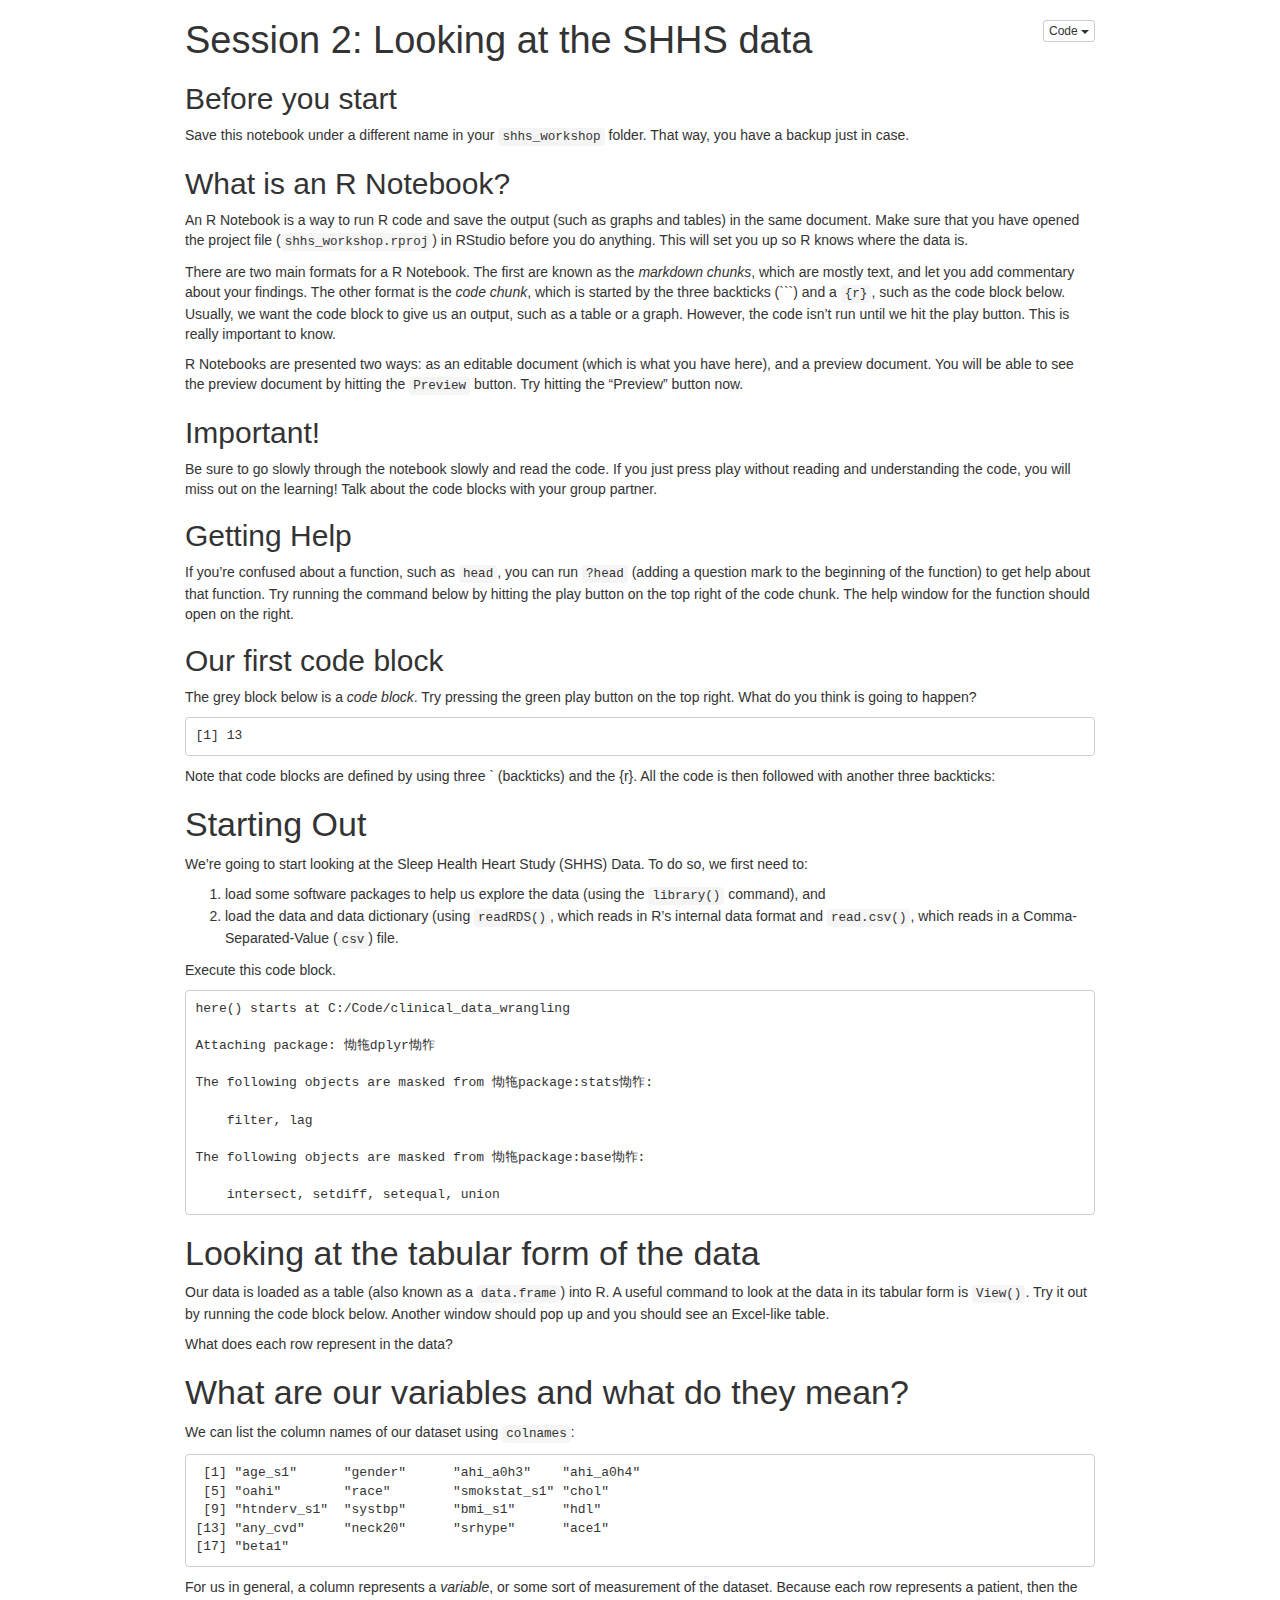
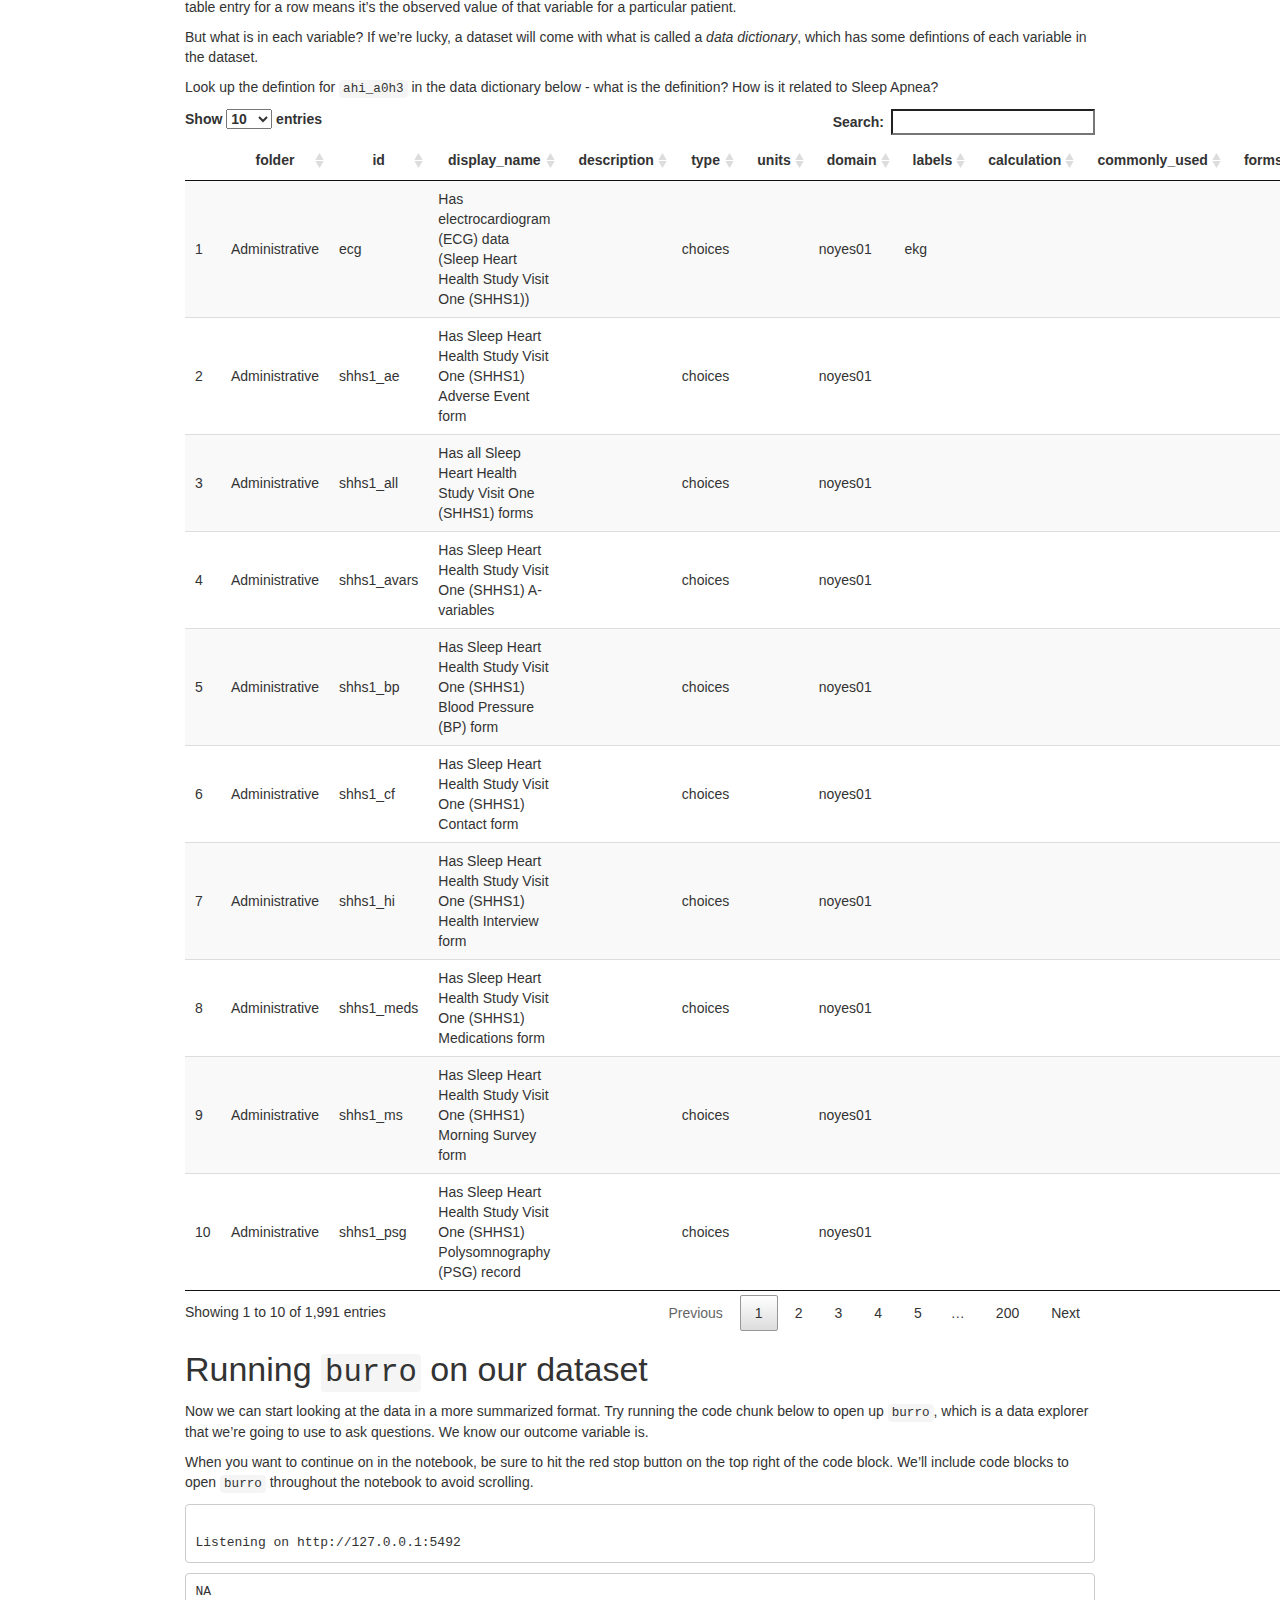
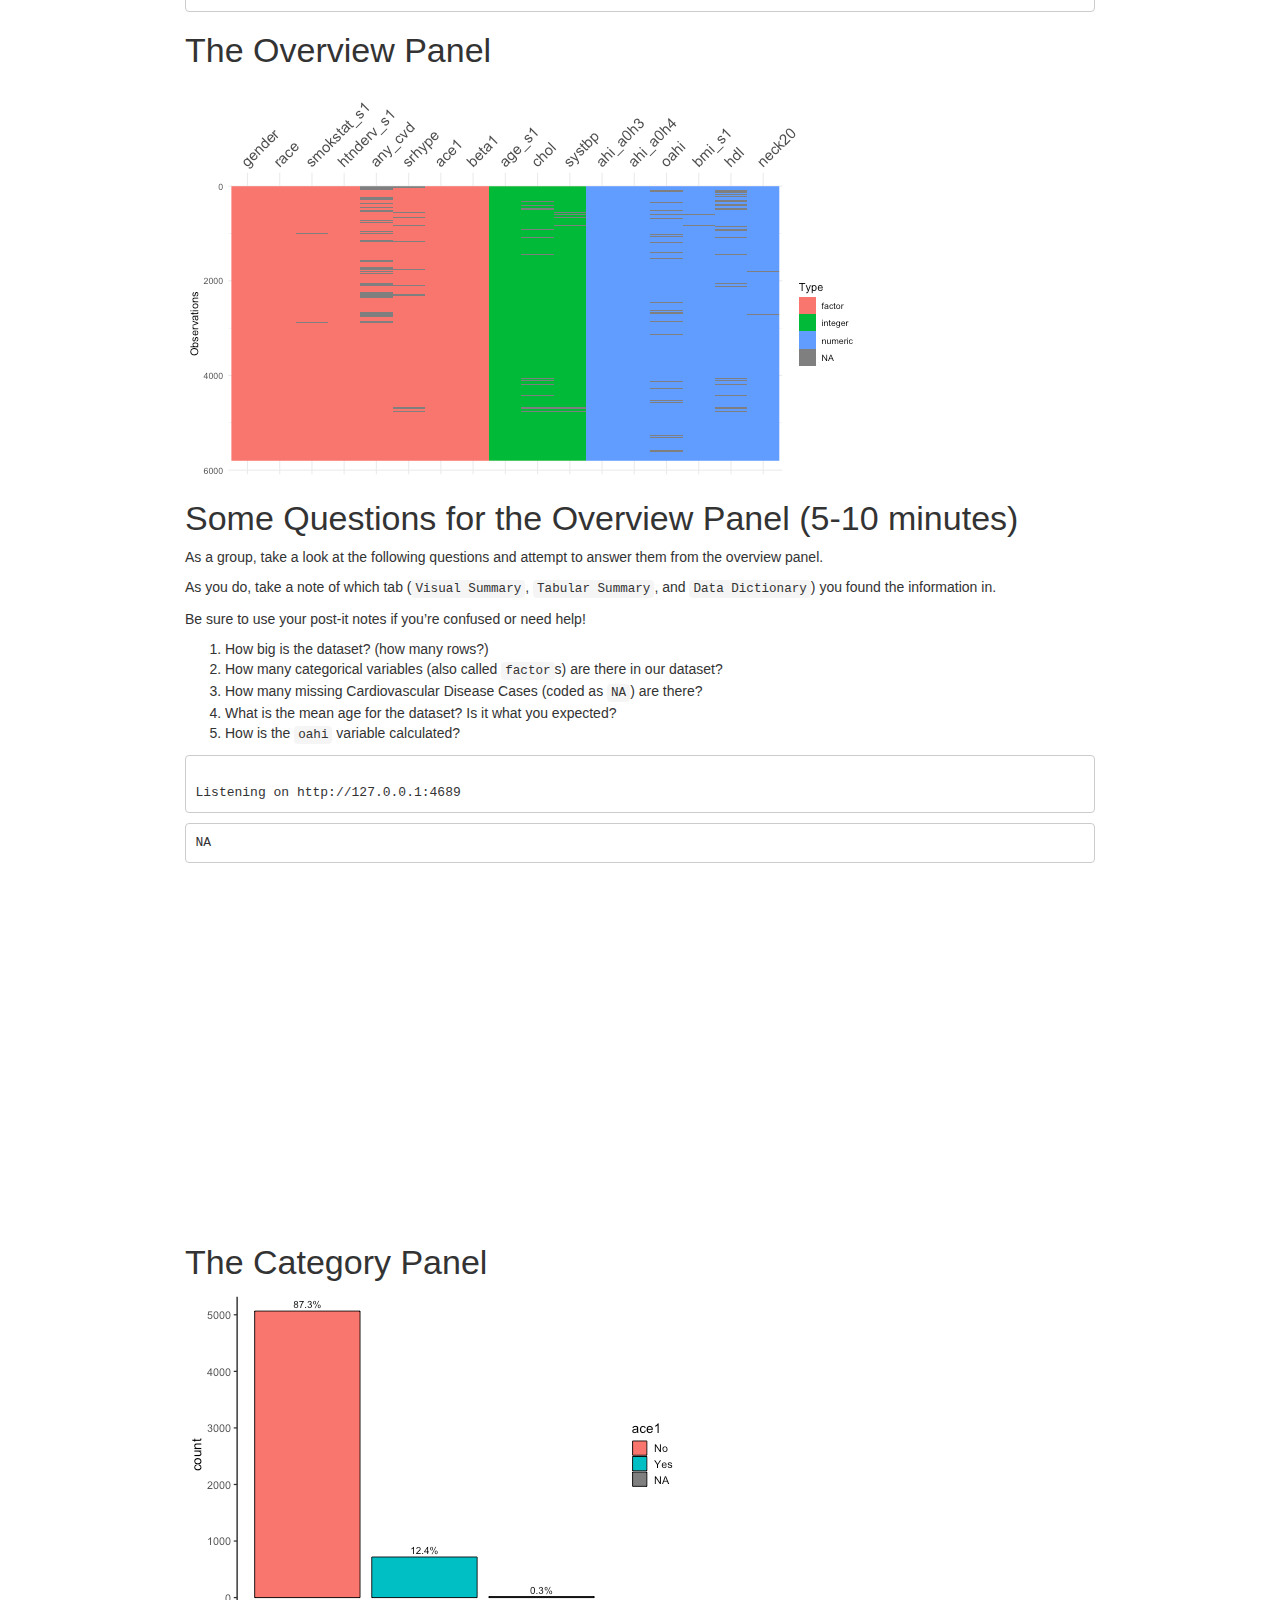
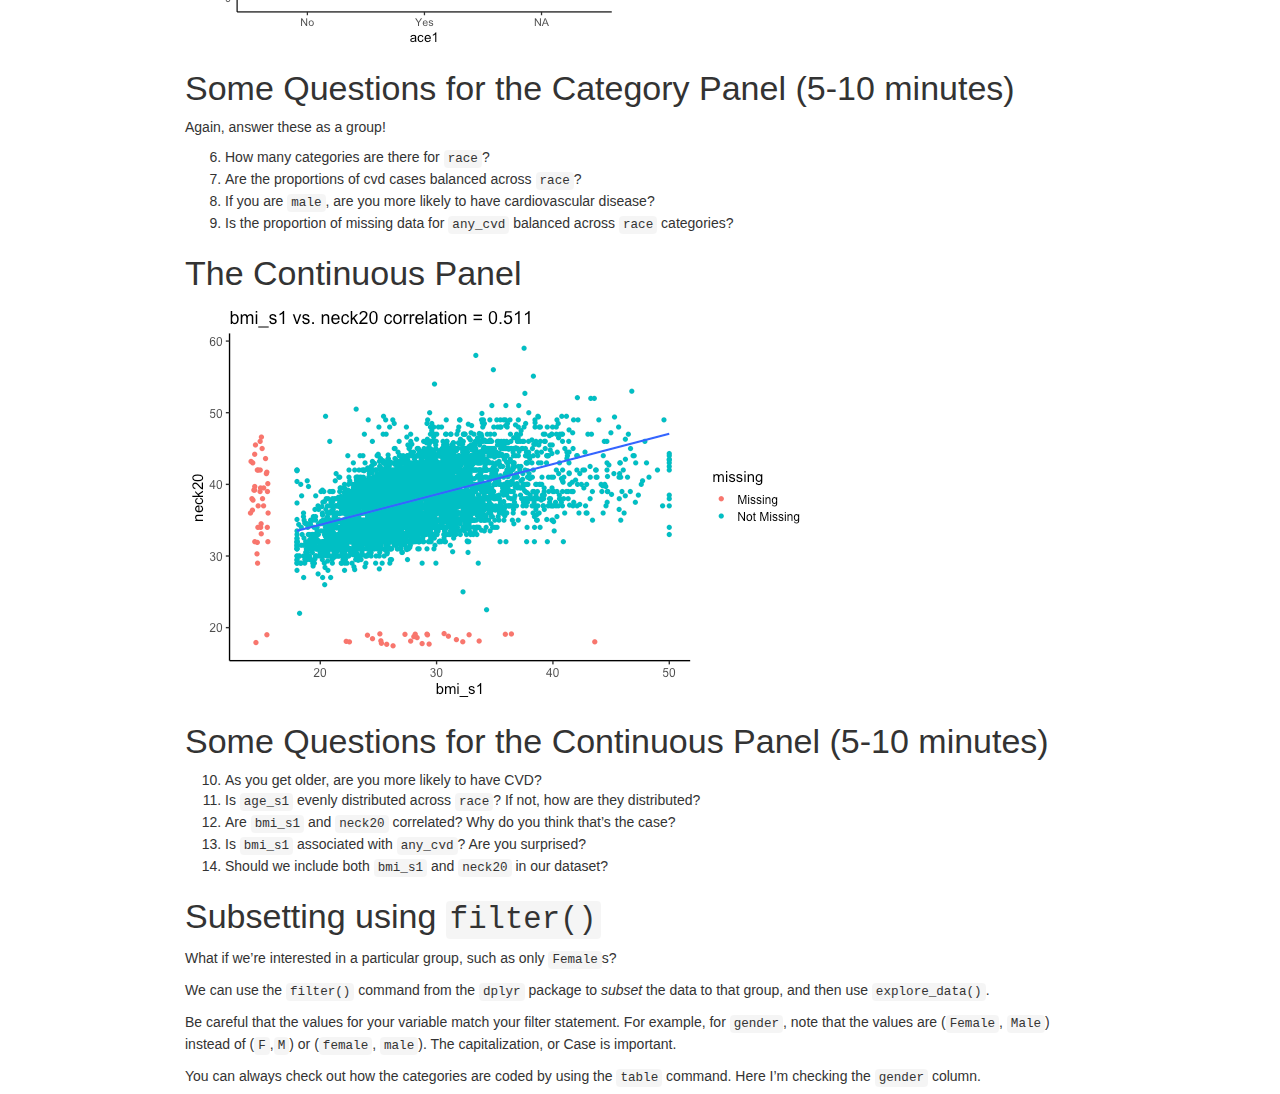
